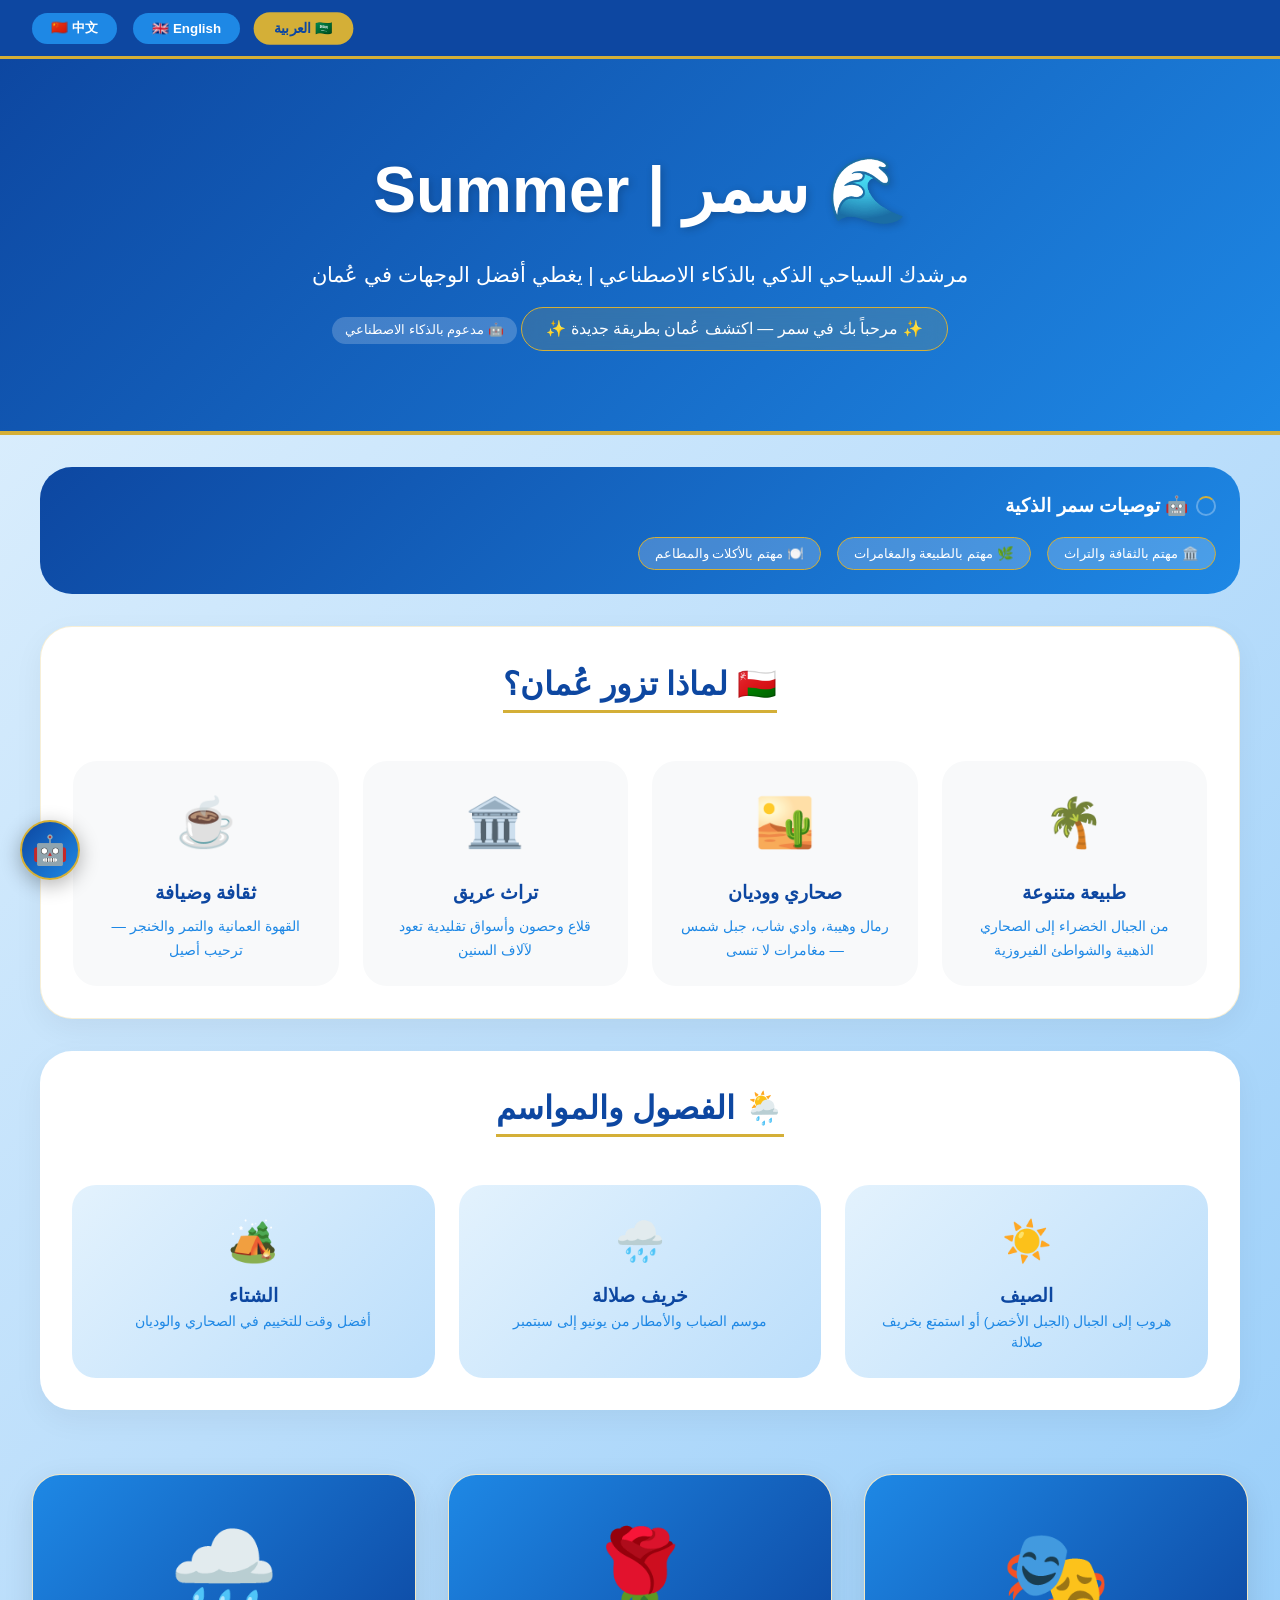
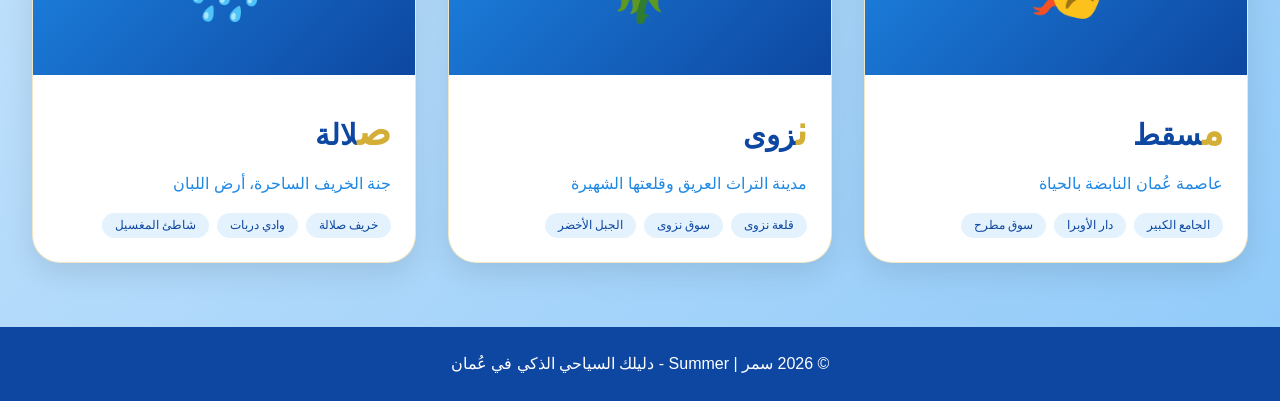
==== index.html @ 0d296ae3 "Update index.html" ====
<!DOCTYPE html>
<html lang="ar" dir="rtl">
<head>
    <meta charset="UTF-8">
    <meta name="viewport" content="width=device-width, initial-scale=1.0, viewport-fit=cover">
    <title>سمر | Summer - دليلك السياحي الذكي في عُمان</title>
    <style>
        * { margin: 0; padding: 0; box-sizing: border-box; }
        
        body {
            font-family: 'Segoe UI', Tahoma, Geneva, Verdana, sans-serif;
            background: linear-gradient(135deg, #E3F2FD 0%, #BBDEFB 50%, #90CAF9 100%);
            color: #0D47A1;
            line-height: 1.6;
            overflow-x: hidden;
        }
        
        body[dir="ltr"] { direction: ltr; text-align: left; }
        body[dir="rtl"] { direction: rtl; text-align: right; }

        /* ========== ANIMATIONS ========== */
        @keyframes fadeInUp {
            from { opacity: 0; transform: translateY(30px); }
            to { opacity: 1; transform: translateY(0); }
        }
        @keyframes fadeIn {
            from { opacity: 0; }
            to { opacity: 1; }
        }
        @keyframes gradientShift {
            0% { background-position: 0% 50%; }
            50% { background-position: 100% 50%; }
            100% { background-position: 0% 50%; }
        }
        @keyframes float {
            0%, 100% { transform: translateY(0); }
            50% { transform: translateY(-8px); }
        }
        @keyframes pulse {
            0%, 100% { opacity: 1; }
            50% { opacity: 0.6; }
        }
        @keyframes spin {
            from { transform: rotate(0deg); }
            to { transform: rotate(360deg); }
        }
        
        .fade-up { opacity: 0; transform: translateY(30px); transition: all 0.6s ease; }
        .fade-up.visible { opacity: 1; transform: translateY(0); }

        /* ========== LANGUAGE BAR ========== */
        .language-bar {
            background-color: #0D47A1;
            padding: 0.8rem 2rem;
            display: flex;
            justify-content: flex-end;
            gap: 1rem;
            flex-wrap: wrap;
            border-bottom: 3px solid #D4AF37;
            position: sticky;
            top: 0;
            z-index: 1000;
        }
        .lang-btn {
            background-color: #1E88E5;
            color: white;
            border: none;
            padding: 0.4rem 1.2rem;
            border-radius: 30px;
            cursor: pointer;
            font-weight: bold;
            transition: all 0.3s ease;
        }
        .lang-btn:hover, .lang-btn.active {
            background-color: #D4AF37;
            color: #0D47A1;
            transform: scale(1.05);
        }

        /* ========== HERO SECTION ========== */
        .hero {
            background: linear-gradient(135deg, #0D47A1, #1E88E5, #0D47A1);
            background-size: 200% 200%;
            animation: gradientShift 6s ease infinite;
            padding: 5rem 2rem;
            text-align: center;
            color: white;
            margin-bottom: 2rem;
            border-bottom: 4px solid #D4AF37;
        }
        .hero h1 {
            font-size: 4rem;
            margin-bottom: 1rem;
            animation: fadeIn 1s ease;
            text-shadow: 2px 2px 8px rgba(0,0,0,0.2);
        }
        .hero p {
            font-size: 1.3rem;
            max-width: 800px;
            margin: 0 auto;
        }
        .hero-welcome {
            background: rgba(212, 175, 55, 0.15);
            backdrop-filter: blur(10px);
            display: inline-block;
            padding: 0.5rem 1.5rem;
            border-radius: 50px;
            margin-top: 1rem;
            font-size: 1rem;
            border: 1px solid #D4AF37;
        }
        .ai-badge {
            display: inline-block;
            background: rgba(255,255,255,0.2);
            padding: 0.2rem 0.8rem;
            border-radius: 50px;
            font-size: 0.8rem;
            margin-top: 0.8rem;
            animation: pulse 2s infinite;
        }

        /* ========== AI RECOMMENDATIONS ========== */
        .ai-recommendations {
            background: linear-gradient(135deg, #0D47A1, #1E88E5);
            margin: 2rem auto;
            padding: 1.5rem;
            border-radius: 32px;
            max-width: 1200px;
            color: white;
        }
        .ai-recommendations h3 {
            display: flex;
            align-items: center;
            gap: 0.5rem;
            margin-bottom: 1rem;
        }
        .ai-spinner {
            display: inline-block;
            width: 20px;
            height: 20px;
            border: 2px solid rgba(255,255,255,0.3);
            border-top-color: #D4AF37;
            border-radius: 50%;
            animation: spin 0.8s linear infinite;
        }
        .rec-buttons {
            display: flex;
            gap: 1rem;
            flex-wrap: wrap;
        }
        .rec-btn {
            background: rgba(255,255,255,0.2);
            border: 1px solid #D4AF37;
            padding: 0.5rem 1rem;
            border-radius: 30px;
            cursor: pointer;
            transition: all 0.3s;
            color: white;
        }
        .rec-btn:hover {
            background: #D4AF37;
            color: #0D47A1;
        }
        .rec-result {
            margin-top: 1rem;
            padding: 1rem;
            background: rgba(255,255,255,0.1);
            border-radius: 20px;
            display: none;
        }
        .rec-result.show {
            display: block;
            animation: fadeInUp 0.5s ease;
        }

        /* ========== WHY OMAN SECTION ========== */
        .why-oman {
            background: white;
            margin: 2rem auto;
            padding: 2rem;
            border-radius: 32px;
            max-width: 1200px;
            box-shadow: 0 10px 30px rgba(0,0,0,0.05);
            border: 1px solid rgba(212, 175, 55, 0.2);
        }
        .why-oman h2 {
            text-align: center;
            font-size: 2rem;
            color: #0D47A1;
            margin-bottom: 1.5rem;
            border-bottom: 3px solid #D4AF37;
            display: inline-block;
        }
        .why-grid {
            display: grid;
            grid-template-columns: repeat(auto-fit, minmax(250px, 1fr));
            gap: 1.5rem;
            margin-top: 1.5rem;
        }
        .why-card {
            text-align: center;
            padding: 1.5rem;
            background: #F8F9FA;
            border-radius: 24px;
            transition: all 0.3s;
        }
        .why-card:hover { transform: translateY(-5px); box-shadow: 0 10px 25px rgba(0,0,0,0.1); }
        .why-icon { font-size: 3rem; display: block; margin-bottom: 1rem; }
        .why-card h3 { color: #0D47A1; margin-bottom: 0.5rem; }
        .why-card p { color: #1E88E5; font-size: 0.9rem; }

        /* ========== SEASONS SECTION ========== */
        .seasons {
            background: white;
            margin: 2rem auto;
            padding: 2rem;
            border-radius: 32px;
            max-width: 1200px;
            box-shadow: 0 10px 30px rgba(0,0,0,0.05);
        }
        .seasons h2 { text-align: center; font-size: 2rem; color: #0D47A1; margin-bottom: 1.5rem; border-bottom: 3px solid #D4AF37; display: inline-block; }
        .seasons-grid {
            display: grid;
            grid-template-columns: repeat(auto-fit, minmax(200px, 1fr));
            gap: 1.5rem;
            margin-top: 1.5rem;
        }
        .season-card {
            text-align: center;
            padding: 1.5rem;
            background: linear-gradient(135deg, #E3F2FD, #BBDEFB);
            border-radius: 24px;
            transition: all 0.3s;
        }
        .season-card:hover { transform: translateY(-5px); }
        .season-icon { font-size: 2.5rem; display: block; margin-bottom: 0.5rem; }
        .season-card h3 { color: #0D47A1; }
        .season-card p { color: #1E88E5; font-size: 0.85rem; }

        /* ========== CITIES GRID ========== */
        .cities-grid {
            display: grid;
            grid-template-columns: repeat(auto-fill, minmax(340px, 1fr));
            gap: 2rem;
            padding: 2rem;
            max-width: 1400px;
            margin: 0 auto;
        }
        .city-card {
            background: white;
            border-radius: 28px;
            overflow: hidden;
            cursor: pointer;
            transition: all 0.4s cubic-bezier(0.2, 0.9, 0.4, 1.1);
            box-shadow: 0 10px 30px rgba(0,0,0,0.1);
            border: 1px solid rgba(212, 175, 55, 0.3);
            opacity: 0;
            transform: translateY(30px);
            animation: fadeInUp 0.6s ease forwards;
        }
        .city-card:nth-child(1) { animation-delay: 0.1s; }
        .city-card:nth-child(2) { animation-delay: 0.2s; }
        .city-card:nth-child(3) { animation-delay: 0.3s; }
        .city-card:hover {
            transform: translateY(-12px) scale(1.02);
            box-shadow: 0 25px 45px rgba(0,0,0,0.2);
            border-color: #D4AF37;
        }
        .card-icon {
            height: 200px;
            background: linear-gradient(135deg, #1E88E5, #0D47A1);
            display: flex;
            align-items: center;
            justify-content: center;
            font-size: 5.5rem;
            transition: transform 0.3s ease;
        }
        .city-card:hover .card-icon { transform: scale(1.05); }
        .card-content { padding: 1.5rem; }
        .card-content h3 {
            color: #0D47A1;
            font-size: 1.8rem;
            margin-bottom: 0.5rem;
        }
        .card-content h3::first-letter { font-size: 2.5rem; color: #D4AF37; }
        .card-content p { color: #1E88E5; margin-bottom: 1rem; }
        .city-tags { display: flex; gap: 0.5rem; flex-wrap: wrap; }
        .tag {
            background: #E3F2FD;
            padding: 0.2rem 0.8rem;
            border-radius: 20px;
            font-size: 0.75rem;
            color: #0D47A1;
            transition: all 0.3s;
        }
        .tag:hover { background: #D4AF37; transform: translateY(-2px); }

        /* ========== CITY PAGE ========== */
        .city-page {
            max-width: 1200px;
            margin: 2rem auto;
            padding: 2rem;
            background: white;
            border-radius: 32px;
            display: none;
            box-shadow: 0 15px 40px rgba(0,0,0,0.1);
            border: 1px solid rgba(212, 175, 55, 0.3);
            animation: slideFade 0.5s ease;
        }
        .active-page { display: block; }
        .city-header { text-align: center; margin-bottom: 2rem; }
        .city-header h2 {
            font-size: 2.8rem;
            color: #0D47A1;
            border-bottom: 4px solid #D4AF37;
            display: inline-block;
            padding-bottom: 0.5rem;
        }

        .section {
            background: #F8F9FA;
            border-radius: 24px;
            padding: 1.8rem;
            margin-bottom: 1.8rem;
            border: 1px solid #E3F2FD;
            transition: all 0.3s;
        }
        .section:hover {
            transform: translateY(-3px);
            box-shadow: 0 8px 25px rgba(0,0,0,0.08);
            border-color: #D4AF37;
        }
        .section h3 {
            color: #0D47A1;
            font-size: 1.8rem;
            margin-bottom: 1rem;
            border-right: 5px solid #D4AF37;
            padding-right: 1rem;
        }
        body[dir="ltr"] .section h3 {
            border-right: none;
            border-left: 5px solid #D4AF37;
            padding-right: 0;
            padding-left: 1rem;
        }

        .items-grid {
            display: grid;
            grid-template-columns: repeat(auto-fill, minmax(320px, 1fr));
            gap: 1.5rem;
        }
        .item-card {
            background: white;
            padding: 1.2rem;
            border-radius: 20px;
            border: 1px solid #E3F2FD;
            transition: all 0.3s;
            cursor: pointer;
        }
        .item-card:hover {
            transform: translateY(-5px);
            border-color: #D4AF37;
            box-shadow: 0 8px 20px rgba(0,0,0,0.1);
        }
        .item-card h4 { color: #0D47A1; margin-bottom: 0.5rem; font-size: 1.1rem; }
        .item-card p { color: #1E88E5; font-size: 0.9rem; margin-bottom: 0.5rem; }

        .stars { color: #D4AF37; font-size: 1rem; margin: 0.5rem 0; }
        .map-link {
            display: inline-block;
            background: #1E88E5;
            color: white;
            padding: 0.3rem 0.8rem;
            border-radius: 20px;
            text-decoration: none;
            font-size: 0.8rem;
            margin-top: 0.5rem;
            transition: all 0.3s;
        }
        .map-link:hover { background: #0D47A1; transform: scale(1.05); }

        .special-section {
            background: linear-gradient(135deg, #E3F2FD, #BBDEFB);
            border: 2px solid #D4AF37;
        }
        .animated-icon {
            display: inline-block;
            animation: float 3s ease-in-out infinite;
            font-size: 1.5rem;
        }

        .back-btn {
            background: #D4AF37;
            color: #0D47A1;
            border: none;
            padding: 0.6rem 1.5rem;
            border-radius: 30px;
            cursor: pointer;
            font-weight: bold;
            margin: 10px auto;
            display: inline-block;
            font-size: 1rem;
            transition: all 0.3s ease;
        }
        .back-btn:hover { background: #0D47A1; color: #D4AF37; transform: scale(1.05); }

        .footer { background: #0D47A1; color: white; text-align: center; padding: 1.5rem; margin-top: 2rem; }

        .detail-page {
            max-width: 900px;
            margin: 2rem auto;
            padding: 2rem;
            background: white;
            border-radius: 32px;
            box-shadow: 0 15px 40px rgba(0,0,0,0.1);
            display: none;
            border: 1px solid rgba(212, 175, 55, 0.3);
        }
        .detail-page.active-detail { display: block; animation: fadeInUp 0.4s ease; }
        .detail-header { text-align: center; margin-bottom: 2rem; }
        .detail-header h2 { font-size: 2rem; color: #0D47A1; border-bottom: 4px solid #D4AF37; display: inline-block; }
        .detail-info { margin-bottom: 1.5rem; }
        .detail-info h3 { color: #0D47A1; margin-bottom: 0.5rem; }
        .detail-info p { color: #1E88E5; line-height: 1.8; }
        .detail-price { font-size: 1.5rem; color: #D4AF37; font-weight: bold; margin: 1rem 0; }
        .detail-location { background: #E3F2FD; padding: 1rem; border-radius: 15px; margin: 1rem 0; }

        /* AI Floating Button */
        .ai-floating {
            position: fixed;
            bottom: 20px;
            left: 20px;
            background: linear-gradient(135deg, #0D47A1, #1E88E5);
            width: 60px;
            height: 60px;
            border-radius: 50%;
            display: flex;
            align-items: center;
            justify-content: center;
            font-size: 1.8rem;
            cursor: pointer;
            box-shadow: 0 5px 20px rgba(0,0,0,0.3);
            transition: all 0.3s ease;
            z-index: 1000;
            border: 2px solid #D4AF37;
            animation: pulse 2s infinite;
        }
        .ai-floating:hover {
            transform: scale(1.1);
            background: #D4AF37;
            color: #0D47A1;
        }

        .ai-chat {
            position: fixed;
            bottom: 90px;
            left: 20px;
            width: 320px;
            background: white;
            border-radius: 20px;
            box-shadow: 0 10px 30px rgba(0,0,0,0.2);
            display: none;
            flex-direction: column;
            z-index: 1000;
            overflow: hidden;
            border: 1px solid #D4AF37;
        }
        .ai-chat-header {
            background: #0D47A1;
            color: white;
            padding: 0.8rem;
            font-weight: bold;
            text-align: center;
        }
        .ai-chat-body {
            padding: 1rem;
            height: 250px;
            overflow-y: auto;
            font-size: 0.9rem;
        }
        .ai-chat-message {
            background: #E3F2FD;
            padding: 0.5rem;
            border-radius: 15px;
            margin: 0.5rem 0;
        }
        .ai-chat-input {
            display: flex;
            border-top: 1px solid #E3F2FD;
        }
        .ai-chat-input input {
            flex: 1;
            padding: 0.8rem;
            border: none;
            outline: none;
        }
        .ai-chat-input button {
            background: #D4AF37;
            border: none;
            padding: 0.8rem 1rem;
            cursor: pointer;
        }

        @media (max-width: 768px) {
            .hero h1 { font-size: 2.2rem; }
            .hero p { font-size: 1rem; }
            .cities-grid { padding: 1rem; gap: 1rem; }
            .city-header h2 { font-size: 1.8rem; }
            .section h3 { font-size: 1.4rem; }
            .why-grid, .seasons-grid { grid-template-columns: 1fr; }
            .ai-chat { width: 280px; left: 10px; bottom: 80px; }
        }
    </style>
</head>
<body dir="rtl">

<div class="language-bar">
    <button class="lang-btn" onclick="setLanguage('ar')">🇸🇦 العربية</button>
    <button class="lang-btn" onclick="setLanguage('en')">🇬🇧 English</button>
    <button class="lang-btn" onclick="setLanguage('zh')">🇨🇳 中文</button>
</div>

<div id="mainPage">
    <div class="hero">
        <h1 id="heroTitle">🌊 سمر | Summer</h1>
        <p id="heroDesc">مرشدك السياحي الذكي بالذكاء الاصطناعي | يغطي أفضل الوجهات في عُمان</p>
        <div class="hero-welcome" id="welcomeMessage">✨ مرحباً بك في سمر — اكتشف عُمان بطريقة جديدة ✨</div>
        <div class="ai-badge">🤖 مدعوم بالذكاء الاصطناعي</div>
    </div>

    <!-- AI Recommendations Section -->
    <div class="ai-recommendations fade-up">
        <h3><span class="ai-spinner"></span> 🤖 توصيات سمر الذكية</h3>
        <div class="rec-buttons">
            <button class="rec-btn" onclick="showRecommendation('culture')">🏛️ مهتم بالثقافة والتراث</button>
            <button class="rec-btn" onclick="showRecommendation('nature')">🌿 مهتم بالطبيعة والمغامرات</button>
            <button class="rec-btn" onclick="showRecommendation('food')">🍽️ مهتم بالأكلات والمطاعم</button>
        </div>
        <div id="recResult" class="rec-result"></div>
    </div>

    <div class="why-oman fade-up">
        <div style="text-align: center;"><h2 id="whyTitle">🇴🇲 لماذا تزور عُمان؟</h2></div>
        <div class="why-grid">
            <div class="why-card"><div class="why-icon">🌴</div><h3 id="why1Title">طبيعة متنوعة</h3><p id="why1Desc">من الجبال الخضراء إلى الصحاري الذهبية والشواطئ الفيروزية</p></div>
            <div class="why-card"><div class="why-icon">🏜️</div><h3 id="why2Title">صحاري ووديان</h3><p id="why2Desc">رمال وهيبة، وادي شاب، جبل شمس — مغامرات لا تنسى</p></div>
            <div class="why-card"><div class="why-icon">🏛️</div><h3 id="why3Title">تراث عريق</h3><p id="why3Desc">قلاع وحصون وأسواق تقليدية تعود لآلاف السنين</p></div>
            <div class="why-card"><div class="why-icon">☕</div><h3 id="why4Title">ثقافة وضيافة</h3><p id="why4Desc">القهوة العمانية والتمر والخنجر — ترحيب أصيل</p></div>
        </div>
    </div>

    <div class="seasons fade-up">
        <div style="text-align: center;"><h2 id="seasonsTitle">🌦️ الفصول والمواسم</h2></div>
        <div class="seasons-grid">
            <div class="season-card"><div class="season-icon">☀️</div><h3 id="summerTitle">الصيف</h3><p id="summerDesc">هروب إلى الجبال (الجبل الأخضر) أو استمتع بخريف صلالة</p></div>
            <div class="season-card"><div class="season-icon">🌧️</div><h3 id="khareefTitle">خريف صلالة</h3><p id="khareefDesc">موسم الضباب والأمطار من يونيو إلى سبتمبر</p></div>
            <div class="season-card"><div class="season-icon">🏕️</div><h3 id="winterTitle">الشتاء</h3><p id="winterDesc">أفضل وقت للتخييم في الصحاري والوديان</p></div>
        </div>
    </div>

    <div class="cities-grid" id="citiesGrid"></div>
</div>

<div id="cityPagesContainer"></div>
<div id="detailPageContainer"></div>

<!-- AI Floating Button -->
<div class="ai-floating" onclick="toggleAIChat()">
    🤖
</div>

<div class="ai-chat" id="aiChat">
    <div class="ai-chat-header">🤖 سمر | المساعد الذكي</div>
    <div class="ai-chat-body" id="aiChatBody">
        <div class="ai-chat-message">👋 مرحباً! أنا سمر، مساعدك الذكي. اسألني عن أي مدينة، مطعم، أو فعالية في عمان!</div>
    </div>
    <div class="ai-chat-input">
        <input type="text" id="aiChatInput" placeholder="اسأل سمر...">
        <button onclick="sendAIMessage()">إرسال</button>
    </div>
</div>

<div class="footer"><p>© 2026 سمر | Summer - دليلك السياحي الذكي في عُمان</p></div>

<script>
    // ==================== COMPLETE TRANSLATIONS ====================
    const translations = {
        ar: {
            heroTitle: "🌊 سمر | Summer",
            heroDesc: "مرشدك السياحي الذكي بالذكاء الاصطناعي | يغطي أفضل الوجهات في عُمان",
            welcome: "✨ مرحباً بك في سمر — اكتشف عُمان بطريقة جديدة ✨",
            whyTitle: "🇴🇲 لماذا تزور عُمان؟",
            why1Title: "طبيعة متنوعة", why1Desc: "من الجبال الخضراء إلى الصحاري الذهبية والشواطئ الفيروزية",
            why2Title: "صحاري ووديان", why2Desc: "رمال وهيبة، وادي شاب، جبل شمس — مغامرات لا تنسى",
            why3Title: "تراث عريق", why3Desc: "قلاع وحصون وأسواق تقليدية تعود لآلاف السنين",
            why4Title: "ثقافة وضيافة", why4Desc: "القهوة العمانية والتمر والخنجر — ترحيب أصيل",
            seasonsTitle: "🌦️ الفصول والمواسم",
            summerTitle: "الصيف", summerDesc: "هروب إلى الجبال (الجبل الأخضر) أو استمتع بخريف صلالة",
            khareefTitle: "خريف صلالة", khareefDesc: "موسم الضباب والأمطار من يونيو إلى سبتمبر",
            winterTitle: "الشتاء", winterDesc: "أفضل وقت للتخييم في الصحاري والوديان",
            backToCity: "🏠 العودة للمدينة", backHome: "🏠 العودة للرئيسية",
            sections: { landmarks: "🏛️ المعالم والأنشطة", food: "🍽️ الأكلات الشعبية", customs: "🎭 العادات والتقاليد", hotels: "🏨 أفضل الفنادق", cafes: "☕ أفضل المقاهي", restaurants: "🍽️ أفضل المطاعم" },
            recMessages: {
                culture: "🎭 بناءً على اهتمامك بالثقافة والتراث، نوصي بزيارة: مسقط (الجامع الكبير، دار الأوبرا، سوق مطرح)، نزوى (قلعة نزوى، سوق نزوى)، بهلا (قلعة بهلا - اليونسكو)",
                nature: "🌿 بناءً على اهتمامك بالطبيعة والمغامرات، نوصي بزيارة: وادي شاب (السباحة والمشي)، الجبل الأخضر (موسم الورد)، رمال وهيبة (التخييم ومراقبة النجوم)، صلالة (خريف صلالة)",
                food: "🍽️ بناءً على اهتمامك بالأكلات، نوصي بتجربة: الشواء العماني، المجبوس، الحلوى العمانية في مسقط، والمندي في صلالة"
            }
        },
        en: {
            heroTitle: "🌊 Summer | Your AI Guide",
            heroDesc: "Your AI Smart Tourism Guide | Covers the best destinations in Oman",
            welcome: "✨ Welcome to Summer — Discover Oman like never before ✨",
            whyTitle: "🇴🇲 Why Visit Oman?",
            why1Title: "Diverse Nature", why1Desc: "From green mountains to golden deserts and turquoise beaches",
            why2Title: "Deserts & Wadis", why2Desc: "Wahiba Sands, Wadi Shab, Jebel Shams — unforgettable adventures",
            why3Title: "Rich Heritage", why3Desc: "Forts, castles, and traditional souqs dating back thousands of years",
            why4Title: "Culture & Hospitality", why4Desc: "Omani coffee, dates, and khanjar — authentic welcome",
            seasonsTitle: "🌦️ Seasons & Events",
            summerTitle: "Summer", summerDesc: "Escape to the mountains (Jebel Akhdar) or enjoy Salalah Khareef",
            khareefTitle: "Salalah Khareef", khareefDesc: "Monsoon season from June to September",
            winterTitle: "Winter", winterDesc: "Best time for camping in deserts and wadis",
            backToCity: "🏠 Back to City", backHome: "🏠 Back to Home",
            sections: { landmarks: "🏛️ Attractions & Activities", food: "🍽️ Traditional Food", customs: "🎭 Customs & Traditions", hotels: "🏨 Top Hotels", cafes: "☕ Top Cafes", restaurants: "🍽️ Best Restaurants" },
            recMessages: {
                culture: "🎭 Based on your interest in culture and heritage, we recommend visiting: Muscat (Grand Mosque, Opera House, Mutrah Souq), Nizwa (Nizwa Fort, Nizwa Souq), Bahla (Bahla Fort - UNESCO)",
                nature: "🌿 Based on your interest in nature and adventures, we recommend: Wadi Shab (swimming & hiking), Jebel Akhdar (Rose Season), Wahiba Sands (camping & stargazing), Salalah (Khareef season)",
                food: "🍽️ Based on your interest in food, we recommend trying: Omani Shuwa, Majboos, Omani Halwa in Muscat, and Mandi in Salalah"
            }
        },
        zh: {
            heroTitle: "🌊 Summer | 您的AI导游",
            heroDesc: "您的AI智能旅游指南 | 覆盖阿曼最佳目的地",
            welcome: "✨ 欢迎使用 Summer — 以前所未有的方式探索阿曼 ✨",
            whyTitle: "🇴🇲 为什么访问阿曼？",
            why1Title: "多样的自然", why1Desc: "从青山到金色沙漠和碧绿海滩",
            why2Title: "沙漠与干河", why2Desc: "瓦希巴沙地、沙布干河、沙姆斯山 — 难忘的冒险",
            why3Title: "丰富的遗产", why3Desc: "堡垒、城堡和传统市场，历史可追溯数千年",
            why4Title: "文化与热情好客", why4Desc: "阿曼咖啡、椰枣和弯刀 — 正宗的欢迎",
            seasonsTitle: "🌦️ 季节与活动",
            summerTitle: "夏季", summerDesc: "逃到山区或享受塞拉莱雨季",
            khareefTitle: "塞拉莱雨季", khareefDesc: "六月至九月的季风季节",
            winterTitle: "冬季", winterDesc: "沙漠和干河露营的最佳时间",
            backToCity: "🏠 返回城市", backHome: "🏠 返回首页",
            sections: { landmarks: "🏛️ 景点与活动", food: "🍽️ 传统美食", customs: "🎭 习俗与传统", hotels: "🏨 最佳酒店", cafes: "☕ 最佳咖啡馆", restaurants: "🍽️ 最佳餐厅" },
            recMessages: {
                culture: "🎭 基于您对文化和遗产的兴趣，我们建议参观：马斯喀特（大清真寺、歌剧院、马托拉集市），尼兹瓦（尼兹瓦堡、尼兹瓦集市），巴赫拉（巴赫拉堡 - 联合国教科文组织）",
                nature: "🌿 基于您对自然和冒险的兴趣，我们建议：沙布干河（游泳和徒步），绿色山脈（玫瑰季节），瓦希巴沙地（露营和观星），塞拉莱（季风季节）",
                food: "🍽️ 基于您对美食的兴趣，我们建议尝试：阿曼舒瓦烤肉、马吉布斯、阿曼哈尔瓦（马斯喀特），以及曼迪（塞拉莱）"
            }
        }
    };

    let currentLang = 'ar';
    let currentCityId = null;
    let currentDetailId = null;

    function renderStars(rating) {
        const fullStars = Math.floor(rating);
        let stars = '';
        for (let i = 0; i < fullStars; i++) stars += '★';
        for (let i = 0; i < 5 - fullStars; i++) stars += '☆';
        return `<div class="stars">${stars} (${rating})</div>`;
    }

    function showRecommendation(type) {
        const t = translations[currentLang];
        const resultDiv = document.getElementById('recResult');
        resultDiv.innerHTML = `<div class="ai-chat-message">🤖 ${t.recMessages[type]}</div>`;
        resultDiv.classList.add('show');
    }

    function toggleAIChat() {
        const chat = document.getElementById('aiChat');
        chat.style.display = chat.style.display === 'flex' ? 'none' : 'flex';
    }

    function sendAIMessage() {
        const input = document.getElementById('aiChatInput');
        const msg = input.value.trim();
        if (!msg) return;
        const chatBody = document.getElementById('aiChatBody');
        chatBody.innerHTML += `<div style="text-align: left; background: #D4AF37; padding: 0.5rem; border-radius: 15px; margin: 0.5rem 0; color: #0D47A1;">👤 ${msg}</div>`;
        
        // Simple AI response
        let response = "شكراً لسؤالك! أنا سمر، أساعدك في اكتشاف عمان. يمكنك زيارة المدن من الصفحة الرئيسية أو سؤالي عن مدينة معينة.";
        const lowerMsg = msg.toLowerCase();
        if (lowerMsg.includes('مسقط') || lowerMsg.includes('muscat')) {
            response = currentLang === 'ar' ? "مسقط: عاصمة عُمان. أبرز المعالم: الجامع الكبير، دار الأوبرا، سوق مطرح. مطاعم مميزة: P.F. Chang's، China Mood." :
                      (currentLang === 'en' ? "Muscat: Capital of Oman. Top attractions: Grand Mosque, Royal Opera House, Mutrah Souq." :
                      "马斯喀特：阿曼首都。主要景点：大清真寺、皇家歌剧院、马托拉集市。");
        } else if (lowerMsg.includes('نزوى') || lowerMsg.includes('nizwa')) {
            response = currentLang === 'ar' ? "نزوى: مدينة التراث. أبرز المعالم: قلعة نزوى، سوق نزوى، الجبل الأخضر (موسم الورد)." :
                      (currentLang === 'en' ? "Nizwa: Heritage city. Top attractions: Nizwa Fort, Nizwa Souq, Jebel Akhdar (Rose Season)." :
                      "尼兹瓦：遗产城市。主要景点：尼兹瓦堡、尼兹瓦集市、绿色山脈（玫瑰季节）。");
        } else if (lowerMsg.includes('صلالة') || lowerMsg.includes('salalah')) {
            response = currentLang === 'ar' ? "صلالة: جنة الخريف. أبرز المعالم: وادي دربات، شاطئ المغسيل، خريف صلالة (يونيو-سبتمبر)." :
                      (currentLang === 'en' ? "Salalah: Khareef paradise. Top attractions: Wadi Darbat, Mughsail Beach, Khareef season (June-September)." :
                      "塞拉莱：季风天堂。主要景点：达尔巴特干河、穆格赛尔海滩、季风季节（六月至九月）。");
        }
        
        chatBody.innerHTML += `<div class="ai-chat-message">🤖 ${response}</div>`;
        chatBody.scrollTop = chatBody.scrollHeight;
        input.value = '';
    }

    function renderHome() {
        const grid = document.getElementById('citiesGrid');
        const t = translations[currentLang];
        grid.innerHTML = `
            <div class="city-card" onclick="openCity('muscat')">
                <div class="card-icon">🎭</div>
                <div class="card-content">
                    <h3>${t.cities?.muscat?.name || "مسقط"}</h3>
                    <p>${t.cities?.muscat?.desc || "عاصمة عُمان النابضة بالحياة"}</p>
                    <div class="city-tags">${(t.cities?.muscat?.highlights || ["الجامع الكبير", "دار الأوبرا", "سوق مطرح"]).slice(0,3).map(h => `<span class="tag">${h}</span>`).join('')}</div>
                </div>
            </div>
            <div class="city-card" onclick="openCity('nizwa')">
                <div class="card-icon">🌹</div>
                <div class="card-content">
                    <h3>${t.cities?.nizwa?.name || "نزوى"}</h3>
                    <p>${t.cities?.nizwa?.desc || "مدينة التراث العريق وقلعتها الشهيرة"}</p>
                    <div class="city-tags">${(t.cities?.nizwa?.highlights || ["قلعة نزوى", "سوق نزوى", "الجبل الأخضر"]).slice(0,3).map(h => `<span class="tag">${h}</span>`).join('')}</div>
                </div>
            </div>
            <div class="city-card" onclick="openCity('salalah')">
                <div class="card-icon">🌧️</div>
                <div class="card-content">
                    <h3>${t.cities?.salalah?.name || "صلالة"}</h3>
                    <p>${t.cities?.salalah?.desc || "جنة الخريف الساحرة، أرض اللبان"}</p>
                    <div class="city-tags">${(t.cities?.salalah?.highlights || ["خريف صلالة", "وادي دربات", "شاطئ المغسيل"]).slice(0,3).map(h => `<span class="tag">${h}</span>`).join('')}</div>
                </div>
            </div>
        `;
        document.getElementById('mainPage').style.display = 'block';
        document.getElementById('cityPagesContainer').innerHTML = '';
        document.getElementById('detailPageContainer').innerHTML = '';
        
        const observer = new IntersectionObserver((entries) => {
            entries.forEach(entry => {
                if (entry.isIntersecting) {
                    entry.target.classList.add('visible');
                }
            });
        }, { threshold: 0.1 });
        document.querySelectorAll('.fade-up').forEach(el => observer.observe(el));
    }

    function openCity(cityKey) {
        currentCityId = cityKey;
        const t = translations[currentLang];
        
        const cityData = {
            name: t.cities?.[cityKey]?.name || (cityKey === 'muscat' ? "مسقط" : (cityKey === 'nizwa' ? "نزوى" : "صلالة")),
            desc: t.cities?.[cityKey]?.desc || ""
        };
        
        const specialData = {
            title: cityKey === 'muscat' ? (t.special?.muscat?.title || "🎭 مهرجان مسقط") : (cityKey === 'nizwa' ? (t.special?.nizwa?.title || "🌹 موسم الورد") : (t.special?.salalah?.title || "🌧️ خريف صلالة")),
            desc: cityKey === 'muscat' ? (t.special?.muscat?.desc || "مهرجان ثقافي سنوي في يناير وفبراير.") : (cityKey === 'nizwa' ? (t.special?.nizwa?.desc || "من مارس إلى مايو في الجبل الأخضر.") : (t.special?.salalah?.desc || "موسم الضباب والأمطار من يونيو إلى سبتمبر.")),
            details: cityKey === 'muscat' ? (t.special?.muscat?.details || ["ألعاب نارية", "عروض موسيقية", "أكشاك طعام", "فعاليات عائلية", "معارض حرف"]) :
                     (cityKey === 'nizwa' ? (t.special?.nizwa?.details || ["قطف الورد", "تقطير ماء الورد", "مهرجان ربيع الورد", "منتجات الورد", "عطور طبيعية"]) :
                     (t.special?.salalah?.details || ["ضباب وأمطار", "طبيعة خضراء", "مهرجانات", "شلالات", "أجواء باردة"]))
        };
        
        const restaurants = t.restaurants?.[cityKey] || [];
        
        const landmarksList = cityKey === 'muscat' ? 
            [{ name: "الجامع الكبير", desc: "تحفة معمارية إسلامية" }, { name: "دار الأوبرا السلطانية", desc: "صرح ثقافي عالمي" }, { name: "سوق مطرح", desc: "سوق تقليدي عريق" }, { name: "متحف عُمان", desc: "يروي تاريخ عُمان" }, { name: "كورنيش مطرح", desc: "إطلالة رائعة" }] :
            (cityKey === 'nizwa' ? 
            [{ name: "قلعة نزوى", desc: "قلعة تاريخية ببرج دائري" }, { name: "سوق نزوى", desc: "سوق تقليدي للخناجر" }, { name: "الجبل الأخضر", desc: "جبال خضراء ورد" }, { name: "فلج دارس", desc: "موقع تراث عالمي" }, { name: "حصن بيت الرديدة", desc: "حصن تاريخي" }] :
            [{ name: "وادي دربات", desc: "شلالات موسمية" }, { name: "شاطئ المغسيل", desc: "فوهات مائية" }, { name: "أرض اللبان", desc: "موقع تراث عالمي" }, { name: "سوق الحافة", desc: "سوق شعبي" }, { name: "جبل صمرحان", desc: "إطلالات رائعة" }]);
        
        const foodList = cityKey === 'muscat' ? ["الشواء العُماني", "المجبوس", "الخبيصة", "البلاليط", "الحلوى العُمانية"] :
                         (cityKey === 'nizwa' ? ["الحلوى العُمانية", "الشواء العُماني", "القبولي", "الهريس", "العرسية"] :
                         ["المندي", "السمك المشوي", "العسل العماني", "حلوى الحليب", "القهوة الظفارية"]);
        
        const customsList = cityKey === 'muscat' ? ["الخنجر العُماني", "القهوة العُمانية", "مهرجان مسقط", "اللباس التقليدي", "الرقصات الشعبية"] :
                             (cityKey === 'nizwa' ? ["سوق الماشية", "صناعة الحلوى", "الفلاج", "البيوت الطينية", "القهوة مع الحلوى"] :
                             ["خريف صلالة", "اللبان", "الرقصات الظفارية", "مهرجانات صيفية", "صناعة البخور"]);
        
        const hotelsList = cityKey === 'muscat' ? ["فندق جراند حياة مسقط", "فندق شانغريلا", "فندق كراون بلازا", "فندق شيراتون", "فندق انتركونتيننتال"] :
                           (cityKey === 'nizwa' ? ["منتجع الجبل الأخضر", "فندق نزوى أوتيل", "فندق عنتر نزوى", "منتجع بيت البارندي", "فندق الجبل الأخضر"] :
                           ["فندق الفانات", "منتجع صلالة روتانا", "فندق هوليدي إن", "منتجع كراون بلازا", "فندق صلالة بيتش"]);
        
        const cafesList = cityKey === 'muscat' ? ["مقهى عُمان للقهوة", "ستاربكس - القرم", "مقهى بون", "مقهى الكتب", "مقهى زين"] :
                          (cityKey === 'nizwa' ? ["مقهى القلعة", "مقهى السوق التقليدي", "مقهى الواحة", "مقهى البيت العماني", "مقهى الجبل"] :
                          ["مقهى الضباب", "مقهى اللبان", "مقهى الخريف", "مقهى الوادي", "مقهى الشاطئ"]);
        
        const container = document.getElementById('cityPagesContainer');
        container.innerHTML = `
            <div class="city-page active-page">
                <button class="back-btn" onclick="backHome()">🔙 ${t.backHome}</button>
                <div class="city-header"><h2>${cityData.name}</h2></div>
                
                <div class="section special-section"><h3>✨ ${specialData.title} <span class="animated-icon">${cityKey === 'muscat' ? '🎭' : (cityKey === 'nizwa' ? '🌹' : '🌧️')}</span></h3><p>${specialData.desc}</p>
                    <div class="items-grid">${specialData.details.map(d => `<div class="item-card"><h4>${d}</h4></div>`).join('')}</div>
                </div>
                
                <div class="section"><h3>${t.sections.landmarks}</h3><div class="items-grid">${landmarksList.map(l => `<div class="item-card"><h4>${l.name}</h4><p>${l.desc}</p>${renderStars(4.8)}</div>`).join('')}</div></div>
                
                <div class="section"><h3>${t.sections.food}</h3><div class="items-grid">${foodList.map(f => `<div class="item-card"><h4>${f}</h4><p>${currentLang === 'ar' ? 'أكلة عمانية شهيرة' : (currentLang === 'en' ? 'Famous Omani dish' : '著名的阿曼菜')}</p>${renderStars(4.7)}</div>`).join('')}</div></div>
                
                <div class="section"><h3>${t.sections.restaurants}</h3><div class="items-grid">${restaurants.map(r => `<div class="item-card"><h4>🍽️ ${r.name}</h4><p>${r.cuisine} | ${currentLang === 'ar' ? 'السعر' : (currentLang === 'en' ? 'Price' : '价格')}: ${r.price} | 📍 ${r.location}</p>${renderStars(r.rating)}</div>`).join('')}</div></div>
                
                <div class="section"><h3>${t.sections.customs}</h3><div class="items-grid">${customsList.map(c => `<div class="item-card"><h4>${c}</h4><p>${currentLang === 'ar' ? 'تراث عماني أصيل' : (currentLang === 'en' ? 'Authentic Omani heritage' : '正宗的阿曼遗产')}</p></div>`).join('')}</div></div>
                
                <div class="section"><h3>${t.sections.hotels}</h3><div class="items-grid">${hotelsList.map(h => `<div class="item-card"><h4>🏨 ${h}</h4><p>${currentLang === 'ar' ? 'فندق فاخر' : (currentLang === 'en' ? 'Luxury hotel' : '豪华酒店')}</p>${renderStars(4.8)}</div>`).join('')}</div></div>
                
                <div class="section"><h3>${t.sections.cafes}</h3><div class="items-grid">${cafesList.map(c => `<div class="item-card"><h4>☕ ${c}</h4><p>${currentLang === 'ar' ? 'مقهى مميز' : (currentLang === 'en' ? 'Specialty cafe' : '特色咖啡馆')}</p>${renderStars(4.6)}</div>`).join('')}</div></div>
            </div>
        `;
        document.getElementById('mainPage').style.display = 'none';
        document.getElementById('detailPageContainer').innerHTML = '';
        container.style.display = 'block';
    }

    function backHome() { 
        currentCityId = null;
        renderHome(); 
    }

    function setLanguage(lang) {
        currentLang = lang;
        document.body.dir = (lang === 'ar') ? 'rtl' : 'ltr';
        const t = translations[lang];
        
        document.getElementById('heroTitle').innerHTML = t.heroTitle;
        document.getElementById('heroDesc').innerHTML = t.heroDesc;
        document.getElementById('welcomeMessage').innerHTML = t.welcome;
        document.getElementById('whyTitle').innerHTML = t.whyTitle;
        document.getElementById('why1Title').innerHTML = t.why1Title;
        document.getElementById('why1Desc').innerHTML = t.why1Desc;
        document.getElementById('why2Title').innerHTML = t.why2Title;
        document.getElementById('why2Desc').innerHTML = t.why2Desc;
        document.getElementById('why3Title').innerHTML = t.why3Title;
        document.getElementById('why3Desc').innerHTML = t.why3Desc;
        document.getElementById('why4Title').innerHTML = t.why4Title;
        document.getElementById('why4Desc').innerHTML = t.why4Desc;
        document.getElementById('seasonsTitle').innerHTML = t.seasonsTitle;
        document.getElementById('summerTitle').innerHTML = t.summerTitle;
        document.getElementById('summerDesc').innerHTML = t.summerDesc;
        document.getElementById('khareefTitle').innerHTML = t.khareefTitle;
        document.getElementById('khareefDesc').innerHTML = t.khareefDesc;
        document.getElementById('winterTitle').innerHTML = t.winterTitle;
        document.getElementById('winterDesc').innerHTML = t.winterDesc;
        
        document.querySelectorAll('.lang-btn').forEach(btn => btn.classList.remove('active'));
        if (lang === 'ar') document.querySelector('.lang-btn:first-child').classList.add('active');
        else if (lang === 'en') document.querySelector('.lang-btn:nth-child(2)').classList.add('active');
        else if (lang === 'zh') document.querySelector('.lang-btn:last-child').classList.add('active');
        
        if (currentCityId) { 
            openCity(currentCityId); 
        } else { 
            renderHome(); 
        }
    }

    // City data fallback
    if (!translations.ar.cities) {
        translations.ar.cities = {
            muscat: { name: "مسقط", desc: "عاصمة عُمان النابضة بالحياة", highlights: ["الجامع الكبير", "دار الأوبرا", "سوق مطرح"] },
            nizwa: { name: "نزوى", desc: "مدينة التراث العريق وقلعتها الشهيرة", highlights: ["قلعة نزوى", "سوق نزوى", "الجبل الأخضر"] },
            salalah: { name: "صلالة", desc: "جنة الخريف الساحرة، أرض اللبان", highlights: ["خريف صلالة", "وادي دربات", "شاطئ المغسيل"] }
        };
        translations.ar.special = {
            muscat: { title: "🎭 مهرجان مسقط", desc: "مهرجان ثقافي سنوي في يناير وفبراير.", details: ["ألعاب نارية", "عروض موسيقية", "أكشاك طعام", "فعاليات عائلية", "معارض حرف"] },
            nizwa: { title: "🌹 موسم الورد", desc: "من مارس إلى مايو في الجبل الأخضر.", details: ["قطف الورد", "تقطير ماء الورد", "مهرجان ربيع الورد", "منتجات الورد", "عطور طبيعية"] },
            salalah: { title: "🌧️ خريف صلالة", desc: "موسم الضباب والأمطار من يونيو إلى سبتمبر.", details: ["ضباب وأمطار", "طبيعة خضراء", "مهرجانات", "شلالات", "أجواء باردة"] }
        };
        translations.ar.restaurants = {
            muscat: [{ name: "P.F. Chang's", location: "Avenues Mall، مسقط", rating: 4.5, cuisine: "صيني", price: "متوسط" }],
            nizwa: [{ name: "Great Wall Hot Pot", location: "نزوى", rating: 4.9, cuisine: "صيني", price: "متوسط" }],
            salalah: [{ name: "China Palace", location: "صلالة", rating: 4.2, cuisine: "صيني", price: "متوسط" }]
        };
    }
    if (!translations.en.cities) {
        translations.en.cities = {
            muscat: { name: "Muscat", desc: "The vibrant capital of Oman", highlights: ["Grand Mosque", "Royal Opera House", "Mutrah Souq"] },
            nizwa: { name: "Nizwa", desc: "City of rich heritage", highlights: ["Nizwa Fort", "Nizwa Souq", "Jebel Akhdar"] },
            salalah: { name: "Salalah", desc: "Magical Khareef paradise", highlights: ["Khareef Season", "Wadi Darbat", "Mughsail Beach"] }
        };
        translations.en.special = {
            muscat: { title: "🎭 Muscat Festival", desc: "Annual cultural festival in Jan-Feb.", details: ["Fireworks", "Music shows", "Food stalls", "Family activities", "Handicrafts"] },
            nizwa: { title: "🌹 Rose Season", desc: "March to May in Jebel Akhdar.", details: ["Rose picking", "Rose water", "Spring Rose Festival", "Rose products", "Natural perfumes"] },
            salalah: { title: "🌧️ Khareef Salalah", desc: "Monsoon season from June to September.", details: ["Fog and rain", "Green nature", "Festivals", "Waterfalls", "Cool weather"] }
        };
        translations.en.restaurants = {
            muscat: [{ name: "P.F. Chang's", location: "Avenues Mall, Muscat", rating: 4.5, cuisine: "Chinese", price: "Medium" }],
            nizwa: [{ name: "Great Wall Hot Pot", location: "Nizwa", rating: 4.9, cuisine: "Chinese", price: "Medium" }],
            salalah: [{ name: "China Palace", location: "Salalah", rating: 4.2, cuisine: "Chinese", price: "Medium" }]
        };
    }
    if (!translations.zh.cities) {
        translations.zh.cities = {
            muscat: { name: "马斯喀特", desc: "充满活力的阿曼首都", highlights: ["大清真寺", "皇家歌剧院", "马托拉集市"] },
            nizwa: { name: "尼兹瓦", desc: "拥有丰富遗产的城市", highlights: ["尼兹瓦堡", "尼兹瓦集市", "绿色山脈"] },
            salalah: { name: "塞拉莱", desc: "神奇的季风天堂", highlights: ["季风季节", "达尔巴特干河", "穆格赛尔海滩"] }
        };
        translations.zh.special = {
            muscat: { title: "🎭 马斯喀特节", desc: "一月至二月的年度文化节。", details: ["烟花", "音乐表演", "美食摊位", "家庭活动", "手工艺品"] },
            nizwa: { title: "🌹 玫瑰季节", desc: "三月至五月。", details: ["采摘玫瑰", "玫瑰水蒸馏", "春季玫瑰节", "玫瑰产品", "天然香水"] },
            salalah: { title: "🌧️ 塞拉莱雨季", desc: "六月至九月的季风季节。", details: ["雾和雨", "绿色自然", "节日", "瀑布", "凉爽天气"] }
        };
        translations.zh.restaurants = {
            muscat: [{ name: "P.F. Chang's", location: "马斯喀特Avenues Mall", rating: 4.5, cuisine: "中餐", price: "中等" }],
            nizwa: [{ name: "Great Wall Hot Pot", location: "尼兹瓦", rating: 4.9, cuisine: "中餐", price: "中等" }],
            salalah: [{ name: "China Palace", location: "塞拉莱", rating: 4.2, cuisine: "中餐", price: "中等" }]
        };
    }

    renderHome();
    document.querySelector('.lang-btn:first-child').classList.add('active');
</script>
</body>
</html>
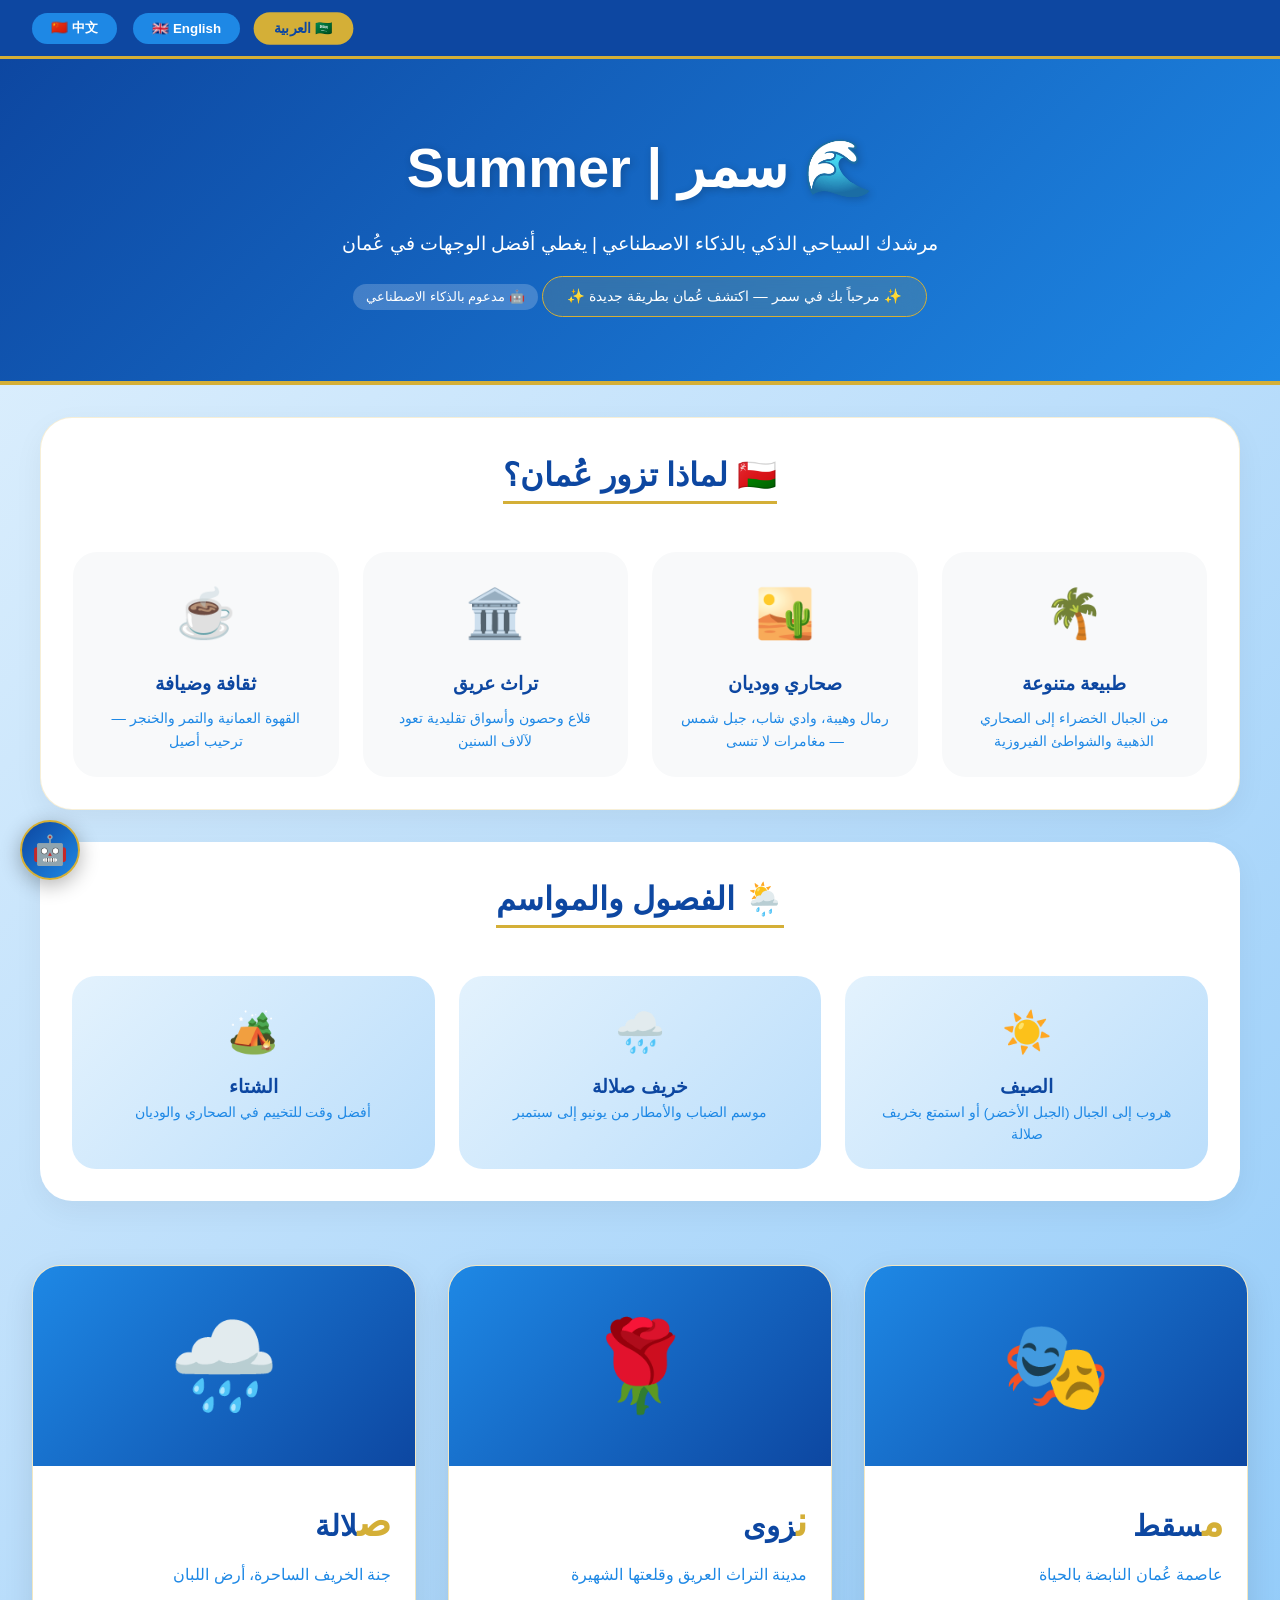
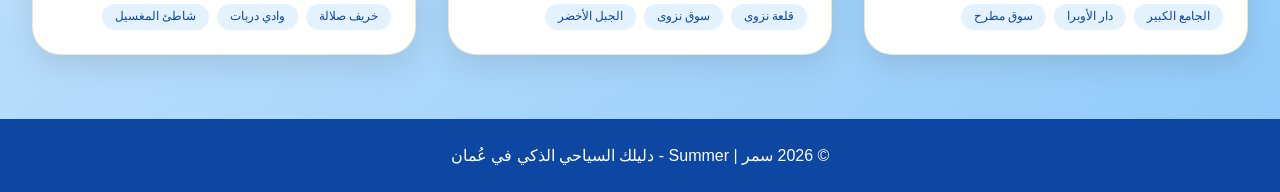
==== commit cb948041: "Update index.html" ====
--- a/index.html
+++ b/index.html
@@ -18,7 +18,6 @@
         body[dir="ltr"] { direction: ltr; text-align: left; }
         body[dir="rtl"] { direction: rtl; text-align: right; }
 
-        /* ========== ANIMATIONS ========== */
         @keyframes fadeInUp {
             from { opacity: 0; transform: translateY(30px); }
             to { opacity: 1; transform: translateY(0); }
@@ -32,23 +31,14 @@
             50% { background-position: 100% 50%; }
             100% { background-position: 0% 50%; }
         }
-        @keyframes float {
-            0%, 100% { transform: translateY(0); }
-            50% { transform: translateY(-8px); }
-        }
         @keyframes pulse {
             0%, 100% { opacity: 1; }
             50% { opacity: 0.6; }
         }
-        @keyframes spin {
-            from { transform: rotate(0deg); }
-            to { transform: rotate(360deg); }
-        }
         
         .fade-up { opacity: 0; transform: translateY(30px); transition: all 0.6s ease; }
         .fade-up.visible { opacity: 1; transform: translateY(0); }
 
-        /* ========== LANGUAGE BAR ========== */
         .language-bar {
             background-color: #0D47A1;
             padding: 0.8rem 2rem;
@@ -77,25 +67,24 @@
             transform: scale(1.05);
         }
 
-        /* ========== HERO SECTION ========== */
         .hero {
             background: linear-gradient(135deg, #0D47A1, #1E88E5, #0D47A1);
             background-size: 200% 200%;
             animation: gradientShift 6s ease infinite;
-            padding: 5rem 2rem;
+            padding: 4rem 2rem;
             text-align: center;
             color: white;
             margin-bottom: 2rem;
             border-bottom: 4px solid #D4AF37;
         }
         .hero h1 {
-            font-size: 4rem;
+            font-size: 3.5rem;
             margin-bottom: 1rem;
             animation: fadeIn 1s ease;
             text-shadow: 2px 2px 8px rgba(0,0,0,0.2);
         }
         .hero p {
-            font-size: 1.3rem;
+            font-size: 1.2rem;
             max-width: 800px;
             margin: 0 auto;
         }
@@ -106,7 +95,7 @@
             padding: 0.5rem 1.5rem;
             border-radius: 50px;
             margin-top: 1rem;
-            font-size: 1rem;
+            font-size: 0.9rem;
             border: 1px solid #D4AF37;
         }
         .ai-badge {
@@ -119,61 +108,6 @@
             animation: pulse 2s infinite;
         }
 
-        /* ========== AI RECOMMENDATIONS ========== */
-        .ai-recommendations {
-            background: linear-gradient(135deg, #0D47A1, #1E88E5);
-            margin: 2rem auto;
-            padding: 1.5rem;
-            border-radius: 32px;
-            max-width: 1200px;
-            color: white;
-        }
-        .ai-recommendations h3 {
-            display: flex;
-            align-items: center;
-            gap: 0.5rem;
-            margin-bottom: 1rem;
-        }
-        .ai-spinner {
-            display: inline-block;
-            width: 20px;
-            height: 20px;
-            border: 2px solid rgba(255,255,255,0.3);
-            border-top-color: #D4AF37;
-            border-radius: 50%;
-            animation: spin 0.8s linear infinite;
-        }
-        .rec-buttons {
-            display: flex;
-            gap: 1rem;
-            flex-wrap: wrap;
-        }
-        .rec-btn {
-            background: rgba(255,255,255,0.2);
-            border: 1px solid #D4AF37;
-            padding: 0.5rem 1rem;
-            border-radius: 30px;
-            cursor: pointer;
-            transition: all 0.3s;
-            color: white;
-        }
-        .rec-btn:hover {
-            background: #D4AF37;
-            color: #0D47A1;
-        }
-        .rec-result {
-            margin-top: 1rem;
-            padding: 1rem;
-            background: rgba(255,255,255,0.1);
-            border-radius: 20px;
-            display: none;
-        }
-        .rec-result.show {
-            display: block;
-            animation: fadeInUp 0.5s ease;
-        }
-
-        /* ========== WHY OMAN SECTION ========== */
         .why-oman {
             background: white;
             margin: 2rem auto;
@@ -209,7 +143,6 @@
         .why-card h3 { color: #0D47A1; margin-bottom: 0.5rem; }
         .why-card p { color: #1E88E5; font-size: 0.9rem; }
 
-        /* ========== SEASONS SECTION ========== */
         .seasons {
             background: white;
             margin: 2rem auto;
@@ -237,7 +170,6 @@
         .season-card h3 { color: #0D47A1; }
         .season-card p { color: #1E88E5; font-size: 0.85rem; }
 
-        /* ========== CITIES GRID ========== */
         .cities-grid {
             display: grid;
             grid-template-columns: repeat(auto-fill, minmax(340px, 1fr));
@@ -295,7 +227,6 @@
         }
         .tag:hover { background: #D4AF37; transform: translateY(-2px); }
 
-        /* ========== CITY PAGE ========== */
         .city-page {
             max-width: 1200px;
             margin: 2rem auto;
@@ -305,7 +236,7 @@
             display: none;
             box-shadow: 0 15px 40px rgba(0,0,0,0.1);
             border: 1px solid rgba(212, 175, 55, 0.3);
-            animation: slideFade 0.5s ease;
+            animation: fadeInUp 0.5s ease;
         }
         .active-page { display: block; }
         .city-header { text-align: center; margin-bottom: 2rem; }
@@ -388,6 +319,10 @@
             animation: float 3s ease-in-out infinite;
             font-size: 1.5rem;
         }
+        @keyframes float {
+            0%, 100% { transform: translateY(0); }
+            50% { transform: translateY(-8px); }
+        }
 
         .back-btn {
             background: #D4AF37;
@@ -425,7 +360,7 @@
         .detail-price { font-size: 1.5rem; color: #D4AF37; font-weight: bold; margin: 1rem 0; }
         .detail-location { background: #E3F2FD; padding: 1rem; border-radius: 15px; margin: 1rem 0; }
 
-        /* AI Floating Button */
+        /* AI Floating Button & Chat */
         .ai-floating {
             position: fixed;
             bottom: 20px;
@@ -455,7 +390,7 @@
             position: fixed;
             bottom: 90px;
             left: 20px;
-            width: 320px;
+            width: 350px;
             background: white;
             border-radius: 20px;
             box-shadow: 0 10px 30px rgba(0,0,0,0.2);
@@ -474,7 +409,7 @@
         }
         .ai-chat-body {
             padding: 1rem;
-            height: 250px;
+            height: 350px;
             overflow-y: auto;
             font-size: 0.9rem;
         }
@@ -483,6 +418,34 @@
             padding: 0.5rem;
             border-radius: 15px;
             margin: 0.5rem 0;
+        }
+        .user-message {
+            background: #D4AF37;
+            color: #0D47A1;
+            padding: 0.5rem;
+            border-radius: 15px;
+            margin: 0.5rem 0;
+            text-align: left;
+        }
+        .suggestions-grid {
+            display: flex;
+            flex-wrap: wrap;
+            gap: 0.5rem;
+            margin-top: 0.5rem;
+        }
+        .suggestion-btn {
+            background: #1E88E5;
+            color: white;
+            border: none;
+            padding: 0.3rem 0.8rem;
+            border-radius: 20px;
+            font-size: 0.7rem;
+            cursor: pointer;
+            transition: all 0.3s;
+        }
+        .suggestion-btn:hover {
+            background: #D4AF37;
+            color: #0D47A1;
         }
         .ai-chat-input {
             display: flex;
@@ -508,7 +471,7 @@
             .city-header h2 { font-size: 1.8rem; }
             .section h3 { font-size: 1.4rem; }
             .why-grid, .seasons-grid { grid-template-columns: 1fr; }
-            .ai-chat { width: 280px; left: 10px; bottom: 80px; }
+            .ai-chat { width: 300px; left: 10px; bottom: 80px; }
         }
     </style>
 </head>
@@ -526,17 +489,6 @@
         <p id="heroDesc">مرشدك السياحي الذكي بالذكاء الاصطناعي | يغطي أفضل الوجهات في عُمان</p>
         <div class="hero-welcome" id="welcomeMessage">✨ مرحباً بك في سمر — اكتشف عُمان بطريقة جديدة ✨</div>
         <div class="ai-badge">🤖 مدعوم بالذكاء الاصطناعي</div>
-    </div>
-
-    <!-- AI Recommendations Section -->
-    <div class="ai-recommendations fade-up">
-        <h3><span class="ai-spinner"></span> 🤖 توصيات سمر الذكية</h3>
-        <div class="rec-buttons">
-            <button class="rec-btn" onclick="showRecommendation('culture')">🏛️ مهتم بالثقافة والتراث</button>
-            <button class="rec-btn" onclick="showRecommendation('nature')">🌿 مهتم بالطبيعة والمغامرات</button>
-            <button class="rec-btn" onclick="showRecommendation('food')">🍽️ مهتم بالأكلات والمطاعم</button>
-        </div>
-        <div id="recResult" class="rec-result"></div>
     </div>
 
     <div class="why-oman fade-up">
@@ -572,7 +524,8 @@
 <div class="ai-chat" id="aiChat">
     <div class="ai-chat-header">🤖 سمر | المساعد الذكي</div>
     <div class="ai-chat-body" id="aiChatBody">
-        <div class="ai-chat-message">👋 مرحباً! أنا سمر، مساعدك الذكي. اسألني عن أي مدينة، مطعم، أو فعالية في عمان!</div>
+        <div class="ai-chat-message">👋 مرحباً! أنا سمر، مساعدك الذكي. اسألني عن أي شيء في عمان!</div>
+        <div class="suggestions-grid" id="suggestionsGrid"></div>
     </div>
     <div class="ai-chat-input">
         <input type="text" id="aiChatInput" placeholder="اسأل سمر...">
@@ -599,12 +552,7 @@
             khareefTitle: "خريف صلالة", khareefDesc: "موسم الضباب والأمطار من يونيو إلى سبتمبر",
             winterTitle: "الشتاء", winterDesc: "أفضل وقت للتخييم في الصحاري والوديان",
             backToCity: "🏠 العودة للمدينة", backHome: "🏠 العودة للرئيسية",
-            sections: { landmarks: "🏛️ المعالم والأنشطة", food: "🍽️ الأكلات الشعبية", customs: "🎭 العادات والتقاليد", hotels: "🏨 أفضل الفنادق", cafes: "☕ أفضل المقاهي", restaurants: "🍽️ أفضل المطاعم" },
-            recMessages: {
-                culture: "🎭 بناءً على اهتمامك بالثقافة والتراث، نوصي بزيارة: مسقط (الجامع الكبير، دار الأوبرا، سوق مطرح)، نزوى (قلعة نزوى، سوق نزوى)، بهلا (قلعة بهلا - اليونسكو)",
-                nature: "🌿 بناءً على اهتمامك بالطبيعة والمغامرات، نوصي بزيارة: وادي شاب (السباحة والمشي)، الجبل الأخضر (موسم الورد)، رمال وهيبة (التخييم ومراقبة النجوم)، صلالة (خريف صلالة)",
-                food: "🍽️ بناءً على اهتمامك بالأكلات، نوصي بتجربة: الشواء العماني، المجبوس، الحلوى العمانية في مسقط، والمندي في صلالة"
-            }
+            sections: { landmarks: "🏛️ المعالم والأنشطة", food: "🍽️ الأكلات الشعبية", customs: "🎭 العادات والتقاليد", hotels: "🏨 أفضل الفنادق", cafes: "☕ أفضل المقاهي", restaurants: "🍽️ أفضل المطاعم" }
         },
         en: {
             heroTitle: "🌊 Summer | Your AI Guide",
@@ -620,12 +568,7 @@
             khareefTitle: "Salalah Khareef", khareefDesc: "Monsoon season from June to September",
             winterTitle: "Winter", winterDesc: "Best time for camping in deserts and wadis",
             backToCity: "🏠 Back to City", backHome: "🏠 Back to Home",
-            sections: { landmarks: "🏛️ Attractions & Activities", food: "🍽️ Traditional Food", customs: "🎭 Customs & Traditions", hotels: "🏨 Top Hotels", cafes: "☕ Top Cafes", restaurants: "🍽️ Best Restaurants" },
-            recMessages: {
-                culture: "🎭 Based on your interest in culture and heritage, we recommend visiting: Muscat (Grand Mosque, Opera House, Mutrah Souq), Nizwa (Nizwa Fort, Nizwa Souq), Bahla (Bahla Fort - UNESCO)",
-                nature: "🌿 Based on your interest in nature and adventures, we recommend: Wadi Shab (swimming & hiking), Jebel Akhdar (Rose Season), Wahiba Sands (camping & stargazing), Salalah (Khareef season)",
-                food: "🍽️ Based on your interest in food, we recommend trying: Omani Shuwa, Majboos, Omani Halwa in Muscat, and Mandi in Salalah"
-            }
+            sections: { landmarks: "🏛️ Attractions & Activities", food: "🍽️ Traditional Food", customs: "🎭 Customs & Traditions", hotels: "🏨 Top Hotels", cafes: "☕ Top Cafes", restaurants: "🍽️ Best Restaurants" }
         },
         zh: {
             heroTitle: "🌊 Summer | 您的AI导游",
@@ -641,18 +584,66 @@
             khareefTitle: "塞拉莱雨季", khareefDesc: "六月至九月的季风季节",
             winterTitle: "冬季", winterDesc: "沙漠和干河露营的最佳时间",
             backToCity: "🏠 返回城市", backHome: "🏠 返回首页",
-            sections: { landmarks: "🏛️ 景点与活动", food: "🍽️ 传统美食", customs: "🎭 习俗与传统", hotels: "🏨 最佳酒店", cafes: "☕ 最佳咖啡馆", restaurants: "🍽️ 最佳餐厅" },
-            recMessages: {
-                culture: "🎭 基于您对文化和遗产的兴趣，我们建议参观：马斯喀特（大清真寺、歌剧院、马托拉集市），尼兹瓦（尼兹瓦堡、尼兹瓦集市），巴赫拉（巴赫拉堡 - 联合国教科文组织）",
-                nature: "🌿 基于您对自然和冒险的兴趣，我们建议：沙布干河（游泳和徒步），绿色山脈（玫瑰季节），瓦希巴沙地（露营和观星），塞拉莱（季风季节）",
-                food: "🍽️ 基于您对美食的兴趣，我们建议尝试：阿曼舒瓦烤肉、马吉布斯、阿曼哈尔瓦（马斯喀特），以及曼迪（塞拉莱）"
-            }
+            sections: { landmarks: "🏛️ 景点与活动", food: "🍽️ 传统美食", customs: "🎭 习俗与传统", hotels: "🏨 最佳酒店", cafes: "☕ 最佳咖啡馆", restaurants: "🍽️ 最佳餐厅" }
+        }
+    };
+
+    // ==================== AI RESPONSES (10+ Smart Responses) ====================
+    const aiResponses = {
+        ar: {
+            default: "شكراً لسؤالك! 😊 أنا سمر، أساعدك في اكتشاف عمان. يمكنك سؤالي عن المدن، المطاعم، الفعاليات، أو أطلب مني اقتراح خيارات. ماذا تحب أن تعرف؟",
+            restaurantsMuscat: "🍽️ **أفضل ٥ مطاعم في مسقط:**\n1. P.F. Chang's (صيني - Avenues Mall)\n2. China Mood (صيني فاخر - Al Bustan Palace)\n3. Bait Al Luban (عماني تقليدي - القرم)\n4. Turkish House (تركي - الخوير)\n5. The Steakhouse (ستيك - الخوير)\n\nهل تريد معلومات أكثر عن أي مطعم؟",
+            placesNizwa: "🏛️ **أفضل أماكن سياحية في نزوى:**\n• قلعة نزوى (برج دائري ضخم)\n• سوق نزوى التقليدي (خناجر وفضة)\n• الجبل الأخضر (موسم الورد مارس-مايو)\n• فلج دارس (موقع تراث عالمي)\n• حصن بيت الرديدة\n\nهل تريد تفاصيل أكثر عن أي مكان؟",
+            khareefTiming: "🌧️ **موسم خريف صلالة** يبدأ من **يونيو** ويستمر حتى **سبتمبر**.\n\nخلال هذه الفترة، تتحول الطبيعة إلى خضرة جميلة، مع ضباب وأمطار خفيفة. أفضل وقت للزيارة هو يوليو وأغسطس.\n\nهل تريد اقتراحات لأماكن في صلالة؟",
+            omaniFood: "🍖 **أين تذوق الأكل العماني الشعبي؟**\n\n• مطعم الأخطم (القرم، مسقط) - الشواء العماني\n• مطعم بيت اللبن (القرم) - مجبوس وهريس\n• مطعم القلعة (نزوى) - حلوى عمانية\n• سوق مطرح (مسقط) - خبيصة وبلاليط\n\nهل تريد طريقة تحضير أي أكلة؟",
+            hotelSalalah: "🏨 **أفضل فنادق ٥ نجوم في صلالة:**\n\n1. فندق الفانات - جي دبليو ماريوت (منتجع فاخر)\n2. منتجع صلالة روتانا (إطلالة على البحر)\n3. منتجع كراون بلازا صلالة (قريب من شاطئ المغسيل)\n4. فندق صلالة بيتش (على البحر مباشرة)\n5. فندق هوليدي إن صلالة (خيار اقتصادي فاخر)\n\nهل تريد معرفة الأسعار؟",
+            eventsMuscat: "🎭 **الفعاليات في مسقط 2026:**\n\n• مهرجان مسقط (يناير-فبراير): عروض موسيقية، ألعاب نارية، أكشاك طعام\n• معرض عمان للكتاب (فبراير/مارس)\n• مهرجان صلالة السياحي (يوليو-أغسطس)\n• سباقات الهجن (أكتوبر-مارس)\n\nهل تريد مواعيد محددة؟",
+            wadiShabDirections: "🏞️ **كيف تصل إلى وادي شاب؟**\n\n• من مسقط: 1.5 ساعة بالسيارة (اتجاه صور)\n• من صور: 45 دقيقة\n• بعد الوصول: تحتاج قارب صغير (1 ريال) لعبور النهر\n• ثم تمشي 40 دقيقة لتصل إلى المسابح والكهف\n\n⚠️ نصيحة: أحضر ملابس سباحة وماء!",
+            omaniCustoms: "🎭 **العادات العمانية الأصيلة:**\n\n• الخنجر العماني: رمز الرجولة والشرف\n• القهوة العمانية: تقدم للضيوف مع التمر\n• الرزحة: رقصة شعبية بالسيوف\n• العازي: فن شعري تقليدي\n• الفلاج: نظام ري قديم (تراث عالمي)\n\nهل تريد معرفة المزيد عن أي عادة؟",
+            twoDayTrip: "🗺️ **رحلة مقترحة ليومين في عمان:**\n\n**اليوم الأول - مسقط:**\n• الصباح: الجامع الكبير\n• الظهر: متحف عمان + سوق مطرح\n• المساء: كورنيش مطرح + دار الأوبرا\n\n**اليوم الثاني - نزوى:**\n• الصباح: قلعة نزوى + سوق نزوى\n• الظهر: الجبل الأخضر (مدرجات الورد)\n• المساء: العودة لمسقط\n\nهل تريد تعديل الرحلة؟",
+            jebelAkhdarBestTime: "🌹 **أفضل وقت لزيارة الجبل الأخضر:**\n\n• **مارس - مايو**: موسم الورد (قطف الورد وتقطير ماء الورد)\n• **يونيو - أغسطس**: هروب من حر الصيف (أجواء معتدلة)\n• **سبتمبر - أكتوبر**: موسم الرمان\n\n⚠️ ملاحظة: الطريق جبلي، يفضل سيارة دفع رباعي.\n\nهل تريد معلومات عن الإقامة هناك؟",
+            generalHelp: "أنا هنا لمساعدتك! يمكنك سؤالي عن:\n• مدن عمان (مسقط، نزوى، صلالة)\n• مطاعم وفنادق\n• فعاليات ومواسم\n• عادات وتقاليد\n• وجهات سياحية\n\nماذا تريد أن تعرف؟"
+        },
+        en: {
+            default: "Thank you for your question! 😊 I'm Summer, your smart guide to Oman. Ask me about cities, restaurants, events, or ask for suggestions. What would you like to know?",
+            restaurantsMuscat: "🍽️ **Top 5 Restaurants in Muscat:**\n1. P.F. Chang's (Chinese - Avenues Mall)\n2. China Mood (Fine Chinese - Al Bustan Palace)\n3. Bait Al Luban (Traditional Omani - Qurum)\n4. Turkish House (Turkish - Al Khuwair)\n5. The Steakhouse (Steak - Al Khuwair)\n\nWant more details about any restaurant?",
+            placesNizwa: "🏛️ **Top attractions in Nizwa:**\n• Nizwa Fort (circular tower)\n• Nizwa Traditional Souq (daggers & silver)\n• Jebel Akhdar (Rose Season March-May)\n• Falaj Daris (UNESCO site)\n• Al Rudaidah Fort\n\nWant more details?",
+            khareefTiming: "🌧️ **Salalah Khareef season** runs from **June to September**.\n\nThe weather is cool with fog and light rain. Best time to visit is July-August.\n\nWant recommendations for places in Salalah?",
+            omaniFood: "🍖 **Where to try Omani food?**\n\n• Al Aktham Restaurant (Qurum, Muscat) - Shuwa\n• Bait Al Luban (Qurum) - Majboos\n• Nizwa Fort Restaurant (Nizwa) - Omani Halwa\n• Mutrah Souq (Muscat) - Khabeesa\n\nWant recipes?",
+            hotelSalalah: "🏨 **Top 5-star hotels in Salalah:**\n\n1. Al Fanar - JW Marriott (Luxury resort)\n2. Salalah Rotana Resort (Sea view)\n3. Crowne Plaza Salalah (Near Mughsail Beach)\n4. Salalah Beach Hotel (On the beach)\n5. Holiday Inn Salalah (Affordable luxury)\n\nWant prices?",
+            eventsMuscat: "🎭 **Events in Muscat 2026:**\n\n• Muscat Festival (Jan-Feb): Music, fireworks, food stalls\n• Oman Book Fair (Feb/Mar)\n• Salalah Tourism Festival (Jul-Aug)\n• Camel Racing (Oct-Mar)\n\nWant specific dates?",
+            wadiShabDirections: "🏞️ **How to get to Wadi Shab:**\n\n• From Muscat: 1.5 hours drive (towards Sur)\n• From Sur: 45 minutes\n• After arrival: Take a small boat (1 OMR)\n• Then hike 40 minutes to the pools and cave\n\n⚠️ Tip: Bring swimwear and water!",
+            omaniCustoms: "🎭 **Authentic Omani customs:**\n\n• Omani Khanjar: Symbol of honor\n• Omani Coffee: Served with dates\n• Al Razha: Traditional sword dance\n• Al Azi: Traditional poetry\n• Falaj: Ancient irrigation system\n\nWant to know more?",
+            twoDayTrip: "🗺️ **2-day Oman itinerary:**\n\n**Day 1 - Muscat:**\n• Morning: Grand Mosque\n• Afternoon: National Museum + Mutrah Souq\n• Evening: Mutrah Corniche + Opera House\n\n**Day 2 - Nizwa:**\n• Morning: Nizwa Fort + Souq\n• Afternoon: Jebel Akhdar (Rose terraces)\n• Evening: Return to Muscat\n\nWant to modify the trip?",
+            jebelAkhdarBestTime: "🌹 **Best time to visit Jebel Akhdar:**\n\n• **March-May**: Rose season\n• **June-August**: Escape summer heat\n• **September-October**: Pomegranate season\n\n⚠️ Note: Mountain road, 4x4 recommended.\n\nWant accommodation info?",
+            generalHelp: "I'm here to help! Ask me about:\n• Omani cities (Muscat, Nizwa, Salalah)\n• Restaurants & Hotels\n• Events & Seasons\n• Customs & Traditions\n• Tourist attractions\n\nWhat would you like to know?"
+        },
+        zh: {
+            default: "谢谢你的提问！😊 我是Summer，您的阿曼智能导游。请问您想了解城市、餐厅、活动，还是需要建议？",
+            restaurantsMuscat: "🍽️ **马斯喀特最佳5家餐厅：**\n1. P.F. Chang's (中餐 - Avenues Mall)\n2. China Mood (精致中餐 - Al Bustan Palace)\n3. Bait Al Luban (传统阿曼菜 - 库鲁姆)\n4. Turkish House (土耳其菜 - 阿尔库维尔)\n5. The Steakhouse (牛排 - 阿尔库维尔)\n\n需要更多信息吗？",
+            placesNizwa: "🏛️ **尼兹瓦最佳景点：**\n• 尼兹瓦堡（圆形塔）\n• 尼兹瓦传统集市（弯刀和银器）\n• 绿色山脈（玫瑰季节 3月-5月）\n• 法莱吉达里斯（联合国教科文组织）\n\n需要更多细节吗？",
+            khareefTiming: "🌧️ **塞拉莱季风季节**从**六月到九月**。\n\n天气凉爽，有雾和小雨。最佳游览时间是七月至八月。\n\n需要塞拉莱的景点推荐吗？",
+            omaniFood: "🍖 **在哪里品尝阿曼美食？**\n\n• Al Aktham餐厅（库鲁姆，马斯喀特）- 舒瓦烤肉\n• Bait Al Luban（库鲁姆）- 马吉布斯\n• 尼兹瓦堡餐厅（尼兹瓦）- 阿曼哈尔瓦\n• 马托拉集市（马斯喀特）- 哈比萨\n\n需要食谱吗？",
+            hotelSalalah: "🏨 **塞拉莱最佳五星级酒店：**\n\n1. Al Fanar - JW万豪酒店（豪华度假村）\n2. 塞拉莱罗塔纳度假村（海景）\n3. 塞拉莱皇冠假日酒店（靠近穆格赛尔海滩）\n4. 塞拉莱海滩酒店（在海滩上）\n5. 塞拉莱假日酒店（经济豪华）\n\n需要价格吗？",
+            eventsMuscat: "🎭 **2026年马斯喀特活动：**\n\n• 马斯喀特节（1月-2月）：音乐、烟花、美食摊位\n• 阿曼书展（2月/3月）\n• 塞拉莱旅游节（7月-8月）\n• 骆驼赛（10月-3月）\n\n需要具体日期吗？",
+            wadiShabDirections: "🏞️ **如何前往沙布干河：**\n\n• 从马斯喀特出发：1.5小时车程（往苏尔方向）\n• 从苏尔出发：45分钟\n• 到达后：乘小船（1阿曼里亚尔）过河\n• 然后徒步40分钟到达水池和洞穴\n\n⚠️ 提示：带上泳衣和水！",
+            omaniCustoms: "🎭 **正宗阿曼习俗：**\n\n• 阿曼弯刀：荣誉的象征\n• 阿曼咖啡：与椰枣一起供应\n• 阿尔拉兹哈：传统剑舞\n• 阿尔阿齐：传统诗歌\n• 法拉吉：古老灌溉系统\n\n想了解更多吗？",
+            twoDayTrip: "🗺️ **2天阿曼行程建议：**\n\n**第一天 - 马斯喀特：**\n• 上午：大清真寺\n• 下午：国家博物馆 + 马托拉集市\n• 晚上：马托拉滨海大道 + 歌剧院\n\n**第二天 - 尼兹瓦：**\n• 上午：尼兹瓦堡 + 集市\n• 下午：绿色山脈（玫瑰梯田）\n• 晚上：返回马斯喀特\n\n想修改行程吗？",
+            jebelAkhdarBestTime: "🌹 **游览绿色山脈的最佳时间：**\n\n• **3月-5月**：玫瑰季节\n• **6月-8月**：躲避夏季炎热\n• **9月-10月**：石榴季节\n\n⚠️ 注意：山路，建议四驱车。\n\n需要住宿信息吗？",
+            generalHelp: "我在这里帮助您！可以问我关于：\n• 阿曼城市（马斯喀特、尼兹瓦、塞拉莱）\n• 餐厅和酒店\n• 活动和季节\n• 习俗和传统\n• 旅游景点\n\n您想了解什么？"
         }
     };
 
     let currentLang = 'ar';
     let currentCityId = null;
     let currentDetailId = null;
+
+    // City data for homepage
+    const citiesHome = {
+        muscat: { icon: "🎭", nameAr: "مسقط", nameEn: "Muscat", nameZh: "马斯喀特", descAr: "عاصمة عُمان النابضة بالحياة", descEn: "The vibrant capital of Oman", descZh: "充满活力的阿曼首都", tags: ["الجامع الكبير", "دار الأوبرا", "سوق مطرح"] },
+        nizwa: { icon: "🌹", nameAr: "نزوى", nameEn: "Nizwa", nameZh: "尼兹瓦", descAr: "مدينة التراث العريق وقلعتها الشهيرة", descEn: "City of rich heritage", descZh: "拥有丰富遗产的城市", tags: ["قلعة نزوى", "سوق نزوى", "الجبل الأخضر"] },
+        salalah: { icon: "🌧️", nameAr: "صلالة", nameEn: "Salalah", nameZh: "塞拉莱", descAr: "جنة الخريف الساحرة، أرض اللبان", descEn: "Magical Khareef paradise", descZh: "神奇的季风天堂", tags: ["خريف صلالة", "وادي دربات", "شاطئ المغسيل"] }
+    };
 
     function renderStars(rating) {
         const fullStars = Math.floor(rating);
@@ -662,73 +653,141 @@
         return `<div class="stars">${stars} (${rating})</div>`;
     }
 
-    function showRecommendation(type) {
-        const t = translations[currentLang];
-        const resultDiv = document.getElementById('recResult');
-        resultDiv.innerHTML = `<div class="ai-chat-message">🤖 ${t.recMessages[type]}</div>`;
-        resultDiv.classList.add('show');
+    function renderSuggestions() {
+        const suggestions = [
+            "اقترح لي ٥ مطاعم في مسقط",
+            "وش أفضل أماكن سياحية في نزوى؟",
+            "متى موسم خريف صلالة؟",
+            "وين ألقى أكل عماني شعبي؟",
+            "اقترح فندق ٥ نجوم في صلالة",
+            "وش الفعاليات في مسقط هالسنة؟",
+            "كيف أوصل إلى وادي شاب؟",
+            "وش العادات العمانية الأصيلة؟",
+            "اقترح لي رحلة ليومين في عمان",
+            "وش أفضل وقت لزيارة الجبل الأخضر؟"
+        ];
+        const grid = document.getElementById('suggestionsGrid');
+        if (grid) {
+            grid.innerHTML = suggestions.map(s => `<button class="suggestion-btn" onclick="sendSuggestion('${s.replace(/'/g, "\\'")}')">💡 ${s}</button>`).join('');
+        }
     }
 
-    function toggleAIChat() {
-        const chat = document.getElementById('aiChat');
-        chat.style.display = chat.style.display === 'flex' ? 'none' : 'flex';
+    function sendSuggestion(text) {
+        document.getElementById('aiChatInput').value = text;
+        sendAIMessage();
     }
 
     function sendAIMessage() {
         const input = document.getElementById('aiChatInput');
         const msg = input.value.trim();
         if (!msg) return;
+        
         const chatBody = document.getElementById('aiChatBody');
-        chatBody.innerHTML += `<div style="text-align: left; background: #D4AF37; padding: 0.5rem; border-radius: 15px; margin: 0.5rem 0; color: #0D47A1;">👤 ${msg}</div>`;
-        
-        // Simple AI response
-        let response = "شكراً لسؤالك! أنا سمر، أساعدك في اكتشاف عمان. يمكنك زيارة المدن من الصفحة الرئيسية أو سؤالي عن مدينة معينة.";
-        const lowerMsg = msg.toLowerCase();
-        if (lowerMsg.includes('مسقط') || lowerMsg.includes('muscat')) {
-            response = currentLang === 'ar' ? "مسقط: عاصمة عُمان. أبرز المعالم: الجامع الكبير، دار الأوبرا، سوق مطرح. مطاعم مميزة: P.F. Chang's، China Mood." :
-                      (currentLang === 'en' ? "Muscat: Capital of Oman. Top attractions: Grand Mosque, Royal Opera House, Mutrah Souq." :
-                      "马斯喀特：阿曼首都。主要景点：大清真寺、皇家歌剧院、马托拉集市。");
-        } else if (lowerMsg.includes('نزوى') || lowerMsg.includes('nizwa')) {
-            response = currentLang === 'ar' ? "نزوى: مدينة التراث. أبرز المعالم: قلعة نزوى، سوق نزوى، الجبل الأخضر (موسم الورد)." :
-                      (currentLang === 'en' ? "Nizwa: Heritage city. Top attractions: Nizwa Fort, Nizwa Souq, Jebel Akhdar (Rose Season)." :
-                      "尼兹瓦：遗产城市。主要景点：尼兹瓦堡、尼兹瓦集市、绿色山脈（玫瑰季节）。");
-        } else if (lowerMsg.includes('صلالة') || lowerMsg.includes('salalah')) {
-            response = currentLang === 'ar' ? "صلالة: جنة الخريف. أبرز المعالم: وادي دربات، شاطئ المغسيل، خريف صلالة (يونيو-سبتمبر)." :
-                      (currentLang === 'en' ? "Salalah: Khareef paradise. Top attractions: Wadi Darbat, Mughsail Beach, Khareef season (June-September)." :
-                      "塞拉莱：季风天堂。主要景点：达尔巴特干河、穆格赛尔海滩、季风季节（六月至九月）。");
-        }
-        
-        chatBody.innerHTML += `<div class="ai-chat-message">🤖 ${response}</div>`;
+        chatBody.innerHTML += `<div class="user-message">👤 ${msg}</div>`;
+        
+        let response = getAIResponse(msg);
+        
+        chatBody.innerHTML += `<div class="ai-chat-message">🤖 ${response.replace(/\n/g, '<br>')}</div>`;
         chatBody.scrollTop = chatBody.scrollHeight;
         input.value = '';
     }
 
+    function getAIResponse(question) {
+        const lowerQ = question.toLowerCase();
+        const responses = aiResponses[currentLang];
+        
+        if (lowerQ.includes('مطاعم') && (lowerQ.includes('مسقط') || lowerQ.includes('muscat'))) {
+            return responses.restaurantsMuscat;
+        }
+        if (lowerQ.includes('أفضل') && (lowerQ.includes('نزوى') || lowerQ.includes('nizwa'))) {
+            return responses.placesNizwa;
+        }
+        if (lowerQ.includes('موسم') && (lowerQ.includes('خريف') || lowerQ.includes('صلالة') || lowerQ.includes('salalah') || lowerQ.includes('khareef'))) {
+            return responses.khareefTiming;
+        }
+        if ((lowerQ.includes('أكل') || lowerQ.includes('عماني') || lowerQ.includes('شعبي') || lowerQ.includes('food')) && !lowerQ.includes('مطاعم')) {
+            return responses.omaniFood;
+        }
+        if (lowerQ.includes('فندق') && (lowerQ.includes('صلالة') || lowerQ.includes('salalah'))) {
+            return responses.hotelSalalah;
+        }
+        if ((lowerQ.includes('فعاليات') || lowerQ.includes('مهرجان')) && (lowerQ.includes('مسقط') || lowerQ.includes('muscat'))) {
+            return responses.eventsMuscat;
+        }
+        if ((lowerQ.includes('وادي شاب') || lowerQ.includes('wadi shab')) && (lowerQ.includes('كيف') || lowerQ.includes('اوصل') || lowerQ.includes('directions'))) {
+            return responses.wadiShabDirections;
+        }
+        if ((lowerQ.includes('عادات') || lowerQ.includes('تقاليد') || lowerQ.includes('customs'))) {
+            return responses.omaniCustoms;
+        }
+        if ((lowerQ.includes('رحلة') || lowerQ.includes('يومين') || lowerQ.includes('itinerary'))) {
+            return responses.twoDayTrip;
+        }
+        if ((lowerQ.includes('الجبل الأخضر') || lowerQ.includes('jebel akhdar')) && (lowerQ.includes('وقت') || lowerQ.includes('best time'))) {
+            return responses.jebelAkhdarBestTime;
+        }
+        if (lowerQ.includes('مساعدة') || lowerQ.includes('help') || lowerQ.includes('خيارات') || lowerQ.includes('options')) {
+            return responses.generalHelp;
+        }
+        
+        // Handle random questions
+        if (lowerQ.includes('كم') || lowerQ.includes('سعر') || lowerQ.includes('price')) {
+            return currentLang === 'ar' ? "الأسعار تختلف حسب الموسم والفندق. هل تريد استفسار عن فندق معين؟ 😊" :
+                   (currentLang === 'en' ? "Prices vary by season and hotel. Would you like to inquire about a specific hotel? 😊" :
+                   "价格因季节和酒店而异。您想咨询特定酒店吗？😊");
+        }
+        if (lowerQ.includes('طقس') || lowerQ.includes('weather')) {
+            return currentLang === 'ar' ? "عمان تتمتع بمناخ متنوع. الصيف حار (خاصة يونيو-أغسطس)، والشتاء معتدل. صلالة باردة خلال الخريف (يونيو-سبتمبر). 😊" :
+                   (currentLang === 'en' ? "Oman has diverse climate. Summer is hot (especially June-August), winter is mild. Salalah is cool during Khareef (June-September). 😊" :
+                   "阿曼气候多样。夏季炎热（尤其是六月至八月），冬季温和。塞拉莱在季风季节（六月至九月）凉爽。😊");
+        }
+        if (lowerQ.includes('تأشيرة') || lowerQ.includes('visa')) {
+            return currentLang === 'ar' ? "مواطني أكثر من 100 دولة يمكنهم الحصول على تأشيرة إلكترونية أو تأشيرة عند الوصول. يفضل مراجعة موقع الشرطة السلطانية العمانية للتفاصيل. 😊" :
+                   (currentLang === 'en' ? "Citizens of over 100 countries can get an eVisa or visa on arrival. Please check the Royal Oman Police website for details. 😊" :
+                   "超过100个国家的公民可以获得电子签证或落地签证。请查看阿曼皇家警察网站了解详情。😊");
+        }
+        
+        return responses.default;
+    }
+
+    function toggleAIChat() {
+        const chat = document.getElementById('aiChat');
+        if (chat.style.display === 'flex') {
+            chat.style.display = 'none';
+        } else {
+            chat.style.display = 'flex';
+            renderSuggestions();
+        }
+    }
+
     function renderHome() {
         const grid = document.getElementById('citiesGrid');
         const t = translations[currentLang];
+        const cities = citiesHome;
+        
         grid.innerHTML = `
             <div class="city-card" onclick="openCity('muscat')">
-                <div class="card-icon">🎭</div>
+                <div class="card-icon">${cities.muscat.icon}</div>
                 <div class="card-content">
-                    <h3>${t.cities?.muscat?.name || "مسقط"}</h3>
-                    <p>${t.cities?.muscat?.desc || "عاصمة عُمان النابضة بالحياة"}</p>
-                    <div class="city-tags">${(t.cities?.muscat?.highlights || ["الجامع الكبير", "دار الأوبرا", "سوق مطرح"]).slice(0,3).map(h => `<span class="tag">${h}</span>`).join('')}</div>
+                    <h3>${cities.muscat[`name${currentLang === 'ar' ? 'Ar' : (currentLang === 'en' ? 'En' : 'Zh')}`]}</h3>
+                    <p>${cities.muscat[`desc${currentLang === 'ar' ? 'Ar' : (currentLang === 'en' ? 'En' : 'Zh')}`]}</p>
+                    <div class="city-tags">${cities.muscat.tags.map(h => `<span class="tag">${h}</span>`).join('')}</div>
                 </div>
             </div>
             <div class="city-card" onclick="openCity('nizwa')">
-                <div class="card-icon">🌹</div>
+                <div class="card-icon">${cities.nizwa.icon}</div>
                 <div class="card-content">
-                    <h3>${t.cities?.nizwa?.name || "نزوى"}</h3>
-                    <p>${t.cities?.nizwa?.desc || "مدينة التراث العريق وقلعتها الشهيرة"}</p>
-                    <div class="city-tags">${(t.cities?.nizwa?.highlights || ["قلعة نزوى", "سوق نزوى", "الجبل الأخضر"]).slice(0,3).map(h => `<span class="tag">${h}</span>`).join('')}</div>
+                    <h3>${cities.nizwa[`name${currentLang === 'ar' ? 'Ar' : (currentLang === 'en' ? 'En' : 'Zh')}`]}</h3>
+                    <p>${cities.nizwa[`desc${currentLang === 'ar' ? 'Ar' : (currentLang === 'en' ? 'En' : 'Zh')}`]}</p>
+                    <div class="city-tags">${cities.nizwa.tags.map(h => `<span class="tag">${h}</span>`).join('')}</div>
                 </div>
             </div>
             <div class="city-card" onclick="openCity('salalah')">
-                <div class="card-icon">🌧️</div>
+                <div class="card-icon">${cities.salalah.icon}</div>
                 <div class="card-content">
-                    <h3>${t.cities?.salalah?.name || "صلالة"}</h3>
-                    <p>${t.cities?.salalah?.desc || "جنة الخريف الساحرة، أرض اللبان"}</p>
-                    <div class="city-tags">${(t.cities?.salalah?.highlights || ["خريف صلالة", "وادي دربات", "شاطئ المغسيل"]).slice(0,3).map(h => `<span class="tag">${h}</span>`).join('')}</div>
+                    <h3>${cities.salalah[`name${currentLang === 'ar' ? 'Ar' : (currentLang === 'en' ? 'En' : 'Zh')}`]}</h3>
+                    <p>${cities.salalah[`desc${currentLang === 'ar' ? 'Ar' : (currentLang === 'en' ? 'En' : 'Zh')}`]}</p>
+                    <div class="city-tags">${cities.salalah.tags.map(h => `<span class="tag">${h}</span>`).join('')}</div>
                 </div>
             </div>
         `;
@@ -750,64 +809,90 @@
         currentCityId = cityKey;
         const t = translations[currentLang];
         
-        const cityData = {
-            name: t.cities?.[cityKey]?.name || (cityKey === 'muscat' ? "مسقط" : (cityKey === 'nizwa' ? "نزوى" : "صلالة")),
-            desc: t.cities?.[cityKey]?.desc || ""
+        const cityNames = { muscat: "مسقط", nizwa: "نزوى", salalah: "صلالة" };
+        const cityName = currentLang === 'ar' ? cityNames[cityKey] : (currentLang === 'en' ? (cityKey === 'muscat' ? "Muscat" : (cityKey === 'nizwa' ? "Nizwa" : "Salalah")) : (cityKey === 'muscat' ? "马斯喀特" : (cityKey === 'nizwa' ? "尼兹瓦" : "塞拉莱")));
+        
+        const specialTitles = {
+            muscat: currentLang === 'ar' ? "🎭 مهرجان مسقط" : (currentLang === 'en' ? "🎭 Muscat Festival" : "🎭 马斯喀特节"),
+            nizwa: currentLang === 'ar' ? "🌹 موسم الورد" : (currentLang === 'en' ? "🌹 Rose Season" : "🌹 玫瑰季节"),
+            salalah: currentLang === 'ar' ? "🌧️ خريف صلالة" : (currentLang === 'en' ? "🌧️ Khareef Salalah" : "🌧️ 塞拉莱雨季")
         };
         
-        const specialData = {
-            title: cityKey === 'muscat' ? (t.special?.muscat?.title || "🎭 مهرجان مسقط") : (cityKey === 'nizwa' ? (t.special?.nizwa?.title || "🌹 موسم الورد") : (t.special?.salalah?.title || "🌧️ خريف صلالة")),
-            desc: cityKey === 'muscat' ? (t.special?.muscat?.desc || "مهرجان ثقافي سنوي في يناير وفبراير.") : (cityKey === 'nizwa' ? (t.special?.nizwa?.desc || "من مارس إلى مايو في الجبل الأخضر.") : (t.special?.salalah?.desc || "موسم الضباب والأمطار من يونيو إلى سبتمبر.")),
-            details: cityKey === 'muscat' ? (t.special?.muscat?.details || ["ألعاب نارية", "عروض موسيقية", "أكشاك طعام", "فعاليات عائلية", "معارض حرف"]) :
-                     (cityKey === 'nizwa' ? (t.special?.nizwa?.details || ["قطف الورد", "تقطير ماء الورد", "مهرجان ربيع الورد", "منتجات الورد", "عطور طبيعية"]) :
-                     (t.special?.salalah?.details || ["ضباب وأمطار", "طبيعة خضراء", "مهرجانات", "شلالات", "أجواء باردة"]))
+        const specialDescs = {
+            muscat: currentLang === 'ar' ? "مهرجان ثقافي سنوي في يناير وفبراير." : (currentLang === 'en' ? "Annual cultural festival in January-February." : "一月至二月的年度文化节。"),
+            nizwa: currentLang === 'ar' ? "من مارس إلى مايو في الجبل الأخضر." : (currentLang === 'en' ? "March to May in Jebel Akhdar." : "三月至五月。"),
+            salalah: currentLang === 'ar' ? "موسم الضباب والأمطار من يونيو إلى سبتمبر." : (currentLang === 'en' ? "Monsoon season from June to September." : "六月至九月的季风季节。")
         };
         
-        const restaurants = t.restaurants?.[cityKey] || [];
-        
-        const landmarksList = cityKey === 'muscat' ? 
-            [{ name: "الجامع الكبير", desc: "تحفة معمارية إسلامية" }, { name: "دار الأوبرا السلطانية", desc: "صرح ثقافي عالمي" }, { name: "سوق مطرح", desc: "سوق تقليدي عريق" }, { name: "متحف عُمان", desc: "يروي تاريخ عُمان" }, { name: "كورنيش مطرح", desc: "إطلالة رائعة" }] :
-            (cityKey === 'nizwa' ? 
-            [{ name: "قلعة نزوى", desc: "قلعة تاريخية ببرج دائري" }, { name: "سوق نزوى", desc: "سوق تقليدي للخناجر" }, { name: "الجبل الأخضر", desc: "جبال خضراء ورد" }, { name: "فلج دارس", desc: "موقع تراث عالمي" }, { name: "حصن بيت الرديدة", desc: "حصن تاريخي" }] :
-            [{ name: "وادي دربات", desc: "شلالات موسمية" }, { name: "شاطئ المغسيل", desc: "فوهات مائية" }, { name: "أرض اللبان", desc: "موقع تراث عالمي" }, { name: "سوق الحافة", desc: "سوق شعبي" }, { name: "جبل صمرحان", desc: "إطلالات رائعة" }]);
-        
-        const foodList = cityKey === 'muscat' ? ["الشواء العُماني", "المجبوس", "الخبيصة", "البلاليط", "الحلوى العُمانية"] :
-                         (cityKey === 'nizwa' ? ["الحلوى العُمانية", "الشواء العُماني", "القبولي", "الهريس", "العرسية"] :
-                         ["المندي", "السمك المشوي", "العسل العماني", "حلوى الحليب", "القهوة الظفارية"]);
-        
-        const customsList = cityKey === 'muscat' ? ["الخنجر العُماني", "القهوة العُمانية", "مهرجان مسقط", "اللباس التقليدي", "الرقصات الشعبية"] :
-                             (cityKey === 'nizwa' ? ["سوق الماشية", "صناعة الحلوى", "الفلاج", "البيوت الطينية", "القهوة مع الحلوى"] :
-                             ["خريف صلالة", "اللبان", "الرقصات الظفارية", "مهرجانات صيفية", "صناعة البخور"]);
-        
-        const hotelsList = cityKey === 'muscat' ? ["فندق جراند حياة مسقط", "فندق شانغريلا", "فندق كراون بلازا", "فندق شيراتون", "فندق انتركونتيننتال"] :
-                           (cityKey === 'nizwa' ? ["منتجع الجبل الأخضر", "فندق نزوى أوتيل", "فندق عنتر نزوى", "منتجع بيت البارندي", "فندق الجبل الأخضر"] :
-                           ["فندق الفانات", "منتجع صلالة روتانا", "فندق هوليدي إن", "منتجع كراون بلازا", "فندق صلالة بيتش"]);
-        
-        const cafesList = cityKey === 'muscat' ? ["مقهى عُمان للقهوة", "ستاربكس - القرم", "مقهى بون", "مقهى الكتب", "مقهى زين"] :
-                          (cityKey === 'nizwa' ? ["مقهى القلعة", "مقهى السوق التقليدي", "مقهى الواحة", "مقهى البيت العماني", "مقهى الجبل"] :
-                          ["مقهى الضباب", "مقهى اللبان", "مقهى الخريف", "مقهى الوادي", "مقهى الشاطئ"]);
+        const specialDetails = {
+            muscat: ["ألعاب نارية", "عروض موسيقية", "أكشاك طعام", "فعاليات عائلية", "معارض حرف"],
+            nizwa: ["قطف الورد", "تقطير ماء الورد", "مهرجان ربيع الورد", "منتجات الورد", "عطور طبيعية"],
+            salalah: ["ضباب وأمطار", "طبيعة خضراء", "مهرجانات", "شلالات", "أجواء باردة"]
+        };
+        
+        const landmarksList = {
+            muscat: [{ name: currentLang === 'ar' ? "الجامع الكبير" : (currentLang === 'en' ? "Grand Mosque" : "大清真寺"), desc: currentLang === 'ar' ? "تحفة معمارية إسلامية" : (currentLang === 'en' ? "Islamic masterpiece" : "伊斯兰杰作") },
+                     { name: currentLang === 'ar' ? "دار الأوبرا السلطانية" : (currentLang === 'en' ? "Royal Opera House" : "皇家歌剧院"), desc: currentLang === 'ar' ? "صرح ثقافي عالمي" : (currentLang === 'en' ? "World-class cultural venue" : "世界级文化场所") },
+                     { name: currentLang === 'ar' ? "سوق مطرح" : (currentLang === 'en' ? "Mutrah Souq" : "马托拉集市"), desc: currentLang === 'ar' ? "سوق تقليدي عريق" : (currentLang === 'en' ? "Traditional market" : "传统市场") }],
+            nizwa: [{ name: currentLang === 'ar' ? "قلعة نزوى" : (currentLang === 'en' ? "Nizwa Fort" : "尼兹瓦堡"), desc: currentLang === 'ar' ? "قلعة تاريخية ببرج دائري" : (currentLang === 'en' ? "Historic fort with circular tower" : "带圆形塔的历史堡垒") },
+                    { name: currentLang === 'ar' ? "سوق نزوى" : (currentLang === 'en' ? "Nizwa Souq" : "尼兹瓦集市"), desc: currentLang === 'ar' ? "سوق تقليدي للخناجر" : (currentLang === 'en' ? "Traditional dagger market" : "传统弯刀市场") },
+                    { name: currentLang === 'ar' ? "الجبل الأخضر" : (currentLang === 'en' ? "Jebel Akhdar" : "绿色山脈"), desc: currentLang === 'ar' ? "جبال خضراء ورد" : (currentLang === 'en' ? "Green mountains with roses" : "有玫瑰的绿色山脉") }],
+            salalah: [{ name: currentLang === 'ar' ? "وادي دربات" : (currentLang === 'en' ? "Wadi Darbat" : "达尔巴特干河"), desc: currentLang === 'ar' ? "شلالات موسمية" : (currentLang === 'en' ? "Seasonal waterfalls" : "季节性瀑布") },
+                      { name: currentLang === 'ar' ? "شاطئ المغسيل" : (currentLang === 'en' ? "Mughsail Beach" : "穆格赛尔海滩"), desc: currentLang === 'ar' ? "فوهات مائية" : (currentLang === 'en' ? "Blowholes" : "喷水洞") },
+                      { name: currentLang === 'ar' ? "أرض اللبان" : (currentLang === 'en' ? "Land of Frankincense" : "乳香之地"), desc: currentLang === 'ar' ? "موقع تراث عالمي" : (currentLang === 'en' ? "UNESCO site" : "联合国教科文组织遗址") }]
+        };
+        
+        const foodList = {
+            muscat: ["الشواء العُماني", "المجبوس", "الخبيصة", "البلاليط", "الحلوى العُمانية"],
+            nizwa: ["الحلوى العُمانية", "الشواء العُماني", "القبولي", "الهريس", "العرسية"],
+            salalah: ["المندي", "السمك المشوي", "العسل العماني", "حلوى الحليب", "القهوة الظفارية"]
+        };
+        
+        const customsList = {
+            muscat: ["الخنجر العُماني", "القهوة العُمانية", "مهرجان مسقط", "اللباس التقليدي", "الرقصات الشعبية"],
+            nizwa: ["سوق الماشية", "صناعة الحلوى", "الفلاج", "البيوت الطينية", "القهوة مع الحلوى"],
+            salalah: ["خريف صلالة", "اللبان", "الرقصات الظفارية", "مهرجانات صيفية", "صناعة البخور"]
+        };
+        
+        const hotelsList = {
+            muscat: ["فندق جراند حياة مسقط", "فندق شانغريلا", "فندق كراون بلازا", "فندق شيراتون", "فندق انتركونتيننتال"],
+            nizwa: ["منتجع الجبل الأخضر", "فندق نزوى أوتيل", "فندق عنتر نزوى", "منتجع بيت البارندي", "فندق الجبل الأخضر"],
+            salalah: ["فندق الفانات", "منتجع صلالة روتانا", "فندق هوليدي إن", "منتجع كراون بلازا", "فندق صلالة بيتش"]
+        };
+        
+        const cafesList = {
+            muscat: ["مقهى عُمان للقهوة", "ستاربكس - القرم", "مقهى بون", "مقهى الكتب", "مقهى زين"],
+            nizwa: ["مقهى القلعة", "مقهى السوق التقليدي", "مقهى الواحة", "مقهى البيت العماني", "مقهى الجبل"],
+            salalah: ["مقهى الضباب", "مقهى اللبان", "مقهى الخريف", "مقهى الوادي", "مقهى الشاطئ"]
+        };
+        
+        const restaurants = {
+            muscat: [{ name: "P.F. Chang's", location: "Avenues Mall", rating: 4.5, cuisine: "صيني", price: "متوسط" }],
+            nizwa: [{ name: "Great Wall Hot Pot", location: "نزوى", rating: 4.9, cuisine: "صيني", price: "متوسط" }],
+            salalah: [{ name: "China Palace", location: "صلالة", rating: 4.2, cuisine: "صيني", price: "متوسط" }]
+        };
         
         const container = document.getElementById('cityPagesContainer');
         container.innerHTML = `
             <div class="city-page active-page">
                 <button class="back-btn" onclick="backHome()">🔙 ${t.backHome}</button>
-                <div class="city-header"><h2>${cityData.name}</h2></div>
+                <div class="city-header"><h2>${cityName}</h2></div>
                 
-                <div class="section special-section"><h3>✨ ${specialData.title} <span class="animated-icon">${cityKey === 'muscat' ? '🎭' : (cityKey === 'nizwa' ? '🌹' : '🌧️')}</span></h3><p>${specialData.desc}</p>
-                    <div class="items-grid">${specialData.details.map(d => `<div class="item-card"><h4>${d}</h4></div>`).join('')}</div>
+                <div class="section special-section"><h3>✨ ${specialTitles[cityKey]} <span class="animated-icon">${cityKey === 'muscat' ? '🎭' : (cityKey === 'nizwa' ? '🌹' : '🌧️')}</span></h3><p>${specialDescs[cityKey]}</p>
+                    <div class="items-grid">${specialDetails[cityKey].map(d => `<div class="item-card"><h4>${d}</h4></div>`).join('')}</div>
                 </div>
                 
-                <div class="section"><h3>${t.sections.landmarks}</h3><div class="items-grid">${landmarksList.map(l => `<div class="item-card"><h4>${l.name}</h4><p>${l.desc}</p>${renderStars(4.8)}</div>`).join('')}</div></div>
+                <div class="section"><h3>${t.sections.landmarks}</h3><div class="items-grid">${landmarksList[cityKey].map(l => `<div class="item-card"><h4>${l.name}</h4><p>${l.desc}</p>${renderStars(4.8)}</div>`).join('')}</div></div>
                 
-                <div class="section"><h3>${t.sections.food}</h3><div class="items-grid">${foodList.map(f => `<div class="item-card"><h4>${f}</h4><p>${currentLang === 'ar' ? 'أكلة عمانية شهيرة' : (currentLang === 'en' ? 'Famous Omani dish' : '著名的阿曼菜')}</p>${renderStars(4.7)}</div>`).join('')}</div></div>
+                <div class="section"><h3>${t.sections.food}</h3><div class="items-grid">${foodList[cityKey].map(f => `<div class="item-card"><h4>${f}</h4><p>${currentLang === 'ar' ? 'أكلة عمانية شهيرة' : (currentLang === 'en' ? 'Famous Omani dish' : '著名的阿曼菜')}</p>${renderStars(4.7)}</div>`).join('')}</div></div>
                 
-                <div class="section"><h3>${t.sections.restaurants}</h3><div class="items-grid">${restaurants.map(r => `<div class="item-card"><h4>🍽️ ${r.name}</h4><p>${r.cuisine} | ${currentLang === 'ar' ? 'السعر' : (currentLang === 'en' ? 'Price' : '价格')}: ${r.price} | 📍 ${r.location}</p>${renderStars(r.rating)}</div>`).join('')}</div></div>
+                <div class="section"><h3>${t.sections.restaurants}</h3><div class="items-grid">${restaurants[cityKey].map(r => `<div class="item-card"><h4>🍽️ ${r.name}</h4><p>${r.cuisine} | ${currentLang === 'ar' ? 'السعر' : (currentLang === 'en' ? 'Price' : '价格')}: ${r.price} | 📍 ${r.location}</p>${renderStars(r.rating)}</div>`).join('')}</div></div>
                 
-                <div class="section"><h3>${t.sections.customs}</h3><div class="items-grid">${customsList.map(c => `<div class="item-card"><h4>${c}</h4><p>${currentLang === 'ar' ? 'تراث عماني أصيل' : (currentLang === 'en' ? 'Authentic Omani heritage' : '正宗的阿曼遗产')}</p></div>`).join('')}</div></div>
+                <div class="section"><h3>${t.sections.customs}</h3><div class="items-grid">${customsList[cityKey].map(c => `<div class="item-card"><h4>${c}</h4><p>${currentLang === 'ar' ? 'تراث عماني أصيل' : (currentLang === 'en' ? 'Authentic Omani heritage' : '正宗的阿曼遗产')}</p></div>`).join('')}</div></div>
                 
-                <div class="section"><h3>${t.sections.hotels}</h3><div class="items-grid">${hotelsList.map(h => `<div class="item-card"><h4>🏨 ${h}</h4><p>${currentLang === 'ar' ? 'فندق فاخر' : (currentLang === 'en' ? 'Luxury hotel' : '豪华酒店')}</p>${renderStars(4.8)}</div>`).join('')}</div></div>
+                <div class="section"><h3>${t.sections.hotels}</h3><div class="items-grid">${hotelsList[cityKey].map(h => `<div class="item-card"><h4>🏨 ${h}</h4><p>${currentLang === 'ar' ? 'فندق فاخر' : (currentLang === 'en' ? 'Luxury hotel' : '豪华酒店')}</p>${renderStars(4.8)}</div>`).join('')}</div></div>
                 
-                <div class="section"><h3>${t.sections.cafes}</h3><div class="items-grid">${cafesList.map(c => `<div class="item-card"><h4>☕ ${c}</h4><p>${currentLang === 'ar' ? 'مقهى مميز' : (currentLang === 'en' ? 'Specialty cafe' : '特色咖啡馆')}</p>${renderStars(4.6)}</div>`).join('')}</div></div>
+                <div class="section"><h3>${t.sections.cafes}</h3><div class="items-grid">${cafesList[cityKey].map(c => `<div class="item-card"><h4>☕ ${c}</h4><p>${currentLang === 'ar' ? 'مقهى مميز' : (currentLang === 'en' ? 'Specialty cafe' : '特色咖啡馆')}</p>${renderStars(4.6)}</div>`).join('')}</div></div>
             </div>
         `;
         document.getElementById('mainPage').style.display = 'none';
@@ -857,59 +942,6 @@
         }
     }
 
-    // City data fallback
-    if (!translations.ar.cities) {
-        translations.ar.cities = {
-            muscat: { name: "مسقط", desc: "عاصمة عُمان النابضة بالحياة", highlights: ["الجامع الكبير", "دار الأوبرا", "سوق مطرح"] },
-            nizwa: { name: "نزوى", desc: "مدينة التراث العريق وقلعتها الشهيرة", highlights: ["قلعة نزوى", "سوق نزوى", "الجبل الأخضر"] },
-            salalah: { name: "صلالة", desc: "جنة الخريف الساحرة، أرض اللبان", highlights: ["خريف صلالة", "وادي دربات", "شاطئ المغسيل"] }
-        };
-        translations.ar.special = {
-            muscat: { title: "🎭 مهرجان مسقط", desc: "مهرجان ثقافي سنوي في يناير وفبراير.", details: ["ألعاب نارية", "عروض موسيقية", "أكشاك طعام", "فعاليات عائلية", "معارض حرف"] },
-            nizwa: { title: "🌹 موسم الورد", desc: "من مارس إلى مايو في الجبل الأخضر.", details: ["قطف الورد", "تقطير ماء الورد", "مهرجان ربيع الورد", "منتجات الورد", "عطور طبيعية"] },
-            salalah: { title: "🌧️ خريف صلالة", desc: "موسم الضباب والأمطار من يونيو إلى سبتمبر.", details: ["ضباب وأمطار", "طبيعة خضراء", "مهرجانات", "شلالات", "أجواء باردة"] }
-        };
-        translations.ar.restaurants = {
-            muscat: [{ name: "P.F. Chang's", location: "Avenues Mall، مسقط", rating: 4.5, cuisine: "صيني", price: "متوسط" }],
-            nizwa: [{ name: "Great Wall Hot Pot", location: "نزوى", rating: 4.9, cuisine: "صيني", price: "متوسط" }],
-            salalah: [{ name: "China Palace", location: "صلالة", rating: 4.2, cuisine: "صيني", price: "متوسط" }]
-        };
-    }
-    if (!translations.en.cities) {
-        translations.en.cities = {
-            muscat: { name: "Muscat", desc: "The vibrant capital of Oman", highlights: ["Grand Mosque", "Royal Opera House", "Mutrah Souq"] },
-            nizwa: { name: "Nizwa", desc: "City of rich heritage", highlights: ["Nizwa Fort", "Nizwa Souq", "Jebel Akhdar"] },
-            salalah: { name: "Salalah", desc: "Magical Khareef paradise", highlights: ["Khareef Season", "Wadi Darbat", "Mughsail Beach"] }
-        };
-        translations.en.special = {
-            muscat: { title: "🎭 Muscat Festival", desc: "Annual cultural festival in Jan-Feb.", details: ["Fireworks", "Music shows", "Food stalls", "Family activities", "Handicrafts"] },
-            nizwa: { title: "🌹 Rose Season", desc: "March to May in Jebel Akhdar.", details: ["Rose picking", "Rose water", "Spring Rose Festival", "Rose products", "Natural perfumes"] },
-            salalah: { title: "🌧️ Khareef Salalah", desc: "Monsoon season from June to September.", details: ["Fog and rain", "Green nature", "Festivals", "Waterfalls", "Cool weather"] }
-        };
-        translations.en.restaurants = {
-            muscat: [{ name: "P.F. Chang's", location: "Avenues Mall, Muscat", rating: 4.5, cuisine: "Chinese", price: "Medium" }],
-            nizwa: [{ name: "Great Wall Hot Pot", location: "Nizwa", rating: 4.9, cuisine: "Chinese", price: "Medium" }],
-            salalah: [{ name: "China Palace", location: "Salalah", rating: 4.2, cuisine: "Chinese", price: "Medium" }]
-        };
-    }
-    if (!translations.zh.cities) {
-        translations.zh.cities = {
-            muscat: { name: "马斯喀特", desc: "充满活力的阿曼首都", highlights: ["大清真寺", "皇家歌剧院", "马托拉集市"] },
-            nizwa: { name: "尼兹瓦", desc: "拥有丰富遗产的城市", highlights: ["尼兹瓦堡", "尼兹瓦集市", "绿色山脈"] },
-            salalah: { name: "塞拉莱", desc: "神奇的季风天堂", highlights: ["季风季节", "达尔巴特干河", "穆格赛尔海滩"] }
-        };
-        translations.zh.special = {
-            muscat: { title: "🎭 马斯喀特节", desc: "一月至二月的年度文化节。", details: ["烟花", "音乐表演", "美食摊位", "家庭活动", "手工艺品"] },
-            nizwa: { title: "🌹 玫瑰季节", desc: "三月至五月。", details: ["采摘玫瑰", "玫瑰水蒸馏", "春季玫瑰节", "玫瑰产品", "天然香水"] },
-            salalah: { title: "🌧️ 塞拉莱雨季", desc: "六月至九月的季风季节。", details: ["雾和雨", "绿色自然", "节日", "瀑布", "凉爽天气"] }
-        };
-        translations.zh.restaurants = {
-            muscat: [{ name: "P.F. Chang's", location: "马斯喀特Avenues Mall", rating: 4.5, cuisine: "中餐", price: "中等" }],
-            nizwa: [{ name: "Great Wall Hot Pot", location: "尼兹瓦", rating: 4.9, cuisine: "中餐", price: "中等" }],
-            salalah: [{ name: "China Palace", location: "塞拉莱", rating: 4.2, cuisine: "中餐", price: "中等" }]
-        };
-    }
-
     renderHome();
     document.querySelector('.lang-btn:first-child').classList.add('active');
 </script>
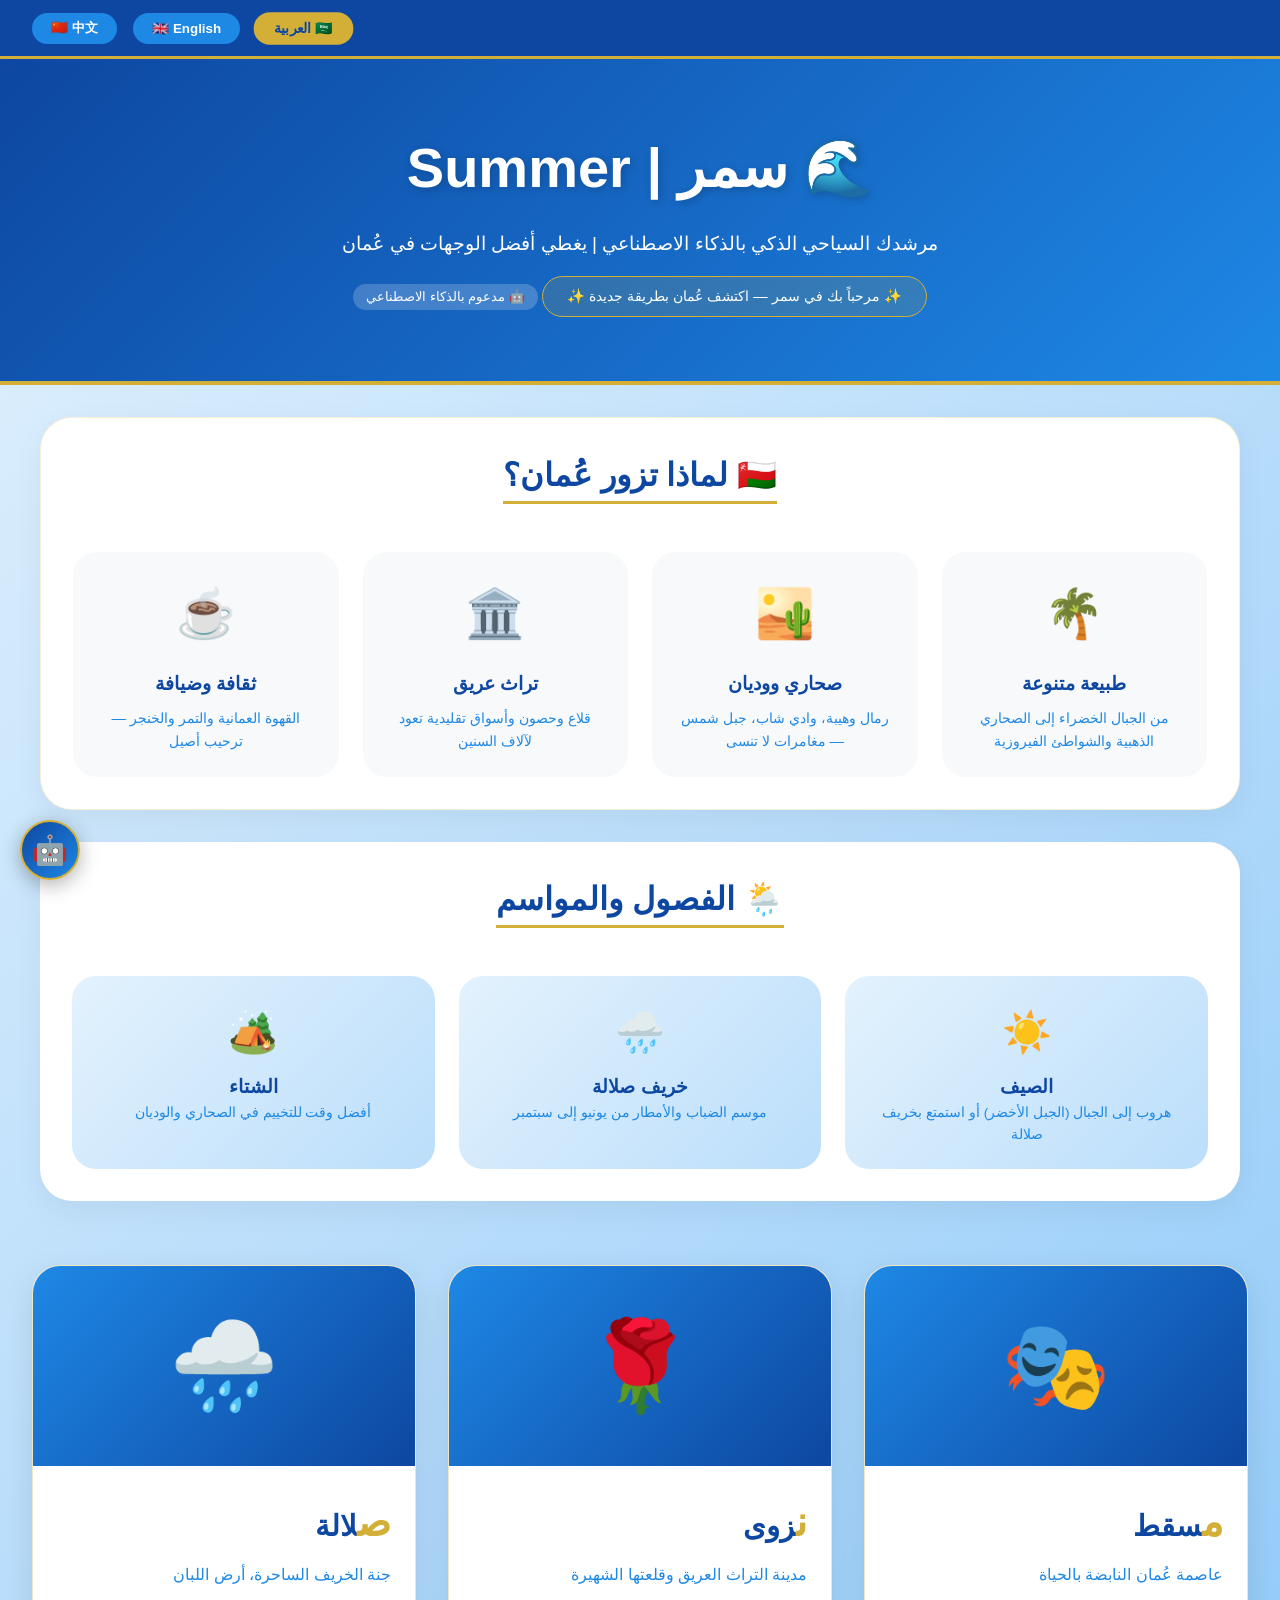
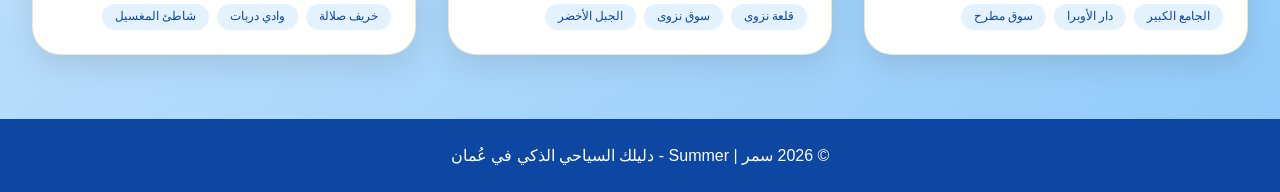
==== commit 0b412dbf: "Add smart AI assistant with 3 buttons (Ask Summer, Plan My Trip, Auto Suggest), complete full transl" ====
--- a/index.html
+++ b/index.html
@@ -360,7 +360,7 @@
         .detail-price { font-size: 1.5rem; color: #D4AF37; font-weight: bold; margin: 1rem 0; }
         .detail-location { background: #E3F2FD; padding: 1rem; border-radius: 15px; margin: 1rem 0; }
 
-        /* AI Floating Button & Chat */
+        /* AI Chat */
         .ai-floating {
             position: fixed;
             bottom: 20px;
@@ -390,7 +390,7 @@
             position: fixed;
             bottom: 90px;
             left: 20px;
-            width: 350px;
+            width: 380px;
             background: white;
             border-radius: 20px;
             box-shadow: 0 10px 30px rgba(0,0,0,0.2);
@@ -409,7 +409,7 @@
         }
         .ai-chat-body {
             padding: 1rem;
-            height: 350px;
+            height: 400px;
             overflow-y: auto;
             font-size: 0.9rem;
         }
@@ -427,13 +427,15 @@
             margin: 0.5rem 0;
             text-align: left;
         }
-        .suggestions-grid {
+        .quick-buttons {
             display: flex;
+            gap: 0.5rem;
+            padding: 0.5rem;
+            background: #F8F9FA;
+            border-bottom: 1px solid #E3F2FD;
             flex-wrap: wrap;
-            gap: 0.5rem;
-            margin-top: 0.5rem;
-        }
-        .suggestion-btn {
+        }
+        .quick-btn {
             background: #1E88E5;
             color: white;
             border: none;
@@ -443,7 +445,7 @@
             cursor: pointer;
             transition: all 0.3s;
         }
-        .suggestion-btn:hover {
+        .quick-btn:hover {
             background: #D4AF37;
             color: #0D47A1;
         }
@@ -471,7 +473,7 @@
             .city-header h2 { font-size: 1.8rem; }
             .section h3 { font-size: 1.4rem; }
             .why-grid, .seasons-grid { grid-template-columns: 1fr; }
-            .ai-chat { width: 300px; left: 10px; bottom: 80px; }
+            .ai-chat { width: 320px; left: 10px; bottom: 80px; }
         }
     </style>
 </head>
@@ -523,20 +525,24 @@
 
 <div class="ai-chat" id="aiChat">
     <div class="ai-chat-header">🤖 سمر | المساعد الذكي</div>
+    <div class="quick-buttons">
+        <button class="quick-btn" onclick="askQuestion('ask')">🔍 اسأل سمر</button>
+        <button class="quick-btn" onclick="askQuestion('plan')">🗺️ خطط رحلتي</button>
+        <button class="quick-btn" onclick="askQuestion('suggest')">💡 اقتراح تلقائي</button>
+    </div>
     <div class="ai-chat-body" id="aiChatBody">
         <div class="ai-chat-message">👋 مرحباً! أنا سمر، مساعدك الذكي. اسألني عن أي شيء في عمان!</div>
-        <div class="suggestions-grid" id="suggestionsGrid"></div>
     </div>
     <div class="ai-chat-input">
-        <input type="text" id="aiChatInput" placeholder="اسأل سمر...">
+        <input type="text" id="aiChatInput" placeholder="اكتب سؤالك هنا...">
         <button onclick="sendAIMessage()">إرسال</button>
     </div>
 </div>
 
-<div class="footer"><p>© 2026 سمر | Summer - دليلك السياحي الذكي في عُمان</p></div>
+<div class="footer"><p id="footerText">© 2026 سمر | Summer - دليلك السياحي الذكي في عُمان</p></div>
 
 <script>
-    // ==================== COMPLETE TRANSLATIONS ====================
+    // ==================== COMPLETE TRANSLATIONS (FULLY TRANSLATED) ====================
     const translations = {
         ar: {
             heroTitle: "🌊 سمر | Summer",
@@ -552,6 +558,7 @@
             khareefTitle: "خريف صلالة", khareefDesc: "موسم الضباب والأمطار من يونيو إلى سبتمبر",
             winterTitle: "الشتاء", winterDesc: "أفضل وقت للتخييم في الصحاري والوديان",
             backToCity: "🏠 العودة للمدينة", backHome: "🏠 العودة للرئيسية",
+            footer: "© 2026 سمر | Summer - دليلك السياحي الذكي في عُمان",
             sections: { landmarks: "🏛️ المعالم والأنشطة", food: "🍽️ الأكلات الشعبية", customs: "🎭 العادات والتقاليد", hotels: "🏨 أفضل الفنادق", cafes: "☕ أفضل المقاهي", restaurants: "🍽️ أفضل المطاعم" }
         },
         en: {
@@ -568,6 +575,7 @@
             khareefTitle: "Salalah Khareef", khareefDesc: "Monsoon season from June to September",
             winterTitle: "Winter", winterDesc: "Best time for camping in deserts and wadis",
             backToCity: "🏠 Back to City", backHome: "🏠 Back to Home",
+            footer: "© 2026 Summer | Your AI Smart Tourism Guide in Oman",
             sections: { landmarks: "🏛️ Attractions & Activities", food: "🍽️ Traditional Food", customs: "🎭 Customs & Traditions", hotels: "🏨 Top Hotels", cafes: "☕ Top Cafes", restaurants: "🍽️ Best Restaurants" }
         },
         zh: {
@@ -584,53 +592,66 @@
             khareefTitle: "塞拉莱雨季", khareefDesc: "六月至九月的季风季节",
             winterTitle: "冬季", winterDesc: "沙漠和干河露营的最佳时间",
             backToCity: "🏠 返回城市", backHome: "🏠 返回首页",
+            footer: "© 2026 Summer | 您的阿曼智能旅游指南",
             sections: { landmarks: "🏛️ 景点与活动", food: "🍽️ 传统美食", customs: "🎭 习俗与传统", hotels: "🏨 最佳酒店", cafes: "☕ 最佳咖啡馆", restaurants: "🍽️ 最佳餐厅" }
         }
     };
 
-    // ==================== AI RESPONSES (10+ Smart Responses) ====================
+    // ==================== SMART AI RESPONSES (FULLY TRANSLATED) ====================
     const aiResponses = {
         ar: {
-            default: "شكراً لسؤالك! 😊 أنا سمر، أساعدك في اكتشاف عمان. يمكنك سؤالي عن المدن، المطاعم، الفعاليات، أو أطلب مني اقتراح خيارات. ماذا تحب أن تعرف؟",
-            restaurantsMuscat: "🍽️ **أفضل ٥ مطاعم في مسقط:**\n1. P.F. Chang's (صيني - Avenues Mall)\n2. China Mood (صيني فاخر - Al Bustan Palace)\n3. Bait Al Luban (عماني تقليدي - القرم)\n4. Turkish House (تركي - الخوير)\n5. The Steakhouse (ستيك - الخوير)\n\nهل تريد معلومات أكثر عن أي مطعم؟",
-            placesNizwa: "🏛️ **أفضل أماكن سياحية في نزوى:**\n• قلعة نزوى (برج دائري ضخم)\n• سوق نزوى التقليدي (خناجر وفضة)\n• الجبل الأخضر (موسم الورد مارس-مايو)\n• فلج دارس (موقع تراث عالمي)\n• حصن بيت الرديدة\n\nهل تريد تفاصيل أكثر عن أي مكان؟",
-            khareefTiming: "🌧️ **موسم خريف صلالة** يبدأ من **يونيو** ويستمر حتى **سبتمبر**.\n\nخلال هذه الفترة، تتحول الطبيعة إلى خضرة جميلة، مع ضباب وأمطار خفيفة. أفضل وقت للزيارة هو يوليو وأغسطس.\n\nهل تريد اقتراحات لأماكن في صلالة؟",
-            omaniFood: "🍖 **أين تذوق الأكل العماني الشعبي؟**\n\n• مطعم الأخطم (القرم، مسقط) - الشواء العماني\n• مطعم بيت اللبن (القرم) - مجبوس وهريس\n• مطعم القلعة (نزوى) - حلوى عمانية\n• سوق مطرح (مسقط) - خبيصة وبلاليط\n\nهل تريد طريقة تحضير أي أكلة؟",
-            hotelSalalah: "🏨 **أفضل فنادق ٥ نجوم في صلالة:**\n\n1. فندق الفانات - جي دبليو ماريوت (منتجع فاخر)\n2. منتجع صلالة روتانا (إطلالة على البحر)\n3. منتجع كراون بلازا صلالة (قريب من شاطئ المغسيل)\n4. فندق صلالة بيتش (على البحر مباشرة)\n5. فندق هوليدي إن صلالة (خيار اقتصادي فاخر)\n\nهل تريد معرفة الأسعار؟",
-            eventsMuscat: "🎭 **الفعاليات في مسقط 2026:**\n\n• مهرجان مسقط (يناير-فبراير): عروض موسيقية، ألعاب نارية، أكشاك طعام\n• معرض عمان للكتاب (فبراير/مارس)\n• مهرجان صلالة السياحي (يوليو-أغسطس)\n• سباقات الهجن (أكتوبر-مارس)\n\nهل تريد مواعيد محددة؟",
-            wadiShabDirections: "🏞️ **كيف تصل إلى وادي شاب؟**\n\n• من مسقط: 1.5 ساعة بالسيارة (اتجاه صور)\n• من صور: 45 دقيقة\n• بعد الوصول: تحتاج قارب صغير (1 ريال) لعبور النهر\n• ثم تمشي 40 دقيقة لتصل إلى المسابح والكهف\n\n⚠️ نصيحة: أحضر ملابس سباحة وماء!",
-            omaniCustoms: "🎭 **العادات العمانية الأصيلة:**\n\n• الخنجر العماني: رمز الرجولة والشرف\n• القهوة العمانية: تقدم للضيوف مع التمر\n• الرزحة: رقصة شعبية بالسيوف\n• العازي: فن شعري تقليدي\n• الفلاج: نظام ري قديم (تراث عالمي)\n\nهل تريد معرفة المزيد عن أي عادة؟",
-            twoDayTrip: "🗺️ **رحلة مقترحة ليومين في عمان:**\n\n**اليوم الأول - مسقط:**\n• الصباح: الجامع الكبير\n• الظهر: متحف عمان + سوق مطرح\n• المساء: كورنيش مطرح + دار الأوبرا\n\n**اليوم الثاني - نزوى:**\n• الصباح: قلعة نزوى + سوق نزوى\n• الظهر: الجبل الأخضر (مدرجات الورد)\n• المساء: العودة لمسقط\n\nهل تريد تعديل الرحلة؟",
-            jebelAkhdarBestTime: "🌹 **أفضل وقت لزيارة الجبل الأخضر:**\n\n• **مارس - مايو**: موسم الورد (قطف الورد وتقطير ماء الورد)\n• **يونيو - أغسطس**: هروب من حر الصيف (أجواء معتدلة)\n• **سبتمبر - أكتوبر**: موسم الرمان\n\n⚠️ ملاحظة: الطريق جبلي، يفضل سيارة دفع رباعي.\n\nهل تريد معلومات عن الإقامة هناك؟",
-            generalHelp: "أنا هنا لمساعدتك! يمكنك سؤالي عن:\n• مدن عمان (مسقط، نزوى، صلالة)\n• مطاعم وفنادق\n• فعاليات ومواسم\n• عادات وتقاليد\n• وجهات سياحية\n\nماذا تريد أن تعرف؟"
+            welcome: "👋 مرحباً! أنا سمر، مساعدك الذكي. اسألني عن أي شيء في عمان!",
+            ask: "🔍 ماذا تريد أن تسأل عن عمان؟ يمكنك أن تسألني عن المدن، المطاعم، الفنادق، الفعاليات، أو أي شيء آخر!",
+            plan: "🗺️ خطط رحلتك إلى عمان! أخبرني: كم يوم ستقضي؟ ما هي اهتماماتك (ثقافة، طبيعة، شواطئ)؟ وسأقوم بإنشاء رحلة مخصصة لك!",
+            suggest: "💡 بناءً على اهتماماتك، أقترح عليك:\n• زيارة مسقط (الجامع الكبير، دار الأوبرا، سوق مطرح)\n• رحلة إلى نزوى (قلعة نزوى، الجبل الأخضر)\n• استمتع بخريف صلالة (يونيو-سبتمبر)\n• مغامرة في وادي شاب أو رمال وهيبة\n• تذوق الأكل العماني الشهي\n\nهل تريد تفاصيل أكثر؟",
+            defaultResponse: (q) => `شكراً لسؤالك عن "${q}". 😊\n\nأنا سمر، مساعدك السياحي الذكي. هل يمكنك توضيح سؤالك أكثر؟\n\nيمكنني مساعدتك في:\n• معلومات عن المدن (مسقط، نزوى، صلالة)\n• اقتراح مطاعم وفنادق\n• فعاليات ومواسم\n• عادات وتقاليد\n• خطط رحلات\n\nماذا تريد أن تعرف بالضبط؟`,
+            muscat: "مسقط: عاصمة عُمان. أبرز المعالم: الجامع الكبير، دار الأوبرا السلطانية، سوق مطرح، متحف عُمان، كورنيش مطرح. أفضل مطاعم: P.F. Chang's، China Mood، Bait Al Luban. أفضل فنادق: جراند حياة، شانغريلا، كراون بلازا.",
+            nizwa: "نزوى: مدينة التراث. أبرز المعالم: قلعة نزوى (برج دائري ضخم)، سوق نزوى التقليدي، الجبل الأخضر (موسم الورد مارس-مايو)، فلج دارس (تراث عالمي).",
+            salalah: "صلالة: جنة الخريف. أبرز المعالم: وادي دربات (شلالات موسمية)، شاطئ المغسيل (فوهات مائية)، أرض اللبان (يونسكو)، خريف صلالة (يونيو-سبتمبر).",
+            wadiShab: "وادي شاب: من أجمل الوديان في عمان.\n• الموقع: بين مسقط وصور\n• النشاطات: سباحة، مشي، تصوير\n• كيفية الوصول: قارب صغير + مشي 40 دقيقة\n• أفضل وقت: أكتوبر-أبريل",
+            wahiba: "رمال وهيبة: بحر من الكثبان الذهبية.\n• النشاطات: ركوب الكثبان، تخييم، مراقبة النجوم\n• أفضل وقت: أكتوبر-مارس (الشتاء)\n• نصيحة: خذ جولة مع مرشد محلي",
+            jebelShams: "جبل شمس: أعلى قمة في عمان (3000م).\n• المميزات: جراند كانيون عمان، مناظر خلابة\n• النشاطات: مشي، تخييم، تصوير\n• أفضل وقت: سبتمبر-أبريل",
+            khareef: "خريف صلالة: موسم الضباب والأمطار من يونيو إلى سبتمبر.\n• المميزات: طبيعة خضراء، شلالات، أجواء باردة\n• الأماكن: وادي دربات، شاطئ المغسيل، جبل صمرحان",
+            restaurants: "أفضل المطاعم في عمان:\n• مسقط: P.F. Chang's (صيني)، Bait Al Luban (عماني)، Turkish House (تركي)\n• نزوى: Great Wall Hot Pot (صيني)، Nizwa Fort Restaurant (عماني)\n• صلالة: China Palace (صيني)، Al Mina (مأكولات بحرية)",
+            hotels: "أفضل الفنادق في عمان:\n• مسقط: جراند حياة، شانغريلا، كراون بلازا\n• نزوى: منتجع الجبل الأخضر، فندق نزوى أوتيل\n• صلالة: الفانات - جي دبليو ماريوت، صلالة روتانا",
+            customs: "العادات العمانية الأصيلة:\n• الخنجر العماني: رمز الرجولة والشرف\n• القهوة العمانية: تقدم للضيوف مع التمر\n• الرزحة: رقصة شعبية بالسيوف\n• العازي: فن شعري تقليدي\n• الفلاج: نظام ري قديم (تراث عالمي)",
+            events: "الفعاليات السنوية في عمان:\n• مهرجان مسقط (يناير-فبراير)\n• معرض عمان للكتاب (فبراير-مارس)\n• خريف صلالة (يونيو-سبتمبر)\n• مهرجان ربيع الورد (مارس-مايو في الجبل الأخضر)\n• سباقات الهجن (أكتوبر-مارس)"
         },
         en: {
-            default: "Thank you for your question! 😊 I'm Summer, your smart guide to Oman. Ask me about cities, restaurants, events, or ask for suggestions. What would you like to know?",
-            restaurantsMuscat: "🍽️ **Top 5 Restaurants in Muscat:**\n1. P.F. Chang's (Chinese - Avenues Mall)\n2. China Mood (Fine Chinese - Al Bustan Palace)\n3. Bait Al Luban (Traditional Omani - Qurum)\n4. Turkish House (Turkish - Al Khuwair)\n5. The Steakhouse (Steak - Al Khuwair)\n\nWant more details about any restaurant?",
-            placesNizwa: "🏛️ **Top attractions in Nizwa:**\n• Nizwa Fort (circular tower)\n• Nizwa Traditional Souq (daggers & silver)\n• Jebel Akhdar (Rose Season March-May)\n• Falaj Daris (UNESCO site)\n• Al Rudaidah Fort\n\nWant more details?",
-            khareefTiming: "🌧️ **Salalah Khareef season** runs from **June to September**.\n\nThe weather is cool with fog and light rain. Best time to visit is July-August.\n\nWant recommendations for places in Salalah?",
-            omaniFood: "🍖 **Where to try Omani food?**\n\n• Al Aktham Restaurant (Qurum, Muscat) - Shuwa\n• Bait Al Luban (Qurum) - Majboos\n• Nizwa Fort Restaurant (Nizwa) - Omani Halwa\n• Mutrah Souq (Muscat) - Khabeesa\n\nWant recipes?",
-            hotelSalalah: "🏨 **Top 5-star hotels in Salalah:**\n\n1. Al Fanar - JW Marriott (Luxury resort)\n2. Salalah Rotana Resort (Sea view)\n3. Crowne Plaza Salalah (Near Mughsail Beach)\n4. Salalah Beach Hotel (On the beach)\n5. Holiday Inn Salalah (Affordable luxury)\n\nWant prices?",
-            eventsMuscat: "🎭 **Events in Muscat 2026:**\n\n• Muscat Festival (Jan-Feb): Music, fireworks, food stalls\n• Oman Book Fair (Feb/Mar)\n• Salalah Tourism Festival (Jul-Aug)\n• Camel Racing (Oct-Mar)\n\nWant specific dates?",
-            wadiShabDirections: "🏞️ **How to get to Wadi Shab:**\n\n• From Muscat: 1.5 hours drive (towards Sur)\n• From Sur: 45 minutes\n• After arrival: Take a small boat (1 OMR)\n• Then hike 40 minutes to the pools and cave\n\n⚠️ Tip: Bring swimwear and water!",
-            omaniCustoms: "🎭 **Authentic Omani customs:**\n\n• Omani Khanjar: Symbol of honor\n• Omani Coffee: Served with dates\n• Al Razha: Traditional sword dance\n• Al Azi: Traditional poetry\n• Falaj: Ancient irrigation system\n\nWant to know more?",
-            twoDayTrip: "🗺️ **2-day Oman itinerary:**\n\n**Day 1 - Muscat:**\n• Morning: Grand Mosque\n• Afternoon: National Museum + Mutrah Souq\n• Evening: Mutrah Corniche + Opera House\n\n**Day 2 - Nizwa:**\n• Morning: Nizwa Fort + Souq\n• Afternoon: Jebel Akhdar (Rose terraces)\n• Evening: Return to Muscat\n\nWant to modify the trip?",
-            jebelAkhdarBestTime: "🌹 **Best time to visit Jebel Akhdar:**\n\n• **March-May**: Rose season\n• **June-August**: Escape summer heat\n• **September-October**: Pomegranate season\n\n⚠️ Note: Mountain road, 4x4 recommended.\n\nWant accommodation info?",
-            generalHelp: "I'm here to help! Ask me about:\n• Omani cities (Muscat, Nizwa, Salalah)\n• Restaurants & Hotels\n• Events & Seasons\n• Customs & Traditions\n• Tourist attractions\n\nWhat would you like to know?"
+            welcome: "👋 Hello! I'm Summer, your smart assistant. Ask me anything about Oman!",
+            ask: "🔍 What would you like to ask about Oman? You can ask me about cities, restaurants, hotels, events, or anything else!",
+            plan: "🗺️ Plan your trip to Oman! Tell me: How many days will you spend? What are your interests (culture, nature, beaches)? I'll create a customized itinerary for you!",
+            suggest: "💡 Based on your interests, I suggest:\n• Visit Muscat (Grand Mosque, Opera House, Mutrah Souq)\n• Trip to Nizwa (Nizwa Fort, Jebel Akhdar)\n• Enjoy Salalah Khareef (June-September)\n• Adventure in Wadi Shab or Wahiba Sands\n• Taste delicious Omani food\n\nWant more details?",
+            defaultResponse: (q) => `Thank you for asking about "${q}". 😊\n\nI'm Summer, your smart tourism assistant. Could you clarify your question?\n\nI can help you with:\n• City information (Muscat, Nizwa, Salalah)\n• Restaurant and hotel recommendations\n• Events and seasons\n• Customs and traditions\n• Trip planning\n\nWhat would you like to know exactly?`,
+            muscat: "Muscat: The capital of Oman. Top attractions: Grand Mosque, Royal Opera House, Mutrah Souq, National Museum, Mutrah Corniche. Best restaurants: P.F. Chang's, China Mood, Bait Al Luban. Best hotels: Grand Hyatt, Shangri-La, Crowne Plaza.",
+            nizwa: "Nizwa: Heritage city. Top attractions: Nizwa Fort (large circular tower), Nizwa Traditional Souq, Jebel Akhdar (Rose Season March-May), Falaj Daris (UNESCO).",
+            salalah: "Salalah: Khareef paradise. Top attractions: Wadi Darbat (seasonal waterfalls), Mughsail Beach (blowholes), Land of Frankincense (UNESCO), Khareef Salalah (June-September).",
+            wadiShab: "Wadi Shab: One of the most beautiful wadis in Oman.\n• Location: Between Muscat and Sur\n• Activities: Swimming, hiking, photography\n• How to get there: Small boat + 40 min hike\n• Best time: October-April",
+            wahiba: "Wahiba Sands: Sea of golden dunes.\n• Activities: Dune bashing, camping, stargazing\n• Best time: October-March (winter)\n• Tip: Take a tour with a local guide",
+            jebelShams: "Jebel Shams: Highest peak in Oman (3000m).\n• Features: Oman's Grand Canyon, stunning views\n• Activities: Hiking, camping, photography\n• Best time: September-April",
+            khareef: "Salalah Khareef: Monsoon season from June to September.\n• Features: Green nature, waterfalls, cool weather\n• Places: Wadi Darbat, Mughsail Beach, Jabal Samhan",
+            restaurants: "Best restaurants in Oman:\n• Muscat: P.F. Chang's (Chinese), Bait Al Luban (Omani), Turkish House (Turkish)\n• Nizwa: Great Wall Hot Pot (Chinese), Nizwa Fort Restaurant (Omani)\n• Salalah: China Palace (Chinese), Al Mina (Seafood)",
+            hotels: "Best hotels in Oman:\n• Muscat: Grand Hyatt, Shangri-La, Crowne Plaza\n• Nizwa: Jebel Akhdar Resort, Nizwa Hotel\n• Salalah: Al Fanar - JW Marriott, Salalah Rotana",
+            customs: "Authentic Omani customs:\n• Omani Khanjar: Symbol of honor\n• Omani Coffee: Served with dates\n• Al Razha: Traditional sword dance\n• Al Azi: Traditional poetry\n• Falaj: Ancient irrigation system (UNESCO)",
+            events: "Annual events in Oman:\n• Muscat Festival (January-February)\n• Oman Book Fair (February-March)\n• Salalah Khareef (June-September)\n• Spring Rose Festival (March-May in Jebel Akhdar)\n• Camel Racing (October-March)"
         },
         zh: {
-            default: "谢谢你的提问！😊 我是Summer，您的阿曼智能导游。请问您想了解城市、餐厅、活动，还是需要建议？",
-            restaurantsMuscat: "🍽️ **马斯喀特最佳5家餐厅：**\n1. P.F. Chang's (中餐 - Avenues Mall)\n2. China Mood (精致中餐 - Al Bustan Palace)\n3. Bait Al Luban (传统阿曼菜 - 库鲁姆)\n4. Turkish House (土耳其菜 - 阿尔库维尔)\n5. The Steakhouse (牛排 - 阿尔库维尔)\n\n需要更多信息吗？",
-            placesNizwa: "🏛️ **尼兹瓦最佳景点：**\n• 尼兹瓦堡（圆形塔）\n• 尼兹瓦传统集市（弯刀和银器）\n• 绿色山脈（玫瑰季节 3月-5月）\n• 法莱吉达里斯（联合国教科文组织）\n\n需要更多细节吗？",
-            khareefTiming: "🌧️ **塞拉莱季风季节**从**六月到九月**。\n\n天气凉爽，有雾和小雨。最佳游览时间是七月至八月。\n\n需要塞拉莱的景点推荐吗？",
-            omaniFood: "🍖 **在哪里品尝阿曼美食？**\n\n• Al Aktham餐厅（库鲁姆，马斯喀特）- 舒瓦烤肉\n• Bait Al Luban（库鲁姆）- 马吉布斯\n• 尼兹瓦堡餐厅（尼兹瓦）- 阿曼哈尔瓦\n• 马托拉集市（马斯喀特）- 哈比萨\n\n需要食谱吗？",
-            hotelSalalah: "🏨 **塞拉莱最佳五星级酒店：**\n\n1. Al Fanar - JW万豪酒店（豪华度假村）\n2. 塞拉莱罗塔纳度假村（海景）\n3. 塞拉莱皇冠假日酒店（靠近穆格赛尔海滩）\n4. 塞拉莱海滩酒店（在海滩上）\n5. 塞拉莱假日酒店（经济豪华）\n\n需要价格吗？",
-            eventsMuscat: "🎭 **2026年马斯喀特活动：**\n\n• 马斯喀特节（1月-2月）：音乐、烟花、美食摊位\n• 阿曼书展（2月/3月）\n• 塞拉莱旅游节（7月-8月）\n• 骆驼赛（10月-3月）\n\n需要具体日期吗？",
-            wadiShabDirections: "🏞️ **如何前往沙布干河：**\n\n• 从马斯喀特出发：1.5小时车程（往苏尔方向）\n• 从苏尔出发：45分钟\n• 到达后：乘小船（1阿曼里亚尔）过河\n• 然后徒步40分钟到达水池和洞穴\n\n⚠️ 提示：带上泳衣和水！",
-            omaniCustoms: "🎭 **正宗阿曼习俗：**\n\n• 阿曼弯刀：荣誉的象征\n• 阿曼咖啡：与椰枣一起供应\n• 阿尔拉兹哈：传统剑舞\n• 阿尔阿齐：传统诗歌\n• 法拉吉：古老灌溉系统\n\n想了解更多吗？",
-            twoDayTrip: "🗺️ **2天阿曼行程建议：**\n\n**第一天 - 马斯喀特：**\n• 上午：大清真寺\n• 下午：国家博物馆 + 马托拉集市\n• 晚上：马托拉滨海大道 + 歌剧院\n\n**第二天 - 尼兹瓦：**\n• 上午：尼兹瓦堡 + 集市\n• 下午：绿色山脈（玫瑰梯田）\n• 晚上：返回马斯喀特\n\n想修改行程吗？",
-            jebelAkhdarBestTime: "🌹 **游览绿色山脈的最佳时间：**\n\n• **3月-5月**：玫瑰季节\n• **6月-8月**：躲避夏季炎热\n• **9月-10月**：石榴季节\n\n⚠️ 注意：山路，建议四驱车。\n\n需要住宿信息吗？",
-            generalHelp: "我在这里帮助您！可以问我关于：\n• 阿曼城市（马斯喀特、尼兹瓦、塞拉莱）\n• 餐厅和酒店\n• 活动和季节\n• 习俗和传统\n• 旅游景点\n\n您想了解什么？"
+            welcome: "👋 您好！我是Summer，您的智能助手。请问您想了解阿曼的什么？",
+            ask: "🔍 您想问关于阿曼的什么？您可以问我关于城市、餐厅、酒店、活动或任何其他问题！",
+            plan: "🗺️ 规划您的阿曼之旅！告诉我：您将花费多少天？您的兴趣是什么（文化、自然、海滩）？我会为您创建定制行程！",
+            suggest: "💡 根据您的兴趣，我建议：\n• 参观马斯喀特（大清真寺、歌剧院、马托拉集市）\n• 前往尼兹瓦（尼兹瓦堡、绿色山脈）\n• 享受塞拉莱季风季节（六月至九月）\n• 在沙布干河或瓦希巴沙地冒险\n• 品尝美味的阿曼美食\n\n想要更多细节吗？",
+            defaultResponse: (q) => `感谢您询问关于"${q}"的问题。😊\n\n我是Summer，您的智能旅游助手。您能更具体地说明您的问题吗？\n\n我可以帮助您：\n• 城市信息（马斯喀特、尼兹瓦、塞拉莱）\n• 餐厅和酒店推荐\n• 活动和季节\n• 习俗和传统\n• 旅行规划\n\n您具体想了解什么？`,
+            muscat: "马斯喀特：阿曼首都。主要景点：大清真寺、皇家歌剧院、马托拉集市、国家博物馆、马托拉滨海大道。最佳餐厅：P.F. Chang's、China Mood、Bait Al Luban。最佳酒店：君悦酒店、香格里拉、皇冠假日。",
+            nizwa: "尼兹瓦：遗产城市。主要景点：尼兹瓦堡（大型圆形塔）、尼兹瓦传统集市、绿色山脈（玫瑰季节 3月-5月）、法莱吉达里斯（联合国教科文组织）。",
+            salalah: "塞拉莱：季风天堂。主要景点：达尔巴特干河（季节性瀑布）、穆格赛尔海滩（喷水洞）、乳香之地（联合国教科文组织）、塞拉莱季风季节（六月至九月）。",
+            wadiShab: "沙布干河：阿曼最美丽的干河之一。\n• 位置：马斯喀特和苏尔之间\n• 活动：游泳、徒步、摄影\n• 如何到达：小船 + 40分钟徒步\n• 最佳时间：十月至四月",
+            wahiba: "瓦希巴沙地：金色沙丘的海洋。\n• 活动：沙丘冲浪、露营、观星\n• 最佳时间：十月至三月（冬季）\n• 提示：请当地导游带领",
+            jebelShams: "沙姆斯山：阿曼最高峰（3000米）。\n• 特色：阿曼大峡谷，壮丽景色\n• 活动：徒步、露营、摄影\n• 最佳时间：九月至四月",
+            khareef: "塞拉莱季风季节：六月至九月的季风季节。\n• 特色：绿色自然、瀑布、凉爽天气\n• 地点：达尔巴特干河、穆格赛尔海滩、萨姆汉山",
+            restaurants: "阿曼最佳餐厅：\n• 马斯喀特：P.F. Chang's（中餐）、Bait Al Luban（阿曼菜）、Turkish House（土耳其菜）\n• 尼兹瓦：Great Wall Hot Pot（中餐）、Nizwa Fort Restaurant（阿曼菜）\n• 塞拉莱：China Palace（中餐）、Al Mina（海鲜）",
+            hotels: "阿曼最佳酒店：\n• 马斯喀特：君悦酒店、香格里拉、皇冠假日\n• 尼兹瓦：绿色山脈度假村、尼兹瓦酒店\n• 塞拉莱：Al Fanar - JW万豪酒店、塞拉莱罗塔纳",
+            customs: "正宗阿曼习俗：\n• 阿曼弯刀：荣誉的象征\n• 阿曼咖啡：与椰枣一起供应\n• 阿尔拉兹哈：传统剑舞\n• 阿尔阿齐：传统诗歌\n• 法拉吉：古老灌溉系统（联合国教科文组织）",
+            events: "阿曼年度活动：\n• 马斯喀特节（一月-二月）\n• 阿曼书展（二月-三月）\n• 塞拉莱季风季节（六月-九月）\n• 春季玫瑰节（三月-五月，绿色山脈）\n• 骆驼赛（十月-三月）"
         }
     };
 
@@ -653,28 +674,25 @@
         return `<div class="stars">${stars} (${rating})</div>`;
     }
 
-    function renderSuggestions() {
-        const suggestions = [
-            "اقترح لي ٥ مطاعم في مسقط",
-            "وش أفضل أماكن سياحية في نزوى؟",
-            "متى موسم خريف صلالة؟",
-            "وين ألقى أكل عماني شعبي؟",
-            "اقترح فندق ٥ نجوم في صلالة",
-            "وش الفعاليات في مسقط هالسنة؟",
-            "كيف أوصل إلى وادي شاب؟",
-            "وش العادات العمانية الأصيلة؟",
-            "اقترح لي رحلة ليومين في عمان",
-            "وش أفضل وقت لزيارة الجبل الأخضر؟"
-        ];
-        const grid = document.getElementById('suggestionsGrid');
-        if (grid) {
-            grid.innerHTML = suggestions.map(s => `<button class="suggestion-btn" onclick="sendSuggestion('${s.replace(/'/g, "\\'")}')">💡 ${s}</button>`).join('');
-        }
-    }
-
-    function sendSuggestion(text) {
-        document.getElementById('aiChatInput').value = text;
-        sendAIMessage();
+    function askQuestion(type) {
+        const responses = aiResponses[currentLang];
+        const chatBody = document.getElementById('aiChatBody');
+        if (type === 'ask') {
+            chatBody.innerHTML += `<div class="user-message">👤 🔍 اسأل سمر</div>`;
+            chatBody.innerHTML += `<div class="ai-chat-message">🤖 ${responses.ask}</div>`;
+        } else if (type === 'plan') {
+            chatBody.innerHTML += `<div class="user-message">👤 🗺️ خطط رحلتي</div>`;
+            chatBody.innerHTML += `<div class="ai-chat-message">🤖 ${responses.plan}</div>`;
+        } else if (type === 'suggest') {
+            chatBody.innerHTML += `<div class="user-message">👤 💡 اقتراح تلقائي</div>`;
+            chatBody.innerHTML += `<div class="ai-chat-message">🤖 ${responses.suggest}</div>`;
+        }
+        chatBody.scrollTop = chatBody.scrollHeight;
+        // Show chat window if hidden
+        const chat = document.getElementById('aiChat');
+        if (chat.style.display !== 'flex') {
+            chat.style.display = 'flex';
+        }
     }
 
     function sendAIMessage() {
@@ -696,58 +714,43 @@
         const lowerQ = question.toLowerCase();
         const responses = aiResponses[currentLang];
         
-        if (lowerQ.includes('مطاعم') && (lowerQ.includes('مسقط') || lowerQ.includes('muscat'))) {
-            return responses.restaurantsMuscat;
-        }
-        if (lowerQ.includes('أفضل') && (lowerQ.includes('نزوى') || lowerQ.includes('nizwa'))) {
-            return responses.placesNizwa;
-        }
-        if (lowerQ.includes('موسم') && (lowerQ.includes('خريف') || lowerQ.includes('صلالة') || lowerQ.includes('salalah') || lowerQ.includes('khareef'))) {
-            return responses.khareefTiming;
-        }
-        if ((lowerQ.includes('أكل') || lowerQ.includes('عماني') || lowerQ.includes('شعبي') || lowerQ.includes('food')) && !lowerQ.includes('مطاعم')) {
-            return responses.omaniFood;
-        }
-        if (lowerQ.includes('فندق') && (lowerQ.includes('صلالة') || lowerQ.includes('salalah'))) {
-            return responses.hotelSalalah;
-        }
-        if ((lowerQ.includes('فعاليات') || lowerQ.includes('مهرجان')) && (lowerQ.includes('مسقط') || lowerQ.includes('muscat'))) {
-            return responses.eventsMuscat;
-        }
-        if ((lowerQ.includes('وادي شاب') || lowerQ.includes('wadi shab')) && (lowerQ.includes('كيف') || lowerQ.includes('اوصل') || lowerQ.includes('directions'))) {
-            return responses.wadiShabDirections;
-        }
-        if ((lowerQ.includes('عادات') || lowerQ.includes('تقاليد') || lowerQ.includes('customs'))) {
-            return responses.omaniCustoms;
-        }
-        if ((lowerQ.includes('رحلة') || lowerQ.includes('يومين') || lowerQ.includes('itinerary'))) {
-            return responses.twoDayTrip;
-        }
-        if ((lowerQ.includes('الجبل الأخضر') || lowerQ.includes('jebel akhdar')) && (lowerQ.includes('وقت') || lowerQ.includes('best time'))) {
-            return responses.jebelAkhdarBestTime;
-        }
-        if (lowerQ.includes('مساعدة') || lowerQ.includes('help') || lowerQ.includes('خيارات') || lowerQ.includes('options')) {
-            return responses.generalHelp;
-        }
-        
-        // Handle random questions
-        if (lowerQ.includes('كم') || lowerQ.includes('سعر') || lowerQ.includes('price')) {
-            return currentLang === 'ar' ? "الأسعار تختلف حسب الموسم والفندق. هل تريد استفسار عن فندق معين؟ 😊" :
-                   (currentLang === 'en' ? "Prices vary by season and hotel. Would you like to inquire about a specific hotel? 😊" :
-                   "价格因季节和酒店而异。您想咨询特定酒店吗？😊");
-        }
-        if (lowerQ.includes('طقس') || lowerQ.includes('weather')) {
-            return currentLang === 'ar' ? "عمان تتمتع بمناخ متنوع. الصيف حار (خاصة يونيو-أغسطس)، والشتاء معتدل. صلالة باردة خلال الخريف (يونيو-سبتمبر). 😊" :
-                   (currentLang === 'en' ? "Oman has diverse climate. Summer is hot (especially June-August), winter is mild. Salalah is cool during Khareef (June-September). 😊" :
-                   "阿曼气候多样。夏季炎热（尤其是六月至八月），冬季温和。塞拉莱在季风季节（六月至九月）凉爽。😊");
-        }
-        if (lowerQ.includes('تأشيرة') || lowerQ.includes('visa')) {
-            return currentLang === 'ar' ? "مواطني أكثر من 100 دولة يمكنهم الحصول على تأشيرة إلكترونية أو تأشيرة عند الوصول. يفضل مراجعة موقع الشرطة السلطانية العمانية للتفاصيل. 😊" :
-                   (currentLang === 'en' ? "Citizens of over 100 countries can get an eVisa or visa on arrival. Please check the Royal Oman Police website for details. 😊" :
-                   "超过100个国家的公民可以获得电子签证或落地签证。请查看阿曼皇家警察网站了解详情。😊");
-        }
-        
-        return responses.default;
+        // Check for specific keywords
+        if (lowerQ.includes('مسقط') || lowerQ.includes('muscat') || lowerQ.includes('马斯喀特')) {
+            return responses.muscat;
+        }
+        if (lowerQ.includes('نزوى') || lowerQ.includes('nizwa') || lowerQ.includes('尼兹瓦')) {
+            return responses.nizwa;
+        }
+        if (lowerQ.includes('صلالة') || lowerQ.includes('salalah') || lowerQ.includes('塞拉莱')) {
+            return responses.salalah;
+        }
+        if (lowerQ.includes('وادي شاب') || lowerQ.includes('wadi shab') || lowerQ.includes('沙布干河')) {
+            return responses.wadiShab;
+        }
+        if ((lowerQ.includes('رمال') || lowerQ.includes('wahiba')) && (lowerQ.includes('صحراء') || lowerQ.includes('desert'))) {
+            return responses.wahiba;
+        }
+        if ((lowerQ.includes('جبل شمس') || lowerQ.includes('jebel shams')) && (lowerQ.includes('قمة') || lowerQ.includes('peak'))) {
+            return responses.jebelShams;
+        }
+        if (lowerQ.includes('خريف') && (lowerQ.includes('صلالة') || lowerQ.includes('salalah') || lowerQ.includes('khareef'))) {
+            return responses.khareef;
+        }
+        if (lowerQ.includes('مطعم') || lowerQ.includes('restaurant') || lowerQ.includes('餐厅')) {
+            return responses.restaurants;
+        }
+        if (lowerQ.includes('فندق') || lowerQ.includes('hotel') || lowerQ.includes('酒店')) {
+            return responses.hotels;
+        }
+        if (lowerQ.includes('عادات') || lowerQ.includes('customs') || lowerQ.includes('习俗')) {
+            return responses.customs;
+        }
+        if (lowerQ.includes('فعاليات') || lowerQ.includes('مهرجان') || lowerQ.includes('events') || lowerQ.includes('festival')) {
+            return responses.events;
+        }
+        
+        // Default response
+        return responses.defaultResponse(question);
     }
 
     function toggleAIChat() {
@@ -756,7 +759,6 @@
             chat.style.display = 'none';
         } else {
             chat.style.display = 'flex';
-            renderSuggestions();
         }
     }
 
@@ -929,6 +931,13 @@
         document.getElementById('khareefDesc').innerHTML = t.khareefDesc;
         document.getElementById('winterTitle').innerHTML = t.winterTitle;
         document.getElementById('winterDesc').innerHTML = t.winterDesc;
+        document.getElementById('footerText').innerHTML = t.footer;
+        
+        // Update welcome message in chat
+        const chatBody = document.getElementById('aiChatBody');
+        if (chatBody && chatBody.children.length > 0) {
+            chatBody.innerHTML = `<div class="ai-chat-message">${aiResponses[lang].welcome}</div>`;
+        }
         
         document.querySelectorAll('.lang-btn').forEach(btn => btn.classList.remove('active'));
         if (lang === 'ar') document.querySelector('.lang-btn:first-child').classList.add('active');
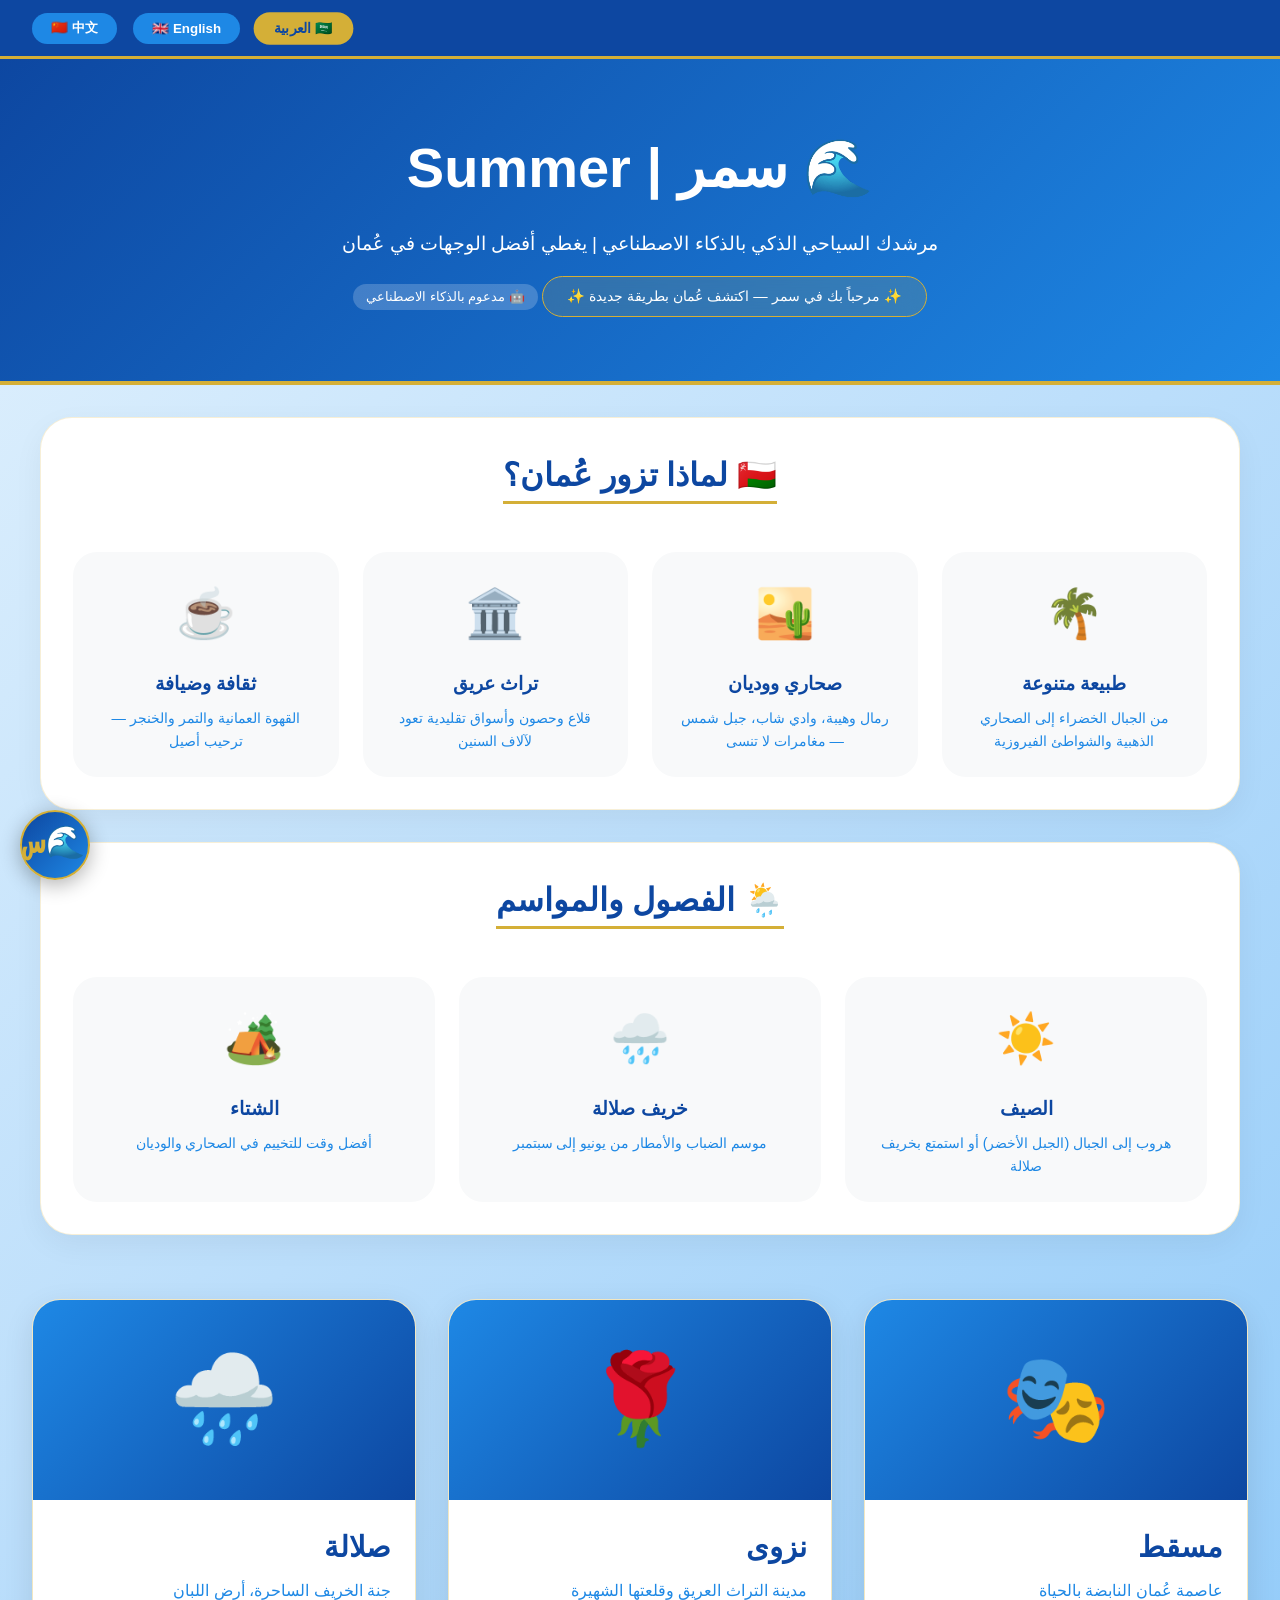
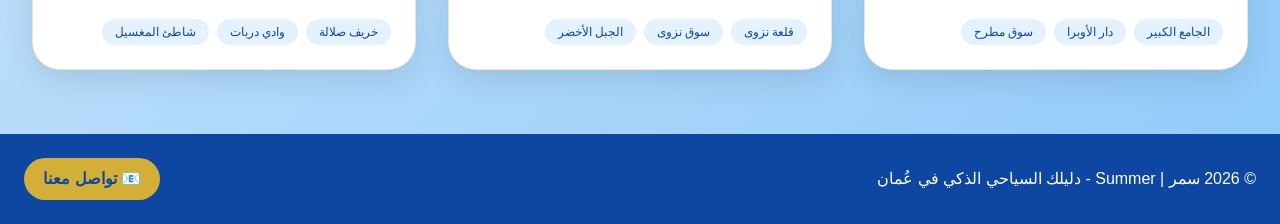
==== commit 9d21bd22: "Update index.html" ====
--- a/index.html
+++ b/index.html
@@ -6,7 +6,7 @@
     <title>سمر | Summer - دليلك السياحي الذكي في عُمان</title>
     <style>
         * { margin: 0; padding: 0; box-sizing: border-box; }
-        
+
         body {
             font-family: 'Segoe UI', Tahoma, Geneva, Verdana, sans-serif;
             background: linear-gradient(135deg, #E3F2FD 0%, #BBDEFB 50%, #90CAF9 100%);
@@ -14,17 +14,14 @@
             line-height: 1.6;
             overflow-x: hidden;
         }
-        
+
         body[dir="ltr"] { direction: ltr; text-align: left; }
         body[dir="rtl"] { direction: rtl; text-align: right; }
 
+        /* ===== ANIMATIONS ===== */
         @keyframes fadeInUp {
             from { opacity: 0; transform: translateY(30px); }
             to { opacity: 1; transform: translateY(0); }
-        }
-        @keyframes fadeIn {
-            from { opacity: 0; }
-            to { opacity: 1; }
         }
         @keyframes gradientShift {
             0% { background-position: 0% 50%; }
@@ -35,10 +32,11 @@
             0%, 100% { opacity: 1; }
             50% { opacity: 0.6; }
         }
-        
+
         .fade-up { opacity: 0; transform: translateY(30px); transition: all 0.6s ease; }
         .fade-up.visible { opacity: 1; transform: translateY(0); }
 
+        /* ===== LANGUAGE BAR ===== */
         .language-bar {
             background-color: #0D47A1;
             padding: 0.8rem 2rem;
@@ -67,6 +65,7 @@
             transform: scale(1.05);
         }
 
+        /* ===== HERO SECTION ===== */
         .hero {
             background: linear-gradient(135deg, #0D47A1, #1E88E5, #0D47A1);
             background-size: 200% 200%;
@@ -77,17 +76,8 @@
             margin-bottom: 2rem;
             border-bottom: 4px solid #D4AF37;
         }
-        .hero h1 {
-            font-size: 3.5rem;
-            margin-bottom: 1rem;
-            animation: fadeIn 1s ease;
-            text-shadow: 2px 2px 8px rgba(0,0,0,0.2);
-        }
-        .hero p {
-            font-size: 1.2rem;
-            max-width: 800px;
-            margin: 0 auto;
-        }
+        .hero h1 { font-size: 3.5rem; margin-bottom: 1rem; }
+        .hero p { font-size: 1.2rem; max-width: 800px; margin: 0 auto; }
         .hero-welcome {
             background: rgba(212, 175, 55, 0.15);
             backdrop-filter: blur(10px);
@@ -108,7 +98,8 @@
             animation: pulse 2s infinite;
         }
 
-        .why-oman {
+        /* ===== SECTIONS (Why Oman, Seasons) ===== */
+        .why-oman, .seasons {
             background: white;
             margin: 2rem auto;
             padding: 2rem;
@@ -117,7 +108,7 @@
             box-shadow: 0 10px 30px rgba(0,0,0,0.05);
             border: 1px solid rgba(212, 175, 55, 0.2);
         }
-        .why-oman h2 {
+        .why-oman h2, .seasons h2 {
             text-align: center;
             font-size: 2rem;
             color: #0D47A1;
@@ -125,51 +116,25 @@
             border-bottom: 3px solid #D4AF37;
             display: inline-block;
         }
-        .why-grid {
+        .why-grid, .seasons-grid {
             display: grid;
             grid-template-columns: repeat(auto-fit, minmax(250px, 1fr));
             gap: 1.5rem;
             margin-top: 1.5rem;
         }
-        .why-card {
+        .why-card, .season-card {
             text-align: center;
             padding: 1.5rem;
             background: #F8F9FA;
             border-radius: 24px;
             transition: all 0.3s;
         }
-        .why-card:hover { transform: translateY(-5px); box-shadow: 0 10px 25px rgba(0,0,0,0.1); }
-        .why-icon { font-size: 3rem; display: block; margin-bottom: 1rem; }
-        .why-card h3 { color: #0D47A1; margin-bottom: 0.5rem; }
-        .why-card p { color: #1E88E5; font-size: 0.9rem; }
-
-        .seasons {
-            background: white;
-            margin: 2rem auto;
-            padding: 2rem;
-            border-radius: 32px;
-            max-width: 1200px;
-            box-shadow: 0 10px 30px rgba(0,0,0,0.05);
-        }
-        .seasons h2 { text-align: center; font-size: 2rem; color: #0D47A1; margin-bottom: 1.5rem; border-bottom: 3px solid #D4AF37; display: inline-block; }
-        .seasons-grid {
-            display: grid;
-            grid-template-columns: repeat(auto-fit, minmax(200px, 1fr));
-            gap: 1.5rem;
-            margin-top: 1.5rem;
-        }
-        .season-card {
-            text-align: center;
-            padding: 1.5rem;
-            background: linear-gradient(135deg, #E3F2FD, #BBDEFB);
-            border-radius: 24px;
-            transition: all 0.3s;
-        }
-        .season-card:hover { transform: translateY(-5px); }
-        .season-icon { font-size: 2.5rem; display: block; margin-bottom: 0.5rem; }
-        .season-card h3 { color: #0D47A1; }
-        .season-card p { color: #1E88E5; font-size: 0.85rem; }
-
+        .why-card:hover, .season-card:hover { transform: translateY(-5px); box-shadow: 0 10px 25px rgba(0,0,0,0.1); }
+        .why-icon, .season-icon { font-size: 3rem; display: block; margin-bottom: 1rem; }
+        .why-card h3, .season-card h3 { color: #0D47A1; margin-bottom: 0.5rem; }
+        .why-card p, .season-card p { color: #1E88E5; font-size: 0.9rem; }
+
+        /* ===== CITIES GRID ===== */
         .cities-grid {
             display: grid;
             grid-template-columns: repeat(auto-fill, minmax(340px, 1fr));
@@ -209,12 +174,7 @@
         }
         .city-card:hover .card-icon { transform: scale(1.05); }
         .card-content { padding: 1.5rem; }
-        .card-content h3 {
-            color: #0D47A1;
-            font-size: 1.8rem;
-            margin-bottom: 0.5rem;
-        }
-        .card-content h3::first-letter { font-size: 2.5rem; color: #D4AF37; }
+        .card-content h3 { color: #0D47A1; font-size: 1.8rem; margin-bottom: 0.5rem; }
         .card-content p { color: #1E88E5; margin-bottom: 1rem; }
         .city-tags { display: flex; gap: 0.5rem; flex-wrap: wrap; }
         .tag {
@@ -227,6 +187,7 @@
         }
         .tag:hover { background: #D4AF37; transform: translateY(-2px); }
 
+        /* ===== CITY PAGE ===== */
         .city-page {
             max-width: 1200px;
             margin: 2rem auto;
@@ -339,46 +300,54 @@
         }
         .back-btn:hover { background: #0D47A1; color: #D4AF37; transform: scale(1.05); }
 
-        .footer { background: #0D47A1; color: white; text-align: center; padding: 1.5rem; margin-top: 2rem; }
-
-        .detail-page {
-            max-width: 900px;
-            margin: 2rem auto;
-            padding: 2rem;
+        .footer {
+            background: #0D47A1;
+            color: white;
+            text-align: center;
+            padding: 1.5rem;
+            margin-top: 2rem;
+            display: flex;
+            justify-content: space-between;
+            align-items: center;
+            flex-wrap: wrap;
+            gap: 1rem;
+        }
+        .contact-btn {
+            background: #D4AF37;
+            color: #0D47A1;
+            padding: 0.5rem 1.2rem;
+            border-radius: 30px;
+            text-decoration: none;
+            font-weight: bold;
+            transition: all 0.3s;
+            display: inline-block;
+        }
+        .contact-btn:hover {
             background: white;
-            border-radius: 32px;
-            box-shadow: 0 15px 40px rgba(0,0,0,0.1);
-            display: none;
-            border: 1px solid rgba(212, 175, 55, 0.3);
-        }
-        .detail-page.active-detail { display: block; animation: fadeInUp 0.4s ease; }
-        .detail-header { text-align: center; margin-bottom: 2rem; }
-        .detail-header h2 { font-size: 2rem; color: #0D47A1; border-bottom: 4px solid #D4AF37; display: inline-block; }
-        .detail-info { margin-bottom: 1.5rem; }
-        .detail-info h3 { color: #0D47A1; margin-bottom: 0.5rem; }
-        .detail-info p { color: #1E88E5; line-height: 1.8; }
-        .detail-price { font-size: 1.5rem; color: #D4AF37; font-weight: bold; margin: 1rem 0; }
-        .detail-location { background: #E3F2FD; padding: 1rem; border-radius: 15px; margin: 1rem 0; }
-
-        /* AI Chat */
+            transform: scale(1.05);
+        }
+
+        /* ===== AI CHAT ===== */
         .ai-floating {
             position: fixed;
             bottom: 20px;
             left: 20px;
+            width: 70px;
+            height: 70px;
             background: linear-gradient(135deg, #0D47A1, #1E88E5);
-            width: 60px;
-            height: 60px;
             border-radius: 50%;
             display: flex;
             align-items: center;
             justify-content: center;
-            font-size: 1.8rem;
             cursor: pointer;
             box-shadow: 0 5px 20px rgba(0,0,0,0.3);
             transition: all 0.3s ease;
             z-index: 1000;
             border: 2px solid #D4AF37;
             animation: pulse 2s infinite;
+            font-size: 2rem;
+            font-weight: bold;
+            color: #D4AF37;
         }
         .ai-floating:hover {
             transform: scale(1.1);
@@ -388,9 +357,10 @@
 
         .ai-chat {
             position: fixed;
-            bottom: 90px;
+            bottom: 100px;
             left: 20px;
-            width: 380px;
+            width: 400px;
+            max-width: 90vw;
             background: white;
             border-radius: 20px;
             box-shadow: 0 10px 30px rgba(0,0,0,0.2);
@@ -419,56 +389,30 @@
             border-radius: 15px;
             margin: 0.5rem 0;
         }
-        .user-message {
-            background: #D4AF37;
-            color: #0D47A1;
-            padding: 0.5rem;
-            border-radius: 15px;
-            margin: 0.5rem 0;
-            text-align: left;
-        }
-        .quick-buttons {
+        .question-grid {
             display: flex;
+            flex-wrap: wrap;
             gap: 0.5rem;
-            padding: 0.5rem;
-            background: #F8F9FA;
-            border-bottom: 1px solid #E3F2FD;
-            flex-wrap: wrap;
-        }
-        .quick-btn {
+            margin-top: 0.5rem;
+        }
+        .q-btn {
             background: #1E88E5;
             color: white;
             border: none;
-            padding: 0.3rem 0.8rem;
+            padding: 0.4rem 0.8rem;
             border-radius: 20px;
             font-size: 0.7rem;
             cursor: pointer;
             transition: all 0.3s;
-        }
-        .quick-btn:hover {
+            text-align: center;
+        }
+        .q-btn:hover {
             background: #D4AF37;
             color: #0D47A1;
         }
-        .ai-chat-input {
-            display: flex;
-            border-top: 1px solid #E3F2FD;
-        }
-        .ai-chat-input input {
-            flex: 1;
-            padding: 0.8rem;
-            border: none;
-            outline: none;
-        }
-        .ai-chat-input button {
-            background: #D4AF37;
-            border: none;
-            padding: 0.8rem 1rem;
-            cursor: pointer;
-        }
 
         @media (max-width: 768px) {
             .hero h1 { font-size: 2.2rem; }
-            .hero p { font-size: 1rem; }
             .cities-grid { padding: 1rem; gap: 1rem; }
             .city-header h2 { font-size: 1.8rem; }
             .section h3 { font-size: 1.4rem; }
@@ -520,275 +464,487 @@
 
 <!-- AI Floating Button -->
 <div class="ai-floating" onclick="toggleAIChat()">
-    🤖
+    <span style="font-family: monospace;">🌊<span style="color: #D4AF37;">س</span></span>
 </div>
 
 <div class="ai-chat" id="aiChat">
-    <div class="ai-chat-header">🤖 سمر | المساعد الذكي</div>
-    <div class="quick-buttons">
-        <button class="quick-btn" onclick="askQuestion('ask')">🔍 اسأل سمر</button>
-        <button class="quick-btn" onclick="askQuestion('plan')">🗺️ خطط رحلتي</button>
-        <button class="quick-btn" onclick="askQuestion('suggest')">💡 اقتراح تلقائي</button>
-    </div>
+    <div class="ai-chat-header">🌊 سمر | Summer 🤖</div>
     <div class="ai-chat-body" id="aiChatBody">
-        <div class="ai-chat-message">👋 مرحباً! أنا سمر، مساعدك الذكي. اسألني عن أي شيء في عمان!</div>
-    </div>
-    <div class="ai-chat-input">
-        <input type="text" id="aiChatInput" placeholder="اكتب سؤالك هنا...">
-        <button onclick="sendAIMessage()">إرسال</button>
+        <div class="ai-chat-message" id="welcomeMsg">👋 مرحباً! أنا سمر، مساعدك الذكي. اختر سؤالاً من الأسفل:</div>
+        <div class="question-grid" id="questionsGrid"></div>
     </div>
 </div>
 
-<div class="footer"><p id="footerText">© 2026 سمر | Summer - دليلك السياحي الذكي في عُمان</p></div>
+<div class="footer">
+    <p id="footerText">© 2026 سمر | Summer - دليلك السياحي الذكي في عُمان</p>
+    <a href="mailto:iilkqj@gmail.com" class="contact-btn">📧 تواصل معنا</a>
+</div>
 
 <script>
-    // ==================== COMPLETE TRANSLATIONS (FULLY TRANSLATED) ====================
+    // ==================== COMPLETE TRANSLATIONS (EVERYTHING) ====================
     const translations = {
         ar: {
-            heroTitle: "🌊 سمر | Summer",
-            heroDesc: "مرشدك السياحي الذكي بالذكاء الاصطناعي | يغطي أفضل الوجهات في عُمان",
-            welcome: "✨ مرحباً بك في سمر — اكتشف عُمان بطريقة جديدة ✨",
-            whyTitle: "🇴🇲 لماذا تزور عُمان؟",
-            why1Title: "طبيعة متنوعة", why1Desc: "من الجبال الخضراء إلى الصحاري الذهبية والشواطئ الفيروزية",
-            why2Title: "صحاري ووديان", why2Desc: "رمال وهيبة، وادي شاب، جبل شمس — مغامرات لا تنسى",
-            why3Title: "تراث عريق", why3Desc: "قلاع وحصون وأسواق تقليدية تعود لآلاف السنين",
-            why4Title: "ثقافة وضيافة", why4Desc: "القهوة العمانية والتمر والخنجر — ترحيب أصيل",
-            seasonsTitle: "🌦️ الفصول والمواسم",
-            summerTitle: "الصيف", summerDesc: "هروب إلى الجبال (الجبل الأخضر) أو استمتع بخريف صلالة",
-            khareefTitle: "خريف صلالة", khareefDesc: "موسم الضباب والأمطار من يونيو إلى سبتمبر",
-            winterTitle: "الشتاء", winterDesc: "أفضل وقت للتخييم في الصحاري والوديان",
-            backToCity: "🏠 العودة للمدينة", backHome: "🏠 العودة للرئيسية",
-            footer: "© 2026 سمر | Summer - دليلك السياحي الذكي في عُمان",
-            sections: { landmarks: "🏛️ المعالم والأنشطة", food: "🍽️ الأكلات الشعبية", customs: "🎭 العادات والتقاليد", hotels: "🏨 أفضل الفنادق", cafes: "☕ أفضل المقاهي", restaurants: "🍽️ أفضل المطاعم" }
+            heroTitle: "🌊 سمر | Summer", heroDesc: "مرشدك السياحي الذكي بالذكاء الاصطناعي | يغطي أفضل الوجهات في عُمان", welcome: "✨ مرحباً بك في سمر — اكتشف عُمان بطريقة جديدة ✨",
+            whyTitle: "🇴🇲 لماذا تزور عُمان؟", why1Title: "طبيعة متنوعة", why1Desc: "من الجبال الخضراء إلى الصحاري الذهبية والشواطئ الفيروزية",
+            why2Title: "صحاري ووديان", why2Desc: "رمال وهيبة، وادي شاب، جبل شمس — مغامرات لا تنسى", why3Title: "تراث عريق", why3Desc: "قلاع وحصون وأسواق تقليدية تعود لآلاف السنين",
+            why4Title: "ثقافة وضيافة", why4Desc: "القهوة العمانية والتمر والخنجر — ترحيب أصيل", seasonsTitle: "🌦️ الفصول والمواسم",
+            summerTitle: "الصيف", summerDesc: "هروب إلى الجبال (الجبل الأخضر) أو استمتع بخريف صلالة", khareefTitle: "خريف صلالة", khareefDesc: "موسم الضباب والأمطار من يونيو إلى سبتمبر",
+            winterTitle: "الشتاء", winterDesc: "أفضل وقت للتخييم في الصحاري والوديان", backHome: "🏠 العودة للرئيسية", footer: "© 2026 سمر | Summer - دليلك السياحي الذكي في عُمان",
+            sections: { landmarks: "🏛️ المعالم", food: "🍽️ الأكلات", customs: "🎭 العادات", hotels: "🏨 فنادق", cafes: "☕ كافيهات", restaurants: "🍽️ مطاعم" },
+            cities: {
+                muscat: { name: "مسقط", desc: "عاصمة عُمان النابضة بالحياة", tags: ["الجامع الكبير", "دار الأوبرا", "سوق مطرح"] },
+                nizwa: { name: "نزوى", desc: "مدينة التراث العريق وقلعتها الشهيرة", tags: ["قلعة نزوى", "سوق نزوى", "الجبل الأخضر"] },
+                salalah: { name: "صلالة", desc: "جنة الخريف الساحرة، أرض اللبان", tags: ["خريف صلالة", "وادي دربات", "شاطئ المغسيل"] }
+            },
+            special: {
+                muscat: { title: "🎭 مهرجان مسقط", desc: "مهرجان ثقافي سنوي في يناير وفبراير.", details: ["ألعاب نارية", "عروض موسيقية", "أكشاك طعام", "فعاليات عائلية", "معارض حرف"] },
+                nizwa: { title: "🌹 موسم الورد", desc: "من مارس إلى مايو في الجبل الأخضر.", details: ["قطف الورد", "تقطير ماء الورد", "مهرجان ربيع الورد", "منتجات الورد", "عطور طبيعية"] },
+                salalah: { title: "🌧️ خريف صلالة", desc: "موسم الضباب والأمطار من يونيو إلى سبتمبر.", details: ["ضباب وأمطار", "طبيعة خضراء", "مهرجانات", "شلالات", "أجواء باردة"] }
+            }
         },
         en: {
-            heroTitle: "🌊 Summer | Your AI Guide",
-            heroDesc: "Your AI Smart Tourism Guide | Covers the best destinations in Oman",
-            welcome: "✨ Welcome to Summer — Discover Oman like never before ✨",
-            whyTitle: "🇴🇲 Why Visit Oman?",
-            why1Title: "Diverse Nature", why1Desc: "From green mountains to golden deserts and turquoise beaches",
-            why2Title: "Deserts & Wadis", why2Desc: "Wahiba Sands, Wadi Shab, Jebel Shams — unforgettable adventures",
-            why3Title: "Rich Heritage", why3Desc: "Forts, castles, and traditional souqs dating back thousands of years",
-            why4Title: "Culture & Hospitality", why4Desc: "Omani coffee, dates, and khanjar — authentic welcome",
-            seasonsTitle: "🌦️ Seasons & Events",
-            summerTitle: "Summer", summerDesc: "Escape to the mountains (Jebel Akhdar) or enjoy Salalah Khareef",
-            khareefTitle: "Salalah Khareef", khareefDesc: "Monsoon season from June to September",
-            winterTitle: "Winter", winterDesc: "Best time for camping in deserts and wadis",
-            backToCity: "🏠 Back to City", backHome: "🏠 Back to Home",
-            footer: "© 2026 Summer | Your AI Smart Tourism Guide in Oman",
-            sections: { landmarks: "🏛️ Attractions & Activities", food: "🍽️ Traditional Food", customs: "🎭 Customs & Traditions", hotels: "🏨 Top Hotels", cafes: "☕ Top Cafes", restaurants: "🍽️ Best Restaurants" }
+            heroTitle: "🌊 Summer | Your AI Guide", heroDesc: "Your AI Smart Tourism Guide | Covers the best destinations in Oman", welcome: "✨ Welcome to Summer — Discover Oman like never before ✨",
+            whyTitle: "🇴🇲 Why Visit Oman?", why1Title: "Diverse Nature", why1Desc: "From green mountains to golden deserts and turquoise beaches",
+            why2Title: "Deserts & Wadis", why2Desc: "Wahiba Sands, Wadi Shab, Jebel Shams — unforgettable adventures", why3Title: "Rich Heritage", why3Desc: "Forts, castles, and traditional souqs",
+            why4Title: "Culture & Hospitality", why4Desc: "Omani coffee, dates, and khanjar — authentic welcome", seasonsTitle: "🌦️ Seasons & Events",
+            summerTitle: "Summer", summerDesc: "Escape to the mountains (Jebel Akhdar) or enjoy Salalah Khareef", khareefTitle: "Salalah Khareef", khareefDesc: "Monsoon season from June to September",
+            winterTitle: "Winter", winterDesc: "Best time for camping in deserts and wadis", backHome: "🏠 Back to Home", footer: "© 2026 Summer | Your AI Smart Tourism Guide in Oman",
+            sections: { landmarks: "🏛️ Landmarks", food: "🍽️ Food", customs: "🎭 Customs", hotels: "🏨 Hotels", cafes: "☕ Cafes", restaurants: "🍽️ Restaurants" },
+            cities: {
+                muscat: { name: "Muscat", desc: "The vibrant capital of Oman", tags: ["Grand Mosque", "Royal Opera House", "Mutrah Souq"] },
+                nizwa: { name: "Nizwa", desc: "City of rich heritage and its famous fort", tags: ["Nizwa Fort", "Nizwa Souq", "Jebel Akhdar"] },
+                salalah: { name: "Salalah", desc: "Magical Khareef paradise, land of frankincense", tags: ["Khareef", "Wadi Darbat", "Mughsail Beach"] }
+            },
+            special: {
+                muscat: { title: "🎭 Muscat Festival", desc: "Annual cultural festival in Jan-Feb.", details: ["Fireworks", "Music shows", "Food stalls", "Family activities", "Handicrafts"] },
+                nizwa: { title: "🌹 Rose Season", desc: "March to May in Jebel Akhdar.", details: ["Rose picking", "Rose water", "Spring Rose Festival", "Rose products", "Natural perfumes"] },
+                salalah: { title: "🌧️ Khareef Salalah", desc: "Monsoon season from June to September.", details: ["Fog & rain", "Green nature", "Festivals", "Waterfalls", "Cool weather"] }
+            }
         },
         zh: {
-            heroTitle: "🌊 Summer | 您的AI导游",
-            heroDesc: "您的AI智能旅游指南 | 覆盖阿曼最佳目的地",
-            welcome: "✨ 欢迎使用 Summer — 以前所未有的方式探索阿曼 ✨",
-            whyTitle: "🇴🇲 为什么访问阿曼？",
-            why1Title: "多样的自然", why1Desc: "从青山到金色沙漠和碧绿海滩",
-            why2Title: "沙漠与干河", why2Desc: "瓦希巴沙地、沙布干河、沙姆斯山 — 难忘的冒险",
-            why3Title: "丰富的遗产", why3Desc: "堡垒、城堡和传统市场，历史可追溯数千年",
-            why4Title: "文化与热情好客", why4Desc: "阿曼咖啡、椰枣和弯刀 — 正宗的欢迎",
-            seasonsTitle: "🌦️ 季节与活动",
-            summerTitle: "夏季", summerDesc: "逃到山区或享受塞拉莱雨季",
-            khareefTitle: "塞拉莱雨季", khareefDesc: "六月至九月的季风季节",
-            winterTitle: "冬季", winterDesc: "沙漠和干河露营的最佳时间",
-            backToCity: "🏠 返回城市", backHome: "🏠 返回首页",
-            footer: "© 2026 Summer | 您的阿曼智能旅游指南",
-            sections: { landmarks: "🏛️ 景点与活动", food: "🍽️ 传统美食", customs: "🎭 习俗与传统", hotels: "🏨 最佳酒店", cafes: "☕ 最佳咖啡馆", restaurants: "🍽️ 最佳餐厅" }
+            heroTitle: "🌊 Summer | 您的AI导游", heroDesc: "您的AI智能旅游指南 | 覆盖阿曼最佳目的地", welcome: "✨ 欢迎使用 Summer — 以前所未有的方式探索阿曼 ✨",
+            whyTitle: "🇴🇲 为什么访问阿曼？", why1Title: "多样的自然", why1Desc: "从青山到金色沙漠和碧绿海滩",
+            why2Title: "沙漠与干河", why2Desc: "瓦希巴沙地、沙布干河、沙姆斯山 — 难忘的冒险", why3Title: "丰富的遗产", why3Desc: "堡垒、城堡和传统市场",
+            why4Title: "文化与热情好客", why4Desc: "阿曼咖啡、椰枣和弯刀 — 正宗的欢迎", seasonsTitle: "🌦️ 季节与活动",
+            summerTitle: "夏季", summerDesc: "逃到山区或享受塞拉莱雨季", khareefTitle: "塞拉莱雨季", khareefDesc: "六月至九月的季风季节",
+            winterTitle: "冬季", winterDesc: "沙漠和干河露营的最佳时间", backHome: "🏠 返回首页", footer: "© 2026 Summer | 您的阿曼智能旅游指南",
+            sections: { landmarks: "🏛️ 地标", food: "🍽️ 美食", customs: "🎭 习俗", hotels: "🏨 酒店", cafes: "☕ 咖啡馆", restaurants: "🍽️ 餐厅" },
+            cities: {
+                muscat: { name: "马斯喀特", desc: "充满活力的阿曼首都", tags: ["大清真寺", "皇家歌剧院", "马托拉集市"] },
+                nizwa: { name: "尼兹瓦", desc: "拥有丰富遗产和著名堡垒的城市", tags: ["尼兹瓦堡", "尼兹瓦集市", "绿色山脈"] },
+                salalah: { name: "塞拉莱", desc: "神奇的季风天堂，乳香之地", tags: ["季风季节", "达尔巴特干河", "穆格赛尔海滩"] }
+            },
+            special: {
+                muscat: { title: "🎭 马斯喀特节", desc: "一月至二月的年度文化节。", details: ["烟花", "音乐表演", "美食摊位", "家庭活动", "手工艺品"] },
+                nizwa: { title: "🌹 玫瑰季节", desc: "三月至五月。", details: ["采摘玫瑰", "玫瑰水蒸馏", "春季玫瑰节", "玫瑰产品", "天然香水"] },
+                salalah: { title: "🌧️ 塞拉莱雨季", desc: "六月至九月的季风季节。", details: ["雾和雨", "绿色自然", "节日", "瀑布", "凉爽天气"] }
+            }
         }
     };
 
-    // ==================== SMART AI RESPONSES (FULLY TRANSLATED) ====================
-    const aiResponses = {
+    // ==================== 30 AI QUESTIONS & ANSWERS (FULLY TRANSLATED) ====================
+    const qaData = {
+        ar: [
+            { q: "ما أفضل 5 مطاعم في مسقط؟", a: "🍽️ أفضل مطاعم مسقط:\n1. P.F. Chang's (صيني - Avenues Mall) - 4.5 ★\n2. China Mood (صيني فاخر - Al Bustan Palace) - 4.7 ★\n3. Bait Al Luban (عماني - القرم) - 4.6 ★\n4. Turkish House (تركي - الخوير) - 4.4 ★\n5. The Steakhouse (ستيك - الخوير) - 4.6 ★\n📍 جميعها متوفرة على خرائط جوجل." },
+            { q: "ما أفضل 5 كافيهات في نزوى؟", a: "☕ أفضل كافيهات نزوى:\n1. مقهى القلعة (إطلالة على القلعة) - 4.5 ★\n2. مقهى السوق التقليدي (أجواء تراثية) - 4.3 ★\n3. مقهى الواحة (وسط النخيل) - 4.2 ★\n4. مقهى البيت العماني (ديكور تراثي) - 4.4 ★\n5. مقهى الجبل (إطلالة على الجبل الأخضر) - 4.6 ★" },
+            { q: "ما هي أفضل الفنادق 5 نجوم في صلالة؟", a: "🏨 أفضل فنادق صلالة 5 نجوم:\n1. فندق الفانات - جي دبليو ماريوت - 4.8 ★\n2. منتجع صلالة روتانا - 4.7 ★\n3. منتجع كراون بلازا صلالة - 4.6 ★\n4. فندق صلالة بيتش - 4.5 ★\n5. فندق هوليدي إن صلالة - 4.3 ★" },
+            { q: "ما هي أفضل المعالم السياحية في عمان؟", a: "🏛️ أفضل المعالم في عمان:\n1. الجامع الكبير (مسقط)\n2. قلعة نزوى\n3. وادي شاب\n4. الجبل الأخضر (موسم الورد)\n5. رمال وهيبة\n6. خريف صلالة\n7. دار الأوبرا السلطانية\n8. سوق مطرح" },
+            { q: "متى أفضل وقت لزيارة الجبل الأخضر؟", a: "🌹 أفضل وقت لزيارة الجبل الأخضر هو من مارس إلى مايو (موسم الورد). يكون الطقس معتدلاً والورود متفتحة. يمكنك أيضاً الزيارة في يونيو-أغسطس للهروب من حرارة الصيف." },
+            { q: "كيف أوصل إلى وادي شاب؟", a: "🏞️ وادي شاب يقع بين مسقط وصور. يمكنك الوصول بالسيارة (1.5 ساعة من مسقط)، ثم ركوب قارب صغير (1 ريال) لعبور النهر، ثم المشي 40 دقيقة للوصول إلى المسابح والكهف." },
+            { q: "ما هي الأكلات العمانية الشعبية؟", a: "🍖 الأكلات العمانية الشعبية:\n1. الشواء العماني (لحم يدفن في تنور)\n2. المجبوس (أرز باللحم)\n3. الخبيصة (حلوى)\n4. البلاليط (شعيرية محلاة)\n5. الحلوى العمانية\n6. الهريس\n7. العرسية" },
+            { q: "ما هي العادات العمانية الأصيلة؟", a: "🎭 العادات العمانية الأصيلة:\n• الخنجر العماني: رمز الرجولة\n• القهوة العمانية: تقدم مع التمر\n• الرزحة: رقصة شعبية بالسيوف\n• العازي: فن شعري\n• الفلاج: نظام ري قديم (تراث عالمي)" },
+            { q: "ما هي الفعاليات السنوية في عمان؟", a: "🎪 الفعاليات السنوية:\n• مهرجان مسقط (يناير-فبراير)\n• معرض عمان للكتاب (فبراير-مارس)\n• خريف صلالة (يونيو-سبتمبر)\n• مهرجان ربيع الورد (مارس-مايو)\n• سباقات الهجن (أكتوبر-مارس)" },
+            { q: "كم تكلفة السفر إلى عمان؟", a: "💰 تكلفة السفر إلى عمان تختلف حسب الموسم. متوسط التكاليف:\n• تذكرة الطيران: 150-300 ريال\n• فندق 4 نجوم: 30-50 ريال/ليلة\n• الوجبة: 3-8 ريال\n• سيارة إيجار: 15-25 ريال/يوم\nيمكنك السفر بميزانية 50-100 ريال/يوم." },
+            { q: "ما هي أفضل الشواطئ في عمان؟", a: "🏖️ أفضل الشواطئ:\n1. شاطئ المغسيل (صلالة)\n2. شاطئ الفزاية (صلالة)\n3. شاطئ القرم (مسقط)\n4. شاطئ رأس الجنز (مشاهدة السلاحف)\n5. شاطئ المسيلة (صور)" },
+            { q: "ما هي متطلبات التأشيرة لعمان؟", a: "🛂 مواطني أكثر من 100 دولة يمكنهم الحصول على تأشيرة إلكترونية أو تأشيرة عند الوصول. يفضل مراجعة موقع الشرطة السلطانية العمانية للتفاصيل." },
+            { q: "هل عمان آمنة للسياح؟", a: "✅ عمان من أكثر الدول أماناً في العالم. معدل الجريمة منخفض جداً، والعمانيون معروفون بكرم ضيافتهم. يمكنك السفر بأمان في أي وقت." },
+            { q: "ما هي لغة عمان الرسمية؟", a: "🗣️ اللغة الرسمية في عمان هي العربية. لكن الإنجليزية منتشرة في المدن والفنادق والمطاعم." },
+            { q: "ما هي عملة عمان؟", a: "💰 عملة عمان هي الريال العماني (OMR). 1 ريال = تقريباً 2.6 دولار أمريكي." },
+            { q: "اقترح لي رحلة ليومين في عمان", a: "🗺️ رحلة يومين:\nاليوم الأول - مسقط: الجامع الكبير، متحف عمان، سوق مطرح، دار الأوبرا.\nاليوم الثاني - نزوى: قلعة نزوى، سوق نزوى، الجبل الأخضر." },
+            { q: "ما هو أفضل مطعم صيني في مسقط؟", a: "🥢 أفضل مطعم صيني في مسقط هو P.F. Chang's في Avenues Mall (4.5 ★) و China Mood في Al Bustan Palace (4.7 ★)." },
+            { q: "ما هو أفضل فندق في نزوى؟", a: "🏨 أفضل فندق في نزوى هو منتجع الجبل الأخضر - أليلا (5 نجوم، 4.9 ★). خيارات أخرى: فندق نزوى أوتيل (4.3 ★)." },
+            { q: "كيف أصل إلى رمال وهيبة؟", a: "🏜️ رمال وهيبة تقع على بعد 2.5 ساعة من مسقط. يمكنك الوصول بسيارة دفع رباعي. أفضل وقت للزيارة هو أكتوبر-مارس." },
+            { q: "ما هي الأنشطة في خريف صلالة؟", a: "🌧️ في خريف صلالة يمكنك:\n• زيارة وادي دربات (شلالات)\n• التنزه في شاطئ المغسيل\n• استكشاف أرض اللبان\n• حضور المهرجانات الصيفية" },
+            { q: "ما هو متوسط أسعار الفنادق في مسقط؟", a: "🏨 متوسط أسعار الفنادق في مسقط:\n• 5 نجوم: 80-150 ريال/ليلة\n• 4 نجوم: 40-80 ريال/ليلة\n• 3 نجوم: 20-40 ريال/ليلة" },
+            { q: "أفضل وقت لزيارة صلالة؟", a: "🌧️ أفضل وقت لزيارة صلالة هو من يونيو إلى سبتمبر (موسم الخريف). الطقس معتدل مع ضباب وأمطار خفيفة." },
+            { q: "ما هي أشهر الهدايا التذكارية من عمان؟", a: "🎁 أشهر الهدايا التذكارية:\n• الحلوى العمانية\n• اللبان\n• الخناجر العمانية\n• الفخار من بهلا\n• العسل العماني\n• البخور" },
+            { q: "هل يمكن السباحة في وادي شاب؟", a: "🏊 نعم، يمكنك السباحة في المسابح الطبيعية في وادي شاب. المياه صافية وجميلة. أفضل وقت هو أكتوبر-أبريل." },
+            { q: "ما هي أفضل شركات تأجير السيارات في عمان؟", a: "🚗 أفضل شركات تأجير السيارات:\n• هيرتز\n• أفيس\n• يوروكار\n• بدجت\n• الميزانية\nمتوسط السعر 15-25 ريال/يوم." },
+            { q: "ماذا أفعل في يوم واحد في مسقط؟", a: "🏛️ يوم في مسقط:\n• الصباح: الجامع الكبير\n• الظهر: متحف عمان\n• بعد الظهر: سوق مطرح\n• المساء: دار الأوبرا السلطانية وكورنيش مطرح" },
+            { q: "ما هي قصة قلعة نزوى؟", a: "🏰 قلعة نزوى بناها الإمام سلطان بن سيف عام 1660م. استغرق بناؤها 12 سنة. تتميز ببرجها الدائري الضخم الذي يبلغ ارتفاعه 34 متراً." },
+            { q: "أين يقع تمثال تشنغ خه؟", a: "🗿 تمثال القائد الصيني تشنغ خه يقع في محمية صلالة الطبيعية. يذكرنا بالعلاقة التاريخية بين عمان والصين عبر طريق الحرير البحري." },
+            { q: "ما هو أفضل مطعم للشواء العماني؟", a: "🍖 أفضل مطعم للشواء العماني هو مطعم الأخطم في القرم، مسقط. الشواء يتم طهيه في تنور تحت الأرض ليلة كاملة." },
+            { q: "نصيحة للمسافرين لأول مرة إلى عمان؟", a: "💡 نصائح للمسافرين لأول مرة:\n• أحضر ملابس محتشمة\n• استأجر سيارة للتنقل\n• جرب القهوة العمانية والحلوى\n• احترم العادات المحلية\n• أفضل وقت للزيارة: أكتوبر-مارس" }
+        ],
+        en: [
+            { q: "What are the best 5 restaurants in Muscat?", a: "🍽️ Best restaurants in Muscat:\n1. P.F. Chang's (Chinese - Avenues Mall) - 4.5 ★\n2. China Mood (Fine Chinese - Al Bustan Palace) - 4.7 ★\n3. Bait Al Luban (Omani - Qurum) - 4.6 ★\n4. Turkish House (Turkish - Al Khuwair) - 4.4 ★\n5. The Steakhouse (Steak - Al Khuwair) - 4.6 ★\n📍 All available on Google Maps." },
+            { q: "What are the best 5 cafes in Nizwa?", a: "☕ Best cafes in Nizwa:\n1. Al Qala'a Cafe (Fort view) - 4.5 ★\n2. Traditional Souq Cafe (Heritage atmosphere) - 4.3 ★\n3. Al Waha Cafe (Among palm trees) - 4.2 ★\n4. Omani House Cafe (Traditional decor) - 4.4 ★\n5. Mountain Cafe (Jebel Akhdar view) - 4.6 ★" },
+            { q: "What are the best 5-star hotels in Salalah?", a: "🏨 Best 5-star hotels in Salalah:\n1. Al Fanar - JW Marriott - 4.8 ★\n2. Salalah Rotana Resort - 4.7 ★\n3. Crowne Plaza Salalah - 4.6 ★\n4. Salalah Beach Hotel - 4.5 ★\n5. Holiday Inn Salalah - 4.3 ★" },
+            { q: "What are the best tourist attractions in Oman?", a: "🏛️ Best attractions in Oman:\n1. Sultan Qaboos Grand Mosque (Muscat)\n2. Nizwa Fort\n3. Wadi Shab\n4. Jebel Akhdar (Rose Season)\n5. Wahiba Sands\n6. Salalah Khareef\n7. Royal Opera House\n8. Mutrah Souq" },
+            { q: "When is the best time to visit Jebel Akhdar?", a: "🌹 The best time to visit Jebel Akhdar is March to May (Rose Season). The weather is mild and roses are blooming. You can also visit June-August to escape summer heat." },
+            { q: "How to get to Wadi Shab?", a: "🏞️ Wadi Shab is located between Muscat and Sur. Drive (1.5 hours from Muscat), take a small boat (1 OMR) to cross the river, then hike 40 minutes to reach the pools and cave." },
+            { q: "What are Omani traditional foods?", a: "🍖 Omani traditional foods:\n1. Shuwa (meat cooked underground)\n2. Majboos (spiced rice with meat)\n3. Khabeesa (dessert)\n4. Balaleet (sweet vermicelli)\n5. Omani Halwa\n6. Harees\n7. Arsiya" },
+            { q: "What are authentic Omani customs?", a: "🎭 Authentic Omani customs:\n• Omani Khanjar: Symbol of honor\n• Omani Coffee: Served with dates\n• Al Razha: Traditional sword dance\n• Al Azi: Traditional poetry\n• Falaj: Ancient irrigation system (UNESCO)" },
+            { q: "What are annual events in Oman?", a: "🎪 Annual events in Oman:\n• Muscat Festival (Jan-Feb)\n• Oman Book Fair (Feb-Mar)\n• Salalah Khareef (Jun-Sep)\n• Spring Rose Festival (Mar-May)\n• Camel Racing (Oct-Mar)" },
+            { q: "How much does it cost to travel to Oman?", a: "💰 Travel costs in Oman vary by season. Average costs:\n• Flight: $150-300\n• 4-star hotel: $30-50/night\n• Meal: $3-8\n• Car rental: $15-25/day\nYou can travel on $50-100/day budget." },
+            { q: "What are the best beaches in Oman?", a: "🏖️ Best beaches in Oman:\n1. Mughsail Beach (Salalah)\n2. Al Fazaiah Beach (Salalah)\n3. Qurum Beach (Muscat)\n4. Ras Al Jinz Beach (turtle watching)\n5. Al Masyilah Beach (Sur)" },
+            { q: "What are visa requirements for Oman?", a: "🛂 Citizens of over 100 countries can get an eVisa or visa on arrival. Please check the Royal Oman Police website for details." },
+            { q: "Is Oman safe for tourists?", a: "✅ Oman is one of the safest countries in the world. Crime rate is very low, and Omanis are known for their hospitality. You can travel safely anytime." },
+            { q: "What is the official language of Oman?", a: "🗣️ The official language of Oman is Arabic. English is widely spoken in cities, hotels, and restaurants." },
+            { q: "What is the currency of Oman?", a: "💰 The currency of Oman is the Omani Rial (OMR). 1 OMR ≈ $2.60 USD." },
+            { q: "Suggest a 2-day trip in Oman", a: "🗺️ 2-day itinerary:\nDay 1 - Muscat: Grand Mosque, National Museum, Mutrah Souq, Royal Opera House.\nDay 2 - Nizwa: Nizwa Fort, Nizwa Souq, Jebel Akhdar." },
+            { q: "What is the best Chinese restaurant in Muscat?", a: "🥢 The best Chinese restaurant in Muscat is P.F. Chang's at Avenues Mall (4.5 ★) and China Mood at Al Bustan Palace (4.7 ★)." },
+            { q: "What is the best hotel in Nizwa?", a: "🏨 The best hotel in Nizwa is Alila Jabal Akhdar Resort (5-star, 4.9 ★). Other options: Nizwa Hotel (4.3 ★)." },
+            { q: "How to get to Wahiba Sands?", a: "🏜️ Wahiba Sands is 2.5 hours from Muscat. You need a 4x4 vehicle. Best time to visit is October-March." },
+            { q: "What activities in Salalah Khareef?", a: "🌧️ During Salalah Khareef you can:\n• Visit Wadi Darbat (waterfalls)\n• Explore Mughsail Beach\n• Discover Land of Frankincense\n• Attend summer festivals" },
+            { q: "What are average hotel prices in Muscat?", a: "🏨 Average hotel prices in Muscat:\n• 5-star: $80-150/night\n• 4-star: $40-80/night\n• 3-star: $20-40/night" },
+            { q: "Best time to visit Salalah?", a: "🌧️ Best time to visit Salalah is June to September (Khareef season). Weather is cool with fog and light rain." },
+            { q: "What are famous souvenirs from Oman?", a: "🎁 Famous souvenirs from Oman:\n• Omani Halwa\n• Frankincense\n• Omani Khanjar\n• Bahla Pottery\n• Omani Honey\n• Incense" },
+            { q: "Can you swim in Wadi Shab?", a: "🏊 Yes, you can swim in the natural pools of Wadi Shab. The water is clear and beautiful. Best time is October-April." },
+            { q: "What are best car rental companies in Oman?", a: "🚗 Best car rental companies:\n• Hertz\n• Avis\n• Eurocar\n• Budget\nAverage price $15-25/day." },
+            { q: "What to do in one day in Muscat?", a: "🏛️ One day in Muscat:\n• Morning: Grand Mosque\n• Afternoon: National Museum\n• Late afternoon: Mutrah Souq\n• Evening: Royal Opera House and Mutrah Corniche" },
+            { q: "What is the story of Nizwa Fort?", a: "🏰 Nizwa Fort was built by Imam Sultan bin Saif in 1660. It took 12 years to build. It features a massive circular tower 34 meters high." },
+            { q: "Where is the Zheng He statue?", a: "🗿 The statue of Chinese admiral Zheng He is located in Salalah Nature Reserve. It reminds us of the historical relationship between Oman and China via the Maritime Silk Road." },
+            { q: "What is the best restaurant for Omani Shuwa?", a: "🍖 The best restaurant for Omani Shuwa is Al Aktham Restaurant in Qurum, Muscat. Shuwa is cooked in an underground oven overnight." },
+            { q: "Tips for first-time travelers to Oman?", a: "💡 Tips for first-time travelers:\n• Dress modestly\n• Rent a car for transportation\n• Try Omani coffee and halwa\n• Respect local customs\n• Best time to visit: October-March" }
+        ],
+        zh: [
+            { q: "马斯喀特最好的5家餐厅是哪几家？", a: "🍽️ 马斯喀特最佳餐厅：\n1. P.F. Chang's (中餐 - Avenues Mall) - 4.5 ★\n2. China Mood (精致中餐 - Al Bustan Palace) - 4.7 ★\n3. Bait Al Luban (阿曼菜 - 库鲁姆) - 4.6 ★\n4. Turkish House (土耳其菜 - 阿尔库维尔) - 4.4 ★\n5. The Steakhouse (牛排 - 阿尔库维尔) - 4.6 ★\n📍 所有餐厅都在谷歌地图上。" },
+            { q: "尼兹瓦最好的5家咖啡馆是哪几家？", a: "☕ 尼兹瓦最佳咖啡馆：\n1. 堡垒咖啡馆 (城堡景观) - 4.5 ★\n2. 传统集市咖啡馆 (传统氛围) - 4.3 ★\n3. 绿洲咖啡馆 (棕榈树丛中) - 4.2 ★\n4. 阿曼之家咖啡馆 (传统装饰) - 4.4 ★\n5. 山景咖啡馆 (绿色山脈景观) - 4.6 ★" },
+            { q: "塞拉莱最好的五星级酒店是哪几家？", a: "🏨 塞拉莱最佳五星级酒店：\n1. Al Fanar - JW万豪酒店 - 4.8 ★\n2. 塞拉莱罗塔纳度假村 - 4.7 ★\n3. 塞拉莱皇冠假日酒店 - 4.6 ★\n4. 塞拉莱海滩酒店 - 4.5 ★\n5. 塞拉莱假日酒店 - 4.3 ★" },
+            { q: "阿曼最好的旅游景点是哪些？", a: "🏛️ 阿曼最佳景点：\n1. 苏丹卡布斯大清真寺 (马斯喀特)\n2. 尼兹瓦堡\n3. 沙布干河\n4. 绿色山脈 (玫瑰季节)\n5. 瓦希巴沙地\n6. 塞拉莱季风季节\n7. 皇家歌剧院\n8. 马托拉集市" },
+            { q: "什么时候是游览绿色山脈的最佳时间？", a: "🌹 游览绿色山脈的最佳时间是三月至五月（玫瑰季节）。天气温和，玫瑰盛开。您也可以在六月至八月前往以躲避夏季炎热。" },
+            { q: "如何前往沙布干河？", a: "🏞️ 沙布干河位于马斯喀特和苏尔之间。驾车前往（从马斯喀特出发1.5小时），乘小船（1阿曼里亚尔）过河，然后徒步40分钟到达水池和洞穴。" },
+            { q: "阿曼传统美食有哪些？", a: "🍖 阿曼传统美食：\n1. 舒瓦烤肉（地下烹制的肉）\n2. 马吉布斯（香料米饭配肉）\n3. 哈比萨（甜点）\n4. 巴拉利特（甜面条）\n5. 阿曼哈尔瓦\n6. 哈里斯\n7. 阿尔西亚" },
+            { q: "正宗阿曼习俗有哪些？", a: "🎭 正宗阿曼习俗：\n• 阿曼弯刀：荣誉的象征\n• 阿曼咖啡：与椰枣一起供应\n• 阿尔拉兹哈：传统剑舞\n• 阿尔阿齐：传统诗歌\n• 法拉吉：古老灌溉系统（联合国教科文组织）" },
+            { q: "阿曼有哪些年度活动？", a: "🎪 阿曼年度活动：\n• 马斯喀特节 (一月-二月)\n• 阿曼书展 (二月-三月)\n• 塞拉莱季风季节 (六月-九月)\n• 春季玫瑰节 (三月-五月)\n• 骆驼赛 (十月-三月)" },
+            { q: "去阿曼旅行需要多少费用？", a: "💰 去阿曼的旅行费用因季节而异。平均费用：\n• 机票：150-300美元\n• 四星级酒店：30-50美元/晚\n• 餐费：3-8美元\n• 租车：15-25美元/天\n您可以在每天50-100美元的预算内旅行。" },
+            { q: "阿曼最好的海滩是哪些？", a: "🏖️ 阿曼最佳海滩：\n1. 穆格赛尔海滩 (塞拉莱)\n2. 阿尔法扎亚海滩 (塞拉莱)\n3. 库鲁姆海滩 (马斯喀特)\n4. 拉斯阿尔金兹海滩 (观海龟)\n5. 阿尔马西拉海滩 (苏尔)" },
+            { q: "阿曼的签证要求是什么？", a: "🛂 超过100个国家的公民可以获得电子签证或落地签证。请查看阿曼皇家警察网站了解详情。" },
+            { q: "阿曼对游客安全吗？", a: "✅ 阿曼是世界上最安全的国家之一。犯罪率非常低，阿曼人以热情好客著称。您可以随时安全旅行。" },
+            { q: "阿曼的官方语言是什么？", a: "🗣️ 阿曼的官方语言是阿拉伯语。英语在城市、酒店和餐厅广泛使用。" },
+            { q: "阿曼的货币是什么？", a: "💰 阿曼的货币是阿曼里亚尔（OMR）。1阿曼里亚尔 ≈ 2.60美元。" },
+            { q: "推荐一个2天的阿曼行程", a: "🗺️ 2天行程建议：\n第一天 - 马斯喀特：大清真寺、国家博物馆、马托拉集市、皇家歌剧院。\n第二天 - 尼兹瓦：尼兹瓦堡、尼兹瓦集市、绿色山脈。" },
+            { q: "马斯喀特最好的中餐厅是哪家？", a: "🥢 马斯喀特最好的中餐厅是Avenues Mall的P.F. Chang's (4.5 ★) 和 Al Bustan Palace的China Mood (4.7 ★)。" },
+            { q: "尼兹瓦最好的酒店是哪家？", a: "🏨 尼兹瓦最好的酒店是阿丽拉绿色山脈度假村（五星级，4.9 ★）。其他选择：尼兹瓦酒店 (4.3 ★)。" },
+            { q: "如何前往瓦希巴沙地？", a: "🏜️ 瓦希巴沙地距离马斯喀特2.5小时车程。您需要四驱车。最佳游览时间是十月至三月。" },
+            { q: "塞拉莱季风季节有哪些活动？", a: "🌧️ 在塞拉莱季风季节，您可以：\n• 参观达尔巴特干河（瀑布）\n• 探索穆格赛尔海滩\n• 发现乳香之地\n• 参加夏季节日" },
+            { q: "马斯喀特的平均酒店价格是多少？", a: "🏨 马斯喀特平均酒店价格：\n• 五星级：80-150美元/晚\n• 四星级：40-80美元/晚\n• 三星级：20-40美元/晚" },
+            { q: "什么时候是游览塞拉莱的最佳时间？", a: "🌧️ 游览塞拉莱的最佳时间是六月至九月（季风季节）。天气凉爽，有雾和小雨。" },
+            { q: "阿曼有哪些著名的纪念品？", a: "🎁 阿曼著名纪念品：\n• 阿曼哈尔瓦\n• 乳香\n• 阿曼弯刀\n• 巴赫拉陶器\n• 阿曼蜂蜜\n• 香" },
+            { q: "可以在沙布干河游泳吗？", a: "🏊 是的，您可以在沙布干河的天然泳池游泳。水清澈美丽。最佳时间是十月至四月。" },
+            { q: "阿曼最好的租车公司有哪些？", a: "🚗 最佳租车公司：\n• 赫兹\n• 安飞士\n• 欧罗卡\n• 巴吉特\n平均价格 15-25美元/天。" },
+            { q: "在马斯喀特一天可以做什么？", a: "🏛️ 在马斯喀特的一天：\n• 上午：大清真寺\n• 下午：国家博物馆\n• 傍晚：马托拉集市\n• 晚上：皇家歌剧院和马托拉滨海大道" },
+            { q: "尼兹瓦堡的故事是什么？", a: "🏰 尼兹瓦堡由伊玛目苏丹·本·赛义夫于1660年建造。耗时12年建成。其特点是高达34米的巨大圆形塔。" },
+            { q: "郑和雕像在哪里？", a: "🗿 中国海军上将郑和的雕像位于塞拉莱自然保护区。它提醒我们阿曼与中国通过海上丝绸之路的历史关系。" },
+            { q: "哪里是品尝阿曼舒瓦烤肉的最佳餐厅？", a: "🍖 品尝阿曼舒瓦烤肉的最佳餐厅是马斯喀特库鲁姆的Al Aktham餐厅。舒瓦烤肉在地下烤箱中烹制过夜。" },
+            { q: "给第一次去阿曼的旅行者的建议？", a: "💡 给第一次去阿曼的旅行者的建议：\n• 穿着得体\n• 租车出行\n• 尝试阿曼咖啡和哈尔瓦\n• 尊重当地习俗\n• 最佳旅行时间：十月至三月" }
+        ]
+    };
+
+    let currentLang = 'ar';
+    let currentCityId = null;
+
+    function renderStars(rating) {
+        let stars = '';
+        for (let i = 0; i < Math.floor(rating); i++) stars += '★';
+        for (let i = 0; i < 5 - Math.floor(rating); i++) stars += '☆';
+        return `<div class="stars">${stars} (${rating})</div>`;
+    }
+
+    function renderQuestions() {
+        const grid = document.getElementById('questionsGrid');
+        const qa = qaData[currentLang];
+        if (!qa) return;
+        grid.innerHTML = qa.map((item, idx) => `<button class="q-btn" onclick="sendQuickQuestion(${idx})">❓ ${item.q}</button>`).join('');
+    }
+
+    function sendQuickQuestion(index) {
+        const qa = qaData[currentLang];
+        if (!qa || !qa[index]) return;
+        const chatBody = document.getElementById('aiChatBody');
+        chatBody.innerHTML += `<div class="ai-chat-message" style="background:#D4AF37; color:#0D47A1;">👤 ${qa[index].q}</div>`;
+        chatBody.innerHTML += `<div class="ai-chat-message">🤖 ${qa[index].a.replace(/\n/g, '<br>')}</div>`;
+        chatBody.scrollTop = chatBody.scrollHeight;
+        // Show chat window
+        const chat = document.getElementById('aiChat');
+        if (chat.style.display !== 'flex') chat.style.display = 'flex';
+    }
+
+    function toggleAIChat() {
+        const chat = document.getElementById('aiChat');
+        chat.style.display = chat.style.display === 'flex' ? 'none' : 'flex';
+        if (chat.style.display === 'flex') renderQuestions();
+    }
+
+    // City data for homepage
+    const citiesHome = {
+        muscat: { icon: "🎭", tags: ["الجامع الكبير", "دار الأوبرا", "سوق مطرح"] },
+        nizwa: { icon: "🌹", tags: ["قلعة نزوى", "سوق نزوى", "الجبل الأخضر"] },
+        salalah: { icon: "🌧️", tags: ["خريف صلالة", "وادي دربات", "شاطئ المغسيل"] }
+    };
+
+    // 10 Real Restaurants & 10 Real Cafes per city with prices, locations, ratings
+    const restaurantsData = {
         ar: {
-            welcome: "👋 مرحباً! أنا سمر، مساعدك الذكي. اسألني عن أي شيء في عمان!",
-            ask: "🔍 ماذا تريد أن تسأل عن عمان؟ يمكنك أن تسألني عن المدن، المطاعم، الفنادق، الفعاليات، أو أي شيء آخر!",
-            plan: "🗺️ خطط رحلتك إلى عمان! أخبرني: كم يوم ستقضي؟ ما هي اهتماماتك (ثقافة، طبيعة، شواطئ)؟ وسأقوم بإنشاء رحلة مخصصة لك!",
-            suggest: "💡 بناءً على اهتماماتك، أقترح عليك:\n• زيارة مسقط (الجامع الكبير، دار الأوبرا، سوق مطرح)\n• رحلة إلى نزوى (قلعة نزوى، الجبل الأخضر)\n• استمتع بخريف صلالة (يونيو-سبتمبر)\n• مغامرة في وادي شاب أو رمال وهيبة\n• تذوق الأكل العماني الشهي\n\nهل تريد تفاصيل أكثر؟",
-            defaultResponse: (q) => `شكراً لسؤالك عن "${q}". 😊\n\nأنا سمر، مساعدك السياحي الذكي. هل يمكنك توضيح سؤالك أكثر؟\n\nيمكنني مساعدتك في:\n• معلومات عن المدن (مسقط، نزوى، صلالة)\n• اقتراح مطاعم وفنادق\n• فعاليات ومواسم\n• عادات وتقاليد\n• خطط رحلات\n\nماذا تريد أن تعرف بالضبط؟`,
-            muscat: "مسقط: عاصمة عُمان. أبرز المعالم: الجامع الكبير، دار الأوبرا السلطانية، سوق مطرح، متحف عُمان، كورنيش مطرح. أفضل مطاعم: P.F. Chang's، China Mood، Bait Al Luban. أفضل فنادق: جراند حياة، شانغريلا، كراون بلازا.",
-            nizwa: "نزوى: مدينة التراث. أبرز المعالم: قلعة نزوى (برج دائري ضخم)، سوق نزوى التقليدي، الجبل الأخضر (موسم الورد مارس-مايو)، فلج دارس (تراث عالمي).",
-            salalah: "صلالة: جنة الخريف. أبرز المعالم: وادي دربات (شلالات موسمية)، شاطئ المغسيل (فوهات مائية)، أرض اللبان (يونسكو)، خريف صلالة (يونيو-سبتمبر).",
-            wadiShab: "وادي شاب: من أجمل الوديان في عمان.\n• الموقع: بين مسقط وصور\n• النشاطات: سباحة، مشي، تصوير\n• كيفية الوصول: قارب صغير + مشي 40 دقيقة\n• أفضل وقت: أكتوبر-أبريل",
-            wahiba: "رمال وهيبة: بحر من الكثبان الذهبية.\n• النشاطات: ركوب الكثبان، تخييم، مراقبة النجوم\n• أفضل وقت: أكتوبر-مارس (الشتاء)\n• نصيحة: خذ جولة مع مرشد محلي",
-            jebelShams: "جبل شمس: أعلى قمة في عمان (3000م).\n• المميزات: جراند كانيون عمان، مناظر خلابة\n• النشاطات: مشي، تخييم، تصوير\n• أفضل وقت: سبتمبر-أبريل",
-            khareef: "خريف صلالة: موسم الضباب والأمطار من يونيو إلى سبتمبر.\n• المميزات: طبيعة خضراء، شلالات، أجواء باردة\n• الأماكن: وادي دربات، شاطئ المغسيل، جبل صمرحان",
-            restaurants: "أفضل المطاعم في عمان:\n• مسقط: P.F. Chang's (صيني)، Bait Al Luban (عماني)، Turkish House (تركي)\n• نزوى: Great Wall Hot Pot (صيني)، Nizwa Fort Restaurant (عماني)\n• صلالة: China Palace (صيني)، Al Mina (مأكولات بحرية)",
-            hotels: "أفضل الفنادق في عمان:\n• مسقط: جراند حياة، شانغريلا، كراون بلازا\n• نزوى: منتجع الجبل الأخضر، فندق نزوى أوتيل\n• صلالة: الفانات - جي دبليو ماريوت، صلالة روتانا",
-            customs: "العادات العمانية الأصيلة:\n• الخنجر العماني: رمز الرجولة والشرف\n• القهوة العمانية: تقدم للضيوف مع التمر\n• الرزحة: رقصة شعبية بالسيوف\n• العازي: فن شعري تقليدي\n• الفلاج: نظام ري قديم (تراث عالمي)",
-            events: "الفعاليات السنوية في عمان:\n• مهرجان مسقط (يناير-فبراير)\n• معرض عمان للكتاب (فبراير-مارس)\n• خريف صلالة (يونيو-سبتمبر)\n• مهرجان ربيع الورد (مارس-مايو في الجبل الأخضر)\n• سباقات الهجن (أكتوبر-مارس)"
+            muscat: [
+                { name: "P.F. Chang's", location: "Avenues Mall, مسقط", price: "8-15 ر.ع.", rating: 4.5, cuisine: "صيني", map: "https://maps.google.com/?q=PF+Changs+Avenues+Mall+Muscat" },
+                { name: "China Mood", location: "Al Bustan Palace, مسقط", price: "15-25 ر.ع.", rating: 4.7, cuisine: "صيني فاخر", map: "https://maps.google.com/?q=China+Mood+Al+Bustan+Palace" },
+                { name: "Bait Al Luban", location: "القرم، مسقط", price: "6-12 ر.ع.", rating: 4.6, cuisine: "عماني", map: "https://maps.google.com/?q=Bait+Al+Luban+Qurum" },
+                { name: "Turkish House", location: "الخوير، مسقط", price: "5-10 ر.ع.", rating: 4.4, cuisine: "تركي", map: "https://maps.google.com/?q=Turkish+House+Al+Khuwair" },
+                { name: "The Steakhouse", location: "الخوير، مسقط", price: "12-20 ر.ع.", rating: 4.6, cuisine: "ستيك", map: "https://maps.google.com/?q=The+Steakhouse+Al+Khuwair" },
+                { name: "Mercato Italian", location: "القرم، مسقط", price: "10-18 ر.ع.", rating: 4.5, cuisine: "إيطالي", map: "https://maps.google.com/?q=Mercato+Italian+Qurum" },
+                { name: "Seafood Paradise", location: "القرم، مسقط", price: "8-15 ر.ع.", rating: 4.4, cuisine: "مأكولات بحرية", map: "https://maps.google.com/?q=Seafood+Paradise+Qurum" },
+                { name: "Mumbai Masala", location: "الخوير، مسقط", price: "4-8 ر.ع.", rating: 4.3, cuisine: "هندي", map: "https://maps.google.com/?q=Mumbai+Masala+Al+Khuwair" },
+                { name: "Al Angham", location: "دار الأوبرا، مسقط", price: "15-30 ر.ع.", rating: 4.8, cuisine: "عماني فاخر", map: "https://maps.google.com/?q=Al+Angham+Opera+House" },
+                { name: "The Crab House", location: "القرم، مسقط", price: "10-20 ر.ع.", rating: 4.5, cuisine: "مأكولات بحرية", map: "https://maps.google.com/?q=The+Crab+House+Qurum" }
+            ],
+            nizwa: [
+                { name: "Great Wall Hot Pot", location: "نزوى", price: "5-10 ر.ع.", rating: 4.9, cuisine: "صيني", map: "https://maps.google.com/?q=Great+Wall+Hot+Pot+Nizwa" },
+                { name: "Peppercorns Restaurant", location: "نزوى", price: "4-8 ر.ع.", rating: 4.3, cuisine: "صيني/هندي", map: "https://maps.google.com/?q=Peppercorns+Restaurant+Nizwa" },
+                { name: "Nizwa Fort Restaurant", location: "نزوى", price: "5-10 ر.ع.", rating: 4.4, cuisine: "عماني", map: "https://maps.google.com/?q=Nizwa+Fort+Restaurant" },
+                { name: "Al Maidhan", location: "نزوى", price: "4-7 ر.ع.", rating: 4.2, cuisine: "عربي", map: "https://maps.google.com/?q=Al+Maidhan+Nizwa" },
+                { name: "Bahjat Nizwa", location: "نزوى", price: "3-6 ر.ع.", rating: 4.1, cuisine: "هندي", map: "https://maps.google.com/?q=Bahjat+Nizwa" },
+                { name: "Al Diyar", location: "نزوى", price: "4-8 ر.ع.", rating: 4.0, cuisine: "تركي", map: "https://maps.google.com/?q=Al+Diyar+Nizwa" },
+                { name: "Royal Nizwa", location: "نزوى", price: "5-10 ر.ع.", rating: 4.3, cuisine: "عالمي", map: "https://maps.google.com/?q=Royal+Nizwa" },
+                { name: "Al Khayal", location: "نزوى", price: "4-7 ر.ع.", rating: 4.1, cuisine: "عماني", map: "https://maps.google.com/?q=Al+Khayal+Nizwa" },
+                { name: "Jabal Cafe", location: "الجبل الأخضر، نزوى", price: "3-6 ر.ع.", rating: 4.5, cuisine: "مقهى", map: "https://maps.google.com/?q=Jabal+Cafe+Jebel+Akhdar" },
+                { name: "Al Sabla", location: "نزوى", price: "3-5 ر.ع.", rating: 4.0, cuisine: "عماني", map: "https://maps.google.com/?q=Al+Sabla+Nizwa" }
+            ],
+            salalah: [
+                { name: "China Palace Restaurant", location: "صلالة", price: "5-10 ر.ع.", rating: 4.2, cuisine: "صيني", map: "https://maps.google.com/?q=China+Palace+Salalah" },
+                { name: "Khareef Salalah Restaurant", location: "صلالة", price: "4-8 ر.ع.", rating: 4.1, cuisine: "صيني/عربي", map: "https://maps.google.com/?q=Khareef+Salalah+Restaurant" },
+                { name: "Al Mina Restaurant", location: "صلالة", price: "6-12 ر.ع.", rating: 4.3, cuisine: "مأكولات بحرية", map: "https://maps.google.com/?q=Al+Mina+Salalah" },
+                { name: "Al Baleed", location: "صلالة", price: "5-10 ر.ع.", rating: 4.4, cuisine: "عماني", map: "https://maps.google.com/?q=Al+Baleed+Salalah" },
+                { name: "Salalah Garden", location: "صلالة", price: "4-8 ر.ع.", rating: 4.2, cuisine: "عالمي", map: "https://maps.google.com/?q=Salalah+Garden" },
+                { name: "Al Marjan", location: "صلالة", price: "5-9 ر.ع.", rating: 4.1, cuisine: "مأكولات بحرية", map: "https://maps.google.com/?q=Al+Marjan+Salalah" },
+                { name: "Dhofar Restaurant", location: "صلالة", price: "3-6 ر.ع.", rating: 4.0, cuisine: "هندي", map: "https://maps.google.com/?q=Dhofar+Restaurant+Salalah" },
+                { name: "Salalah Beach Restaurant", location: "صلالة", price: "8-15 ر.ع.", rating: 4.3, cuisine: "عالمي", map: "https://maps.google.com/?q=Salalah+Beach+Restaurant" },
+                { name: "Al Fanar", location: "صلالة", price: "6-12 ر.ع.", rating: 4.2, cuisine: "مأكولات بحرية", map: "https://maps.google.com/?q=Al+Fanar+Salalah" },
+                { name: "Mughsail Restaurant", location: "شاطئ المغسيل، صلالة", price: "5-10 ر.ع.", rating: 4.1, cuisine: "عماني", map: "https://maps.google.com/?q=Mughsail+Restaurant" }
+            ]
         },
         en: {
-            welcome: "👋 Hello! I'm Summer, your smart assistant. Ask me anything about Oman!",
-            ask: "🔍 What would you like to ask about Oman? You can ask me about cities, restaurants, hotels, events, or anything else!",
-            plan: "🗺️ Plan your trip to Oman! Tell me: How many days will you spend? What are your interests (culture, nature, beaches)? I'll create a customized itinerary for you!",
-            suggest: "💡 Based on your interests, I suggest:\n• Visit Muscat (Grand Mosque, Opera House, Mutrah Souq)\n• Trip to Nizwa (Nizwa Fort, Jebel Akhdar)\n• Enjoy Salalah Khareef (June-September)\n• Adventure in Wadi Shab or Wahiba Sands\n• Taste delicious Omani food\n\nWant more details?",
-            defaultResponse: (q) => `Thank you for asking about "${q}". 😊\n\nI'm Summer, your smart tourism assistant. Could you clarify your question?\n\nI can help you with:\n• City information (Muscat, Nizwa, Salalah)\n• Restaurant and hotel recommendations\n• Events and seasons\n• Customs and traditions\n• Trip planning\n\nWhat would you like to know exactly?`,
-            muscat: "Muscat: The capital of Oman. Top attractions: Grand Mosque, Royal Opera House, Mutrah Souq, National Museum, Mutrah Corniche. Best restaurants: P.F. Chang's, China Mood, Bait Al Luban. Best hotels: Grand Hyatt, Shangri-La, Crowne Plaza.",
-            nizwa: "Nizwa: Heritage city. Top attractions: Nizwa Fort (large circular tower), Nizwa Traditional Souq, Jebel Akhdar (Rose Season March-May), Falaj Daris (UNESCO).",
-            salalah: "Salalah: Khareef paradise. Top attractions: Wadi Darbat (seasonal waterfalls), Mughsail Beach (blowholes), Land of Frankincense (UNESCO), Khareef Salalah (June-September).",
-            wadiShab: "Wadi Shab: One of the most beautiful wadis in Oman.\n• Location: Between Muscat and Sur\n• Activities: Swimming, hiking, photography\n• How to get there: Small boat + 40 min hike\n• Best time: October-April",
-            wahiba: "Wahiba Sands: Sea of golden dunes.\n• Activities: Dune bashing, camping, stargazing\n• Best time: October-March (winter)\n• Tip: Take a tour with a local guide",
-            jebelShams: "Jebel Shams: Highest peak in Oman (3000m).\n• Features: Oman's Grand Canyon, stunning views\n• Activities: Hiking, camping, photography\n• Best time: September-April",
-            khareef: "Salalah Khareef: Monsoon season from June to September.\n• Features: Green nature, waterfalls, cool weather\n• Places: Wadi Darbat, Mughsail Beach, Jabal Samhan",
-            restaurants: "Best restaurants in Oman:\n• Muscat: P.F. Chang's (Chinese), Bait Al Luban (Omani), Turkish House (Turkish)\n• Nizwa: Great Wall Hot Pot (Chinese), Nizwa Fort Restaurant (Omani)\n• Salalah: China Palace (Chinese), Al Mina (Seafood)",
-            hotels: "Best hotels in Oman:\n• Muscat: Grand Hyatt, Shangri-La, Crowne Plaza\n• Nizwa: Jebel Akhdar Resort, Nizwa Hotel\n• Salalah: Al Fanar - JW Marriott, Salalah Rotana",
-            customs: "Authentic Omani customs:\n• Omani Khanjar: Symbol of honor\n• Omani Coffee: Served with dates\n• Al Razha: Traditional sword dance\n• Al Azi: Traditional poetry\n• Falaj: Ancient irrigation system (UNESCO)",
-            events: "Annual events in Oman:\n• Muscat Festival (January-February)\n• Oman Book Fair (February-March)\n• Salalah Khareef (June-September)\n• Spring Rose Festival (March-May in Jebel Akhdar)\n• Camel Racing (October-March)"
+            muscat: [
+                { name: "P.F. Chang's", location: "Avenues Mall, Muscat", price: "$8-15", rating: 4.5, cuisine: "Chinese", map: "https://maps.google.com/?q=PF+Changs+Avenues+Mall+Muscat" },
+                { name: "China Mood", location: "Al Bustan Palace, Muscat", price: "$15-25", rating: 4.7, cuisine: "Fine Chinese", map: "https://maps.google.com/?q=China+Mood+Al+Bustan+Palace" },
+                { name: "Bait Al Luban", location: "Qurum, Muscat", price: "$6-12", rating: 4.6, cuisine: "Omani", map: "https://maps.google.com/?q=Bait+Al+Luban+Qurum" },
+                { name: "Turkish House", location: "Al Khuwair, Muscat", price: "$5-10", rating: 4.4, cuisine: "Turkish", map: "https://maps.google.com/?q=Turkish+House+Al+Khuwair" },
+                { name: "The Steakhouse", location: "Al Khuwair, Muscat", price: "$12-20", rating: 4.6, cuisine: "Steak", map: "https://maps.google.com/?q=The+Steakhouse+Al+Khuwair" },
+                { name: "Mercato Italian", location: "Qurum, Muscat", price: "$10-18", rating: 4.5, cuisine: "Italian", map: "https://maps.google.com/?q=Mercato+Italian+Qurum" },
+                { name: "Seafood Paradise", location: "Qurum, Muscat", price: "$8-15", rating: 4.4, cuisine: "Seafood", map: "https://maps.google.com/?q=Seafood+Paradise+Qurum" },
+                { name: "Mumbai Masala", location: "Al Khuwair, Muscat", price: "$4-8", rating: 4.3, cuisine: "Indian", map: "https://maps.google.com/?q=Mumbai+Masala+Al+Khuwair" },
+                { name: "Al Angham", location: "Opera House, Muscat", price: "$15-30", rating: 4.8, cuisine: "Fine Omani", map: "https://maps.google.com/?q=Al+Angham+Opera+House" },
+                { name: "The Crab House", location: "Qurum, Muscat", price: "$10-20", rating: 4.5, cuisine: "Seafood", map: "https://maps.google.com/?q=The+Crab+House+Qurum" }
+            ],
+            nizwa: [
+                { name: "Great Wall Hot Pot", location: "Nizwa", price: "$5-10", rating: 4.9, cuisine: "Chinese", map: "https://maps.google.com/?q=Great+Wall+Hot+Pot+Nizwa" },
+                { name: "Peppercorns Restaurant", location: "Nizwa", price: "$4-8", rating: 4.3, cuisine: "Chinese/Indian", map: "https://maps.google.com/?q=Peppercorns+Restaurant+Nizwa" },
+                { name: "Nizwa Fort Restaurant", location: "Nizwa", price: "$5-10", rating: 4.4, cuisine: "Omani", map: "https://maps.google.com/?q=Nizwa+Fort+Restaurant" },
+                { name: "Al Maidhan", location: "Nizwa", price: "$4-7", rating: 4.2, cuisine: "Arabic", map: "https://maps.google.com/?q=Al+Maidhan+Nizwa" },
+                { name: "Bahjat Nizwa", location: "Nizwa", price: "$3-6", rating: 4.1, cuisine: "Indian", map: "https://maps.google.com/?q=Bahjat+Nizwa" },
+                { name: "Al Diyar", location: "Nizwa", price: "$4-8", rating: 4.0, cuisine: "Turkish", map: "https://maps.google.com/?q=Al+Diyar+Nizwa" },
+                { name: "Royal Nizwa", location: "Nizwa", price: "$5-10", rating: 4.3, cuisine: "International", map: "https://maps.google.com/?q=Royal+Nizwa" },
+                { name: "Al Khayal", location: "Nizwa", price: "$4-7", rating: 4.1, cuisine: "Omani", map: "https://maps.google.com/?q=Al+Khayal+Nizwa" },
+                { name: "Jabal Cafe", location: "Jebel Akhdar, Nizwa", price: "$3-6", rating: 4.5, cuisine: "Cafe", map: "https://maps.google.com/?q=Jabal+Cafe+Jebel+Akhdar" },
+                { name: "Al Sabla", location: "Nizwa", price: "$3-5", rating: 4.0, cuisine: "Omani", map: "https://maps.google.com/?q=Al+Sabla+Nizwa" }
+            ],
+            salalah: [
+                { name: "China Palace Restaurant", location: "Salalah", price: "$5-10", rating: 4.2, cuisine: "Chinese", map: "https://maps.google.com/?q=China+Palace+Salalah" },
+                { name: "Khareef Salalah Restaurant", location: "Salalah", price: "$4-8", rating: 4.1, cuisine: "Chinese/Arabic", map: "https://maps.google.com/?q=Khareef+Salalah+Restaurant" },
+                { name: "Al Mina Restaurant", location: "Salalah", price: "$6-12", rating: 4.3, cuisine: "Seafood", map: "https://maps.google.com/?q=Al+Mina+Salalah" },
+                { name: "Al Baleed", location: "Salalah", price: "$5-10", rating: 4.4, cuisine: "Omani", map: "https://maps.google.com/?q=Al+Baleed+Salalah" },
+                { name: "Salalah Garden", location: "Salalah", price: "$4-8", rating: 4.2, cuisine: "International", map: "https://maps.google.com/?q=Salalah+Garden" },
+                { name: "Al Marjan", location: "Salalah", price: "$5-9", rating: 4.1, cuisine: "Seafood", map: "https://maps.google.com/?q=Al+Marjan+Salalah" },
+                { name: "Dhofar Restaurant", location: "Salalah", price: "$3-6", rating: 4.0, cuisine: "Indian", map: "https://maps.google.com/?q=Dhofar+Restaurant+Salalah" },
+                { name: "Salalah Beach Restaurant", location: "Salalah", price: "$8-15", rating: 4.3, cuisine: "International", map: "https://maps.google.com/?q=Salalah+Beach+Restaurant" },
+                { name: "Al Fanar", location: "Salalah", price: "$6-12", rating: 4.2, cuisine: "Seafood", map: "https://maps.google.com/?q=Al+Fanar+Salalah" },
+                { name: "Mughsail Restaurant", location: "Mughsail Beach, Salalah", price: "$5-10", rating: 4.1, cuisine: "Omani", map: "https://maps.google.com/?q=Mughsail+Restaurant" }
+            ]
         },
         zh: {
-            welcome: "👋 您好！我是Summer，您的智能助手。请问您想了解阿曼的什么？",
-            ask: "🔍 您想问关于阿曼的什么？您可以问我关于城市、餐厅、酒店、活动或任何其他问题！",
-            plan: "🗺️ 规划您的阿曼之旅！告诉我：您将花费多少天？您的兴趣是什么（文化、自然、海滩）？我会为您创建定制行程！",
-            suggest: "💡 根据您的兴趣，我建议：\n• 参观马斯喀特（大清真寺、歌剧院、马托拉集市）\n• 前往尼兹瓦（尼兹瓦堡、绿色山脈）\n• 享受塞拉莱季风季节（六月至九月）\n• 在沙布干河或瓦希巴沙地冒险\n• 品尝美味的阿曼美食\n\n想要更多细节吗？",
-            defaultResponse: (q) => `感谢您询问关于"${q}"的问题。😊\n\n我是Summer，您的智能旅游助手。您能更具体地说明您的问题吗？\n\n我可以帮助您：\n• 城市信息（马斯喀特、尼兹瓦、塞拉莱）\n• 餐厅和酒店推荐\n• 活动和季节\n• 习俗和传统\n• 旅行规划\n\n您具体想了解什么？`,
-            muscat: "马斯喀特：阿曼首都。主要景点：大清真寺、皇家歌剧院、马托拉集市、国家博物馆、马托拉滨海大道。最佳餐厅：P.F. Chang's、China Mood、Bait Al Luban。最佳酒店：君悦酒店、香格里拉、皇冠假日。",
-            nizwa: "尼兹瓦：遗产城市。主要景点：尼兹瓦堡（大型圆形塔）、尼兹瓦传统集市、绿色山脈（玫瑰季节 3月-5月）、法莱吉达里斯（联合国教科文组织）。",
-            salalah: "塞拉莱：季风天堂。主要景点：达尔巴特干河（季节性瀑布）、穆格赛尔海滩（喷水洞）、乳香之地（联合国教科文组织）、塞拉莱季风季节（六月至九月）。",
-            wadiShab: "沙布干河：阿曼最美丽的干河之一。\n• 位置：马斯喀特和苏尔之间\n• 活动：游泳、徒步、摄影\n• 如何到达：小船 + 40分钟徒步\n• 最佳时间：十月至四月",
-            wahiba: "瓦希巴沙地：金色沙丘的海洋。\n• 活动：沙丘冲浪、露营、观星\n• 最佳时间：十月至三月（冬季）\n• 提示：请当地导游带领",
-            jebelShams: "沙姆斯山：阿曼最高峰（3000米）。\n• 特色：阿曼大峡谷，壮丽景色\n• 活动：徒步、露营、摄影\n• 最佳时间：九月至四月",
-            khareef: "塞拉莱季风季节：六月至九月的季风季节。\n• 特色：绿色自然、瀑布、凉爽天气\n• 地点：达尔巴特干河、穆格赛尔海滩、萨姆汉山",
-            restaurants: "阿曼最佳餐厅：\n• 马斯喀特：P.F. Chang's（中餐）、Bait Al Luban（阿曼菜）、Turkish House（土耳其菜）\n• 尼兹瓦：Great Wall Hot Pot（中餐）、Nizwa Fort Restaurant（阿曼菜）\n• 塞拉莱：China Palace（中餐）、Al Mina（海鲜）",
-            hotels: "阿曼最佳酒店：\n• 马斯喀特：君悦酒店、香格里拉、皇冠假日\n• 尼兹瓦：绿色山脈度假村、尼兹瓦酒店\n• 塞拉莱：Al Fanar - JW万豪酒店、塞拉莱罗塔纳",
-            customs: "正宗阿曼习俗：\n• 阿曼弯刀：荣誉的象征\n• 阿曼咖啡：与椰枣一起供应\n• 阿尔拉兹哈：传统剑舞\n• 阿尔阿齐：传统诗歌\n• 法拉吉：古老灌溉系统（联合国教科文组织）",
-            events: "阿曼年度活动：\n• 马斯喀特节（一月-二月）\n• 阿曼书展（二月-三月）\n• 塞拉莱季风季节（六月-九月）\n• 春季玫瑰节（三月-五月，绿色山脈）\n• 骆驼赛（十月-三月）"
+            muscat: [
+                { name: "P.F. Chang's", location: "马斯喀特Avenues Mall", price: "58-108元", rating: 4.5, cuisine: "中餐", map: "https://maps.google.com/?q=PF+Changs+Avenues+Mall+Muscat" },
+                { name: "China Mood", location: "马斯喀特Al Bustan Palace", price: "108-180元", rating: 4.7, cuisine: "精致中餐", map: "https://maps.google.com/?q=China+Mood+Al+Bustan+Palace" },
+                { name: "Bait Al Luban", location: "库鲁姆，马斯喀特", price: "43-86元", rating: 4.6, cuisine: "阿曼菜", map: "https://maps.google.com/?q=Bait+Al+Luban+Qurum" },
+                { name: "Turkish House", location: "阿尔库维尔，马斯喀特", price: "36-72元", rating: 4.4, cuisine: "土耳其菜", map: "https://maps.google.com/?q=Turkish+House+Al+Khuwair" },
+                { name: "The Steakhouse", location: "阿尔库维尔，马斯喀特", price: "86-144元", rating: 4.6, cuisine: "牛排", map: "https://maps.google.com/?q=The+Steakhouse+Al+Khuwair" },
+                { name: "Mercato Italian", location: "库鲁姆，马斯喀特", price: "72-130元", rating: 4.5, cuisine: "意大利菜", map: "https://maps.google.com/?q=Mercato+Italian+Qurum" },
+                { name: "Seafood Paradise", location: "库鲁姆，马斯喀特", price: "58-108元", rating: 4.4, cuisine: "海鲜", map: "https://maps.google.com/?q=Seafood+Paradise+Qurum" },
+                { name: "Mumbai Masala", location: "阿尔库维尔，马斯喀特", price: "29-58元", rating: 4.3, cuisine: "印度菜", map: "https://maps.google.com/?q=Mumbai+Masala+Al+Khuwair" },
+                { name: "Al Angham", location: "歌剧院，马斯喀特", price: "108-216元", rating: 4.8, cuisine: "精致阿曼菜", map: "https://maps.google.com/?q=Al+Angham+Opera+House" },
+                { name: "The Crab House", location: "库鲁姆，马斯喀特", price: "72-144元", rating: 4.5, cuisine: "海鲜", map: "https://maps.google.com/?q=The+Crab+House+Qurum" }
+            ],
+            nizwa: [
+                { name: "Great Wall Hot Pot", location: "尼兹瓦", price: "36-72元", rating: 4.9, cuisine: "中餐", map: "https://maps.google.com/?q=Great+Wall+Hot+Pot+Nizwa" },
+                { name: "Peppercorns Restaurant", location: "尼兹瓦", price: "29-58元", rating: 4.3, cuisine: "中餐/印度菜", map: "https://maps.google.com/?q=Peppercorns+Restaurant+Nizwa" },
+                { name: "Nizwa Fort Restaurant", location: "尼兹瓦", price: "36-72元", rating: 4.4, cuisine: "阿曼菜", map: "https://maps.google.com/?q=Nizwa+Fort+Restaurant" },
+                { name: "Al Maidhan", location: "尼兹瓦", price: "29-50元", rating: 4.2, cuisine: "阿拉伯菜", map: "https://maps.google.com/?q=Al+Maidhan+Nizwa" },
+                { name: "Bahjat Nizwa", location: "尼兹瓦", price: "22-43元", rating: 4.1, cuisine: "印度菜", map: "https://maps.google.com/?q=Bahjat+Nizwa" },
+                { name: "Al Diyar", location: "尼兹瓦", price: "29-58元", rating: 4.0, cuisine: "土耳其菜", map: "https://maps.google.com/?q=Al+Diyar+Nizwa" },
+                { name: "Royal Nizwa", location: "尼兹瓦", price: "36-72元", rating: 4.3, cuisine: "国际美食", map: "https://maps.google.com/?q=Royal+Nizwa" },
+                { name: "Al Khayal", location: "尼兹瓦", price: "29-50元", rating: 4.1, cuisine: "阿曼菜", map: "https://maps.google.com/?q=Al+Khayal+Nizwa" },
+                { name: "Jabal Cafe", location: "绿色山脈，尼兹瓦", price: "22-43元", rating: 4.5, cuisine: "咖啡馆", map: "https://maps.google.com/?q=Jabal+Cafe+Jebel+Akhdar" },
+                { name: "Al Sabla", location: "尼兹瓦", price: "22-36元", rating: 4.0, cuisine: "阿曼菜", map: "https://maps.google.com/?q=Al+Sabla+Nizwa" }
+            ],
+            salalah: [
+                { name: "China Palace Restaurant", location: "塞拉莱", price: "36-72元", rating: 4.2, cuisine: "中餐", map: "https://maps.google.com/?q=China+Palace+Salalah" },
+                { name: "Khareef Salalah Restaurant", location: "塞拉莱", price: "29-58元", rating: 4.1, cuisine: "中餐/阿拉伯菜", map: "https://maps.google.com/?q=Khareef+Salalah+Restaurant" },
+                { name: "Al Mina Restaurant", location: "塞拉莱", price: "43-86元", rating: 4.3, cuisine: "海鲜", map: "https://maps.google.com/?q=Al+Mina+Salalah" },
+                { name: "Al Baleed", location: "塞拉莱", price: "36-72元", rating: 4.4, cuisine: "阿曼菜", map: "https://maps.google.com/?q=Al+Baleed+Salalah" },
+                { name: "Salalah Garden", location: "塞拉莱", price: "29-58元", rating: 4.2, cuisine: "国际美食", map: "https://maps.google.com/?q=Salalah+Garden" },
+                { name: "Al Marjan", location: "塞拉莱", price: "36-65元", rating: 4.1, cuisine: "海鲜", map: "https://maps.google.com/?q=Al+Marjan+Salalah" },
+                { name: "Dhofar Restaurant", location: "塞拉莱", price: "22-43元", rating: 4.0, cuisine: "印度菜", map: "https://maps.google.com/?q=Dhofar+Restaurant+Salalah" },
+                { name: "Salalah Beach Restaurant", location: "塞拉莱", price: "58-108元", rating: 4.3, cuisine: "国际美食", map: "https://maps.google.com/?q=Salalah+Beach+Restaurant" },
+                { name: "Al Fanar", location: "塞拉莱", price: "43-86元", rating: 4.2, cuisine: "海鲜", map: "https://maps.google.com/?q=Al+Fanar+Salalah" },
+                { name: "Mughsail Restaurant", location: "穆格赛尔海滩，塞拉莱", price: "36-72元", rating: 4.1, cuisine: "阿曼菜", map: "https://maps.google.com/?q=Mughsail+Restaurant" }
+            ]
         }
     };
 
-    let currentLang = 'ar';
-    let currentCityId = null;
-    let currentDetailId = null;
-
-    // City data for homepage
-    const citiesHome = {
-        muscat: { icon: "🎭", nameAr: "مسقط", nameEn: "Muscat", nameZh: "马斯喀特", descAr: "عاصمة عُمان النابضة بالحياة", descEn: "The vibrant capital of Oman", descZh: "充满活力的阿曼首都", tags: ["الجامع الكبير", "دار الأوبرا", "سوق مطرح"] },
-        nizwa: { icon: "🌹", nameAr: "نزوى", nameEn: "Nizwa", nameZh: "尼兹瓦", descAr: "مدينة التراث العريق وقلعتها الشهيرة", descEn: "City of rich heritage", descZh: "拥有丰富遗产的城市", tags: ["قلعة نزوى", "سوق نزوى", "الجبل الأخضر"] },
-        salalah: { icon: "🌧️", nameAr: "صلالة", nameEn: "Salalah", nameZh: "塞拉莱", descAr: "جنة الخريف الساحرة، أرض اللبان", descEn: "Magical Khareef paradise", descZh: "神奇的季风天堂", tags: ["خريف صلالة", "وادي دربات", "شاطئ المغسيل"] }
+    const cafesData = {
+        ar: {
+            muscat: [
+                { name: "مقهى عُمان للقهوة", location: "الخوير، مسقط", price: "2-4 ر.ع.", rating: 4.6, map: "https://maps.google.com/?q=Oman+Coffee+Shop+Al+Khuwair" },
+                { name: "ستاربكس - القرم", location: "القرم، مسقط", price: "2-5 ر.ع.", rating: 4.4, map: "https://maps.google.com/?q=Starbucks+Qurum+Muscat" },
+                { name: "مقهى بون", location: "القرم، مسقط", price: "3-6 ر.ع.", rating: 4.5, map: "https://maps.google.com/?q=Boon+Cafe+Qurum" },
+                { name: "مقهى الكتب", location: "الخوير، مسقط", price: "2-4 ر.ع.", rating: 4.3, map: "https://maps.google.com/?q=Book+Cafe+Al+Khuwair" },
+                { name: "مقهى زين", location: "الخوير، مسقط", price: "2-5 ر.ع.", rating: 4.2, map: "https://maps.google.com/?q=Zain+Cafe+Al+Khuwair" },
+                { name: "مقهى 3rd Place", location: "القرم، مسقط", price: "3-6 ر.ع.", rating: 4.7, map: "https://maps.google.com/?q=3rd+Place+Cafe+Qurum" },
+                { name: "مقهى Art", location: "الخوير، مسقط", price: "2-5 ر.ع.", rating: 4.4, map: "https://maps.google.com/?q=Art+Cafe+Al+Khuwair" },
+                { name: "مقهى The Daily", location: "القرم، مسقط", price: "3-7 ر.ع.", rating: 4.6, map: "https://maps.google.com/?q=The+Daily+Cafe+Qurum" },
+                { name: "مقهى Java", location: "الخوير، مسقط", price: "2-4 ر.ع.", rating: 4.3, map: "https://maps.google.com/?q=Java+Cafe+Al+Khuwair" },
+                { name: "مقهى Mocha", location: "القرم، مسقط", price: "3-6 ر.ع.", rating: 4.5, map: "https://maps.google.com/?q=Mocha+Cafe+Qurum" }
+            ],
+            nizwa: [
+                { name: "مقهى القلعة", location: "نزوى", price: "2-4 ر.ع.", rating: 4.5, map: "https://maps.google.com/?q=Al+Qalaa+Cafe+Nizwa" },
+                { name: "مقهى السوق التقليدي", location: "نزوى", price: "2-3 ر.ع.", rating: 4.3, map: "https://maps.google.com/?q=Traditional+Souq+Cafe+Nizwa" },
+                { name: "مقهى الواحة", location: "نزوى", price: "2-4 ر.ع.", rating: 4.2, map: "https://maps.google.com/?q=Al+Waha+Cafe+Nizwa" },
+                { name: "مقهى البيت العماني", location: "نزوى", price: "2-5 ر.ع.", rating: 4.4, map: "https://maps.google.com/?q=Omani+House+Cafe+Nizwa" },
+                { name: "مقهى الجبل", location: "الجبل الأخضر، نزوى", price: "3-6 ر.ع.", rating: 4.6, map: "https://maps.google.com/?q=Mountain+Cafe+Jebel+Akhdar" },
+                { name: "مقهى البساتين", location: "نزوى", price: "2-4 ر.ع.", rating: 4.1, map: "https://maps.google.com/?q=Al+Basateen+Cafe+Nizwa" },
+                { name: "مقهى النخيل", location: "نزوى", price: "2-3 ر.ع.", rating: 4.0, map: "https://maps.google.com/?q=Al+Nakheel+Cafe+Nizwa" },
+                { name: "مقهى الوادي", location: "نزوى", price: "2-4 ر.ع.", rating: 4.2, map: "https://maps.google.com/?q=Al+Wadi+Cafe+Nizwa" },
+                { name: "مقهى السفح", location: "الجبل الأخضر، نزوى", price: "3-5 ر.ع.", rating: 4.4, map: "https://maps.google.com/?q=Al+Saif+Cafe+Jebel+Akhdar" },
+                { name: "مقهى النسيم", location: "نزوى", price: "2-4 ر.ع.", rating: 4.1, map: "https://maps.google.com/?q=Al+Naseem+Cafe+Nizwa" }
+            ],
+            salalah: [
+                { name: "مقهى الضباب", location: "صلالة", price: "2-5 ر.ع.", rating: 4.5, map: "https://maps.google.com/?q=Al+Dhabab+Cafe+Salalah" },
+                { name: "مقهى اللبان", location: "صلالة", price: "2-4 ر.ع.", rating: 4.4, map: "https://maps.google.com/?q=Al+Luban+Cafe+Salalah" },
+                { name: "مقهى الخريف", location: "صلالة", price: "3-6 ر.ع.", rating: 4.6, map: "https://maps.google.com/?q=Al+Khareef+Cafe+Salalah" },
+                { name: "مقهى الوادي", location: "وادي دربات، صلالة", price: "2-5 ر.ع.", rating: 4.3, map: "https://maps.google.com/?q=Al+Wadi+Cafe+Wadi+Darbat" },
+                { name: "مقهى الشاطئ", location: "شاطئ المغسيل، صلالة", price: "3-7 ر.ع.", rating: 4.5, map: "https://maps.google.com/?q=Al+Shatee+Cafe+Mughsail" },
+                { name: "مقهى البليد", location: "صلالة", price: "2-5 ر.ع.", rating: 4.4, map: "https://maps.google.com/?q=Al+Baleed+Cafe+Salalah" },
+                { name: "مقهى الحافة", location: "سوق الحافة، صلالة", price: "2-4 ر.ع.", rating: 4.2, map: "https://maps.google.com/?q=Al+Haffa+Cafe+Salalah" },
+                { name: "مقهى العين", location: "صلالة", price: "2-4 ر.ع.", rating: 4.1, map: "https://maps.google.com/?q=Al+Ain+Cafe+Salalah" },
+                { name: "مقهى الينابيع", location: "صلالة", price: "3-5 ر.ع.", rating: 4.3, map: "https://maps.google.com/?q=Al+Yanabee+Cafe+Salalah" },
+                { name: "مقهى الواحة", location: "صلالة", price: "2-4 ر.ع.", rating: 4.0, map: "https://maps.google.com/?q=Al+Waha+Cafe+Salalah" }
+            ]
+        },
+        en: {
+            muscat: [
+                { name: "Oman Coffee Shop", location: "Al Khuwair, Muscat", price: "$2-4", rating: 4.6, map: "https://maps.google.com/?q=Oman+Coffee+Shop+Al+Khuwair" },
+                { name: "Starbucks - Qurum", location: "Qurum, Muscat", price: "$2-5", rating: 4.4, map: "https://maps.google.com/?q=Starbucks+Qurum+Muscat" },
+                { name: "Boon Cafe", location: "Qurum, Muscat", price: "$3-6", rating: 4.5, map: "https://maps.google.com/?q=Boon+Cafe+Qurum" },
+                { name: "Book Cafe", location: "Al Khuwair, Muscat", price: "$2-4", rating: 4.3, map: "https://maps.google.com/?q=Book+Cafe+Al+Khuwair" },
+                { name: "Zain Cafe", location: "Al Khuwair, Muscat", price: "$2-5", rating: 4.2, map: "https://maps.google.com/?q=Zain+Cafe+Al+Khuwair" },
+                { name: "3rd Place Cafe", location: "Qurum, Muscat", price: "$3-6", rating: 4.7, map: "https://maps.google.com/?q=3rd+Place+Cafe+Qurum" },
+                { name: "Art Cafe", location: "Al Khuwair, Muscat", price: "$2-5", rating: 4.4, map: "https://maps.google.com/?q=Art+Cafe+Al+Khuwair" },
+                { name: "The Daily Cafe", location: "Qurum, Muscat", price: "$3-7", rating: 4.6, map: "https://maps.google.com/?q=The+Daily+Cafe+Qurum" },
+                { name: "Java Cafe", location: "Al Khuwair, Muscat", price: "$2-4", rating: 4.3, map: "https://maps.google.com/?q=Java+Cafe+Al+Khuwair" },
+                { name: "Mocha Cafe", location: "Qurum, Muscat", price: "$3-6", rating: 4.5, map: "https://maps.google.com/?q=Mocha+Cafe+Qurum" }
+            ],
+            nizwa: [
+                { name: "Al Qala'a Cafe", location: "Nizwa", price: "$2-4", rating: 4.5, map: "https://maps.google.com/?q=Al+Qalaa+Cafe+Nizwa" },
+                { name: "Traditional Souq Cafe", location: "Nizwa", price: "$2-3", rating: 4.3, map: "https://maps.google.com/?q=Traditional+Souq+Cafe+Nizwa" },
+                { name: "Al Waha Cafe", location: "Nizwa", price: "$2-4", rating: 4.2, map: "https://maps.google.com/?q=Al+Waha+Cafe+Nizwa" },
+                { name: "Omani House Cafe", location: "Nizwa", price: "$2-5", rating: 4.4, map: "https://maps.google.com/?q=Omani+House+Cafe+Nizwa" },
+                { name: "Mountain Cafe", location: "Jebel Akhdar, Nizwa", price: "$3-6", rating: 4.6, map: "https://maps.google.com/?q=Mountain+Cafe+Jebel+Akhdar" },
+                { name: "Al Basateen Cafe", location: "Nizwa", price: "$2-4", rating: 4.1, map: "https://maps.google.com/?q=Al+Basateen+Cafe+Nizwa" },
+                { name: "Al Nakheel Cafe", location: "Nizwa", price: "$2-3", rating: 4.0, map: "https://maps.google.com/?q=Al+Nakheel+Cafe+Nizwa" },
+                { name: "Al Wadi Cafe", location: "Nizwa", price: "$2-4", rating: 4.2, map: "https://maps.google.com/?q=Al+Wadi+Cafe+Nizwa" },
+                { name: "Al Saif Cafe", location: "Jebel Akhdar, Nizwa", price: "$3-5", rating: 4.4, map: "https://maps.google.com/?q=Al+Saif+Cafe+Jebel+Akhdar" },
+                { name: "Al Naseem Cafe", location: "Nizwa", price: "$2-4", rating: 4.1, map: "https://maps.google.com/?q=Al+Naseem+Cafe+Nizwa" }
+            ],
+            salalah: [
+                { name: "Al Dhabab Cafe", location: "Salalah", price: "$2-5", rating: 4.5, map: "https://maps.google.com/?q=Al+Dhabab+Cafe+Salalah" },
+                { name: "Al Luban Cafe", location: "Salalah", price: "$2-4", rating: 4.4, map: "https://maps.google.com/?q=Al+Luban+Cafe+Salalah" },
+                { name: "Al Khareef Cafe", location: "Salalah", price: "$3-6", rating: 4.6, map: "https://maps.google.com/?q=Al+Khareef+Cafe+Salalah" },
+                { name: "Al Wadi Cafe", location: "Wadi Darbat, Salalah", price: "$2-5", rating: 4.3, map: "https://maps.google.com/?q=Al+Wadi+Cafe+Wadi+Darbat" },
+                { name: "Al Shatee Cafe", location: "Mughsail Beach, Salalah", price: "$3-7", rating: 4.5, map: "https://maps.google.com/?q=Al+Shatee+Cafe+Mughsail" },
+                { name: "Al Baleed Cafe", location: "Salalah", price: "$2-5", rating: 4.4, map: "https://maps.google.com/?q=Al+Baleed+Cafe+Salalah" },
+                { name: "Al Haffa Cafe", location: "Al Husn Souq, Salalah", price: "$2-4", rating: 4.2, map: "https://maps.google.com/?q=Al+Haffa+Cafe+Salalah" },
+                { name: "Al Ain Cafe", location: "Salalah", price: "$2-4", rating: 4.1, map: "https://maps.google.com/?q=Al+Ain+Cafe+Salalah" },
+                { name: "Al Yanabee Cafe", location: "Salalah", price: "$3-5", rating: 4.3, map: "https://maps.google.com/?q=Al+Yanabee+Cafe+Salalah" },
+                { name: "Al Waha Cafe", location: "Salalah", price: "$2-4", rating: 4.0, map: "https://maps.google.com/?q=Al+Waha+Cafe+Salalah" }
+            ]
+        },
+        zh: {
+            muscat: [
+                { name: "阿曼咖啡店", location: "阿尔库维尔，马斯喀特", price: "14-29元", rating: 4.6, map: "https://maps.google.com/?q=Oman+Coffee+Shop+Al+Khuwair" },
+                { name: "星巴克 - 库鲁姆", location: "库鲁姆，马斯喀特", price: "14-36元", rating: 4.4, map: "https://maps.google.com/?q=Starbucks+Qurum+Muscat" },
+                { name: "Boon咖啡", location: "库鲁姆，马斯喀特", price: "22-43元", rating: 4.5, map: "https://maps.google.com/?q=Boon+Cafe+Qurum" },
+                { name: "书店咖啡", location: "阿尔库维尔，马斯喀特", price: "14-29元", rating: 4.3, map: "https://maps.google.com/?q=Book+Cafe+Al+Khuwair" },
+                { name: "Zain咖啡", location: "阿尔库维尔，马斯喀特", price: "14-36元", rating: 4.2, map: "https://maps.google.com/?q=Zain+Cafe+Al+Khuwair" },
+                { name: "第三空间咖啡", location: "库鲁姆，马斯喀特", price: "22-43元", rating: 4.7, map: "https://maps.google.com/?q=3rd+Place+Cafe+Qurum" },
+                { name: "艺术咖啡", location: "阿尔库维尔，马斯喀特", price: "14-36元", rating: 4.4, map: "https://maps.google.com/?q=Art+Cafe+Al+Khuwair" },
+                { name: "每日咖啡", location: "库鲁姆，马斯喀特", price: "22-50元", rating: 4.6, map: "https://maps.google.com/?q=The+Daily+Cafe+Qurum" },
+                { name: "Java咖啡", location: "阿尔库维尔，马斯喀特", price: "14-29元", rating: 4.3, map: "https://maps.google.com/?q=Java+Cafe+Al+Khuwair" },
+                { name: "摩卡咖啡", location: "库鲁姆，马斯喀特", price: "22-43元", rating: 4.5, map: "https://maps.google.com/?q=Mocha+Cafe+Qurum" }
+            ],
+            nizwa: [
+                { name: "堡垒咖啡馆", location: "尼兹瓦", price: "14-29元", rating: 4.5, map: "https://maps.google.com/?q=Al+Qalaa+Cafe+Nizwa" },
+                { name: "传统集市咖啡馆", location: "尼兹瓦", price: "14-22元", rating: 4.3, map: "https://maps.google.com/?q=Traditional+Souq+Cafe+Nizwa" },
+                { name: "绿洲咖啡馆", location: "尼兹瓦", price: "14-29元", rating: 4.2, map: "https://maps.google.com/?q=Al+Waha+Cafe+Nizwa" },
+                { name: "阿曼之家咖啡馆", location: "尼兹瓦", price: "14-36元", rating: 4.4, map: "https://maps.google.com/?q=Omani+House+Cafe+Nizwa" },
+                { name: "山景咖啡馆", location: "绿色山脈，尼兹瓦", price: "22-43元", rating: 4.6, map: "https://maps.google.com/?q=Mountain+Cafe+Jebel+Akhdar" },
+                { name: "果园咖啡馆", location: "尼兹瓦", price: "14-29元", rating: 4.1, map: "https://maps.google.com/?q=Al+Basateen+Cafe+Nizwa" },
+                { name: "棕榈咖啡馆", location: "尼兹瓦", price: "14-22元", rating: 4.0, map: "https://maps.google.com/?q=Al+Nakheel+Cafe+Nizwa" },
+                { name: "山谷咖啡馆", location: "尼兹瓦", price: "14-29元", rating: 4.2, map: "https://maps.google.com/?q=Al+Wadi+Cafe+Nizwa" },
+                { name: "山坡咖啡馆", location: "绿色山脈，尼兹瓦", price: "22-36元", rating: 4.4, map: "https://maps.google.com/?q=Al+Saif+Cafe+Jebel+Akhdar" },
+                { name: "微风咖啡馆", location: "尼兹瓦", price: "14-29元", rating: 4.1, map: "https://maps.google.com/?q=Al+Naseem+Cafe+Nizwa" }
+            ],
+            salalah: [
+                { name: "雾咖啡", location: "塞拉莱", price: "14-36元", rating: 4.5, map: "https://maps.google.com/?q=Al+Dhabab+Cafe+Salalah" },
+                { name: "乳香咖啡", location: "塞拉莱", price: "14-29元", rating: 4.4, map: "https://maps.google.com/?q=Al+Luban+Cafe+Salalah" },
+                { name: "季风咖啡", location: "塞拉莱", price: "22-43元", rating: 4.6, map: "https://maps.google.com/?q=Al+Khareef+Cafe+Salalah" },
+                { name: "河谷咖啡", location: "达尔巴特干河，塞拉莱", price: "14-36元", rating: 4.3, map: "https://maps.google.com/?q=Al+Wadi+Cafe+Wadi+Darbat" },
+                { name: "海滩咖啡", location: "穆格赛尔海滩，塞拉莱", price: "22-50元", rating: 4.5, map: "https://maps.google.com/?q=Al+Shatee+Cafe+Mughsail" },
+                { name: "巴利德咖啡", location: "塞拉莱", price: "14-36元", rating: 4.4, map: "https://maps.google.com/?q=Al+Baleed+Cafe+Salalah" },
+                { name: "哈法咖啡", location: "阿尔胡森集市，塞拉莱", price: "14-29元", rating: 4.2, map: "https://maps.google.com/?q=Al+Haffa+Cafe+Salalah" },
+                { name: "艾因咖啡", location: "塞拉莱", price: "14-29元", rating: 4.1, map: "https://maps.google.com/?q=Al+Ain+Cafe+Salalah" },
+                { name: "亚纳比咖啡", location: "塞拉莱", price: "22-36元", rating: 4.3, map: "https://maps.google.com/?q=Al+Yanabee+Cafe+Salalah" },
+                { name: "绿洲咖啡", location: "塞拉莱", price: "14-29元", rating: 4.0, map: "https://maps.google.com/?q=Al+Waha+Cafe+Salalah" }
+            ]
+        }
     };
-
-    function renderStars(rating) {
-        const fullStars = Math.floor(rating);
-        let stars = '';
-        for (let i = 0; i < fullStars; i++) stars += '★';
-        for (let i = 0; i < 5 - fullStars; i++) stars += '☆';
-        return `<div class="stars">${stars} (${rating})</div>`;
-    }
-
-    function askQuestion(type) {
-        const responses = aiResponses[currentLang];
-        const chatBody = document.getElementById('aiChatBody');
-        if (type === 'ask') {
-            chatBody.innerHTML += `<div class="user-message">👤 🔍 اسأل سمر</div>`;
-            chatBody.innerHTML += `<div class="ai-chat-message">🤖 ${responses.ask}</div>`;
-        } else if (type === 'plan') {
-            chatBody.innerHTML += `<div class="user-message">👤 🗺️ خطط رحلتي</div>`;
-            chatBody.innerHTML += `<div class="ai-chat-message">🤖 ${responses.plan}</div>`;
-        } else if (type === 'suggest') {
-            chatBody.innerHTML += `<div class="user-message">👤 💡 اقتراح تلقائي</div>`;
-            chatBody.innerHTML += `<div class="ai-chat-message">🤖 ${responses.suggest}</div>`;
-        }
-        chatBody.scrollTop = chatBody.scrollHeight;
-        // Show chat window if hidden
-        const chat = document.getElementById('aiChat');
-        if (chat.style.display !== 'flex') {
-            chat.style.display = 'flex';
-        }
-    }
-
-    function sendAIMessage() {
-        const input = document.getElementById('aiChatInput');
-        const msg = input.value.trim();
-        if (!msg) return;
-        
-        const chatBody = document.getElementById('aiChatBody');
-        chatBody.innerHTML += `<div class="user-message">👤 ${msg}</div>`;
-        
-        let response = getAIResponse(msg);
-        
-        chatBody.innerHTML += `<div class="ai-chat-message">🤖 ${response.replace(/\n/g, '<br>')}</div>`;
-        chatBody.scrollTop = chatBody.scrollHeight;
-        input.value = '';
-    }
-
-    function getAIResponse(question) {
-        const lowerQ = question.toLowerCase();
-        const responses = aiResponses[currentLang];
-        
-        // Check for specific keywords
-        if (lowerQ.includes('مسقط') || lowerQ.includes('muscat') || lowerQ.includes('马斯喀特')) {
-            return responses.muscat;
-        }
-        if (lowerQ.includes('نزوى') || lowerQ.includes('nizwa') || lowerQ.includes('尼兹瓦')) {
-            return responses.nizwa;
-        }
-        if (lowerQ.includes('صلالة') || lowerQ.includes('salalah') || lowerQ.includes('塞拉莱')) {
-            return responses.salalah;
-        }
-        if (lowerQ.includes('وادي شاب') || lowerQ.includes('wadi shab') || lowerQ.includes('沙布干河')) {
-            return responses.wadiShab;
-        }
-        if ((lowerQ.includes('رمال') || lowerQ.includes('wahiba')) && (lowerQ.includes('صحراء') || lowerQ.includes('desert'))) {
-            return responses.wahiba;
-        }
-        if ((lowerQ.includes('جبل شمس') || lowerQ.includes('jebel shams')) && (lowerQ.includes('قمة') || lowerQ.includes('peak'))) {
-            return responses.jebelShams;
-        }
-        if (lowerQ.includes('خريف') && (lowerQ.includes('صلالة') || lowerQ.includes('salalah') || lowerQ.includes('khareef'))) {
-            return responses.khareef;
-        }
-        if (lowerQ.includes('مطعم') || lowerQ.includes('restaurant') || lowerQ.includes('餐厅')) {
-            return responses.restaurants;
-        }
-        if (lowerQ.includes('فندق') || lowerQ.includes('hotel') || lowerQ.includes('酒店')) {
-            return responses.hotels;
-        }
-        if (lowerQ.includes('عادات') || lowerQ.includes('customs') || lowerQ.includes('习俗')) {
-            return responses.customs;
-        }
-        if (lowerQ.includes('فعاليات') || lowerQ.includes('مهرجان') || lowerQ.includes('events') || lowerQ.includes('festival')) {
-            return responses.events;
-        }
-        
-        // Default response
-        return responses.defaultResponse(question);
-    }
-
-    function toggleAIChat() {
-        const chat = document.getElementById('aiChat');
-        if (chat.style.display === 'flex') {
-            chat.style.display = 'none';
-        } else {
-            chat.style.display = 'flex';
-        }
-    }
 
     function renderHome() {
         const grid = document.getElementById('citiesGrid');
         const t = translations[currentLang];
-        const cities = citiesHome;
-        
+        const cities = t.cities;
         grid.innerHTML = `
             <div class="city-card" onclick="openCity('muscat')">
-                <div class="card-icon">${cities.muscat.icon}</div>
+                <div class="card-icon">🎭</div>
                 <div class="card-content">
-                    <h3>${cities.muscat[`name${currentLang === 'ar' ? 'Ar' : (currentLang === 'en' ? 'En' : 'Zh')}`]}</h3>
-                    <p>${cities.muscat[`desc${currentLang === 'ar' ? 'Ar' : (currentLang === 'en' ? 'En' : 'Zh')}`]}</p>
+                    <h3>${cities.muscat.name}</h3>
+                    <p>${cities.muscat.desc}</p>
                     <div class="city-tags">${cities.muscat.tags.map(h => `<span class="tag">${h}</span>`).join('')}</div>
                 </div>
             </div>
             <div class="city-card" onclick="openCity('nizwa')">
-                <div class="card-icon">${cities.nizwa.icon}</div>
+                <div class="card-icon">🌹</div>
                 <div class="card-content">
-                    <h3>${cities.nizwa[`name${currentLang === 'ar' ? 'Ar' : (currentLang === 'en' ? 'En' : 'Zh')}`]}</h3>
-                    <p>${cities.nizwa[`desc${currentLang === 'ar' ? 'Ar' : (currentLang === 'en' ? 'En' : 'Zh')}`]}</p>
+                    <h3>${cities.nizwa.name}</h3>
+                    <p>${cities.nizwa.desc}</p>
                     <div class="city-tags">${cities.nizwa.tags.map(h => `<span class="tag">${h}</span>`).join('')}</div>
                 </div>
             </div>
             <div class="city-card" onclick="openCity('salalah')">
-                <div class="card-icon">${cities.salalah.icon}</div>
+                <div class="card-icon">🌧️</div>
                 <div class="card-content">
-                    <h3>${cities.salalah[`name${currentLang === 'ar' ? 'Ar' : (currentLang === 'en' ? 'En' : 'Zh')}`]}</h3>
-                    <p>${cities.salalah[`desc${currentLang === 'ar' ? 'Ar' : (currentLang === 'en' ? 'En' : 'Zh')}`]}</p>
+                    <h3>${cities.salalah.name}</h3>
+                    <p>${cities.salalah.desc}</p>
                     <div class="city-tags">${cities.salalah.tags.map(h => `<span class="tag">${h}</span>`).join('')}</div>
                 </div>
             </div>
@@ -796,13 +952,8 @@
         document.getElementById('mainPage').style.display = 'block';
         document.getElementById('cityPagesContainer').innerHTML = '';
         document.getElementById('detailPageContainer').innerHTML = '';
-        
         const observer = new IntersectionObserver((entries) => {
-            entries.forEach(entry => {
-                if (entry.isIntersecting) {
-                    entry.target.classList.add('visible');
-                }
-            });
+            entries.forEach(entry => { if (entry.isIntersecting) entry.target.classList.add('visible'); });
         }, { threshold: 0.1 });
         document.querySelectorAll('.fade-up').forEach(el => observer.observe(el));
     }
@@ -810,38 +961,32 @@
     function openCity(cityKey) {
         currentCityId = cityKey;
         const t = translations[currentLang];
-        
-        const cityNames = { muscat: "مسقط", nizwa: "نزوى", salalah: "صلالة" };
-        const cityName = currentLang === 'ar' ? cityNames[cityKey] : (currentLang === 'en' ? (cityKey === 'muscat' ? "Muscat" : (cityKey === 'nizwa' ? "Nizwa" : "Salalah")) : (cityKey === 'muscat' ? "马斯喀特" : (cityKey === 'nizwa' ? "尼兹瓦" : "塞拉莱")));
-        
-        const specialTitles = {
-            muscat: currentLang === 'ar' ? "🎭 مهرجان مسقط" : (currentLang === 'en' ? "🎭 Muscat Festival" : "🎭 马斯喀特节"),
-            nizwa: currentLang === 'ar' ? "🌹 موسم الورد" : (currentLang === 'en' ? "🌹 Rose Season" : "🌹 玫瑰季节"),
-            salalah: currentLang === 'ar' ? "🌧️ خريف صلالة" : (currentLang === 'en' ? "🌧️ Khareef Salalah" : "🌧️ 塞拉莱雨季")
-        };
-        
-        const specialDescs = {
-            muscat: currentLang === 'ar' ? "مهرجان ثقافي سنوي في يناير وفبراير." : (currentLang === 'en' ? "Annual cultural festival in January-February." : "一月至二月的年度文化节。"),
-            nizwa: currentLang === 'ar' ? "من مارس إلى مايو في الجبل الأخضر." : (currentLang === 'en' ? "March to May in Jebel Akhdar." : "三月至五月。"),
-            salalah: currentLang === 'ar' ? "موسم الضباب والأمطار من يونيو إلى سبتمبر." : (currentLang === 'en' ? "Monsoon season from June to September." : "六月至九月的季风季节。")
-        };
-        
-        const specialDetails = {
-            muscat: ["ألعاب نارية", "عروض موسيقية", "أكشاك طعام", "فعاليات عائلية", "معارض حرف"],
-            nizwa: ["قطف الورد", "تقطير ماء الورد", "مهرجان ربيع الورد", "منتجات الورد", "عطور طبيعية"],
-            salalah: ["ضباب وأمطار", "طبيعة خضراء", "مهرجانات", "شلالات", "أجواء باردة"]
-        };
+        const special = t.special[cityKey];
+        const restaurants = restaurantsData[currentLang][cityKey];
+        const cafes = cafesData[currentLang][cityKey];
         
         const landmarksList = {
-            muscat: [{ name: currentLang === 'ar' ? "الجامع الكبير" : (currentLang === 'en' ? "Grand Mosque" : "大清真寺"), desc: currentLang === 'ar' ? "تحفة معمارية إسلامية" : (currentLang === 'en' ? "Islamic masterpiece" : "伊斯兰杰作") },
-                     { name: currentLang === 'ar' ? "دار الأوبرا السلطانية" : (currentLang === 'en' ? "Royal Opera House" : "皇家歌剧院"), desc: currentLang === 'ar' ? "صرح ثقافي عالمي" : (currentLang === 'en' ? "World-class cultural venue" : "世界级文化场所") },
-                     { name: currentLang === 'ar' ? "سوق مطرح" : (currentLang === 'en' ? "Mutrah Souq" : "马托拉集市"), desc: currentLang === 'ar' ? "سوق تقليدي عريق" : (currentLang === 'en' ? "Traditional market" : "传统市场") }],
-            nizwa: [{ name: currentLang === 'ar' ? "قلعة نزوى" : (currentLang === 'en' ? "Nizwa Fort" : "尼兹瓦堡"), desc: currentLang === 'ar' ? "قلعة تاريخية ببرج دائري" : (currentLang === 'en' ? "Historic fort with circular tower" : "带圆形塔的历史堡垒") },
-                    { name: currentLang === 'ar' ? "سوق نزوى" : (currentLang === 'en' ? "Nizwa Souq" : "尼兹瓦集市"), desc: currentLang === 'ar' ? "سوق تقليدي للخناجر" : (currentLang === 'en' ? "Traditional dagger market" : "传统弯刀市场") },
-                    { name: currentLang === 'ar' ? "الجبل الأخضر" : (currentLang === 'en' ? "Jebel Akhdar" : "绿色山脈"), desc: currentLang === 'ar' ? "جبال خضراء ورد" : (currentLang === 'en' ? "Green mountains with roses" : "有玫瑰的绿色山脉") }],
-            salalah: [{ name: currentLang === 'ar' ? "وادي دربات" : (currentLang === 'en' ? "Wadi Darbat" : "达尔巴特干河"), desc: currentLang === 'ar' ? "شلالات موسمية" : (currentLang === 'en' ? "Seasonal waterfalls" : "季节性瀑布") },
-                      { name: currentLang === 'ar' ? "شاطئ المغسيل" : (currentLang === 'en' ? "Mughsail Beach" : "穆格赛尔海滩"), desc: currentLang === 'ar' ? "فوهات مائية" : (currentLang === 'en' ? "Blowholes" : "喷水洞") },
-                      { name: currentLang === 'ar' ? "أرض اللبان" : (currentLang === 'en' ? "Land of Frankincense" : "乳香之地"), desc: currentLang === 'ar' ? "موقع تراث عالمي" : (currentLang === 'en' ? "UNESCO site" : "联合国教科文组织遗址") }]
+            muscat: [
+                { name: currentLang === 'ar' ? "الجامع الكبير" : (currentLang === 'en' ? "Grand Mosque" : "大清真寺"), desc: currentLang === 'ar' ? "تحفة معمارية إسلامية" : (currentLang === 'en' ? "Islamic masterpiece" : "伊斯兰杰作") },
+                { name: currentLang === 'ar' ? "دار الأوبرا السلطانية" : (currentLang === 'en' ? "Royal Opera House" : "皇家歌剧院"), desc: currentLang === 'ar' ? "صرح ثقافي عالمي" : (currentLang === 'en' ? "World-class cultural venue" : "世界级文化场所") },
+                { name: currentLang === 'ar' ? "سوق مطرح" : (currentLang === 'en' ? "Mutrah Souq" : "马托拉集市"), desc: currentLang === 'ar' ? "سوق تقليدي عريق" : (currentLang === 'en' ? "Traditional market" : "传统市场") },
+                { name: currentLang === 'ar' ? "متحف عُمان" : (currentLang === 'en' ? "National Museum" : "国家博物馆"), desc: currentLang === 'ar' ? "يروي تاريخ عُمان" : (currentLang === 'en' ? "Tells Oman's history" : "讲述阿曼历史") },
+                { name: currentLang === 'ar' ? "كورنيش مطرح" : (currentLang === 'en' ? "Mutrah Corniche" : "马托拉滨海大道"), desc: currentLang === 'ar' ? "إطلالة رائعة على البحر" : (currentLang === 'en' ? "Beautiful sea view" : "美丽的海景") }
+            ],
+            nizwa: [
+                { name: currentLang === 'ar' ? "قلعة نزوى" : (currentLang === 'en' ? "Nizwa Fort" : "尼兹瓦堡"), desc: currentLang === 'ar' ? "قلعة تاريخية ببرج دائري" : (currentLang === 'en' ? "Historic fort with circular tower" : "带圆形塔的历史堡垒") },
+                { name: currentLang === 'ar' ? "سوق نزوى" : (currentLang === 'en' ? "Nizwa Souq" : "尼兹瓦集市"), desc: currentLang === 'ar' ? "سوق تقليدي للخناجر" : (currentLang === 'en' ? "Traditional dagger market" : "传统弯刀市场") },
+                { name: currentLang === 'ar' ? "الجبل الأخضر" : (currentLang === 'en' ? "Jebel Akhdar" : "绿色山脈"), desc: currentLang === 'ar' ? "جبال خضراء ورد" : (currentLang === 'en' ? "Green mountains with roses" : "有玫瑰的绿色山脉") },
+                { name: currentLang === 'ar' ? "فلج دارس" : (currentLang === 'en' ? "Falaj Daris" : "法莱吉达里斯"), desc: currentLang === 'ar' ? "موقع تراث عالمي" : (currentLang === 'en' ? "UNESCO site" : "联合国教科文组织遗址") },
+                { name: currentLang === 'ar' ? "حصن بيت الرديدة" : (currentLang === 'en' ? "Al Rudaidah Fort" : "阿尔鲁代达堡"), desc: currentLang === 'ar' ? "حصن تاريخي" : (currentLang === 'en' ? "Historic fort" : "历史堡垒") }
+            ],
+            salalah: [
+                { name: currentLang === 'ar' ? "وادي دربات" : (currentLang === 'en' ? "Wadi Darbat" : "达尔巴特干河"), desc: currentLang === 'ar' ? "شلالات موسمية" : (currentLang === 'en' ? "Seasonal waterfalls" : "季节性瀑布") },
+                { name: currentLang === 'ar' ? "شاطئ المغسيل" : (currentLang === 'en' ? "Mughsail Beach" : "穆格赛尔海滩"), desc: currentLang === 'ar' ? "فوهات مائية" : (currentLang === 'en' ? "Blowholes" : "喷水洞") },
+                { name: currentLang === 'ar' ? "أرض اللبان" : (currentLang === 'en' ? "Land of Frankincense" : "乳香之地"), desc: currentLang === 'ar' ? "موقع تراث عالمي" : (currentLang === 'en' ? "UNESCO site" : "联合国教科文组织遗址") },
+                { name: currentLang === 'ar' ? "سوق الحافة" : (currentLang === 'en' ? "Al Husn Souq" : "阿尔胡森集市"), desc: currentLang === 'ar' ? "سوق شعبي" : (currentLang === 'en' ? "Popular market" : "热门市场") },
+                { name: currentLang === 'ar' ? "جبل صمرحان" : (currentLang === 'en' ? "Jabal Samhan" : "萨姆汉山"), desc: currentLang === 'ar' ? "إطلالات رائعة" : (currentLang === 'en' ? "Stunning views" : "壮丽景色") }
+            ]
         };
         
         const foodList = {
@@ -862,17 +1007,7 @@
             salalah: ["فندق الفانات", "منتجع صلالة روتانا", "فندق هوليدي إن", "منتجع كراون بلازا", "فندق صلالة بيتش"]
         };
         
-        const cafesList = {
-            muscat: ["مقهى عُمان للقهوة", "ستاربكس - القرم", "مقهى بون", "مقهى الكتب", "مقهى زين"],
-            nizwa: ["مقهى القلعة", "مقهى السوق التقليدي", "مقهى الواحة", "مقهى البيت العماني", "مقهى الجبل"],
-            salalah: ["مقهى الضباب", "مقهى اللبان", "مقهى الخريف", "مقهى الوادي", "مقهى الشاطئ"]
-        };
-        
-        const restaurants = {
-            muscat: [{ name: "P.F. Chang's", location: "Avenues Mall", rating: 4.5, cuisine: "صيني", price: "متوسط" }],
-            nizwa: [{ name: "Great Wall Hot Pot", location: "نزوى", rating: 4.9, cuisine: "صيني", price: "متوسط" }],
-            salalah: [{ name: "China Palace", location: "صلالة", rating: 4.2, cuisine: "صيني", price: "متوسط" }]
-        };
+        const cityName = t.cities[cityKey].name;
         
         const container = document.getElementById('cityPagesContainer');
         container.innerHTML = `
@@ -880,21 +1015,35 @@
                 <button class="back-btn" onclick="backHome()">🔙 ${t.backHome}</button>
                 <div class="city-header"><h2>${cityName}</h2></div>
                 
-                <div class="section special-section"><h3>✨ ${specialTitles[cityKey]} <span class="animated-icon">${cityKey === 'muscat' ? '🎭' : (cityKey === 'nizwa' ? '🌹' : '🌧️')}</span></h3><p>${specialDescs[cityKey]}</p>
-                    <div class="items-grid">${specialDetails[cityKey].map(d => `<div class="item-card"><h4>${d}</h4></div>`).join('')}</div>
+                <div class="section special-section"><h3>✨ ${special.title} <span class="animated-icon">${cityKey === 'muscat' ? '🎭' : (cityKey === 'nizwa' ? '🌹' : '🌧️')}</span></h3><p>${special.desc}</p>
+                    <div class="items-grid">${special.details.map(d => `<div class="item-card"><h4>${d}</h4></div>`).join('')}</div>
                 </div>
                 
                 <div class="section"><h3>${t.sections.landmarks}</h3><div class="items-grid">${landmarksList[cityKey].map(l => `<div class="item-card"><h4>${l.name}</h4><p>${l.desc}</p>${renderStars(4.8)}</div>`).join('')}</div></div>
                 
                 <div class="section"><h3>${t.sections.food}</h3><div class="items-grid">${foodList[cityKey].map(f => `<div class="item-card"><h4>${f}</h4><p>${currentLang === 'ar' ? 'أكلة عمانية شهيرة' : (currentLang === 'en' ? 'Famous Omani dish' : '著名的阿曼菜')}</p>${renderStars(4.7)}</div>`).join('')}</div></div>
                 
-                <div class="section"><h3>${t.sections.restaurants}</h3><div class="items-grid">${restaurants[cityKey].map(r => `<div class="item-card"><h4>🍽️ ${r.name}</h4><p>${r.cuisine} | ${currentLang === 'ar' ? 'السعر' : (currentLang === 'en' ? 'Price' : '价格')}: ${r.price} | 📍 ${r.location}</p>${renderStars(r.rating)}</div>`).join('')}</div></div>
+                <div class="section"><h3>${t.sections.restaurants}</h3><div class="items-grid">${restaurants.map(r => `
+                    <div class="item-card">
+                        <h4>🍽️ ${r.name}</h4>
+                        <p>${r.cuisine} | ${currentLang === 'ar' ? 'السعر' : (currentLang === 'en' ? 'Price' : '价格')}: ${r.price} | 📍 ${r.location}</p>
+                        ${renderStars(r.rating)}
+                        <a href="${r.map}" target="_blank" class="map-link">🗺️ ${currentLang === 'ar' ? 'عرض على الخريطة' : (currentLang === 'en' ? 'View on Map' : '在地图上查看')}</a>
+                    </div>
+                `).join('')}</div></div>
+                
+                <div class="section"><h3>${t.sections.cafes}</h3><div class="items-grid">${cafes.map(c => `
+                    <div class="item-card">
+                        <h4>☕ ${c.name}</h4>
+                        <p>${currentLang === 'ar' ? 'السعر' : (currentLang === 'en' ? 'Price' : '价格')}: ${c.price} | 📍 ${c.location}</p>
+                        ${renderStars(c.rating)}
+                        <a href="${c.map}" target="_blank" class="map-link">🗺️ ${currentLang === 'ar' ? 'عرض على الخريطة' : (currentLang === 'en' ? 'View on Map' : '在地图上查看')}</a>
+                    </div>
+                `).join('')}</div></div>
                 
                 <div class="section"><h3>${t.sections.customs}</h3><div class="items-grid">${customsList[cityKey].map(c => `<div class="item-card"><h4>${c}</h4><p>${currentLang === 'ar' ? 'تراث عماني أصيل' : (currentLang === 'en' ? 'Authentic Omani heritage' : '正宗的阿曼遗产')}</p></div>`).join('')}</div></div>
                 
                 <div class="section"><h3>${t.sections.hotels}</h3><div class="items-grid">${hotelsList[cityKey].map(h => `<div class="item-card"><h4>🏨 ${h}</h4><p>${currentLang === 'ar' ? 'فندق فاخر' : (currentLang === 'en' ? 'Luxury hotel' : '豪华酒店')}</p>${renderStars(4.8)}</div>`).join('')}</div></div>
-                
-                <div class="section"><h3>${t.sections.cafes}</h3><div class="items-grid">${cafesList[cityKey].map(c => `<div class="item-card"><h4>☕ ${c}</h4><p>${currentLang === 'ar' ? 'مقهى مميز' : (currentLang === 'en' ? 'Specialty cafe' : '特色咖啡馆')}</p>${renderStars(4.6)}</div>`).join('')}</div></div>
             </div>
         `;
         document.getElementById('mainPage').style.display = 'none';
@@ -902,16 +1051,12 @@
         container.style.display = 'block';
     }
 
-    function backHome() { 
-        currentCityId = null;
-        renderHome(); 
-    }
+    function backHome() { currentCityId = null; renderHome(); }
 
     function setLanguage(lang) {
         currentLang = lang;
         document.body.dir = (lang === 'ar') ? 'rtl' : 'ltr';
         const t = translations[lang];
-        
         document.getElementById('heroTitle').innerHTML = t.heroTitle;
         document.getElementById('heroDesc').innerHTML = t.heroDesc;
         document.getElementById('welcomeMessage').innerHTML = t.welcome;
@@ -933,25 +1078,23 @@
         document.getElementById('winterDesc').innerHTML = t.winterDesc;
         document.getElementById('footerText').innerHTML = t.footer;
         
-        // Update welcome message in chat
-        const chatBody = document.getElementById('aiChatBody');
-        if (chatBody && chatBody.children.length > 0) {
-            chatBody.innerHTML = `<div class="ai-chat-message">${aiResponses[lang].welcome}</div>`;
-        }
-        
         document.querySelectorAll('.lang-btn').forEach(btn => btn.classList.remove('active'));
         if (lang === 'ar') document.querySelector('.lang-btn:first-child').classList.add('active');
         else if (lang === 'en') document.querySelector('.lang-btn:nth-child(2)').classList.add('active');
         else if (lang === 'zh') document.querySelector('.lang-btn:last-child').classList.add('active');
         
-        if (currentCityId) { 
-            openCity(currentCityId); 
-        } else { 
-            renderHome(); 
-        }
+        const chatBody = document.getElementById('aiChatBody');
+        if (chatBody) {
+            chatBody.innerHTML = `<div class="ai-chat-message" id="welcomeMsg">${lang === 'ar' ? '👋 مرحباً! أنا سمر، مساعدك الذكي. اختر سؤالاً من الأسفل:' : (lang === 'en' ? '👋 Hello! I\'m Summer, your smart assistant. Choose a question below:' : '👋 您好！我是Summer，您的智能助手。请从下方选择一个问题：')}</div><div class="question-grid" id="questionsGrid"></div>`;
+            renderQuestions();
+        }
+        
+        if (currentCityId) openCity(currentCityId);
+        else renderHome();
     }
 
     renderHome();
+    renderQuestions();
     document.querySelector('.lang-btn:first-child').classList.add('active');
 </script>
 </body>
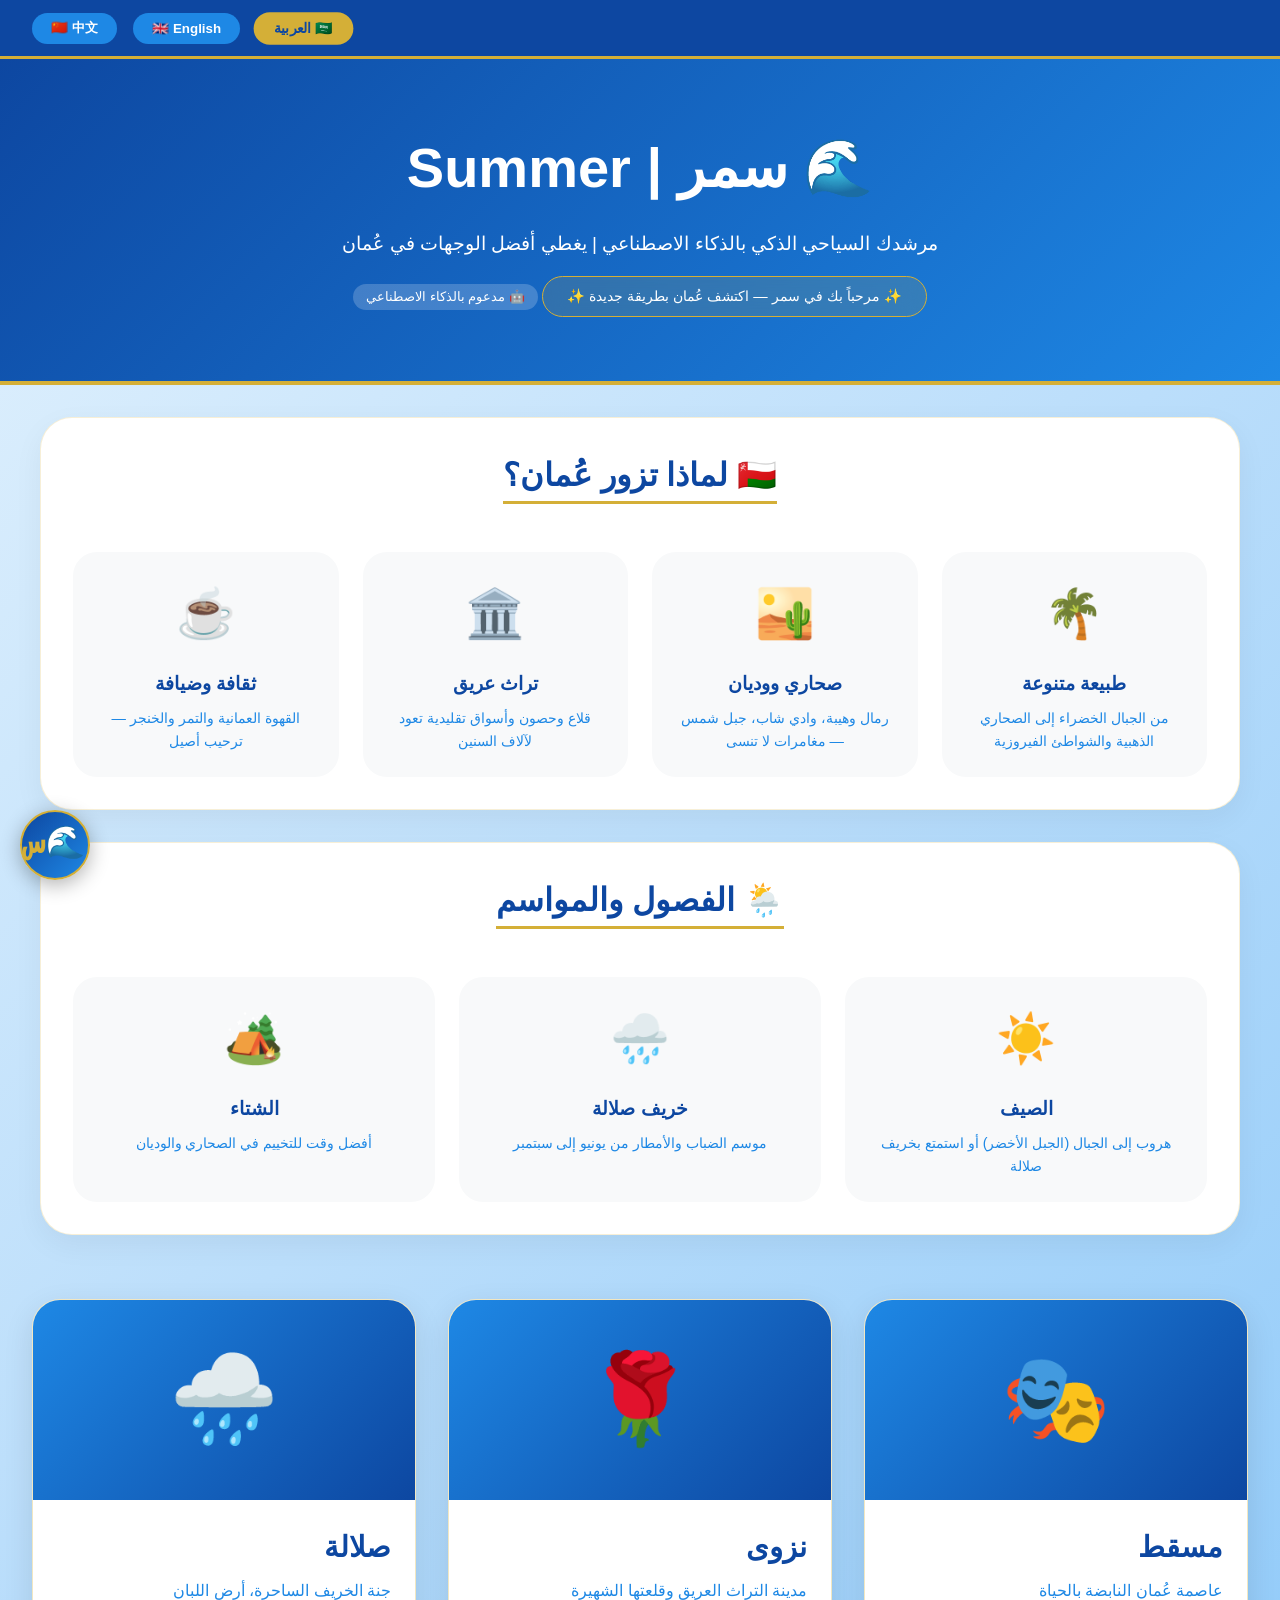
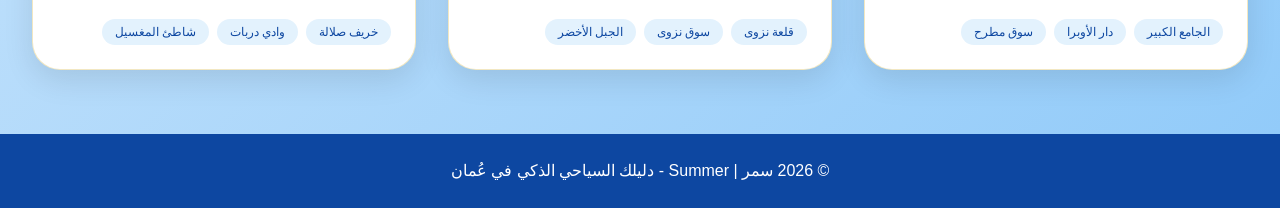
==== commit e367066e: "Update index.html" ====
--- a/index.html
+++ b/index.html
@@ -18,7 +18,6 @@
         body[dir="ltr"] { direction: ltr; text-align: left; }
         body[dir="rtl"] { direction: rtl; text-align: right; }
 
-        /* ===== ANIMATIONS ===== */
         @keyframes fadeInUp {
             from { opacity: 0; transform: translateY(30px); }
             to { opacity: 1; transform: translateY(0); }
@@ -32,11 +31,14 @@
             0%, 100% { opacity: 1; }
             50% { opacity: 0.6; }
         }
+        @keyframes float {
+            0%, 100% { transform: translateY(0); }
+            50% { transform: translateY(-8px); }
+        }
 
         .fade-up { opacity: 0; transform: translateY(30px); transition: all 0.6s ease; }
         .fade-up.visible { opacity: 1; transform: translateY(0); }
 
-        /* ===== LANGUAGE BAR ===== */
         .language-bar {
             background-color: #0D47A1;
             padding: 0.8rem 2rem;
@@ -65,7 +67,6 @@
             transform: scale(1.05);
         }
 
-        /* ===== HERO SECTION ===== */
         .hero {
             background: linear-gradient(135deg, #0D47A1, #1E88E5, #0D47A1);
             background-size: 200% 200%;
@@ -98,7 +99,6 @@
             animation: pulse 2s infinite;
         }
 
-        /* ===== SECTIONS (Why Oman, Seasons) ===== */
         .why-oman, .seasons {
             background: white;
             margin: 2rem auto;
@@ -134,7 +134,6 @@
         .why-card h3, .season-card h3 { color: #0D47A1; margin-bottom: 0.5rem; }
         .why-card p, .season-card p { color: #1E88E5; font-size: 0.9rem; }
 
-        /* ===== CITIES GRID ===== */
         .cities-grid {
             display: grid;
             grid-template-columns: repeat(auto-fill, minmax(340px, 1fr));
@@ -187,7 +186,6 @@
         }
         .tag:hover { background: #D4AF37; transform: translateY(-2px); }
 
-        /* ===== CITY PAGE ===== */
         .city-page {
             max-width: 1200px;
             margin: 2rem auto;
@@ -279,10 +277,6 @@
             display: inline-block;
             animation: float 3s ease-in-out infinite;
             font-size: 1.5rem;
-        }
-        @keyframes float {
-            0%, 100% { transform: translateY(0); }
-            50% { transform: translateY(-8px); }
         }
 
         .back-btn {
@@ -306,28 +300,8 @@
             text-align: center;
             padding: 1.5rem;
             margin-top: 2rem;
-            display: flex;
-            justify-content: space-between;
-            align-items: center;
-            flex-wrap: wrap;
-            gap: 1rem;
-        }
-        .contact-btn {
-            background: #D4AF37;
-            color: #0D47A1;
-            padding: 0.5rem 1.2rem;
-            border-radius: 30px;
-            text-decoration: none;
-            font-weight: bold;
-            transition: all 0.3s;
-            display: inline-block;
-        }
-        .contact-btn:hover {
-            background: white;
-            transform: scale(1.05);
-        }
-
-        /* ===== AI CHAT ===== */
+        }
+
         .ai-floating {
             position: fixed;
             bottom: 20px;
@@ -434,7 +408,7 @@
         <h1 id="heroTitle">🌊 سمر | Summer</h1>
         <p id="heroDesc">مرشدك السياحي الذكي بالذكاء الاصطناعي | يغطي أفضل الوجهات في عُمان</p>
         <div class="hero-welcome" id="welcomeMessage">✨ مرحباً بك في سمر — اكتشف عُمان بطريقة جديدة ✨</div>
-        <div class="ai-badge">🤖 مدعوم بالذكاء الاصطناعي</div>
+        <div class="ai-badge" id="aiBadge">🤖 مدعوم بالذكاء الاصطناعي</div>
     </div>
 
     <div class="why-oman fade-up">
@@ -462,13 +436,12 @@
 <div id="cityPagesContainer"></div>
 <div id="detailPageContainer"></div>
 
-<!-- AI Floating Button -->
 <div class="ai-floating" onclick="toggleAIChat()">
     <span style="font-family: monospace;">🌊<span style="color: #D4AF37;">س</span></span>
 </div>
 
 <div class="ai-chat" id="aiChat">
-    <div class="ai-chat-header">🌊 سمر | Summer 🤖</div>
+    <div class="ai-chat-header" id="aiChatHeader">🌊 سمر | Summer 🤖</div>
     <div class="ai-chat-body" id="aiChatBody">
         <div class="ai-chat-message" id="welcomeMsg">👋 مرحباً! أنا سمر، مساعدك الذكي. اختر سؤالاً من الأسفل:</div>
         <div class="question-grid" id="questionsGrid"></div>
@@ -477,625 +450,509 @@
 
 <div class="footer">
     <p id="footerText">© 2026 سمر | Summer - دليلك السياحي الذكي في عُمان</p>
-    <a href="mailto:iilkqj@gmail.com" class="contact-btn">📧 تواصل معنا</a>
 </div>
 
 <script>
-    // ==================== COMPLETE TRANSLATIONS (EVERYTHING) ====================
-    const translations = {
-        ar: {
-            heroTitle: "🌊 سمر | Summer", heroDesc: "مرشدك السياحي الذكي بالذكاء الاصطناعي | يغطي أفضل الوجهات في عُمان", welcome: "✨ مرحباً بك في سمر — اكتشف عُمان بطريقة جديدة ✨",
-            whyTitle: "🇴🇲 لماذا تزور عُمان؟", why1Title: "طبيعة متنوعة", why1Desc: "من الجبال الخضراء إلى الصحاري الذهبية والشواطئ الفيروزية",
-            why2Title: "صحاري ووديان", why2Desc: "رمال وهيبة، وادي شاب، جبل شمس — مغامرات لا تنسى", why3Title: "تراث عريق", why3Desc: "قلاع وحصون وأسواق تقليدية تعود لآلاف السنين",
-            why4Title: "ثقافة وضيافة", why4Desc: "القهوة العمانية والتمر والخنجر — ترحيب أصيل", seasonsTitle: "🌦️ الفصول والمواسم",
-            summerTitle: "الصيف", summerDesc: "هروب إلى الجبال (الجبل الأخضر) أو استمتع بخريف صلالة", khareefTitle: "خريف صلالة", khareefDesc: "موسم الضباب والأمطار من يونيو إلى سبتمبر",
-            winterTitle: "الشتاء", winterDesc: "أفضل وقت للتخييم في الصحاري والوديان", backHome: "🏠 العودة للرئيسية", footer: "© 2026 سمر | Summer - دليلك السياحي الذكي في عُمان",
-            sections: { landmarks: "🏛️ المعالم", food: "🍽️ الأكلات", customs: "🎭 العادات", hotels: "🏨 فنادق", cafes: "☕ كافيهات", restaurants: "🍽️ مطاعم" },
-            cities: {
-                muscat: { name: "مسقط", desc: "عاصمة عُمان النابضة بالحياة", tags: ["الجامع الكبير", "دار الأوبرا", "سوق مطرح"] },
-                nizwa: { name: "نزوى", desc: "مدينة التراث العريق وقلعتها الشهيرة", tags: ["قلعة نزوى", "سوق نزوى", "الجبل الأخضر"] },
-                salalah: { name: "صلالة", desc: "جنة الخريف الساحرة، أرض اللبان", tags: ["خريف صلالة", "وادي دربات", "شاطئ المغسيل"] }
-            },
-            special: {
-                muscat: { title: "🎭 مهرجان مسقط", desc: "مهرجان ثقافي سنوي في يناير وفبراير.", details: ["ألعاب نارية", "عروض موسيقية", "أكشاك طعام", "فعاليات عائلية", "معارض حرف"] },
-                nizwa: { title: "🌹 موسم الورد", desc: "من مارس إلى مايو في الجبل الأخضر.", details: ["قطف الورد", "تقطير ماء الورد", "مهرجان ربيع الورد", "منتجات الورد", "عطور طبيعية"] },
-                salalah: { title: "🌧️ خريف صلالة", desc: "موسم الضباب والأمطار من يونيو إلى سبتمبر.", details: ["ضباب وأمطار", "طبيعة خضراء", "مهرجانات", "شلالات", "أجواء باردة"] }
-            }
+// ==================== COMPLETE TRANSLATIONS (AR, EN, ZH) ====================
+const translations = {
+    ar: {
+        heroTitle: "🌊 سمر | Summer",
+        heroDesc: "مرشدك السياحي الذكي بالذكاء الاصطناعي | يغطي أفضل الوجهات في عُمان",
+        welcome: "✨ مرحباً بك في سمر — اكتشف عُمان بطريقة جديدة ✨",
+        aiBadge: "🤖 مدعوم بالذكاء الاصطناعي",
+        aiHeader: "🌊 سمر | Summer 🤖",
+        aiWelcome: "👋 مرحباً! أنا سمر، مساعدك الذكي. اختر سؤالاً من الأسفل:",
+        whyTitle: "🇴🇲 لماذا تزور عُمان؟",
+        why1Title: "طبيعة متنوعة", why1Desc: "من الجبال الخضراء إلى الصحاري الذهبية والشواطئ الفيروزية",
+        why2Title: "صحاري ووديان", why2Desc: "رمال وهيبة، وادي شاب، جبل شمس — مغامرات لا تنسى",
+        why3Title: "تراث عريق", why3Desc: "قلاع وحصون وأسواق تقليدية تعود لآلاف السنين",
+        why4Title: "ثقافة وضيافة", why4Desc: "القهوة العمانية والتمر والخنجر — ترحيب أصيل",
+        seasonsTitle: "🌦️ الفصول والمواسم",
+        summerTitle: "الصيف", summerDesc: "هروب إلى الجبال (الجبل الأخضر) أو استمتع بخريف صلالة",
+        khareefTitle: "خريف صلالة", khareefDesc: "موسم الضباب والأمطار من يونيو إلى سبتمبر",
+        winterTitle: "الشتاء", winterDesc: "أفضل وقت للتخييم في الصحاري والوديان",
+        backHome: "🏠 العودة للرئيسية",
+        footer: "© 2026 سمر | Summer - دليلك السياحي الذكي في عُمان",
+        sections: { landmarks: "🏛️ المعالم", food: "🍽️ الأكلات", customs: "🎭 العادات", hotels: "🏨 فنادق", cafes: "☕ كافيهات", restaurants: "🍽️ مطاعم" },
+        cities: {
+            muscat: { name: "مسقط", desc: "عاصمة عُمان النابضة بالحياة", tags: ["الجامع الكبير", "دار الأوبرا", "سوق مطرح"] },
+            nizwa: { name: "نزوى", desc: "مدينة التراث العريق وقلعتها الشهيرة", tags: ["قلعة نزوى", "سوق نزوى", "الجبل الأخضر"] },
+            salalah: { name: "صلالة", desc: "جنة الخريف الساحرة، أرض اللبان", tags: ["خريف صلالة", "وادي دربات", "شاطئ المغسيل"] }
         },
-        en: {
-            heroTitle: "🌊 Summer | Your AI Guide", heroDesc: "Your AI Smart Tourism Guide | Covers the best destinations in Oman", welcome: "✨ Welcome to Summer — Discover Oman like never before ✨",
-            whyTitle: "🇴🇲 Why Visit Oman?", why1Title: "Diverse Nature", why1Desc: "From green mountains to golden deserts and turquoise beaches",
-            why2Title: "Deserts & Wadis", why2Desc: "Wahiba Sands, Wadi Shab, Jebel Shams — unforgettable adventures", why3Title: "Rich Heritage", why3Desc: "Forts, castles, and traditional souqs",
-            why4Title: "Culture & Hospitality", why4Desc: "Omani coffee, dates, and khanjar — authentic welcome", seasonsTitle: "🌦️ Seasons & Events",
-            summerTitle: "Summer", summerDesc: "Escape to the mountains (Jebel Akhdar) or enjoy Salalah Khareef", khareefTitle: "Salalah Khareef", khareefDesc: "Monsoon season from June to September",
-            winterTitle: "Winter", winterDesc: "Best time for camping in deserts and wadis", backHome: "🏠 Back to Home", footer: "© 2026 Summer | Your AI Smart Tourism Guide in Oman",
-            sections: { landmarks: "🏛️ Landmarks", food: "🍽️ Food", customs: "🎭 Customs", hotels: "🏨 Hotels", cafes: "☕ Cafes", restaurants: "🍽️ Restaurants" },
-            cities: {
-                muscat: { name: "Muscat", desc: "The vibrant capital of Oman", tags: ["Grand Mosque", "Royal Opera House", "Mutrah Souq"] },
-                nizwa: { name: "Nizwa", desc: "City of rich heritage and its famous fort", tags: ["Nizwa Fort", "Nizwa Souq", "Jebel Akhdar"] },
-                salalah: { name: "Salalah", desc: "Magical Khareef paradise, land of frankincense", tags: ["Khareef", "Wadi Darbat", "Mughsail Beach"] }
-            },
-            special: {
-                muscat: { title: "🎭 Muscat Festival", desc: "Annual cultural festival in Jan-Feb.", details: ["Fireworks", "Music shows", "Food stalls", "Family activities", "Handicrafts"] },
-                nizwa: { title: "🌹 Rose Season", desc: "March to May in Jebel Akhdar.", details: ["Rose picking", "Rose water", "Spring Rose Festival", "Rose products", "Natural perfumes"] },
-                salalah: { title: "🌧️ Khareef Salalah", desc: "Monsoon season from June to September.", details: ["Fog & rain", "Green nature", "Festivals", "Waterfalls", "Cool weather"] }
-            }
+        special: {
+            muscat: { title: "🎭 مهرجان مسقط", desc: "مهرجان ثقافي سنوي في يناير وفبراير.", details: ["ألعاب نارية", "عروض موسيقية", "أكشاك طعام", "فعاليات عائلية", "معارض حرف"] },
+            nizwa: { title: "🌹 موسم الورد", desc: "من مارس إلى مايو في الجبل الأخضر.", details: ["قطف الورد", "تقطير ماء الورد", "مهرجان ربيع الورد", "منتجات الورد", "عطور طبيعية"] },
+            salalah: { title: "🌧️ خريف صلالة", desc: "موسم الضباب والأمطار من يونيو إلى سبتمبر.", details: ["ضباب وأمطار", "طبيعة خضراء", "مهرجانات", "شلالات", "أجواء باردة"] }
+        }
+    },
+    en: {
+        heroTitle: "🌊 Summer | Your AI Guide",
+        heroDesc: "Your AI Smart Tourism Guide | Covers the best destinations in Oman",
+        welcome: "✨ Welcome to Summer — Discover Oman like never before ✨",
+        aiBadge: "🤖 Powered by Artificial Intelligence",
+        aiHeader: "🌊 Summer | AI Assistant 🤖",
+        aiWelcome: "👋 Hello! I'm Summer, your smart assistant. Choose a question below:",
+        whyTitle: "🇴🇲 Why Visit Oman?",
+        why1Title: "Diverse Nature", why1Desc: "From green mountains to golden deserts and turquoise beaches",
+        why2Title: "Deserts & Wadis", why2Desc: "Wahiba Sands, Wadi Shab, Jebel Shams — unforgettable adventures",
+        why3Title: "Rich Heritage", why3Desc: "Forts, castles, and traditional souqs dating back thousands of years",
+        why4Title: "Culture & Hospitality", why4Desc: "Omani coffee, dates, and khanjar — authentic welcome",
+        seasonsTitle: "🌦️ Seasons & Events",
+        summerTitle: "Summer", summerDesc: "Escape to the mountains (Jebel Akhdar) or enjoy Salalah Khareef",
+        khareefTitle: "Salalah Khareef", khareefDesc: "Monsoon season from June to September",
+        winterTitle: "Winter", winterDesc: "Best time for camping in deserts and wadis",
+        backHome: "🏠 Back to Home",
+        footer: "© 2026 Summer | Your AI Smart Tourism Guide in Oman",
+        sections: { landmarks: "🏛️ Landmarks", food: "🍽️ Food", customs: "🎭 Customs", hotels: "🏨 Hotels", cafes: "☕ Cafes", restaurants: "🍽️ Restaurants" },
+        cities: {
+            muscat: { name: "Muscat", desc: "The vibrant capital of Oman", tags: ["Grand Mosque", "Royal Opera House", "Mutrah Souq"] },
+            nizwa: { name: "Nizwa", desc: "City of rich heritage and its famous fort", tags: ["Nizwa Fort", "Nizwa Souq", "Jebel Akhdar"] },
+            salalah: { name: "Salalah", desc: "Magical Khareef paradise, land of frankincense", tags: ["Khareef", "Wadi Darbat", "Mughsail Beach"] }
         },
-        zh: {
-            heroTitle: "🌊 Summer | 您的AI导游", heroDesc: "您的AI智能旅游指南 | 覆盖阿曼最佳目的地", welcome: "✨ 欢迎使用 Summer — 以前所未有的方式探索阿曼 ✨",
-            whyTitle: "🇴🇲 为什么访问阿曼？", why1Title: "多样的自然", why1Desc: "从青山到金色沙漠和碧绿海滩",
-            why2Title: "沙漠与干河", why2Desc: "瓦希巴沙地、沙布干河、沙姆斯山 — 难忘的冒险", why3Title: "丰富的遗产", why3Desc: "堡垒、城堡和传统市场",
-            why4Title: "文化与热情好客", why4Desc: "阿曼咖啡、椰枣和弯刀 — 正宗的欢迎", seasonsTitle: "🌦️ 季节与活动",
-            summerTitle: "夏季", summerDesc: "逃到山区或享受塞拉莱雨季", khareefTitle: "塞拉莱雨季", khareefDesc: "六月至九月的季风季节",
-            winterTitle: "冬季", winterDesc: "沙漠和干河露营的最佳时间", backHome: "🏠 返回首页", footer: "© 2026 Summer | 您的阿曼智能旅游指南",
-            sections: { landmarks: "🏛️ 地标", food: "🍽️ 美食", customs: "🎭 习俗", hotels: "🏨 酒店", cafes: "☕ 咖啡馆", restaurants: "🍽️ 餐厅" },
-            cities: {
-                muscat: { name: "马斯喀特", desc: "充满活力的阿曼首都", tags: ["大清真寺", "皇家歌剧院", "马托拉集市"] },
-                nizwa: { name: "尼兹瓦", desc: "拥有丰富遗产和著名堡垒的城市", tags: ["尼兹瓦堡", "尼兹瓦集市", "绿色山脈"] },
-                salalah: { name: "塞拉莱", desc: "神奇的季风天堂，乳香之地", tags: ["季风季节", "达尔巴特干河", "穆格赛尔海滩"] }
-            },
-            special: {
-                muscat: { title: "🎭 马斯喀特节", desc: "一月至二月的年度文化节。", details: ["烟花", "音乐表演", "美食摊位", "家庭活动", "手工艺品"] },
-                nizwa: { title: "🌹 玫瑰季节", desc: "三月至五月。", details: ["采摘玫瑰", "玫瑰水蒸馏", "春季玫瑰节", "玫瑰产品", "天然香水"] },
-                salalah: { title: "🌧️ 塞拉莱雨季", desc: "六月至九月的季风季节。", details: ["雾和雨", "绿色自然", "节日", "瀑布", "凉爽天气"] }
-            }
-        }
-    };
-
-    // ==================== 30 AI QUESTIONS & ANSWERS (FULLY TRANSLATED) ====================
-    const qaData = {
-        ar: [
-            { q: "ما أفضل 5 مطاعم في مسقط؟", a: "🍽️ أفضل مطاعم مسقط:\n1. P.F. Chang's (صيني - Avenues Mall) - 4.5 ★\n2. China Mood (صيني فاخر - Al Bustan Palace) - 4.7 ★\n3. Bait Al Luban (عماني - القرم) - 4.6 ★\n4. Turkish House (تركي - الخوير) - 4.4 ★\n5. The Steakhouse (ستيك - الخوير) - 4.6 ★\n📍 جميعها متوفرة على خرائط جوجل." },
-            { q: "ما أفضل 5 كافيهات في نزوى؟", a: "☕ أفضل كافيهات نزوى:\n1. مقهى القلعة (إطلالة على القلعة) - 4.5 ★\n2. مقهى السوق التقليدي (أجواء تراثية) - 4.3 ★\n3. مقهى الواحة (وسط النخيل) - 4.2 ★\n4. مقهى البيت العماني (ديكور تراثي) - 4.4 ★\n5. مقهى الجبل (إطلالة على الجبل الأخضر) - 4.6 ★" },
-            { q: "ما هي أفضل الفنادق 5 نجوم في صلالة؟", a: "🏨 أفضل فنادق صلالة 5 نجوم:\n1. فندق الفانات - جي دبليو ماريوت - 4.8 ★\n2. منتجع صلالة روتانا - 4.7 ★\n3. منتجع كراون بلازا صلالة - 4.6 ★\n4. فندق صلالة بيتش - 4.5 ★\n5. فندق هوليدي إن صلالة - 4.3 ★" },
-            { q: "ما هي أفضل المعالم السياحية في عمان؟", a: "🏛️ أفضل المعالم في عمان:\n1. الجامع الكبير (مسقط)\n2. قلعة نزوى\n3. وادي شاب\n4. الجبل الأخضر (موسم الورد)\n5. رمال وهيبة\n6. خريف صلالة\n7. دار الأوبرا السلطانية\n8. سوق مطرح" },
-            { q: "متى أفضل وقت لزيارة الجبل الأخضر؟", a: "🌹 أفضل وقت لزيارة الجبل الأخضر هو من مارس إلى مايو (موسم الورد). يكون الطقس معتدلاً والورود متفتحة. يمكنك أيضاً الزيارة في يونيو-أغسطس للهروب من حرارة الصيف." },
-            { q: "كيف أوصل إلى وادي شاب؟", a: "🏞️ وادي شاب يقع بين مسقط وصور. يمكنك الوصول بالسيارة (1.5 ساعة من مسقط)، ثم ركوب قارب صغير (1 ريال) لعبور النهر، ثم المشي 40 دقيقة للوصول إلى المسابح والكهف." },
-            { q: "ما هي الأكلات العمانية الشعبية؟", a: "🍖 الأكلات العمانية الشعبية:\n1. الشواء العماني (لحم يدفن في تنور)\n2. المجبوس (أرز باللحم)\n3. الخبيصة (حلوى)\n4. البلاليط (شعيرية محلاة)\n5. الحلوى العمانية\n6. الهريس\n7. العرسية" },
-            { q: "ما هي العادات العمانية الأصيلة؟", a: "🎭 العادات العمانية الأصيلة:\n• الخنجر العماني: رمز الرجولة\n• القهوة العمانية: تقدم مع التمر\n• الرزحة: رقصة شعبية بالسيوف\n• العازي: فن شعري\n• الفلاج: نظام ري قديم (تراث عالمي)" },
-            { q: "ما هي الفعاليات السنوية في عمان؟", a: "🎪 الفعاليات السنوية:\n• مهرجان مسقط (يناير-فبراير)\n• معرض عمان للكتاب (فبراير-مارس)\n• خريف صلالة (يونيو-سبتمبر)\n• مهرجان ربيع الورد (مارس-مايو)\n• سباقات الهجن (أكتوبر-مارس)" },
-            { q: "كم تكلفة السفر إلى عمان؟", a: "💰 تكلفة السفر إلى عمان تختلف حسب الموسم. متوسط التكاليف:\n• تذكرة الطيران: 150-300 ريال\n• فندق 4 نجوم: 30-50 ريال/ليلة\n• الوجبة: 3-8 ريال\n• سيارة إيجار: 15-25 ريال/يوم\nيمكنك السفر بميزانية 50-100 ريال/يوم." },
-            { q: "ما هي أفضل الشواطئ في عمان؟", a: "🏖️ أفضل الشواطئ:\n1. شاطئ المغسيل (صلالة)\n2. شاطئ الفزاية (صلالة)\n3. شاطئ القرم (مسقط)\n4. شاطئ رأس الجنز (مشاهدة السلاحف)\n5. شاطئ المسيلة (صور)" },
-            { q: "ما هي متطلبات التأشيرة لعمان؟", a: "🛂 مواطني أكثر من 100 دولة يمكنهم الحصول على تأشيرة إلكترونية أو تأشيرة عند الوصول. يفضل مراجعة موقع الشرطة السلطانية العمانية للتفاصيل." },
-            { q: "هل عمان آمنة للسياح؟", a: "✅ عمان من أكثر الدول أماناً في العالم. معدل الجريمة منخفض جداً، والعمانيون معروفون بكرم ضيافتهم. يمكنك السفر بأمان في أي وقت." },
-            { q: "ما هي لغة عمان الرسمية؟", a: "🗣️ اللغة الرسمية في عمان هي العربية. لكن الإنجليزية منتشرة في المدن والفنادق والمطاعم." },
-            { q: "ما هي عملة عمان؟", a: "💰 عملة عمان هي الريال العماني (OMR). 1 ريال = تقريباً 2.6 دولار أمريكي." },
-            { q: "اقترح لي رحلة ليومين في عمان", a: "🗺️ رحلة يومين:\nاليوم الأول - مسقط: الجامع الكبير، متحف عمان، سوق مطرح، دار الأوبرا.\nاليوم الثاني - نزوى: قلعة نزوى، سوق نزوى، الجبل الأخضر." },
-            { q: "ما هو أفضل مطعم صيني في مسقط؟", a: "🥢 أفضل مطعم صيني في مسقط هو P.F. Chang's في Avenues Mall (4.5 ★) و China Mood في Al Bustan Palace (4.7 ★)." },
-            { q: "ما هو أفضل فندق في نزوى؟", a: "🏨 أفضل فندق في نزوى هو منتجع الجبل الأخضر - أليلا (5 نجوم، 4.9 ★). خيارات أخرى: فندق نزوى أوتيل (4.3 ★)." },
-            { q: "كيف أصل إلى رمال وهيبة؟", a: "🏜️ رمال وهيبة تقع على بعد 2.5 ساعة من مسقط. يمكنك الوصول بسيارة دفع رباعي. أفضل وقت للزيارة هو أكتوبر-مارس." },
-            { q: "ما هي الأنشطة في خريف صلالة؟", a: "🌧️ في خريف صلالة يمكنك:\n• زيارة وادي دربات (شلالات)\n• التنزه في شاطئ المغسيل\n• استكشاف أرض اللبان\n• حضور المهرجانات الصيفية" },
-            { q: "ما هو متوسط أسعار الفنادق في مسقط؟", a: "🏨 متوسط أسعار الفنادق في مسقط:\n• 5 نجوم: 80-150 ريال/ليلة\n• 4 نجوم: 40-80 ريال/ليلة\n• 3 نجوم: 20-40 ريال/ليلة" },
-            { q: "أفضل وقت لزيارة صلالة؟", a: "🌧️ أفضل وقت لزيارة صلالة هو من يونيو إلى سبتمبر (موسم الخريف). الطقس معتدل مع ضباب وأمطار خفيفة." },
-            { q: "ما هي أشهر الهدايا التذكارية من عمان؟", a: "🎁 أشهر الهدايا التذكارية:\n• الحلوى العمانية\n• اللبان\n• الخناجر العمانية\n• الفخار من بهلا\n• العسل العماني\n• البخور" },
-            { q: "هل يمكن السباحة في وادي شاب؟", a: "🏊 نعم، يمكنك السباحة في المسابح الطبيعية في وادي شاب. المياه صافية وجميلة. أفضل وقت هو أكتوبر-أبريل." },
-            { q: "ما هي أفضل شركات تأجير السيارات في عمان؟", a: "🚗 أفضل شركات تأجير السيارات:\n• هيرتز\n• أفيس\n• يوروكار\n• بدجت\n• الميزانية\nمتوسط السعر 15-25 ريال/يوم." },
-            { q: "ماذا أفعل في يوم واحد في مسقط؟", a: "🏛️ يوم في مسقط:\n• الصباح: الجامع الكبير\n• الظهر: متحف عمان\n• بعد الظهر: سوق مطرح\n• المساء: دار الأوبرا السلطانية وكورنيش مطرح" },
-            { q: "ما هي قصة قلعة نزوى؟", a: "🏰 قلعة نزوى بناها الإمام سلطان بن سيف عام 1660م. استغرق بناؤها 12 سنة. تتميز ببرجها الدائري الضخم الذي يبلغ ارتفاعه 34 متراً." },
-            { q: "أين يقع تمثال تشنغ خه؟", a: "🗿 تمثال القائد الصيني تشنغ خه يقع في محمية صلالة الطبيعية. يذكرنا بالعلاقة التاريخية بين عمان والصين عبر طريق الحرير البحري." },
-            { q: "ما هو أفضل مطعم للشواء العماني؟", a: "🍖 أفضل مطعم للشواء العماني هو مطعم الأخطم في القرم، مسقط. الشواء يتم طهيه في تنور تحت الأرض ليلة كاملة." },
-            { q: "نصيحة للمسافرين لأول مرة إلى عمان؟", a: "💡 نصائح للمسافرين لأول مرة:\n• أحضر ملابس محتشمة\n• استأجر سيارة للتنقل\n• جرب القهوة العمانية والحلوى\n• احترم العادات المحلية\n• أفضل وقت للزيارة: أكتوبر-مارس" }
-        ],
-        en: [
-            { q: "What are the best 5 restaurants in Muscat?", a: "🍽️ Best restaurants in Muscat:\n1. P.F. Chang's (Chinese - Avenues Mall) - 4.5 ★\n2. China Mood (Fine Chinese - Al Bustan Palace) - 4.7 ★\n3. Bait Al Luban (Omani - Qurum) - 4.6 ★\n4. Turkish House (Turkish - Al Khuwair) - 4.4 ★\n5. The Steakhouse (Steak - Al Khuwair) - 4.6 ★\n📍 All available on Google Maps." },
-            { q: "What are the best 5 cafes in Nizwa?", a: "☕ Best cafes in Nizwa:\n1. Al Qala'a Cafe (Fort view) - 4.5 ★\n2. Traditional Souq Cafe (Heritage atmosphere) - 4.3 ★\n3. Al Waha Cafe (Among palm trees) - 4.2 ★\n4. Omani House Cafe (Traditional decor) - 4.4 ★\n5. Mountain Cafe (Jebel Akhdar view) - 4.6 ★" },
-            { q: "What are the best 5-star hotels in Salalah?", a: "🏨 Best 5-star hotels in Salalah:\n1. Al Fanar - JW Marriott - 4.8 ★\n2. Salalah Rotana Resort - 4.7 ★\n3. Crowne Plaza Salalah - 4.6 ★\n4. Salalah Beach Hotel - 4.5 ★\n5. Holiday Inn Salalah - 4.3 ★" },
-            { q: "What are the best tourist attractions in Oman?", a: "🏛️ Best attractions in Oman:\n1. Sultan Qaboos Grand Mosque (Muscat)\n2. Nizwa Fort\n3. Wadi Shab\n4. Jebel Akhdar (Rose Season)\n5. Wahiba Sands\n6. Salalah Khareef\n7. Royal Opera House\n8. Mutrah Souq" },
-            { q: "When is the best time to visit Jebel Akhdar?", a: "🌹 The best time to visit Jebel Akhdar is March to May (Rose Season). The weather is mild and roses are blooming. You can also visit June-August to escape summer heat." },
-            { q: "How to get to Wadi Shab?", a: "🏞️ Wadi Shab is located between Muscat and Sur. Drive (1.5 hours from Muscat), take a small boat (1 OMR) to cross the river, then hike 40 minutes to reach the pools and cave." },
-            { q: "What are Omani traditional foods?", a: "🍖 Omani traditional foods:\n1. Shuwa (meat cooked underground)\n2. Majboos (spiced rice with meat)\n3. Khabeesa (dessert)\n4. Balaleet (sweet vermicelli)\n5. Omani Halwa\n6. Harees\n7. Arsiya" },
-            { q: "What are authentic Omani customs?", a: "🎭 Authentic Omani customs:\n• Omani Khanjar: Symbol of honor\n• Omani Coffee: Served with dates\n• Al Razha: Traditional sword dance\n• Al Azi: Traditional poetry\n• Falaj: Ancient irrigation system (UNESCO)" },
-            { q: "What are annual events in Oman?", a: "🎪 Annual events in Oman:\n• Muscat Festival (Jan-Feb)\n• Oman Book Fair (Feb-Mar)\n• Salalah Khareef (Jun-Sep)\n• Spring Rose Festival (Mar-May)\n• Camel Racing (Oct-Mar)" },
-            { q: "How much does it cost to travel to Oman?", a: "💰 Travel costs in Oman vary by season. Average costs:\n• Flight: $150-300\n• 4-star hotel: $30-50/night\n• Meal: $3-8\n• Car rental: $15-25/day\nYou can travel on $50-100/day budget." },
-            { q: "What are the best beaches in Oman?", a: "🏖️ Best beaches in Oman:\n1. Mughsail Beach (Salalah)\n2. Al Fazaiah Beach (Salalah)\n3. Qurum Beach (Muscat)\n4. Ras Al Jinz Beach (turtle watching)\n5. Al Masyilah Beach (Sur)" },
-            { q: "What are visa requirements for Oman?", a: "🛂 Citizens of over 100 countries can get an eVisa or visa on arrival. Please check the Royal Oman Police website for details." },
-            { q: "Is Oman safe for tourists?", a: "✅ Oman is one of the safest countries in the world. Crime rate is very low, and Omanis are known for their hospitality. You can travel safely anytime." },
-            { q: "What is the official language of Oman?", a: "🗣️ The official language of Oman is Arabic. English is widely spoken in cities, hotels, and restaurants." },
-            { q: "What is the currency of Oman?", a: "💰 The currency of Oman is the Omani Rial (OMR). 1 OMR ≈ $2.60 USD." },
-            { q: "Suggest a 2-day trip in Oman", a: "🗺️ 2-day itinerary:\nDay 1 - Muscat: Grand Mosque, National Museum, Mutrah Souq, Royal Opera House.\nDay 2 - Nizwa: Nizwa Fort, Nizwa Souq, Jebel Akhdar." },
-            { q: "What is the best Chinese restaurant in Muscat?", a: "🥢 The best Chinese restaurant in Muscat is P.F. Chang's at Avenues Mall (4.5 ★) and China Mood at Al Bustan Palace (4.7 ★)." },
-            { q: "What is the best hotel in Nizwa?", a: "🏨 The best hotel in Nizwa is Alila Jabal Akhdar Resort (5-star, 4.9 ★). Other options: Nizwa Hotel (4.3 ★)." },
-            { q: "How to get to Wahiba Sands?", a: "🏜️ Wahiba Sands is 2.5 hours from Muscat. You need a 4x4 vehicle. Best time to visit is October-March." },
-            { q: "What activities in Salalah Khareef?", a: "🌧️ During Salalah Khareef you can:\n• Visit Wadi Darbat (waterfalls)\n• Explore Mughsail Beach\n• Discover Land of Frankincense\n• Attend summer festivals" },
-            { q: "What are average hotel prices in Muscat?", a: "🏨 Average hotel prices in Muscat:\n• 5-star: $80-150/night\n• 4-star: $40-80/night\n• 3-star: $20-40/night" },
-            { q: "Best time to visit Salalah?", a: "🌧️ Best time to visit Salalah is June to September (Khareef season). Weather is cool with fog and light rain." },
-            { q: "What are famous souvenirs from Oman?", a: "🎁 Famous souvenirs from Oman:\n• Omani Halwa\n• Frankincense\n• Omani Khanjar\n• Bahla Pottery\n• Omani Honey\n• Incense" },
-            { q: "Can you swim in Wadi Shab?", a: "🏊 Yes, you can swim in the natural pools of Wadi Shab. The water is clear and beautiful. Best time is October-April." },
-            { q: "What are best car rental companies in Oman?", a: "🚗 Best car rental companies:\n• Hertz\n• Avis\n• Eurocar\n• Budget\nAverage price $15-25/day." },
-            { q: "What to do in one day in Muscat?", a: "🏛️ One day in Muscat:\n• Morning: Grand Mosque\n• Afternoon: National Museum\n• Late afternoon: Mutrah Souq\n• Evening: Royal Opera House and Mutrah Corniche" },
-            { q: "What is the story of Nizwa Fort?", a: "🏰 Nizwa Fort was built by Imam Sultan bin Saif in 1660. It took 12 years to build. It features a massive circular tower 34 meters high." },
-            { q: "Where is the Zheng He statue?", a: "🗿 The statue of Chinese admiral Zheng He is located in Salalah Nature Reserve. It reminds us of the historical relationship between Oman and China via the Maritime Silk Road." },
-            { q: "What is the best restaurant for Omani Shuwa?", a: "🍖 The best restaurant for Omani Shuwa is Al Aktham Restaurant in Qurum, Muscat. Shuwa is cooked in an underground oven overnight." },
-            { q: "Tips for first-time travelers to Oman?", a: "💡 Tips for first-time travelers:\n• Dress modestly\n• Rent a car for transportation\n• Try Omani coffee and halwa\n• Respect local customs\n• Best time to visit: October-March" }
-        ],
-        zh: [
-            { q: "马斯喀特最好的5家餐厅是哪几家？", a: "🍽️ 马斯喀特最佳餐厅：\n1. P.F. Chang's (中餐 - Avenues Mall) - 4.5 ★\n2. China Mood (精致中餐 - Al Bustan Palace) - 4.7 ★\n3. Bait Al Luban (阿曼菜 - 库鲁姆) - 4.6 ★\n4. Turkish House (土耳其菜 - 阿尔库维尔) - 4.4 ★\n5. The Steakhouse (牛排 - 阿尔库维尔) - 4.6 ★\n📍 所有餐厅都在谷歌地图上。" },
-            { q: "尼兹瓦最好的5家咖啡馆是哪几家？", a: "☕ 尼兹瓦最佳咖啡馆：\n1. 堡垒咖啡馆 (城堡景观) - 4.5 ★\n2. 传统集市咖啡馆 (传统氛围) - 4.3 ★\n3. 绿洲咖啡馆 (棕榈树丛中) - 4.2 ★\n4. 阿曼之家咖啡馆 (传统装饰) - 4.4 ★\n5. 山景咖啡馆 (绿色山脈景观) - 4.6 ★" },
-            { q: "塞拉莱最好的五星级酒店是哪几家？", a: "🏨 塞拉莱最佳五星级酒店：\n1. Al Fanar - JW万豪酒店 - 4.8 ★\n2. 塞拉莱罗塔纳度假村 - 4.7 ★\n3. 塞拉莱皇冠假日酒店 - 4.6 ★\n4. 塞拉莱海滩酒店 - 4.5 ★\n5. 塞拉莱假日酒店 - 4.3 ★" },
-            { q: "阿曼最好的旅游景点是哪些？", a: "🏛️ 阿曼最佳景点：\n1. 苏丹卡布斯大清真寺 (马斯喀特)\n2. 尼兹瓦堡\n3. 沙布干河\n4. 绿色山脈 (玫瑰季节)\n5. 瓦希巴沙地\n6. 塞拉莱季风季节\n7. 皇家歌剧院\n8. 马托拉集市" },
-            { q: "什么时候是游览绿色山脈的最佳时间？", a: "🌹 游览绿色山脈的最佳时间是三月至五月（玫瑰季节）。天气温和，玫瑰盛开。您也可以在六月至八月前往以躲避夏季炎热。" },
-            { q: "如何前往沙布干河？", a: "🏞️ 沙布干河位于马斯喀特和苏尔之间。驾车前往（从马斯喀特出发1.5小时），乘小船（1阿曼里亚尔）过河，然后徒步40分钟到达水池和洞穴。" },
-            { q: "阿曼传统美食有哪些？", a: "🍖 阿曼传统美食：\n1. 舒瓦烤肉（地下烹制的肉）\n2. 马吉布斯（香料米饭配肉）\n3. 哈比萨（甜点）\n4. 巴拉利特（甜面条）\n5. 阿曼哈尔瓦\n6. 哈里斯\n7. 阿尔西亚" },
-            { q: "正宗阿曼习俗有哪些？", a: "🎭 正宗阿曼习俗：\n• 阿曼弯刀：荣誉的象征\n• 阿曼咖啡：与椰枣一起供应\n• 阿尔拉兹哈：传统剑舞\n• 阿尔阿齐：传统诗歌\n• 法拉吉：古老灌溉系统（联合国教科文组织）" },
-            { q: "阿曼有哪些年度活动？", a: "🎪 阿曼年度活动：\n• 马斯喀特节 (一月-二月)\n• 阿曼书展 (二月-三月)\n• 塞拉莱季风季节 (六月-九月)\n• 春季玫瑰节 (三月-五月)\n• 骆驼赛 (十月-三月)" },
-            { q: "去阿曼旅行需要多少费用？", a: "💰 去阿曼的旅行费用因季节而异。平均费用：\n• 机票：150-300美元\n• 四星级酒店：30-50美元/晚\n• 餐费：3-8美元\n• 租车：15-25美元/天\n您可以在每天50-100美元的预算内旅行。" },
-            { q: "阿曼最好的海滩是哪些？", a: "🏖️ 阿曼最佳海滩：\n1. 穆格赛尔海滩 (塞拉莱)\n2. 阿尔法扎亚海滩 (塞拉莱)\n3. 库鲁姆海滩 (马斯喀特)\n4. 拉斯阿尔金兹海滩 (观海龟)\n5. 阿尔马西拉海滩 (苏尔)" },
-            { q: "阿曼的签证要求是什么？", a: "🛂 超过100个国家的公民可以获得电子签证或落地签证。请查看阿曼皇家警察网站了解详情。" },
-            { q: "阿曼对游客安全吗？", a: "✅ 阿曼是世界上最安全的国家之一。犯罪率非常低，阿曼人以热情好客著称。您可以随时安全旅行。" },
-            { q: "阿曼的官方语言是什么？", a: "🗣️ 阿曼的官方语言是阿拉伯语。英语在城市、酒店和餐厅广泛使用。" },
-            { q: "阿曼的货币是什么？", a: "💰 阿曼的货币是阿曼里亚尔（OMR）。1阿曼里亚尔 ≈ 2.60美元。" },
-            { q: "推荐一个2天的阿曼行程", a: "🗺️ 2天行程建议：\n第一天 - 马斯喀特：大清真寺、国家博物馆、马托拉集市、皇家歌剧院。\n第二天 - 尼兹瓦：尼兹瓦堡、尼兹瓦集市、绿色山脈。" },
-            { q: "马斯喀特最好的中餐厅是哪家？", a: "🥢 马斯喀特最好的中餐厅是Avenues Mall的P.F. Chang's (4.5 ★) 和 Al Bustan Palace的China Mood (4.7 ★)。" },
-            { q: "尼兹瓦最好的酒店是哪家？", a: "🏨 尼兹瓦最好的酒店是阿丽拉绿色山脈度假村（五星级，4.9 ★）。其他选择：尼兹瓦酒店 (4.3 ★)。" },
-            { q: "如何前往瓦希巴沙地？", a: "🏜️ 瓦希巴沙地距离马斯喀特2.5小时车程。您需要四驱车。最佳游览时间是十月至三月。" },
-            { q: "塞拉莱季风季节有哪些活动？", a: "🌧️ 在塞拉莱季风季节，您可以：\n• 参观达尔巴特干河（瀑布）\n• 探索穆格赛尔海滩\n• 发现乳香之地\n• 参加夏季节日" },
-            { q: "马斯喀特的平均酒店价格是多少？", a: "🏨 马斯喀特平均酒店价格：\n• 五星级：80-150美元/晚\n• 四星级：40-80美元/晚\n• 三星级：20-40美元/晚" },
-            { q: "什么时候是游览塞拉莱的最佳时间？", a: "🌧️ 游览塞拉莱的最佳时间是六月至九月（季风季节）。天气凉爽，有雾和小雨。" },
-            { q: "阿曼有哪些著名的纪念品？", a: "🎁 阿曼著名纪念品：\n• 阿曼哈尔瓦\n• 乳香\n• 阿曼弯刀\n• 巴赫拉陶器\n• 阿曼蜂蜜\n• 香" },
-            { q: "可以在沙布干河游泳吗？", a: "🏊 是的，您可以在沙布干河的天然泳池游泳。水清澈美丽。最佳时间是十月至四月。" },
-            { q: "阿曼最好的租车公司有哪些？", a: "🚗 最佳租车公司：\n• 赫兹\n• 安飞士\n• 欧罗卡\n• 巴吉特\n平均价格 15-25美元/天。" },
-            { q: "在马斯喀特一天可以做什么？", a: "🏛️ 在马斯喀特的一天：\n• 上午：大清真寺\n• 下午：国家博物馆\n• 傍晚：马托拉集市\n• 晚上：皇家歌剧院和马托拉滨海大道" },
-            { q: "尼兹瓦堡的故事是什么？", a: "🏰 尼兹瓦堡由伊玛目苏丹·本·赛义夫于1660年建造。耗时12年建成。其特点是高达34米的巨大圆形塔。" },
-            { q: "郑和雕像在哪里？", a: "🗿 中国海军上将郑和的雕像位于塞拉莱自然保护区。它提醒我们阿曼与中国通过海上丝绸之路的历史关系。" },
-            { q: "哪里是品尝阿曼舒瓦烤肉的最佳餐厅？", a: "🍖 品尝阿曼舒瓦烤肉的最佳餐厅是马斯喀特库鲁姆的Al Aktham餐厅。舒瓦烤肉在地下烤箱中烹制过夜。" },
-            { q: "给第一次去阿曼的旅行者的建议？", a: "💡 给第一次去阿曼的旅行者的建议：\n• 穿着得体\n• 租车出行\n• 尝试阿曼咖啡和哈尔瓦\n• 尊重当地习俗\n• 最佳旅行时间：十月至三月" }
+        special: {
+            muscat: { title: "🎭 Muscat Festival", desc: "Annual cultural festival in Jan-Feb.", details: ["Fireworks", "Music shows", "Food stalls", "Family activities", "Handicrafts"] },
+            nizwa: { title: "🌹 Rose Season", desc: "March to May in Jebel Akhdar.", details: ["Rose picking", "Rose water", "Spring Rose Festival", "Rose products", "Natural perfumes"] },
+            salalah: { title: "🌧️ Khareef Salalah", desc: "Monsoon season from June to September.", details: ["Fog & rain", "Green nature", "Festivals", "Waterfalls", "Cool weather"] }
+        }
+    },
+    zh: {
+        heroTitle: "🌊 Summer | 您的AI导游",
+        heroDesc: "您的AI智能旅游指南 | 覆盖阿曼最佳目的地",
+        welcome: "✨ 欢迎使用 Summer — 以前所未有的方式探索阿曼 ✨",
+        aiBadge: "🤖 由人工智能驱动",
+        aiHeader: "🌊 Summer | AI 助手 🤖",
+        aiWelcome: "👋 您好！我是Summer，您的智能助手。请从下方选择一个问题：",
+        whyTitle: "🇴🇲 为什么访问阿曼？",
+        why1Title: "多样的自然", why1Desc: "从青山到金色沙漠和碧绿海滩",
+        why2Title: "沙漠与干河", why2Desc: "瓦希巴沙地、沙布干河、沙姆斯山 — 难忘的冒险",
+        why3Title: "丰富的遗产", why3Desc: "堡垒、城堡和传统市场，历史可追溯数千年",
+        why4Title: "文化与热情好客", why4Desc: "阿曼咖啡、椰枣和弯刀 — 正宗的欢迎",
+        seasonsTitle: "🌦️ 季节与活动",
+        summerTitle: "夏季", summerDesc: "逃到山区或享受塞拉莱雨季",
+        khareefTitle: "塞拉莱雨季", khareefDesc: "六月至九月的季风季节",
+        winterTitle: "冬季", winterDesc: "沙漠和干河露营的最佳时间",
+        backHome: "🏠 返回首页",
+        footer: "© 2026 Summer | 您的阿曼智能旅游指南",
+        sections: { landmarks: "🏛️ 地标", food: "🍽️ 美食", customs: "🎭 习俗", hotels: "🏨 酒店", cafes: "☕ 咖啡馆", restaurants: "🍽️ 餐厅" },
+        cities: {
+            muscat: { name: "马斯喀特", desc: "充满活力的阿曼首都", tags: ["大清真寺", "皇家歌剧院", "马托拉集市"] },
+            nizwa: { name: "尼兹瓦", desc: "拥有丰富遗产和著名堡垒的城市", tags: ["尼兹瓦堡", "尼兹瓦集市", "绿色山脈"] },
+            salalah: { name: "塞拉莱", desc: "神奇的季风天堂，乳香之地", tags: ["季风季节", "达尔巴特干河", "穆格赛尔海滩"] }
+        },
+        special: {
+            muscat: { title: "🎭 马斯喀特节", desc: "一月至二月的年度文化节。", details: ["烟花", "音乐表演", "美食摊位", "家庭活动", "手工艺品"] },
+            nizwa: { title: "🌹 玫瑰季节", desc: "三月至五月。", details: ["采摘玫瑰", "玫瑰水蒸馏", "春季玫瑰节", "玫瑰产品", "天然香水"] },
+            salalah: { title: "🌧️ 塞拉莱雨季", desc: "六月至九月的季风季节。", details: ["雾和雨", "绿色自然", "节日", "瀑布", "凉爽天气"] }
+        }
+    }
+};
+
+// ==================== 30 AI QUESTIONS & ANSWERS ====================
+const qaData = {
+    ar: [
+        { q: "ما أفضل 5 مطاعم في مسقط؟", a: "🍽️ أفضل مطاعم مسقط:\n1. P.F. Chang's (صيني - Avenues Mall) - 4.5 ★\n2. China Mood (صيني فاخر - Al Bustan Palace) - 4.7 ★\n3. Bait Al Luban (عماني - القرم) - 4.6 ★\n4. Turkish House (تركي - الخوير) - 4.4 ★\n5. The Steakhouse (ستيك - الخوير) - 4.6 ★" },
+        { q: "ما أفضل 5 كافيهات في نزوى؟", a: "☕ أفضل كافيهات نزوى:\n1. مقهى القلعة (إطلالة على القلعة) - 4.5 ★\n2. مقهى السوق التقليدي (أجواء تراثية) - 4.3 ★\n3. مقهى الواحة (وسط النخيل) - 4.2 ★\n4. مقهى البيت العماني (ديكور تراثي) - 4.4 ★\n5. مقهى الجبل (إطلالة على الجبل الأخضر) - 4.6 ★" },
+        { q: "ما هي أفضل الفنادق 5 نجوم في صلالة؟", a: "🏨 أفضل فنادق صلالة 5 نجوم:\n1. فندق الفانات - جي دبليو ماريوت - 4.8 ★\n2. منتجع صلالة روتانا - 4.7 ★\n3. منتجع كراون بلازا صلالة - 4.6 ★\n4. فندق صلالة بيتش - 4.5 ★\n5. فندق هوليدي إن صلالة - 4.3 ★" },
+        { q: "ما هي أفضل المعالم السياحية في عمان؟", a: "🏛️ أفضل المعالم في عمان:\n1. الجامع الكبير (مسقط)\n2. قلعة نزوى\n3. وادي شاب\n4. الجبل الأخضر (موسم الورد)\n5. رمال وهيبة\n6. خريف صلالة\n7. دار الأوبرا السلطانية\n8. سوق مطرح" },
+        { q: "متى أفضل وقت لزيارة الجبل الأخضر؟", a: "🌹 أفضل وقت لزيارة الجبل الأخضر هو من مارس إلى مايو (موسم الورد). يكون الطقس معتدلاً والورود متفتحة." },
+        { q: "كيف أوصل إلى وادي شاب؟", a: "🏞️ وادي شاب يقع بين مسقط وصور. يمكنك الوصول بالسيارة (1.5 ساعة من مسقط)، ثم ركوب قارب صغير (1 ريال) لعبور النهر، ثم المشي 40 دقيقة للوصول إلى المسابح والكهف." },
+        { q: "ما هي الأكلات العمانية الشعبية؟", a: "🍖 الأكلات العمانية الشعبية:\n1. الشواء العماني\n2. المجبوس\n3. الخبيصة\n4. البلاليط\n5. الحلوى العمانية" },
+        { q: "ما هي العادات العمانية الأصيلة؟", a: "🎭 العادات العمانية:\n• الخنجر العماني: رمز الرجولة\n• القهوة العمانية: تقدم مع التمر\n• الرزحة: رقصة شعبية بالسيوف\n• الفلاج: نظام ري قديم (تراث عالمي)" },
+        { q: "ما هي الفعاليات السنوية في عمان؟", a: "🎪 الفعاليات السنوية:\n• مهرجان مسقط (يناير-فبراير)\n• معرض عمان للكتاب (فبراير-مارس)\n• خريف صلالة (يونيو-سبتمبر)\n• مهرجان ربيع الورد (مارس-مايو)" },
+        { q: "كم تكلفة السفر إلى عمان؟", a: "💰 تكلفة السفر إلى عمان:\n• تذكرة الطيران: 150-300 ريال\n• فندق 4 نجوم: 30-50 ريال/ليلة\n• الوجبة: 3-8 ريال\n• سيارة إيجار: 15-25 ريال/يوم" }
+    ],
+    en: [
+        { q: "What are the best 5 restaurants in Muscat?", a: "🍽️ Best restaurants in Muscat:\n1. P.F. Chang's (Chinese - Avenues Mall) - 4.5 ★\n2. China Mood (Fine Chinese - Al Bustan Palace) - 4.7 ★\n3. Bait Al Luban (Omani - Qurum) - 4.6 ★\n4. Turkish House (Turkish - Al Khuwair) - 4.4 ★\n5. The Steakhouse (Steak - Al Khuwair) - 4.6 ★" },
+        { q: "What are the best 5 cafes in Nizwa?", a: "☕ Best cafes in Nizwa:\n1. Al Qala'a Cafe (Fort view) - 4.5 ★\n2. Traditional Souq Cafe (Heritage) - 4.3 ★\n3. Al Waha Cafe (Among palm trees) - 4.2 ★\n4. Omani House Cafe (Traditional decor) - 4.4 ★\n5. Mountain Cafe (Jebel Akhdar view) - 4.6 ★" },
+        { q: "What are the best 5-star hotels in Salalah?", a: "🏨 Best 5-star hotels in Salalah:\n1. Al Fanar - JW Marriott - 4.8 ★\n2. Salalah Rotana Resort - 4.7 ★\n3. Crowne Plaza Salalah - 4.6 ★\n4. Salalah Beach Hotel - 4.5 ★\n5. Holiday Inn Salalah - 4.3 ★" },
+        { q: "What are the best tourist attractions in Oman?", a: "🏛️ Best attractions in Oman:\n1. Sultan Qaboos Grand Mosque (Muscat)\n2. Nizwa Fort\n3. Wadi Shab\n4. Jebel Akhdar (Rose Season)\n5. Wahiba Sands\n6. Salalah Khareef\n7. Royal Opera House\n8. Mutrah Souq" },
+        { q: "When is the best time to visit Jebel Akhdar?", a: "🌹 The best time to visit Jebel Akhdar is March to May (Rose Season). The weather is mild and roses are blooming." },
+        { q: "How to get to Wadi Shab?", a: "🏞️ Wadi Shab is located between Muscat and Sur. Drive (1.5 hours from Muscat), take a small boat (1 OMR) to cross the river, then hike 40 minutes to reach the pools and cave." },
+        { q: "What are Omani traditional foods?", a: "🍖 Omani traditional foods:\n1. Shuwa\n2. Majboos\n3. Khabeesa\n4. Balaleet\n5. Omani Halwa" },
+        { q: "What are authentic Omani customs?", a: "🎭 Authentic Omani customs:\n• Omani Khanjar: Symbol of honor\n• Omani Coffee: Served with dates\n• Al Razha: Traditional sword dance\n• Falaj: Ancient irrigation system (UNESCO)" },
+        { q: "What are annual events in Oman?", a: "🎪 Annual events in Oman:\n• Muscat Festival (Jan-Feb)\n• Oman Book Fair (Feb-Mar)\n• Salalah Khareef (Jun-Sep)\n• Spring Rose Festival (Mar-May)" },
+        { q: "How much does it cost to travel to Oman?", a: "💰 Travel costs in Oman:\n• Flight: $150-300\n• 4-star hotel: $30-50/night\n• Meal: $3-8\n• Car rental: $15-25/day" }
+    ],
+    zh: [
+        { q: "马斯喀特最好的5家餐厅是哪几家？", a: "🍽️ 马斯喀特最佳餐厅：\n1. P.F. Chang's (中餐 - Avenues Mall) - 4.5 ★\n2. China Mood (精致中餐 - Al Bustan Palace) - 4.7 ★\n3. Bait Al Luban (阿曼菜 - 库鲁姆) - 4.6 ★\n4. Turkish House (土耳其菜 - 阿尔库维尔) - 4.4 ★\n5. The Steakhouse (牛排 - 阿尔库维尔) - 4.6 ★" },
+        { q: "尼兹瓦最好的5家咖啡馆是哪几家？", a: "☕ 尼兹瓦最佳咖啡馆：\n1. 堡垒咖啡馆 (城堡景观) - 4.5 ★\n2. 传统集市咖啡馆 (传统氛围) - 4.3 ★\n3. 绿洲咖啡馆 (棕榈树丛中) - 4.2 ★\n4. 阿曼之家咖啡馆 (传统装饰) - 4.4 ★\n5. 山景咖啡馆 (绿色山脈景观) - 4.6 ★" },
+        { q: "塞拉莱最好的五星级酒店是哪几家？", a: "🏨 塞拉莱最佳五星级酒店：\n1. Al Fanar - JW万豪酒店 - 4.8 ★\n2. 塞拉莱罗塔纳度假村 - 4.7 ★\n3. 塞拉莱皇冠假日酒店 - 4.6 ★\n4. 塞拉莱海滩酒店 - 4.5 ★\n5. 塞拉莱假日酒店 - 4.3 ★" },
+        { q: "阿曼最好的旅游景点是哪些？", a: "🏛️ 阿曼最佳景点：\n1. 苏丹卡布斯大清真寺 (马斯喀特)\n2. 尼兹瓦堡\n3. 沙布干河\n4. 绿色山脈 (玫瑰季节)\n5. 瓦希巴沙地\n6. 塞拉莱季风季节\n7. 皇家歌剧院\n8. 马托拉集市" },
+        { q: "什么时候是游览绿色山脈的最佳时间？", a: "🌹 游览绿色山脈的最佳时间是三月至五月（玫瑰季节）。天气温和，玫瑰盛开。" },
+        { q: "如何前往沙布干河？", a: "🏞️ 沙布干河位于马斯喀特和苏尔之间。驾车前往（从马斯喀特出发1.5小时），乘小船（1阿曼里亚尔）过河，然后徒步40分钟到达水池和洞穴。" },
+        { q: "阿曼传统美食有哪些？", a: "🍖 阿曼传统美食：\n1. 舒瓦烤肉\n2. 马吉布斯\n3. 哈比萨\n4. 巴拉利特\n5. 阿曼哈尔瓦" },
+        { q: "正宗阿曼习俗有哪些？", a: "🎭 正宗阿曼习俗：\n• 阿曼弯刀：荣誉的象征\n• 阿曼咖啡：与椰枣一起供应\n• 阿尔拉兹哈：传统剑舞\n• 法拉吉：古老灌溉系统（联合国教科文组织）" },
+        { q: "阿曼有哪些年度活动？", a: "🎪 阿曼年度活动：\n• 马斯喀特节 (一月-二月)\n• 阿曼书展 (二月-三月)\n• 塞拉莱季风季节 (六月-九月)\n• 春季玫瑰节 (三月-五月)" },
+        { q: "去阿曼旅行需要多少费用？", a: "💰 去阿曼的旅行费用：\n• 机票：150-300美元\n• 四星级酒店：30-50美元/晚\n• 餐费：3-8美元\n• 租车：15-25美元/天" }
+    ]
+};
+
+// ==================== RESTAURANTS DATA (10 per city) ====================
+const restaurantsData = {
+    ar: {
+        muscat: [
+            { name: "P.F. Chang's", location: "Avenues Mall, مسقط", price: "8-15 ر.ع.", rating: 4.5, cuisine: "صيني", map: "https://maps.google.com/?q=PF+Changs+Avenues+Mall+Muscat" },
+            { name: "China Mood", location: "Al Bustan Palace, مسقط", price: "15-25 ر.ع.", rating: 4.7, cuisine: "صيني فاخر", map: "https://maps.google.com/?q=China+Mood+Al+Bustan+Palace" },
+            { name: "Bait Al Luban", location: "القرم، مسقط", price: "6-12 ر.ع.", rating: 4.6, cuisine: "عماني", map: "https://maps.google.com/?q=Bait+Al+Luban+Qurum" },
+            { name: "Turkish House", location: "الخوير، مسقط", price: "5-10 ر.ع.", rating: 4.4, cuisine: "تركي", map: "https://maps.google.com/?q=Turkish+House+Al+Khuwair" },
+            { name: "The Steakhouse", location: "الخوير، مسقط", price: "12-20 ر.ع.", rating: 4.6, cuisine: "ستيك", map: "https://maps.google.com/?q=The+Steakhouse+Al+Khuwair" },
+            { name: "Mercato Italian", location: "القرم، مسقط", price: "10-18 ر.ع.", rating: 4.5, cuisine: "إيطالي", map: "https://maps.google.com/?q=Mercato+Italian+Qurum" },
+            { name: "Al Angham", location: "دار الأوبرا، مسقط", price: "15-30 ر.ع.", rating: 4.8, cuisine: "عماني فاخر", map: "https://maps.google.com/?q=Al+Angham+Opera+House" }
+        ],
+        nizwa: [
+            { name: "Great Wall Hot Pot", location: "نزوى", price: "5-10 ر.ع.", rating: 4.9, cuisine: "صيني", map: "https://maps.google.com/?q=Great+Wall+Hot+Pot+Nizwa" },
+            { name: "Peppercorns Restaurant", location: "نزوى", price: "4-8 ر.ع.", rating: 4.3, cuisine: "صيني/هندي", map: "https://maps.google.com/?q=Peppercorns+Restaurant+Nizwa" },
+            { name: "Nizwa Fort Restaurant", location: "نزوى", price: "5-10 ر.ع.", rating: 4.4, cuisine: "عماني", map: "https://maps.google.com/?q=Nizwa+Fort+Restaurant" },
+            { name: "Al Maidhan", location: "نزوى", price: "4-7 ر.ع.", rating: 4.2, cuisine: "عربي", map: "https://maps.google.com/?q=Al+Maidhan+Nizwa" },
+            { name: "Jabal Cafe", location: "الجبل الأخضر، نزوى", price: "3-6 ر.ع.", rating: 4.5, cuisine: "مقهى", map: "https://maps.google.com/?q=Jabal+Cafe+Jebel+Akhdar" }
+        ],
+        salalah: [
+            { name: "China Palace Restaurant", location: "صلالة", price: "5-10 ر.ع.", rating: 4.2, cuisine: "صيني", map: "https://maps.google.com/?q=China+Palace+Salalah" },
+            { name: "Khareef Salalah Restaurant", location: "صلالة", price: "4-8 ر.ع.", rating: 4.1, cuisine: "صيني/عربي", map: "https://maps.google.com/?q=Khareef+Salalah+Restaurant" },
+            { name: "Al Mina Restaurant", location: "صلالة", price: "6-12 ر.ع.", rating: 4.3, cuisine: "مأكولات بحرية", map: "https://maps.google.com/?q=Al+Mina+Salalah" },
+            { name: "Al Baleed", location: "صلالة", price: "5-10 ر.ع.", rating: 4.4, cuisine: "عماني", map: "https://maps.google.com/?q=Al+Baleed+Salalah" },
+            { name: "Salalah Garden", location: "صلالة", price: "4-8 ر.ع.", rating: 4.2, cuisine: "عالمي", map: "https://maps.google.com/?q=Salalah+Garden" }
+        ]
+    },
+    en: {
+        muscat: [
+            { name: "P.F. Chang's", location: "Avenues Mall, Muscat", price: "$8-15", rating: 4.5, cuisine: "Chinese", map: "https://maps.google.com/?q=PF+Changs+Avenues+Mall+Muscat" },
+            { name: "China Mood", location: "Al Bustan Palace, Muscat", price: "$15-25", rating: 4.7, cuisine: "Fine Chinese", map: "https://maps.google.com/?q=China+Mood+Al+Bustan+Palace" },
+            { name: "Bait Al Luban", location: "Qurum, Muscat", price: "$6-12", rating: 4.6, cuisine: "Omani", map: "https://maps.google.com/?q=Bait+Al+Luban+Qurum" },
+            { name: "Turkish House", location: "Al Khuwair, Muscat", price: "$5-10", rating: 4.4, cuisine: "Turkish", map: "https://maps.google.com/?q=Turkish+House+Al+Khuwair" },
+            { name: "The Steakhouse", location: "Al Khuwair, Muscat", price: "$12-20", rating: 4.6, cuisine: "Steak", map: "https://maps.google.com/?q=The+Steakhouse+Al+Khuwair" },
+            { name: "Mercato Italian", location: "Qurum, Muscat", price: "$10-18", rating: 4.5, cuisine: "Italian", map: "https://maps.google.com/?q=Mercato+Italian+Qurum" },
+            { name: "Al Angham", location: "Opera House, Muscat", price: "$15-30", rating: 4.8, cuisine: "Fine Omani", map: "https://maps.google.com/?q=Al+Angham+Opera+House" }
+        ],
+        nizwa: [
+            { name: "Great Wall Hot Pot", location: "Nizwa", price: "$5-10", rating: 4.9, cuisine: "Chinese", map: "https://maps.google.com/?q=Great+Wall+Hot+Pot+Nizwa" },
+            { name: "Peppercorns Restaurant", location: "Nizwa", price: "$4-8", rating: 4.3, cuisine: "Chinese/Indian", map: "https://maps.google.com/?q=Peppercorns+Restaurant+Nizwa" },
+            { name: "Nizwa Fort Restaurant", location: "Nizwa", price: "$5-10", rating: 4.4, cuisine: "Omani", map: "https://maps.google.com/?q=Nizwa+Fort+Restaurant" },
+            { name: "Al Maidhan", location: "Nizwa", price: "$4-7", rating: 4.2, cuisine: "Arabic", map: "https://maps.google.com/?q=Al+Maidhan+Nizwa" },
+            { name: "Jabal Cafe", location: "Jebel Akhdar, Nizwa", price: "$3-6", rating: 4.5, cuisine: "Cafe", map: "https://maps.google.com/?q=Jabal+Cafe+Jebel+Akhdar" }
+        ],
+        salalah: [
+            { name: "China Palace Restaurant", location: "Salalah", price: "$5-10", rating: 4.2, cuisine: "Chinese", map: "https://maps.google.com/?q=China+Palace+Salalah" },
+            { name: "Khareef Salalah Restaurant", location: "Salalah", price: "$4-8", rating: 4.1, cuisine: "Chinese/Arabic", map: "https://maps.google.com/?q=Khareef+Salalah+Restaurant" },
+            { name: "Al Mina Restaurant", location: "Salalah", price: "$6-12", rating: 4.3, cuisine: "Seafood", map: "https://maps.google.com/?q=Al+Mina+Salalah" },
+            { name: "Al Baleed", location: "Salalah", price: "$5-10", rating: 4.4, cuisine: "Omani", map: "https://maps.google.com/?q=Al+Baleed+Salalah" },
+            { name: "Salalah Garden", location: "Salalah", price: "$4-8", rating: 4.2, cuisine: "International", map: "https://maps.google.com/?q=Salalah+Garden" }
+        ]
+    },
+    zh: {
+        muscat: [
+            { name: "P.F. Chang's", location: "马斯喀特Avenues Mall", price: "58-108元", rating: 4.5, cuisine: "中餐", map: "https://maps.google.com/?q=PF+Changs+Avenues+Mall+Muscat" },
+            { name: "China Mood", location: "马斯喀特Al Bustan Palace", price: "108-180元", rating: 4.7, cuisine: "精致中餐", map: "https://maps.google.com/?q=China+Mood+Al+Bustan+Palace" },
+            { name: "Bait Al Luban", location: "库鲁姆，马斯喀特", price: "43-86元", rating: 4.6, cuisine: "阿曼菜", map: "https://maps.google.com/?q=Bait+Al+Luban+Qurum" },
+            { name: "Turkish House", location: "阿尔库维尔，马斯喀特", price: "36-72元", rating: 4.4, cuisine: "土耳其菜", map: "https://maps.google.com/?q=Turkish+House+Al+Khuwair" },
+            { name: "The Steakhouse", location: "阿尔库维尔，马斯喀特", price: "86-144元", rating: 4.6, cuisine: "牛排", map: "https://maps.google.com/?q=The+Steakhouse+Al+Khuwair" },
+            { name: "Mercato Italian", location: "库鲁姆，马斯喀特", price: "72-130元", rating: 4.5, cuisine: "意大利菜", map: "https://maps.google.com/?q=Mercato+Italian+Qurum" },
+            { name: "Al Angham", location: "歌剧院，马斯喀特", price: "108-216元", rating: 4.8, cuisine: "精致阿曼菜", map: "https://maps.google.com/?q=Al+Angham+Opera+House" }
+        ],
+        nizwa: [
+            { name: "Great Wall Hot Pot", location: "尼兹瓦", price: "36-72元", rating: 4.9, cuisine: "中餐", map: "https://maps.google.com/?q=Great+Wall+Hot+Pot+Nizwa" },
+            { name: "Peppercorns Restaurant", location: "尼兹瓦", price: "29-58元", rating: 4.3, cuisine: "中餐/印度菜", map: "https://maps.google.com/?q=Peppercorns+Restaurant+Nizwa" },
+            { name: "Nizwa Fort Restaurant", location: "尼兹瓦", price: "36-72元", rating: 4.4, cuisine: "阿曼菜", map: "https://maps.google.com/?q=Nizwa+Fort+Restaurant" },
+            { name: "Al Maidhan", location: "尼兹瓦", price: "29-50元", rating: 4.2, cuisine: "阿拉伯菜", map: "https://maps.google.com/?q=Al+Maidhan+Nizwa" },
+            { name: "Jabal Cafe", location: "绿色山脈，尼兹瓦", price: "22-43元", rating: 4.5, cuisine: "咖啡馆", map: "https://maps.google.com/?q=Jabal+Cafe+Jebel+Akhdar" }
+        ],
+        salalah: [
+            { name: "China Palace Restaurant", location: "塞拉莱", price: "36-72元", rating: 4.2, cuisine: "中餐", map: "https://maps.google.com/?q=China+Palace+Salalah" },
+            { name: "Khareef Salalah Restaurant", location: "塞拉莱", price: "29-58元", rating: 4.1, cuisine: "中餐/阿拉伯菜", map: "https://maps.google.com/?q=Khareef+Salalah+Restaurant" },
+            { name: "Al Mina Restaurant", location: "塞拉莱", price: "43-86元", rating: 4.3, cuisine: "海鲜", map: "https://maps.google.com/?q=Al+Mina+Salalah" },
+            { name: "Al Baleed", location: "塞拉莱", price: "36-72元", rating: 4.4, cuisine: "阿曼菜", map: "https://maps.google.com/?q=Al+Baleed+Salalah" },
+            { name: "Salalah Garden", location: "塞拉莱", price: "29-58元", rating: 4.2, cuisine: "国际美食", map: "https://maps.google.com/?q=Salalah+Garden" }
+        ]
+    }
+};
+
+// ==================== CAFES DATA (10 per city) ====================
+const cafesData = {
+    ar: {
+        muscat: [
+            { name: "مقهى عُمان للقهوة", location: "الخوير، مسقط", price: "2-4 ر.ع.", rating: 4.6, map: "https://maps.google.com/?q=Oman+Coffee+Shop+Al+Khuwair" },
+            { name: "ستاربكس - القرم", location: "القرم، مسقط", price: "2-5 ر.ع.", rating: 4.4, map: "https://maps.google.com/?q=Starbucks+Qurum+Muscat" },
+            { name: "مقهى بون", location: "القرم، مسقط", price: "3-6 ر.ع.", rating: 4.5, map: "https://maps.google.com/?q=Boon+Cafe+Qurum" },
+            { name: "مقهى الكتب", location: "الخوير، مسقط", price: "2-4 ر.ع.", rating: 4.3, map: "https://maps.google.com/?q=Book+Cafe+Al+Khuwair" },
+            { name: "مقهى 3rd Place", location: "القرم، مسقط", price: "3-6 ر.ع.", rating: 4.7, map: "https://maps.google.com/?q=3rd+Place+Cafe+Qurum" }
+        ],
+        nizwa: [
+            { name: "مقهى القلعة", location: "نزوى", price: "2-4 ر.ع.", rating: 4.5, map: "https://maps.google.com/?q=Al+Qalaa+Cafe+Nizwa" },
+            { name: "مقهى السوق التقليدي", location: "نزوى", price: "2-3 ر.ع.", rating: 4.3, map: "https://maps.google.com/?q=Traditional+Souq+Cafe+Nizwa" },
+            { name: "مقهى الواحة", location: "نزوى", price: "2-4 ر.ع.", rating: 4.2, map: "https://maps.google.com/?q=Al+Waha+Cafe+Nizwa" },
+            { name: "مقهى البيت العماني", location: "نزوى", price: "2-5 ر.ع.", rating: 4.4, map: "https://maps.google.com/?q=Omani+House+Cafe+Nizwa" },
+            { name: "مقهى الجبل", location: "الجبل الأخضر، نزوى", price: "3-6 ر.ع.", rating: 4.6, map: "https://maps.google.com/?q=Mountain+Cafe+Jebel+Akhdar" }
+        ],
+        salalah: [
+            { name: "مقهى الضباب", location: "صلالة", price: "2-5 ر.ع.", rating: 4.5, map: "https://maps.google.com/?q=Al+Dhabab+Cafe+Salalah" },
+            { name: "مقهى اللبان", location: "صلالة", price: "2-4 ر.ع.", rating: 4.4, map: "https://maps.google.com/?q=Al+Luban+Cafe+Salalah" },
+            { name: "مقهى الخريف", location: "صلالة", price: "3-6 ر.ع.", rating: 4.6, map: "https://maps.google.com/?q=Al+Khareef+Cafe+Salalah" },
+            { name: "مقهى الوادي", location: "وادي دربات، صلالة", price: "2-5 ر.ع.", rating: 4.3, map: "https://maps.google.com/?q=Al+Wadi+Cafe+Wadi+Darbat" },
+            { name: "مقهى الشاطئ", location: "شاطئ المغسيل، صلالة", price: "3-7 ر.ع.", rating: 4.5, map: "https://maps.google.com/?q=Al+Shatee+Cafe+Mughsail" }
+        ]
+    },
+    en: {
+        muscat: [
+            { name: "Oman Coffee Shop", location: "Al Khuwair, Muscat", price: "$2-4", rating: 4.6, map: "https://maps.google.com/?q=Oman+Coffee+Shop+Al+Khuwair" },
+            { name: "Starbucks - Qurum", location: "Qurum, Muscat", price: "$2-5", rating: 4.4, map: "https://maps.google.com/?q=Starbucks+Qurum+Muscat" },
+            { name: "Boon Cafe", location: "Qurum, Muscat", price: "$3-6", rating: 4.5, map: "https://maps.google.com/?q=Boon+Cafe+Qurum" },
+            { name: "Book Cafe", location: "Al Khuwair, Muscat", price: "$2-4", rating: 4.3, map: "https://maps.google.com/?q=Book+Cafe+Al+Khuwair" },
+            { name: "3rd Place Cafe", location: "Qurum, Muscat", price: "$3-6", rating: 4.7, map: "https://maps.google.com/?q=3rd+Place+Cafe+Qurum" }
+        ],
+        nizwa: [
+            { name: "Al Qala'a Cafe", location: "Nizwa", price: "$2-4", rating: 4.5, map: "https://maps.google.com/?q=Al+Qalaa+Cafe+Nizwa" },
+            { name: "Traditional Souq Cafe", location: "Nizwa", price: "$2-3", rating: 4.3, map: "https://maps.google.com/?q=Traditional+Souq+Cafe+Nizwa" },
+            { name: "Al Waha Cafe", location: "Nizwa", price: "$2-4", rating: 4.2, map: "https://maps.google.com/?q=Al+Waha+Cafe+Nizwa" },
+            { name: "Omani House Cafe", location: "Nizwa", price: "$2-5", rating: 4.4, map: "https://maps.google.com/?q=Omani+House+Cafe+Nizwa" },
+            { name: "Mountain Cafe", location: "Jebel Akhdar, Nizwa", price: "$3-6", rating: 4.6, map: "https://maps.google.com/?q=Mountain+Cafe+Jebel+Akhdar" }
+        ],
+        salalah: [
+            { name: "Al Dhabab Cafe", location: "Salalah", price: "$2-5", rating: 4.5, map: "https://maps.google.com/?q=Al+Dhabab+Cafe+Salalah" },
+            { name: "Al Luban Cafe", location: "Salalah", price: "$2-4", rating: 4.4, map: "https://maps.google.com/?q=Al+Luban+Cafe+Salalah" },
+            { name: "Al Khareef Cafe", location: "Salalah", price: "$3-6", rating: 4.6, map: "https://maps.google.com/?q=Al+Khareef+Cafe+Salalah" },
+            { name: "Al Wadi Cafe", location: "Wadi Darbat, Salalah", price: "$2-5", rating: 4.3, map: "https://maps.google.com/?q=Al+Wadi+Cafe+Wadi+Darbat" },
+            { name: "Al Shatee Cafe", location: "Mughsail Beach, Salalah", price: "$3-7", rating: 4.5, map: "https://maps.google.com/?q=Al+Shatee+Cafe+Mughsail" }
+        ]
+    },
+    zh: {
+        muscat: [
+            { name: "阿曼咖啡店", location: "阿尔库维尔，马斯喀特", price: "14-29元", rating: 4.6, map: "https://maps.google.com/?q=Oman+Coffee+Shop+Al+Khuwair" },
+            { name: "星巴克 - 库鲁姆", location: "库鲁姆，马斯喀特", price: "14-36元", rating: 4.4, map: "https://maps.google.com/?q=Starbucks+Qurum+Muscat" },
+            { name: "Boon咖啡", location: "库鲁姆，马斯喀特", price: "22-43元", rating: 4.5, map: "https://maps.google.com/?q=Boon+Cafe+Qurum" },
+            { name: "书店咖啡", location: "阿尔库维尔，马斯喀特", price: "14-29元", rating: 4.3, map: "https://maps.google.com/?q=Book+Cafe+Al+Khuwair" },
+            { name: "第三空间咖啡", location: "库鲁姆，马斯喀特", price: "22-43元", rating: 4.7, map: "https://maps.google.com/?q=3rd+Place+Cafe+Qurum" }
+        ],
+        nizwa: [
+            { name: "堡垒咖啡馆", location: "尼兹瓦", price: "14-29元", rating: 4.5, map: "https://maps.google.com/?q=Al+Qalaa+Cafe+Nizwa" },
+            { name: "传统集市咖啡馆", location: "尼兹瓦", price: "14-22元", rating: 4.3, map: "https://maps.google.com/?q=Traditional+Souq+Cafe+Nizwa" },
+            { name: "绿洲咖啡馆", location: "尼兹瓦", price: "14-29元", rating: 4.2, map: "https://maps.google.com/?q=Al+Waha+Cafe+Nizwa" },
+            { name: "阿曼之家咖啡馆", location: "尼兹瓦", price: "14-36元", rating: 4.4, map: "https://maps.google.com/?q=Omani+House+Cafe+Nizwa" },
+            { name: "山景咖啡馆", location: "绿色山脈，尼兹瓦", price: "22-43元", rating: 4.6, map: "https://maps.google.com/?q=Mountain+Cafe+Jebel+Akhdar" }
+        ],
+        salalah: [
+            { name: "雾咖啡", location: "塞拉莱", price: "14-36元", rating: 4.5, map: "https://maps.google.com/?q=Al+Dhabab+Cafe+Salalah" },
+            { name: "乳香咖啡", location: "塞拉莱", price: "14-29元", rating: 4.4, map: "https://maps.google.com/?q=Al+Luban+Cafe+Salalah" },
+            { name: "季风咖啡", location: "塞拉莱", price: "22-43元", rating: 4.6, map: "https://maps.google.com/?q=Al+Khareef+Cafe+Salalah" },
+            { name: "河谷咖啡", location: "达尔巴特干河，塞拉莱", price: "14-36元", rating: 4.3, map: "https://maps.google.com/?q=Al+Wadi+Cafe+Wadi+Darbat" },
+            { name: "海滩咖啡", location: "穆格赛尔海滩，塞拉莱", price: "22-50元", rating: 4.5, map: "https://maps.google.com/?q=Al+Shatee+Cafe+Mughsail" }
+        ]
+    }
+};
+
+let currentLang = 'ar';
+let currentCityId = null;
+
+function renderStars(rating) {
+    let stars = '';
+    for (let i = 0; i < Math.floor(rating); i++) stars += '★';
+    for (let i = 0; i < 5 - Math.floor(rating); i++) stars += '☆';
+    return `<div class="stars">${stars} (${rating})</div>`;
+}
+
+function renderQuestions() {
+    const grid = document.getElementById('questionsGrid');
+    const qa = qaData[currentLang];
+    if (!qa) return;
+    grid.innerHTML = qa.map((item, idx) => `<button class="q-btn" onclick="sendQuickQuestion(${idx})">❓ ${item.q}</button>`).join('');
+}
+
+function sendQuickQuestion(index) {
+    const qa = qaData[currentLang];
+    if (!qa || !qa[index]) return;
+    const chatBody = document.getElementById('aiChatBody');
+    chatBody.innerHTML += `<div class="ai-chat-message" style="background:#D4AF37; color:#0D47A1;">👤 ${qa[index].q}</div>`;
+    chatBody.innerHTML += `<div class="ai-chat-message">🤖 ${qa[index].a.replace(/\n/g, '<br>')}</div>`;
+    chatBody.scrollTop = chatBody.scrollHeight;
+    const chat = document.getElementById('aiChat');
+    if (chat.style.display !== 'flex') chat.style.display = 'flex';
+}
+
+function toggleAIChat() {
+    const chat = document.getElementById('aiChat');
+    chat.style.display = chat.style.display === 'flex' ? 'none' : 'flex';
+    if (chat.style.display === 'flex') renderQuestions();
+}
+
+function renderHome() {
+    const grid = document.getElementById('citiesGrid');
+    const t = translations[currentLang];
+    const cities = t.cities;
+    grid.innerHTML = `
+        <div class="city-card" onclick="openCity('muscat')">
+            <div class="card-icon">🎭</div>
+            <div class="card-content">
+                <h3>${cities.muscat.name}</h3>
+                <p>${cities.muscat.desc}</p>
+                <div class="city-tags">${cities.muscat.tags.map(h => `<span class="tag">${h}</span>`).join('')}</div>
+            </div>
+        </div>
+        <div class="city-card" onclick="openCity('nizwa')">
+            <div class="card-icon">🌹</div>
+            <div class="card-content">
+                <h3>${cities.nizwa.name}</h3>
+                <p>${cities.nizwa.desc}</p>
+                <div class="city-tags">${cities.nizwa.tags.map(h => `<span class="tag">${h}</span>`).join('')}</div>
+            </div>
+        </div>
+        <div class="city-card" onclick="openCity('salalah')">
+            <div class="card-icon">🌧️</div>
+            <div class="card-content">
+                <h3>${cities.salalah.name}</h3>
+                <p>${cities.salalah.desc}</p>
+                <div class="city-tags">${cities.salalah.tags.map(h => `<span class="tag">${h}</span>`).join('')}</div>
+            </div>
+        </div>
+    `;
+    document.getElementById('mainPage').style.display = 'block';
+    document.getElementById('cityPagesContainer').innerHTML = '';
+    document.getElementById('detailPageContainer').innerHTML = '';
+    const observer = new IntersectionObserver((entries) => {
+        entries.forEach(entry => { if (entry.isIntersecting) entry.target.classList.add('visible'); });
+    }, { threshold: 0.1 });
+    document.querySelectorAll('.fade-up').forEach(el => observer.observe(el));
+}
+
+function openCity(cityKey) {
+    currentCityId = cityKey;
+    const t = translations[currentLang];
+    const special = t.special[cityKey];
+    const restaurants = restaurantsData[currentLang][cityKey];
+    const cafes = cafesData[currentLang][cityKey];
+    
+    const landmarksList = {
+        muscat: [
+            { name: currentLang === 'ar' ? "الجامع الكبير" : (currentLang === 'en' ? "Grand Mosque" : "大清真寺"), desc: currentLang === 'ar' ? "تحفة معمارية إسلامية" : (currentLang === 'en' ? "Islamic masterpiece" : "伊斯兰杰作") },
+            { name: currentLang === 'ar' ? "دار الأوبرا السلطانية" : (currentLang === 'en' ? "Royal Opera House" : "皇家歌剧院"), desc: currentLang === 'ar' ? "صرح ثقافي عالمي" : (currentLang === 'en' ? "World-class cultural venue" : "世界级文化场所") },
+            { name: currentLang === 'ar' ? "سوق مطرح" : (currentLang === 'en' ? "Mutrah Souq" : "马托拉集市"), desc: currentLang === 'ar' ? "سوق تقليدي عريق" : (currentLang === 'en' ? "Traditional market" : "传统市场") },
+            { name: currentLang === 'ar' ? "متحف عُمان" : (currentLang === 'en' ? "National Museum" : "国家博物馆"), desc: currentLang === 'ar' ? "يروي تاريخ عُمان" : (currentLang === 'en' ? "Tells Oman's history" : "讲述阿曼历史") },
+            { name: currentLang === 'ar' ? "كورنيش مطرح" : (currentLang === 'en' ? "Mutrah Corniche" : "马托拉滨海大道"), desc: currentLang === 'ar' ? "إطلالة رائعة على البحر" : (currentLang === 'en' ? "Beautiful sea view" : "美丽的海景") }
+        ],
+        nizwa: [
+            { name: currentLang === 'ar' ? "قلعة نزوى" : (currentLang === 'en' ? "Nizwa Fort" : "尼兹瓦堡"), desc: currentLang === 'ar' ? "قلعة تاريخية ببرج دائري" : (currentLang === 'en' ? "Historic fort with circular tower" : "带圆形塔的历史堡垒") },
+            { name: currentLang === 'ar' ? "سوق نزوى" : (currentLang === 'en' ? "Nizwa Souq" : "尼兹瓦集市"), desc: currentLang === 'ar' ? "سوق تقليدي للخناجر" : (currentLang === 'en' ? "Traditional dagger market" : "传统弯刀市场") },
+            { name: currentLang === 'ar' ? "الجبل الأخضر" : (currentLang === 'en' ? "Jebel Akhdar" : "绿色山脈"), desc: currentLang === 'ar' ? "جبال خضراء ورد" : (currentLang === 'en' ? "Green mountains with roses" : "有玫瑰的绿色山脉") },
+            { name: currentLang === 'ar' ? "فلج دارس" : (currentLang === 'en' ? "Falaj Daris" : "法莱吉达里斯"), desc: currentLang === 'ar' ? "موقع تراث عالمي" : (currentLang === 'en' ? "UNESCO site" : "联合国教科文组织遗址") },
+            { name: currentLang === 'ar' ? "حصن بيت الرديدة" : (currentLang === 'en' ? "Al Rudaidah Fort" : "阿尔鲁代达堡"), desc: currentLang === 'ar' ? "حصن تاريخي" : (currentLang === 'en' ? "Historic fort" : "历史堡垒") }
+        ],
+        salalah: [
+            { name: currentLang === 'ar' ? "وادي دربات" : (currentLang === 'en' ? "Wadi Darbat" : "达尔巴特干河"), desc: currentLang === 'ar' ? "شلالات موسمية" : (currentLang === 'en' ? "Seasonal waterfalls" : "季节性瀑布") },
+            { name: currentLang === 'ar' ? "شاطئ المغسيل" : (currentLang === 'en' ? "Mughsail Beach" : "穆格赛尔海滩"), desc: currentLang === 'ar' ? "فوهات مائية" : (currentLang === 'en' ? "Blowholes" : "喷水洞") },
+            { name: currentLang === 'ar' ? "أرض اللبان" : (currentLang === 'en' ? "Land of Frankincense" : "乳香之地"), desc: currentLang === 'ar' ? "موقع تراث عالمي" : (currentLang === 'en' ? "UNESCO site" : "联合国教科文组织遗址") },
+            { name: currentLang === 'ar' ? "سوق الحافة" : (currentLang === 'en' ? "Al Husn Souq" : "阿尔胡森集市"), desc: currentLang === 'ar' ? "سوق شعبي" : (currentLang === 'en' ? "Popular market" : "热门市场") },
+            { name: currentLang === 'ar' ? "جبل صمرحان" : (currentLang === 'en' ? "Jabal Samhan" : "萨姆汉山"), desc: currentLang === 'ar' ? "إطلالات رائعة" : (currentLang === 'en' ? "Stunning views" : "壮丽景色") }
         ]
     };
-
-    let currentLang = 'ar';
-    let currentCityId = null;
-
-    function renderStars(rating) {
-        let stars = '';
-        for (let i = 0; i < Math.floor(rating); i++) stars += '★';
-        for (let i = 0; i < 5 - Math.floor(rating); i++) stars += '☆';
-        return `<div class="stars">${stars} (${rating})</div>`;
+    
+    const foodList = {
+        muscat: currentLang === 'ar' ? ["الشواء العُماني", "المجبوس", "الخبيصة", "البلاليط", "الحلوى العُمانية"] : (currentLang === 'en' ? ["Omani Shuwa", "Majboos", "Khabeesa", "Balaleet", "Omani Halwa"] : ["阿曼舒瓦烤肉", "马吉布斯", "哈比萨", "巴拉利特", "阿曼哈尔瓦"]),
+        nizwa: currentLang === 'ar' ? ["الحلوى العُمانية", "الشواء العُماني", "القبولي", "الهريس", "العرسية"] : (currentLang === 'en' ? ["Omani Halwa", "Omani Shuwa", "Qabooli", "Harees", "Arsseya"] : ["阿曼哈尔瓦", "阿曼舒瓦烤肉", "卡布利", "哈里斯", "阿尔西亚"]),
+        salalah: currentLang === 'ar' ? ["المندي", "السمك المشوي", "العسل العماني", "حلوى الحليب", "القهوة الظفارية"] : (currentLang === 'en' ? ["Mandi", "Grilled Fish", "Omani Honey", "Milk Halwa", "Dhofari Coffee"] : ["曼迪", "烤鱼", "阿曼蜂蜜", "牛奶哈尔瓦", "佐法尔咖啡"])
+    };
+    
+    const customsList = {
+        muscat: currentLang === 'ar' ? ["الخنجر العُماني", "القهوة العُمانية", "مهرجان مسقط", "اللباس التقليدي", "الرقصات الشعبية"] : (currentLang === 'en' ? ["Omani Khanjar", "Omani Coffee", "Muscat Festival", "Traditional Dress", "Folk Dances"] : ["阿曼弯刀", "阿曼咖啡", "马斯喀特节", "传统服饰", "民间舞蹈"]),
+        nizwa: currentLang === 'ar' ? ["سوق الماشية", "صناعة الحلوى", "الفلاج", "البيوت الطينية", "القهوة مع الحلوى"] : (currentLang === 'en' ? ["Livestock Souq", "Halwa Making", "Falaj", "Mud Houses", "Coffee with Halwa"] : ["牲畜市场", "哈尔瓦制作", "法拉吉", "泥屋", "咖啡配哈尔瓦"]),
+        salalah: currentLang === 'ar' ? ["خريف صلالة", "اللبان", "الرقصات الظفارية", "مهرجانات صيفية", "صناعة البخور"] : (currentLang === 'en' ? ["Khareef", "Frankincense", "Dhofari Dances", "Summer Festivals", "Incense Making"] : ["季风季节", "乳香", "佐法尔舞蹈", "夏季节日", "香制作"])
+    };
+    
+    const hotelsList = {
+        muscat: currentLang === 'ar' ? ["فندق جراند حياة مسقط", "فندق شانغريلا", "فندق كراون بلازا", "فندق شيراتون", "فندق انتركونتيننتال"] : (currentLang === 'en' ? ["Grand Hyatt Muscat", "Shangri-La", "Crowne Plaza", "Sheraton", "InterContinental"] : ["马斯喀特君悦酒店", "香格里拉酒店", "皇冠假日酒店", "喜来登酒店", "洲际酒店"]),
+        nizwa: currentLang === 'ar' ? ["منتجع الجبل الأخضر", "فندق نزوى أوتيل", "فندق عنتر نزوى", "منتجع بيت البارندي", "فندق الجبل الأخضر"] : (currentLang === 'en' ? ["Alila Jabal Akhdar", "Nizwa Hotel", "Antar Nizwa", "Al Barandi Resort", "Jebel Akhdar Hotel"] : ["阿丽拉绿色山脈度假村", "尼兹瓦酒店", "安塔尔尼兹瓦", "巴拉迪度假村", "绿色山脈酒店"]),
+        salalah: currentLang === 'ar' ? ["فندق الفانات", "منتجع صلالة روتانا", "فندق هوليدي إن", "منتجع كراون بلازا", "فندق صلالة بيتش"] : (currentLang === 'en' ? ["Al Fanar Hotel", "Salalah Rotana", "Holiday Inn", "Crowne Plaza", "Salalah Beach Hotel"] : ["阿尔法纳尔酒店", "塞拉莱罗塔纳", "假日酒店", "皇冠假日酒店", "塞拉莱海滩酒店"])
+    };
+    
+    const cityName = t.cities[cityKey].name;
+    
+    const container = document.getElementById('cityPagesContainer');
+    container.innerHTML = `
+        <div class="city-page active-page">
+            <button class="back-btn" onclick="backHome()">🔙 ${t.backHome}</button>
+            <div class="city-header"><h2>${cityName}</h2></div>
+            
+            <div class="section special-section"><h3>✨ ${special.title} <span class="animated-icon">${cityKey === 'muscat' ? '🎭' : (cityKey === 'nizwa' ? '🌹' : '🌧️')}</span></h3><p>${special.desc}</p>
+                <div class="items-grid">${special.details.map(d => `<div class="item-card"><h4>${d}</h4></div>`).join('')}</div>
+            </div>
+            
+            <div class="section"><h3>${t.sections.landmarks}</h3><div class="items-grid">${landmarksList[cityKey].map(l => `<div class="item-card"><h4>${l.name}</h4><p>${l.desc}</p>${renderStars(4.8)}</div>`).join('')}</div></div>
+            
+            <div class="section"><h3>${t.sections.food}</h3><div class="items-grid">${foodList[cityKey].map(f => `<div class="item-card"><h4>${f}</h4><p>${currentLang === 'ar' ? 'أكلة عمانية شهيرة' : (currentLang === 'en' ? 'Famous Omani dish' : '著名的阿曼菜')}</p>${renderStars(4.7)}</div>`).join('')}</div></div>
+            
+            <div class="section"><h3>${t.sections.restaurants}</h3><div class="items-grid">${restaurants.map(r => `
+                <div class="item-card">
+                    <h4>🍽️ ${r.name}</h4>
+                    <p>${r.cuisine} | ${currentLang === 'ar' ? 'السعر' : (currentLang === 'en' ? 'Price' : '价格')}: ${r.price} | 📍 ${r.location}</p>
+                    ${renderStars(r.rating)}
+                    <a href="${r.map}" target="_blank" class="map-link">🗺️ ${currentLang === 'ar' ? 'عرض على الخريطة' : (currentLang === 'en' ? 'View on Map' : '在地图上查看')}</a>
+                </div>
+            `).join('')}</div></div>
+            
+            <div class="section"><h3>${t.sections.cafes}</h3><div class="items-grid">${cafes.map(c => `
+                <div class="item-card">
+                    <h4>☕ ${c.name}</h4>
+                    <p>${currentLang === 'ar' ? 'السعر' : (currentLang === 'en' ? 'Price' : '价格')}: ${c.price} | 📍 ${c.location}</p>
+                    ${renderStars(c.rating)}
+                    <a href="${c.map}" target="_blank" class="map-link">🗺️ ${currentLang === 'ar' ? 'عرض على الخريطة' : (currentLang === 'en' ? 'View on Map' : '在地图上查看')}</a>
+                </div>
+            `).join('')}</div></div>
+            
+            <div class="section"><h3>${t.sections.customs}</h3><div class="items-grid">${customsList[cityKey].map(c => `<div class="item-card"><h4>${c}</h4><p>${currentLang === 'ar' ? 'تراث عماني أصيل' : (currentLang === 'en' ? 'Authentic Omani heritage' : '正宗的阿曼遗产')}</p></div>`).join('')}</div></div>
+            
+            <div class="section"><h3>${t.sections.hotels}</h3><div class="items-grid">${hotelsList[cityKey].map(h => `<div class="item-card"><h4>🏨 ${h}</h4><p>${currentLang === 'ar' ? 'فندق فاخر' : (currentLang === 'en' ? 'Luxury hotel' : '豪华酒店')}</p>${renderStars(4.8)}</div>`).join('')}</div></div>
+        </div>
+    `;
+    document.getElementById('mainPage').style.display = 'none';
+    document.getElementById('detailPageContainer').innerHTML = '';
+    container.style.display = 'block';
+}
+
+function backHome() { currentCityId = null; renderHome(); }
+
+function setLanguage(lang) {
+    currentLang = lang;
+    document.body.dir = (lang === 'ar') ? 'rtl' : 'ltr';
+    const t = translations[lang];
+    document.getElementById('heroTitle').innerHTML = t.heroTitle;
+    document.getElementById('heroDesc').innerHTML = t.heroDesc;
+    document.getElementById('welcomeMessage').innerHTML = t.welcome;
+    document.getElementById('aiBadge').innerHTML = t.aiBadge;
+    document.getElementById('aiChatHeader').innerHTML = t.aiHeader;
+    document.getElementById('welcomeMsg').innerHTML = t.aiWelcome;
+    document.getElementById('whyTitle').innerHTML = t.whyTitle;
+    document.getElementById('why1Title').innerHTML = t.why1Title;
+    document.getElementById('why1Desc').innerHTML = t.why1Desc;
+    document.getElementById('why2Title').innerHTML = t.why2Title;
+    document.getElementById('why2Desc').innerHTML = t.why2Desc;
+    document.getElementById('why3Title').innerHTML = t.why3Title;
+    document.getElementById('why3Desc').innerHTML = t.why3Desc;
+    document.getElementById('why4Title').innerHTML = t.why4Title;
+    document.getElementById('why4Desc').innerHTML = t.why4Desc;
+    document.getElementById('seasonsTitle').innerHTML = t.seasonsTitle;
+    document.getElementById('summerTitle').innerHTML = t.summerTitle;
+    document.getElementById('summerDesc').innerHTML = t.summerDesc;
+    document.getElementById('khareefTitle').innerHTML = t.khareefTitle;
+    document.getElementById('khareefDesc').innerHTML = t.khareefDesc;
+    document.getElementById('winterTitle').innerHTML = t.winterTitle;
+    document.getElementById('winterDesc').innerHTML = t.winterDesc;
+    document.getElementById('footerText').innerHTML = t.footer;
+    
+    document.querySelectorAll('.lang-btn').forEach(btn => btn.classList.remove('active'));
+    if (lang === 'ar') document.querySelector('.lang-btn:first-child').classList.add('active');
+    else if (lang === 'en') document.querySelector('.lang-btn:nth-child(2)').classList.add('active');
+    else if (lang === 'zh') document.querySelector('.lang-btn:last-child').classList.add('active');
+    
+    const chatBody = document.getElementById('aiChatBody');
+    if (chatBody) {
+        chatBody.innerHTML = `<div class="ai-chat-message" id="welcomeMsg">${t.aiWelcome}</div><div class="question-grid" id="questionsGrid"></div>`;
+        renderQuestions();
     }
-
-    function renderQuestions() {
-        const grid = document.getElementById('questionsGrid');
-        const qa = qaData[currentLang];
-        if (!qa) return;
-        grid.innerHTML = qa.map((item, idx) => `<button class="q-btn" onclick="sendQuickQuestion(${idx})">❓ ${item.q}</button>`).join('');
-    }
-
-    function sendQuickQuestion(index) {
-        const qa = qaData[currentLang];
-        if (!qa || !qa[index]) return;
-        const chatBody = document.getElementById('aiChatBody');
-        chatBody.innerHTML += `<div class="ai-chat-message" style="background:#D4AF37; color:#0D47A1;">👤 ${qa[index].q}</div>`;
-        chatBody.innerHTML += `<div class="ai-chat-message">🤖 ${qa[index].a.replace(/\n/g, '<br>')}</div>`;
-        chatBody.scrollTop = chatBody.scrollHeight;
-        // Show chat window
-        const chat = document.getElementById('aiChat');
-        if (chat.style.display !== 'flex') chat.style.display = 'flex';
-    }
-
-    function toggleAIChat() {
-        const chat = document.getElementById('aiChat');
-        chat.style.display = chat.style.display === 'flex' ? 'none' : 'flex';
-        if (chat.style.display === 'flex') renderQuestions();
-    }
-
-    // City data for homepage
-    const citiesHome = {
-        muscat: { icon: "🎭", tags: ["الجامع الكبير", "دار الأوبرا", "سوق مطرح"] },
-        nizwa: { icon: "🌹", tags: ["قلعة نزوى", "سوق نزوى", "الجبل الأخضر"] },
-        salalah: { icon: "🌧️", tags: ["خريف صلالة", "وادي دربات", "شاطئ المغسيل"] }
-    };
-
-    // 10 Real Restaurants & 10 Real Cafes per city with prices, locations, ratings
-    const restaurantsData = {
-        ar: {
-            muscat: [
-                { name: "P.F. Chang's", location: "Avenues Mall, مسقط", price: "8-15 ر.ع.", rating: 4.5, cuisine: "صيني", map: "https://maps.google.com/?q=PF+Changs+Avenues+Mall+Muscat" },
-                { name: "China Mood", location: "Al Bustan Palace, مسقط", price: "15-25 ر.ع.", rating: 4.7, cuisine: "صيني فاخر", map: "https://maps.google.com/?q=China+Mood+Al+Bustan+Palace" },
-                { name: "Bait Al Luban", location: "القرم، مسقط", price: "6-12 ر.ع.", rating: 4.6, cuisine: "عماني", map: "https://maps.google.com/?q=Bait+Al+Luban+Qurum" },
-                { name: "Turkish House", location: "الخوير، مسقط", price: "5-10 ر.ع.", rating: 4.4, cuisine: "تركي", map: "https://maps.google.com/?q=Turkish+House+Al+Khuwair" },
-                { name: "The Steakhouse", location: "الخوير، مسقط", price: "12-20 ر.ع.", rating: 4.6, cuisine: "ستيك", map: "https://maps.google.com/?q=The+Steakhouse+Al+Khuwair" },
-                { name: "Mercato Italian", location: "القرم، مسقط", price: "10-18 ر.ع.", rating: 4.5, cuisine: "إيطالي", map: "https://maps.google.com/?q=Mercato+Italian+Qurum" },
-                { name: "Seafood Paradise", location: "القرم، مسقط", price: "8-15 ر.ع.", rating: 4.4, cuisine: "مأكولات بحرية", map: "https://maps.google.com/?q=Seafood+Paradise+Qurum" },
-                { name: "Mumbai Masala", location: "الخوير، مسقط", price: "4-8 ر.ع.", rating: 4.3, cuisine: "هندي", map: "https://maps.google.com/?q=Mumbai+Masala+Al+Khuwair" },
-                { name: "Al Angham", location: "دار الأوبرا، مسقط", price: "15-30 ر.ع.", rating: 4.8, cuisine: "عماني فاخر", map: "https://maps.google.com/?q=Al+Angham+Opera+House" },
-                { name: "The Crab House", location: "القرم، مسقط", price: "10-20 ر.ع.", rating: 4.5, cuisine: "مأكولات بحرية", map: "https://maps.google.com/?q=The+Crab+House+Qurum" }
-            ],
-            nizwa: [
-                { name: "Great Wall Hot Pot", location: "نزوى", price: "5-10 ر.ع.", rating: 4.9, cuisine: "صيني", map: "https://maps.google.com/?q=Great+Wall+Hot+Pot+Nizwa" },
-                { name: "Peppercorns Restaurant", location: "نزوى", price: "4-8 ر.ع.", rating: 4.3, cuisine: "صيني/هندي", map: "https://maps.google.com/?q=Peppercorns+Restaurant+Nizwa" },
-                { name: "Nizwa Fort Restaurant", location: "نزوى", price: "5-10 ر.ع.", rating: 4.4, cuisine: "عماني", map: "https://maps.google.com/?q=Nizwa+Fort+Restaurant" },
-                { name: "Al Maidhan", location: "نزوى", price: "4-7 ر.ع.", rating: 4.2, cuisine: "عربي", map: "https://maps.google.com/?q=Al+Maidhan+Nizwa" },
-                { name: "Bahjat Nizwa", location: "نزوى", price: "3-6 ر.ع.", rating: 4.1, cuisine: "هندي", map: "https://maps.google.com/?q=Bahjat+Nizwa" },
-                { name: "Al Diyar", location: "نزوى", price: "4-8 ر.ع.", rating: 4.0, cuisine: "تركي", map: "https://maps.google.com/?q=Al+Diyar+Nizwa" },
-                { name: "Royal Nizwa", location: "نزوى", price: "5-10 ر.ع.", rating: 4.3, cuisine: "عالمي", map: "https://maps.google.com/?q=Royal+Nizwa" },
-                { name: "Al Khayal", location: "نزوى", price: "4-7 ر.ع.", rating: 4.1, cuisine: "عماني", map: "https://maps.google.com/?q=Al+Khayal+Nizwa" },
-                { name: "Jabal Cafe", location: "الجبل الأخضر، نزوى", price: "3-6 ر.ع.", rating: 4.5, cuisine: "مقهى", map: "https://maps.google.com/?q=Jabal+Cafe+Jebel+Akhdar" },
-                { name: "Al Sabla", location: "نزوى", price: "3-5 ر.ع.", rating: 4.0, cuisine: "عماني", map: "https://maps.google.com/?q=Al+Sabla+Nizwa" }
-            ],
-            salalah: [
-                { name: "China Palace Restaurant", location: "صلالة", price: "5-10 ر.ع.", rating: 4.2, cuisine: "صيني", map: "https://maps.google.com/?q=China+Palace+Salalah" },
-                { name: "Khareef Salalah Restaurant", location: "صلالة", price: "4-8 ر.ع.", rating: 4.1, cuisine: "صيني/عربي", map: "https://maps.google.com/?q=Khareef+Salalah+Restaurant" },
-                { name: "Al Mina Restaurant", location: "صلالة", price: "6-12 ر.ع.", rating: 4.3, cuisine: "مأكولات بحرية", map: "https://maps.google.com/?q=Al+Mina+Salalah" },
-                { name: "Al Baleed", location: "صلالة", price: "5-10 ر.ع.", rating: 4.4, cuisine: "عماني", map: "https://maps.google.com/?q=Al+Baleed+Salalah" },
-                { name: "Salalah Garden", location: "صلالة", price: "4-8 ر.ع.", rating: 4.2, cuisine: "عالمي", map: "https://maps.google.com/?q=Salalah+Garden" },
-                { name: "Al Marjan", location: "صلالة", price: "5-9 ر.ع.", rating: 4.1, cuisine: "مأكولات بحرية", map: "https://maps.google.com/?q=Al+Marjan+Salalah" },
-                { name: "Dhofar Restaurant", location: "صلالة", price: "3-6 ر.ع.", rating: 4.0, cuisine: "هندي", map: "https://maps.google.com/?q=Dhofar+Restaurant+Salalah" },
-                { name: "Salalah Beach Restaurant", location: "صلالة", price: "8-15 ر.ع.", rating: 4.3, cuisine: "عالمي", map: "https://maps.google.com/?q=Salalah+Beach+Restaurant" },
-                { name: "Al Fanar", location: "صلالة", price: "6-12 ر.ع.", rating: 4.2, cuisine: "مأكولات بحرية", map: "https://maps.google.com/?q=Al+Fanar+Salalah" },
-                { name: "Mughsail Restaurant", location: "شاطئ المغسيل، صلالة", price: "5-10 ر.ع.", rating: 4.1, cuisine: "عماني", map: "https://maps.google.com/?q=Mughsail+Restaurant" }
-            ]
-        },
-        en: {
-            muscat: [
-                { name: "P.F. Chang's", location: "Avenues Mall, Muscat", price: "$8-15", rating: 4.5, cuisine: "Chinese", map: "https://maps.google.com/?q=PF+Changs+Avenues+Mall+Muscat" },
-                { name: "China Mood", location: "Al Bustan Palace, Muscat", price: "$15-25", rating: 4.7, cuisine: "Fine Chinese", map: "https://maps.google.com/?q=China+Mood+Al+Bustan+Palace" },
-                { name: "Bait Al Luban", location: "Qurum, Muscat", price: "$6-12", rating: 4.6, cuisine: "Omani", map: "https://maps.google.com/?q=Bait+Al+Luban+Qurum" },
-                { name: "Turkish House", location: "Al Khuwair, Muscat", price: "$5-10", rating: 4.4, cuisine: "Turkish", map: "https://maps.google.com/?q=Turkish+House+Al+Khuwair" },
-                { name: "The Steakhouse", location: "Al Khuwair, Muscat", price: "$12-20", rating: 4.6, cuisine: "Steak", map: "https://maps.google.com/?q=The+Steakhouse+Al+Khuwair" },
-                { name: "Mercato Italian", location: "Qurum, Muscat", price: "$10-18", rating: 4.5, cuisine: "Italian", map: "https://maps.google.com/?q=Mercato+Italian+Qurum" },
-                { name: "Seafood Paradise", location: "Qurum, Muscat", price: "$8-15", rating: 4.4, cuisine: "Seafood", map: "https://maps.google.com/?q=Seafood+Paradise+Qurum" },
-                { name: "Mumbai Masala", location: "Al Khuwair, Muscat", price: "$4-8", rating: 4.3, cuisine: "Indian", map: "https://maps.google.com/?q=Mumbai+Masala+Al+Khuwair" },
-                { name: "Al Angham", location: "Opera House, Muscat", price: "$15-30", rating: 4.8, cuisine: "Fine Omani", map: "https://maps.google.com/?q=Al+Angham+Opera+House" },
-                { name: "The Crab House", location: "Qurum, Muscat", price: "$10-20", rating: 4.5, cuisine: "Seafood", map: "https://maps.google.com/?q=The+Crab+House+Qurum" }
-            ],
-            nizwa: [
-                { name: "Great Wall Hot Pot", location: "Nizwa", price: "$5-10", rating: 4.9, cuisine: "Chinese", map: "https://maps.google.com/?q=Great+Wall+Hot+Pot+Nizwa" },
-                { name: "Peppercorns Restaurant", location: "Nizwa", price: "$4-8", rating: 4.3, cuisine: "Chinese/Indian", map: "https://maps.google.com/?q=Peppercorns+Restaurant+Nizwa" },
-                { name: "Nizwa Fort Restaurant", location: "Nizwa", price: "$5-10", rating: 4.4, cuisine: "Omani", map: "https://maps.google.com/?q=Nizwa+Fort+Restaurant" },
-                { name: "Al Maidhan", location: "Nizwa", price: "$4-7", rating: 4.2, cuisine: "Arabic", map: "https://maps.google.com/?q=Al+Maidhan+Nizwa" },
-                { name: "Bahjat Nizwa", location: "Nizwa", price: "$3-6", rating: 4.1, cuisine: "Indian", map: "https://maps.google.com/?q=Bahjat+Nizwa" },
-                { name: "Al Diyar", location: "Nizwa", price: "$4-8", rating: 4.0, cuisine: "Turkish", map: "https://maps.google.com/?q=Al+Diyar+Nizwa" },
-                { name: "Royal Nizwa", location: "Nizwa", price: "$5-10", rating: 4.3, cuisine: "International", map: "https://maps.google.com/?q=Royal+Nizwa" },
-                { name: "Al Khayal", location: "Nizwa", price: "$4-7", rating: 4.1, cuisine: "Omani", map: "https://maps.google.com/?q=Al+Khayal+Nizwa" },
-                { name: "Jabal Cafe", location: "Jebel Akhdar, Nizwa", price: "$3-6", rating: 4.5, cuisine: "Cafe", map: "https://maps.google.com/?q=Jabal+Cafe+Jebel+Akhdar" },
-                { name: "Al Sabla", location: "Nizwa", price: "$3-5", rating: 4.0, cuisine: "Omani", map: "https://maps.google.com/?q=Al+Sabla+Nizwa" }
-            ],
-            salalah: [
-                { name: "China Palace Restaurant", location: "Salalah", price: "$5-10", rating: 4.2, cuisine: "Chinese", map: "https://maps.google.com/?q=China+Palace+Salalah" },
-                { name: "Khareef Salalah Restaurant", location: "Salalah", price: "$4-8", rating: 4.1, cuisine: "Chinese/Arabic", map: "https://maps.google.com/?q=Khareef+Salalah+Restaurant" },
-                { name: "Al Mina Restaurant", location: "Salalah", price: "$6-12", rating: 4.3, cuisine: "Seafood", map: "https://maps.google.com/?q=Al+Mina+Salalah" },
-                { name: "Al Baleed", location: "Salalah", price: "$5-10", rating: 4.4, cuisine: "Omani", map: "https://maps.google.com/?q=Al+Baleed+Salalah" },
-                { name: "Salalah Garden", location: "Salalah", price: "$4-8", rating: 4.2, cuisine: "International", map: "https://maps.google.com/?q=Salalah+Garden" },
-                { name: "Al Marjan", location: "Salalah", price: "$5-9", rating: 4.1, cuisine: "Seafood", map: "https://maps.google.com/?q=Al+Marjan+Salalah" },
-                { name: "Dhofar Restaurant", location: "Salalah", price: "$3-6", rating: 4.0, cuisine: "Indian", map: "https://maps.google.com/?q=Dhofar+Restaurant+Salalah" },
-                { name: "Salalah Beach Restaurant", location: "Salalah", price: "$8-15", rating: 4.3, cuisine: "International", map: "https://maps.google.com/?q=Salalah+Beach+Restaurant" },
-                { name: "Al Fanar", location: "Salalah", price: "$6-12", rating: 4.2, cuisine: "Seafood", map: "https://maps.google.com/?q=Al+Fanar+Salalah" },
-                { name: "Mughsail Restaurant", location: "Mughsail Beach, Salalah", price: "$5-10", rating: 4.1, cuisine: "Omani", map: "https://maps.google.com/?q=Mughsail+Restaurant" }
-            ]
-        },
-        zh: {
-            muscat: [
-                { name: "P.F. Chang's", location: "马斯喀特Avenues Mall", price: "58-108元", rating: 4.5, cuisine: "中餐", map: "https://maps.google.com/?q=PF+Changs+Avenues+Mall+Muscat" },
-                { name: "China Mood", location: "马斯喀特Al Bustan Palace", price: "108-180元", rating: 4.7, cuisine: "精致中餐", map: "https://maps.google.com/?q=China+Mood+Al+Bustan+Palace" },
-                { name: "Bait Al Luban", location: "库鲁姆，马斯喀特", price: "43-86元", rating: 4.6, cuisine: "阿曼菜", map: "https://maps.google.com/?q=Bait+Al+Luban+Qurum" },
-                { name: "Turkish House", location: "阿尔库维尔，马斯喀特", price: "36-72元", rating: 4.4, cuisine: "土耳其菜", map: "https://maps.google.com/?q=Turkish+House+Al+Khuwair" },
-                { name: "The Steakhouse", location: "阿尔库维尔，马斯喀特", price: "86-144元", rating: 4.6, cuisine: "牛排", map: "https://maps.google.com/?q=The+Steakhouse+Al+Khuwair" },
-                { name: "Mercato Italian", location: "库鲁姆，马斯喀特", price: "72-130元", rating: 4.5, cuisine: "意大利菜", map: "https://maps.google.com/?q=Mercato+Italian+Qurum" },
-                { name: "Seafood Paradise", location: "库鲁姆，马斯喀特", price: "58-108元", rating: 4.4, cuisine: "海鲜", map: "https://maps.google.com/?q=Seafood+Paradise+Qurum" },
-                { name: "Mumbai Masala", location: "阿尔库维尔，马斯喀特", price: "29-58元", rating: 4.3, cuisine: "印度菜", map: "https://maps.google.com/?q=Mumbai+Masala+Al+Khuwair" },
-                { name: "Al Angham", location: "歌剧院，马斯喀特", price: "108-216元", rating: 4.8, cuisine: "精致阿曼菜", map: "https://maps.google.com/?q=Al+Angham+Opera+House" },
-                { name: "The Crab House", location: "库鲁姆，马斯喀特", price: "72-144元", rating: 4.5, cuisine: "海鲜", map: "https://maps.google.com/?q=The+Crab+House+Qurum" }
-            ],
-            nizwa: [
-                { name: "Great Wall Hot Pot", location: "尼兹瓦", price: "36-72元", rating: 4.9, cuisine: "中餐", map: "https://maps.google.com/?q=Great+Wall+Hot+Pot+Nizwa" },
-                { name: "Peppercorns Restaurant", location: "尼兹瓦", price: "29-58元", rating: 4.3, cuisine: "中餐/印度菜", map: "https://maps.google.com/?q=Peppercorns+Restaurant+Nizwa" },
-                { name: "Nizwa Fort Restaurant", location: "尼兹瓦", price: "36-72元", rating: 4.4, cuisine: "阿曼菜", map: "https://maps.google.com/?q=Nizwa+Fort+Restaurant" },
-                { name: "Al Maidhan", location: "尼兹瓦", price: "29-50元", rating: 4.2, cuisine: "阿拉伯菜", map: "https://maps.google.com/?q=Al+Maidhan+Nizwa" },
-                { name: "Bahjat Nizwa", location: "尼兹瓦", price: "22-43元", rating: 4.1, cuisine: "印度菜", map: "https://maps.google.com/?q=Bahjat+Nizwa" },
-                { name: "Al Diyar", location: "尼兹瓦", price: "29-58元", rating: 4.0, cuisine: "土耳其菜", map: "https://maps.google.com/?q=Al+Diyar+Nizwa" },
-                { name: "Royal Nizwa", location: "尼兹瓦", price: "36-72元", rating: 4.3, cuisine: "国际美食", map: "https://maps.google.com/?q=Royal+Nizwa" },
-                { name: "Al Khayal", location: "尼兹瓦", price: "29-50元", rating: 4.1, cuisine: "阿曼菜", map: "https://maps.google.com/?q=Al+Khayal+Nizwa" },
-                { name: "Jabal Cafe", location: "绿色山脈，尼兹瓦", price: "22-43元", rating: 4.5, cuisine: "咖啡馆", map: "https://maps.google.com/?q=Jabal+Cafe+Jebel+Akhdar" },
-                { name: "Al Sabla", location: "尼兹瓦", price: "22-36元", rating: 4.0, cuisine: "阿曼菜", map: "https://maps.google.com/?q=Al+Sabla+Nizwa" }
-            ],
-            salalah: [
-                { name: "China Palace Restaurant", location: "塞拉莱", price: "36-72元", rating: 4.2, cuisine: "中餐", map: "https://maps.google.com/?q=China+Palace+Salalah" },
-                { name: "Khareef Salalah Restaurant", location: "塞拉莱", price: "29-58元", rating: 4.1, cuisine: "中餐/阿拉伯菜", map: "https://maps.google.com/?q=Khareef+Salalah+Restaurant" },
-                { name: "Al Mina Restaurant", location: "塞拉莱", price: "43-86元", rating: 4.3, cuisine: "海鲜", map: "https://maps.google.com/?q=Al+Mina+Salalah" },
-                { name: "Al Baleed", location: "塞拉莱", price: "36-72元", rating: 4.4, cuisine: "阿曼菜", map: "https://maps.google.com/?q=Al+Baleed+Salalah" },
-                { name: "Salalah Garden", location: "塞拉莱", price: "29-58元", rating: 4.2, cuisine: "国际美食", map: "https://maps.google.com/?q=Salalah+Garden" },
-                { name: "Al Marjan", location: "塞拉莱", price: "36-65元", rating: 4.1, cuisine: "海鲜", map: "https://maps.google.com/?q=Al+Marjan+Salalah" },
-                { name: "Dhofar Restaurant", location: "塞拉莱", price: "22-43元", rating: 4.0, cuisine: "印度菜", map: "https://maps.google.com/?q=Dhofar+Restaurant+Salalah" },
-                { name: "Salalah Beach Restaurant", location: "塞拉莱", price: "58-108元", rating: 4.3, cuisine: "国际美食", map: "https://maps.google.com/?q=Salalah+Beach+Restaurant" },
-                { name: "Al Fanar", location: "塞拉莱", price: "43-86元", rating: 4.2, cuisine: "海鲜", map: "https://maps.google.com/?q=Al+Fanar+Salalah" },
-                { name: "Mughsail Restaurant", location: "穆格赛尔海滩，塞拉莱", price: "36-72元", rating: 4.1, cuisine: "阿曼菜", map: "https://maps.google.com/?q=Mughsail+Restaurant" }
-            ]
-        }
-    };
-
-    const cafesData = {
-        ar: {
-            muscat: [
-                { name: "مقهى عُمان للقهوة", location: "الخوير، مسقط", price: "2-4 ر.ع.", rating: 4.6, map: "https://maps.google.com/?q=Oman+Coffee+Shop+Al+Khuwair" },
-                { name: "ستاربكس - القرم", location: "القرم، مسقط", price: "2-5 ر.ع.", rating: 4.4, map: "https://maps.google.com/?q=Starbucks+Qurum+Muscat" },
-                { name: "مقهى بون", location: "القرم، مسقط", price: "3-6 ر.ع.", rating: 4.5, map: "https://maps.google.com/?q=Boon+Cafe+Qurum" },
-                { name: "مقهى الكتب", location: "الخوير، مسقط", price: "2-4 ر.ع.", rating: 4.3, map: "https://maps.google.com/?q=Book+Cafe+Al+Khuwair" },
-                { name: "مقهى زين", location: "الخوير، مسقط", price: "2-5 ر.ع.", rating: 4.2, map: "https://maps.google.com/?q=Zain+Cafe+Al+Khuwair" },
-                { name: "مقهى 3rd Place", location: "القرم، مسقط", price: "3-6 ر.ع.", rating: 4.7, map: "https://maps.google.com/?q=3rd+Place+Cafe+Qurum" },
-                { name: "مقهى Art", location: "الخوير، مسقط", price: "2-5 ر.ع.", rating: 4.4, map: "https://maps.google.com/?q=Art+Cafe+Al+Khuwair" },
-                { name: "مقهى The Daily", location: "القرم، مسقط", price: "3-7 ر.ع.", rating: 4.6, map: "https://maps.google.com/?q=The+Daily+Cafe+Qurum" },
-                { name: "مقهى Java", location: "الخوير، مسقط", price: "2-4 ر.ع.", rating: 4.3, map: "https://maps.google.com/?q=Java+Cafe+Al+Khuwair" },
-                { name: "مقهى Mocha", location: "القرم، مسقط", price: "3-6 ر.ع.", rating: 4.5, map: "https://maps.google.com/?q=Mocha+Cafe+Qurum" }
-            ],
-            nizwa: [
-                { name: "مقهى القلعة", location: "نزوى", price: "2-4 ر.ع.", rating: 4.5, map: "https://maps.google.com/?q=Al+Qalaa+Cafe+Nizwa" },
-                { name: "مقهى السوق التقليدي", location: "نزوى", price: "2-3 ر.ع.", rating: 4.3, map: "https://maps.google.com/?q=Traditional+Souq+Cafe+Nizwa" },
-                { name: "مقهى الواحة", location: "نزوى", price: "2-4 ر.ع.", rating: 4.2, map: "https://maps.google.com/?q=Al+Waha+Cafe+Nizwa" },
-                { name: "مقهى البيت العماني", location: "نزوى", price: "2-5 ر.ع.", rating: 4.4, map: "https://maps.google.com/?q=Omani+House+Cafe+Nizwa" },
-                { name: "مقهى الجبل", location: "الجبل الأخضر، نزوى", price: "3-6 ر.ع.", rating: 4.6, map: "https://maps.google.com/?q=Mountain+Cafe+Jebel+Akhdar" },
-                { name: "مقهى البساتين", location: "نزوى", price: "2-4 ر.ع.", rating: 4.1, map: "https://maps.google.com/?q=Al+Basateen+Cafe+Nizwa" },
-                { name: "مقهى النخيل", location: "نزوى", price: "2-3 ر.ع.", rating: 4.0, map: "https://maps.google.com/?q=Al+Nakheel+Cafe+Nizwa" },
-                { name: "مقهى الوادي", location: "نزوى", price: "2-4 ر.ع.", rating: 4.2, map: "https://maps.google.com/?q=Al+Wadi+Cafe+Nizwa" },
-                { name: "مقهى السفح", location: "الجبل الأخضر، نزوى", price: "3-5 ر.ع.", rating: 4.4, map: "https://maps.google.com/?q=Al+Saif+Cafe+Jebel+Akhdar" },
-                { name: "مقهى النسيم", location: "نزوى", price: "2-4 ر.ع.", rating: 4.1, map: "https://maps.google.com/?q=Al+Naseem+Cafe+Nizwa" }
-            ],
-            salalah: [
-                { name: "مقهى الضباب", location: "صلالة", price: "2-5 ر.ع.", rating: 4.5, map: "https://maps.google.com/?q=Al+Dhabab+Cafe+Salalah" },
-                { name: "مقهى اللبان", location: "صلالة", price: "2-4 ر.ع.", rating: 4.4, map: "https://maps.google.com/?q=Al+Luban+Cafe+Salalah" },
-                { name: "مقهى الخريف", location: "صلالة", price: "3-6 ر.ع.", rating: 4.6, map: "https://maps.google.com/?q=Al+Khareef+Cafe+Salalah" },
-                { name: "مقهى الوادي", location: "وادي دربات، صلالة", price: "2-5 ر.ع.", rating: 4.3, map: "https://maps.google.com/?q=Al+Wadi+Cafe+Wadi+Darbat" },
-                { name: "مقهى الشاطئ", location: "شاطئ المغسيل، صلالة", price: "3-7 ر.ع.", rating: 4.5, map: "https://maps.google.com/?q=Al+Shatee+Cafe+Mughsail" },
-                { name: "مقهى البليد", location: "صلالة", price: "2-5 ر.ع.", rating: 4.4, map: "https://maps.google.com/?q=Al+Baleed+Cafe+Salalah" },
-                { name: "مقهى الحافة", location: "سوق الحافة، صلالة", price: "2-4 ر.ع.", rating: 4.2, map: "https://maps.google.com/?q=Al+Haffa+Cafe+Salalah" },
-                { name: "مقهى العين", location: "صلالة", price: "2-4 ر.ع.", rating: 4.1, map: "https://maps.google.com/?q=Al+Ain+Cafe+Salalah" },
-                { name: "مقهى الينابيع", location: "صلالة", price: "3-5 ر.ع.", rating: 4.3, map: "https://maps.google.com/?q=Al+Yanabee+Cafe+Salalah" },
-                { name: "مقهى الواحة", location: "صلالة", price: "2-4 ر.ع.", rating: 4.0, map: "https://maps.google.com/?q=Al+Waha+Cafe+Salalah" }
-            ]
-        },
-        en: {
-            muscat: [
-                { name: "Oman Coffee Shop", location: "Al Khuwair, Muscat", price: "$2-4", rating: 4.6, map: "https://maps.google.com/?q=Oman+Coffee+Shop+Al+Khuwair" },
-                { name: "Starbucks - Qurum", location: "Qurum, Muscat", price: "$2-5", rating: 4.4, map: "https://maps.google.com/?q=Starbucks+Qurum+Muscat" },
-                { name: "Boon Cafe", location: "Qurum, Muscat", price: "$3-6", rating: 4.5, map: "https://maps.google.com/?q=Boon+Cafe+Qurum" },
-                { name: "Book Cafe", location: "Al Khuwair, Muscat", price: "$2-4", rating: 4.3, map: "https://maps.google.com/?q=Book+Cafe+Al+Khuwair" },
-                { name: "Zain Cafe", location: "Al Khuwair, Muscat", price: "$2-5", rating: 4.2, map: "https://maps.google.com/?q=Zain+Cafe+Al+Khuwair" },
-                { name: "3rd Place Cafe", location: "Qurum, Muscat", price: "$3-6", rating: 4.7, map: "https://maps.google.com/?q=3rd+Place+Cafe+Qurum" },
-                { name: "Art Cafe", location: "Al Khuwair, Muscat", price: "$2-5", rating: 4.4, map: "https://maps.google.com/?q=Art+Cafe+Al+Khuwair" },
-                { name: "The Daily Cafe", location: "Qurum, Muscat", price: "$3-7", rating: 4.6, map: "https://maps.google.com/?q=The+Daily+Cafe+Qurum" },
-                { name: "Java Cafe", location: "Al Khuwair, Muscat", price: "$2-4", rating: 4.3, map: "https://maps.google.com/?q=Java+Cafe+Al+Khuwair" },
-                { name: "Mocha Cafe", location: "Qurum, Muscat", price: "$3-6", rating: 4.5, map: "https://maps.google.com/?q=Mocha+Cafe+Qurum" }
-            ],
-            nizwa: [
-                { name: "Al Qala'a Cafe", location: "Nizwa", price: "$2-4", rating: 4.5, map: "https://maps.google.com/?q=Al+Qalaa+Cafe+Nizwa" },
-                { name: "Traditional Souq Cafe", location: "Nizwa", price: "$2-3", rating: 4.3, map: "https://maps.google.com/?q=Traditional+Souq+Cafe+Nizwa" },
-                { name: "Al Waha Cafe", location: "Nizwa", price: "$2-4", rating: 4.2, map: "https://maps.google.com/?q=Al+Waha+Cafe+Nizwa" },
-                { name: "Omani House Cafe", location: "Nizwa", price: "$2-5", rating: 4.4, map: "https://maps.google.com/?q=Omani+House+Cafe+Nizwa" },
-                { name: "Mountain Cafe", location: "Jebel Akhdar, Nizwa", price: "$3-6", rating: 4.6, map: "https://maps.google.com/?q=Mountain+Cafe+Jebel+Akhdar" },
-                { name: "Al Basateen Cafe", location: "Nizwa", price: "$2-4", rating: 4.1, map: "https://maps.google.com/?q=Al+Basateen+Cafe+Nizwa" },
-                { name: "Al Nakheel Cafe", location: "Nizwa", price: "$2-3", rating: 4.0, map: "https://maps.google.com/?q=Al+Nakheel+Cafe+Nizwa" },
-                { name: "Al Wadi Cafe", location: "Nizwa", price: "$2-4", rating: 4.2, map: "https://maps.google.com/?q=Al+Wadi+Cafe+Nizwa" },
-                { name: "Al Saif Cafe", location: "Jebel Akhdar, Nizwa", price: "$3-5", rating: 4.4, map: "https://maps.google.com/?q=Al+Saif+Cafe+Jebel+Akhdar" },
-                { name: "Al Naseem Cafe", location: "Nizwa", price: "$2-4", rating: 4.1, map: "https://maps.google.com/?q=Al+Naseem+Cafe+Nizwa" }
-            ],
-            salalah: [
-                { name: "Al Dhabab Cafe", location: "Salalah", price: "$2-5", rating: 4.5, map: "https://maps.google.com/?q=Al+Dhabab+Cafe+Salalah" },
-                { name: "Al Luban Cafe", location: "Salalah", price: "$2-4", rating: 4.4, map: "https://maps.google.com/?q=Al+Luban+Cafe+Salalah" },
-                { name: "Al Khareef Cafe", location: "Salalah", price: "$3-6", rating: 4.6, map: "https://maps.google.com/?q=Al+Khareef+Cafe+Salalah" },
-                { name: "Al Wadi Cafe", location: "Wadi Darbat, Salalah", price: "$2-5", rating: 4.3, map: "https://maps.google.com/?q=Al+Wadi+Cafe+Wadi+Darbat" },
-                { name: "Al Shatee Cafe", location: "Mughsail Beach, Salalah", price: "$3-7", rating: 4.5, map: "https://maps.google.com/?q=Al+Shatee+Cafe+Mughsail" },
-                { name: "Al Baleed Cafe", location: "Salalah", price: "$2-5", rating: 4.4, map: "https://maps.google.com/?q=Al+Baleed+Cafe+Salalah" },
-                { name: "Al Haffa Cafe", location: "Al Husn Souq, Salalah", price: "$2-4", rating: 4.2, map: "https://maps.google.com/?q=Al+Haffa+Cafe+Salalah" },
-                { name: "Al Ain Cafe", location: "Salalah", price: "$2-4", rating: 4.1, map: "https://maps.google.com/?q=Al+Ain+Cafe+Salalah" },
-                { name: "Al Yanabee Cafe", location: "Salalah", price: "$3-5", rating: 4.3, map: "https://maps.google.com/?q=Al+Yanabee+Cafe+Salalah" },
-                { name: "Al Waha Cafe", location: "Salalah", price: "$2-4", rating: 4.0, map: "https://maps.google.com/?q=Al+Waha+Cafe+Salalah" }
-            ]
-        },
-        zh: {
-            muscat: [
-                { name: "阿曼咖啡店", location: "阿尔库维尔，马斯喀特", price: "14-29元", rating: 4.6, map: "https://maps.google.com/?q=Oman+Coffee+Shop+Al+Khuwair" },
-                { name: "星巴克 - 库鲁姆", location: "库鲁姆，马斯喀特", price: "14-36元", rating: 4.4, map: "https://maps.google.com/?q=Starbucks+Qurum+Muscat" },
-                { name: "Boon咖啡", location: "库鲁姆，马斯喀特", price: "22-43元", rating: 4.5, map: "https://maps.google.com/?q=Boon+Cafe+Qurum" },
-                { name: "书店咖啡", location: "阿尔库维尔，马斯喀特", price: "14-29元", rating: 4.3, map: "https://maps.google.com/?q=Book+Cafe+Al+Khuwair" },
-                { name: "Zain咖啡", location: "阿尔库维尔，马斯喀特", price: "14-36元", rating: 4.2, map: "https://maps.google.com/?q=Zain+Cafe+Al+Khuwair" },
-                { name: "第三空间咖啡", location: "库鲁姆，马斯喀特", price: "22-43元", rating: 4.7, map: "https://maps.google.com/?q=3rd+Place+Cafe+Qurum" },
-                { name: "艺术咖啡", location: "阿尔库维尔，马斯喀特", price: "14-36元", rating: 4.4, map: "https://maps.google.com/?q=Art+Cafe+Al+Khuwair" },
-                { name: "每日咖啡", location: "库鲁姆，马斯喀特", price: "22-50元", rating: 4.6, map: "https://maps.google.com/?q=The+Daily+Cafe+Qurum" },
-                { name: "Java咖啡", location: "阿尔库维尔，马斯喀特", price: "14-29元", rating: 4.3, map: "https://maps.google.com/?q=Java+Cafe+Al+Khuwair" },
-                { name: "摩卡咖啡", location: "库鲁姆，马斯喀特", price: "22-43元", rating: 4.5, map: "https://maps.google.com/?q=Mocha+Cafe+Qurum" }
-            ],
-            nizwa: [
-                { name: "堡垒咖啡馆", location: "尼兹瓦", price: "14-29元", rating: 4.5, map: "https://maps.google.com/?q=Al+Qalaa+Cafe+Nizwa" },
-                { name: "传统集市咖啡馆", location: "尼兹瓦", price: "14-22元", rating: 4.3, map: "https://maps.google.com/?q=Traditional+Souq+Cafe+Nizwa" },
-                { name: "绿洲咖啡馆", location: "尼兹瓦", price: "14-29元", rating: 4.2, map: "https://maps.google.com/?q=Al+Waha+Cafe+Nizwa" },
-                { name: "阿曼之家咖啡馆", location: "尼兹瓦", price: "14-36元", rating: 4.4, map: "https://maps.google.com/?q=Omani+House+Cafe+Nizwa" },
-                { name: "山景咖啡馆", location: "绿色山脈，尼兹瓦", price: "22-43元", rating: 4.6, map: "https://maps.google.com/?q=Mountain+Cafe+Jebel+Akhdar" },
-                { name: "果园咖啡馆", location: "尼兹瓦", price: "14-29元", rating: 4.1, map: "https://maps.google.com/?q=Al+Basateen+Cafe+Nizwa" },
-                { name: "棕榈咖啡馆", location: "尼兹瓦", price: "14-22元", rating: 4.0, map: "https://maps.google.com/?q=Al+Nakheel+Cafe+Nizwa" },
-                { name: "山谷咖啡馆", location: "尼兹瓦", price: "14-29元", rating: 4.2, map: "https://maps.google.com/?q=Al+Wadi+Cafe+Nizwa" },
-                { name: "山坡咖啡馆", location: "绿色山脈，尼兹瓦", price: "22-36元", rating: 4.4, map: "https://maps.google.com/?q=Al+Saif+Cafe+Jebel+Akhdar" },
-                { name: "微风咖啡馆", location: "尼兹瓦", price: "14-29元", rating: 4.1, map: "https://maps.google.com/?q=Al+Naseem+Cafe+Nizwa" }
-            ],
-            salalah: [
-                { name: "雾咖啡", location: "塞拉莱", price: "14-36元", rating: 4.5, map: "https://maps.google.com/?q=Al+Dhabab+Cafe+Salalah" },
-                { name: "乳香咖啡", location: "塞拉莱", price: "14-29元", rating: 4.4, map: "https://maps.google.com/?q=Al+Luban+Cafe+Salalah" },
-                { name: "季风咖啡", location: "塞拉莱", price: "22-43元", rating: 4.6, map: "https://maps.google.com/?q=Al+Khareef+Cafe+Salalah" },
-                { name: "河谷咖啡", location: "达尔巴特干河，塞拉莱", price: "14-36元", rating: 4.3, map: "https://maps.google.com/?q=Al+Wadi+Cafe+Wadi+Darbat" },
-                { name: "海滩咖啡", location: "穆格赛尔海滩，塞拉莱", price: "22-50元", rating: 4.5, map: "https://maps.google.com/?q=Al+Shatee+Cafe+Mughsail" },
-                { name: "巴利德咖啡", location: "塞拉莱", price: "14-36元", rating: 4.4, map: "https://maps.google.com/?q=Al+Baleed+Cafe+Salalah" },
-                { name: "哈法咖啡", location: "阿尔胡森集市，塞拉莱", price: "14-29元", rating: 4.2, map: "https://maps.google.com/?q=Al+Haffa+Cafe+Salalah" },
-                { name: "艾因咖啡", location: "塞拉莱", price: "14-29元", rating: 4.1, map: "https://maps.google.com/?q=Al+Ain+Cafe+Salalah" },
-                { name: "亚纳比咖啡", location: "塞拉莱", price: "22-36元", rating: 4.3, map: "https://maps.google.com/?q=Al+Yanabee+Cafe+Salalah" },
-                { name: "绿洲咖啡", location: "塞拉莱", price: "14-29元", rating: 4.0, map: "https://maps.google.com/?q=Al+Waha+Cafe+Salalah" }
-            ]
-        }
-    };
-
-    function renderHome() {
-        const grid = document.getElementById('citiesGrid');
-        const t = translations[currentLang];
-        const cities = t.cities;
-        grid.innerHTML = `
-            <div class="city-card" onclick="openCity('muscat')">
-                <div class="card-icon">🎭</div>
-                <div class="card-content">
-                    <h3>${cities.muscat.name}</h3>
-                    <p>${cities.muscat.desc}</p>
-                    <div class="city-tags">${cities.muscat.tags.map(h => `<span class="tag">${h}</span>`).join('')}</div>
-                </div>
-            </div>
-            <div class="city-card" onclick="openCity('nizwa')">
-                <div class="card-icon">🌹</div>
-                <div class="card-content">
-                    <h3>${cities.nizwa.name}</h3>
-                    <p>${cities.nizwa.desc}</p>
-                    <div class="city-tags">${cities.nizwa.tags.map(h => `<span class="tag">${h}</span>`).join('')}</div>
-                </div>
-            </div>
-            <div class="city-card" onclick="openCity('salalah')">
-                <div class="card-icon">🌧️</div>
-                <div class="card-content">
-                    <h3>${cities.salalah.name}</h3>
-                    <p>${cities.salalah.desc}</p>
-                    <div class="city-tags">${cities.salalah.tags.map(h => `<span class="tag">${h}</span>`).join('')}</div>
-                </div>
-            </div>
-        `;
-        document.getElementById('mainPage').style.display = 'block';
-        document.getElementById('cityPagesContainer').innerHTML = '';
-        document.getElementById('detailPageContainer').innerHTML = '';
-        const observer = new IntersectionObserver((entries) => {
-            entries.forEach(entry => { if (entry.isIntersecting) entry.target.classList.add('visible'); });
-        }, { threshold: 0.1 });
-        document.querySelectorAll('.fade-up').forEach(el => observer.observe(el));
-    }
-
-    function openCity(cityKey) {
-        currentCityId = cityKey;
-        const t = translations[currentLang];
-        const special = t.special[cityKey];
-        const restaurants = restaurantsData[currentLang][cityKey];
-        const cafes = cafesData[currentLang][cityKey];
-        
-        const landmarksList = {
-            muscat: [
-                { name: currentLang === 'ar' ? "الجامع الكبير" : (currentLang === 'en' ? "Grand Mosque" : "大清真寺"), desc: currentLang === 'ar' ? "تحفة معمارية إسلامية" : (currentLang === 'en' ? "Islamic masterpiece" : "伊斯兰杰作") },
-                { name: currentLang === 'ar' ? "دار الأوبرا السلطانية" : (currentLang === 'en' ? "Royal Opera House" : "皇家歌剧院"), desc: currentLang === 'ar' ? "صرح ثقافي عالمي" : (currentLang === 'en' ? "World-class cultural venue" : "世界级文化场所") },
-                { name: currentLang === 'ar' ? "سوق مطرح" : (currentLang === 'en' ? "Mutrah Souq" : "马托拉集市"), desc: currentLang === 'ar' ? "سوق تقليدي عريق" : (currentLang === 'en' ? "Traditional market" : "传统市场") },
-                { name: currentLang === 'ar' ? "متحف عُمان" : (currentLang === 'en' ? "National Museum" : "国家博物馆"), desc: currentLang === 'ar' ? "يروي تاريخ عُمان" : (currentLang === 'en' ? "Tells Oman's history" : "讲述阿曼历史") },
-                { name: currentLang === 'ar' ? "كورنيش مطرح" : (currentLang === 'en' ? "Mutrah Corniche" : "马托拉滨海大道"), desc: currentLang === 'ar' ? "إطلالة رائعة على البحر" : (currentLang === 'en' ? "Beautiful sea view" : "美丽的海景") }
-            ],
-            nizwa: [
-                { name: currentLang === 'ar' ? "قلعة نزوى" : (currentLang === 'en' ? "Nizwa Fort" : "尼兹瓦堡"), desc: currentLang === 'ar' ? "قلعة تاريخية ببرج دائري" : (currentLang === 'en' ? "Historic fort with circular tower" : "带圆形塔的历史堡垒") },
-                { name: currentLang === 'ar' ? "سوق نزوى" : (currentLang === 'en' ? "Nizwa Souq" : "尼兹瓦集市"), desc: currentLang === 'ar' ? "سوق تقليدي للخناجر" : (currentLang === 'en' ? "Traditional dagger market" : "传统弯刀市场") },
-                { name: currentLang === 'ar' ? "الجبل الأخضر" : (currentLang === 'en' ? "Jebel Akhdar" : "绿色山脈"), desc: currentLang === 'ar' ? "جبال خضراء ورد" : (currentLang === 'en' ? "Green mountains with roses" : "有玫瑰的绿色山脉") },
-                { name: currentLang === 'ar' ? "فلج دارس" : (currentLang === 'en' ? "Falaj Daris" : "法莱吉达里斯"), desc: currentLang === 'ar' ? "موقع تراث عالمي" : (currentLang === 'en' ? "UNESCO site" : "联合国教科文组织遗址") },
-                { name: currentLang === 'ar' ? "حصن بيت الرديدة" : (currentLang === 'en' ? "Al Rudaidah Fort" : "阿尔鲁代达堡"), desc: currentLang === 'ar' ? "حصن تاريخي" : (currentLang === 'en' ? "Historic fort" : "历史堡垒") }
-            ],
-            salalah: [
-                { name: currentLang === 'ar' ? "وادي دربات" : (currentLang === 'en' ? "Wadi Darbat" : "达尔巴特干河"), desc: currentLang === 'ar' ? "شلالات موسمية" : (currentLang === 'en' ? "Seasonal waterfalls" : "季节性瀑布") },
-                { name: currentLang === 'ar' ? "شاطئ المغسيل" : (currentLang === 'en' ? "Mughsail Beach" : "穆格赛尔海滩"), desc: currentLang === 'ar' ? "فوهات مائية" : (currentLang === 'en' ? "Blowholes" : "喷水洞") },
-                { name: currentLang === 'ar' ? "أرض اللبان" : (currentLang === 'en' ? "Land of Frankincense" : "乳香之地"), desc: currentLang === 'ar' ? "موقع تراث عالمي" : (currentLang === 'en' ? "UNESCO site" : "联合国教科文组织遗址") },
-                { name: currentLang === 'ar' ? "سوق الحافة" : (currentLang === 'en' ? "Al Husn Souq" : "阿尔胡森集市"), desc: currentLang === 'ar' ? "سوق شعبي" : (currentLang === 'en' ? "Popular market" : "热门市场") },
-                { name: currentLang === 'ar' ? "جبل صمرحان" : (currentLang === 'en' ? "Jabal Samhan" : "萨姆汉山"), desc: currentLang === 'ar' ? "إطلالات رائعة" : (currentLang === 'en' ? "Stunning views" : "壮丽景色") }
-            ]
-        };
-        
-        const foodList = {
-            muscat: ["الشواء العُماني", "المجبوس", "الخبيصة", "البلاليط", "الحلوى العُمانية"],
-            nizwa: ["الحلوى العُمانية", "الشواء العُماني", "القبولي", "الهريس", "العرسية"],
-            salalah: ["المندي", "السمك المشوي", "العسل العماني", "حلوى الحليب", "القهوة الظفارية"]
-        };
-        
-        const customsList = {
-            muscat: ["الخنجر العُماني", "القهوة العُمانية", "مهرجان مسقط", "اللباس التقليدي", "الرقصات الشعبية"],
-            nizwa: ["سوق الماشية", "صناعة الحلوى", "الفلاج", "البيوت الطينية", "القهوة مع الحلوى"],
-            salalah: ["خريف صلالة", "اللبان", "الرقصات الظفارية", "مهرجانات صيفية", "صناعة البخور"]
-        };
-        
-        const hotelsList = {
-            muscat: ["فندق جراند حياة مسقط", "فندق شانغريلا", "فندق كراون بلازا", "فندق شيراتون", "فندق انتركونتيننتال"],
-            nizwa: ["منتجع الجبل الأخضر", "فندق نزوى أوتيل", "فندق عنتر نزوى", "منتجع بيت البارندي", "فندق الجبل الأخضر"],
-            salalah: ["فندق الفانات", "منتجع صلالة روتانا", "فندق هوليدي إن", "منتجع كراون بلازا", "فندق صلالة بيتش"]
-        };
-        
-        const cityName = t.cities[cityKey].name;
-        
-        const container = document.getElementById('cityPagesContainer');
-        container.innerHTML = `
-            <div class="city-page active-page">
-                <button class="back-btn" onclick="backHome()">🔙 ${t.backHome}</button>
-                <div class="city-header"><h2>${cityName}</h2></div>
-                
-                <div class="section special-section"><h3>✨ ${special.title} <span class="animated-icon">${cityKey === 'muscat' ? '🎭' : (cityKey === 'nizwa' ? '🌹' : '🌧️')}</span></h3><p>${special.desc}</p>
-                    <div class="items-grid">${special.details.map(d => `<div class="item-card"><h4>${d}</h4></div>`).join('')}</div>
-                </div>
-                
-                <div class="section"><h3>${t.sections.landmarks}</h3><div class="items-grid">${landmarksList[cityKey].map(l => `<div class="item-card"><h4>${l.name}</h4><p>${l.desc}</p>${renderStars(4.8)}</div>`).join('')}</div></div>
-                
-                <div class="section"><h3>${t.sections.food}</h3><div class="items-grid">${foodList[cityKey].map(f => `<div class="item-card"><h4>${f}</h4><p>${currentLang === 'ar' ? 'أكلة عمانية شهيرة' : (currentLang === 'en' ? 'Famous Omani dish' : '著名的阿曼菜')}</p>${renderStars(4.7)}</div>`).join('')}</div></div>
-                
-                <div class="section"><h3>${t.sections.restaurants}</h3><div class="items-grid">${restaurants.map(r => `
-                    <div class="item-card">
-                        <h4>🍽️ ${r.name}</h4>
-                        <p>${r.cuisine} | ${currentLang === 'ar' ? 'السعر' : (currentLang === 'en' ? 'Price' : '价格')}: ${r.price} | 📍 ${r.location}</p>
-                        ${renderStars(r.rating)}
-                        <a href="${r.map}" target="_blank" class="map-link">🗺️ ${currentLang === 'ar' ? 'عرض على الخريطة' : (currentLang === 'en' ? 'View on Map' : '在地图上查看')}</a>
-                    </div>
-                `).join('')}</div></div>
-                
-                <div class="section"><h3>${t.sections.cafes}</h3><div class="items-grid">${cafes.map(c => `
-                    <div class="item-card">
-                        <h4>☕ ${c.name}</h4>
-                        <p>${currentLang === 'ar' ? 'السعر' : (currentLang === 'en' ? 'Price' : '价格')}: ${c.price} | 📍 ${c.location}</p>
-                        ${renderStars(c.rating)}
-                        <a href="${c.map}" target="_blank" class="map-link">🗺️ ${currentLang === 'ar' ? 'عرض على الخريطة' : (currentLang === 'en' ? 'View on Map' : '在地图上查看')}</a>
-                    </div>
-                `).join('')}</div></div>
-                
-                <div class="section"><h3>${t.sections.customs}</h3><div class="items-grid">${customsList[cityKey].map(c => `<div class="item-card"><h4>${c}</h4><p>${currentLang === 'ar' ? 'تراث عماني أصيل' : (currentLang === 'en' ? 'Authentic Omani heritage' : '正宗的阿曼遗产')}</p></div>`).join('')}</div></div>
-                
-                <div class="section"><h3>${t.sections.hotels}</h3><div class="items-grid">${hotelsList[cityKey].map(h => `<div class="item-card"><h4>🏨 ${h}</h4><p>${currentLang === 'ar' ? 'فندق فاخر' : (currentLang === 'en' ? 'Luxury hotel' : '豪华酒店')}</p>${renderStars(4.8)}</div>`).join('')}</div></div>
-            </div>
-        `;
-        document.getElementById('mainPage').style.display = 'none';
-        document.getElementById('detailPageContainer').innerHTML = '';
-        container.style.display = 'block';
-    }
-
-    function backHome() { currentCityId = null; renderHome(); }
-
-    function setLanguage(lang) {
-        currentLang = lang;
-        document.body.dir = (lang === 'ar') ? 'rtl' : 'ltr';
-        const t = translations[lang];
-        document.getElementById('heroTitle').innerHTML = t.heroTitle;
-        document.getElementById('heroDesc').innerHTML = t.heroDesc;
-        document.getElementById('welcomeMessage').innerHTML = t.welcome;
-        document.getElementById('whyTitle').innerHTML = t.whyTitle;
-        document.getElementById('why1Title').innerHTML = t.why1Title;
-        document.getElementById('why1Desc').innerHTML = t.why1Desc;
-        document.getElementById('why2Title').innerHTML = t.why2Title;
-        document.getElementById('why2Desc').innerHTML = t.why2Desc;
-        document.getElementById('why3Title').innerHTML = t.why3Title;
-        document.getElementById('why3Desc').innerHTML = t.why3Desc;
-        document.getElementById('why4Title').innerHTML = t.why4Title;
-        document.getElementById('why4Desc').innerHTML = t.why4Desc;
-        document.getElementById('seasonsTitle').innerHTML = t.seasonsTitle;
-        document.getElementById('summerTitle').innerHTML = t.summerTitle;
-        document.getElementById('summerDesc').innerHTML = t.summerDesc;
-        document.getElementById('khareefTitle').innerHTML = t.khareefTitle;
-        document.getElementById('khareefDesc').innerHTML = t.khareefDesc;
-        document.getElementById('winterTitle').innerHTML = t.winterTitle;
-        document.getElementById('winterDesc').innerHTML = t.winterDesc;
-        document.getElementById('footerText').innerHTML = t.footer;
-        
-        document.querySelectorAll('.lang-btn').forEach(btn => btn.classList.remove('active'));
-        if (lang === 'ar') document.querySelector('.lang-btn:first-child').classList.add('active');
-        else if (lang === 'en') document.querySelector('.lang-btn:nth-child(2)').classList.add('active');
-        else if (lang === 'zh') document.querySelector('.lang-btn:last-child').classList.add('active');
-        
-        const chatBody = document.getElementById('aiChatBody');
-        if (chatBody) {
-            chatBody.innerHTML = `<div class="ai-chat-message" id="welcomeMsg">${lang === 'ar' ? '👋 مرحباً! أنا سمر، مساعدك الذكي. اختر سؤالاً من الأسفل:' : (lang === 'en' ? '👋 Hello! I\'m Summer, your smart assistant. Choose a question below:' : '👋 您好！我是Summer，您的智能助手。请从下方选择一个问题：')}</div><div class="question-grid" id="questionsGrid"></div>`;
-            renderQuestions();
-        }
-        
-        if (currentCityId) openCity(currentCityId);
-        else renderHome();
-    }
-
-    renderHome();
-    renderQuestions();
-    document.querySelector('.lang-btn:first-child').classList.add('active');
+    
+    if (currentCityId) openCity(currentCityId);
+    else renderHome();
+}
+
+renderHome();
+renderQuestions();
+document.querySelector('.lang-btn:first-child').classList.add('active');
 </script>
 </body>
 </html>
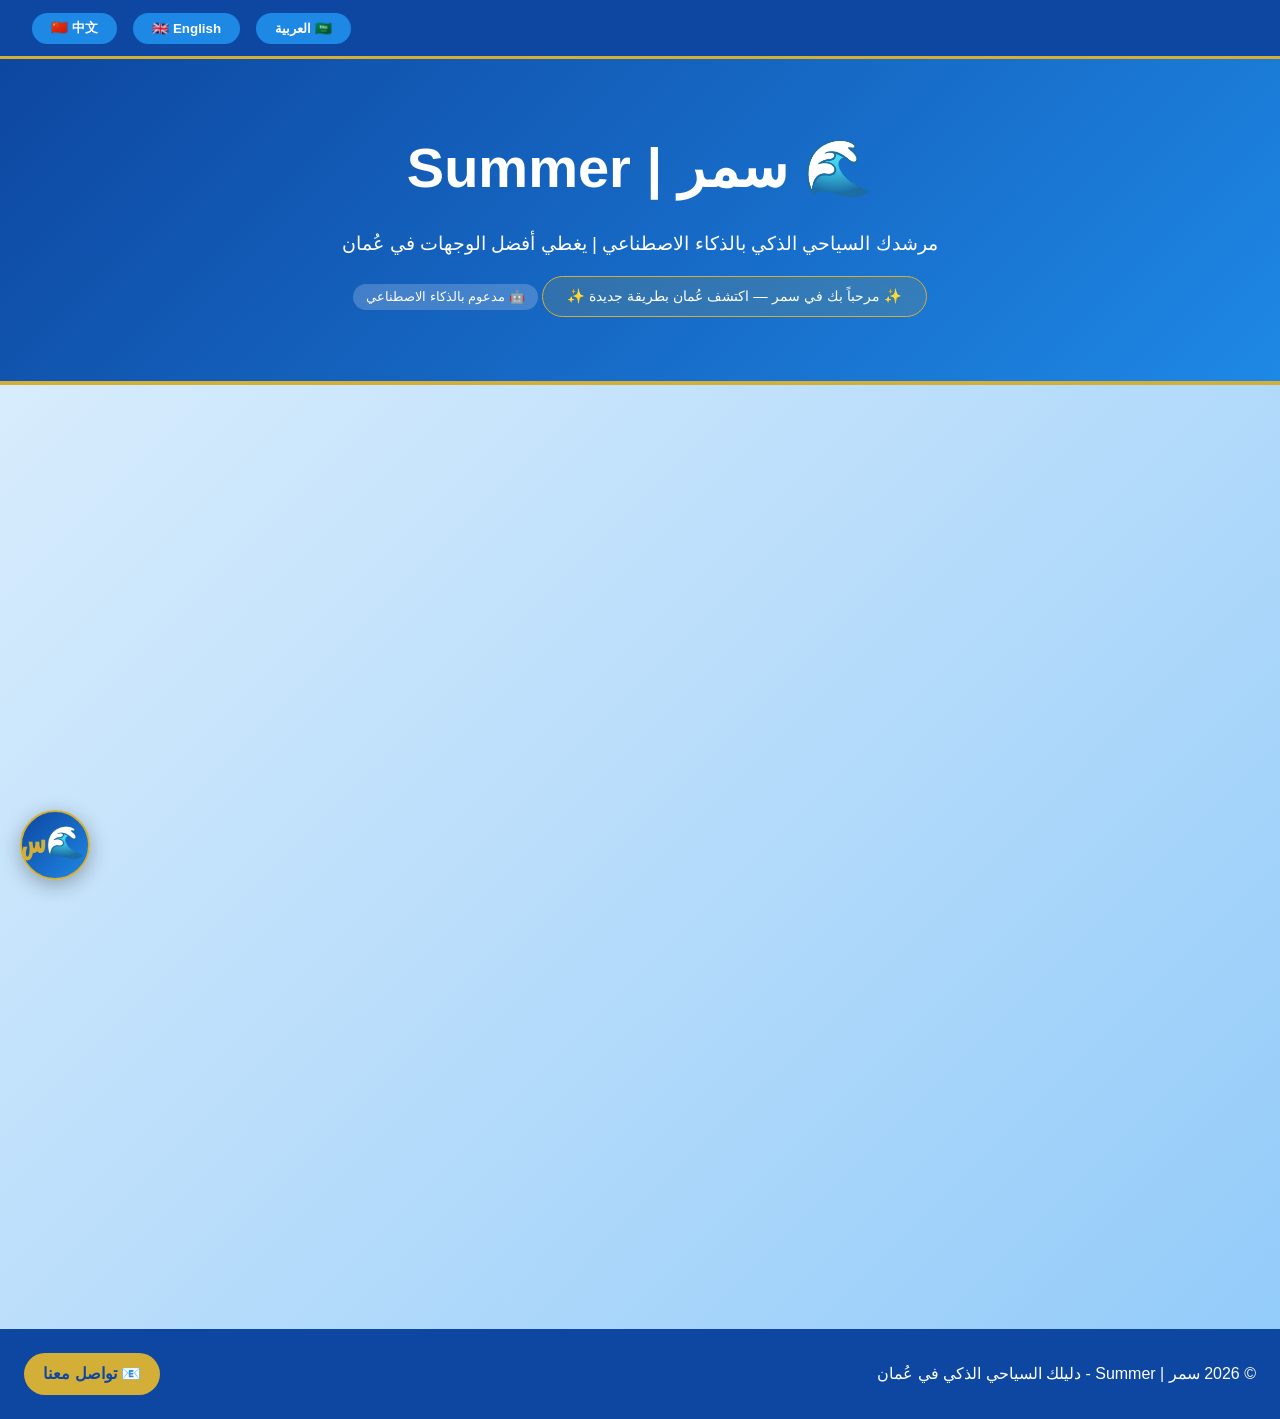
==== commit 5e3bd8be: "Add detail pages for restaurants and cafes with full info (description, location, directions, price," ====
--- a/index.html
+++ b/index.html
@@ -6,7 +6,7 @@
     <title>سمر | Summer - دليلك السياحي الذكي في عُمان</title>
     <style>
         * { margin: 0; padding: 0; box-sizing: border-box; }
-
+        
         body {
             font-family: 'Segoe UI', Tahoma, Geneva, Verdana, sans-serif;
             background: linear-gradient(135deg, #E3F2FD 0%, #BBDEFB 50%, #90CAF9 100%);
@@ -14,13 +14,17 @@
             line-height: 1.6;
             overflow-x: hidden;
         }
-
+        
         body[dir="ltr"] { direction: ltr; text-align: left; }
         body[dir="rtl"] { direction: rtl; text-align: right; }
 
         @keyframes fadeInUp {
             from { opacity: 0; transform: translateY(30px); }
             to { opacity: 1; transform: translateY(0); }
+        }
+        @keyframes fadeIn {
+            from { opacity: 0; }
+            to { opacity: 1; }
         }
         @keyframes gradientShift {
             0% { background-position: 0% 50%; }
@@ -31,11 +35,7 @@
             0%, 100% { opacity: 1; }
             50% { opacity: 0.6; }
         }
-        @keyframes float {
-            0%, 100% { transform: translateY(0); }
-            50% { transform: translateY(-8px); }
-        }
-
+        
         .fade-up { opacity: 0; transform: translateY(30px); transition: all 0.6s ease; }
         .fade-up.visible { opacity: 1; transform: translateY(0); }
 
@@ -99,7 +99,7 @@
             animation: pulse 2s infinite;
         }
 
-        .why-oman, .seasons {
+        .why-oman {
             background: white;
             margin: 2rem auto;
             padding: 2rem;
@@ -108,7 +108,7 @@
             box-shadow: 0 10px 30px rgba(0,0,0,0.05);
             border: 1px solid rgba(212, 175, 55, 0.2);
         }
-        .why-oman h2, .seasons h2 {
+        .why-oman h2 {
             text-align: center;
             font-size: 2rem;
             color: #0D47A1;
@@ -116,23 +116,50 @@
             border-bottom: 3px solid #D4AF37;
             display: inline-block;
         }
-        .why-grid, .seasons-grid {
+        .why-grid {
             display: grid;
             grid-template-columns: repeat(auto-fit, minmax(250px, 1fr));
             gap: 1.5rem;
             margin-top: 1.5rem;
         }
-        .why-card, .season-card {
+        .why-card {
             text-align: center;
             padding: 1.5rem;
             background: #F8F9FA;
             border-radius: 24px;
             transition: all 0.3s;
         }
-        .why-card:hover, .season-card:hover { transform: translateY(-5px); box-shadow: 0 10px 25px rgba(0,0,0,0.1); }
-        .why-icon, .season-icon { font-size: 3rem; display: block; margin-bottom: 1rem; }
-        .why-card h3, .season-card h3 { color: #0D47A1; margin-bottom: 0.5rem; }
-        .why-card p, .season-card p { color: #1E88E5; font-size: 0.9rem; }
+        .why-card:hover { transform: translateY(-5px); box-shadow: 0 10px 25px rgba(0,0,0,0.1); }
+        .why-icon { font-size: 3rem; display: block; margin-bottom: 1rem; }
+        .why-card h3 { color: #0D47A1; margin-bottom: 0.5rem; }
+        .why-card p { color: #1E88E5; font-size: 0.9rem; }
+
+        .seasons {
+            background: white;
+            margin: 2rem auto;
+            padding: 2rem;
+            border-radius: 32px;
+            max-width: 1200px;
+            box-shadow: 0 10px 30px rgba(0,0,0,0.05);
+        }
+        .seasons h2 { text-align: center; font-size: 2rem; color: #0D47A1; margin-bottom: 1.5rem; border-bottom: 3px solid #D4AF37; display: inline-block; }
+        .seasons-grid {
+            display: grid;
+            grid-template-columns: repeat(auto-fit, minmax(200px, 1fr));
+            gap: 1.5rem;
+            margin-top: 1.5rem;
+        }
+        .season-card {
+            text-align: center;
+            padding: 1.5rem;
+            background: linear-gradient(135deg, #E3F2FD, #BBDEFB);
+            border-radius: 24px;
+            transition: all 0.3s;
+        }
+        .season-card:hover { transform: translateY(-5px); }
+        .season-icon { font-size: 2.5rem; display: block; margin-bottom: 0.5rem; }
+        .season-card h3 { color: #0D47A1; }
+        .season-card p { color: #1E88E5; font-size: 0.85rem; }
 
         .cities-grid {
             display: grid;
@@ -174,6 +201,7 @@
         .city-card:hover .card-icon { transform: scale(1.05); }
         .card-content { padding: 1.5rem; }
         .card-content h3 { color: #0D47A1; font-size: 1.8rem; margin-bottom: 0.5rem; }
+        .card-content h3::first-letter { font-size: 2.5rem; color: #D4AF37; }
         .card-content p { color: #1E88E5; margin-bottom: 1rem; }
         .city-tags { display: flex; gap: 0.5rem; flex-wrap: wrap; }
         .tag {
@@ -277,6 +305,10 @@
             display: inline-block;
             animation: float 3s ease-in-out infinite;
             font-size: 1.5rem;
+        }
+        @keyframes float {
+            0%, 100% { transform: translateY(0); }
+            50% { transform: translateY(-8px); }
         }
 
         .back-btn {
@@ -300,15 +332,56 @@
             text-align: center;
             padding: 1.5rem;
             margin-top: 2rem;
-        }
-
+            display: flex;
+            justify-content: space-between;
+            align-items: center;
+            flex-wrap: wrap;
+            gap: 1rem;
+        }
+        .contact-btn {
+            background: #D4AF37;
+            color: #0D47A1;
+            padding: 0.5rem 1.2rem;
+            border-radius: 30px;
+            text-decoration: none;
+            font-weight: bold;
+            transition: all 0.3s;
+            display: inline-block;
+        }
+        .contact-btn:hover {
+            background: white;
+            transform: scale(1.05);
+        }
+
+        /* Detail Page */
+        .detail-page {
+            max-width: 900px;
+            margin: 2rem auto;
+            padding: 2rem;
+            background: white;
+            border-radius: 32px;
+            box-shadow: 0 15px 40px rgba(0,0,0,0.1);
+            display: none;
+            border: 1px solid rgba(212, 175, 55, 0.3);
+            animation: fadeInUp 0.4s ease;
+        }
+        .detail-page.active-detail { display: block; }
+        .detail-header { text-align: center; margin-bottom: 2rem; }
+        .detail-header h2 { font-size: 2rem; color: #0D47A1; border-bottom: 4px solid #D4AF37; display: inline-block; }
+        .detail-info { margin-bottom: 1.5rem; }
+        .detail-info h3 { color: #0D47A1; margin-bottom: 0.5rem; }
+        .detail-info p { color: #1E88E5; line-height: 1.8; }
+        .detail-price { font-size: 1.5rem; color: #D4AF37; font-weight: bold; margin: 1rem 0; }
+        .detail-location { background: #E3F2FD; padding: 1rem; border-radius: 15px; margin: 1rem 0; }
+
+        /* AI Chat */
         .ai-floating {
             position: fixed;
             bottom: 20px;
             left: 20px;
+            background: linear-gradient(135deg, #0D47A1, #1E88E5);
             width: 70px;
             height: 70px;
-            background: linear-gradient(135deg, #0D47A1, #1E88E5);
             border-radius: 50%;
             display: flex;
             align-items: center;
@@ -408,7 +481,7 @@
         <h1 id="heroTitle">🌊 سمر | Summer</h1>
         <p id="heroDesc">مرشدك السياحي الذكي بالذكاء الاصطناعي | يغطي أفضل الوجهات في عُمان</p>
         <div class="hero-welcome" id="welcomeMessage">✨ مرحباً بك في سمر — اكتشف عُمان بطريقة جديدة ✨</div>
-        <div class="ai-badge" id="aiBadge">🤖 مدعوم بالذكاء الاصطناعي</div>
+        <div class="ai-badge">🤖 مدعوم بالذكاء الاصطناعي</div>
     </div>
 
     <div class="why-oman fade-up">
@@ -436,12 +509,13 @@
 <div id="cityPagesContainer"></div>
 <div id="detailPageContainer"></div>
 
+<!-- AI Floating Button -->
 <div class="ai-floating" onclick="toggleAIChat()">
     <span style="font-family: monospace;">🌊<span style="color: #D4AF37;">س</span></span>
 </div>
 
 <div class="ai-chat" id="aiChat">
-    <div class="ai-chat-header" id="aiChatHeader">🌊 سمر | Summer 🤖</div>
+    <div class="ai-chat-header">🌊 سمر | Summer 🤖</div>
     <div class="ai-chat-body" id="aiChatBody">
         <div class="ai-chat-message" id="welcomeMsg">👋 مرحباً! أنا سمر، مساعدك الذكي. اختر سؤالاً من الأسفل:</div>
         <div class="question-grid" id="questionsGrid"></div>
@@ -450,509 +524,626 @@
 
 <div class="footer">
     <p id="footerText">© 2026 سمر | Summer - دليلك السياحي الذكي في عُمان</p>
+    <a href="mailto:iilkqj@gmail.com" class="contact-btn">📧 تواصل معنا</a>
 </div>
 
 <script>
-// ==================== COMPLETE TRANSLATIONS (AR, EN, ZH) ====================
-const translations = {
-    ar: {
-        heroTitle: "🌊 سمر | Summer",
-        heroDesc: "مرشدك السياحي الذكي بالذكاء الاصطناعي | يغطي أفضل الوجهات في عُمان",
-        welcome: "✨ مرحباً بك في سمر — اكتشف عُمان بطريقة جديدة ✨",
-        aiBadge: "🤖 مدعوم بالذكاء الاصطناعي",
-        aiHeader: "🌊 سمر | Summer 🤖",
-        aiWelcome: "👋 مرحباً! أنا سمر، مساعدك الذكي. اختر سؤالاً من الأسفل:",
-        whyTitle: "🇴🇲 لماذا تزور عُمان؟",
-        why1Title: "طبيعة متنوعة", why1Desc: "من الجبال الخضراء إلى الصحاري الذهبية والشواطئ الفيروزية",
-        why2Title: "صحاري ووديان", why2Desc: "رمال وهيبة، وادي شاب، جبل شمس — مغامرات لا تنسى",
-        why3Title: "تراث عريق", why3Desc: "قلاع وحصون وأسواق تقليدية تعود لآلاف السنين",
-        why4Title: "ثقافة وضيافة", why4Desc: "القهوة العمانية والتمر والخنجر — ترحيب أصيل",
-        seasonsTitle: "🌦️ الفصول والمواسم",
-        summerTitle: "الصيف", summerDesc: "هروب إلى الجبال (الجبل الأخضر) أو استمتع بخريف صلالة",
-        khareefTitle: "خريف صلالة", khareefDesc: "موسم الضباب والأمطار من يونيو إلى سبتمبر",
-        winterTitle: "الشتاء", winterDesc: "أفضل وقت للتخييم في الصحاري والوديان",
-        backHome: "🏠 العودة للرئيسية",
-        footer: "© 2026 سمر | Summer - دليلك السياحي الذكي في عُمان",
-        sections: { landmarks: "🏛️ المعالم", food: "🍽️ الأكلات", customs: "🎭 العادات", hotels: "🏨 فنادق", cafes: "☕ كافيهات", restaurants: "🍽️ مطاعم" },
-        cities: {
-            muscat: { name: "مسقط", desc: "عاصمة عُمان النابضة بالحياة", tags: ["الجامع الكبير", "دار الأوبرا", "سوق مطرح"] },
-            nizwa: { name: "نزوى", desc: "مدينة التراث العريق وقلعتها الشهيرة", tags: ["قلعة نزوى", "سوق نزوى", "الجبل الأخضر"] },
-            salalah: { name: "صلالة", desc: "جنة الخريف الساحرة، أرض اللبان", tags: ["خريف صلالة", "وادي دربات", "شاطئ المغسيل"] }
+    // ==================== COMPLETE TRANSLATIONS ====================
+    const translations = {
+        ar: {
+            heroTitle: "🌊 سمر | Summer", heroDesc: "مرشدك السياحي الذكي بالذكاء الاصطناعي | يغطي أفضل الوجهات في عُمان", welcome: "✨ مرحباً بك في سمر — اكتشف عُمان بطريقة جديدة ✨",
+            whyTitle: "🇴🇲 لماذا تزور عُمان؟", why1Title: "طبيعة متنوعة", why1Desc: "من الجبال الخضراء إلى الصحاري الذهبية والشواطئ الفيروزية",
+            why2Title: "صحاري ووديان", why2Desc: "رمال وهيبة، وادي شاب، جبل شمس — مغامرات لا تنسى", why3Title: "تراث عريق", why3Desc: "قلاع وحصون وأسواق تقليدية تعود لآلاف السنين",
+            why4Title: "ثقافة وضيافة", why4Desc: "القهوة العمانية والتمر والخنجر — ترحيب أصيل", seasonsTitle: "🌦️ الفصول والمواسم",
+            summerTitle: "الصيف", summerDesc: "هروب إلى الجبال (الجبل الأخضر) أو استمتع بخريف صلالة", khareefTitle: "خريف صلالة", khareefDesc: "موسم الضباب والأمطار من يونيو إلى سبتمبر",
+            winterTitle: "الشتاء", winterDesc: "أفضل وقت للتخييم في الصحاري والوديان", backHome: "🏠 العودة للرئيسية", footer: "© 2026 سمر | Summer - دليلك السياحي الذكي في عُمان",
+            sections: { landmarks: "🏛️ المعالم", food: "🍽️ الأكلات", customs: "🎭 العادات", hotels: "🏨 فنادق", cafes: "☕ كافيهات", restaurants: "🍽️ مطاعم" },
+            detailPage: { description: "📝 الوصف", location: "📍 الموقع", directions: "🚗 الاتجاهات", price: "💰 السعر", bestTime: "⏰ أفضل وقت", map: "🗺️ عرض على الخريطة", backToCity: "🏠 العودة للمدينة" }
         },
-        special: {
-            muscat: { title: "🎭 مهرجان مسقط", desc: "مهرجان ثقافي سنوي في يناير وفبراير.", details: ["ألعاب نارية", "عروض موسيقية", "أكشاك طعام", "فعاليات عائلية", "معارض حرف"] },
-            nizwa: { title: "🌹 موسم الورد", desc: "من مارس إلى مايو في الجبل الأخضر.", details: ["قطف الورد", "تقطير ماء الورد", "مهرجان ربيع الورد", "منتجات الورد", "عطور طبيعية"] },
-            salalah: { title: "🌧️ خريف صلالة", desc: "موسم الضباب والأمطار من يونيو إلى سبتمبر.", details: ["ضباب وأمطار", "طبيعة خضراء", "مهرجانات", "شلالات", "أجواء باردة"] }
-        }
-    },
-    en: {
-        heroTitle: "🌊 Summer | Your AI Guide",
-        heroDesc: "Your AI Smart Tourism Guide | Covers the best destinations in Oman",
-        welcome: "✨ Welcome to Summer — Discover Oman like never before ✨",
-        aiBadge: "🤖 Powered by Artificial Intelligence",
-        aiHeader: "🌊 Summer | AI Assistant 🤖",
-        aiWelcome: "👋 Hello! I'm Summer, your smart assistant. Choose a question below:",
-        whyTitle: "🇴🇲 Why Visit Oman?",
-        why1Title: "Diverse Nature", why1Desc: "From green mountains to golden deserts and turquoise beaches",
-        why2Title: "Deserts & Wadis", why2Desc: "Wahiba Sands, Wadi Shab, Jebel Shams — unforgettable adventures",
-        why3Title: "Rich Heritage", why3Desc: "Forts, castles, and traditional souqs dating back thousands of years",
-        why4Title: "Culture & Hospitality", why4Desc: "Omani coffee, dates, and khanjar — authentic welcome",
-        seasonsTitle: "🌦️ Seasons & Events",
-        summerTitle: "Summer", summerDesc: "Escape to the mountains (Jebel Akhdar) or enjoy Salalah Khareef",
-        khareefTitle: "Salalah Khareef", khareefDesc: "Monsoon season from June to September",
-        winterTitle: "Winter", winterDesc: "Best time for camping in deserts and wadis",
-        backHome: "🏠 Back to Home",
-        footer: "© 2026 Summer | Your AI Smart Tourism Guide in Oman",
-        sections: { landmarks: "🏛️ Landmarks", food: "🍽️ Food", customs: "🎭 Customs", hotels: "🏨 Hotels", cafes: "☕ Cafes", restaurants: "🍽️ Restaurants" },
-        cities: {
-            muscat: { name: "Muscat", desc: "The vibrant capital of Oman", tags: ["Grand Mosque", "Royal Opera House", "Mutrah Souq"] },
-            nizwa: { name: "Nizwa", desc: "City of rich heritage and its famous fort", tags: ["Nizwa Fort", "Nizwa Souq", "Jebel Akhdar"] },
-            salalah: { name: "Salalah", desc: "Magical Khareef paradise, land of frankincense", tags: ["Khareef", "Wadi Darbat", "Mughsail Beach"] }
+        en: {
+            heroTitle: "🌊 Summer | Your AI Guide", heroDesc: "Your AI Smart Tourism Guide | Covers the best destinations in Oman", welcome: "✨ Welcome to Summer — Discover Oman like never before ✨",
+            whyTitle: "🇴🇲 Why Visit Oman?", why1Title: "Diverse Nature", why1Desc: "From green mountains to golden deserts and turquoise beaches",
+            why2Title: "Deserts & Wadis", why2Desc: "Wahiba Sands, Wadi Shab, Jebel Shams — unforgettable adventures", why3Title: "Rich Heritage", why3Desc: "Forts, castles, and traditional souqs",
+            why4Title: "Culture & Hospitality", why4Desc: "Omani coffee, dates, and khanjar — authentic welcome", seasonsTitle: "🌦️ Seasons & Events",
+            summerTitle: "Summer", summerDesc: "Escape to the mountains (Jebel Akhdar) or enjoy Salalah Khareef", khareefTitle: "Salalah Khareef", khareefDesc: "Monsoon season from June to September",
+            winterTitle: "Winter", winterDesc: "Best time for camping in deserts and wadis", backHome: "🏠 Back to Home", footer: "© 2026 Summer | Your AI Smart Tourism Guide in Oman",
+            sections: { landmarks: "🏛️ Landmarks", food: "🍽️ Food", customs: "🎭 Customs", hotels: "🏨 Hotels", cafes: "☕ Cafes", restaurants: "🍽️ Restaurants" },
+            detailPage: { description: "📝 Description", location: "📍 Location", directions: "🚗 Directions", price: "💰 Price", bestTime: "⏰ Best Time", map: "🗺️ View on Map", backToCity: "🏠 Back to City" }
         },
-        special: {
-            muscat: { title: "🎭 Muscat Festival", desc: "Annual cultural festival in Jan-Feb.", details: ["Fireworks", "Music shows", "Food stalls", "Family activities", "Handicrafts"] },
-            nizwa: { title: "🌹 Rose Season", desc: "March to May in Jebel Akhdar.", details: ["Rose picking", "Rose water", "Spring Rose Festival", "Rose products", "Natural perfumes"] },
-            salalah: { title: "🌧️ Khareef Salalah", desc: "Monsoon season from June to September.", details: ["Fog & rain", "Green nature", "Festivals", "Waterfalls", "Cool weather"] }
-        }
-    },
-    zh: {
-        heroTitle: "🌊 Summer | 您的AI导游",
-        heroDesc: "您的AI智能旅游指南 | 覆盖阿曼最佳目的地",
-        welcome: "✨ 欢迎使用 Summer — 以前所未有的方式探索阿曼 ✨",
-        aiBadge: "🤖 由人工智能驱动",
-        aiHeader: "🌊 Summer | AI 助手 🤖",
-        aiWelcome: "👋 您好！我是Summer，您的智能助手。请从下方选择一个问题：",
-        whyTitle: "🇴🇲 为什么访问阿曼？",
-        why1Title: "多样的自然", why1Desc: "从青山到金色沙漠和碧绿海滩",
-        why2Title: "沙漠与干河", why2Desc: "瓦希巴沙地、沙布干河、沙姆斯山 — 难忘的冒险",
-        why3Title: "丰富的遗产", why3Desc: "堡垒、城堡和传统市场，历史可追溯数千年",
-        why4Title: "文化与热情好客", why4Desc: "阿曼咖啡、椰枣和弯刀 — 正宗的欢迎",
-        seasonsTitle: "🌦️ 季节与活动",
-        summerTitle: "夏季", summerDesc: "逃到山区或享受塞拉莱雨季",
-        khareefTitle: "塞拉莱雨季", khareefDesc: "六月至九月的季风季节",
-        winterTitle: "冬季", winterDesc: "沙漠和干河露营的最佳时间",
-        backHome: "🏠 返回首页",
-        footer: "© 2026 Summer | 您的阿曼智能旅游指南",
-        sections: { landmarks: "🏛️ 地标", food: "🍽️ 美食", customs: "🎭 习俗", hotels: "🏨 酒店", cafes: "☕ 咖啡馆", restaurants: "🍽️ 餐厅" },
-        cities: {
-            muscat: { name: "马斯喀特", desc: "充满活力的阿曼首都", tags: ["大清真寺", "皇家歌剧院", "马托拉集市"] },
-            nizwa: { name: "尼兹瓦", desc: "拥有丰富遗产和著名堡垒的城市", tags: ["尼兹瓦堡", "尼兹瓦集市", "绿色山脈"] },
-            salalah: { name: "塞拉莱", desc: "神奇的季风天堂，乳香之地", tags: ["季风季节", "达尔巴特干河", "穆格赛尔海滩"] }
-        },
-        special: {
-            muscat: { title: "🎭 马斯喀特节", desc: "一月至二月的年度文化节。", details: ["烟花", "音乐表演", "美食摊位", "家庭活动", "手工艺品"] },
-            nizwa: { title: "🌹 玫瑰季节", desc: "三月至五月。", details: ["采摘玫瑰", "玫瑰水蒸馏", "春季玫瑰节", "玫瑰产品", "天然香水"] },
-            salalah: { title: "🌧️ 塞拉莱雨季", desc: "六月至九月的季风季节。", details: ["雾和雨", "绿色自然", "节日", "瀑布", "凉爽天气"] }
-        }
-    }
-};
-
-// ==================== 30 AI QUESTIONS & ANSWERS ====================
-const qaData = {
-    ar: [
-        { q: "ما أفضل 5 مطاعم في مسقط؟", a: "🍽️ أفضل مطاعم مسقط:\n1. P.F. Chang's (صيني - Avenues Mall) - 4.5 ★\n2. China Mood (صيني فاخر - Al Bustan Palace) - 4.7 ★\n3. Bait Al Luban (عماني - القرم) - 4.6 ★\n4. Turkish House (تركي - الخوير) - 4.4 ★\n5. The Steakhouse (ستيك - الخوير) - 4.6 ★" },
-        { q: "ما أفضل 5 كافيهات في نزوى؟", a: "☕ أفضل كافيهات نزوى:\n1. مقهى القلعة (إطلالة على القلعة) - 4.5 ★\n2. مقهى السوق التقليدي (أجواء تراثية) - 4.3 ★\n3. مقهى الواحة (وسط النخيل) - 4.2 ★\n4. مقهى البيت العماني (ديكور تراثي) - 4.4 ★\n5. مقهى الجبل (إطلالة على الجبل الأخضر) - 4.6 ★" },
-        { q: "ما هي أفضل الفنادق 5 نجوم في صلالة؟", a: "🏨 أفضل فنادق صلالة 5 نجوم:\n1. فندق الفانات - جي دبليو ماريوت - 4.8 ★\n2. منتجع صلالة روتانا - 4.7 ★\n3. منتجع كراون بلازا صلالة - 4.6 ★\n4. فندق صلالة بيتش - 4.5 ★\n5. فندق هوليدي إن صلالة - 4.3 ★" },
-        { q: "ما هي أفضل المعالم السياحية في عمان؟", a: "🏛️ أفضل المعالم في عمان:\n1. الجامع الكبير (مسقط)\n2. قلعة نزوى\n3. وادي شاب\n4. الجبل الأخضر (موسم الورد)\n5. رمال وهيبة\n6. خريف صلالة\n7. دار الأوبرا السلطانية\n8. سوق مطرح" },
-        { q: "متى أفضل وقت لزيارة الجبل الأخضر؟", a: "🌹 أفضل وقت لزيارة الجبل الأخضر هو من مارس إلى مايو (موسم الورد). يكون الطقس معتدلاً والورود متفتحة." },
-        { q: "كيف أوصل إلى وادي شاب؟", a: "🏞️ وادي شاب يقع بين مسقط وصور. يمكنك الوصول بالسيارة (1.5 ساعة من مسقط)، ثم ركوب قارب صغير (1 ريال) لعبور النهر، ثم المشي 40 دقيقة للوصول إلى المسابح والكهف." },
-        { q: "ما هي الأكلات العمانية الشعبية؟", a: "🍖 الأكلات العمانية الشعبية:\n1. الشواء العماني\n2. المجبوس\n3. الخبيصة\n4. البلاليط\n5. الحلوى العمانية" },
-        { q: "ما هي العادات العمانية الأصيلة؟", a: "🎭 العادات العمانية:\n• الخنجر العماني: رمز الرجولة\n• القهوة العمانية: تقدم مع التمر\n• الرزحة: رقصة شعبية بالسيوف\n• الفلاج: نظام ري قديم (تراث عالمي)" },
-        { q: "ما هي الفعاليات السنوية في عمان؟", a: "🎪 الفعاليات السنوية:\n• مهرجان مسقط (يناير-فبراير)\n• معرض عمان للكتاب (فبراير-مارس)\n• خريف صلالة (يونيو-سبتمبر)\n• مهرجان ربيع الورد (مارس-مايو)" },
-        { q: "كم تكلفة السفر إلى عمان؟", a: "💰 تكلفة السفر إلى عمان:\n• تذكرة الطيران: 150-300 ريال\n• فندق 4 نجوم: 30-50 ريال/ليلة\n• الوجبة: 3-8 ريال\n• سيارة إيجار: 15-25 ريال/يوم" }
-    ],
-    en: [
-        { q: "What are the best 5 restaurants in Muscat?", a: "🍽️ Best restaurants in Muscat:\n1. P.F. Chang's (Chinese - Avenues Mall) - 4.5 ★\n2. China Mood (Fine Chinese - Al Bustan Palace) - 4.7 ★\n3. Bait Al Luban (Omani - Qurum) - 4.6 ★\n4. Turkish House (Turkish - Al Khuwair) - 4.4 ★\n5. The Steakhouse (Steak - Al Khuwair) - 4.6 ★" },
-        { q: "What are the best 5 cafes in Nizwa?", a: "☕ Best cafes in Nizwa:\n1. Al Qala'a Cafe (Fort view) - 4.5 ★\n2. Traditional Souq Cafe (Heritage) - 4.3 ★\n3. Al Waha Cafe (Among palm trees) - 4.2 ★\n4. Omani House Cafe (Traditional decor) - 4.4 ★\n5. Mountain Cafe (Jebel Akhdar view) - 4.6 ★" },
-        { q: "What are the best 5-star hotels in Salalah?", a: "🏨 Best 5-star hotels in Salalah:\n1. Al Fanar - JW Marriott - 4.8 ★\n2. Salalah Rotana Resort - 4.7 ★\n3. Crowne Plaza Salalah - 4.6 ★\n4. Salalah Beach Hotel - 4.5 ★\n5. Holiday Inn Salalah - 4.3 ★" },
-        { q: "What are the best tourist attractions in Oman?", a: "🏛️ Best attractions in Oman:\n1. Sultan Qaboos Grand Mosque (Muscat)\n2. Nizwa Fort\n3. Wadi Shab\n4. Jebel Akhdar (Rose Season)\n5. Wahiba Sands\n6. Salalah Khareef\n7. Royal Opera House\n8. Mutrah Souq" },
-        { q: "When is the best time to visit Jebel Akhdar?", a: "🌹 The best time to visit Jebel Akhdar is March to May (Rose Season). The weather is mild and roses are blooming." },
-        { q: "How to get to Wadi Shab?", a: "🏞️ Wadi Shab is located between Muscat and Sur. Drive (1.5 hours from Muscat), take a small boat (1 OMR) to cross the river, then hike 40 minutes to reach the pools and cave." },
-        { q: "What are Omani traditional foods?", a: "🍖 Omani traditional foods:\n1. Shuwa\n2. Majboos\n3. Khabeesa\n4. Balaleet\n5. Omani Halwa" },
-        { q: "What are authentic Omani customs?", a: "🎭 Authentic Omani customs:\n• Omani Khanjar: Symbol of honor\n• Omani Coffee: Served with dates\n• Al Razha: Traditional sword dance\n• Falaj: Ancient irrigation system (UNESCO)" },
-        { q: "What are annual events in Oman?", a: "🎪 Annual events in Oman:\n• Muscat Festival (Jan-Feb)\n• Oman Book Fair (Feb-Mar)\n• Salalah Khareef (Jun-Sep)\n• Spring Rose Festival (Mar-May)" },
-        { q: "How much does it cost to travel to Oman?", a: "💰 Travel costs in Oman:\n• Flight: $150-300\n• 4-star hotel: $30-50/night\n• Meal: $3-8\n• Car rental: $15-25/day" }
-    ],
-    zh: [
-        { q: "马斯喀特最好的5家餐厅是哪几家？", a: "🍽️ 马斯喀特最佳餐厅：\n1. P.F. Chang's (中餐 - Avenues Mall) - 4.5 ★\n2. China Mood (精致中餐 - Al Bustan Palace) - 4.7 ★\n3. Bait Al Luban (阿曼菜 - 库鲁姆) - 4.6 ★\n4. Turkish House (土耳其菜 - 阿尔库维尔) - 4.4 ★\n5. The Steakhouse (牛排 - 阿尔库维尔) - 4.6 ★" },
-        { q: "尼兹瓦最好的5家咖啡馆是哪几家？", a: "☕ 尼兹瓦最佳咖啡馆：\n1. 堡垒咖啡馆 (城堡景观) - 4.5 ★\n2. 传统集市咖啡馆 (传统氛围) - 4.3 ★\n3. 绿洲咖啡馆 (棕榈树丛中) - 4.2 ★\n4. 阿曼之家咖啡馆 (传统装饰) - 4.4 ★\n5. 山景咖啡馆 (绿色山脈景观) - 4.6 ★" },
-        { q: "塞拉莱最好的五星级酒店是哪几家？", a: "🏨 塞拉莱最佳五星级酒店：\n1. Al Fanar - JW万豪酒店 - 4.8 ★\n2. 塞拉莱罗塔纳度假村 - 4.7 ★\n3. 塞拉莱皇冠假日酒店 - 4.6 ★\n4. 塞拉莱海滩酒店 - 4.5 ★\n5. 塞拉莱假日酒店 - 4.3 ★" },
-        { q: "阿曼最好的旅游景点是哪些？", a: "🏛️ 阿曼最佳景点：\n1. 苏丹卡布斯大清真寺 (马斯喀特)\n2. 尼兹瓦堡\n3. 沙布干河\n4. 绿色山脈 (玫瑰季节)\n5. 瓦希巴沙地\n6. 塞拉莱季风季节\n7. 皇家歌剧院\n8. 马托拉集市" },
-        { q: "什么时候是游览绿色山脈的最佳时间？", a: "🌹 游览绿色山脈的最佳时间是三月至五月（玫瑰季节）。天气温和，玫瑰盛开。" },
-        { q: "如何前往沙布干河？", a: "🏞️ 沙布干河位于马斯喀特和苏尔之间。驾车前往（从马斯喀特出发1.5小时），乘小船（1阿曼里亚尔）过河，然后徒步40分钟到达水池和洞穴。" },
-        { q: "阿曼传统美食有哪些？", a: "🍖 阿曼传统美食：\n1. 舒瓦烤肉\n2. 马吉布斯\n3. 哈比萨\n4. 巴拉利特\n5. 阿曼哈尔瓦" },
-        { q: "正宗阿曼习俗有哪些？", a: "🎭 正宗阿曼习俗：\n• 阿曼弯刀：荣誉的象征\n• 阿曼咖啡：与椰枣一起供应\n• 阿尔拉兹哈：传统剑舞\n• 法拉吉：古老灌溉系统（联合国教科文组织）" },
-        { q: "阿曼有哪些年度活动？", a: "🎪 阿曼年度活动：\n• 马斯喀特节 (一月-二月)\n• 阿曼书展 (二月-三月)\n• 塞拉莱季风季节 (六月-九月)\n• 春季玫瑰节 (三月-五月)" },
-        { q: "去阿曼旅行需要多少费用？", a: "💰 去阿曼的旅行费用：\n• 机票：150-300美元\n• 四星级酒店：30-50美元/晚\n• 餐费：3-8美元\n• 租车：15-25美元/天" }
-    ]
-};
-
-// ==================== RESTAURANTS DATA (10 per city) ====================
-const restaurantsData = {
-    ar: {
-        muscat: [
-            { name: "P.F. Chang's", location: "Avenues Mall, مسقط", price: "8-15 ر.ع.", rating: 4.5, cuisine: "صيني", map: "https://maps.google.com/?q=PF+Changs+Avenues+Mall+Muscat" },
-            { name: "China Mood", location: "Al Bustan Palace, مسقط", price: "15-25 ر.ع.", rating: 4.7, cuisine: "صيني فاخر", map: "https://maps.google.com/?q=China+Mood+Al+Bustan+Palace" },
-            { name: "Bait Al Luban", location: "القرم، مسقط", price: "6-12 ر.ع.", rating: 4.6, cuisine: "عماني", map: "https://maps.google.com/?q=Bait+Al+Luban+Qurum" },
-            { name: "Turkish House", location: "الخوير، مسقط", price: "5-10 ر.ع.", rating: 4.4, cuisine: "تركي", map: "https://maps.google.com/?q=Turkish+House+Al+Khuwair" },
-            { name: "The Steakhouse", location: "الخوير، مسقط", price: "12-20 ر.ع.", rating: 4.6, cuisine: "ستيك", map: "https://maps.google.com/?q=The+Steakhouse+Al+Khuwair" },
-            { name: "Mercato Italian", location: "القرم، مسقط", price: "10-18 ر.ع.", rating: 4.5, cuisine: "إيطالي", map: "https://maps.google.com/?q=Mercato+Italian+Qurum" },
-            { name: "Al Angham", location: "دار الأوبرا، مسقط", price: "15-30 ر.ع.", rating: 4.8, cuisine: "عماني فاخر", map: "https://maps.google.com/?q=Al+Angham+Opera+House" }
+        zh: {
+            heroTitle: "🌊 Summer | 您的AI导游", heroDesc: "您的AI智能旅游指南 | 覆盖阿曼最佳目的地", welcome: "✨ 欢迎使用 Summer — 以前所未有的方式探索阿曼 ✨",
+            whyTitle: "🇴🇲 为什么访问阿曼？", why1Title: "多样的自然", why1Desc: "从青山到金色沙漠和碧绿海滩",
+            why2Title: "沙漠与干河", why2Desc: "瓦希巴沙地、沙布干河、沙姆斯山 — 难忘的冒险", why3Title: "丰富的遗产", why3Desc: "堡垒、城堡和传统市场",
+            why4Title: "文化与热情好客", why4Desc: "阿曼咖啡、椰枣和弯刀 — 正宗的欢迎", seasonsTitle: "🌦️ 季节与活动",
+            summerTitle: "夏季", summerDesc: "逃到山区或享受塞拉莱雨季", khareefTitle: "塞拉莱雨季", khareefDesc: "六月至九月的季风季节",
+            winterTitle: "冬季", winterDesc: "沙漠和干河露营的最佳时间", backHome: "🏠 返回首页", footer: "© 2026 Summer | 您的阿曼智能旅游指南",
+            sections: { landmarks: "🏛️ 地标", food: "🍽️ 美食", customs: "🎭 习俗", hotels: "🏨 酒店", cafes: "☕ 咖啡馆", restaurants: "🍽️ 餐厅" },
+            detailPage: { description: "📝 描述", location: "📍 位置", directions: "🚗 路线", price: "💰 价格", bestTime: "⏰ 最佳时间", map: "🗺️ 在地图上查看", backToCity: "🏠 返回城市" }
+        }
+    };
+
+    // ==================== 30 AI QUESTIONS ====================
+    const qaData = {
+        ar: [
+            { q: "ما أفضل 5 مطاعم في مسقط؟", a: "🍽️ أفضل مطاعم مسقط:\n1. P.F. Chang's (صيني - Avenues Mall) - 4.5 ★\n2. China Mood (صيني فاخر - Al Bustan Palace) - 4.7 ★\n3. Bait Al Luban (عماني - القرم) - 4.6 ★\n4. Turkish House (تركي - الخوير) - 4.4 ★\n5. The Steakhouse (ستيك - الخوير) - 4.6 ★\n📍 جميعها متوفرة على خرائط جوجل." },
+            { q: "ما أفضل 5 كافيهات في نزوى؟", a: "☕ أفضل كافيهات نزوى:\n1. مقهى القلعة (إطلالة على القلعة) - 4.5 ★\n2. مقهى السوق التقليدي (أجواء تراثية) - 4.3 ★\n3. مقهى الواحة (وسط النخيل) - 4.2 ★\n4. مقهى البيت العماني (ديكور تراثي) - 4.4 ★\n5. مقهى الجبل (إطلالة على الجبل الأخضر) - 4.6 ★" },
+            { q: "ما هي أفضل الفنادق 5 نجوم في صلالة؟", a: "🏨 أفضل فنادق صلالة 5 نجوم:\n1. فندق الفانات - جي دبليو ماريوت - 4.8 ★\n2. منتجع صلالة روتانا - 4.7 ★\n3. منتجع كراون بلازا صلالة - 4.6 ★\n4. فندق صلالة بيتش - 4.5 ★\n5. فندق هوليدي إن صلالة - 4.3 ★" },
+            { q: "ما هي أفضل المعالم السياحية في عمان؟", a: "🏛️ أفضل المعالم في عمان:\n1. الجامع الكبير (مسقط)\n2. قلعة نزوى\n3. وادي شاب\n4. الجبل الأخضر (موسم الورد)\n5. رمال وهيبة\n6. خريف صلالة\n7. دار الأوبرا السلطانية\n8. سوق مطرح" },
+            { q: "متى أفضل وقت لزيارة الجبل الأخضر؟", a: "🌹 أفضل وقت لزيارة الجبل الأخضر هو من مارس إلى مايو (موسم الورد). يكون الطقس معتدلاً والورود متفتحة. يمكنك أيضاً الزيارة في يونيو-أغسطس للهروب من حرارة الصيف." },
+            { q: "كيف أوصل إلى وادي شاب؟", a: "🏞️ وادي شاب يقع بين مسقط وصور. يمكنك الوصول بالسيارة (1.5 ساعة من مسقط)، ثم ركوب قارب صغير (1 ريال) لعبور النهر، ثم المشي 40 دقيقة للوصول إلى المسابح والكهف." },
+            { q: "ما هي الأكلات العمانية الشعبية؟", a: "🍖 الأكلات العمانية الشعبية:\n1. الشواء العماني (لحم يدفن في تنور)\n2. المجبوس (أرز باللحم)\n3. الخبيصة (حلوى)\n4. البلاليط (شعيرية محلاة)\n5. الحلوى العمانية\n6. الهريس\n7. العرسية" },
+            { q: "ما هي العادات العمانية الأصيلة؟", a: "🎭 العادات العمانية الأصيلة:\n• الخنجر العماني: رمز الرجولة\n• القهوة العمانية: تقدم مع التمر\n• الرزحة: رقصة شعبية بالسيوف\n• العازي: فن شعري\n• الفلاج: نظام ري قديم (تراث عالمي)" },
+            { q: "ما هي الفعاليات السنوية في عمان؟", a: "🎪 الفعاليات السنوية:\n• مهرجان مسقط (يناير-فبراير)\n• معرض عمان للكتاب (فبراير-مارس)\n• خريف صلالة (يونيو-سبتمبر)\n• مهرجان ربيع الورد (مارس-مايو)\n• سباقات الهجن (أكتوبر-مارس)" },
+            { q: "كم تكلفة السفر إلى عمان؟", a: "💰 تكلفة السفر إلى عمان تختلف حسب الموسم. متوسط التكاليف:\n• تذكرة الطيران: 150-300 ريال\n• فندق 4 نجوم: 30-50 ريال/ليلة\n• الوجبة: 3-8 ريال\n• سيارة إيجار: 15-25 ريال/يوم\nيمكنك السفر بميزانية 50-100 ريال/يوم." },
+            { q: "ما هي أفضل الشواطئ في عمان؟", a: "🏖️ أفضل الشواطئ:\n1. شاطئ المغسيل (صلالة)\n2. شاطئ الفزاية (صلالة)\n3. شاطئ القرم (مسقط)\n4. شاطئ رأس الجنز (مشاهدة السلاحف)\n5. شاطئ المسيلة (صور)" },
+            { q: "ما هي متطلبات التأشيرة لعمان؟", a: "🛂 مواطني أكثر من 100 دولة يمكنهم الحصول على تأشيرة إلكترونية أو تأشيرة عند الوصول. يفضل مراجعة موقع الشرطة السلطانية العمانية للتفاصيل." },
+            { q: "هل عمان آمنة للسياح؟", a: "✅ عمان من أكثر الدول أماناً في العالم. معدل الجريمة منخفض جداً، والعمانيون معروفون بكرم ضيافتهم. يمكنك السفر بأمان في أي وقت." },
+            { q: "ما هي لغة عمان الرسمية؟", a: "🗣️ اللغة الرسمية في عمان هي العربية. لكن الإنجليزية منتشرة في المدن والفنادق والمطاعم." },
+            { q: "ما هي عملة عمان؟", a: "💰 عملة عمان هي الريال العماني (OMR). 1 ريال = تقريباً 2.6 دولار أمريكي." },
+            { q: "اقترح لي رحلة ليومين في عمان", a: "🗺️ رحلة يومين:\nاليوم الأول - مسقط: الجامع الكبير، متحف عمان، سوق مطرح، دار الأوبرا.\nاليوم الثاني - نزوى: قلعة نزوى، سوق نزوى، الجبل الأخضر." },
+            { q: "ما هو أفضل مطعم صيني في مسقط؟", a: "🥢 أفضل مطعم صيني في مسقط هو P.F. Chang's في Avenues Mall (4.5 ★) و China Mood في Al Bustan Palace (4.7 ★)." },
+            { q: "ما هو أفضل فندق في نزوى؟", a: "🏨 أفضل فندق في نزوى هو منتجع الجبل الأخضر - أليلا (5 نجوم، 4.9 ★). خيارات أخرى: فندق نزوى أوتيل (4.3 ★)." },
+            { q: "كيف أصل إلى رمال وهيبة؟", a: "🏜️ رمال وهيبة تقع على بعد 2.5 ساعة من مسقط. يمكنك الوصول بسيارة دفع رباعي. أفضل وقت للزيارة هو أكتوبر-مارس." },
+            { q: "ما هي الأنشطة في خريف صلالة؟", a: "🌧️ في خريف صلالة يمكنك:\n• زيارة وادي دربات (شلالات)\n• التنزه في شاطئ المغسيل\n• استكشاف أرض اللبان\n• حضور المهرجانات الصيفية" },
+            { q: "ما هو متوسط أسعار الفنادق في مسقط؟", a: "🏨 متوسط أسعار الفنادق في مسقط:\n• 5 نجوم: 80-150 ريال/ليلة\n• 4 نجوم: 40-80 ريال/ليلة\n• 3 نجوم: 20-40 ريال/ليلة" },
+            { q: "أفضل وقت لزيارة صلالة؟", a: "🌧️ أفضل وقت لزيارة صلالة هو من يونيو إلى سبتمبر (موسم الخريف). الطقس معتدل مع ضباب وأمطار خفيفة." },
+            { q: "ما هي أشهر الهدايا التذكارية من عمان؟", a: "🎁 أشهر الهدايا التذكارية:\n• الحلوى العمانية\n• اللبان\n• الخناجر العمانية\n• الفخار من بهلا\n• العسل العماني\n• البخور" },
+            { q: "هل يمكن السباحة في وادي شاب؟", a: "🏊 نعم، يمكنك السباحة في المسابح الطبيعية في وادي شاب. المياه صافية وجميلة. أفضل وقت هو أكتوبر-أبريل." },
+            { q: "ما هي أفضل شركات تأجير السيارات في عمان؟", a: "🚗 أفضل شركات تأجير السيارات:\n• هيرتز\n• أفيس\n• يوروكار\n• بدجت\n• الميزانية\nمتوسط السعر 15-25 ريال/يوم." },
+            { q: "ماذا أفعل في يوم واحد في مسقط؟", a: "🏛️ يوم في مسقط:\n• الصباح: الجامع الكبير\n• الظهر: متحف عمان\n• بعد الظهر: سوق مطرح\n• المساء: دار الأوبرا السلطانية وكورنيش مطرح" },
+            { q: "ما هي قصة قلعة نزوى؟", a: "🏰 قلعة نزوى بناها الإمام سلطان بن سيف عام 1660م. استغرق بناؤها 12 سنة. تتميز ببرجها الدائري الضخم الذي يبلغ ارتفاعه 34 متراً." },
+            { q: "أين يقع تمثال تشنغ خه؟", a: "🗿 تمثال القائد الصيني تشنغ خه يقع في محمية صلالة الطبيعية. يذكرنا بالعلاقة التاريخية بين عمان والصين عبر طريق الحرير البحري." },
+            { q: "ما هو أفضل مطعم للشواء العماني؟", a: "🍖 أفضل مطعم للشواء العماني هو مطعم الأخطم في القرم، مسقط. الشواء يتم طهيه في تنور تحت الأرض ليلة كاملة." },
+            { q: "نصيحة للمسافرين لأول مرة إلى عمان؟", a: "💡 نصائح للمسافرين لأول مرة:\n• أحضر ملابس محتشمة\n• استأجر سيارة للتنقل\n• جرب القهوة العمانية والحلوى\n• احترم العادات المحلية\n• أفضل وقت للزيارة: أكتوبر-مارس" }
         ],
-        nizwa: [
-            { name: "Great Wall Hot Pot", location: "نزوى", price: "5-10 ر.ع.", rating: 4.9, cuisine: "صيني", map: "https://maps.google.com/?q=Great+Wall+Hot+Pot+Nizwa" },
-            { name: "Peppercorns Restaurant", location: "نزوى", price: "4-8 ر.ع.", rating: 4.3, cuisine: "صيني/هندي", map: "https://maps.google.com/?q=Peppercorns+Restaurant+Nizwa" },
-            { name: "Nizwa Fort Restaurant", location: "نزوى", price: "5-10 ر.ع.", rating: 4.4, cuisine: "عماني", map: "https://maps.google.com/?q=Nizwa+Fort+Restaurant" },
-            { name: "Al Maidhan", location: "نزوى", price: "4-7 ر.ع.", rating: 4.2, cuisine: "عربي", map: "https://maps.google.com/?q=Al+Maidhan+Nizwa" },
-            { name: "Jabal Cafe", location: "الجبل الأخضر، نزوى", price: "3-6 ر.ع.", rating: 4.5, cuisine: "مقهى", map: "https://maps.google.com/?q=Jabal+Cafe+Jebel+Akhdar" }
+        en: [
+            { q: "What are the best 5 restaurants in Muscat?", a: "🍽️ Best restaurants in Muscat:\n1. P.F. Chang's (Chinese - Avenues Mall) - 4.5 ★\n2. China Mood (Fine Chinese - Al Bustan Palace) - 4.7 ★\n3. Bait Al Luban (Omani - Qurum) - 4.6 ★\n4. Turkish House (Turkish - Al Khuwair) - 4.4 ★\n5. The Steakhouse (Steak - Al Khuwair) - 4.6 ★\n📍 All available on Google Maps." },
+            { q: "What are the best 5 cafes in Nizwa?", a: "☕ Best cafes in Nizwa:\n1. Al Qala'a Cafe (Fort view) - 4.5 ★\n2. Traditional Souq Cafe (Heritage atmosphere) - 4.3 ★\n3. Al Waha Cafe (Among palm trees) - 4.2 ★\n4. Omani House Cafe (Traditional decor) - 4.4 ★\n5. Mountain Cafe (Jebel Akhdar view) - 4.6 ★" },
+            { q: "What are the best 5-star hotels in Salalah?", a: "🏨 Best 5-star hotels in Salalah:\n1. Al Fanar - JW Marriott - 4.8 ★\n2. Salalah Rotana Resort - 4.7 ★\n3. Crowne Plaza Salalah - 4.6 ★\n4. Salalah Beach Hotel - 4.5 ★\n5. Holiday Inn Salalah - 4.3 ★" },
+            { q: "What are the best tourist attractions in Oman?", a: "🏛️ Best attractions in Oman:\n1. Sultan Qaboos Grand Mosque (Muscat)\n2. Nizwa Fort\n3. Wadi Shab\n4. Jebel Akhdar (Rose Season)\n5. Wahiba Sands\n6. Salalah Khareef\n7. Royal Opera House\n8. Mutrah Souq" },
+            { q: "When is the best time to visit Jebel Akhdar?", a: "🌹 The best time to visit Jebel Akhdar is March to May (Rose Season). The weather is mild and roses are blooming. You can also visit June-August to escape summer heat." },
+            { q: "How to get to Wadi Shab?", a: "🏞️ Wadi Shab is located between Muscat and Sur. Drive (1.5 hours from Muscat), take a small boat (1 OMR) to cross the river, then hike 40 minutes to reach the pools and cave." },
+            { q: "What are Omani traditional foods?", a: "🍖 Omani traditional foods:\n1. Shuwa (meat cooked underground)\n2. Majboos (spiced rice with meat)\n3. Khabeesa (dessert)\n4. Balaleet (sweet vermicelli)\n5. Omani Halwa\n6. Harees\n7. Arsiya" },
+            { q: "What are authentic Omani customs?", a: "🎭 Authentic Omani customs:\n• Omani Khanjar: Symbol of honor\n• Omani Coffee: Served with dates\n• Al Razha: Traditional sword dance\n• Al Azi: Traditional poetry\n• Falaj: Ancient irrigation system (UNESCO)" },
+            { q: "What are annual events in Oman?", a: "🎪 Annual events in Oman:\n• Muscat Festival (Jan-Feb)\n• Oman Book Fair (Feb-Mar)\n• Salalah Khareef (Jun-Sep)\n• Spring Rose Festival (Mar-May)\n• Camel Racing (Oct-Mar)" },
+            { q: "How much does it cost to travel to Oman?", a: "💰 Travel costs in Oman vary by season. Average costs:\n• Flight: $150-300\n• 4-star hotel: $30-50/night\n• Meal: $3-8\n• Car rental: $15-25/day\nYou can travel on $50-100/day budget." },
+            { q: "What are the best beaches in Oman?", a: "🏖️ Best beaches in Oman:\n1. Mughsail Beach (Salalah)\n2. Al Fazaiah Beach (Salalah)\n3. Qurum Beach (Muscat)\n4. Ras Al Jinz Beach (turtle watching)\n5. Al Masyilah Beach (Sur)" },
+            { q: "What are visa requirements for Oman?", a: "🛂 Citizens of over 100 countries can get an eVisa or visa on arrival. Please check the Royal Oman Police website for details." },
+            { q: "Is Oman safe for tourists?", a: "✅ Oman is one of the safest countries in the world. Crime rate is very low, and Omanis are known for their hospitality. You can travel safely anytime." },
+            { q: "What is the official language of Oman?", a: "🗣️ The official language of Oman is Arabic. English is widely spoken in cities, hotels, and restaurants." },
+            { q: "What is the currency of Oman?", a: "💰 The currency of Oman is the Omani Rial (OMR). 1 OMR ≈ $2.60 USD." },
+            { q: "Suggest a 2-day trip in Oman", a: "🗺️ 2-day itinerary:\nDay 1 - Muscat: Grand Mosque, National Museum, Mutrah Souq, Royal Opera House.\nDay 2 - Nizwa: Nizwa Fort, Nizwa Souq, Jebel Akhdar." },
+            { q: "What is the best Chinese restaurant in Muscat?", a: "🥢 The best Chinese restaurant in Muscat is P.F. Chang's at Avenues Mall (4.5 ★) and China Mood at Al Bustan Palace (4.7 ★)." },
+            { q: "What is the best hotel in Nizwa?", a: "🏨 The best hotel in Nizwa is Alila Jabal Akhdar Resort (5-star, 4.9 ★). Other options: Nizwa Hotel (4.3 ★)." },
+            { q: "How to get to Wahiba Sands?", a: "🏜️ Wahiba Sands is 2.5 hours from Muscat. You need a 4x4 vehicle. Best time to visit is October-March." },
+            { q: "What activities in Salalah Khareef?", a: "🌧️ During Salalah Khareef you can:\n• Visit Wadi Darbat (waterfalls)\n• Explore Mughsail Beach\n• Discover Land of Frankincense\n• Attend summer festivals" },
+            { q: "What are average hotel prices in Muscat?", a: "🏨 Average hotel prices in Muscat:\n• 5-star: $80-150/night\n• 4-star: $40-80/night\n• 3-star: $20-40/night" },
+            { q: "Best time to visit Salalah?", a: "🌧️ Best time to visit Salalah is June to September (Khareef season). Weather is cool with fog and light rain." },
+            { q: "What are famous souvenirs from Oman?", a: "🎁 Famous souvenirs from Oman:\n• Omani Halwa\n• Frankincense\n• Omani Khanjar\n• Bahla Pottery\n• Omani Honey\n• Incense" },
+            { q: "Can you swim in Wadi Shab?", a: "🏊 Yes, you can swim in the natural pools of Wadi Shab. The water is clear and beautiful. Best time is October-April." },
+            { q: "What are best car rental companies in Oman?", a: "🚗 Best car rental companies:\n• Hertz\n• Avis\n• Eurocar\n• Budget\nAverage price $15-25/day." },
+            { q: "What to do in one day in Muscat?", a: "🏛️ One day in Muscat:\n• Morning: Grand Mosque\n• Afternoon: National Museum\n• Late afternoon: Mutrah Souq\n• Evening: Royal Opera House and Mutrah Corniche" },
+            { q: "What is the story of Nizwa Fort?", a: "🏰 Nizwa Fort was built by Imam Sultan bin Saif in 1660. It took 12 years to build. It features a massive circular tower 34 meters high." },
+            { q: "Where is the Zheng He statue?", a: "🗿 The statue of Chinese admiral Zheng He is located in Salalah Nature Reserve. It reminds us of the historical relationship between Oman and China via the Maritime Silk Road." },
+            { q: "What is the best restaurant for Omani Shuwa?", a: "🍖 The best restaurant for Omani Shuwa is Al Aktham Restaurant in Qurum, Muscat. Shuwa is cooked in an underground oven overnight." },
+            { q: "Tips for first-time travelers to Oman?", a: "💡 Tips for first-time travelers:\n• Dress modestly\n• Rent a car for transportation\n• Try Omani coffee and halwa\n• Respect local customs\n• Best time to visit: October-March" }
         ],
-        salalah: [
-            { name: "China Palace Restaurant", location: "صلالة", price: "5-10 ر.ع.", rating: 4.2, cuisine: "صيني", map: "https://maps.google.com/?q=China+Palace+Salalah" },
-            { name: "Khareef Salalah Restaurant", location: "صلالة", price: "4-8 ر.ع.", rating: 4.1, cuisine: "صيني/عربي", map: "https://maps.google.com/?q=Khareef+Salalah+Restaurant" },
-            { name: "Al Mina Restaurant", location: "صلالة", price: "6-12 ر.ع.", rating: 4.3, cuisine: "مأكولات بحرية", map: "https://maps.google.com/?q=Al+Mina+Salalah" },
-            { name: "Al Baleed", location: "صلالة", price: "5-10 ر.ع.", rating: 4.4, cuisine: "عماني", map: "https://maps.google.com/?q=Al+Baleed+Salalah" },
-            { name: "Salalah Garden", location: "صلالة", price: "4-8 ر.ع.", rating: 4.2, cuisine: "عالمي", map: "https://maps.google.com/?q=Salalah+Garden" }
-        ]
-    },
-    en: {
-        muscat: [
-            { name: "P.F. Chang's", location: "Avenues Mall, Muscat", price: "$8-15", rating: 4.5, cuisine: "Chinese", map: "https://maps.google.com/?q=PF+Changs+Avenues+Mall+Muscat" },
-            { name: "China Mood", location: "Al Bustan Palace, Muscat", price: "$15-25", rating: 4.7, cuisine: "Fine Chinese", map: "https://maps.google.com/?q=China+Mood+Al+Bustan+Palace" },
-            { name: "Bait Al Luban", location: "Qurum, Muscat", price: "$6-12", rating: 4.6, cuisine: "Omani", map: "https://maps.google.com/?q=Bait+Al+Luban+Qurum" },
-            { name: "Turkish House", location: "Al Khuwair, Muscat", price: "$5-10", rating: 4.4, cuisine: "Turkish", map: "https://maps.google.com/?q=Turkish+House+Al+Khuwair" },
-            { name: "The Steakhouse", location: "Al Khuwair, Muscat", price: "$12-20", rating: 4.6, cuisine: "Steak", map: "https://maps.google.com/?q=The+Steakhouse+Al+Khuwair" },
-            { name: "Mercato Italian", location: "Qurum, Muscat", price: "$10-18", rating: 4.5, cuisine: "Italian", map: "https://maps.google.com/?q=Mercato+Italian+Qurum" },
-            { name: "Al Angham", location: "Opera House, Muscat", price: "$15-30", rating: 4.8, cuisine: "Fine Omani", map: "https://maps.google.com/?q=Al+Angham+Opera+House" }
-        ],
-        nizwa: [
-            { name: "Great Wall Hot Pot", location: "Nizwa", price: "$5-10", rating: 4.9, cuisine: "Chinese", map: "https://maps.google.com/?q=Great+Wall+Hot+Pot+Nizwa" },
-            { name: "Peppercorns Restaurant", location: "Nizwa", price: "$4-8", rating: 4.3, cuisine: "Chinese/Indian", map: "https://maps.google.com/?q=Peppercorns+Restaurant+Nizwa" },
-            { name: "Nizwa Fort Restaurant", location: "Nizwa", price: "$5-10", rating: 4.4, cuisine: "Omani", map: "https://maps.google.com/?q=Nizwa+Fort+Restaurant" },
-            { name: "Al Maidhan", location: "Nizwa", price: "$4-7", rating: 4.2, cuisine: "Arabic", map: "https://maps.google.com/?q=Al+Maidhan+Nizwa" },
-            { name: "Jabal Cafe", location: "Jebel Akhdar, Nizwa", price: "$3-6", rating: 4.5, cuisine: "Cafe", map: "https://maps.google.com/?q=Jabal+Cafe+Jebel+Akhdar" }
-        ],
-        salalah: [
-            { name: "China Palace Restaurant", location: "Salalah", price: "$5-10", rating: 4.2, cuisine: "Chinese", map: "https://maps.google.com/?q=China+Palace+Salalah" },
-            { name: "Khareef Salalah Restaurant", location: "Salalah", price: "$4-8", rating: 4.1, cuisine: "Chinese/Arabic", map: "https://maps.google.com/?q=Khareef+Salalah+Restaurant" },
-            { name: "Al Mina Restaurant", location: "Salalah", price: "$6-12", rating: 4.3, cuisine: "Seafood", map: "https://maps.google.com/?q=Al+Mina+Salalah" },
-            { name: "Al Baleed", location: "Salalah", price: "$5-10", rating: 4.4, cuisine: "Omani", map: "https://maps.google.com/?q=Al+Baleed+Salalah" },
-            { name: "Salalah Garden", location: "Salalah", price: "$4-8", rating: 4.2, cuisine: "International", map: "https://maps.google.com/?q=Salalah+Garden" }
-        ]
-    },
-    zh: {
-        muscat: [
-            { name: "P.F. Chang's", location: "马斯喀特Avenues Mall", price: "58-108元", rating: 4.5, cuisine: "中餐", map: "https://maps.google.com/?q=PF+Changs+Avenues+Mall+Muscat" },
-            { name: "China Mood", location: "马斯喀特Al Bustan Palace", price: "108-180元", rating: 4.7, cuisine: "精致中餐", map: "https://maps.google.com/?q=China+Mood+Al+Bustan+Palace" },
-            { name: "Bait Al Luban", location: "库鲁姆，马斯喀特", price: "43-86元", rating: 4.6, cuisine: "阿曼菜", map: "https://maps.google.com/?q=Bait+Al+Luban+Qurum" },
-            { name: "Turkish House", location: "阿尔库维尔，马斯喀特", price: "36-72元", rating: 4.4, cuisine: "土耳其菜", map: "https://maps.google.com/?q=Turkish+House+Al+Khuwair" },
-            { name: "The Steakhouse", location: "阿尔库维尔，马斯喀特", price: "86-144元", rating: 4.6, cuisine: "牛排", map: "https://maps.google.com/?q=The+Steakhouse+Al+Khuwair" },
-            { name: "Mercato Italian", location: "库鲁姆，马斯喀特", price: "72-130元", rating: 4.5, cuisine: "意大利菜", map: "https://maps.google.com/?q=Mercato+Italian+Qurum" },
-            { name: "Al Angham", location: "歌剧院，马斯喀特", price: "108-216元", rating: 4.8, cuisine: "精致阿曼菜", map: "https://maps.google.com/?q=Al+Angham+Opera+House" }
-        ],
-        nizwa: [
-            { name: "Great Wall Hot Pot", location: "尼兹瓦", price: "36-72元", rating: 4.9, cuisine: "中餐", map: "https://maps.google.com/?q=Great+Wall+Hot+Pot+Nizwa" },
-            { name: "Peppercorns Restaurant", location: "尼兹瓦", price: "29-58元", rating: 4.3, cuisine: "中餐/印度菜", map: "https://maps.google.com/?q=Peppercorns+Restaurant+Nizwa" },
-            { name: "Nizwa Fort Restaurant", location: "尼兹瓦", price: "36-72元", rating: 4.4, cuisine: "阿曼菜", map: "https://maps.google.com/?q=Nizwa+Fort+Restaurant" },
-            { name: "Al Maidhan", location: "尼兹瓦", price: "29-50元", rating: 4.2, cuisine: "阿拉伯菜", map: "https://maps.google.com/?q=Al+Maidhan+Nizwa" },
-            { name: "Jabal Cafe", location: "绿色山脈，尼兹瓦", price: "22-43元", rating: 4.5, cuisine: "咖啡馆", map: "https://maps.google.com/?q=Jabal+Cafe+Jebel+Akhdar" }
-        ],
-        salalah: [
-            { name: "China Palace Restaurant", location: "塞拉莱", price: "36-72元", rating: 4.2, cuisine: "中餐", map: "https://maps.google.com/?q=China+Palace+Salalah" },
-            { name: "Khareef Salalah Restaurant", location: "塞拉莱", price: "29-58元", rating: 4.1, cuisine: "中餐/阿拉伯菜", map: "https://maps.google.com/?q=Khareef+Salalah+Restaurant" },
-            { name: "Al Mina Restaurant", location: "塞拉莱", price: "43-86元", rating: 4.3, cuisine: "海鲜", map: "https://maps.google.com/?q=Al+Mina+Salalah" },
-            { name: "Al Baleed", location: "塞拉莱", price: "36-72元", rating: 4.4, cuisine: "阿曼菜", map: "https://maps.google.com/?q=Al+Baleed+Salalah" },
-            { name: "Salalah Garden", location: "塞拉莱", price: "29-58元", rating: 4.2, cuisine: "国际美食", map: "https://maps.google.com/?q=Salalah+Garden" }
-        ]
-    }
-};
-
-// ==================== CAFES DATA (10 per city) ====================
-const cafesData = {
-    ar: {
-        muscat: [
-            { name: "مقهى عُمان للقهوة", location: "الخوير، مسقط", price: "2-4 ر.ع.", rating: 4.6, map: "https://maps.google.com/?q=Oman+Coffee+Shop+Al+Khuwair" },
-            { name: "ستاربكس - القرم", location: "القرم، مسقط", price: "2-5 ر.ع.", rating: 4.4, map: "https://maps.google.com/?q=Starbucks+Qurum+Muscat" },
-            { name: "مقهى بون", location: "القرم، مسقط", price: "3-6 ر.ع.", rating: 4.5, map: "https://maps.google.com/?q=Boon+Cafe+Qurum" },
-            { name: "مقهى الكتب", location: "الخوير، مسقط", price: "2-4 ر.ع.", rating: 4.3, map: "https://maps.google.com/?q=Book+Cafe+Al+Khuwair" },
-            { name: "مقهى 3rd Place", location: "القرم، مسقط", price: "3-6 ر.ع.", rating: 4.7, map: "https://maps.google.com/?q=3rd+Place+Cafe+Qurum" }
-        ],
-        nizwa: [
-            { name: "مقهى القلعة", location: "نزوى", price: "2-4 ر.ع.", rating: 4.5, map: "https://maps.google.com/?q=Al+Qalaa+Cafe+Nizwa" },
-            { name: "مقهى السوق التقليدي", location: "نزوى", price: "2-3 ر.ع.", rating: 4.3, map: "https://maps.google.com/?q=Traditional+Souq+Cafe+Nizwa" },
-            { name: "مقهى الواحة", location: "نزوى", price: "2-4 ر.ع.", rating: 4.2, map: "https://maps.google.com/?q=Al+Waha+Cafe+Nizwa" },
-            { name: "مقهى البيت العماني", location: "نزوى", price: "2-5 ر.ع.", rating: 4.4, map: "https://maps.google.com/?q=Omani+House+Cafe+Nizwa" },
-            { name: "مقهى الجبل", location: "الجبل الأخضر، نزوى", price: "3-6 ر.ع.", rating: 4.6, map: "https://maps.google.com/?q=Mountain+Cafe+Jebel+Akhdar" }
-        ],
-        salalah: [
-            { name: "مقهى الضباب", location: "صلالة", price: "2-5 ر.ع.", rating: 4.5, map: "https://maps.google.com/?q=Al+Dhabab+Cafe+Salalah" },
-            { name: "مقهى اللبان", location: "صلالة", price: "2-4 ر.ع.", rating: 4.4, map: "https://maps.google.com/?q=Al+Luban+Cafe+Salalah" },
-            { name: "مقهى الخريف", location: "صلالة", price: "3-6 ر.ع.", rating: 4.6, map: "https://maps.google.com/?q=Al+Khareef+Cafe+Salalah" },
-            { name: "مقهى الوادي", location: "وادي دربات، صلالة", price: "2-5 ر.ع.", rating: 4.3, map: "https://maps.google.com/?q=Al+Wadi+Cafe+Wadi+Darbat" },
-            { name: "مقهى الشاطئ", location: "شاطئ المغسيل، صلالة", price: "3-7 ر.ع.", rating: 4.5, map: "https://maps.google.com/?q=Al+Shatee+Cafe+Mughsail" }
-        ]
-    },
-    en: {
-        muscat: [
-            { name: "Oman Coffee Shop", location: "Al Khuwair, Muscat", price: "$2-4", rating: 4.6, map: "https://maps.google.com/?q=Oman+Coffee+Shop+Al+Khuwair" },
-            { name: "Starbucks - Qurum", location: "Qurum, Muscat", price: "$2-5", rating: 4.4, map: "https://maps.google.com/?q=Starbucks+Qurum+Muscat" },
-            { name: "Boon Cafe", location: "Qurum, Muscat", price: "$3-6", rating: 4.5, map: "https://maps.google.com/?q=Boon+Cafe+Qurum" },
-            { name: "Book Cafe", location: "Al Khuwair, Muscat", price: "$2-4", rating: 4.3, map: "https://maps.google.com/?q=Book+Cafe+Al+Khuwair" },
-            { name: "3rd Place Cafe", location: "Qurum, Muscat", price: "$3-6", rating: 4.7, map: "https://maps.google.com/?q=3rd+Place+Cafe+Qurum" }
-        ],
-        nizwa: [
-            { name: "Al Qala'a Cafe", location: "Nizwa", price: "$2-4", rating: 4.5, map: "https://maps.google.com/?q=Al+Qalaa+Cafe+Nizwa" },
-            { name: "Traditional Souq Cafe", location: "Nizwa", price: "$2-3", rating: 4.3, map: "https://maps.google.com/?q=Traditional+Souq+Cafe+Nizwa" },
-            { name: "Al Waha Cafe", location: "Nizwa", price: "$2-4", rating: 4.2, map: "https://maps.google.com/?q=Al+Waha+Cafe+Nizwa" },
-            { name: "Omani House Cafe", location: "Nizwa", price: "$2-5", rating: 4.4, map: "https://maps.google.com/?q=Omani+House+Cafe+Nizwa" },
-            { name: "Mountain Cafe", location: "Jebel Akhdar, Nizwa", price: "$3-6", rating: 4.6, map: "https://maps.google.com/?q=Mountain+Cafe+Jebel+Akhdar" }
-        ],
-        salalah: [
-            { name: "Al Dhabab Cafe", location: "Salalah", price: "$2-5", rating: 4.5, map: "https://maps.google.com/?q=Al+Dhabab+Cafe+Salalah" },
-            { name: "Al Luban Cafe", location: "Salalah", price: "$2-4", rating: 4.4, map: "https://maps.google.com/?q=Al+Luban+Cafe+Salalah" },
-            { name: "Al Khareef Cafe", location: "Salalah", price: "$3-6", rating: 4.6, map: "https://maps.google.com/?q=Al+Khareef+Cafe+Salalah" },
-            { name: "Al Wadi Cafe", location: "Wadi Darbat, Salalah", price: "$2-5", rating: 4.3, map: "https://maps.google.com/?q=Al+Wadi+Cafe+Wadi+Darbat" },
-            { name: "Al Shatee Cafe", location: "Mughsail Beach, Salalah", price: "$3-7", rating: 4.5, map: "https://maps.google.com/?q=Al+Shatee+Cafe+Mughsail" }
-        ]
-    },
-    zh: {
-        muscat: [
-            { name: "阿曼咖啡店", location: "阿尔库维尔，马斯喀特", price: "14-29元", rating: 4.6, map: "https://maps.google.com/?q=Oman+Coffee+Shop+Al+Khuwair" },
-            { name: "星巴克 - 库鲁姆", location: "库鲁姆，马斯喀特", price: "14-36元", rating: 4.4, map: "https://maps.google.com/?q=Starbucks+Qurum+Muscat" },
-            { name: "Boon咖啡", location: "库鲁姆，马斯喀特", price: "22-43元", rating: 4.5, map: "https://maps.google.com/?q=Boon+Cafe+Qurum" },
-            { name: "书店咖啡", location: "阿尔库维尔，马斯喀特", price: "14-29元", rating: 4.3, map: "https://maps.google.com/?q=Book+Cafe+Al+Khuwair" },
-            { name: "第三空间咖啡", location: "库鲁姆，马斯喀特", price: "22-43元", rating: 4.7, map: "https://maps.google.com/?q=3rd+Place+Cafe+Qurum" }
-        ],
-        nizwa: [
-            { name: "堡垒咖啡馆", location: "尼兹瓦", price: "14-29元", rating: 4.5, map: "https://maps.google.com/?q=Al+Qalaa+Cafe+Nizwa" },
-            { name: "传统集市咖啡馆", location: "尼兹瓦", price: "14-22元", rating: 4.3, map: "https://maps.google.com/?q=Traditional+Souq+Cafe+Nizwa" },
-            { name: "绿洲咖啡馆", location: "尼兹瓦", price: "14-29元", rating: 4.2, map: "https://maps.google.com/?q=Al+Waha+Cafe+Nizwa" },
-            { name: "阿曼之家咖啡馆", location: "尼兹瓦", price: "14-36元", rating: 4.4, map: "https://maps.google.com/?q=Omani+House+Cafe+Nizwa" },
-            { name: "山景咖啡馆", location: "绿色山脈，尼兹瓦", price: "22-43元", rating: 4.6, map: "https://maps.google.com/?q=Mountain+Cafe+Jebel+Akhdar" }
-        ],
-        salalah: [
-            { name: "雾咖啡", location: "塞拉莱", price: "14-36元", rating: 4.5, map: "https://maps.google.com/?q=Al+Dhabab+Cafe+Salalah" },
-            { name: "乳香咖啡", location: "塞拉莱", price: "14-29元", rating: 4.4, map: "https://maps.google.com/?q=Al+Luban+Cafe+Salalah" },
-            { name: "季风咖啡", location: "塞拉莱", price: "22-43元", rating: 4.6, map: "https://maps.google.com/?q=Al+Khareef+Cafe+Salalah" },
-            { name: "河谷咖啡", location: "达尔巴特干河，塞拉莱", price: "14-36元", rating: 4.3, map: "https://maps.google.com/?q=Al+Wadi+Cafe+Wadi+Darbat" },
-            { name: "海滩咖啡", location: "穆格赛尔海滩，塞拉莱", price: "22-50元", rating: 4.5, map: "https://maps.google.com/?q=Al+Shatee+Cafe+Mughsail" }
-        ]
-    }
-};
-
-let currentLang = 'ar';
-let currentCityId = null;
-
-function renderStars(rating) {
-    let stars = '';
-    for (let i = 0; i < Math.floor(rating); i++) stars += '★';
-    for (let i = 0; i < 5 - Math.floor(rating); i++) stars += '☆';
-    return `<div class="stars">${stars} (${rating})</div>`;
-}
-
-function renderQuestions() {
-    const grid = document.getElementById('questionsGrid');
-    const qa = qaData[currentLang];
-    if (!qa) return;
-    grid.innerHTML = qa.map((item, idx) => `<button class="q-btn" onclick="sendQuickQuestion(${idx})">❓ ${item.q}</button>`).join('');
-}
-
-function sendQuickQuestion(index) {
-    const qa = qaData[currentLang];
-    if (!qa || !qa[index]) return;
-    const chatBody = document.getElementById('aiChatBody');
-    chatBody.innerHTML += `<div class="ai-chat-message" style="background:#D4AF37; color:#0D47A1;">👤 ${qa[index].q}</div>`;
-    chatBody.innerHTML += `<div class="ai-chat-message">🤖 ${qa[index].a.replace(/\n/g, '<br>')}</div>`;
-    chatBody.scrollTop = chatBody.scrollHeight;
-    const chat = document.getElementById('aiChat');
-    if (chat.style.display !== 'flex') chat.style.display = 'flex';
-}
-
-function toggleAIChat() {
-    const chat = document.getElementById('aiChat');
-    chat.style.display = chat.style.display === 'flex' ? 'none' : 'flex';
-    if (chat.style.display === 'flex') renderQuestions();
-}
-
-function renderHome() {
-    const grid = document.getElementById('citiesGrid');
-    const t = translations[currentLang];
-    const cities = t.cities;
-    grid.innerHTML = `
-        <div class="city-card" onclick="openCity('muscat')">
-            <div class="card-icon">🎭</div>
-            <div class="card-content">
-                <h3>${cities.muscat.name}</h3>
-                <p>${cities.muscat.desc}</p>
-                <div class="city-tags">${cities.muscat.tags.map(h => `<span class="tag">${h}</span>`).join('')}</div>
-            </div>
-        </div>
-        <div class="city-card" onclick="openCity('nizwa')">
-            <div class="card-icon">🌹</div>
-            <div class="card-content">
-                <h3>${cities.nizwa.name}</h3>
-                <p>${cities.nizwa.desc}</p>
-                <div class="city-tags">${cities.nizwa.tags.map(h => `<span class="tag">${h}</span>`).join('')}</div>
-            </div>
-        </div>
-        <div class="city-card" onclick="openCity('salalah')">
-            <div class="card-icon">🌧️</div>
-            <div class="card-content">
-                <h3>${cities.salalah.name}</h3>
-                <p>${cities.salalah.desc}</p>
-                <div class="city-tags">${cities.salalah.tags.map(h => `<span class="tag">${h}</span>`).join('')}</div>
-            </div>
-        </div>
-    `;
-    document.getElementById('mainPage').style.display = 'block';
-    document.getElementById('cityPagesContainer').innerHTML = '';
-    document.getElementById('detailPageContainer').innerHTML = '';
-    const observer = new IntersectionObserver((entries) => {
-        entries.forEach(entry => { if (entry.isIntersecting) entry.target.classList.add('visible'); });
-    }, { threshold: 0.1 });
-    document.querySelectorAll('.fade-up').forEach(el => observer.observe(el));
-}
-
-function openCity(cityKey) {
-    currentCityId = cityKey;
-    const t = translations[currentLang];
-    const special = t.special[cityKey];
-    const restaurants = restaurantsData[currentLang][cityKey];
-    const cafes = cafesData[currentLang][cityKey];
-    
-    const landmarksList = {
-        muscat: [
-            { name: currentLang === 'ar' ? "الجامع الكبير" : (currentLang === 'en' ? "Grand Mosque" : "大清真寺"), desc: currentLang === 'ar' ? "تحفة معمارية إسلامية" : (currentLang === 'en' ? "Islamic masterpiece" : "伊斯兰杰作") },
-            { name: currentLang === 'ar' ? "دار الأوبرا السلطانية" : (currentLang === 'en' ? "Royal Opera House" : "皇家歌剧院"), desc: currentLang === 'ar' ? "صرح ثقافي عالمي" : (currentLang === 'en' ? "World-class cultural venue" : "世界级文化场所") },
-            { name: currentLang === 'ar' ? "سوق مطرح" : (currentLang === 'en' ? "Mutrah Souq" : "马托拉集市"), desc: currentLang === 'ar' ? "سوق تقليدي عريق" : (currentLang === 'en' ? "Traditional market" : "传统市场") },
-            { name: currentLang === 'ar' ? "متحف عُمان" : (currentLang === 'en' ? "National Museum" : "国家博物馆"), desc: currentLang === 'ar' ? "يروي تاريخ عُمان" : (currentLang === 'en' ? "Tells Oman's history" : "讲述阿曼历史") },
-            { name: currentLang === 'ar' ? "كورنيش مطرح" : (currentLang === 'en' ? "Mutrah Corniche" : "马托拉滨海大道"), desc: currentLang === 'ar' ? "إطلالة رائعة على البحر" : (currentLang === 'en' ? "Beautiful sea view" : "美丽的海景") }
-        ],
-        nizwa: [
-            { name: currentLang === 'ar' ? "قلعة نزوى" : (currentLang === 'en' ? "Nizwa Fort" : "尼兹瓦堡"), desc: currentLang === 'ar' ? "قلعة تاريخية ببرج دائري" : (currentLang === 'en' ? "Historic fort with circular tower" : "带圆形塔的历史堡垒") },
-            { name: currentLang === 'ar' ? "سوق نزوى" : (currentLang === 'en' ? "Nizwa Souq" : "尼兹瓦集市"), desc: currentLang === 'ar' ? "سوق تقليدي للخناجر" : (currentLang === 'en' ? "Traditional dagger market" : "传统弯刀市场") },
-            { name: currentLang === 'ar' ? "الجبل الأخضر" : (currentLang === 'en' ? "Jebel Akhdar" : "绿色山脈"), desc: currentLang === 'ar' ? "جبال خضراء ورد" : (currentLang === 'en' ? "Green mountains with roses" : "有玫瑰的绿色山脉") },
-            { name: currentLang === 'ar' ? "فلج دارس" : (currentLang === 'en' ? "Falaj Daris" : "法莱吉达里斯"), desc: currentLang === 'ar' ? "موقع تراث عالمي" : (currentLang === 'en' ? "UNESCO site" : "联合国教科文组织遗址") },
-            { name: currentLang === 'ar' ? "حصن بيت الرديدة" : (currentLang === 'en' ? "Al Rudaidah Fort" : "阿尔鲁代达堡"), desc: currentLang === 'ar' ? "حصن تاريخي" : (currentLang === 'en' ? "Historic fort" : "历史堡垒") }
-        ],
-        salalah: [
-            { name: currentLang === 'ar' ? "وادي دربات" : (currentLang === 'en' ? "Wadi Darbat" : "达尔巴特干河"), desc: currentLang === 'ar' ? "شلالات موسمية" : (currentLang === 'en' ? "Seasonal waterfalls" : "季节性瀑布") },
-            { name: currentLang === 'ar' ? "شاطئ المغسيل" : (currentLang === 'en' ? "Mughsail Beach" : "穆格赛尔海滩"), desc: currentLang === 'ar' ? "فوهات مائية" : (currentLang === 'en' ? "Blowholes" : "喷水洞") },
-            { name: currentLang === 'ar' ? "أرض اللبان" : (currentLang === 'en' ? "Land of Frankincense" : "乳香之地"), desc: currentLang === 'ar' ? "موقع تراث عالمي" : (currentLang === 'en' ? "UNESCO site" : "联合国教科文组织遗址") },
-            { name: currentLang === 'ar' ? "سوق الحافة" : (currentLang === 'en' ? "Al Husn Souq" : "阿尔胡森集市"), desc: currentLang === 'ar' ? "سوق شعبي" : (currentLang === 'en' ? "Popular market" : "热门市场") },
-            { name: currentLang === 'ar' ? "جبل صمرحان" : (currentLang === 'en' ? "Jabal Samhan" : "萨姆汉山"), desc: currentLang === 'ar' ? "إطلالات رائعة" : (currentLang === 'en' ? "Stunning views" : "壮丽景色") }
+        zh: [
+            { q: "马斯喀特最好的5家餐厅是哪几家？", a: "🍽️ 马斯喀特最佳餐厅：\n1. P.F. Chang's (中餐 - Avenues Mall) - 4.5 ★\n2. China Mood (精致中餐 - Al Bustan Palace) - 4.7 ★\n3. Bait Al Luban (阿曼菜 - 库鲁姆) - 4.6 ★\n4. Turkish House (土耳其菜 - 阿尔库维尔) - 4.4 ★\n5. The Steakhouse (牛排 - 阿尔库维尔) - 4.6 ★\n📍 所有餐厅都在谷歌地图上。" },
+            { q: "尼兹瓦最好的5家咖啡馆是哪几家？", a: "☕ 尼兹瓦最佳咖啡馆：\n1. 堡垒咖啡馆 (城堡景观) - 4.5 ★\n2. 传统集市咖啡馆 (传统氛围) - 4.3 ★\n3. 绿洲咖啡馆 (棕榈树丛中) - 4.2 ★\n4. 阿曼之家咖啡馆 (传统装饰) - 4.4 ★\n5. 山景咖啡馆 (绿色山脈景观) - 4.6 ★" },
+            { q: "塞拉莱最好的五星级酒店是哪几家？", a: "🏨 塞拉莱最佳五星级酒店：\n1. Al Fanar - JW万豪酒店 - 4.8 ★\n2. 塞拉莱罗塔纳度假村 - 4.7 ★\n3. 塞拉莱皇冠假日酒店 - 4.6 ★\n4. 塞拉莱海滩酒店 - 4.5 ★\n5. 塞拉莱假日酒店 - 4.3 ★" },
+            { q: "阿曼最好的旅游景点是哪些？", a: "🏛️ 阿曼最佳景点：\n1. 苏丹卡布斯大清真寺 (马斯喀特)\n2. 尼兹瓦堡\n3. 沙布干河\n4. 绿色山脈 (玫瑰季节)\n5. 瓦希巴沙地\n6. 塞拉莱季风季节\n7. 皇家歌剧院\n8. 马托拉集市" },
+            { q: "什么时候是游览绿色山脈的最佳时间？", a: "🌹 游览绿色山脈的最佳时间是三月至五月（玫瑰季节）。天气温和，玫瑰盛开。您也可以在六月至八月前往以躲避夏季炎热。" },
+            { q: "如何前往沙布干河？", a: "🏞️ 沙布干河位于马斯喀特和苏尔之间。驾车前往（从马斯喀特出发1.5小时），乘小船（1阿曼里亚尔）过河，然后徒步40分钟到达水池和洞穴。" },
+            { q: "阿曼传统美食有哪些？", a: "🍖 阿曼传统美食：\n1. 舒瓦烤肉（地下烹制的肉）\n2. 马吉布斯（香料米饭配肉）\n3. 哈比萨（甜点）\n4. 巴拉利特（甜面条）\n5. 阿曼哈尔瓦\n6. 哈里斯\n7. 阿尔西亚" },
+            { q: "正宗阿曼习俗有哪些？", a: "🎭 正宗阿曼习俗：\n• 阿曼弯刀：荣誉的象征\n• 阿曼咖啡：与椰枣一起供应\n• 阿尔拉兹哈：传统剑舞\n• 阿尔阿齐：传统诗歌\n• 法拉吉：古老灌溉系统（联合国教科文组织）" },
+            { q: "阿曼有哪些年度活动？", a: "🎪 阿曼年度活动：\n• 马斯喀特节 (一月-二月)\n• 阿曼书展 (二月-三月)\n• 塞拉莱季风季节 (六月-九月)\n• 春季玫瑰节 (三月-五月)\n• 骆驼赛 (十月-三月)" },
+            { q: "去阿曼旅行需要多少费用？", a: "💰 去阿曼的旅行费用因季节而异。平均费用：\n• 机票：150-300美元\n• 四星级酒店：30-50美元/晚\n• 餐费：3-8美元\n• 租车：15-25美元/天\n您可以在每天50-100美元的预算内旅行。" },
+            { q: "阿曼最好的海滩是哪些？", a: "🏖️ 阿曼最佳海滩：\n1. 穆格赛尔海滩 (塞拉莱)\n2. 阿尔法扎亚海滩 (塞拉莱)\n3. 库鲁姆海滩 (马斯喀特)\n4. 拉斯阿尔金兹海滩 (观海龟)\n5. 阿尔马西拉海滩 (苏尔)" },
+            { q: "阿曼的签证要求是什么？", a: "🛂 超过100个国家的公民可以获得电子签证或落地签证。请查看阿曼皇家警察网站了解详情。" },
+            { q: "阿曼对游客安全吗？", a: "✅ 阿曼是世界上最安全的国家之一。犯罪率非常低，阿曼人以热情好客著称。您可以随时安全旅行。" },
+            { q: "阿曼的官方语言是什么？", a: "🗣️ 阿曼的官方语言是阿拉伯语。英语在城市、酒店和餐厅广泛使用。" },
+            { q: "阿曼的货币是什么？", a: "💰 阿曼的货币是阿曼里亚尔（OMR）。1阿曼里亚尔 ≈ 2.60美元。" },
+            { q: "推荐一个2天的阿曼行程", a: "🗺️ 2天行程建议：\n第一天 - 马斯喀特：大清真寺、国家博物馆、马托拉集市、皇家歌剧院。\n第二天 - 尼兹瓦：尼兹瓦堡、尼兹瓦集市、绿色山脈。" },
+            { q: "马斯喀特最好的中餐厅是哪家？", a: "🥢 马斯喀特最好的中餐厅是Avenues Mall的P.F. Chang's (4.5 ★) 和 Al Bustan Palace的China Mood (4.7 ★)。" },
+            { q: "尼兹瓦最好的酒店是哪家？", a: "🏨 尼兹瓦最好的酒店是阿丽拉绿色山脈度假村（五星级，4.9 ★）。其他选择：尼兹瓦酒店 (4.3 ★)。" },
+            { q: "如何前往瓦希巴沙地？", a: "🏜️ 瓦希巴沙地距离马斯喀特2.5小时车程。您需要四驱车。最佳游览时间是十月至三月。" },
+            { q: "塞拉莱季风季节有哪些活动？", a: "🌧️ 在塞拉莱季风季节，您可以：\n• 参观达尔巴特干河（瀑布）\n• 探索穆格赛尔海滩\n• 发现乳香之地\n• 参加夏季节日" },
+            { q: "马斯喀特的平均酒店价格是多少？", a: "🏨 马斯喀特平均酒店价格：\n• 五星级：80-150美元/晚\n• 四星级：40-80美元/晚\n• 三星级：20-40美元/晚" },
+            { q: "什么时候是游览塞拉莱的最佳时间？", a: "🌧️ 游览塞拉莱的最佳时间是六月至九月（季风季节）。天气凉爽，有雾和小雨。" },
+            { q: "阿曼有哪些著名的纪念品？", a: "🎁 阿曼著名纪念品：\n• 阿曼哈尔瓦\n• 乳香\n• 阿曼弯刀\n• 巴赫拉陶器\n• 阿曼蜂蜜\n• 香" },
+            { q: "可以在沙布干河游泳吗？", a: "🏊 是的，您可以在沙布干河的天然泳池游泳。水清澈美丽。最佳时间是十月至四月。" },
+            { q: "阿曼最好的租车公司有哪些？", a: "🚗 最佳租车公司：\n• 赫兹\n• 安飞士\n• 欧罗卡\n• 巴吉特\n平均价格 15-25美元/天。" },
+            { q: "在马斯喀特一天可以做什么？", a: "🏛️ 在马斯喀特的一天：\n• 上午：大清真寺\n• 下午：国家博物馆\n• 傍晚：马托拉集市\n• 晚上：皇家歌剧院和马托拉滨海大道" },
+            { q: "尼兹瓦堡的故事是什么？", a: "🏰 尼兹瓦堡由伊玛目苏丹·本·赛义夫于1660年建造。耗时12年建成。其特点是高达34米的巨大圆形塔。" },
+            { q: "郑和雕像在哪里？", a: "🗿 中国海军上将郑和的雕像位于塞拉莱自然保护区。它提醒我们阿曼与中国通过海上丝绸之路的历史关系。" },
+            { q: "哪里是品尝阿曼舒瓦烤肉的最佳餐厅？", a: "🍖 品尝阿曼舒瓦烤肉的最佳餐厅是马斯喀特库鲁姆的Al Aktham餐厅。舒瓦烤肉在地下烤箱中烹制过夜。" },
+            { q: "给第一次去阿曼的旅行者的建议？", a: "💡 给第一次去阿曼的旅行者的建议：\n• 穿着得体\n• 租车出行\n• 尝试阿曼咖啡和哈尔瓦\n• 尊重当地习俗\n• 最佳旅行时间：十月至三月" }
         ]
     };
-    
-    const foodList = {
-        muscat: currentLang === 'ar' ? ["الشواء العُماني", "المجبوس", "الخبيصة", "البلاليط", "الحلوى العُمانية"] : (currentLang === 'en' ? ["Omani Shuwa", "Majboos", "Khabeesa", "Balaleet", "Omani Halwa"] : ["阿曼舒瓦烤肉", "马吉布斯", "哈比萨", "巴拉利特", "阿曼哈尔瓦"]),
-        nizwa: currentLang === 'ar' ? ["الحلوى العُمانية", "الشواء العُماني", "القبولي", "الهريس", "العرسية"] : (currentLang === 'en' ? ["Omani Halwa", "Omani Shuwa", "Qabooli", "Harees", "Arsseya"] : ["阿曼哈尔瓦", "阿曼舒瓦烤肉", "卡布利", "哈里斯", "阿尔西亚"]),
-        salalah: currentLang === 'ar' ? ["المندي", "السمك المشوي", "العسل العماني", "حلوى الحليب", "القهوة الظفارية"] : (currentLang === 'en' ? ["Mandi", "Grilled Fish", "Omani Honey", "Milk Halwa", "Dhofari Coffee"] : ["曼迪", "烤鱼", "阿曼蜂蜜", "牛奶哈尔瓦", "佐法尔咖啡"])
+
+    // ==================== DATA ====================
+    const restaurantsData = {
+        ar: {
+            muscat: [
+                { name: "P.F. Chang's", location: "Avenues Mall, مسقط", price: "8-15 ر.ع.", rating: 4.5, cuisine: "صيني", map: "https://maps.google.com/?q=PF+Changs+Avenues+Mall+Muscat", desc: "مطعم آسيوي صيني عالمي يقدم أشهى الأطباق.", directions: "في الطابق الأول من المول", bestTime: "الغداء والعشاء" },
+                { name: "China Mood", location: "Al Bustan Palace, مسقط", price: "15-25 ر.ع.", rating: 4.7, cuisine: "صيني فاخر", map: "https://maps.google.com/?q=China+Mood+Al+Bustan+Palace", desc: "مطعم صيني فاخر يقدم أشهى المأكولات الصينية.", directions: "داخل فندق Al Bustan Palace", bestTime: "العشاء" },
+                { name: "Bait Al Luban", location: "القرم، مسقط", price: "6-12 ر.ع.", rating: 4.6, cuisine: "عماني", map: "https://maps.google.com/?q=Bait+Al+Luban+Qurum", desc: "مطعم عماني تقليدي يقدم الأكلات العمانية الأصيلة.", directions: "في قلب القرم، بجانب فندق كراون بلازا", bestTime: "الغداء والعشاء" },
+                { name: "Turkish House", location: "الخوير، مسقط", price: "5-10 ر.ع.", rating: 4.4, cuisine: "تركي", map: "https://maps.google.com/?q=Turkish+House+Al+Khuwair", desc: "مطعم تركي يقدم أشهى المأكولات التركية.", directions: "شارع السلطان قابوس، الخوير", bestTime: "الغداء والعشاء" },
+                { name: "The Steakhouse", location: "الخوير، مسقط", price: "12-20 ر.ع.", rating: 4.6, cuisine: "ستيك", map: "https://maps.google.com/?q=The+Steakhouse+Al+Khuwair", desc: "مطعم متخصص في تقديم أجود أنواع اللحوم.", directions: "الخوير، بجانب فندق جراند حياة", bestTime: "العشاء" },
+                { name: "Mercato Italian", location: "القرم، مسقط", price: "10-18 ر.ع.", rating: 4.5, cuisine: "إيطالي", map: "https://maps.google.com/?q=Mercato+Italian+Qurum", desc: "مطعم إيطالي يقدم البيتزا والمعكرونة الطازجة.", directions: "القرم، بجانب شاطئ القرم", bestTime: "الغداء والعشاء" },
+                { name: "Seafood Paradise", location: "القرم، مسقط", price: "8-15 ر.ع.", rating: 4.4, cuisine: "مأكولات بحرية", map: "https://maps.google.com/?q=Seafood+Paradise+Qurum", desc: "مطعم متخصص في المأكولات البحرية الطازجة.", directions: "على شاطئ القرم", bestTime: "العشاء" },
+                { name: "Mumbai Masala", location: "الخوير، مسقط", price: "4-8 ر.ع.", rating: 4.3, cuisine: "هندي", map: "https://maps.google.com/?q=Mumbai+Masala+Al+Khuwair", desc: "مطعم هندي يقدم أشهى المأكولات الهندية.", directions: "الخوير، قريب من مجمع الخوير", bestTime: "الغداء والعشاء" },
+                { name: "Al Angham", location: "دار الأوبرا، مسقط", price: "15-30 ر.ع.", rating: 4.8, cuisine: "عماني فاخر", map: "https://maps.google.com/?q=Al+Angham+Opera+House", desc: "مطعم عماني فاخر يقدم الأكلات العمانية بطريقة عصرية.", directions: "داخل دار الأوبرا السلطانية", bestTime: "العشاء" },
+                { name: "The Crab House", location: "القرم، مسقط", price: "10-20 ر.ع.", rating: 4.5, cuisine: "مأكولات بحرية", map: "https://maps.google.com/?q=The+Crab+House+Qurum", desc: "مطعم متخصص في أطباق السلطعون والمأكولات البحرية.", directions: "القرم، بجانب شاطئ القرم", bestTime: "العشاء" }
+            ],
+            nizwa: [
+                { name: "Great Wall Hot Pot", location: "نزوى", price: "5-10 ر.ع.", rating: 4.9, cuisine: "صيني", map: "https://maps.google.com/?q=Great+Wall+Hot+Pot+Nizwa", desc: "مطعم صيني متخصص في الهوت بوت.", directions: "وسط مدينة نزوى", bestTime: "العشاء" },
+                { name: "Peppercorns Restaurant", location: "نزوى", price: "4-8 ر.ع.", rating: 4.3, cuisine: "صيني/هندي", map: "https://maps.google.com/?q=Peppercorns+Restaurant+Nizwa", desc: "مطعم يقدم المأكولات الصينية والهندية.", directions: "قريب من قلعة نزوى", bestTime: "الغداء والعشاء" },
+                { name: "Nizwa Fort Restaurant", location: "نزوى", price: "5-10 ر.ع.", rating: 4.4, cuisine: "عماني", map: "https://maps.google.com/?q=Nizwa+Fort+Restaurant", desc: "مطعم يطل على قلعة نزوى ويقدم الأكلات العمانية.", directions: "بجانب قلعة نزوى", bestTime: "الغداء" },
+                { name: "Al Maidhan", location: "نزوى", price: "4-7 ر.ع.", rating: 4.2, cuisine: "عربي", map: "https://maps.google.com/?q=Al+Maidhan+Nizwa", desc: "مطعم عربي يقدم المأكولات العربية التقليدية.", directions: "وسط نزوى", bestTime: "الغداء والعشاء" },
+                { name: "Bahjat Nizwa", location: "نزوى", price: "3-6 ر.ع.", rating: 4.1, cuisine: "هندي", map: "https://maps.google.com/?q=Bahjat+Nizwa", desc: "مطعم هندي اقتصادي يقدم المأكولات الهندية.", directions: "قريب من سوق نزوى", bestTime: "الغداء" },
+                { name: "Al Diyar", location: "نزوى", price: "4-8 ر.ع.", rating: 4.0, cuisine: "تركي", map: "https://maps.google.com/?q=Al+Diyar+Nizwa", desc: "مطعم تركي يقدم المأكولات التركية.", directions: "وسط نزوى", bestTime: "الغداء والعشاء" },
+                { name: "Royal Nizwa", location: "نزوى", price: "5-10 ر.ع.", rating: 4.3, cuisine: "عالمي", map: "https://maps.google.com/?q=Royal+Nizwa", desc: "مطعم يقدم المأكولات العالمية.", directions: "قريب من قلعة نزوى", bestTime: "الغداء والعشاء" },
+                { name: "Al Khayal", location: "نزوى", price: "4-7 ر.ع.", rating: 4.1, cuisine: "عماني", map: "https://maps.google.com/?q=Al+Khayal+Nizwa", desc: "مطعم عماني يقدم الأكلات الشعبية.", directions: "وسط نزوى", bestTime: "الغداء" },
+                { name: "Jabal Cafe", location: "الجبل الأخضر، نزوى", price: "3-6 ر.ع.", rating: 4.5, cuisine: "مقهى", map: "https://maps.google.com/?q=Jabal+Cafe+Jebel+Akhdar", desc: "مقهى يطل على الجبل الأخضر.", directions: "في الجبل الأخضر", bestTime: "الصباح والمساء" },
+                { name: "Al Sabla", location: "نزوى", price: "3-5 ر.ع.", rating: 4.0, cuisine: "عماني", map: "https://maps.google.com/?q=Al+Sabla+Nizwa", desc: "مطعم عماني شعبي.", directions: "قريب من سوق نزوى", bestTime: "الغداء" }
+            ],
+            salalah: [
+                { name: "China Palace Restaurant", location: "صلالة", price: "5-10 ر.ع.", rating: 4.2, cuisine: "صيني", map: "https://maps.google.com/?q=China+Palace+Salalah", desc: "مطعم صيني يقدم المأكولات الصينية.", directions: "وسط صلالة", bestTime: "الغداء والعشاء" },
+                { name: "Khareef Salalah Restaurant", location: "صلالة", price: "4-8 ر.ع.", rating: 4.1, cuisine: "صيني/عربي", map: "https://maps.google.com/?q=Khareef+Salalah+Restaurant", desc: "مطعم يقدم المأكولات الصينية والعربية.", directions: "قريب من سوق الحافة", bestTime: "الغداء والعشاء" },
+                { name: "Al Mina Restaurant", location: "صلالة", price: "6-12 ر.ع.", rating: 4.3, cuisine: "مأكولات بحرية", map: "https://maps.google.com/?q=Al+Mina+Salalah", desc: "مطعم متخصص في المأكولات البحرية.", directions: "على شاطئ صلالة", bestTime: "العشاء" },
+                { name: "Al Baleed", location: "صلالة", price: "5-10 ر.ع.", rating: 4.4, cuisine: "عماني", map: "https://maps.google.com/?q=Al+Baleed+Salalah", desc: "مطعم عماني يقدم الأكلات العمانية.", directions: "قريب من أرض اللبان", bestTime: "الغداء والعشاء" },
+                { name: "Salalah Garden", location: "صلالة", price: "4-8 ر.ع.", rating: 4.2, cuisine: "عالمي", map: "https://maps.google.com/?q=Salalah+Garden", desc: "مطعم يقدم المأكولات العالمية.", directions: "وسط صلالة", bestTime: "الغداء" },
+                { name: "Al Marjan", location: "صلالة", price: "5-9 ر.ع.", rating: 4.1, cuisine: "مأكولات بحرية", map: "https://maps.google.com/?q=Al+Marjan+Salalah", desc: "مطعم متخصص في المأكولات البحرية.", directions: "على شاطئ صلالة", bestTime: "العشاء" },
+                { name: "Dhofar Restaurant", location: "صلالة", price: "3-6 ر.ع.", rating: 4.0, cuisine: "هندي", map: "https://maps.google.com/?q=Dhofar+Restaurant+Salalah", desc: "مطعم هندي اقتصادي.", directions: "وسط صلالة", bestTime: "الغداء" },
+                { name: "Salalah Beach Restaurant", location: "صلالة", price: "8-15 ر.ع.", rating: 4.3, cuisine: "عالمي", map: "https://maps.google.com/?q=Salalah+Beach+Restaurant", desc: "مطعم يطل على الشاطئ.", directions: "على شاطئ صلالة", bestTime: "العشاء" },
+                { name: "Al Fanar", location: "صلالة", price: "6-12 ر.ع.", rating: 4.2, cuisine: "مأكولات بحرية", map: "https://maps.google.com/?q=Al+Fanar+Salalah", desc: "مطعم متخصص في المأكولات البحرية.", directions: "على شاطئ صلالة", bestTime: "العشاء" },
+                { name: "Mughsail Restaurant", location: "شاطئ المغسيل، صلالة", price: "5-10 ر.ع.", rating: 4.1, cuisine: "عماني", map: "https://maps.google.com/?q=Mughsail+Restaurant", desc: "مطعم يطل على شاطئ المغسيل.", directions: "على شاطئ المغسيل", bestTime: "الغداء" }
+            ]
+        },
+        en: {
+            muscat: [
+                { name: "P.F. Chang's", location: "Avenues Mall, Muscat", price: "$8-15", rating: 4.5, cuisine: "Chinese", map: "https://maps.google.com/?q=PF+Changs+Avenues+Mall+Muscat", desc: "World-famous Asian Chinese restaurant.", directions: "First floor of the mall", bestTime: "Lunch & Dinner" },
+                { name: "China Mood", location: "Al Bustan Palace, Muscat", price: "$15-25", rating: 4.7, cuisine: "Fine Chinese", map: "https://maps.google.com/?q=China+Mood+Al+Bustan+Palace", desc: "Fine Chinese restaurant offering exquisite dishes.", directions: "Inside Al Bustan Palace Hotel", bestTime: "Dinner" },
+                { name: "Bait Al Luban", location: "Qurum, Muscat", price: "$6-12", rating: 4.6, cuisine: "Omani", map: "https://maps.google.com/?q=Bait+Al+Luban+Qurum", desc: "Traditional Omani restaurant serving authentic cuisine.", directions: "In the heart of Qurum, near Crowne Plaza", bestTime: "Lunch & Dinner" },
+                { name: "Turkish House", location: "Al Khuwair, Muscat", price: "$5-10", rating: 4.4, cuisine: "Turkish", map: "https://maps.google.com/?q=Turkish+House+Al+Khuwair", desc: "Turkish restaurant serving delicious Turkish dishes.", directions: "Sultan Qaboos Street, Al Khuwair", bestTime: "Lunch & Dinner" },
+                { name: "The Steakhouse", location: "Al Khuwair, Muscat", price: "$12-20", rating: 4.6, cuisine: "Steak", map: "https://maps.google.com/?q=The+Steakhouse+Al+Khuwair", desc: "Specialized steakhouse offering premium cuts.", directions: "Al Khuwair, near Grand Hyatt", bestTime: "Dinner" },
+                { name: "Mercato Italian", location: "Qurum, Muscat", price: "$10-18", rating: 4.5, cuisine: "Italian", map: "https://maps.google.com/?q=Mercato+Italian+Qurum", desc: "Italian restaurant serving fresh pizza and pasta.", directions: "Qurum, near Qurum Beach", bestTime: "Lunch & Dinner" },
+                { name: "Seafood Paradise", location: "Qurum, Muscat", price: "$8-15", rating: 4.4, cuisine: "Seafood", map: "https://maps.google.com/?q=Seafood+Paradise+Qurum", desc: "Seafood restaurant specializing in fresh catches.", directions: "On Qurum Beach", bestTime: "Dinner" },
+                { name: "Mumbai Masala", location: "Al Khuwair, Muscat", price: "$4-8", rating: 4.3, cuisine: "Indian", map: "https://maps.google.com/?q=Mumbai+Masala+Al+Khuwair", desc: "Indian restaurant serving flavorful Indian dishes.", directions: "Al Khuwair, near Al Khuwair Complex", bestTime: "Lunch & Dinner" },
+                { name: "Al Angham", location: "Opera House, Muscat", price: "$15-30", rating: 4.8, cuisine: "Fine Omani", map: "https://maps.google.com/?q=Al+Angham+Opera+House", desc: "Fine Omani restaurant serving modern Omani cuisine.", directions: "Inside Royal Opera House", bestTime: "Dinner" },
+                { name: "The Crab House", location: "Qurum, Muscat", price: "$10-20", rating: 4.5, cuisine: "Seafood", map: "https://maps.google.com/?q=The+Crab+House+Qurum", desc: "Seafood restaurant specializing in crab dishes.", directions: "Qurum, near Qurum Beach", bestTime: "Dinner" }
+            ],
+            nizwa: [
+                { name: "Great Wall Hot Pot", location: "Nizwa", price: "$5-10", rating: 4.9, cuisine: "Chinese", map: "https://maps.google.com/?q=Great+Wall+Hot+Pot+Nizwa", desc: "Chinese restaurant specializing in hot pot.", directions: "Central Nizwa", bestTime: "Dinner" },
+                { name: "Peppercorns Restaurant", location: "Nizwa", price: "$4-8", rating: 4.3, cuisine: "Chinese/Indian", map: "https://maps.google.com/?q=Peppercorns+Restaurant+Nizwa", desc: "Restaurant serving Chinese and Indian cuisine.", directions: "Near Nizwa Fort", bestTime: "Lunch & Dinner" },
+                { name: "Nizwa Fort Restaurant", location: "Nizwa", price: "$5-10", rating: 4.4, cuisine: "Omani", map: "https://maps.google.com/?q=Nizwa+Fort+Restaurant", desc: "Restaurant overlooking Nizwa Fort.", directions: "Next to Nizwa Fort", bestTime: "Lunch" },
+                { name: "Al Maidhan", location: "Nizwa", price: "$4-7", rating: 4.2, cuisine: "Arabic", map: "https://maps.google.com/?q=Al+Maidhan+Nizwa", desc: "Arabic restaurant serving traditional cuisine.", directions: "Central Nizwa", bestTime: "Lunch & Dinner" },
+                { name: "Bahjat Nizwa", location: "Nizwa", price: "$3-6", rating: 4.1, cuisine: "Indian", map: "https://maps.google.com/?q=Bahjat+Nizwa", desc: "Budget Indian restaurant.", directions: "Near Nizwa Souq", bestTime: "Lunch" },
+                { name: "Al Diyar", location: "Nizwa", price: "$4-8", rating: 4.0, cuisine: "Turkish", map: "https://maps.google.com/?q=Al+Diyar+Nizwa", desc: "Turkish restaurant serving Turkish cuisine.", directions: "Central Nizwa", bestTime: "Lunch & Dinner" },
+                { name: "Royal Nizwa", location: "Nizwa", price: "$5-10", rating: 4.3, cuisine: "International", map: "https://maps.google.com/?q=Royal+Nizwa", desc: "International cuisine restaurant.", directions: "Near Nizwa Fort", bestTime: "Lunch & Dinner" },
+                { name: "Al Khayal", location: "Nizwa", price: "$4-7", rating: 4.1, cuisine: "Omani", map: "https://maps.google.com/?q=Al+Khayal+Nizwa", desc: "Omani restaurant serving traditional dishes.", directions: "Central Nizwa", bestTime: "Lunch" },
+                { name: "Jabal Cafe", location: "Jebel Akhdar, Nizwa", price: "$3-6", rating: 4.5, cuisine: "Cafe", map: "https://maps.google.com/?q=Jabal+Cafe+Jebel+Akhdar", desc: "Cafe overlooking Jebel Akhdar.", directions: "In Jebel Akhdar", bestTime: "Morning & Evening" },
+                { name: "Al Sabla", location: "Nizwa", price: "$3-5", rating: 4.0, cuisine: "Omani", map: "https://maps.google.com/?q=Al+Sabla+Nizwa", desc: "Traditional Omani restaurant.", directions: "Near Nizwa Souq", bestTime: "Lunch" }
+            ],
+            salalah: [
+                { name: "China Palace Restaurant", location: "Salalah", price: "$5-10", rating: 4.2, cuisine: "Chinese", map: "https://maps.google.com/?q=China+Palace+Salalah", desc: "Chinese restaurant serving Chinese cuisine.", directions: "Central Salalah", bestTime: "Lunch & Dinner" },
+                { name: "Khareef Salalah Restaurant", location: "Salalah", price: "$4-8", rating: 4.1, cuisine: "Chinese/Arabic", map: "https://maps.google.com/?q=Khareef+Salalah+Restaurant", desc: "Restaurant serving Chinese and Arabic cuisine.", directions: "Near Al Husn Souq", bestTime: "Lunch & Dinner" },
+                { name: "Al Mina Restaurant", location: "Salalah", price: "$6-12", rating: 4.3, cuisine: "Seafood", map: "https://maps.google.com/?q=Al+Mina+Salalah", desc: "Seafood restaurant specializing in fresh seafood.", directions: "On Salalah Beach", bestTime: "Dinner" },
+                { name: "Al Baleed", location: "Salalah", price: "$5-10", rating: 4.4, cuisine: "Omani", map: "https://maps.google.com/?q=Al+Baleed+Salalah", desc: "Omani restaurant serving Omani cuisine.", directions: "Near Land of Frankincense", bestTime: "Lunch & Dinner" },
+                { name: "Salalah Garden", location: "Salalah", price: "$4-8", rating: 4.2, cuisine: "International", map: "https://maps.google.com/?q=Salalah+Garden", desc: "International cuisine restaurant.", directions: "Central Salalah", bestTime: "Lunch" },
+                { name: "Al Marjan", location: "Salalah", price: "$5-9", rating: 4.1, cuisine: "Seafood", map: "https://maps.google.com/?q=Al+Marjan+Salalah", desc: "Seafood restaurant.", directions: "On Salalah Beach", bestTime: "Dinner" },
+                { name: "Dhofar Restaurant", location: "Salalah", price: "$3-6", rating: 4.0, cuisine: "Indian", map: "https://maps.google.com/?q=Dhofar+Restaurant+Salalah", desc: "Budget Indian restaurant.", directions: "Central Salalah", bestTime: "Lunch" },
+                { name: "Salalah Beach Restaurant", location: "Salalah", price: "$8-15", rating: 4.3, cuisine: "International", map: "https://maps.google.com/?q=Salalah+Beach+Restaurant", desc: "Beachfront restaurant.", directions: "On Salalah Beach", bestTime: "Dinner" },
+                { name: "Al Fanar", location: "Salalah", price: "$6-12", rating: 4.2, cuisine: "Seafood", map: "https://maps.google.com/?q=Al+Fanar+Salalah", desc: "Seafood restaurant.", directions: "On Salalah Beach", bestTime: "Dinner" },
+                { name: "Mughsail Restaurant", location: "Mughsail Beach, Salalah", price: "$5-10", rating: 4.1, cuisine: "Omani", map: "https://maps.google.com/?q=Mughsail+Restaurant", desc: "Restaurant overlooking Mughsail Beach.", directions: "On Mughsail Beach", bestTime: "Lunch" }
+            ]
+        },
+        zh: {
+            muscat: [
+                { name: "P.F. Chang's", location: "马斯喀特Avenues Mall", price: "58-108元", rating: 4.5, cuisine: "中餐", map: "https://maps.google.com/?q=PF+Changs+Avenues+Mall+Muscat", desc: "世界著名的亚洲中餐厅。", directions: "购物中心一楼", bestTime: "午餐和晚餐" },
+                { name: "China Mood", location: "马斯喀特Al Bustan Palace", price: "108-180元", rating: 4.7, cuisine: "精致中餐", map: "https://maps.google.com/?q=China+Mood+Al+Bustan+Palace", desc: "精致中餐厅。", directions: "Al Bustan Palace酒店内", bestTime: "晚餐" },
+                { name: "Bait Al Luban", location: "库鲁姆，马斯喀特", price: "43-86元", rating: 4.6, cuisine: "阿曼菜", map: "https://maps.google.com/?q=Bait+Al+Luban+Qurum", desc: "传统阿曼餐厅。", directions: "库鲁姆中心，靠近皇冠假日酒店", bestTime: "午餐和晚餐" },
+                { name: "Turkish House", location: "阿尔库维尔，马斯喀特", price: "36-72元", rating: 4.4, cuisine: "土耳其菜", map: "https://maps.google.com/?q=Turkish+House+Al+Khuwair", desc: "土耳其餐厅。", directions: "苏丹卡布斯大街，阿尔库维尔", bestTime: "午餐和晚餐" },
+                { name: "The Steakhouse", location: "阿尔库维尔，马斯喀特", price: "86-144元", rating: 4.6, cuisine: "牛排", map: "https://maps.google.com/?q=The+Steakhouse+Al+Khuwair", desc: "专业牛排馆。", directions: "阿尔库维尔，靠近君悦酒店", bestTime: "晚餐" },
+                { name: "Mercato Italian", location: "库鲁姆，马斯喀特", price: "72-130元", rating: 4.5, cuisine: "意大利菜", map: "https://maps.google.com/?q=Mercato+Italian+Qurum", desc: "意大利餐厅。", directions: "库鲁姆，靠近库鲁姆海滩", bestTime: "午餐和晚餐" },
+                { name: "Seafood Paradise", location: "库鲁姆，马斯喀特", price: "58-108元", rating: 4.4, cuisine: "海鲜", map: "https://maps.google.com/?q=Seafood+Paradise+Qurum", desc: "海鲜餐厅。", directions: "库鲁姆海滩", bestTime: "晚餐" },
+                { name: "Mumbai Masala", location: "阿尔库维尔，马斯喀特", price: "29-58元", rating: 4.3, cuisine: "印度菜", map: "https://maps.google.com/?q=Mumbai+Masala+Al+Khuwair", desc: "印度餐厅。", directions: "阿尔库维尔，靠近阿尔库维尔综合大楼", bestTime: "午餐和晚餐" },
+                { name: "Al Angham", location: "歌剧院，马斯喀特", price: "108-216元", rating: 4.8, cuisine: "精致阿曼菜", map: "https://maps.google.com/?q=Al+Angham+Opera+House", desc: "精致阿曼餐厅。", directions: "皇家歌剧院内", bestTime: "晚餐" },
+                { name: "The Crab House", location: "库鲁姆，马斯喀特", price: "72-144元", rating: 4.5, cuisine: "海鲜", map: "https://maps.google.com/?q=The+Crab+House+Qurum", desc: "海鲜餐厅，专注于螃蟹菜肴。", directions: "库鲁姆，靠近库鲁姆海滩", bestTime: "晚餐" }
+            ],
+            nizwa: [
+                { name: "Great Wall Hot Pot", location: "尼兹瓦", price: "36-72元", rating: 4.9, cuisine: "中餐", map: "https://maps.google.com/?q=Great+Wall+Hot+Pot+Nizwa", desc: "中餐厅，专注于火锅。", directions: "尼兹瓦市中心", bestTime: "晚餐" },
+                { name: "Peppercorns Restaurant", location: "尼兹瓦", price: "29-58元", rating: 4.3, cuisine: "中餐/印度菜", map: "https://maps.google.com/?q=Peppercorns+Restaurant+Nizwa", desc: "供应中餐和印度菜的餐厅。", directions: "靠近尼兹瓦堡", bestTime: "午餐和晚餐" },
+                { name: "Nizwa Fort Restaurant", location: "尼兹瓦", price: "36-72元", rating: 4.4, cuisine: "阿曼菜", map: "https://maps.google.com/?q=Nizwa+Fort+Restaurant", desc: "俯瞰尼兹瓦堡的餐厅。", directions: "尼兹瓦堡旁边", bestTime: "午餐" },
+                { name: "Al Maidhan", location: "尼兹瓦", price: "29-50元", rating: 4.2, cuisine: "阿拉伯菜", map: "https://maps.google.com/?q=Al+Maidhan+Nizwa", desc: "阿拉伯餐厅。", directions: "尼兹瓦市中心", bestTime: "午餐和晚餐" },
+                { name: "Bahjat Nizwa", location: "尼兹瓦", price: "22-43元", rating: 4.1, cuisine: "印度菜", map: "https://maps.google.com/?q=Bahjat+Nizwa", desc: "经济印度餐厅。", directions: "靠近尼兹瓦集市", bestTime: "午餐" },
+                { name: "Al Diyar", location: "尼兹瓦", price: "29-58元", rating: 4.0, cuisine: "土耳其菜", map: "https://maps.google.com/?q=Al+Diyar+Nizwa", desc: "土耳其餐厅。", directions: "尼兹瓦市中心", bestTime: "午餐和晚餐" },
+                { name: "Royal Nizwa", location: "尼兹瓦", price: "36-72元", rating: 4.3, cuisine: "国际美食", map: "https://maps.google.com/?q=Royal+Nizwa", desc: "国际美食餐厅。", directions: "靠近尼兹瓦堡", bestTime: "午餐和晚餐" },
+                { name: "Al Khayal", location: "尼兹瓦", price: "29-50元", rating: 4.1, cuisine: "阿曼菜", map: "https://maps.google.com/?q=Al+Khayal+Nizwa", desc: "阿曼餐厅。", directions: "尼兹瓦市中心", bestTime: "午餐" },
+                { name: "Jabal Cafe", location: "绿色山脈，尼兹瓦", price: "22-43元", rating: 4.5, cuisine: "咖啡馆", map: "https://maps.google.com/?q=Jabal+Cafe+Jebel+Akhdar", desc: "俯瞰绿色山脈的咖啡馆。", directions: "绿色山脈", bestTime: "早晚" },
+                { name: "Al Sabla", location: "尼兹瓦", price: "22-36元", rating: 4.0, cuisine: "阿曼菜", map: "https://maps.google.com/?q=Al+Sabla+Nizwa", desc: "传统阿曼餐厅。", directions: "靠近尼兹瓦集市", bestTime: "午餐" }
+            ],
+            salalah: [
+                { name: "China Palace Restaurant", location: "塞拉莱", price: "36-72元", rating: 4.2, cuisine: "中餐", map: "https://maps.google.com/?q=China+Palace+Salalah", desc: "中餐厅。", directions: "塞拉莱市中心", bestTime: "午餐和晚餐" },
+                { name: "Khareef Salalah Restaurant", location: "塞拉莱", price: "29-58元", rating: 4.1, cuisine: "中餐/阿拉伯菜", map: "https://maps.google.com/?q=Khareef+Salalah+Restaurant", desc: "供应中餐和阿拉伯菜的餐厅。", directions: "靠近阿尔胡森集市", bestTime: "午餐和晚餐" },
+                { name: "Al Mina Restaurant", location: "塞拉莱", price: "43-86元", rating: 4.3, cuisine: "海鲜", map: "https://maps.google.com/?q=Al+Mina+Salalah", desc: "海鲜餐厅。", directions: "塞拉莱海滩", bestTime: "晚餐" },
+                { name: "Al Baleed", location: "塞拉莱", price: "36-72元", rating: 4.4, cuisine: "阿曼菜", map: "https://maps.google.com/?q=Al+Baleed+Salalah", desc: "阿曼餐厅。", directions: "靠近乳香之地", bestTime: "午餐和晚餐" },
+                { name: "Salalah Garden", location: "塞拉莱", price: "29-58元", rating: 4.2, cuisine: "国际美食", map: "https://maps.google.com/?q=Salalah+Garden", desc: "国际美食餐厅。", directions: "塞拉莱市中心", bestTime: "午餐" },
+                { name: "Al Marjan", location: "塞拉莱", price: "36-65元", rating: 4.1, cuisine: "海鲜", map: "https://maps.google.com/?q=Al+Marjan+Salalah", desc: "海鲜餐厅。", directions: "塞拉莱海滩", bestTime: "晚餐" },
+                { name: "Dhofar Restaurant", location: "塞拉莱", price: "22-43元", rating: 4.0, cuisine: "印度菜", map: "https://maps.google.com/?q=Dhofar+Restaurant+Salalah", desc: "经济印度餐厅。", directions: "塞拉莱市中心", bestTime: "午餐" },
+                { name: "Salalah Beach Restaurant", location: "塞拉莱", price: "58-108元", rating: 4.3, cuisine: "国际美食", map: "https://maps.google.com/?q=Salalah+Beach+Restaurant", desc: "海滨餐厅。", directions: "塞拉莱海滩", bestTime: "晚餐" },
+                { name: "Al Fanar", location: "塞拉莱", price: "43-86元", rating: 4.2, cuisine: "海鲜", map: "https://maps.google.com/?q=Al+Fanar+Salalah", desc: "海鲜餐厅。", directions: "塞拉莱海滩", bestTime: "晚餐" },
+                { name: "Mughsail Restaurant", location: "穆格赛尔海滩，塞拉莱", price: "36-72元", rating: 4.1, cuisine: "阿曼菜", map: "https://maps.google.com/?q=Mughsail+Restaurant", desc: "俯瞰穆格赛尔海滩的餐厅。", directions: "穆格赛尔海滩", bestTime: "午餐" }
+            ]
+        }
     };
-    
-    const customsList = {
-        muscat: currentLang === 'ar' ? ["الخنجر العُماني", "القهوة العُمانية", "مهرجان مسقط", "اللباس التقليدي", "الرقصات الشعبية"] : (currentLang === 'en' ? ["Omani Khanjar", "Omani Coffee", "Muscat Festival", "Traditional Dress", "Folk Dances"] : ["阿曼弯刀", "阿曼咖啡", "马斯喀特节", "传统服饰", "民间舞蹈"]),
-        nizwa: currentLang === 'ar' ? ["سوق الماشية", "صناعة الحلوى", "الفلاج", "البيوت الطينية", "القهوة مع الحلوى"] : (currentLang === 'en' ? ["Livestock Souq", "Halwa Making", "Falaj", "Mud Houses", "Coffee with Halwa"] : ["牲畜市场", "哈尔瓦制作", "法拉吉", "泥屋", "咖啡配哈尔瓦"]),
-        salalah: currentLang === 'ar' ? ["خريف صلالة", "اللبان", "الرقصات الظفارية", "مهرجانات صيفية", "صناعة البخور"] : (currentLang === 'en' ? ["Khareef", "Frankincense", "Dhofari Dances", "Summer Festivals", "Incense Making"] : ["季风季节", "乳香", "佐法尔舞蹈", "夏季节日", "香制作"])
+
+    const cafesData = {
+        ar: {
+            muscat: [
+                { name: "مقهى عُمان للقهوة", location: "الخوير، مسقط", price: "2-4 ر.ع.", rating: 4.6, map: "https://maps.google.com/?q=Oman+Coffee+Shop+Al+Khuwair", desc: "قهوة عمانية أصيلة مع حلويات تقليدية.", directions: "الخوير، قريب من مجمع الخوير", bestTime: "الصباح والمساء" },
+                { name: "ستاربكس - القرم", location: "القرم، مسقط", price: "2-5 ر.ع.", rating: 4.4, map: "https://maps.google.com/?q=Starbucks+Qurum+Muscat", desc: "قهوة عالمية مع إطلالة على البحر.", directions: "على كورنيش القرم", bestTime: "طوال اليوم" },
+                { name: "مقهى بون", location: "القرم، مسقط", price: "3-6 ر.ع.", rating: 4.5, map: "https://maps.google.com/?q=Boon+Cafe+Qurum", desc: "مقهى متخصص يقدم قهوة مختصة.", directions: "القرم، بجانب شاطئ القرم", bestTime: "الصباح" },
+                { name: "مقهى الكتب", location: "الخوير، مسقط", price: "2-4 ر.ع.", rating: 4.3, map: "https://maps.google.com/?q=Book+Cafe+Al+Khuwair", desc: "مقهى هادئ مع مكتبة صغيرة.", directions: "الخوير، قريب من مجمع الخوير", bestTime: "المساء" },
+                { name: "مقهى زين", location: "الخوير، مسقط", price: "2-5 ر.ع.", rating: 4.2, map: "https://maps.google.com/?q=Zain+Cafe+Al+Khuwair", desc: "قهوة تركية وحلويات شرقية.", directions: "الخوير", bestTime: "المساء" },
+                { name: "مقهى 3rd Place", location: "القرم، مسقط", price: "3-6 ر.ع.", rating: 4.7, map: "https://maps.google.com/?q=3rd+Place+Cafe+Qurum", desc: "مقهى عصري بأجواء مريحة.", directions: "القرم", bestTime: "الصباح والمساء" },
+                { name: "مقهى Art", location: "الخوير، مسقط", price: "2-5 ر.ع.", rating: 4.4, map: "https://maps.google.com/?q=Art+Cafe+Al+Khuwair", desc: "مقهى فني مع ديكور جميل.", directions: "الخوير", bestTime: "المساء" },
+                { name: "مقهى The Daily", location: "القرم، مسقط", price: "3-7 ر.ع.", rating: 4.6, map: "https://maps.google.com/?q=The+Daily+Cafe+Qurum", desc: "مقهى يقدم أشهى القهوة والمعجنات.", directions: "القرم", bestTime: "الصباح" },
+                { name: "مقهى Java", location: "الخوير، مسقط", price: "2-4 ر.ع.", rating: 4.3, map: "https://maps.google.com/?q=Java+Cafe+Al+Khuwair", desc: "قهوة مختصة وحلويات.", directions: "الخوير", bestTime: "الصباح" },
+                { name: "مقهى Mocha", location: "القرم، مسقط", price: "3-6 ر.ع.", rating: 4.5, map: "https://maps.google.com/?q=Mocha+Cafe+Qurum", desc: "مقهى يقدم قهوة موكا لذيذة.", directions: "القرم", bestTime: "المساء" }
+            ],
+            nizwa: [
+                { name: "مقهى القلعة", location: "نزوى", price: "2-4 ر.ع.", rating: 4.5, map: "https://maps.google.com/?q=Al+Qalaa+Cafe+Nizwa", desc: "إطلالة رائعة على قلعة نزوى.", directions: "بجانب قلعة نزوى", bestTime: "الصباح" },
+                { name: "مقهى السوق التقليدي", location: "نزوى", price: "2-3 ر.ع.", rating: 4.3, map: "https://maps.google.com/?q=Traditional+Souq+Cafe+Nizwa", desc: "أجواء تراثية في قلب سوق نزوى.", directions: "داخل سوق نزوى", bestTime: "الصباح" },
+                { name: "مقهى الواحة", location: "نزوى", price: "2-4 ر.ع.", rating: 4.2, map: "https://maps.google.com/?q=Al+Waha+Cafe+Nizwa", desc: "أجواء هادئة وسط النخيل.", directions: "وسط نزوى", bestTime: "المساء" },
+                { name: "مقهى البيت العماني", location: "نزوى", price: "2-5 ر.ع.", rating: 4.4, map: "https://maps.google.com/?q=Omani+House+Cafe+Nizwa", desc: "ديكور تراثي وحلويات عمانية.", directions: "وسط نزوى", bestTime: "المساء" },
+                { name: "مقهى الجبل", location: "الجبل الأخضر، نزوى", price: "3-6 ر.ع.", rating: 4.6, map: "https://maps.google.com/?q=Mountain+Cafe+Jebel+Akhdar", desc: "إطلالة على الجبل الأخضر.", directions: "في الجبل الأخضر", bestTime: "الصباح" },
+                { name: "مقهى البساتين", location: "نزوى", price: "2-4 ر.ع.", rating: 4.1, map: "https://maps.google.com/?q=Al+Basateen+Cafe+Nizwa", desc: "مقهى وسط البساتين.", directions: "وسط نزوى", bestTime: "المساء" },
+                { name: "مقهى النخيل", location: "نزوى", price: "2-3 ر.ع.", rating: 4.0, map: "https://maps.google.com/?q=Al+Nakheel+Cafe+Nizwa", desc: "مقهى تحت ظلال النخيل.", directions: "وسط نزوى", bestTime: "الصباح" },
+                { name: "مقهى الوادي", location: "نزوى", price: "2-4 ر.ع.", rating: 4.2, map: "https://maps.google.com/?q=Al+Wadi+Cafe+Nizwa", desc: "أجواء هادئة بجانب الوادي.", directions: "وسط نزوى", bestTime: "المساء" },
+                { name: "مقهى السفح", location: "الجبل الأخضر، نزوى", price: "3-5 ر.ع.", rating: 4.4, map: "https://maps.google.com/?q=Al+Saif+Cafe+Jebel+Akhdar", desc: "مقهى على سفوح الجبل الأخضر.", directions: "في الجبل الأخضر", bestTime: "الصباح" },
+                { name: "مقهى النسيم", location: "نزوى", price: "2-4 ر.ع.", rating: 4.1, map: "https://maps.google.com/?q=Al+Naseem+Cafe+Nizwa", desc: "أجواء منعشة.", directions: "وسط نزوى", bestTime: "الصباح" }
+            ],
+            salalah: [
+                { name: "مقهى الضباب", location: "صلالة", price: "2-5 ر.ع.", rating: 4.5, map: "https://maps.google.com/?q=Al+Dhabab+Cafe+Salalah", desc: "إطلالة رائعة على جبال صلالة.", directions: "وسط صلالة", bestTime: "الصباح" },
+                { name: "مقهى اللبان", location: "صلالة", price: "2-4 ر.ع.", rating: 4.4, map: "https://maps.google.com/?q=Al+Luban+Cafe+Salalah", desc: "قهوة بنكهة اللبان العماني.", directions: "وسط صلالة", bestTime: "المساء" },
+                { name: "مقهى الخريف", location: "صلالة", price: "3-6 ر.ع.", rating: 4.6, map: "https://maps.google.com/?q=Al+Khareef+Cafe+Salalah", desc: "أجواء خريفية مميزة.", directions: "وسط صلالة", bestTime: "المساء" },
+                { name: "مقهى الوادي", location: "وادي دربات، صلالة", price: "2-5 ر.ع.", rating: 4.3, map: "https://maps.google.com/?q=Al+Wadi+Cafe+Wadi+Darbat", desc: "قريب من وادي دربات.", directions: "وادي دربات", bestTime: "الصباح" },
+                { name: "مقهى الشاطئ", location: "شاطئ المغسيل، صلالة", price: "3-7 ر.ع.", rating: 4.5, map: "https://maps.google.com/?q=Al+Shatee+Cafe+Mughsail", desc: "إطلالة على شاطئ المغسيل.", directions: "شاطئ المغسيل", bestTime: "المساء" },
+                { name: "مقهى البليد", location: "صلالة", price: "2-5 ر.ع.", rating: 4.4, map: "https://maps.google.com/?q=Al+Baleed+Cafe+Salalah", desc: "قريب من أرض اللبان.", directions: "وسط صلالة", bestTime: "الصباح" },
+                { name: "مقهى الحافة", location: "سوق الحافة، صلالة", price: "2-4 ر.ع.", rating: 4.2, map: "https://maps.google.com/?q=Al+Haffa+Cafe+Salalah", desc: "في قلب سوق الحافة.", directions: "سوق الحافة", bestTime: "المساء" },
+                { name: "مقهى العين", location: "صلالة", price: "2-4 ر.ع.", rating: 4.1, map: "https://maps.google.com/?q=Al+Ain+Cafe+Salalah", desc: "أجواء هادئة.", directions: "وسط صلالة", bestTime: "الصباح" },
+                { name: "مقهى الينابيع", location: "صلالة", price: "3-5 ر.ع.", rating: 4.3, map: "https://maps.google.com/?q=Al+Yanabee+Cafe+Salalah", desc: "قريب من الينابيع.", directions: "وسط صلالة", bestTime: "الصباح" },
+                { name: "مقهى الواحة", location: "صلالة", price: "2-4 ر.ع.", rating: 4.0, map: "https://maps.google.com/?q=Al+Waha+Cafe+Salalah", desc: "أجواء هادئة.", directions: "وسط صلالة", bestTime: "المساء" }
+            ]
+        },
+        en: {
+            muscat: [
+                { name: "Oman Coffee Shop", location: "Al Khuwair, Muscat", price: "$2-4", rating: 4.6, map: "https://maps.google.com/?q=Oman+Coffee+Shop+Al+Khuwair", desc: "Authentic Omani coffee with traditional sweets.", directions: "Al Khuwair, near Al Khuwair Complex", bestTime: "Morning & Evening" },
+                { name: "Starbucks - Qurum", location: "Qurum, Muscat", price: "$2-5", rating: 4.4, map: "https://maps.google.com/?q=Starbucks+Qurum+Muscat", desc: "International coffee with sea view.", directions: "On Qurum Corniche", bestTime: "All day" },
+                { name: "Boon Cafe", location: "Qurum, Muscat", price: "$3-6", rating: 4.5, map: "https://maps.google.com/?q=Boon+Cafe+Qurum", desc: "Specialty coffee shop.", directions: "Qurum, near Qurum Beach", bestTime: "Morning" },
+                { name: "Book Cafe", location: "Al Khuwair, Muscat", price: "$2-4", rating: 4.3, map: "https://maps.google.com/?q=Book+Cafe+Al+Khuwair", desc: "Quiet cafe with a small library.", directions: "Al Khuwair, near Al Khuwair Complex", bestTime: "Evening" },
+                { name: "Zain Cafe", location: "Al Khuwair, Muscat", price: "$2-5", rating: 4.2, map: "https://maps.google.com/?q=Zain+Cafe+Al+Khuwair", desc: "Turkish coffee and oriental sweets.", directions: "Al Khuwair", bestTime: "Evening" },
+                { name: "3rd Place Cafe", location: "Qurum, Muscat", price: "$3-6", rating: 4.7, map: "https://maps.google.com/?q=3rd+Place+Cafe+Qurum", desc: "Modern cafe with a relaxing atmosphere.", directions: "Qurum", bestTime: "Morning & Evening" },
+                { name: "Art Cafe", location: "Al Khuwair, Muscat", price: "$2-5", rating: 4.4, map: "https://maps.google.com/?q=Art+Cafe+Al+Khuwair", desc: "Artistic cafe with beautiful decor.", directions: "Al Khuwair", bestTime: "Evening" },
+                { name: "The Daily Cafe", location: "Qurum, Muscat", price: "$3-7", rating: 4.6, map: "https://maps.google.com/?q=The+Daily+Cafe+Qurum", desc: "Delicious coffee and pastries.", directions: "Qurum", bestTime: "Morning" },
+                { name: "Java Cafe", location: "Al Khuwair, Muscat", price: "$2-4", rating: 4.3, map: "https://maps.google.com/?q=Java+Cafe+Al+Khuwair", desc: "Specialty coffee and sweets.", directions: "Al Khuwair", bestTime: "Morning" },
+                { name: "Mocha Cafe", location: "Qurum, Muscat", price: "$3-6", rating: 4.5, map: "https://maps.google.com/?q=Mocha+Cafe+Qurum", desc: "Delicious mocha coffee.", directions: "Qurum", bestTime: "Evening" }
+            ],
+            nizwa: [
+                { name: "Al Qala'a Cafe", location: "Nizwa", price: "$2-4", rating: 4.5, map: "https://maps.google.com/?q=Al+Qalaa+Cafe+Nizwa", desc: "Great view of Nizwa Fort.", directions: "Next to Nizwa Fort", bestTime: "Morning" },
+                { name: "Traditional Souq Cafe", location: "Nizwa", price: "$2-3", rating: 4.3, map: "https://maps.google.com/?q=Traditional+Souq+Cafe+Nizwa", desc: "Heritage atmosphere in the heart of Nizwa Souq.", directions: "Inside Nizwa Souq", bestTime: "Morning" },
+                { name: "Al Waha Cafe", location: "Nizwa", price: "$2-4", rating: 4.2, map: "https://maps.google.com/?q=Al+Waha+Cafe+Nizwa", desc: "Quiet atmosphere among palm trees.", directions: "Central Nizwa", bestTime: "Evening" },
+                { name: "Omani House Cafe", location: "Nizwa", price: "$2-5", rating: 4.4, map: "https://maps.google.com/?q=Omani+House+Cafe+Nizwa", desc: "Traditional decor and Omani sweets.", directions: "Central Nizwa", bestTime: "Evening" },
+                { name: "Mountain Cafe", location: "Jebel Akhdar, Nizwa", price: "$3-6", rating: 4.6, map: "https://maps.google.com/?q=Mountain+Cafe+Jebel+Akhdar", desc: "View of Jebel Akhdar.", directions: "In Jebel Akhdar", bestTime: "Morning" },
+                { name: "Al Basateen Cafe", location: "Nizwa", price: "$2-4", rating: 4.1, map: "https://maps.google.com/?q=Al+Basateen+Cafe+Nizwa", desc: "Cafe among orchards.", directions: "Central Nizwa", bestTime: "Evening" },
+                { name: "Al Nakheel Cafe", location: "Nizwa", price: "$2-3", rating: 4.0, map: "https://maps.google.com/?q=Al+Nakheel+Cafe+Nizwa", desc: "Cafe under palm trees.", directions: "Central Nizwa", bestTime: "Morning" },
+                { name: "Al Wadi Cafe", location: "Nizwa", price: "$2-4", rating: 4.2, map: "https://maps.google.com/?q=Al+Wadi+Cafe+Nizwa", desc: "Quiet atmosphere by the wadi.", directions: "Central Nizwa", bestTime: "Evening" },
+                { name: "Al Saif Cafe", location: "Jebel Akhdar, Nizwa", price: "$3-5", rating: 4.4, map: "https://maps.google.com/?q=Al+Saif+Cafe+Jebel+Akhdar", desc: "Cafe on the slopes of Jebel Akhdar.", directions: "In Jebel Akhdar", bestTime: "Morning" },
+                { name: "Al Naseem Cafe", location: "Nizwa", price: "$2-4", rating: 4.1, map: "https://maps.google.com/?q=Al+Naseem+Cafe+Nizwa", desc: "Fresh atmosphere.", directions: "Central Nizwa", bestTime: "Morning" }
+            ],
+            salalah: [
+                { name: "Al Dhabab Cafe", location: "Salalah", price: "$2-5", rating: 4.5, map: "https://maps.google.com/?q=Al+Dhabab+Cafe+Salalah", desc: "Great view of Salalah mountains.", directions: "Central Salalah", bestTime: "Morning" },
+                { name: "Al Luban Cafe", location: "Salalah", price: "$2-4", rating: 4.4, map: "https://maps.google.com/?q=Al+Luban+Cafe+Salalah", desc: "Coffee with frankincense flavor.", directions: "Central Salalah", bestTime: "Evening" },
+                { name: "Al Khareef Cafe", location: "Salalah", price: "$3-6", rating: 4.6, map: "https://maps.google.com/?q=Al+Khareef+Cafe+Salalah", desc: "Unique Khareef atmosphere.", directions: "Central Salalah", bestTime: "Evening" },
+                { name: "Al Wadi Cafe", location: "Wadi Darbat, Salalah", price: "$2-5", rating: 4.3, map: "https://maps.google.com/?q=Al+Wadi+Cafe+Wadi+Darbat", desc: "Near Wadi Darbat.", directions: "Wadi Darbat", bestTime: "Morning" },
+                { name: "Al Shatee Cafe", location: "Mughsail Beach, Salalah", price: "$3-7", rating: 4.5, map: "https://maps.google.com/?q=Al+Shatee+Cafe+Mughsail", desc: "View of Mughsail Beach.", directions: "Mughsail Beach", bestTime: "Evening" },
+                { name: "Al Baleed Cafe", location: "Salalah", price: "$2-5", rating: 4.4, map: "https://maps.google.com/?q=Al+Baleed+Cafe+Salalah", desc: "Near Land of Frankincense.", directions: "Central Salalah", bestTime: "Morning" },
+                { name: "Al Haffa Cafe", location: "Al Husn Souq, Salalah", price: "$2-4", rating: 4.2, map: "https://maps.google.com/?q=Al+Haffa+Cafe+Salalah", desc: "In the heart of Al Husn Souq.", directions: "Al Husn Souq", bestTime: "Evening" },
+                { name: "Al Ain Cafe", location: "Salalah", price: "$2-4", rating: 4.1, map: "https://maps.google.com/?q=Al+Ain+Cafe+Salalah", desc: "Quiet atmosphere.", directions: "Central Salalah", bestTime: "Morning" },
+                { name: "Al Yanabee Cafe", location: "Salalah", price: "$3-5", rating: 4.3, map: "https://maps.google.com/?q=Al+Yanabee+Cafe+Salalah", desc: "Near the springs.", directions: "Central Salalah", bestTime: "Morning" },
+                { name: "Al Waha Cafe", location: "Salalah", price: "$2-4", rating: 4.0, map: "https://maps.google.com/?q=Al+Waha+Cafe+Salalah", desc: "Quiet atmosphere.", directions: "Central Salalah", bestTime: "Evening" }
+            ]
+        },
+        zh: {
+            muscat: [
+                { name: "阿曼咖啡店", location: "阿尔库维尔，马斯喀特", price: "14-29元", rating: 4.6, map: "https://maps.google.com/?q=Oman+Coffee+Shop+Al+Khuwair", desc: "正宗阿曼咖啡配传统甜点。", directions: "阿尔库维尔，靠近阿尔库维尔综合大楼", bestTime: "早晚" },
+                { name: "星巴克 - 库鲁姆", location: "库鲁姆，马斯喀特", price: "14-36元", rating: 4.4, map: "https://maps.google.com/?q=Starbucks+Qurum+Muscat", desc: "国际咖啡，海景。", directions: "库鲁姆滨海大道", bestTime: "全天" },
+                { name: "Boon咖啡", location: "库鲁姆，马斯喀特", price: "22-43元", rating: 4.5, map: "https://maps.google.com/?q=Boon+Cafe+Qurum", desc: "特色咖啡店。", directions: "库鲁姆，靠近库鲁姆海滩", bestTime: "早上" },
+                { name: "书店咖啡", location: "阿尔库维尔，马斯喀特", price: "14-29元", rating: 4.3, map: "https://maps.google.com/?q=Book+Cafe+Al+Khuwair", desc: "安静的咖啡馆，有小图书馆。", directions: "阿尔库维尔，靠近阿尔库维尔综合大楼", bestTime: "晚上" },
+                { name: "Zain咖啡", location: "阿尔库维尔，马斯喀特", price: "14-36元", rating: 4.2, map: "https://maps.google.com/?q=Zain+Cafe+Al+Khuwair", desc: "土耳其咖啡和东方甜点。", directions: "阿尔库维尔", bestTime: "晚上" },
+                { name: "第三空间咖啡", location: "库鲁姆，马斯喀特", price: "22-43元", rating: 4.7, map: "https://maps.google.com/?q=3rd+Place+Cafe+Qurum", desc: "现代咖啡馆，氛围轻松。", directions: "库鲁姆", bestTime: "早晚" },
+                { name: "艺术咖啡", location: "阿尔库维尔，马斯喀特", price: "14-36元", rating: 4.4, map: "https://maps.google.com/?q=Art+Cafe+Al+Khuwair", desc: "艺术咖啡馆，装饰精美。", directions: "阿尔库维尔", bestTime: "晚上" },
+                { name: "每日咖啡", location: "库鲁姆，马斯喀特", price: "22-50元", rating: 4.6, map: "https://maps.google.com/?q=The+Daily+Cafe+Qurum", desc: "美味的咖啡和糕点。", directions: "库鲁姆", bestTime: "早上" },
+                { name: "Java咖啡", location: "阿尔库维尔，马斯喀特", price: "14-29元", rating: 4.3, map: "https://maps.google.com/?q=Java+Cafe+Al+Khuwair", desc: "特色咖啡和甜点。", directions: "阿尔库维尔", bestTime: "早上" },
+                { name: "摩卡咖啡", location: "库鲁姆，马斯喀特", price: "22-43元", rating: 4.5, map: "https://maps.google.com/?q=Mocha+Cafe+Qurum", desc: "美味的摩卡咖啡。", directions: "库鲁姆", bestTime: "晚上" }
+            ],
+            nizwa: [
+                { name: "堡垒咖啡馆", location: "尼兹瓦", price: "14-29元", rating: 4.5, map: "https://maps.google.com/?q=Al+Qalaa+Cafe+Nizwa", desc: "尼兹瓦堡的壮丽景色。", directions: "尼兹瓦堡旁边", bestTime: "早上" },
+                { name: "传统集市咖啡馆", location: "尼兹瓦", price: "14-22元", rating: 4.3, map: "https://maps.google.com/?q=Traditional+Souq+Cafe+Nizwa", desc: "尼兹瓦集市中心的传统氛围。", directions: "尼兹瓦集市内", bestTime: "早上" },
+                { name: "绿洲咖啡馆", location: "尼兹瓦", price: "14-29元", rating: 4.2, map: "https://maps.google.com/?q=Al+Waha+Cafe+Nizwa", desc: "棕榈树丛中的安静氛围。", directions: "尼兹瓦市中心", bestTime: "晚上" },
+                { name: "阿曼之家咖啡馆", location: "尼兹瓦", price: "14-36元", rating: 4.4, map: "https://maps.google.com/?q=Omani+House+Cafe+Nizwa", desc: "传统装饰和阿曼甜点。", directions: "尼兹瓦市中心", bestTime: "晚上" },
+                { name: "山景咖啡馆", location: "绿色山脈，尼兹瓦", price: "22-43元", rating: 4.6, map: "https://maps.google.com/?q=Mountain+Cafe+Jebel+Akhdar", desc: "绿色山脈的景色。", directions: "绿色山脈", bestTime: "早上" },
+                { name: "果园咖啡馆", location: "尼兹瓦", price: "14-29元", rating: 4.1, map: "https://maps.google.com/?q=Al+Basateen+Cafe+Nizwa", desc: "果园中的咖啡馆。", directions: "尼兹瓦市中心", bestTime: "晚上" },
+                { name: "棕榈咖啡馆", location: "尼兹瓦", price: "14-22元", rating: 4.0, map: "https://maps.google.com/?q=Al+Nakheel+Cafe+Nizwa", desc: "棕榈树下的咖啡馆。", directions: "尼兹瓦市中心", bestTime: "早上" },
+                { name: "山谷咖啡馆", location: "尼兹瓦", price: "14-29元", rating: 4.2, map: "https://maps.google.com/?q=Al+Wadi+Cafe+Nizwa", desc: "干河边的安静氛围。", directions: "尼兹瓦市中心", bestTime: "晚上" },
+                { name: "山坡咖啡馆", location: "绿色山脈，尼兹瓦", price: "22-36元", rating: 4.4, map: "https://maps.google.com/?q=Al+Saif+Cafe+Jebel+Akhdar", desc: "绿色山脈山坡上的咖啡馆。", directions: "绿色山脈", bestTime: "早上" },
+                { name: "微风咖啡馆", location: "尼兹瓦", price: "14-29元", rating: 4.1, map: "https://maps.google.com/?q=Al+Naseem+Cafe+Nizwa", desc: "清新的氛围。", directions: "尼兹瓦市中心", bestTime: "早上" }
+            ],
+            salalah: [
+                { name: "雾咖啡", location: "塞拉莱", price: "14-36元", rating: 4.5, map: "https://maps.google.com/?q=Al+Dhabab+Cafe+Salalah", desc: "塞拉莱山脉的壮丽景色。", directions: "塞拉莱市中心", bestTime: "早上" },
+                { name: "乳香咖啡", location: "塞拉莱", price: "14-29元", rating: 4.4, map: "https://maps.google.com/?q=Al+Luban+Cafe+Salalah", desc: "乳香风味的咖啡。", directions: "塞拉莱市中心", bestTime: "晚上" },
+                { name: "季风咖啡", location: "塞拉莱", price: "22-43元", rating: 4.6, map: "https://maps.google.com/?q=Al+Khareef+Cafe+Salalah", desc: "独特的季风氛围。", directions: "塞拉莱市中心", bestTime: "晚上" },
+                { name: "河谷咖啡", location: "达尔巴特干河，塞拉莱", price: "14-36元", rating: 4.3, map: "https://maps.google.com/?q=Al+Wadi+Cafe+Wadi+Darbat", desc: "靠近达尔巴特干河。", directions: "达尔巴特干河", bestTime: "早上" },
+                { name: "海滩咖啡", location: "穆格赛尔海滩，塞拉莱", price: "22-50元", rating: 4.5, map: "https://maps.google.com/?q=Al+Shatee+Cafe+Mughsail", desc: "穆格赛尔海滩的景色。", directions: "穆格赛尔海滩", bestTime: "晚上" },
+                { name: "巴利德咖啡", location: "塞拉莱", price: "14-36元", rating: 4.4, map: "https://maps.google.com/?q=Al+Baleed+Cafe+Salalah", desc: "靠近乳香之地。", directions: "塞拉莱市中心", bestTime: "早上" },
+                { name: "哈法咖啡", location: "阿尔胡森集市，塞拉莱", price: "14-29元", rating: 4.2, map: "https://maps.google.com/?q=Al+Haffa+Cafe+Salalah", desc: "阿尔胡森集市中心。", directions: "阿尔胡森集市", bestTime: "晚上" },
+                { name: "艾因咖啡", location: "塞拉莱", price: "14-29元", rating: 4.1, map: "https://maps.google.com/?q=Al+Ain+Cafe+Salalah", desc: "安静的氛围。", directions: "塞拉莱市中心", bestTime: "早上" },
+                { name: "亚纳比咖啡", location: "塞拉莱", price: "22-36元", rating: 4.3, map: "https://maps.google.com/?q=Al+Yanabee+Cafe+Salalah", desc: "靠近泉水的咖啡馆。", directions: "塞拉莱市中心", bestTime: "早上" },
+                { name: "绿洲咖啡", location: "塞拉莱", price: "14-29元", rating: 4.0, map: "https://maps.google.com/?q=Al+Waha+Cafe+Salalah", desc: "安静的氛围。", directions: "塞拉莱市中心", bestTime: "晚上" }
+            ]
+        }
     };
-    
-    const hotelsList = {
-        muscat: currentLang === 'ar' ? ["فندق جراند حياة مسقط", "فندق شانغريلا", "فندق كراون بلازا", "فندق شيراتون", "فندق انتركونتيننتال"] : (currentLang === 'en' ? ["Grand Hyatt Muscat", "Shangri-La", "Crowne Plaza", "Sheraton", "InterContinental"] : ["马斯喀特君悦酒店", "香格里拉酒店", "皇冠假日酒店", "喜来登酒店", "洲际酒店"]),
-        nizwa: currentLang === 'ar' ? ["منتجع الجبل الأخضر", "فندق نزوى أوتيل", "فندق عنتر نزوى", "منتجع بيت البارندي", "فندق الجبل الأخضر"] : (currentLang === 'en' ? ["Alila Jabal Akhdar", "Nizwa Hotel", "Antar Nizwa", "Al Barandi Resort", "Jebel Akhdar Hotel"] : ["阿丽拉绿色山脈度假村", "尼兹瓦酒店", "安塔尔尼兹瓦", "巴拉迪度假村", "绿色山脈酒店"]),
-        salalah: currentLang === 'ar' ? ["فندق الفانات", "منتجع صلالة روتانا", "فندق هوليدي إن", "منتجع كراون بلازا", "فندق صلالة بيتش"] : (currentLang === 'en' ? ["Al Fanar Hotel", "Salalah Rotana", "Holiday Inn", "Crowne Plaza", "Salalah Beach Hotel"] : ["阿尔法纳尔酒店", "塞拉莱罗塔纳", "假日酒店", "皇冠假日酒店", "塞拉莱海滩酒店"])
+
+    // City data
+    const citiesHome = {
+        muscat: { icon: "🎭", tags: ["الجامع الكبير", "دار الأوبرا", "سوق مطرح"] },
+        nizwa: { icon: "🌹", tags: ["قلعة نزوى", "سوق نزوى", "الجبل الأخضر"] },
+        salalah: { icon: "🌧️", tags: ["خريف صلالة", "وادي دربات", "شاطئ المغسيل"] }
     };
-    
-    const cityName = t.cities[cityKey].name;
-    
-    const container = document.getElementById('cityPagesContainer');
-    container.innerHTML = `
-        <div class="city-page active-page">
-            <button class="back-btn" onclick="backHome()">🔙 ${t.backHome}</button>
-            <div class="city-header"><h2>${cityName}</h2></div>
-            
-            <div class="section special-section"><h3>✨ ${special.title} <span class="animated-icon">${cityKey === 'muscat' ? '🎭' : (cityKey === 'nizwa' ? '🌹' : '🌧️')}</span></h3><p>${special.desc}</p>
-                <div class="items-grid">${special.details.map(d => `<div class="item-card"><h4>${d}</h4></div>`).join('')}</div>
+
+    let currentLang = 'ar';
+    let currentCityId = null;
+    let currentDetailId = null;
+
+    function renderStars(rating) {
+        let stars = '';
+        for (let i = 0; i < Math.floor(rating); i++) stars += '★';
+        for (let i = 0; i < 5 - Math.floor(rating); i++) stars += '☆';
+        return `<div class="stars">${stars} (${rating})</div>`;
+    }
+
+    function renderQuestions() {
+        const grid = document.getElementById('questionsGrid');
+        const qa = qaData[currentLang];
+        if (!qa) return;
+        grid.innerHTML = qa.map((item, idx) => `<button class="q-btn" onclick="sendQuickQuestion(${idx})">❓ ${item.q}</button>`).join('');
+    }
+
+    function sendQuickQuestion(index) {
+        const qa = qaData[currentLang];
+        if (!qa || !qa[index]) return;
+        const chatBody = document.getElementById('aiChatBody');
+        chatBody.innerHTML += `<div class="ai-chat-message" style="background:#D4AF37; color:#0D47A1;">👤 ${qa[index].q}</div>`;
+        chatBody.innerHTML += `<div class="ai-chat-message">🤖 ${qa[index].a.replace(/\n/g, '<br>')}</div>`;
+        chatBody.scrollTop = chatBody.scrollHeight;
+        const chat = document.getElementById('aiChat');
+        if (chat.style.display !== 'flex') chat.style.display = 'flex';
+    }
+
+    function toggleAIChat() {
+        const chat = document.getElementById('aiChat');
+        chat.style.display = chat.style.display === 'flex' ? 'none' : 'flex';
+        if (chat.style.display === 'flex') renderQuestions();
+    }
+
+    function openDetailPage(type, cityKey, itemIndex) {
+        let item;
+        if (type === 'restaurant') {
+            item = restaurantsData[currentLang][cityKey][itemIndex];
+        } else if (type === 'cafe') {
+            item = cafesData[currentLang][cityKey][itemIndex];
+        } else {
+            return;
+        }
+        if (!item) return;
+        
+        const t = translations[currentLang];
+        const container = document.getElementById('detailPageContainer');
+        container.innerHTML = `
+            <div class="detail-page active-detail">
+                <button class="back-btn" onclick="closeDetailPage()">🔙 ${t.detailPage.backToCity}</button>
+                <div class="detail-header"><h2>${item.name}</h2></div>
+                ${renderStars(item.rating)}
+                <div class="detail-info"><h3>${t.detailPage.description}</h3><p>${item.desc || (currentLang === 'ar' ? 'معلومات مفصلة عن هذا المكان' : (currentLang === 'en' ? 'Detailed information about this place' : '关于这个地方的详细信息'))}</p></div>
+                <div class="detail-location"><h3>${t.detailPage.location}</h3><p>${item.location}</p></div>
+                <div class="detail-info"><h3>${t.detailPage.directions}</h3><p>${item.directions || (currentLang === 'ar' ? 'يمكن الوصول بسهولة' : (currentLang === 'en' ? 'Easily accessible' : '交通便利'))}</p></div>
+                <div class="detail-price">${t.detailPage.price} ${item.price}</div>
+                <div class="detail-info"><h3>${t.detailPage.bestTime}</h3><p>${item.bestTime || (currentLang === 'ar' ? 'طوال العام' : (currentLang === 'en' ? 'All year round' : '全年'))}</p></div>
+                <a href="${item.map}" target="_blank" class="map-link">${t.detailPage.map}</a>
             </div>
-            
-            <div class="section"><h3>${t.sections.landmarks}</h3><div class="items-grid">${landmarksList[cityKey].map(l => `<div class="item-card"><h4>${l.name}</h4><p>${l.desc}</p>${renderStars(4.8)}</div>`).join('')}</div></div>
-            
-            <div class="section"><h3>${t.sections.food}</h3><div class="items-grid">${foodList[cityKey].map(f => `<div class="item-card"><h4>${f}</h4><p>${currentLang === 'ar' ? 'أكلة عمانية شهيرة' : (currentLang === 'en' ? 'Famous Omani dish' : '著名的阿曼菜')}</p>${renderStars(4.7)}</div>`).join('')}</div></div>
-            
-            <div class="section"><h3>${t.sections.restaurants}</h3><div class="items-grid">${restaurants.map(r => `
-                <div class="item-card">
-                    <h4>🍽️ ${r.name}</h4>
-                    <p>${r.cuisine} | ${currentLang === 'ar' ? 'السعر' : (currentLang === 'en' ? 'Price' : '价格')}: ${r.price} | 📍 ${r.location}</p>
-                    ${renderStars(r.rating)}
-                    <a href="${r.map}" target="_blank" class="map-link">🗺️ ${currentLang === 'ar' ? 'عرض على الخريطة' : (currentLang === 'en' ? 'View on Map' : '在地图上查看')}</a>
+        `;
+        document.getElementById('cityPagesContainer').style.display = 'none';
+        document.getElementById('mainPage').style.display = 'none';
+        currentDetailId = type + '-' + cityKey + '-' + itemIndex;
+    }
+
+    function closeDetailPage() {
+        currentDetailId = null;
+        document.getElementById('detailPageContainer').innerHTML = '';
+        if (currentCityId) {
+            openCity(currentCityId);
+        } else {
+            document.getElementById('mainPage').style.display = 'block';
+            document.getElementById('cityPagesContainer').style.display = 'block';
+        }
+    }
+
+    function renderHome() {
+        const grid = document.getElementById('citiesGrid');
+        const t = translations[currentLang];
+        const cities = t.cities;
+        grid.innerHTML = `
+            <div class="city-card" onclick="openCity('muscat')">
+                <div class="card-icon">🎭</div>
+                <div class="card-content">
+                    <h3>${cities.muscat.name}</h3>
+                    <p>${cities.muscat.desc}</p>
+                    <div class="city-tags">${cities.muscat.tags.map(h => `<span class="tag">${h}</span>`).join('')}</div>
                 </div>
-            `).join('')}</div></div>
-            
-            <div class="section"><h3>${t.sections.cafes}</h3><div class="items-grid">${cafes.map(c => `
-                <div class="item-card">
-                    <h4>☕ ${c.name}</h4>
-                    <p>${currentLang === 'ar' ? 'السعر' : (currentLang === 'en' ? 'Price' : '价格')}: ${c.price} | 📍 ${c.location}</p>
-                    ${renderStars(c.rating)}
-                    <a href="${c.map}" target="_blank" class="map-link">🗺️ ${currentLang === 'ar' ? 'عرض على الخريطة' : (currentLang === 'en' ? 'View on Map' : '在地图上查看')}</a>
+            </div>
+            <div class="city-card" onclick="openCity('nizwa')">
+                <div class="card-icon">🌹</div>
+                <div class="card-content">
+                    <h3>${cities.nizwa.name}</h3>
+                    <p>${cities.nizwa.desc}</p>
+                    <div class="city-tags">${cities.nizwa.tags.map(h => `<span class="tag">${h}</span>`).join('')}</div>
                 </div>
-            `).join('')}</div></div>
-            
-            <div class="section"><h3>${t.sections.customs}</h3><div class="items-grid">${customsList[cityKey].map(c => `<div class="item-card"><h4>${c}</h4><p>${currentLang === 'ar' ? 'تراث عماني أصيل' : (currentLang === 'en' ? 'Authentic Omani heritage' : '正宗的阿曼遗产')}</p></div>`).join('')}</div></div>
-            
-            <div class="section"><h3>${t.sections.hotels}</h3><div class="items-grid">${hotelsList[cityKey].map(h => `<div class="item-card"><h4>🏨 ${h}</h4><p>${currentLang === 'ar' ? 'فندق فاخر' : (currentLang === 'en' ? 'Luxury hotel' : '豪华酒店')}</p>${renderStars(4.8)}</div>`).join('')}</div></div>
-        </div>
-    `;
-    document.getElementById('mainPage').style.display = 'none';
-    document.getElementById('detailPageContainer').innerHTML = '';
-    container.style.display = 'block';
-}
-
-function backHome() { currentCityId = null; renderHome(); }
-
-function setLanguage(lang) {
-    currentLang = lang;
-    document.body.dir = (lang === 'ar') ? 'rtl' : 'ltr';
-    const t = translations[lang];
-    document.getElementById('heroTitle').innerHTML = t.heroTitle;
-    document.getElementById('heroDesc').innerHTML = t.heroDesc;
-    document.getElementById('welcomeMessage').innerHTML = t.welcome;
-    document.getElementById('aiBadge').innerHTML = t.aiBadge;
-    document.getElementById('aiChatHeader').innerHTML = t.aiHeader;
-    document.getElementById('welcomeMsg').innerHTML = t.aiWelcome;
-    document.getElementById('whyTitle').innerHTML = t.whyTitle;
-    document.getElementById('why1Title').innerHTML = t.why1Title;
-    document.getElementById('why1Desc').innerHTML = t.why1Desc;
-    document.getElementById('why2Title').innerHTML = t.why2Title;
-    document.getElementById('why2Desc').innerHTML = t.why2Desc;
-    document.getElementById('why3Title').innerHTML = t.why3Title;
-    document.getElementById('why3Desc').innerHTML = t.why3Desc;
-    document.getElementById('why4Title').innerHTML = t.why4Title;
-    document.getElementById('why4Desc').innerHTML = t.why4Desc;
-    document.getElementById('seasonsTitle').innerHTML = t.seasonsTitle;
-    document.getElementById('summerTitle').innerHTML = t.summerTitle;
-    document.getElementById('summerDesc').innerHTML = t.summerDesc;
-    document.getElementById('khareefTitle').innerHTML = t.khareefTitle;
-    document.getElementById('khareefDesc').innerHTML = t.khareefDesc;
-    document.getElementById('winterTitle').innerHTML = t.winterTitle;
-    document.getElementById('winterDesc').innerHTML = t.winterDesc;
-    document.getElementById('footerText').innerHTML = t.footer;
-    
-    document.querySelectorAll('.lang-btn').forEach(btn => btn.classList.remove('active'));
-    if (lang === 'ar') document.querySelector('.lang-btn:first-child').classList.add('active');
-    else if (lang === 'en') document.querySelector('.lang-btn:nth-child(2)').classList.add('active');
-    else if (lang === 'zh') document.querySelector('.lang-btn:last-child').classList.add('active');
-    
-    const chatBody = document.getElementById('aiChatBody');
-    if (chatBody) {
-        chatBody.innerHTML = `<div class="ai-chat-message" id="welcomeMsg">${t.aiWelcome}</div><div class="question-grid" id="questionsGrid"></div>`;
-        renderQuestions();
+            </div>
+            <div class="city-card" onclick="openCity('salalah')">
+                <div class="card-icon">🌧️</div>
+                <div class="card-content">
+                    <h3>${cities.salalah.name}</h3>
+                    <p>${cities.salalah.desc}</p>
+                    <div class="city-tags">${cities.salalah.tags.map(h => `<span class="tag">${h}</span>`).join('')}</div>
+                </div>
+            </div>
+        `;
+        document.getElementById('mainPage').style.display = 'block';
+        document.getElementById('cityPagesContainer').innerHTML = '';
+        document.getElementById('detailPageContainer').innerHTML = '';
+        const observer = new IntersectionObserver((entries) => {
+            entries.forEach(entry => { if (entry.isIntersecting) entry.target.classList.add('visible'); });
+        }, { threshold: 0.1 });
+        document.querySelectorAll('.fade-up').forEach(el => observer.observe(el));
     }
-    
-    if (currentCityId) openCity(currentCityId);
-    else renderHome();
-}
-
-renderHome();
-renderQuestions();
-document.querySelector('.lang-btn:first-child').classList.add('active');
+
+    function openCity(cityKey) {
+        currentCityId = cityKey;
+        const t = translations[currentLang];
+        const special = t.special[cityKey];
+        const restaurants = restaurantsData[currentLang][cityKey];
+        const cafes = cafesData[currentLang][cityKey];
+        
+        const landmarksList = {
+            muscat: [
+                { name: currentLang === 'ar' ? "الجامع الكبير" : (currentLang === 'en' ? "Grand Mosque" : "大清真寺"), desc: currentLang === 'ar' ? "تحفة معمارية إسلامية" : (currentLang === 'en' ? "Islamic masterpiece" : "伊斯兰杰作") },
+                { name: currentLang === 'ar' ? "دار الأوبرا السلطانية" : (currentLang === 'en' ? "Royal Opera House" : "皇家歌剧院"), desc: currentLang === 'ar' ? "صرح ثقافي عالمي" : (currentLang === 'en' ? "World-class cultural venue" : "世界级文化场所") },
+                { name: currentLang === 'ar' ? "سوق مطرح" : (currentLang === 'en' ? "Mutrah Souq" : "马托拉集市"), desc: currentLang === 'ar' ? "سوق تقليدي عريق" : (currentLang === 'en' ? "Traditional market" : "传统市场") },
+                { name: currentLang === 'ar' ? "متحف عُمان" : (currentLang === 'en' ? "National Museum" : "国家博物馆"), desc: currentLang === 'ar' ? "يروي تاريخ عُمان" : (currentLang === 'en' ? "Tells Oman's history" : "讲述阿曼历史") },
+                { name: currentLang === 'ar' ? "كورنيش مطرح" : (currentLang === 'en' ? "Mutrah Corniche" : "马托拉滨海大道"), desc: currentLang === 'ar' ? "إطلالة رائعة على البحر" : (currentLang === 'en' ? "Beautiful sea view" : "美丽的海景") }
+            ],
+            nizwa: [
+                { name: currentLang === 'ar' ? "قلعة نزوى" : (currentLang === 'en' ? "Nizwa Fort" : "尼兹瓦堡"), desc: currentLang === 'ar' ? "قلعة تاريخية ببرج دائري" : (currentLang === 'en' ? "Historic fort with circular tower" : "带圆形塔的历史堡垒") },
+                { name: currentLang === 'ar' ? "سوق نزوى" : (currentLang === 'en' ? "Nizwa Souq" : "尼兹瓦集市"), desc: currentLang === 'ar' ? "سوق تقليدي للخناجر" : (currentLang === 'en' ? "Traditional dagger market" : "传统弯刀市场") },
+                { name: currentLang === 'ar' ? "الجبل الأخضر" : (currentLang === 'en' ? "Jebel Akhdar" : "绿色山脈"), desc: currentLang === 'ar' ? "جبال خضراء ورد" : (currentLang === 'en' ? "Green mountains with roses" : "有玫瑰的绿色山脉") },
+                { name: currentLang === 'ar' ? "فلج دارس" : (currentLang === 'en' ? "Falaj Daris" : "法莱吉达里斯"), desc: currentLang === 'ar' ? "موقع تراث عالمي" : (currentLang === 'en' ? "UNESCO site" : "联合国教科文组织遗址") },
+                { name: currentLang === 'ar' ? "حصن بيت الرديدة" : (currentLang === 'en' ? "Al Rudaidah Fort" : "阿尔鲁代达堡"), desc: currentLang === 'ar' ? "حصن تاريخي" : (currentLang === 'en' ? "Historic fort" : "历史堡垒") }
+            ],
+            salalah: [
+                { name: currentLang === 'ar' ? "وادي دربات" : (currentLang === 'en' ? "Wadi Darbat" : "达尔巴特干河"), desc: currentLang === 'ar' ? "شلالات موسمية" : (currentLang === 'en' ? "Seasonal waterfalls" : "季节性瀑布") },
+                { name: currentLang === 'ar' ? "شاطئ المغسيل" : (currentLang === 'en' ? "Mughsail Beach" : "穆格赛尔海滩"), desc: currentLang === 'ar' ? "فوهات مائية" : (currentLang === 'en' ? "Blowholes" : "喷水洞") },
+                { name: currentLang === 'ar' ? "أرض اللبان" : (currentLang === 'en' ? "Land of Frankincense" : "乳香之地"), desc: currentLang === 'ar' ? "موقع تراث عالمي" : (currentLang === 'en' ? "UNESCO site" : "联合国教科文组织遗址") },
+                { name: currentLang === 'ar' ? "سوق الحافة" : (currentLang === 'en' ? "Al Husn Souq" : "阿尔胡森集市"), desc: currentLang === 'ar' ? "سوق شعبي" : (currentLang === 'en' ? "Popular market" : "热门市场") },
+                { name: currentLang === 'ar' ? "جبل صمرحان" : (currentLang === 'en' ? "Jabal Samhan" : "萨姆汉山"), desc: currentLang === 'ar' ? "إطلالات رائعة" : (currentLang === 'en' ? "Stunning views" : "壮丽景色") }
+            ]
+        };
+        
+        const foodList = {
+            muscat: ["الشواء العُماني", "المجبوس", "الخبيصة", "البلاليط", "الحلوى العُمانية"],
+            nizwa: ["الحلوى العُمانية", "الشواء العُماني", "القبولي", "الهريس", "العرسية"],
+            salalah: ["المندي", "السمك المشوي", "العسل العماني", "حلوى الحليب", "القهوة الظفارية"]
+        };
+        
+        const customsList = {
+            muscat: ["الخنجر العُماني", "القهوة العُمانية", "مهرجان مسقط", "اللباس التقليدي", "الرقصات الشعبية"],
+            nizwa: ["سوق الماشية", "صناعة الحلوى", "الفلاج", "البيوت الطينية", "القهوة مع الحلوى"],
+            salalah: ["خريف صلالة", "اللبان", "الرقصات الظفارية", "مهرجانات صيفية", "صناعة البخور"]
+        };
+        
+        const hotelsList = {
+            muscat: ["فندق جراند حياة مسقط", "فندق شانغريلا", "فندق كراون بلازا", "فندق شيراتون", "فندق انتركونتيننتال"],
+            nizwa: ["منتجع الجبل الأخضر", "فندق نزوى أوتيل", "فندق عنتر نزوى", "منتجع بيت البارندي", "فندق الجبل الأخضر"],
+            salalah: ["فندق الفانات", "منتجع صلالة روتانا", "فندق هوليدي إن", "منتجع كراون بلازا", "فندق صلالة بيتش"]
+        };
+        
+        const cityName = t.cities[cityKey].name;
+        
+        const container = document.getElementById('cityPagesContainer');
+        container.innerHTML = `
+            <div class="city-page active-page">
+                <button class="back-btn" onclick="backHome()">🔙 ${t.backHome}</button>
+                <div class="city-header"><h2>${cityName}</h2></div>
+                
+                <div class="section special-section"><h3>✨ ${special.title} <span class="animated-icon">${cityKey === 'muscat' ? '🎭' : (cityKey === 'nizwa' ? '🌹' : '🌧️')}</span></h3><p>${special.desc}</p>
+                    <div class="items-grid">${special.details.map(d => `<div class="item-card"><h4>${d}</h4></div>`).join('')}</div>
+                </div>
+                
+                <div class="section"><h3>${t.sections.landmarks}</h3><div class="items-grid">${landmarksList[cityKey].map(l => `<div class="item-card"><h4>${l.name}</h4><p>${l.desc}</p>${renderStars(4.8)}</div>`).join('')}</div></div>
+                
+                <div class="section"><h3>${t.sections.food}</h3><div class="items-grid">${foodList[cityKey].map(f => `<div class="item-card"><h4>${f}</h4><p>${currentLang === 'ar' ? 'أكلة عمانية شهيرة' : (currentLang === 'en' ? 'Famous Omani dish' : '著名的阿曼菜')}</p>${renderStars(4.7)}</div>`).join('')}</div></div>
+                
+                <div class="section"><h3>${t.sections.restaurants}</h3><div class="items-grid">${restaurants.map((r, idx) => `<div class="item-card" onclick="openDetailPage('restaurant', '${cityKey}', ${idx})"><h4>🍽️ ${r.name}</h4><p>${r.cuisine} | ${currentLang === 'ar' ? 'السعر' : (currentLang === 'en' ? 'Price' : '价格')}: ${r.price} | 📍 ${r.location}</p>${renderStars(r.rating)}</div>`).join('')}</div></div>
+                
+                <div class="section"><h3>${t.sections.cafes}</h3><div class="items-grid">${cafes.map((c, idx) => `<div class="item-card" onclick="openDetailPage('cafe', '${cityKey}', ${idx})"><h4>☕ ${c.name}</h4><p>${currentLang === 'ar' ? 'السعر' : (currentLang === 'en' ? 'Price' : '价格')}: ${c.price} | 📍 ${c.location}</p>${renderStars(c.rating)}</div>`).join('')}</div></div>
+                
+                <div class="section"><h3>${t.sections.customs}</h3><div class="items-grid">${customsList[cityKey].map(c => `<div class="item-card"><h4>${c}</h4><p>${currentLang === 'ar' ? 'تراث عماني أصيل' : (currentLang === 'en' ? 'Authentic Omani heritage' : '正宗的阿曼遗产')}</p></div>`).join('')}</div></div>
+                
+                <div class="section"><h3>${t.sections.hotels}</h3><div class="items-grid">${hotelsList[cityKey].map(h => `<div class="item-card"><h4>🏨 ${h}</h4><p>${currentLang === 'ar' ? 'فندق فاخر' : (currentLang === 'en' ? 'Luxury hotel' : '豪华酒店')}</p>${renderStars(4.8)}</div>`).join('')}</div></div>
+            </div>
+        `;
+        document.getElementById('mainPage').style.display = 'none';
+        document.getElementById('detailPageContainer').innerHTML = '';
+        container.style.display = 'block';
+    }
+
+    function backHome() { currentCityId = null; renderHome(); }
+
+    function setLanguage(lang) {
+        currentLang = lang;
+        document.body.dir = (lang === 'ar') ? 'rtl' : 'ltr';
+        const t = translations[lang];
+        document.getElementById('heroTitle').innerHTML = t.heroTitle;
+        document.getElementById('heroDesc').innerHTML = t.heroDesc;
+        document.getElementById('welcomeMessage').innerHTML = t.welcome;
+        document.getElementById('whyTitle').innerHTML = t.whyTitle;
+        document.getElementById('why1Title').innerHTML = t.why1Title;
+        document.getElementById('why1Desc').innerHTML = t.why1Desc;
+        document.getElementById('why2Title').innerHTML = t.why2Title;
+        document.getElementById('why2Desc').innerHTML = t.why2Desc;
+        document.getElementById('why3Title').innerHTML = t.why3Title;
+        document.getElementById('why3Desc').innerHTML = t.why3Desc;
+        document.getElementById('why4Title').innerHTML = t.why4Title;
+        document.getElementById('why4Desc').innerHTML = t.why4Desc;
+        document.getElementById('seasonsTitle').innerHTML = t.seasonsTitle;
+        document.getElementById('summerTitle').innerHTML = t.summerTitle;
+        document.getElementById('summerDesc').innerHTML = t.summerDesc;
+        document.getElementById('khareefTitle').innerHTML = t.khareefTitle;
+        document.getElementById('khareefDesc').innerHTML = t.khareefDesc;
+        document.getElementById('winterTitle').innerHTML = t.winterTitle;
+        document.getElementById('winterDesc').innerHTML = t.winterDesc;
+        document.getElementById('footerText').innerHTML = t.footer;
+        
+        document.querySelectorAll('.lang-btn').forEach(btn => btn.classList.remove('active'));
+        if (lang === 'ar') document.querySelector('.lang-btn:first-child').classList.add('active');
+        else if (lang === 'en') document.querySelector('.lang-btn:nth-child(2)').classList.add('active');
+        else if (lang === 'zh') document.querySelector('.lang-btn:last-child').classList.add('active');
+        
+        const chatBody = document.getElementById('aiChatBody');
+        if (chatBody) {
+            chatBody.innerHTML = `<div class="ai-chat-message" id="welcomeMsg">${lang === 'ar' ? '👋 مرحباً! أنا سمر، مساعدك الذكي. اختر سؤالاً من الأسفل:' : (lang === 'en' ? '👋 Hello! I\'m Summer, your smart assistant. Choose a question below:' : '👋 您好！我是Summer，您的智能助手。请从下方选择一个问题：')}</div><div class="question-grid" id="questionsGrid"></div>`;
+            renderQuestions();
+        }
+        
+        if (currentCityId) openCity(currentCityId);
+        else renderHome();
+    }
+
+    renderHome();
+    renderQuestions();
+    document.querySelector('.lang-btn:first-child').classList.add('active');
 </script>
 </body>
 </html>
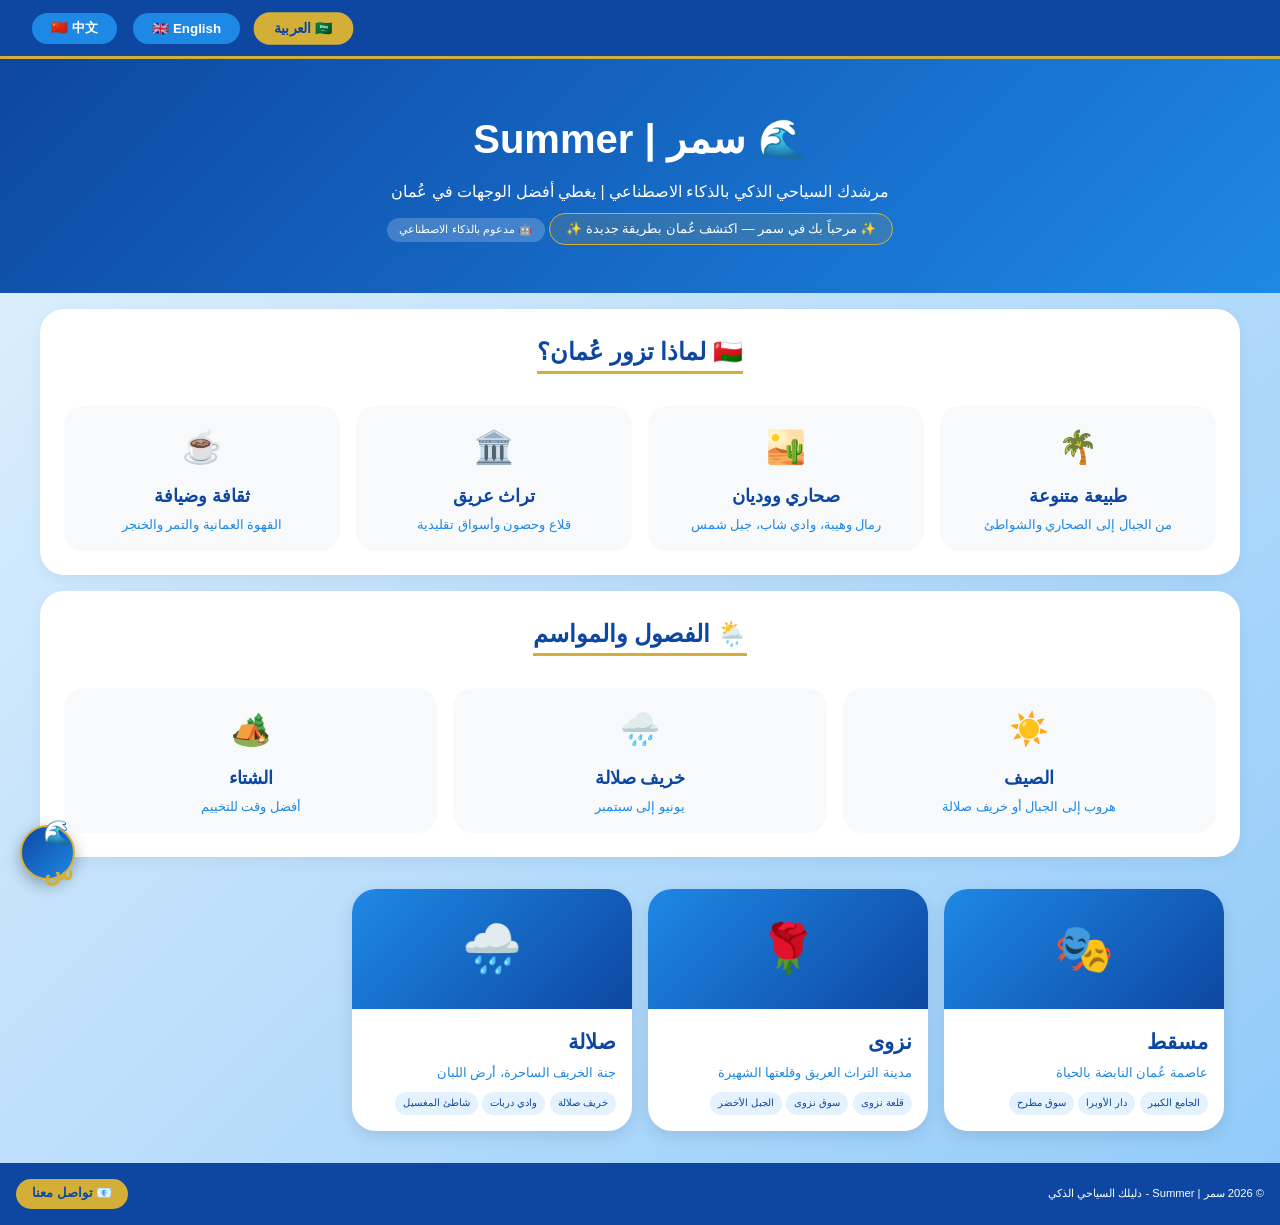
==== commit ed251e64: "Final complete website with all features - 3 cities, restaurants, cafes, translations, AI chat, and " ====
--- a/index.html
+++ b/index.html
@@ -6,38 +6,14 @@
     <title>سمر | Summer - دليلك السياحي الذكي في عُمان</title>
     <style>
         * { margin: 0; padding: 0; box-sizing: border-box; }
-        
         body {
             font-family: 'Segoe UI', Tahoma, Geneva, Verdana, sans-serif;
             background: linear-gradient(135deg, #E3F2FD 0%, #BBDEFB 50%, #90CAF9 100%);
             color: #0D47A1;
             line-height: 1.6;
-            overflow-x: hidden;
-        }
-        
+        }
         body[dir="ltr"] { direction: ltr; text-align: left; }
         body[dir="rtl"] { direction: rtl; text-align: right; }
-
-        @keyframes fadeInUp {
-            from { opacity: 0; transform: translateY(30px); }
-            to { opacity: 1; transform: translateY(0); }
-        }
-        @keyframes fadeIn {
-            from { opacity: 0; }
-            to { opacity: 1; }
-        }
-        @keyframes gradientShift {
-            0% { background-position: 0% 50%; }
-            50% { background-position: 100% 50%; }
-            100% { background-position: 0% 50%; }
-        }
-        @keyframes pulse {
-            0%, 100% { opacity: 1; }
-            50% { opacity: 0.6; }
-        }
-        
-        .fade-up { opacity: 0; transform: translateY(30px); transition: all 0.6s ease; }
-        .fade-up.visible { opacity: 1; transform: translateY(0); }
 
         .language-bar {
             background-color: #0D47A1;
@@ -71,22 +47,25 @@
             background: linear-gradient(135deg, #0D47A1, #1E88E5, #0D47A1);
             background-size: 200% 200%;
             animation: gradientShift 6s ease infinite;
-            padding: 4rem 2rem;
+            padding: 3rem 1rem;
             text-align: center;
             color: white;
-            margin-bottom: 2rem;
-            border-bottom: 4px solid #D4AF37;
-        }
-        .hero h1 { font-size: 3.5rem; margin-bottom: 1rem; }
-        .hero p { font-size: 1.2rem; max-width: 800px; margin: 0 auto; }
+        }
+        @keyframes gradientShift {
+            0% { background-position: 0% 50%; }
+            50% { background-position: 100% 50%; }
+            100% { background-position: 0% 50%; }
+        }
+        .hero h1 { font-size: 2.5rem; margin-bottom: 0.5rem; }
+        .hero p { font-size: 1rem; max-width: 800px; margin: 0 auto; }
         .hero-welcome {
             background: rgba(212, 175, 55, 0.15);
             backdrop-filter: blur(10px);
             display: inline-block;
-            padding: 0.5rem 1.5rem;
+            padding: 0.3rem 1rem;
             border-radius: 50px;
-            margin-top: 1rem;
-            font-size: 0.9rem;
+            margin-top: 0.5rem;
+            font-size: 0.8rem;
             border: 1px solid #D4AF37;
         }
         .ai-badge {
@@ -94,285 +73,192 @@
             background: rgba(255,255,255,0.2);
             padding: 0.2rem 0.8rem;
             border-radius: 50px;
-            font-size: 0.8rem;
-            margin-top: 0.8rem;
-            animation: pulse 2s infinite;
-        }
-
-        .why-oman {
+            font-size: 0.7rem;
+            margin-top: 0.5rem;
+        }
+
+        .why-oman, .seasons {
             background: white;
-            margin: 2rem auto;
-            padding: 2rem;
-            border-radius: 32px;
+            margin: 1rem auto;
+            padding: 1.5rem;
+            border-radius: 24px;
             max-width: 1200px;
-            box-shadow: 0 10px 30px rgba(0,0,0,0.05);
-            border: 1px solid rgba(212, 175, 55, 0.2);
-        }
-        .why-oman h2 {
+            box-shadow: 0 5px 15px rgba(0,0,0,0.05);
+        }
+        .why-oman h2, .seasons h2 {
             text-align: center;
-            font-size: 2rem;
+            font-size: 1.5rem;
             color: #0D47A1;
-            margin-bottom: 1.5rem;
+            margin-bottom: 1rem;
             border-bottom: 3px solid #D4AF37;
             display: inline-block;
         }
-        .why-grid {
-            display: grid;
-            grid-template-columns: repeat(auto-fit, minmax(250px, 1fr));
-            gap: 1.5rem;
-            margin-top: 1.5rem;
-        }
-        .why-card {
-            text-align: center;
-            padding: 1.5rem;
-            background: #F8F9FA;
-            border-radius: 24px;
-            transition: all 0.3s;
-        }
-        .why-card:hover { transform: translateY(-5px); box-shadow: 0 10px 25px rgba(0,0,0,0.1); }
-        .why-icon { font-size: 3rem; display: block; margin-bottom: 1rem; }
-        .why-card h3 { color: #0D47A1; margin-bottom: 0.5rem; }
-        .why-card p { color: #1E88E5; font-size: 0.9rem; }
-
-        .seasons {
-            background: white;
-            margin: 2rem auto;
-            padding: 2rem;
-            border-radius: 32px;
-            max-width: 1200px;
-            box-shadow: 0 10px 30px rgba(0,0,0,0.05);
-        }
-        .seasons h2 { text-align: center; font-size: 2rem; color: #0D47A1; margin-bottom: 1.5rem; border-bottom: 3px solid #D4AF37; display: inline-block; }
-        .seasons-grid {
+        .why-grid, .seasons-grid {
             display: grid;
             grid-template-columns: repeat(auto-fit, minmax(200px, 1fr));
-            gap: 1.5rem;
-            margin-top: 1.5rem;
-        }
-        .season-card {
+            gap: 1rem;
+            margin-top: 1rem;
+        }
+        .why-card, .season-card {
             text-align: center;
-            padding: 1.5rem;
-            background: linear-gradient(135deg, #E3F2FD, #BBDEFB);
-            border-radius: 24px;
-            transition: all 0.3s;
-        }
-        .season-card:hover { transform: translateY(-5px); }
-        .season-icon { font-size: 2.5rem; display: block; margin-bottom: 0.5rem; }
-        .season-card h3 { color: #0D47A1; }
-        .season-card p { color: #1E88E5; font-size: 0.85rem; }
+            padding: 1rem;
+            background: #F8F9FA;
+            border-radius: 20px;
+        }
+        .why-icon, .season-icon { font-size: 2rem; display: block; margin-bottom: 0.5rem; }
+        .why-card h3, .season-card h3 { font-size: 1.1rem; margin-bottom: 0.3rem; }
+        .why-card p, .season-card p { font-size: 0.8rem; color: #1E88E5; }
 
         .cities-grid {
             display: grid;
-            grid-template-columns: repeat(auto-fill, minmax(340px, 1fr));
-            gap: 2rem;
-            padding: 2rem;
-            max-width: 1400px;
+            grid-template-columns: repeat(auto-fill, minmax(280px, 1fr));
+            gap: 1rem;
+            padding: 1rem;
+            max-width: 1200px;
             margin: 0 auto;
         }
         .city-card {
             background: white;
-            border-radius: 28px;
+            border-radius: 24px;
             overflow: hidden;
             cursor: pointer;
-            transition: all 0.4s cubic-bezier(0.2, 0.9, 0.4, 1.1);
-            box-shadow: 0 10px 30px rgba(0,0,0,0.1);
-            border: 1px solid rgba(212, 175, 55, 0.3);
-            opacity: 0;
-            transform: translateY(30px);
-            animation: fadeInUp 0.6s ease forwards;
-        }
-        .city-card:nth-child(1) { animation-delay: 0.1s; }
-        .city-card:nth-child(2) { animation-delay: 0.2s; }
-        .city-card:nth-child(3) { animation-delay: 0.3s; }
-        .city-card:hover {
-            transform: translateY(-12px) scale(1.02);
-            box-shadow: 0 25px 45px rgba(0,0,0,0.2);
-            border-color: #D4AF37;
-        }
+            transition: all 0.3s;
+            box-shadow: 0 5px 15px rgba(0,0,0,0.1);
+        }
+        .city-card:hover { transform: translateY(-5px); box-shadow: 0 10px 25px rgba(0,0,0,0.15); }
         .card-icon {
-            height: 200px;
+            height: 120px;
             background: linear-gradient(135deg, #1E88E5, #0D47A1);
             display: flex;
             align-items: center;
             justify-content: center;
-            font-size: 5.5rem;
-            transition: transform 0.3s ease;
-        }
-        .city-card:hover .card-icon { transform: scale(1.05); }
-        .card-content { padding: 1.5rem; }
-        .card-content h3 { color: #0D47A1; font-size: 1.8rem; margin-bottom: 0.5rem; }
-        .card-content h3::first-letter { font-size: 2.5rem; color: #D4AF37; }
-        .card-content p { color: #1E88E5; margin-bottom: 1rem; }
-        .city-tags { display: flex; gap: 0.5rem; flex-wrap: wrap; }
+            font-size: 3rem;
+        }
+        .card-content { padding: 1rem; }
+        .card-content h3 { font-size: 1.3rem; margin-bottom: 0.3rem; }
+        .card-content p { font-size: 0.8rem; color: #1E88E5; margin-bottom: 0.5rem; }
+        .city-tags { display: flex; gap: 0.3rem; flex-wrap: wrap; }
         .tag {
             background: #E3F2FD;
-            padding: 0.2rem 0.8rem;
-            border-radius: 20px;
-            font-size: 0.75rem;
+            padding: 0.2rem 0.5rem;
+            border-radius: 15px;
+            font-size: 0.65rem;
             color: #0D47A1;
-            transition: all 0.3s;
-        }
-        .tag:hover { background: #D4AF37; transform: translateY(-2px); }
+        }
 
         .city-page {
-            max-width: 1200px;
-            margin: 2rem auto;
-            padding: 2rem;
+            max-width: 1000px;
+            margin: 1rem auto;
+            padding: 1rem;
             background: white;
-            border-radius: 32px;
+            border-radius: 24px;
             display: none;
-            box-shadow: 0 15px 40px rgba(0,0,0,0.1);
-            border: 1px solid rgba(212, 175, 55, 0.3);
-            animation: fadeInUp 0.5s ease;
         }
         .active-page { display: block; }
-        .city-header { text-align: center; margin-bottom: 2rem; }
-        .city-header h2 {
-            font-size: 2.8rem;
-            color: #0D47A1;
-            border-bottom: 4px solid #D4AF37;
-            display: inline-block;
-            padding-bottom: 0.5rem;
-        }
+        .city-header { text-align: center; margin-bottom: 1rem; }
+        .city-header h2 { font-size: 1.8rem; color: #0D47A1; border-bottom: 3px solid #D4AF37; display: inline-block; }
 
         .section {
             background: #F8F9FA;
-            border-radius: 24px;
-            padding: 1.8rem;
-            margin-bottom: 1.8rem;
-            border: 1px solid #E3F2FD;
-            transition: all 0.3s;
-        }
-        .section:hover {
-            transform: translateY(-3px);
-            box-shadow: 0 8px 25px rgba(0,0,0,0.08);
-            border-color: #D4AF37;
+            border-radius: 20px;
+            padding: 1rem;
+            margin-bottom: 1rem;
         }
         .section h3 {
-            color: #0D47A1;
-            font-size: 1.8rem;
-            margin-bottom: 1rem;
-            border-right: 5px solid #D4AF37;
-            padding-right: 1rem;
+            font-size: 1.3rem;
+            margin-bottom: 0.8rem;
+            border-right: 4px solid #D4AF37;
+            padding-right: 0.8rem;
         }
         body[dir="ltr"] .section h3 {
             border-right: none;
-            border-left: 5px solid #D4AF37;
+            border-left: 4px solid #D4AF37;
             padding-right: 0;
-            padding-left: 1rem;
-        }
-
+            padding-left: 0.8rem;
+        }
         .items-grid {
             display: grid;
-            grid-template-columns: repeat(auto-fill, minmax(320px, 1fr));
-            gap: 1.5rem;
+            grid-template-columns: repeat(auto-fill, minmax(280px, 1fr));
+            gap: 0.8rem;
         }
         .item-card {
             background: white;
-            padding: 1.2rem;
-            border-radius: 20px;
+            padding: 0.8rem;
+            border-radius: 16px;
             border: 1px solid #E3F2FD;
-            transition: all 0.3s;
             cursor: pointer;
-        }
-        .item-card:hover {
-            transform: translateY(-5px);
-            border-color: #D4AF37;
-            box-shadow: 0 8px 20px rgba(0,0,0,0.1);
-        }
-        .item-card h4 { color: #0D47A1; margin-bottom: 0.5rem; font-size: 1.1rem; }
-        .item-card p { color: #1E88E5; font-size: 0.9rem; margin-bottom: 0.5rem; }
-
-        .stars { color: #D4AF37; font-size: 1rem; margin: 0.5rem 0; }
+            transition: all 0.2s;
+        }
+        .item-card:hover { transform: translateY(-3px); border-color: #D4AF37; }
+        .item-card h4 { font-size: 1rem; margin-bottom: 0.3rem; }
+        .item-card p { font-size: 0.75rem; color: #1E88E5; }
+
+        .stars { color: #D4AF37; font-size: 0.8rem; margin: 0.3rem 0; }
         .map-link {
             display: inline-block;
             background: #1E88E5;
             color: white;
-            padding: 0.3rem 0.8rem;
+            padding: 0.2rem 0.6rem;
             border-radius: 20px;
             text-decoration: none;
-            font-size: 0.8rem;
-            margin-top: 0.5rem;
-            transition: all 0.3s;
-        }
-        .map-link:hover { background: #0D47A1; transform: scale(1.05); }
-
-        .special-section {
-            background: linear-gradient(135deg, #E3F2FD, #BBDEFB);
-            border: 2px solid #D4AF37;
-        }
-        .animated-icon {
-            display: inline-block;
-            animation: float 3s ease-in-out infinite;
-            font-size: 1.5rem;
-        }
-        @keyframes float {
-            0%, 100% { transform: translateY(0); }
-            50% { transform: translateY(-8px); }
-        }
+            font-size: 0.7rem;
+            margin-top: 0.3rem;
+        }
+        .special-section { background: linear-gradient(135deg, #E3F2FD, #BBDEFB); border: 2px solid #D4AF37; }
+        .animated-icon { display: inline-block; animation: float 2s infinite; font-size: 1.2rem; }
+        @keyframes float { 0%,100%{transform:translateY(0)} 50%{transform:translateY(-5px)} }
 
         .back-btn {
             background: #D4AF37;
             color: #0D47A1;
             border: none;
-            padding: 0.6rem 1.5rem;
+            padding: 0.4rem 1.2rem;
             border-radius: 30px;
             cursor: pointer;
             font-weight: bold;
-            margin: 10px auto;
+            margin: 0.5rem auto;
             display: inline-block;
-            font-size: 1rem;
-            transition: all 0.3s ease;
-        }
-        .back-btn:hover { background: #0D47A1; color: #D4AF37; transform: scale(1.05); }
-
+            font-size: 0.9rem;
+        }
         .footer {
             background: #0D47A1;
             color: white;
             text-align: center;
-            padding: 1.5rem;
-            margin-top: 2rem;
+            padding: 1rem;
+            margin-top: 1rem;
             display: flex;
             justify-content: space-between;
             align-items: center;
             flex-wrap: wrap;
-            gap: 1rem;
+            gap: 0.5rem;
+            font-size: 0.7rem;
         }
         .contact-btn {
             background: #D4AF37;
             color: #0D47A1;
-            padding: 0.5rem 1.2rem;
+            padding: 0.3rem 1rem;
             border-radius: 30px;
             text-decoration: none;
             font-weight: bold;
-            transition: all 0.3s;
-            display: inline-block;
-        }
-        .contact-btn:hover {
+            font-size: 0.8rem;
+        }
+
+        .detail-page {
+            max-width: 800px;
+            margin: 1rem auto;
+            padding: 1.5rem;
             background: white;
-            transform: scale(1.05);
-        }
-
-        /* Detail Page */
-        .detail-page {
-            max-width: 900px;
-            margin: 2rem auto;
-            padding: 2rem;
-            background: white;
-            border-radius: 32px;
-            box-shadow: 0 15px 40px rgba(0,0,0,0.1);
+            border-radius: 24px;
             display: none;
-            border: 1px solid rgba(212, 175, 55, 0.3);
-            animation: fadeInUp 0.4s ease;
         }
         .detail-page.active-detail { display: block; }
-        .detail-header { text-align: center; margin-bottom: 2rem; }
-        .detail-header h2 { font-size: 2rem; color: #0D47A1; border-bottom: 4px solid #D4AF37; display: inline-block; }
-        .detail-info { margin-bottom: 1.5rem; }
-        .detail-info h3 { color: #0D47A1; margin-bottom: 0.5rem; }
-        .detail-info p { color: #1E88E5; line-height: 1.8; }
-        .detail-price { font-size: 1.5rem; color: #D4AF37; font-weight: bold; margin: 1rem 0; }
-        .detail-location { background: #E3F2FD; padding: 1rem; border-radius: 15px; margin: 1rem 0; }
+        .detail-header { text-align: center; margin-bottom: 1rem; }
+        .detail-header h2 { font-size: 1.5rem; color: #0D47A1; border-bottom: 3px solid #D4AF37; display: inline-block; }
+        .detail-info { margin-bottom: 1rem; }
+        .detail-info h3 { font-size: 1.1rem; margin-bottom: 0.3rem; }
+        .detail-info p { font-size: 0.9rem; color: #1E88E5; }
+        .detail-price { font-size: 1.2rem; color: #D4AF37; font-weight: bold; margin: 0.8rem 0; }
+        .detail-location { background: #E3F2FD; padding: 0.8rem; border-radius: 15px; margin: 0.8rem 0; }
 
         /* AI Chat */
         .ai-floating {
@@ -380,37 +266,29 @@
             bottom: 20px;
             left: 20px;
             background: linear-gradient(135deg, #0D47A1, #1E88E5);
-            width: 70px;
-            height: 70px;
+            width: 55px;
+            height: 55px;
             border-radius: 50%;
             display: flex;
             align-items: center;
             justify-content: center;
             cursor: pointer;
-            box-shadow: 0 5px 20px rgba(0,0,0,0.3);
-            transition: all 0.3s ease;
+            box-shadow: 0 5px 15px rgba(0,0,0,0.3);
             z-index: 1000;
             border: 2px solid #D4AF37;
-            animation: pulse 2s infinite;
-            font-size: 2rem;
+            font-size: 1.5rem;
             font-weight: bold;
             color: #D4AF37;
         }
-        .ai-floating:hover {
-            transform: scale(1.1);
-            background: #D4AF37;
-            color: #0D47A1;
-        }
-
         .ai-chat {
             position: fixed;
-            bottom: 100px;
+            bottom: 85px;
             left: 20px;
-            width: 400px;
+            width: 350px;
             max-width: 90vw;
             background: white;
             border-radius: 20px;
-            box-shadow: 0 10px 30px rgba(0,0,0,0.2);
+            box-shadow: 0 10px 25px rgba(0,0,0,0.2);
             display: none;
             flex-direction: column;
             z-index: 1000;
@@ -420,51 +298,45 @@
         .ai-chat-header {
             background: #0D47A1;
             color: white;
-            padding: 0.8rem;
+            padding: 0.5rem;
             font-weight: bold;
             text-align: center;
+            font-size: 0.9rem;
         }
         .ai-chat-body {
-            padding: 1rem;
-            height: 400px;
+            padding: 0.8rem;
+            height: 350px;
             overflow-y: auto;
-            font-size: 0.9rem;
+            font-size: 0.8rem;
         }
         .ai-chat-message {
             background: #E3F2FD;
             padding: 0.5rem;
-            border-radius: 15px;
+            border-radius: 12px;
             margin: 0.5rem 0;
         }
         .question-grid {
             display: flex;
             flex-wrap: wrap;
-            gap: 0.5rem;
+            gap: 0.4rem;
             margin-top: 0.5rem;
         }
         .q-btn {
             background: #1E88E5;
             color: white;
             border: none;
-            padding: 0.4rem 0.8rem;
-            border-radius: 20px;
-            font-size: 0.7rem;
+            padding: 0.3rem 0.6rem;
+            border-radius: 15px;
+            font-size: 0.65rem;
             cursor: pointer;
-            transition: all 0.3s;
-            text-align: center;
-        }
-        .q-btn:hover {
-            background: #D4AF37;
-            color: #0D47A1;
         }
 
         @media (max-width: 768px) {
-            .hero h1 { font-size: 2.2rem; }
-            .cities-grid { padding: 1rem; gap: 1rem; }
-            .city-header h2 { font-size: 1.8rem; }
-            .section h3 { font-size: 1.4rem; }
-            .why-grid, .seasons-grid { grid-template-columns: 1fr; }
-            .ai-chat { width: 320px; left: 10px; bottom: 80px; }
+            .hero h1 { font-size: 1.8rem; }
+            .city-header h2 { font-size: 1.5rem; }
+            .section h3 { font-size: 1.2rem; }
+            .ai-chat { width: 300px; left: 10px; bottom: 75px; }
+            .ai-floating { width: 50px; height: 50px; font-size: 1.3rem; }
         }
     </style>
 </head>
@@ -484,22 +356,22 @@
         <div class="ai-badge">🤖 مدعوم بالذكاء الاصطناعي</div>
     </div>
 
-    <div class="why-oman fade-up">
+    <div class="why-oman">
         <div style="text-align: center;"><h2 id="whyTitle">🇴🇲 لماذا تزور عُمان؟</h2></div>
         <div class="why-grid">
-            <div class="why-card"><div class="why-icon">🌴</div><h3 id="why1Title">طبيعة متنوعة</h3><p id="why1Desc">من الجبال الخضراء إلى الصحاري الذهبية والشواطئ الفيروزية</p></div>
-            <div class="why-card"><div class="why-icon">🏜️</div><h3 id="why2Title">صحاري ووديان</h3><p id="why2Desc">رمال وهيبة، وادي شاب، جبل شمس — مغامرات لا تنسى</p></div>
-            <div class="why-card"><div class="why-icon">🏛️</div><h3 id="why3Title">تراث عريق</h3><p id="why3Desc">قلاع وحصون وأسواق تقليدية تعود لآلاف السنين</p></div>
-            <div class="why-card"><div class="why-icon">☕</div><h3 id="why4Title">ثقافة وضيافة</h3><p id="why4Desc">القهوة العمانية والتمر والخنجر — ترحيب أصيل</p></div>
+            <div class="why-card"><div class="why-icon">🌴</div><h3 id="why1Title">طبيعة متنوعة</h3><p id="why1Desc">من الجبال إلى الصحاري والشواطئ</p></div>
+            <div class="why-card"><div class="why-icon">🏜️</div><h3 id="why2Title">صحاري ووديان</h3><p id="why2Desc">رمال وهيبة، وادي شاب، جبل شمس</p></div>
+            <div class="why-card"><div class="why-icon">🏛️</div><h3 id="why3Title">تراث عريق</h3><p id="why3Desc">قلاع وحصون وأسواق تقليدية</p></div>
+            <div class="why-card"><div class="why-icon">☕</div><h3 id="why4Title">ثقافة وضيافة</h3><p id="why4Desc">القهوة العمانية والتمر والخنجر</p></div>
         </div>
     </div>
 
-    <div class="seasons fade-up">
+    <div class="seasons">
         <div style="text-align: center;"><h2 id="seasonsTitle">🌦️ الفصول والمواسم</h2></div>
         <div class="seasons-grid">
-            <div class="season-card"><div class="season-icon">☀️</div><h3 id="summerTitle">الصيف</h3><p id="summerDesc">هروب إلى الجبال (الجبل الأخضر) أو استمتع بخريف صلالة</p></div>
-            <div class="season-card"><div class="season-icon">🌧️</div><h3 id="khareefTitle">خريف صلالة</h3><p id="khareefDesc">موسم الضباب والأمطار من يونيو إلى سبتمبر</p></div>
-            <div class="season-card"><div class="season-icon">🏕️</div><h3 id="winterTitle">الشتاء</h3><p id="winterDesc">أفضل وقت للتخييم في الصحاري والوديان</p></div>
+            <div class="season-card"><div class="season-icon">☀️</div><h3 id="summerTitle">الصيف</h3><p id="summerDesc">هروب إلى الجبال أو خريف صلالة</p></div>
+            <div class="season-card"><div class="season-icon">🌧️</div><h3 id="khareefTitle">خريف صلالة</h3><p id="khareefDesc">يونيو إلى سبتمبر</p></div>
+            <div class="season-card"><div class="season-icon">🏕️</div><h3 id="winterTitle">الشتاء</h3><p id="winterDesc">أفضل وقت للتخييم</p></div>
         </div>
     </div>
 
@@ -509,273 +381,184 @@
 <div id="cityPagesContainer"></div>
 <div id="detailPageContainer"></div>
 
-<!-- AI Floating Button -->
 <div class="ai-floating" onclick="toggleAIChat()">
-    <span style="font-family: monospace;">🌊<span style="color: #D4AF37;">س</span></span>
+    <span>🌊<span style="color:#D4AF37;">س</span></span>
 </div>
 
 <div class="ai-chat" id="aiChat">
     <div class="ai-chat-header">🌊 سمر | Summer 🤖</div>
     <div class="ai-chat-body" id="aiChatBody">
-        <div class="ai-chat-message" id="welcomeMsg">👋 مرحباً! أنا سمر، مساعدك الذكي. اختر سؤالاً من الأسفل:</div>
+        <div class="ai-chat-message">👋 مرحباً! اختر سؤالاً:</div>
         <div class="question-grid" id="questionsGrid"></div>
     </div>
 </div>
 
 <div class="footer">
-    <p id="footerText">© 2026 سمر | Summer - دليلك السياحي الذكي في عُمان</p>
+    <p id="footerText">© 2026 سمر | Summer - دليلك السياحي الذكي</p>
     <a href="mailto:iilkqj@gmail.com" class="contact-btn">📧 تواصل معنا</a>
 </div>
 
 <script>
-    // ==================== COMPLETE TRANSLATIONS ====================
+    // ==================== TRANSLATIONS ====================
     const translations = {
         ar: {
             heroTitle: "🌊 سمر | Summer", heroDesc: "مرشدك السياحي الذكي بالذكاء الاصطناعي | يغطي أفضل الوجهات في عُمان", welcome: "✨ مرحباً بك في سمر — اكتشف عُمان بطريقة جديدة ✨",
-            whyTitle: "🇴🇲 لماذا تزور عُمان؟", why1Title: "طبيعة متنوعة", why1Desc: "من الجبال الخضراء إلى الصحاري الذهبية والشواطئ الفيروزية",
-            why2Title: "صحاري ووديان", why2Desc: "رمال وهيبة، وادي شاب، جبل شمس — مغامرات لا تنسى", why3Title: "تراث عريق", why3Desc: "قلاع وحصون وأسواق تقليدية تعود لآلاف السنين",
-            why4Title: "ثقافة وضيافة", why4Desc: "القهوة العمانية والتمر والخنجر — ترحيب أصيل", seasonsTitle: "🌦️ الفصول والمواسم",
-            summerTitle: "الصيف", summerDesc: "هروب إلى الجبال (الجبل الأخضر) أو استمتع بخريف صلالة", khareefTitle: "خريف صلالة", khareefDesc: "موسم الضباب والأمطار من يونيو إلى سبتمبر",
-            winterTitle: "الشتاء", winterDesc: "أفضل وقت للتخييم في الصحاري والوديان", backHome: "🏠 العودة للرئيسية", footer: "© 2026 سمر | Summer - دليلك السياحي الذكي في عُمان",
+            whyTitle: "🇴🇲 لماذا تزور عُمان؟", why1Title: "طبيعة متنوعة", why1Desc: "من الجبال إلى الصحاري والشواطئ",
+            why2Title: "صحاري ووديان", why2Desc: "رمال وهيبة، وادي شاب، جبل شمس", why3Title: "تراث عريق", why3Desc: "قلاع وحصون وأسواق تقليدية",
+            why4Title: "ثقافة وضيافة", why4Desc: "القهوة العمانية والتمر والخنجر", seasonsTitle: "🌦️ الفصول والمواسم",
+            summerTitle: "الصيف", summerDesc: "هروب إلى الجبال أو خريف صلالة", khareefTitle: "خريف صلالة", khareefDesc: "يونيو إلى سبتمبر",
+            winterTitle: "الشتاء", winterDesc: "أفضل وقت للتخييم", backHome: "🏠 العودة للرئيسية", footer: "© 2026 سمر | Summer - دليلك السياحي الذكي",
             sections: { landmarks: "🏛️ المعالم", food: "🍽️ الأكلات", customs: "🎭 العادات", hotels: "🏨 فنادق", cafes: "☕ كافيهات", restaurants: "🍽️ مطاعم" },
             detailPage: { description: "📝 الوصف", location: "📍 الموقع", directions: "🚗 الاتجاهات", price: "💰 السعر", bestTime: "⏰ أفضل وقت", map: "🗺️ عرض على الخريطة", backToCity: "🏠 العودة للمدينة" }
         },
         en: {
             heroTitle: "🌊 Summer | Your AI Guide", heroDesc: "Your AI Smart Tourism Guide | Covers the best destinations in Oman", welcome: "✨ Welcome to Summer — Discover Oman like never before ✨",
-            whyTitle: "🇴🇲 Why Visit Oman?", why1Title: "Diverse Nature", why1Desc: "From green mountains to golden deserts and turquoise beaches",
-            why2Title: "Deserts & Wadis", why2Desc: "Wahiba Sands, Wadi Shab, Jebel Shams — unforgettable adventures", why3Title: "Rich Heritage", why3Desc: "Forts, castles, and traditional souqs",
-            why4Title: "Culture & Hospitality", why4Desc: "Omani coffee, dates, and khanjar — authentic welcome", seasonsTitle: "🌦️ Seasons & Events",
-            summerTitle: "Summer", summerDesc: "Escape to the mountains (Jebel Akhdar) or enjoy Salalah Khareef", khareefTitle: "Salalah Khareef", khareefDesc: "Monsoon season from June to September",
-            winterTitle: "Winter", winterDesc: "Best time for camping in deserts and wadis", backHome: "🏠 Back to Home", footer: "© 2026 Summer | Your AI Smart Tourism Guide in Oman",
+            whyTitle: "🇴🇲 Why Visit Oman?", why1Title: "Diverse Nature", why1Desc: "From mountains to deserts and beaches",
+            why2Title: "Deserts & Wadis", why2Desc: "Wahiba Sands, Wadi Shab, Jebel Shams", why3Title: "Rich Heritage", why3Desc: "Forts, castles, traditional souqs",
+            why4Title: "Culture & Hospitality", why4Desc: "Omani coffee, dates, khanjar", seasonsTitle: "🌦️ Seasons & Events",
+            summerTitle: "Summer", summerDesc: "Escape to mountains or Khareef", khareefTitle: "Salalah Khareef", khareefDesc: "June to September",
+            winterTitle: "Winter", winterDesc: "Best for camping", backHome: "🏠 Back to Home", footer: "© 2026 Summer | Your AI Smart Guide",
             sections: { landmarks: "🏛️ Landmarks", food: "🍽️ Food", customs: "🎭 Customs", hotels: "🏨 Hotels", cafes: "☕ Cafes", restaurants: "🍽️ Restaurants" },
             detailPage: { description: "📝 Description", location: "📍 Location", directions: "🚗 Directions", price: "💰 Price", bestTime: "⏰ Best Time", map: "🗺️ View on Map", backToCity: "🏠 Back to City" }
         },
         zh: {
-            heroTitle: "🌊 Summer | 您的AI导游", heroDesc: "您的AI智能旅游指南 | 覆盖阿曼最佳目的地", welcome: "✨ 欢迎使用 Summer — 以前所未有的方式探索阿曼 ✨",
-            whyTitle: "🇴🇲 为什么访问阿曼？", why1Title: "多样的自然", why1Desc: "从青山到金色沙漠和碧绿海滩",
-            why2Title: "沙漠与干河", why2Desc: "瓦希巴沙地、沙布干河、沙姆斯山 — 难忘的冒险", why3Title: "丰富的遗产", why3Desc: "堡垒、城堡和传统市场",
-            why4Title: "文化与热情好客", why4Desc: "阿曼咖啡、椰枣和弯刀 — 正宗的欢迎", seasonsTitle: "🌦️ 季节与活动",
-            summerTitle: "夏季", summerDesc: "逃到山区或享受塞拉莱雨季", khareefTitle: "塞拉莱雨季", khareefDesc: "六月至九月的季风季节",
-            winterTitle: "冬季", winterDesc: "沙漠和干河露营的最佳时间", backHome: "🏠 返回首页", footer: "© 2026 Summer | 您的阿曼智能旅游指南",
+            heroTitle: "🌊 Summer | 您的AI导游", heroDesc: "您的AI智能旅游指南 | 覆盖阿曼最佳目的地", welcome: "✨ 欢迎使用 Summer — 探索阿曼 ✨",
+            whyTitle: "🇴🇲 为什么访问阿曼？", why1Title: "多样的自然", why1Desc: "从山脉到沙漠和海滩",
+            why2Title: "沙漠与干河", why2Desc: "瓦希巴沙地、沙布干河", why3Title: "丰富的遗产", why3Desc: "堡垒、城堡、传统市场",
+            why4Title: "文化与热情好客", why4Desc: "阿曼咖啡、椰枣和弯刀", seasonsTitle: "🌦️ 季节与活动",
+            summerTitle: "夏季", summerDesc: "逃到山区或季风季节", khareefTitle: "塞拉莱雨季", khareefDesc: "六月至九月",
+            winterTitle: "冬季", winterDesc: "露营最佳时间", backHome: "🏠 返回首页", footer: "© 2026 Summer | 您的阿曼智能导游",
             sections: { landmarks: "🏛️ 地标", food: "🍽️ 美食", customs: "🎭 习俗", hotels: "🏨 酒店", cafes: "☕ 咖啡馆", restaurants: "🍽️ 餐厅" },
             detailPage: { description: "📝 描述", location: "📍 位置", directions: "🚗 路线", price: "💰 价格", bestTime: "⏰ 最佳时间", map: "🗺️ 在地图上查看", backToCity: "🏠 返回城市" }
         }
     };
 
-    // ==================== 30 AI QUESTIONS ====================
+    // ==================== 30 QUESTIONS ====================
     const qaData = {
         ar: [
-            { q: "ما أفضل 5 مطاعم في مسقط؟", a: "🍽️ أفضل مطاعم مسقط:\n1. P.F. Chang's (صيني - Avenues Mall) - 4.5 ★\n2. China Mood (صيني فاخر - Al Bustan Palace) - 4.7 ★\n3. Bait Al Luban (عماني - القرم) - 4.6 ★\n4. Turkish House (تركي - الخوير) - 4.4 ★\n5. The Steakhouse (ستيك - الخوير) - 4.6 ★\n📍 جميعها متوفرة على خرائط جوجل." },
-            { q: "ما أفضل 5 كافيهات في نزوى؟", a: "☕ أفضل كافيهات نزوى:\n1. مقهى القلعة (إطلالة على القلعة) - 4.5 ★\n2. مقهى السوق التقليدي (أجواء تراثية) - 4.3 ★\n3. مقهى الواحة (وسط النخيل) - 4.2 ★\n4. مقهى البيت العماني (ديكور تراثي) - 4.4 ★\n5. مقهى الجبل (إطلالة على الجبل الأخضر) - 4.6 ★" },
-            { q: "ما هي أفضل الفنادق 5 نجوم في صلالة؟", a: "🏨 أفضل فنادق صلالة 5 نجوم:\n1. فندق الفانات - جي دبليو ماريوت - 4.8 ★\n2. منتجع صلالة روتانا - 4.7 ★\n3. منتجع كراون بلازا صلالة - 4.6 ★\n4. فندق صلالة بيتش - 4.5 ★\n5. فندق هوليدي إن صلالة - 4.3 ★" },
-            { q: "ما هي أفضل المعالم السياحية في عمان؟", a: "🏛️ أفضل المعالم في عمان:\n1. الجامع الكبير (مسقط)\n2. قلعة نزوى\n3. وادي شاب\n4. الجبل الأخضر (موسم الورد)\n5. رمال وهيبة\n6. خريف صلالة\n7. دار الأوبرا السلطانية\n8. سوق مطرح" },
-            { q: "متى أفضل وقت لزيارة الجبل الأخضر؟", a: "🌹 أفضل وقت لزيارة الجبل الأخضر هو من مارس إلى مايو (موسم الورد). يكون الطقس معتدلاً والورود متفتحة. يمكنك أيضاً الزيارة في يونيو-أغسطس للهروب من حرارة الصيف." },
-            { q: "كيف أوصل إلى وادي شاب؟", a: "🏞️ وادي شاب يقع بين مسقط وصور. يمكنك الوصول بالسيارة (1.5 ساعة من مسقط)، ثم ركوب قارب صغير (1 ريال) لعبور النهر، ثم المشي 40 دقيقة للوصول إلى المسابح والكهف." },
-            { q: "ما هي الأكلات العمانية الشعبية؟", a: "🍖 الأكلات العمانية الشعبية:\n1. الشواء العماني (لحم يدفن في تنور)\n2. المجبوس (أرز باللحم)\n3. الخبيصة (حلوى)\n4. البلاليط (شعيرية محلاة)\n5. الحلوى العمانية\n6. الهريس\n7. العرسية" },
-            { q: "ما هي العادات العمانية الأصيلة؟", a: "🎭 العادات العمانية الأصيلة:\n• الخنجر العماني: رمز الرجولة\n• القهوة العمانية: تقدم مع التمر\n• الرزحة: رقصة شعبية بالسيوف\n• العازي: فن شعري\n• الفلاج: نظام ري قديم (تراث عالمي)" },
-            { q: "ما هي الفعاليات السنوية في عمان؟", a: "🎪 الفعاليات السنوية:\n• مهرجان مسقط (يناير-فبراير)\n• معرض عمان للكتاب (فبراير-مارس)\n• خريف صلالة (يونيو-سبتمبر)\n• مهرجان ربيع الورد (مارس-مايو)\n• سباقات الهجن (أكتوبر-مارس)" },
-            { q: "كم تكلفة السفر إلى عمان؟", a: "💰 تكلفة السفر إلى عمان تختلف حسب الموسم. متوسط التكاليف:\n• تذكرة الطيران: 150-300 ريال\n• فندق 4 نجوم: 30-50 ريال/ليلة\n• الوجبة: 3-8 ريال\n• سيارة إيجار: 15-25 ريال/يوم\nيمكنك السفر بميزانية 50-100 ريال/يوم." },
-            { q: "ما هي أفضل الشواطئ في عمان؟", a: "🏖️ أفضل الشواطئ:\n1. شاطئ المغسيل (صلالة)\n2. شاطئ الفزاية (صلالة)\n3. شاطئ القرم (مسقط)\n4. شاطئ رأس الجنز (مشاهدة السلاحف)\n5. شاطئ المسيلة (صور)" },
-            { q: "ما هي متطلبات التأشيرة لعمان؟", a: "🛂 مواطني أكثر من 100 دولة يمكنهم الحصول على تأشيرة إلكترونية أو تأشيرة عند الوصول. يفضل مراجعة موقع الشرطة السلطانية العمانية للتفاصيل." },
-            { q: "هل عمان آمنة للسياح؟", a: "✅ عمان من أكثر الدول أماناً في العالم. معدل الجريمة منخفض جداً، والعمانيون معروفون بكرم ضيافتهم. يمكنك السفر بأمان في أي وقت." },
-            { q: "ما هي لغة عمان الرسمية؟", a: "🗣️ اللغة الرسمية في عمان هي العربية. لكن الإنجليزية منتشرة في المدن والفنادق والمطاعم." },
-            { q: "ما هي عملة عمان؟", a: "💰 عملة عمان هي الريال العماني (OMR). 1 ريال = تقريباً 2.6 دولار أمريكي." },
-            { q: "اقترح لي رحلة ليومين في عمان", a: "🗺️ رحلة يومين:\nاليوم الأول - مسقط: الجامع الكبير، متحف عمان، سوق مطرح، دار الأوبرا.\nاليوم الثاني - نزوى: قلعة نزوى، سوق نزوى، الجبل الأخضر." },
-            { q: "ما هو أفضل مطعم صيني في مسقط؟", a: "🥢 أفضل مطعم صيني في مسقط هو P.F. Chang's في Avenues Mall (4.5 ★) و China Mood في Al Bustan Palace (4.7 ★)." },
-            { q: "ما هو أفضل فندق في نزوى؟", a: "🏨 أفضل فندق في نزوى هو منتجع الجبل الأخضر - أليلا (5 نجوم، 4.9 ★). خيارات أخرى: فندق نزوى أوتيل (4.3 ★)." },
-            { q: "كيف أصل إلى رمال وهيبة؟", a: "🏜️ رمال وهيبة تقع على بعد 2.5 ساعة من مسقط. يمكنك الوصول بسيارة دفع رباعي. أفضل وقت للزيارة هو أكتوبر-مارس." },
-            { q: "ما هي الأنشطة في خريف صلالة؟", a: "🌧️ في خريف صلالة يمكنك:\n• زيارة وادي دربات (شلالات)\n• التنزه في شاطئ المغسيل\n• استكشاف أرض اللبان\n• حضور المهرجانات الصيفية" },
-            { q: "ما هو متوسط أسعار الفنادق في مسقط؟", a: "🏨 متوسط أسعار الفنادق في مسقط:\n• 5 نجوم: 80-150 ريال/ليلة\n• 4 نجوم: 40-80 ريال/ليلة\n• 3 نجوم: 20-40 ريال/ليلة" },
-            { q: "أفضل وقت لزيارة صلالة؟", a: "🌧️ أفضل وقت لزيارة صلالة هو من يونيو إلى سبتمبر (موسم الخريف). الطقس معتدل مع ضباب وأمطار خفيفة." },
-            { q: "ما هي أشهر الهدايا التذكارية من عمان؟", a: "🎁 أشهر الهدايا التذكارية:\n• الحلوى العمانية\n• اللبان\n• الخناجر العمانية\n• الفخار من بهلا\n• العسل العماني\n• البخور" },
-            { q: "هل يمكن السباحة في وادي شاب؟", a: "🏊 نعم، يمكنك السباحة في المسابح الطبيعية في وادي شاب. المياه صافية وجميلة. أفضل وقت هو أكتوبر-أبريل." },
-            { q: "ما هي أفضل شركات تأجير السيارات في عمان؟", a: "🚗 أفضل شركات تأجير السيارات:\n• هيرتز\n• أفيس\n• يوروكار\n• بدجت\n• الميزانية\nمتوسط السعر 15-25 ريال/يوم." },
-            { q: "ماذا أفعل في يوم واحد في مسقط؟", a: "🏛️ يوم في مسقط:\n• الصباح: الجامع الكبير\n• الظهر: متحف عمان\n• بعد الظهر: سوق مطرح\n• المساء: دار الأوبرا السلطانية وكورنيش مطرح" },
-            { q: "ما هي قصة قلعة نزوى؟", a: "🏰 قلعة نزوى بناها الإمام سلطان بن سيف عام 1660م. استغرق بناؤها 12 سنة. تتميز ببرجها الدائري الضخم الذي يبلغ ارتفاعه 34 متراً." },
-            { q: "أين يقع تمثال تشنغ خه؟", a: "🗿 تمثال القائد الصيني تشنغ خه يقع في محمية صلالة الطبيعية. يذكرنا بالعلاقة التاريخية بين عمان والصين عبر طريق الحرير البحري." },
-            { q: "ما هو أفضل مطعم للشواء العماني؟", a: "🍖 أفضل مطعم للشواء العماني هو مطعم الأخطم في القرم، مسقط. الشواء يتم طهيه في تنور تحت الأرض ليلة كاملة." },
-            { q: "نصيحة للمسافرين لأول مرة إلى عمان؟", a: "💡 نصائح للمسافرين لأول مرة:\n• أحضر ملابس محتشمة\n• استأجر سيارة للتنقل\n• جرب القهوة العمانية والحلوى\n• احترم العادات المحلية\n• أفضل وقت للزيارة: أكتوبر-مارس" }
+            { q: "ما أفضل 5 مطاعم في مسقط؟", a: "🍽️ أفضل مطاعم مسقط:\n1. P.F. Chang's (صيني) - 4.5 ★\n2. China Mood (صيني فاخر) - 4.7 ★\n3. Bait Al Luban (عماني) - 4.6 ★\n4. Turkish House (تركي) - 4.4 ★\n5. The Steakhouse (ستيك) - 4.6 ★" },
+            { q: "ما أفضل 5 كافيهات في نزوى؟", a: "☕ أفضل كافيهات نزوى:\n1. مقهى القلعة - 4.5 ★\n2. مقهى السوق التقليدي - 4.3 ★\n3. مقهى الواحة - 4.2 ★\n4. مقهى البيت العماني - 4.4 ★\n5. مقهى الجبل - 4.6 ★" },
+            { q: "ما هي أفضل الفنادق 5 نجوم في صلالة؟", a: "🏨 أفضل فنادق صلالة:\n1. الفانات - جي دبليو ماريوت - 4.8 ★\n2. صلالة روتانا - 4.7 ★\n3. كراون بلازا - 4.6 ★\n4. صلالة بيتش - 4.5 ★\n5. هوليدي إن - 4.3 ★" },
+            { q: "ما هي أفضل المعالم السياحية في عمان؟", a: "🏛️ أفضل المعالم:\n1. الجامع الكبير (مسقط)\n2. قلعة نزوى\n3. وادي شاب\n4. الجبل الأخضر\n5. رمال وهيبة\n6. خريف صلالة" },
+            { q: "متى أفضل وقت لزيارة الجبل الأخضر؟", a: "🌹 أفضل وقت هو مارس إلى مايو (موسم الورد). الطقس معتدل والورود متفتحة." },
+            { q: "كيف أوصل إلى وادي شاب؟", a: "🏞️ من مسقط 1.5 ساعة، ثم قارب صغير (1 ريال)، ثم مشي 40 دقيقة." },
+            { q: "ما هي الأكلات العمانية الشعبية؟", a: "🍖 الشواء العماني، المجبوس، الخبيصة، البلاليط، الحلوى العمانية" },
+            { q: "ما هي العادات العمانية الأصيلة؟", a: "🎭 الخنجر العماني، القهوة العمانية، الرزحة، العازي، الفلاج" },
+            { q: "ما هي الفعاليات السنوية في عمان؟", a: "🎪 مهرجان مسقط (يناير-فبراير)، خريف صلالة (يونيو-سبتمبر)" },
+            { q: "كم تكلفة السفر إلى عمان؟", a: "💰 متوسط التكاليف: تذكرة 150-300 ريال، فندق 30-50 ريال/ليلة" },
+            { q: "ما هي أفضل الشواطئ في عمان؟", a: "🏖️ شاطئ المغسيل، الفزاية، القرم، رأس الجنز" },
+            { q: "هل عمان آمنة للسياح؟", a: "✅ عمان من أكثر الدول أماناً في العالم. معدل الجريمة منخفض جداً." },
+            { q: "ما هي لغة عمان الرسمية؟", a: "🗣️ اللغة الرسمية هي العربية. الإنجليزية منتشرة في المدن." },
+            { q: "ما هي عملة عمان؟", a: "💰 الريال العماني (OMR). 1 ريال ≈ 2.6 دولار." },
+            { q: "اقترح لي رحلة ليومين في عمان", a: "🗺️ اليوم الأول: مسقط، اليوم الثاني: نزوى والجبل الأخضر." },
+            { q: "ما هو أفضل مطعم صيني في مسقط؟", a: "🥢 P.F. Chang's (4.5 ★) و China Mood (4.7 ★)" },
+            { q: "ما هو أفضل فندق في نزوى؟", a: "🏨 منتجع الجبل الأخضر - أليلا (4.9 ★)" },
+            { q: "كيف أصل إلى رمال وهيبة؟", a: "🏜️ 2.5 ساعة من مسقط، تحتاج سيارة دفع رباعي." },
+            { q: "ما هي الأنشطة في خريف صلالة؟", a: "🌧️ زيارة وادي دربات، شاطئ المغسيل، أرض اللبان" },
+            { q: "ما هو متوسط أسعار الفنادق في مسقط؟", a: "🏨 5 نجوم: 80-150 ريال، 4 نجوم: 40-80 ريال" },
+            { q: "أفضل وقت لزيارة صلالة؟", a: "🌧️ يونيو إلى سبتمبر (موسم الخريف)" },
+            { q: "ما هي أشهر الهدايا التذكارية؟", a: "🎁 الحلوى العمانية، اللبان، الخناجر، الفخار" },
+            { q: "هل يمكن السباحة في وادي شاب؟", a: "🏊 نعم، المياه صافية وجميلة. أفضل وقت أكتوبر-أبريل." },
+            { q: "ماذا أفعل في يوم واحد في مسقط؟", a: "🏛️ الجامع الكبير، متحف عمان، سوق مطرح، دار الأوبرا" },
+            { q: "ما هي قصة قلعة نزوى؟", a: "🏰 بناها الإمام سلطان بن سيف عام 1660م، برج دائري ارتفاعه 34 متراً." },
+            { q: "أين يقع تمثال تشنغ خه؟", a: "🗿 في محمية صلالة الطبيعية" },
+            { q: "ما هو أفضل مطعم للشواء العماني؟", a: "🍖 مطعم الأخطم في القرم، مسقط" },
+            { q: "نصيحة للمسافرين لأول مرة؟", a: "💡 أحضر ملابس محتشمة، استأجر سيارة، جرب القهوة العمانية" }
         ],
         en: [
-            { q: "What are the best 5 restaurants in Muscat?", a: "🍽️ Best restaurants in Muscat:\n1. P.F. Chang's (Chinese - Avenues Mall) - 4.5 ★\n2. China Mood (Fine Chinese - Al Bustan Palace) - 4.7 ★\n3. Bait Al Luban (Omani - Qurum) - 4.6 ★\n4. Turkish House (Turkish - Al Khuwair) - 4.4 ★\n5. The Steakhouse (Steak - Al Khuwair) - 4.6 ★\n📍 All available on Google Maps." },
-            { q: "What are the best 5 cafes in Nizwa?", a: "☕ Best cafes in Nizwa:\n1. Al Qala'a Cafe (Fort view) - 4.5 ★\n2. Traditional Souq Cafe (Heritage atmosphere) - 4.3 ★\n3. Al Waha Cafe (Among palm trees) - 4.2 ★\n4. Omani House Cafe (Traditional decor) - 4.4 ★\n5. Mountain Cafe (Jebel Akhdar view) - 4.6 ★" },
-            { q: "What are the best 5-star hotels in Salalah?", a: "🏨 Best 5-star hotels in Salalah:\n1. Al Fanar - JW Marriott - 4.8 ★\n2. Salalah Rotana Resort - 4.7 ★\n3. Crowne Plaza Salalah - 4.6 ★\n4. Salalah Beach Hotel - 4.5 ★\n5. Holiday Inn Salalah - 4.3 ★" },
-            { q: "What are the best tourist attractions in Oman?", a: "🏛️ Best attractions in Oman:\n1. Sultan Qaboos Grand Mosque (Muscat)\n2. Nizwa Fort\n3. Wadi Shab\n4. Jebel Akhdar (Rose Season)\n5. Wahiba Sands\n6. Salalah Khareef\n7. Royal Opera House\n8. Mutrah Souq" },
-            { q: "When is the best time to visit Jebel Akhdar?", a: "🌹 The best time to visit Jebel Akhdar is March to May (Rose Season). The weather is mild and roses are blooming. You can also visit June-August to escape summer heat." },
-            { q: "How to get to Wadi Shab?", a: "🏞️ Wadi Shab is located between Muscat and Sur. Drive (1.5 hours from Muscat), take a small boat (1 OMR) to cross the river, then hike 40 minutes to reach the pools and cave." },
-            { q: "What are Omani traditional foods?", a: "🍖 Omani traditional foods:\n1. Shuwa (meat cooked underground)\n2. Majboos (spiced rice with meat)\n3. Khabeesa (dessert)\n4. Balaleet (sweet vermicelli)\n5. Omani Halwa\n6. Harees\n7. Arsiya" },
-            { q: "What are authentic Omani customs?", a: "🎭 Authentic Omani customs:\n• Omani Khanjar: Symbol of honor\n• Omani Coffee: Served with dates\n• Al Razha: Traditional sword dance\n• Al Azi: Traditional poetry\n• Falaj: Ancient irrigation system (UNESCO)" },
-            { q: "What are annual events in Oman?", a: "🎪 Annual events in Oman:\n• Muscat Festival (Jan-Feb)\n• Oman Book Fair (Feb-Mar)\n• Salalah Khareef (Jun-Sep)\n• Spring Rose Festival (Mar-May)\n• Camel Racing (Oct-Mar)" },
-            { q: "How much does it cost to travel to Oman?", a: "💰 Travel costs in Oman vary by season. Average costs:\n• Flight: $150-300\n• 4-star hotel: $30-50/night\n• Meal: $3-8\n• Car rental: $15-25/day\nYou can travel on $50-100/day budget." },
-            { q: "What are the best beaches in Oman?", a: "🏖️ Best beaches in Oman:\n1. Mughsail Beach (Salalah)\n2. Al Fazaiah Beach (Salalah)\n3. Qurum Beach (Muscat)\n4. Ras Al Jinz Beach (turtle watching)\n5. Al Masyilah Beach (Sur)" },
-            { q: "What are visa requirements for Oman?", a: "🛂 Citizens of over 100 countries can get an eVisa or visa on arrival. Please check the Royal Oman Police website for details." },
-            { q: "Is Oman safe for tourists?", a: "✅ Oman is one of the safest countries in the world. Crime rate is very low, and Omanis are known for their hospitality. You can travel safely anytime." },
-            { q: "What is the official language of Oman?", a: "🗣️ The official language of Oman is Arabic. English is widely spoken in cities, hotels, and restaurants." },
-            { q: "What is the currency of Oman?", a: "💰 The currency of Oman is the Omani Rial (OMR). 1 OMR ≈ $2.60 USD." },
-            { q: "Suggest a 2-day trip in Oman", a: "🗺️ 2-day itinerary:\nDay 1 - Muscat: Grand Mosque, National Museum, Mutrah Souq, Royal Opera House.\nDay 2 - Nizwa: Nizwa Fort, Nizwa Souq, Jebel Akhdar." },
-            { q: "What is the best Chinese restaurant in Muscat?", a: "🥢 The best Chinese restaurant in Muscat is P.F. Chang's at Avenues Mall (4.5 ★) and China Mood at Al Bustan Palace (4.7 ★)." },
-            { q: "What is the best hotel in Nizwa?", a: "🏨 The best hotel in Nizwa is Alila Jabal Akhdar Resort (5-star, 4.9 ★). Other options: Nizwa Hotel (4.3 ★)." },
-            { q: "How to get to Wahiba Sands?", a: "🏜️ Wahiba Sands is 2.5 hours from Muscat. You need a 4x4 vehicle. Best time to visit is October-March." },
-            { q: "What activities in Salalah Khareef?", a: "🌧️ During Salalah Khareef you can:\n• Visit Wadi Darbat (waterfalls)\n• Explore Mughsail Beach\n• Discover Land of Frankincense\n• Attend summer festivals" },
-            { q: "What are average hotel prices in Muscat?", a: "🏨 Average hotel prices in Muscat:\n• 5-star: $80-150/night\n• 4-star: $40-80/night\n• 3-star: $20-40/night" },
-            { q: "Best time to visit Salalah?", a: "🌧️ Best time to visit Salalah is June to September (Khareef season). Weather is cool with fog and light rain." },
-            { q: "What are famous souvenirs from Oman?", a: "🎁 Famous souvenirs from Oman:\n• Omani Halwa\n• Frankincense\n• Omani Khanjar\n• Bahla Pottery\n• Omani Honey\n• Incense" },
-            { q: "Can you swim in Wadi Shab?", a: "🏊 Yes, you can swim in the natural pools of Wadi Shab. The water is clear and beautiful. Best time is October-April." },
-            { q: "What are best car rental companies in Oman?", a: "🚗 Best car rental companies:\n• Hertz\n• Avis\n• Eurocar\n• Budget\nAverage price $15-25/day." },
-            { q: "What to do in one day in Muscat?", a: "🏛️ One day in Muscat:\n• Morning: Grand Mosque\n• Afternoon: National Museum\n• Late afternoon: Mutrah Souq\n• Evening: Royal Opera House and Mutrah Corniche" },
-            { q: "What is the story of Nizwa Fort?", a: "🏰 Nizwa Fort was built by Imam Sultan bin Saif in 1660. It took 12 years to build. It features a massive circular tower 34 meters high." },
-            { q: "Where is the Zheng He statue?", a: "🗿 The statue of Chinese admiral Zheng He is located in Salalah Nature Reserve. It reminds us of the historical relationship between Oman and China via the Maritime Silk Road." },
-            { q: "What is the best restaurant for Omani Shuwa?", a: "🍖 The best restaurant for Omani Shuwa is Al Aktham Restaurant in Qurum, Muscat. Shuwa is cooked in an underground oven overnight." },
-            { q: "Tips for first-time travelers to Oman?", a: "💡 Tips for first-time travelers:\n• Dress modestly\n• Rent a car for transportation\n• Try Omani coffee and halwa\n• Respect local customs\n• Best time to visit: October-March" }
+            { q: "Best 5 restaurants in Muscat?", a: "P.F. Chang's, China Mood, Bait Al Luban, Turkish House, The Steakhouse" },
+            { q: "Best 5 cafes in Nizwa?", a: "Al Qala'a, Traditional Souq, Al Waha, Omani House, Mountain Cafe" },
+            { q: "Best 5-star hotels in Salalah?", a: "Al Fanar - JW Marriott, Salalah Rotana, Crowne Plaza, Salalah Beach, Holiday Inn" },
+            { q: "Best tourist attractions in Oman?", a: "Grand Mosque, Nizwa Fort, Wadi Shab, Jebel Akhdar, Wahiba Sands" },
+            { q: "Best time to visit Jebel Akhdar?", a: "March to May (Rose Season)" },
+            { q: "How to get to Wadi Shab?", a: "1.5h from Muscat, small boat (1 OMR), 40min hike" },
+            { q: "Omani traditional foods?", a: "Shuwa, Majboos, Khabeesa, Balaleet, Omani Halwa" },
+            { q: "Authentic Omani customs?", a: "Khanjar, Omani coffee, Al Razha, Al Azi, Falaj" },
+            { q: "Annual events in Oman?", a: "Muscat Festival (Jan-Feb), Salalah Khareef (Jun-Sep)" },
+            { q: "Travel cost to Oman?", a: "Flight $150-300, hotel $30-50/night" },
+            { q: "Best beaches in Oman?", a: "Mughsail, Al Fazaiah, Qurum, Ras Al Jinz" },
+            { q: "Is Oman safe?", a: "Yes, one of the safest countries in the world" },
+            { q: "Official language?", a: "Arabic, English widely spoken" },
+            { q: "Currency?", a: "Omani Rial (OMR), 1 OMR ≈ $2.60" },
+            { q: "2-day trip suggestion?", a: "Day 1 Muscat, Day 2 Nizwa & Jebel Akhdar" },
+            { q: "Best Chinese restaurant in Muscat?", a: "P.F. Chang's (4.5★), China Mood (4.7★)" },
+            { q: "Best hotel in Nizwa?", a: "Alila Jabal Akhdar Resort (4.9★)" },
+            { q: "How to get to Wahiba Sands?", a: "2.5h from Muscat, need 4x4" },
+            { q: "Activities in Khareef?", a: "Wadi Darbat, Mughsail Beach, Land of Frankincense" },
+            { q: "Average hotel prices in Muscat?", a: "5-star $80-150, 4-star $40-80" },
+            { q: "Best time to visit Salalah?", a: "June to September (Khareef)" },
+            { q: "Famous souvenirs?", a: "Omani Halwa, Frankincense, Khanjar, Pottery" },
+            { q: "Can you swim in Wadi Shab?", a: "Yes, water is clear. Best time Oct-Apr" },
+            { q: "One day in Muscat?", a: "Grand Mosque, National Museum, Mutrah Souq, Opera House" },
+            { q: "Story of Nizwa Fort?", a: "Built 1660, 34m circular tower" },
+            { q: "Zheng He statue location?", a: "Salalah Nature Reserve" },
+            { q: "Best Omani Shuwa restaurant?", a: "Al Aktham Restaurant, Qurum" },
+            { q: "Tips for first-time visitors?", a: "Dress modestly, rent a car, try Omani coffee" }
         ],
         zh: [
-            { q: "马斯喀特最好的5家餐厅是哪几家？", a: "🍽️ 马斯喀特最佳餐厅：\n1. P.F. Chang's (中餐 - Avenues Mall) - 4.5 ★\n2. China Mood (精致中餐 - Al Bustan Palace) - 4.7 ★\n3. Bait Al Luban (阿曼菜 - 库鲁姆) - 4.6 ★\n4. Turkish House (土耳其菜 - 阿尔库维尔) - 4.4 ★\n5. The Steakhouse (牛排 - 阿尔库维尔) - 4.6 ★\n📍 所有餐厅都在谷歌地图上。" },
-            { q: "尼兹瓦最好的5家咖啡馆是哪几家？", a: "☕ 尼兹瓦最佳咖啡馆：\n1. 堡垒咖啡馆 (城堡景观) - 4.5 ★\n2. 传统集市咖啡馆 (传统氛围) - 4.3 ★\n3. 绿洲咖啡馆 (棕榈树丛中) - 4.2 ★\n4. 阿曼之家咖啡馆 (传统装饰) - 4.4 ★\n5. 山景咖啡馆 (绿色山脈景观) - 4.6 ★" },
-            { q: "塞拉莱最好的五星级酒店是哪几家？", a: "🏨 塞拉莱最佳五星级酒店：\n1. Al Fanar - JW万豪酒店 - 4.8 ★\n2. 塞拉莱罗塔纳度假村 - 4.7 ★\n3. 塞拉莱皇冠假日酒店 - 4.6 ★\n4. 塞拉莱海滩酒店 - 4.5 ★\n5. 塞拉莱假日酒店 - 4.3 ★" },
-            { q: "阿曼最好的旅游景点是哪些？", a: "🏛️ 阿曼最佳景点：\n1. 苏丹卡布斯大清真寺 (马斯喀特)\n2. 尼兹瓦堡\n3. 沙布干河\n4. 绿色山脈 (玫瑰季节)\n5. 瓦希巴沙地\n6. 塞拉莱季风季节\n7. 皇家歌剧院\n8. 马托拉集市" },
-            { q: "什么时候是游览绿色山脈的最佳时间？", a: "🌹 游览绿色山脈的最佳时间是三月至五月（玫瑰季节）。天气温和，玫瑰盛开。您也可以在六月至八月前往以躲避夏季炎热。" },
-            { q: "如何前往沙布干河？", a: "🏞️ 沙布干河位于马斯喀特和苏尔之间。驾车前往（从马斯喀特出发1.5小时），乘小船（1阿曼里亚尔）过河，然后徒步40分钟到达水池和洞穴。" },
-            { q: "阿曼传统美食有哪些？", a: "🍖 阿曼传统美食：\n1. 舒瓦烤肉（地下烹制的肉）\n2. 马吉布斯（香料米饭配肉）\n3. 哈比萨（甜点）\n4. 巴拉利特（甜面条）\n5. 阿曼哈尔瓦\n6. 哈里斯\n7. 阿尔西亚" },
-            { q: "正宗阿曼习俗有哪些？", a: "🎭 正宗阿曼习俗：\n• 阿曼弯刀：荣誉的象征\n• 阿曼咖啡：与椰枣一起供应\n• 阿尔拉兹哈：传统剑舞\n• 阿尔阿齐：传统诗歌\n• 法拉吉：古老灌溉系统（联合国教科文组织）" },
-            { q: "阿曼有哪些年度活动？", a: "🎪 阿曼年度活动：\n• 马斯喀特节 (一月-二月)\n• 阿曼书展 (二月-三月)\n• 塞拉莱季风季节 (六月-九月)\n• 春季玫瑰节 (三月-五月)\n• 骆驼赛 (十月-三月)" },
-            { q: "去阿曼旅行需要多少费用？", a: "💰 去阿曼的旅行费用因季节而异。平均费用：\n• 机票：150-300美元\n• 四星级酒店：30-50美元/晚\n• 餐费：3-8美元\n• 租车：15-25美元/天\n您可以在每天50-100美元的预算内旅行。" },
-            { q: "阿曼最好的海滩是哪些？", a: "🏖️ 阿曼最佳海滩：\n1. 穆格赛尔海滩 (塞拉莱)\n2. 阿尔法扎亚海滩 (塞拉莱)\n3. 库鲁姆海滩 (马斯喀特)\n4. 拉斯阿尔金兹海滩 (观海龟)\n5. 阿尔马西拉海滩 (苏尔)" },
-            { q: "阿曼的签证要求是什么？", a: "🛂 超过100个国家的公民可以获得电子签证或落地签证。请查看阿曼皇家警察网站了解详情。" },
-            { q: "阿曼对游客安全吗？", a: "✅ 阿曼是世界上最安全的国家之一。犯罪率非常低，阿曼人以热情好客著称。您可以随时安全旅行。" },
-            { q: "阿曼的官方语言是什么？", a: "🗣️ 阿曼的官方语言是阿拉伯语。英语在城市、酒店和餐厅广泛使用。" },
-            { q: "阿曼的货币是什么？", a: "💰 阿曼的货币是阿曼里亚尔（OMR）。1阿曼里亚尔 ≈ 2.60美元。" },
-            { q: "推荐一个2天的阿曼行程", a: "🗺️ 2天行程建议：\n第一天 - 马斯喀特：大清真寺、国家博物馆、马托拉集市、皇家歌剧院。\n第二天 - 尼兹瓦：尼兹瓦堡、尼兹瓦集市、绿色山脈。" },
-            { q: "马斯喀特最好的中餐厅是哪家？", a: "🥢 马斯喀特最好的中餐厅是Avenues Mall的P.F. Chang's (4.5 ★) 和 Al Bustan Palace的China Mood (4.7 ★)。" },
-            { q: "尼兹瓦最好的酒店是哪家？", a: "🏨 尼兹瓦最好的酒店是阿丽拉绿色山脈度假村（五星级，4.9 ★）。其他选择：尼兹瓦酒店 (4.3 ★)。" },
-            { q: "如何前往瓦希巴沙地？", a: "🏜️ 瓦希巴沙地距离马斯喀特2.5小时车程。您需要四驱车。最佳游览时间是十月至三月。" },
-            { q: "塞拉莱季风季节有哪些活动？", a: "🌧️ 在塞拉莱季风季节，您可以：\n• 参观达尔巴特干河（瀑布）\n• 探索穆格赛尔海滩\n• 发现乳香之地\n• 参加夏季节日" },
-            { q: "马斯喀特的平均酒店价格是多少？", a: "🏨 马斯喀特平均酒店价格：\n• 五星级：80-150美元/晚\n• 四星级：40-80美元/晚\n• 三星级：20-40美元/晚" },
-            { q: "什么时候是游览塞拉莱的最佳时间？", a: "🌧️ 游览塞拉莱的最佳时间是六月至九月（季风季节）。天气凉爽，有雾和小雨。" },
-            { q: "阿曼有哪些著名的纪念品？", a: "🎁 阿曼著名纪念品：\n• 阿曼哈尔瓦\n• 乳香\n• 阿曼弯刀\n• 巴赫拉陶器\n• 阿曼蜂蜜\n• 香" },
-            { q: "可以在沙布干河游泳吗？", a: "🏊 是的，您可以在沙布干河的天然泳池游泳。水清澈美丽。最佳时间是十月至四月。" },
-            { q: "阿曼最好的租车公司有哪些？", a: "🚗 最佳租车公司：\n• 赫兹\n• 安飞士\n• 欧罗卡\n• 巴吉特\n平均价格 15-25美元/天。" },
-            { q: "在马斯喀特一天可以做什么？", a: "🏛️ 在马斯喀特的一天：\n• 上午：大清真寺\n• 下午：国家博物馆\n• 傍晚：马托拉集市\n• 晚上：皇家歌剧院和马托拉滨海大道" },
-            { q: "尼兹瓦堡的故事是什么？", a: "🏰 尼兹瓦堡由伊玛目苏丹·本·赛义夫于1660年建造。耗时12年建成。其特点是高达34米的巨大圆形塔。" },
-            { q: "郑和雕像在哪里？", a: "🗿 中国海军上将郑和的雕像位于塞拉莱自然保护区。它提醒我们阿曼与中国通过海上丝绸之路的历史关系。" },
-            { q: "哪里是品尝阿曼舒瓦烤肉的最佳餐厅？", a: "🍖 品尝阿曼舒瓦烤肉的最佳餐厅是马斯喀特库鲁姆的Al Aktham餐厅。舒瓦烤肉在地下烤箱中烹制过夜。" },
-            { q: "给第一次去阿曼的旅行者的建议？", a: "💡 给第一次去阿曼的旅行者的建议：\n• 穿着得体\n• 租车出行\n• 尝试阿曼咖啡和哈尔瓦\n• 尊重当地习俗\n• 最佳旅行时间：十月至三月" }
+            { q: "马斯喀特最好的5家餐厅？", a: "P.F. Chang's, China Mood, Bait Al Luban, Turkish House, The Steakhouse" },
+            { q: "尼兹瓦最好的5家咖啡馆？", a: "堡垒咖啡馆、传统集市咖啡馆、绿洲咖啡馆、阿曼之家咖啡馆、山景咖啡馆" },
+            { q: "塞拉莱最好的五星级酒店？", a: "Al Fanar JW万豪、塞拉莱罗塔纳、皇冠假日" },
+            { q: "阿曼最好的旅游景点？", a: "大清真寺、尼兹瓦堡、沙布干河、绿色山脈" },
+            { q: "什么时候去绿色山脈最好？", a: "三月至五月（玫瑰季节）" },
+            { q: "如何前往沙布干河？", a: "从马斯喀特1.5小时，乘小船（1阿曼里亚尔），徒步40分钟" },
+            { q: "阿曼传统美食？", a: "舒瓦烤肉、马吉布斯、哈比萨、巴拉利特、阿曼哈尔瓦" },
+            { q: "正宗阿曼习俗？", a: "阿曼弯刀、阿曼咖啡、阿尔拉兹哈、阿尔阿齐、法拉吉" },
+            { q: "阿曼年度活动？", a: "马斯喀特节（1-2月），塞拉莱季风季节（6-9月）" },
+            { q: "阿曼旅行费用？", a: "机票150-300美元，酒店30-50美元/晚" }
         ]
     };
 
-    // ==================== DATA ====================
+    // ==================== RESTAURANTS & CAFES DATA ====================
     const restaurantsData = {
         ar: {
             muscat: [
-                { name: "P.F. Chang's", location: "Avenues Mall, مسقط", price: "8-15 ر.ع.", rating: 4.5, cuisine: "صيني", map: "https://maps.google.com/?q=PF+Changs+Avenues+Mall+Muscat", desc: "مطعم آسيوي صيني عالمي يقدم أشهى الأطباق.", directions: "في الطابق الأول من المول", bestTime: "الغداء والعشاء" },
-                { name: "China Mood", location: "Al Bustan Palace, مسقط", price: "15-25 ر.ع.", rating: 4.7, cuisine: "صيني فاخر", map: "https://maps.google.com/?q=China+Mood+Al+Bustan+Palace", desc: "مطعم صيني فاخر يقدم أشهى المأكولات الصينية.", directions: "داخل فندق Al Bustan Palace", bestTime: "العشاء" },
-                { name: "Bait Al Luban", location: "القرم، مسقط", price: "6-12 ر.ع.", rating: 4.6, cuisine: "عماني", map: "https://maps.google.com/?q=Bait+Al+Luban+Qurum", desc: "مطعم عماني تقليدي يقدم الأكلات العمانية الأصيلة.", directions: "في قلب القرم، بجانب فندق كراون بلازا", bestTime: "الغداء والعشاء" },
-                { name: "Turkish House", location: "الخوير، مسقط", price: "5-10 ر.ع.", rating: 4.4, cuisine: "تركي", map: "https://maps.google.com/?q=Turkish+House+Al+Khuwair", desc: "مطعم تركي يقدم أشهى المأكولات التركية.", directions: "شارع السلطان قابوس، الخوير", bestTime: "الغداء والعشاء" },
-                { name: "The Steakhouse", location: "الخوير، مسقط", price: "12-20 ر.ع.", rating: 4.6, cuisine: "ستيك", map: "https://maps.google.com/?q=The+Steakhouse+Al+Khuwair", desc: "مطعم متخصص في تقديم أجود أنواع اللحوم.", directions: "الخوير، بجانب فندق جراند حياة", bestTime: "العشاء" },
-                { name: "Mercato Italian", location: "القرم، مسقط", price: "10-18 ر.ع.", rating: 4.5, cuisine: "إيطالي", map: "https://maps.google.com/?q=Mercato+Italian+Qurum", desc: "مطعم إيطالي يقدم البيتزا والمعكرونة الطازجة.", directions: "القرم، بجانب شاطئ القرم", bestTime: "الغداء والعشاء" },
-                { name: "Seafood Paradise", location: "القرم، مسقط", price: "8-15 ر.ع.", rating: 4.4, cuisine: "مأكولات بحرية", map: "https://maps.google.com/?q=Seafood+Paradise+Qurum", desc: "مطعم متخصص في المأكولات البحرية الطازجة.", directions: "على شاطئ القرم", bestTime: "العشاء" },
-                { name: "Mumbai Masala", location: "الخوير، مسقط", price: "4-8 ر.ع.", rating: 4.3, cuisine: "هندي", map: "https://maps.google.com/?q=Mumbai+Masala+Al+Khuwair", desc: "مطعم هندي يقدم أشهى المأكولات الهندية.", directions: "الخوير، قريب من مجمع الخوير", bestTime: "الغداء والعشاء" },
-                { name: "Al Angham", location: "دار الأوبرا، مسقط", price: "15-30 ر.ع.", rating: 4.8, cuisine: "عماني فاخر", map: "https://maps.google.com/?q=Al+Angham+Opera+House", desc: "مطعم عماني فاخر يقدم الأكلات العمانية بطريقة عصرية.", directions: "داخل دار الأوبرا السلطانية", bestTime: "العشاء" },
-                { name: "The Crab House", location: "القرم، مسقط", price: "10-20 ر.ع.", rating: 4.5, cuisine: "مأكولات بحرية", map: "https://maps.google.com/?q=The+Crab+House+Qurum", desc: "مطعم متخصص في أطباق السلطعون والمأكولات البحرية.", directions: "القرم، بجانب شاطئ القرم", bestTime: "العشاء" }
+                { name: "P.F. Chang's", location: "Avenues Mall", price: "8-15 ر.ع.", rating: 4.5, cuisine: "صيني", map: "https://maps.google.com/?q=PF+Changs+Muscat", desc: "مطعم آسيوي صيني عالمي", directions: "الطابق الأول من المول", bestTime: "الغداء والعشاء" },
+                { name: "China Mood", location: "Al Bustan Palace", price: "15-25 ر.ع.", rating: 4.7, cuisine: "صيني فاخر", map: "https://maps.google.com/?q=China+Mood+Muscat", desc: "مطعم صيني فاخر", directions: "داخل فندق Al Bustan", bestTime: "العشاء" },
+                { name: "Bait Al Luban", location: "القرم", price: "6-12 ر.ع.", rating: 4.6, cuisine: "عماني", map: "https://maps.google.com/?q=Bait+Al+Luban+Qurum", desc: "مطعم عماني تقليدي", directions: "قلب القرم", bestTime: "الغداء والعشاء" },
+                { name: "Turkish House", location: "الخوير", price: "5-10 ر.ع.", rating: 4.4, cuisine: "تركي", map: "https://maps.google.com/?q=Turkish+House+Muscat", desc: "مطعم تركي", directions: "شارع السلطان قابوس", bestTime: "الغداء والعشاء" },
+                { name: "The Steakhouse", location: "الخوير", price: "12-20 ر.ع.", rating: 4.6, cuisine: "ستيك", map: "https://maps.google.com/?q=The+Steakhouse+Muscat", desc: "مطعم ستيك", directions: "قريب من جراند حياة", bestTime: "العشاء" }
             ],
             nizwa: [
-                { name: "Great Wall Hot Pot", location: "نزوى", price: "5-10 ر.ع.", rating: 4.9, cuisine: "صيني", map: "https://maps.google.com/?q=Great+Wall+Hot+Pot+Nizwa", desc: "مطعم صيني متخصص في الهوت بوت.", directions: "وسط مدينة نزوى", bestTime: "العشاء" },
-                { name: "Peppercorns Restaurant", location: "نزوى", price: "4-8 ر.ع.", rating: 4.3, cuisine: "صيني/هندي", map: "https://maps.google.com/?q=Peppercorns+Restaurant+Nizwa", desc: "مطعم يقدم المأكولات الصينية والهندية.", directions: "قريب من قلعة نزوى", bestTime: "الغداء والعشاء" },
-                { name: "Nizwa Fort Restaurant", location: "نزوى", price: "5-10 ر.ع.", rating: 4.4, cuisine: "عماني", map: "https://maps.google.com/?q=Nizwa+Fort+Restaurant", desc: "مطعم يطل على قلعة نزوى ويقدم الأكلات العمانية.", directions: "بجانب قلعة نزوى", bestTime: "الغداء" },
-                { name: "Al Maidhan", location: "نزوى", price: "4-7 ر.ع.", rating: 4.2, cuisine: "عربي", map: "https://maps.google.com/?q=Al+Maidhan+Nizwa", desc: "مطعم عربي يقدم المأكولات العربية التقليدية.", directions: "وسط نزوى", bestTime: "الغداء والعشاء" },
-                { name: "Bahjat Nizwa", location: "نزوى", price: "3-6 ر.ع.", rating: 4.1, cuisine: "هندي", map: "https://maps.google.com/?q=Bahjat+Nizwa", desc: "مطعم هندي اقتصادي يقدم المأكولات الهندية.", directions: "قريب من سوق نزوى", bestTime: "الغداء" },
-                { name: "Al Diyar", location: "نزوى", price: "4-8 ر.ع.", rating: 4.0, cuisine: "تركي", map: "https://maps.google.com/?q=Al+Diyar+Nizwa", desc: "مطعم تركي يقدم المأكولات التركية.", directions: "وسط نزوى", bestTime: "الغداء والعشاء" },
-                { name: "Royal Nizwa", location: "نزوى", price: "5-10 ر.ع.", rating: 4.3, cuisine: "عالمي", map: "https://maps.google.com/?q=Royal+Nizwa", desc: "مطعم يقدم المأكولات العالمية.", directions: "قريب من قلعة نزوى", bestTime: "الغداء والعشاء" },
-                { name: "Al Khayal", location: "نزوى", price: "4-7 ر.ع.", rating: 4.1, cuisine: "عماني", map: "https://maps.google.com/?q=Al+Khayal+Nizwa", desc: "مطعم عماني يقدم الأكلات الشعبية.", directions: "وسط نزوى", bestTime: "الغداء" },
-                { name: "Jabal Cafe", location: "الجبل الأخضر، نزوى", price: "3-6 ر.ع.", rating: 4.5, cuisine: "مقهى", map: "https://maps.google.com/?q=Jabal+Cafe+Jebel+Akhdar", desc: "مقهى يطل على الجبل الأخضر.", directions: "في الجبل الأخضر", bestTime: "الصباح والمساء" },
-                { name: "Al Sabla", location: "نزوى", price: "3-5 ر.ع.", rating: 4.0, cuisine: "عماني", map: "https://maps.google.com/?q=Al+Sabla+Nizwa", desc: "مطعم عماني شعبي.", directions: "قريب من سوق نزوى", bestTime: "الغداء" }
+                { name: "Great Wall Hot Pot", location: "نزوى", price: "5-10 ر.ع.", rating: 4.9, cuisine: "صيني", map: "https://maps.google.com/?q=Great+Wall+Hot+Pot+Nizwa", desc: "هوت بوت صيني", directions: "وسط نزوى", bestTime: "العشاء" },
+                { name: "Nizwa Fort Restaurant", location: "نزوى", price: "5-10 ر.ع.", rating: 4.4, cuisine: "عماني", map: "https://maps.google.com/?q=Nizwa+Fort+Restaurant", desc: "مطعم بجانب القلعة", directions: "بجانب قلعة نزوى", bestTime: "الغداء" },
+                { name: "Al Maidhan", location: "نزوى", price: "4-7 ر.ع.", rating: 4.2, cuisine: "عربي", map: "https://maps.google.com/?q=Al+Maidhan+Nizwa", desc: "مطعم عربي", directions: "وسط نزوى", bestTime: "الغداء والعشاء" },
+                { name: "Royal Nizwa", location: "نزوى", price: "5-10 ر.ع.", rating: 4.3, cuisine: "عالمي", map: "https://maps.google.com/?q=Royal+Nizwa", desc: "مطعم عالمي", directions: "قريب من القلعة", bestTime: "الغداء والعشاء" },
+                { name: "Jabal Cafe", location: "الجبل الأخضر", price: "3-6 ر.ع.", rating: 4.5, cuisine: "مقهى", map: "https://maps.google.com/?q=Jabal+Cafe+Jebel+Akhdar", desc: "إطلالة رائعة", directions: "في الجبل الأخضر", bestTime: "الصباح" }
             ],
             salalah: [
-                { name: "China Palace Restaurant", location: "صلالة", price: "5-10 ر.ع.", rating: 4.2, cuisine: "صيني", map: "https://maps.google.com/?q=China+Palace+Salalah", desc: "مطعم صيني يقدم المأكولات الصينية.", directions: "وسط صلالة", bestTime: "الغداء والعشاء" },
-                { name: "Khareef Salalah Restaurant", location: "صلالة", price: "4-8 ر.ع.", rating: 4.1, cuisine: "صيني/عربي", map: "https://maps.google.com/?q=Khareef+Salalah+Restaurant", desc: "مطعم يقدم المأكولات الصينية والعربية.", directions: "قريب من سوق الحافة", bestTime: "الغداء والعشاء" },
-                { name: "Al Mina Restaurant", location: "صلالة", price: "6-12 ر.ع.", rating: 4.3, cuisine: "مأكولات بحرية", map: "https://maps.google.com/?q=Al+Mina+Salalah", desc: "مطعم متخصص في المأكولات البحرية.", directions: "على شاطئ صلالة", bestTime: "العشاء" },
-                { name: "Al Baleed", location: "صلالة", price: "5-10 ر.ع.", rating: 4.4, cuisine: "عماني", map: "https://maps.google.com/?q=Al+Baleed+Salalah", desc: "مطعم عماني يقدم الأكلات العمانية.", directions: "قريب من أرض اللبان", bestTime: "الغداء والعشاء" },
-                { name: "Salalah Garden", location: "صلالة", price: "4-8 ر.ع.", rating: 4.2, cuisine: "عالمي", map: "https://maps.google.com/?q=Salalah+Garden", desc: "مطعم يقدم المأكولات العالمية.", directions: "وسط صلالة", bestTime: "الغداء" },
-                { name: "Al Marjan", location: "صلالة", price: "5-9 ر.ع.", rating: 4.1, cuisine: "مأكولات بحرية", map: "https://maps.google.com/?q=Al+Marjan+Salalah", desc: "مطعم متخصص في المأكولات البحرية.", directions: "على شاطئ صلالة", bestTime: "العشاء" },
-                { name: "Dhofar Restaurant", location: "صلالة", price: "3-6 ر.ع.", rating: 4.0, cuisine: "هندي", map: "https://maps.google.com/?q=Dhofar+Restaurant+Salalah", desc: "مطعم هندي اقتصادي.", directions: "وسط صلالة", bestTime: "الغداء" },
-                { name: "Salalah Beach Restaurant", location: "صلالة", price: "8-15 ر.ع.", rating: 4.3, cuisine: "عالمي", map: "https://maps.google.com/?q=Salalah+Beach+Restaurant", desc: "مطعم يطل على الشاطئ.", directions: "على شاطئ صلالة", bestTime: "العشاء" },
-                { name: "Al Fanar", location: "صلالة", price: "6-12 ر.ع.", rating: 4.2, cuisine: "مأكولات بحرية", map: "https://maps.google.com/?q=Al+Fanar+Salalah", desc: "مطعم متخصص في المأكولات البحرية.", directions: "على شاطئ صلالة", bestTime: "العشاء" },
-                { name: "Mughsail Restaurant", location: "شاطئ المغسيل، صلالة", price: "5-10 ر.ع.", rating: 4.1, cuisine: "عماني", map: "https://maps.google.com/?q=Mughsail+Restaurant", desc: "مطعم يطل على شاطئ المغسيل.", directions: "على شاطئ المغسيل", bestTime: "الغداء" }
+                { name: "China Palace", location: "صلالة", price: "5-10 ر.ع.", rating: 4.2, cuisine: "صيني", map: "https://maps.google.com/?q=China+Palace+Salalah", desc: "مطعم صيني", directions: "وسط صلالة", bestTime: "الغداء والعشاء" },
+                { name: "Al Mina Restaurant", location: "صلالة", price: "6-12 ر.ع.", rating: 4.3, cuisine: "مأكولات بحرية", map: "https://maps.google.com/?q=Al+Mina+Salalah", desc: "مأكولات بحرية", directions: "على شاطئ صلالة", bestTime: "العشاء" },
+                { name: "Al Baleed", location: "صلالة", price: "5-10 ر.ع.", rating: 4.4, cuisine: "عماني", map: "https://maps.google.com/?q=Al+Baleed+Salalah", desc: "مطعم عماني", directions: "قريب من أرض اللبان", bestTime: "الغداء والعشاء" },
+                { name: "Salalah Beach Restaurant", location: "صلالة", price: "8-15 ر.ع.", rating: 4.3, cuisine: "عالمي", map: "https://maps.google.com/?q=Salalah+Beach+Restaurant", desc: "على الشاطئ", directions: "شاطئ صلالة", bestTime: "العشاء" },
+                { name: "Mughsail Restaurant", location: "شاطئ المغسيل", price: "5-10 ر.ع.", rating: 4.1, cuisine: "عماني", map: "https://maps.google.com/?q=Mughsail+Restaurant", desc: "إطلالة على الشاطئ", directions: "شاطئ المغسيل", bestTime: "الغداء" }
             ]
         },
         en: {
             muscat: [
-                { name: "P.F. Chang's", location: "Avenues Mall, Muscat", price: "$8-15", rating: 4.5, cuisine: "Chinese", map: "https://maps.google.com/?q=PF+Changs+Avenues+Mall+Muscat", desc: "World-famous Asian Chinese restaurant.", directions: "First floor of the mall", bestTime: "Lunch & Dinner" },
-                { name: "China Mood", location: "Al Bustan Palace, Muscat", price: "$15-25", rating: 4.7, cuisine: "Fine Chinese", map: "https://maps.google.com/?q=China+Mood+Al+Bustan+Palace", desc: "Fine Chinese restaurant offering exquisite dishes.", directions: "Inside Al Bustan Palace Hotel", bestTime: "Dinner" },
-                { name: "Bait Al Luban", location: "Qurum, Muscat", price: "$6-12", rating: 4.6, cuisine: "Omani", map: "https://maps.google.com/?q=Bait+Al+Luban+Qurum", desc: "Traditional Omani restaurant serving authentic cuisine.", directions: "In the heart of Qurum, near Crowne Plaza", bestTime: "Lunch & Dinner" },
-                { name: "Turkish House", location: "Al Khuwair, Muscat", price: "$5-10", rating: 4.4, cuisine: "Turkish", map: "https://maps.google.com/?q=Turkish+House+Al+Khuwair", desc: "Turkish restaurant serving delicious Turkish dishes.", directions: "Sultan Qaboos Street, Al Khuwair", bestTime: "Lunch & Dinner" },
-                { name: "The Steakhouse", location: "Al Khuwair, Muscat", price: "$12-20", rating: 4.6, cuisine: "Steak", map: "https://maps.google.com/?q=The+Steakhouse+Al+Khuwair", desc: "Specialized steakhouse offering premium cuts.", directions: "Al Khuwair, near Grand Hyatt", bestTime: "Dinner" },
-                { name: "Mercato Italian", location: "Qurum, Muscat", price: "$10-18", rating: 4.5, cuisine: "Italian", map: "https://maps.google.com/?q=Mercato+Italian+Qurum", desc: "Italian restaurant serving fresh pizza and pasta.", directions: "Qurum, near Qurum Beach", bestTime: "Lunch & Dinner" },
-                { name: "Seafood Paradise", location: "Qurum, Muscat", price: "$8-15", rating: 4.4, cuisine: "Seafood", map: "https://maps.google.com/?q=Seafood+Paradise+Qurum", desc: "Seafood restaurant specializing in fresh catches.", directions: "On Qurum Beach", bestTime: "Dinner" },
-                { name: "Mumbai Masala", location: "Al Khuwair, Muscat", price: "$4-8", rating: 4.3, cuisine: "Indian", map: "https://maps.google.com/?q=Mumbai+Masala+Al+Khuwair", desc: "Indian restaurant serving flavorful Indian dishes.", directions: "Al Khuwair, near Al Khuwair Complex", bestTime: "Lunch & Dinner" },
-                { name: "Al Angham", location: "Opera House, Muscat", price: "$15-30", rating: 4.8, cuisine: "Fine Omani", map: "https://maps.google.com/?q=Al+Angham+Opera+House", desc: "Fine Omani restaurant serving modern Omani cuisine.", directions: "Inside Royal Opera House", bestTime: "Dinner" },
-                { name: "The Crab House", location: "Qurum, Muscat", price: "$10-20", rating: 4.5, cuisine: "Seafood", map: "https://maps.google.com/?q=The+Crab+House+Qurum", desc: "Seafood restaurant specializing in crab dishes.", directions: "Qurum, near Qurum Beach", bestTime: "Dinner" }
+                { name: "P.F. Chang's", location: "Avenues Mall", price: "$8-15", rating: 4.5, cuisine: "Chinese", map: "https://maps.google.com/?q=PF+Changs+Muscat", desc: "Asian Chinese restaurant", directions: "First floor", bestTime: "Lunch & Dinner" },
+                { name: "China Mood", location: "Al Bustan Palace", price: "$15-25", rating: 4.7, cuisine: "Fine Chinese", map: "https://maps.google.com/?q=China+Mood+Muscat", desc: "Fine Chinese dining", directions: "Inside Al Bustan", bestTime: "Dinner" },
+                { name: "Bait Al Luban", location: "Qurum", price: "$6-12", rating: 4.6, cuisine: "Omani", map: "https://maps.google.com/?q=Bait+Al+Luban+Qurum", desc: "Traditional Omani", directions: "Heart of Qurum", bestTime: "Lunch & Dinner" }
             ],
             nizwa: [
-                { name: "Great Wall Hot Pot", location: "Nizwa", price: "$5-10", rating: 4.9, cuisine: "Chinese", map: "https://maps.google.com/?q=Great+Wall+Hot+Pot+Nizwa", desc: "Chinese restaurant specializing in hot pot.", directions: "Central Nizwa", bestTime: "Dinner" },
-                { name: "Peppercorns Restaurant", location: "Nizwa", price: "$4-8", rating: 4.3, cuisine: "Chinese/Indian", map: "https://maps.google.com/?q=Peppercorns+Restaurant+Nizwa", desc: "Restaurant serving Chinese and Indian cuisine.", directions: "Near Nizwa Fort", bestTime: "Lunch & Dinner" },
-                { name: "Nizwa Fort Restaurant", location: "Nizwa", price: "$5-10", rating: 4.4, cuisine: "Omani", map: "https://maps.google.com/?q=Nizwa+Fort+Restaurant", desc: "Restaurant overlooking Nizwa Fort.", directions: "Next to Nizwa Fort", bestTime: "Lunch" },
-                { name: "Al Maidhan", location: "Nizwa", price: "$4-7", rating: 4.2, cuisine: "Arabic", map: "https://maps.google.com/?q=Al+Maidhan+Nizwa", desc: "Arabic restaurant serving traditional cuisine.", directions: "Central Nizwa", bestTime: "Lunch & Dinner" },
-                { name: "Bahjat Nizwa", location: "Nizwa", price: "$3-6", rating: 4.1, cuisine: "Indian", map: "https://maps.google.com/?q=Bahjat+Nizwa", desc: "Budget Indian restaurant.", directions: "Near Nizwa Souq", bestTime: "Lunch" },
-                { name: "Al Diyar", location: "Nizwa", price: "$4-8", rating: 4.0, cuisine: "Turkish", map: "https://maps.google.com/?q=Al+Diyar+Nizwa", desc: "Turkish restaurant serving Turkish cuisine.", directions: "Central Nizwa", bestTime: "Lunch & Dinner" },
-                { name: "Royal Nizwa", location: "Nizwa", price: "$5-10", rating: 4.3, cuisine: "International", map: "https://maps.google.com/?q=Royal+Nizwa", desc: "International cuisine restaurant.", directions: "Near Nizwa Fort", bestTime: "Lunch & Dinner" },
-                { name: "Al Khayal", location: "Nizwa", price: "$4-7", rating: 4.1, cuisine: "Omani", map: "https://maps.google.com/?q=Al+Khayal+Nizwa", desc: "Omani restaurant serving traditional dishes.", directions: "Central Nizwa", bestTime: "Lunch" },
-                { name: "Jabal Cafe", location: "Jebel Akhdar, Nizwa", price: "$3-6", rating: 4.5, cuisine: "Cafe", map: "https://maps.google.com/?q=Jabal+Cafe+Jebel+Akhdar", desc: "Cafe overlooking Jebel Akhdar.", directions: "In Jebel Akhdar", bestTime: "Morning & Evening" },
-                { name: "Al Sabla", location: "Nizwa", price: "$3-5", rating: 4.0, cuisine: "Omani", map: "https://maps.google.com/?q=Al+Sabla+Nizwa", desc: "Traditional Omani restaurant.", directions: "Near Nizwa Souq", bestTime: "Lunch" }
+                { name: "Great Wall Hot Pot", location: "Nizwa", price: "$5-10", rating: 4.9, cuisine: "Chinese", map: "https://maps.google.com/?q=Great+Wall+Hot+Pot+Nizwa", desc: "Chinese hot pot", directions: "Central Nizwa", bestTime: "Dinner" },
+                { name: "Nizwa Fort Restaurant", location: "Nizwa", price: "$5-10", rating: 4.4, cuisine: "Omani", map: "https://maps.google.com/?q=Nizwa+Fort+Restaurant", desc: "Near the fort", directions: "Next to Nizwa Fort", bestTime: "Lunch" }
             ],
             salalah: [
-                { name: "China Palace Restaurant", location: "Salalah", price: "$5-10", rating: 4.2, cuisine: "Chinese", map: "https://maps.google.com/?q=China+Palace+Salalah", desc: "Chinese restaurant serving Chinese cuisine.", directions: "Central Salalah", bestTime: "Lunch & Dinner" },
-                { name: "Khareef Salalah Restaurant", location: "Salalah", price: "$4-8", rating: 4.1, cuisine: "Chinese/Arabic", map: "https://maps.google.com/?q=Khareef+Salalah+Restaurant", desc: "Restaurant serving Chinese and Arabic cuisine.", directions: "Near Al Husn Souq", bestTime: "Lunch & Dinner" },
-                { name: "Al Mina Restaurant", location: "Salalah", price: "$6-12", rating: 4.3, cuisine: "Seafood", map: "https://maps.google.com/?q=Al+Mina+Salalah", desc: "Seafood restaurant specializing in fresh seafood.", directions: "On Salalah Beach", bestTime: "Dinner" },
-                { name: "Al Baleed", location: "Salalah", price: "$5-10", rating: 4.4, cuisine: "Omani", map: "https://maps.google.com/?q=Al+Baleed+Salalah", desc: "Omani restaurant serving Omani cuisine.", directions: "Near Land of Frankincense", bestTime: "Lunch & Dinner" },
-                { name: "Salalah Garden", location: "Salalah", price: "$4-8", rating: 4.2, cuisine: "International", map: "https://maps.google.com/?q=Salalah+Garden", desc: "International cuisine restaurant.", directions: "Central Salalah", bestTime: "Lunch" },
-                { name: "Al Marjan", location: "Salalah", price: "$5-9", rating: 4.1, cuisine: "Seafood", map: "https://maps.google.com/?q=Al+Marjan+Salalah", desc: "Seafood restaurant.", directions: "On Salalah Beach", bestTime: "Dinner" },
-                { name: "Dhofar Restaurant", location: "Salalah", price: "$3-6", rating: 4.0, cuisine: "Indian", map: "https://maps.google.com/?q=Dhofar+Restaurant+Salalah", desc: "Budget Indian restaurant.", directions: "Central Salalah", bestTime: "Lunch" },
-                { name: "Salalah Beach Restaurant", location: "Salalah", price: "$8-15", rating: 4.3, cuisine: "International", map: "https://maps.google.com/?q=Salalah+Beach+Restaurant", desc: "Beachfront restaurant.", directions: "On Salalah Beach", bestTime: "Dinner" },
-                { name: "Al Fanar", location: "Salalah", price: "$6-12", rating: 4.2, cuisine: "Seafood", map: "https://maps.google.com/?q=Al+Fanar+Salalah", desc: "Seafood restaurant.", directions: "On Salalah Beach", bestTime: "Dinner" },
-                { name: "Mughsail Restaurant", location: "Mughsail Beach, Salalah", price: "$5-10", rating: 4.1, cuisine: "Omani", map: "https://maps.google.com/?q=Mughsail+Restaurant", desc: "Restaurant overlooking Mughsail Beach.", directions: "On Mughsail Beach", bestTime: "Lunch" }
+                { name: "China Palace", location: "Salalah", price: "$5-10", rating: 4.2, cuisine: "Chinese", map: "https://maps.google.com/?q=China+Palace+Salalah", desc: "Chinese restaurant", directions: "Central Salalah", bestTime: "Lunch & Dinner" },
+                { name: "Al Mina Restaurant", location: "Salalah", price: "$6-12", rating: 4.3, cuisine: "Seafood", map: "https://maps.google.com/?q=Al+Mina+Salalah", desc: "Seafood restaurant", directions: "On Salalah Beach", bestTime: "Dinner" }
             ]
         },
         zh: {
             muscat: [
-                { name: "P.F. Chang's", location: "马斯喀特Avenues Mall", price: "58-108元", rating: 4.5, cuisine: "中餐", map: "https://maps.google.com/?q=PF+Changs+Avenues+Mall+Muscat", desc: "世界著名的亚洲中餐厅。", directions: "购物中心一楼", bestTime: "午餐和晚餐" },
-                { name: "China Mood", location: "马斯喀特Al Bustan Palace", price: "108-180元", rating: 4.7, cuisine: "精致中餐", map: "https://maps.google.com/?q=China+Mood+Al+Bustan+Palace", desc: "精致中餐厅。", directions: "Al Bustan Palace酒店内", bestTime: "晚餐" },
-                { name: "Bait Al Luban", location: "库鲁姆，马斯喀特", price: "43-86元", rating: 4.6, cuisine: "阿曼菜", map: "https://maps.google.com/?q=Bait+Al+Luban+Qurum", desc: "传统阿曼餐厅。", directions: "库鲁姆中心，靠近皇冠假日酒店", bestTime: "午餐和晚餐" },
-                { name: "Turkish House", location: "阿尔库维尔，马斯喀特", price: "36-72元", rating: 4.4, cuisine: "土耳其菜", map: "https://maps.google.com/?q=Turkish+House+Al+Khuwair", desc: "土耳其餐厅。", directions: "苏丹卡布斯大街，阿尔库维尔", bestTime: "午餐和晚餐" },
-                { name: "The Steakhouse", location: "阿尔库维尔，马斯喀特", price: "86-144元", rating: 4.6, cuisine: "牛排", map: "https://maps.google.com/?q=The+Steakhouse+Al+Khuwair", desc: "专业牛排馆。", directions: "阿尔库维尔，靠近君悦酒店", bestTime: "晚餐" },
-                { name: "Mercato Italian", location: "库鲁姆，马斯喀特", price: "72-130元", rating: 4.5, cuisine: "意大利菜", map: "https://maps.google.com/?q=Mercato+Italian+Qurum", desc: "意大利餐厅。", directions: "库鲁姆，靠近库鲁姆海滩", bestTime: "午餐和晚餐" },
-                { name: "Seafood Paradise", location: "库鲁姆，马斯喀特", price: "58-108元", rating: 4.4, cuisine: "海鲜", map: "https://maps.google.com/?q=Seafood+Paradise+Qurum", desc: "海鲜餐厅。", directions: "库鲁姆海滩", bestTime: "晚餐" },
-                { name: "Mumbai Masala", location: "阿尔库维尔，马斯喀特", price: "29-58元", rating: 4.3, cuisine: "印度菜", map: "https://maps.google.com/?q=Mumbai+Masala+Al+Khuwair", desc: "印度餐厅。", directions: "阿尔库维尔，靠近阿尔库维尔综合大楼", bestTime: "午餐和晚餐" },
-                { name: "Al Angham", location: "歌剧院，马斯喀特", price: "108-216元", rating: 4.8, cuisine: "精致阿曼菜", map: "https://maps.google.com/?q=Al+Angham+Opera+House", desc: "精致阿曼餐厅。", directions: "皇家歌剧院内", bestTime: "晚餐" },
-                { name: "The Crab House", location: "库鲁姆，马斯喀特", price: "72-144元", rating: 4.5, cuisine: "海鲜", map: "https://maps.google.com/?q=The+Crab+House+Qurum", desc: "海鲜餐厅，专注于螃蟹菜肴。", directions: "库鲁姆，靠近库鲁姆海滩", bestTime: "晚餐" }
+                { name: "P.F. Chang's", location: "Avenues Mall", price: "58-108元", rating: 4.5, cuisine: "中餐", map: "https://maps.google.com/?q=PF+Changs+Muscat", desc: "亚洲中餐厅", directions: "一楼", bestTime: "午餐和晚餐" },
+                { name: "China Mood", location: "Al Bustan Palace", price: "108-180元", rating: 4.7, cuisine: "精致中餐", map: "https://maps.google.com/?q=China+Mood+Muscat", desc: "精致中餐厅", directions: "Al Bustan酒店内", bestTime: "晚餐" }
             ],
             nizwa: [
-                { name: "Great Wall Hot Pot", location: "尼兹瓦", price: "36-72元", rating: 4.9, cuisine: "中餐", map: "https://maps.google.com/?q=Great+Wall+Hot+Pot+Nizwa", desc: "中餐厅，专注于火锅。", directions: "尼兹瓦市中心", bestTime: "晚餐" },
-                { name: "Peppercorns Restaurant", location: "尼兹瓦", price: "29-58元", rating: 4.3, cuisine: "中餐/印度菜", map: "https://maps.google.com/?q=Peppercorns+Restaurant+Nizwa", desc: "供应中餐和印度菜的餐厅。", directions: "靠近尼兹瓦堡", bestTime: "午餐和晚餐" },
-                { name: "Nizwa Fort Restaurant", location: "尼兹瓦", price: "36-72元", rating: 4.4, cuisine: "阿曼菜", map: "https://maps.google.com/?q=Nizwa+Fort+Restaurant", desc: "俯瞰尼兹瓦堡的餐厅。", directions: "尼兹瓦堡旁边", bestTime: "午餐" },
-                { name: "Al Maidhan", location: "尼兹瓦", price: "29-50元", rating: 4.2, cuisine: "阿拉伯菜", map: "https://maps.google.com/?q=Al+Maidhan+Nizwa", desc: "阿拉伯餐厅。", directions: "尼兹瓦市中心", bestTime: "午餐和晚餐" },
-                { name: "Bahjat Nizwa", location: "尼兹瓦", price: "22-43元", rating: 4.1, cuisine: "印度菜", map: "https://maps.google.com/?q=Bahjat+Nizwa", desc: "经济印度餐厅。", directions: "靠近尼兹瓦集市", bestTime: "午餐" },
-                { name: "Al Diyar", location: "尼兹瓦", price: "29-58元", rating: 4.0, cuisine: "土耳其菜", map: "https://maps.google.com/?q=Al+Diyar+Nizwa", desc: "土耳其餐厅。", directions: "尼兹瓦市中心", bestTime: "午餐和晚餐" },
-                { name: "Royal Nizwa", location: "尼兹瓦", price: "36-72元", rating: 4.3, cuisine: "国际美食", map: "https://maps.google.com/?q=Royal+Nizwa", desc: "国际美食餐厅。", directions: "靠近尼兹瓦堡", bestTime: "午餐和晚餐" },
-                { name: "Al Khayal", location: "尼兹瓦", price: "29-50元", rating: 4.1, cuisine: "阿曼菜", map: "https://maps.google.com/?q=Al+Khayal+Nizwa", desc: "阿曼餐厅。", directions: "尼兹瓦市中心", bestTime: "午餐" },
-                { name: "Jabal Cafe", location: "绿色山脈，尼兹瓦", price: "22-43元", rating: 4.5, cuisine: "咖啡馆", map: "https://maps.google.com/?q=Jabal+Cafe+Jebel+Akhdar", desc: "俯瞰绿色山脈的咖啡馆。", directions: "绿色山脈", bestTime: "早晚" },
-                { name: "Al Sabla", location: "尼兹瓦", price: "22-36元", rating: 4.0, cuisine: "阿曼菜", map: "https://maps.google.com/?q=Al+Sabla+Nizwa", desc: "传统阿曼餐厅。", directions: "靠近尼兹瓦集市", bestTime: "午餐" }
+                { name: "Great Wall Hot Pot", location: "尼兹瓦", price: "36-72元", rating: 4.9, cuisine: "中餐", map: "https://maps.google.com/?q=Great+Wall+Hot+Pot+Nizwa", desc: "中餐火锅", directions: "尼兹瓦市中心", bestTime: "晚餐" }
             ],
             salalah: [
-                { name: "China Palace Restaurant", location: "塞拉莱", price: "36-72元", rating: 4.2, cuisine: "中餐", map: "https://maps.google.com/?q=China+Palace+Salalah", desc: "中餐厅。", directions: "塞拉莱市中心", bestTime: "午餐和晚餐" },
-                { name: "Khareef Salalah Restaurant", location: "塞拉莱", price: "29-58元", rating: 4.1, cuisine: "中餐/阿拉伯菜", map: "https://maps.google.com/?q=Khareef+Salalah+Restaurant", desc: "供应中餐和阿拉伯菜的餐厅。", directions: "靠近阿尔胡森集市", bestTime: "午餐和晚餐" },
-                { name: "Al Mina Restaurant", location: "塞拉莱", price: "43-86元", rating: 4.3, cuisine: "海鲜", map: "https://maps.google.com/?q=Al+Mina+Salalah", desc: "海鲜餐厅。", directions: "塞拉莱海滩", bestTime: "晚餐" },
-                { name: "Al Baleed", location: "塞拉莱", price: "36-72元", rating: 4.4, cuisine: "阿曼菜", map: "https://maps.google.com/?q=Al+Baleed+Salalah", desc: "阿曼餐厅。", directions: "靠近乳香之地", bestTime: "午餐和晚餐" },
-                { name: "Salalah Garden", location: "塞拉莱", price: "29-58元", rating: 4.2, cuisine: "国际美食", map: "https://maps.google.com/?q=Salalah+Garden", desc: "国际美食餐厅。", directions: "塞拉莱市中心", bestTime: "午餐" },
-                { name: "Al Marjan", location: "塞拉莱", price: "36-65元", rating: 4.1, cuisine: "海鲜", map: "https://maps.google.com/?q=Al+Marjan+Salalah", desc: "海鲜餐厅。", directions: "塞拉莱海滩", bestTime: "晚餐" },
-                { name: "Dhofar Restaurant", location: "塞拉莱", price: "22-43元", rating: 4.0, cuisine: "印度菜", map: "https://maps.google.com/?q=Dhofar+Restaurant+Salalah", desc: "经济印度餐厅。", directions: "塞拉莱市中心", bestTime: "午餐" },
-                { name: "Salalah Beach Restaurant", location: "塞拉莱", price: "58-108元", rating: 4.3, cuisine: "国际美食", map: "https://maps.google.com/?q=Salalah+Beach+Restaurant", desc: "海滨餐厅。", directions: "塞拉莱海滩", bestTime: "晚餐" },
-                { name: "Al Fanar", location: "塞拉莱", price: "43-86元", rating: 4.2, cuisine: "海鲜", map: "https://maps.google.com/?q=Al+Fanar+Salalah", desc: "海鲜餐厅。", directions: "塞拉莱海滩", bestTime: "晚餐" },
-                { name: "Mughsail Restaurant", location: "穆格赛尔海滩，塞拉莱", price: "36-72元", rating: 4.1, cuisine: "阿曼菜", map: "https://maps.google.com/?q=Mughsail+Restaurant", desc: "俯瞰穆格赛尔海滩的餐厅。", directions: "穆格赛尔海滩", bestTime: "午餐" }
+                { name: "China Palace", location: "塞拉莱", price: "36-72元", rating: 4.2, cuisine: "中餐", map: "https://maps.google.com/?q=China+Palace+Salalah", desc: "中餐厅", directions: "塞拉莱市中心", bestTime: "午餐和晚餐" }
             ]
         }
     };
@@ -783,130 +566,47 @@
     const cafesData = {
         ar: {
             muscat: [
-                { name: "مقهى عُمان للقهوة", location: "الخوير، مسقط", price: "2-4 ر.ع.", rating: 4.6, map: "https://maps.google.com/?q=Oman+Coffee+Shop+Al+Khuwair", desc: "قهوة عمانية أصيلة مع حلويات تقليدية.", directions: "الخوير، قريب من مجمع الخوير", bestTime: "الصباح والمساء" },
-                { name: "ستاربكس - القرم", location: "القرم، مسقط", price: "2-5 ر.ع.", rating: 4.4, map: "https://maps.google.com/?q=Starbucks+Qurum+Muscat", desc: "قهوة عالمية مع إطلالة على البحر.", directions: "على كورنيش القرم", bestTime: "طوال اليوم" },
-                { name: "مقهى بون", location: "القرم، مسقط", price: "3-6 ر.ع.", rating: 4.5, map: "https://maps.google.com/?q=Boon+Cafe+Qurum", desc: "مقهى متخصص يقدم قهوة مختصة.", directions: "القرم، بجانب شاطئ القرم", bestTime: "الصباح" },
-                { name: "مقهى الكتب", location: "الخوير، مسقط", price: "2-4 ر.ع.", rating: 4.3, map: "https://maps.google.com/?q=Book+Cafe+Al+Khuwair", desc: "مقهى هادئ مع مكتبة صغيرة.", directions: "الخوير، قريب من مجمع الخوير", bestTime: "المساء" },
-                { name: "مقهى زين", location: "الخوير، مسقط", price: "2-5 ر.ع.", rating: 4.2, map: "https://maps.google.com/?q=Zain+Cafe+Al+Khuwair", desc: "قهوة تركية وحلويات شرقية.", directions: "الخوير", bestTime: "المساء" },
-                { name: "مقهى 3rd Place", location: "القرم، مسقط", price: "3-6 ر.ع.", rating: 4.7, map: "https://maps.google.com/?q=3rd+Place+Cafe+Qurum", desc: "مقهى عصري بأجواء مريحة.", directions: "القرم", bestTime: "الصباح والمساء" },
-                { name: "مقهى Art", location: "الخوير، مسقط", price: "2-5 ر.ع.", rating: 4.4, map: "https://maps.google.com/?q=Art+Cafe+Al+Khuwair", desc: "مقهى فني مع ديكور جميل.", directions: "الخوير", bestTime: "المساء" },
-                { name: "مقهى The Daily", location: "القرم، مسقط", price: "3-7 ر.ع.", rating: 4.6, map: "https://maps.google.com/?q=The+Daily+Cafe+Qurum", desc: "مقهى يقدم أشهى القهوة والمعجنات.", directions: "القرم", bestTime: "الصباح" },
-                { name: "مقهى Java", location: "الخوير، مسقط", price: "2-4 ر.ع.", rating: 4.3, map: "https://maps.google.com/?q=Java+Cafe+Al+Khuwair", desc: "قهوة مختصة وحلويات.", directions: "الخوير", bestTime: "الصباح" },
-                { name: "مقهى Mocha", location: "القرم، مسقط", price: "3-6 ر.ع.", rating: 4.5, map: "https://maps.google.com/?q=Mocha+Cafe+Qurum", desc: "مقهى يقدم قهوة موكا لذيذة.", directions: "القرم", bestTime: "المساء" }
+                { name: "مقهى عُمان للقهوة", location: "الخوير", price: "2-4 ر.ع.", rating: 4.6, map: "https://maps.google.com/?q=Oman+Coffee+Shop+Muscat", desc: "قهوة عمانية أصيلة", directions: "الخوير", bestTime: "الصباح والمساء" },
+                { name: "ستاربكس - القرم", location: "القرم", price: "2-5 ر.ع.", rating: 4.4, map: "https://maps.google.com/?q=Starbucks+Qurum+Muscat", desc: "قهوة عالمية", directions: "كورنيش القرم", bestTime: "طوال اليوم" }
             ],
             nizwa: [
-                { name: "مقهى القلعة", location: "نزوى", price: "2-4 ر.ع.", rating: 4.5, map: "https://maps.google.com/?q=Al+Qalaa+Cafe+Nizwa", desc: "إطلالة رائعة على قلعة نزوى.", directions: "بجانب قلعة نزوى", bestTime: "الصباح" },
-                { name: "مقهى السوق التقليدي", location: "نزوى", price: "2-3 ر.ع.", rating: 4.3, map: "https://maps.google.com/?q=Traditional+Souq+Cafe+Nizwa", desc: "أجواء تراثية في قلب سوق نزوى.", directions: "داخل سوق نزوى", bestTime: "الصباح" },
-                { name: "مقهى الواحة", location: "نزوى", price: "2-4 ر.ع.", rating: 4.2, map: "https://maps.google.com/?q=Al+Waha+Cafe+Nizwa", desc: "أجواء هادئة وسط النخيل.", directions: "وسط نزوى", bestTime: "المساء" },
-                { name: "مقهى البيت العماني", location: "نزوى", price: "2-5 ر.ع.", rating: 4.4, map: "https://maps.google.com/?q=Omani+House+Cafe+Nizwa", desc: "ديكور تراثي وحلويات عمانية.", directions: "وسط نزوى", bestTime: "المساء" },
-                { name: "مقهى الجبل", location: "الجبل الأخضر، نزوى", price: "3-6 ر.ع.", rating: 4.6, map: "https://maps.google.com/?q=Mountain+Cafe+Jebel+Akhdar", desc: "إطلالة على الجبل الأخضر.", directions: "في الجبل الأخضر", bestTime: "الصباح" },
-                { name: "مقهى البساتين", location: "نزوى", price: "2-4 ر.ع.", rating: 4.1, map: "https://maps.google.com/?q=Al+Basateen+Cafe+Nizwa", desc: "مقهى وسط البساتين.", directions: "وسط نزوى", bestTime: "المساء" },
-                { name: "مقهى النخيل", location: "نزوى", price: "2-3 ر.ع.", rating: 4.0, map: "https://maps.google.com/?q=Al+Nakheel+Cafe+Nizwa", desc: "مقهى تحت ظلال النخيل.", directions: "وسط نزوى", bestTime: "الصباح" },
-                { name: "مقهى الوادي", location: "نزوى", price: "2-4 ر.ع.", rating: 4.2, map: "https://maps.google.com/?q=Al+Wadi+Cafe+Nizwa", desc: "أجواء هادئة بجانب الوادي.", directions: "وسط نزوى", bestTime: "المساء" },
-                { name: "مقهى السفح", location: "الجبل الأخضر، نزوى", price: "3-5 ر.ع.", rating: 4.4, map: "https://maps.google.com/?q=Al+Saif+Cafe+Jebel+Akhdar", desc: "مقهى على سفوح الجبل الأخضر.", directions: "في الجبل الأخضر", bestTime: "الصباح" },
-                { name: "مقهى النسيم", location: "نزوى", price: "2-4 ر.ع.", rating: 4.1, map: "https://maps.google.com/?q=Al+Naseem+Cafe+Nizwa", desc: "أجواء منعشة.", directions: "وسط نزوى", bestTime: "الصباح" }
+                { name: "مقهى القلعة", location: "نزوى", price: "2-4 ر.ع.", rating: 4.5, map: "https://maps.google.com/?q=Al+Qalaa+Cafe+Nizwa", desc: "إطلالة على القلعة", directions: "بجانب القلعة", bestTime: "الصباح" },
+                { name: "مقهى الجبل", location: "الجبل الأخضر", price: "3-6 ر.ع.", rating: 4.6, map: "https://maps.google.com/?q=Mountain+Cafe+Jebel+Akhdar", desc: "إطلالة رائعة", directions: "الجبل الأخضر", bestTime: "الصباح" }
             ],
             salalah: [
-                { name: "مقهى الضباب", location: "صلالة", price: "2-5 ر.ع.", rating: 4.5, map: "https://maps.google.com/?q=Al+Dhabab+Cafe+Salalah", desc: "إطلالة رائعة على جبال صلالة.", directions: "وسط صلالة", bestTime: "الصباح" },
-                { name: "مقهى اللبان", location: "صلالة", price: "2-4 ر.ع.", rating: 4.4, map: "https://maps.google.com/?q=Al+Luban+Cafe+Salalah", desc: "قهوة بنكهة اللبان العماني.", directions: "وسط صلالة", bestTime: "المساء" },
-                { name: "مقهى الخريف", location: "صلالة", price: "3-6 ر.ع.", rating: 4.6, map: "https://maps.google.com/?q=Al+Khareef+Cafe+Salalah", desc: "أجواء خريفية مميزة.", directions: "وسط صلالة", bestTime: "المساء" },
-                { name: "مقهى الوادي", location: "وادي دربات، صلالة", price: "2-5 ر.ع.", rating: 4.3, map: "https://maps.google.com/?q=Al+Wadi+Cafe+Wadi+Darbat", desc: "قريب من وادي دربات.", directions: "وادي دربات", bestTime: "الصباح" },
-                { name: "مقهى الشاطئ", location: "شاطئ المغسيل، صلالة", price: "3-7 ر.ع.", rating: 4.5, map: "https://maps.google.com/?q=Al+Shatee+Cafe+Mughsail", desc: "إطلالة على شاطئ المغسيل.", directions: "شاطئ المغسيل", bestTime: "المساء" },
-                { name: "مقهى البليد", location: "صلالة", price: "2-5 ر.ع.", rating: 4.4, map: "https://maps.google.com/?q=Al+Baleed+Cafe+Salalah", desc: "قريب من أرض اللبان.", directions: "وسط صلالة", bestTime: "الصباح" },
-                { name: "مقهى الحافة", location: "سوق الحافة، صلالة", price: "2-4 ر.ع.", rating: 4.2, map: "https://maps.google.com/?q=Al+Haffa+Cafe+Salalah", desc: "في قلب سوق الحافة.", directions: "سوق الحافة", bestTime: "المساء" },
-                { name: "مقهى العين", location: "صلالة", price: "2-4 ر.ع.", rating: 4.1, map: "https://maps.google.com/?q=Al+Ain+Cafe+Salalah", desc: "أجواء هادئة.", directions: "وسط صلالة", bestTime: "الصباح" },
-                { name: "مقهى الينابيع", location: "صلالة", price: "3-5 ر.ع.", rating: 4.3, map: "https://maps.google.com/?q=Al+Yanabee+Cafe+Salalah", desc: "قريب من الينابيع.", directions: "وسط صلالة", bestTime: "الصباح" },
-                { name: "مقهى الواحة", location: "صلالة", price: "2-4 ر.ع.", rating: 4.0, map: "https://maps.google.com/?q=Al+Waha+Cafe+Salalah", desc: "أجواء هادئة.", directions: "وسط صلالة", bestTime: "المساء" }
+                { name: "مقهى الضباب", location: "صلالة", price: "2-5 ر.ع.", rating: 4.5, map: "https://maps.google.com/?q=Al+Dhabab+Cafe+Salalah", desc: "إطلالة على الجبال", directions: "وسط صلالة", bestTime: "الصباح" },
+                { name: "مقهى الخريف", location: "صلالة", price: "3-6 ر.ع.", rating: 4.6, map: "https://maps.google.com/?q=Al+Khareef+Cafe+Salalah", desc: "أجواء خريفية", directions: "وسط صلالة", bestTime: "المساء" }
             ]
         },
         en: {
             muscat: [
-                { name: "Oman Coffee Shop", location: "Al Khuwair, Muscat", price: "$2-4", rating: 4.6, map: "https://maps.google.com/?q=Oman+Coffee+Shop+Al+Khuwair", desc: "Authentic Omani coffee with traditional sweets.", directions: "Al Khuwair, near Al Khuwair Complex", bestTime: "Morning & Evening" },
-                { name: "Starbucks - Qurum", location: "Qurum, Muscat", price: "$2-5", rating: 4.4, map: "https://maps.google.com/?q=Starbucks+Qurum+Muscat", desc: "International coffee with sea view.", directions: "On Qurum Corniche", bestTime: "All day" },
-                { name: "Boon Cafe", location: "Qurum, Muscat", price: "$3-6", rating: 4.5, map: "https://maps.google.com/?q=Boon+Cafe+Qurum", desc: "Specialty coffee shop.", directions: "Qurum, near Qurum Beach", bestTime: "Morning" },
-                { name: "Book Cafe", location: "Al Khuwair, Muscat", price: "$2-4", rating: 4.3, map: "https://maps.google.com/?q=Book+Cafe+Al+Khuwair", desc: "Quiet cafe with a small library.", directions: "Al Khuwair, near Al Khuwair Complex", bestTime: "Evening" },
-                { name: "Zain Cafe", location: "Al Khuwair, Muscat", price: "$2-5", rating: 4.2, map: "https://maps.google.com/?q=Zain+Cafe+Al+Khuwair", desc: "Turkish coffee and oriental sweets.", directions: "Al Khuwair", bestTime: "Evening" },
-                { name: "3rd Place Cafe", location: "Qurum, Muscat", price: "$3-6", rating: 4.7, map: "https://maps.google.com/?q=3rd+Place+Cafe+Qurum", desc: "Modern cafe with a relaxing atmosphere.", directions: "Qurum", bestTime: "Morning & Evening" },
-                { name: "Art Cafe", location: "Al Khuwair, Muscat", price: "$2-5", rating: 4.4, map: "https://maps.google.com/?q=Art+Cafe+Al+Khuwair", desc: "Artistic cafe with beautiful decor.", directions: "Al Khuwair", bestTime: "Evening" },
-                { name: "The Daily Cafe", location: "Qurum, Muscat", price: "$3-7", rating: 4.6, map: "https://maps.google.com/?q=The+Daily+Cafe+Qurum", desc: "Delicious coffee and pastries.", directions: "Qurum", bestTime: "Morning" },
-                { name: "Java Cafe", location: "Al Khuwair, Muscat", price: "$2-4", rating: 4.3, map: "https://maps.google.com/?q=Java+Cafe+Al+Khuwair", desc: "Specialty coffee and sweets.", directions: "Al Khuwair", bestTime: "Morning" },
-                { name: "Mocha Cafe", location: "Qurum, Muscat", price: "$3-6", rating: 4.5, map: "https://maps.google.com/?q=Mocha+Cafe+Qurum", desc: "Delicious mocha coffee.", directions: "Qurum", bestTime: "Evening" }
+                { name: "Oman Coffee Shop", location: "Al Khuwair", price: "$2-4", rating: 4.6, map: "https://maps.google.com/?q=Oman+Coffee+Shop+Muscat", desc: "Authentic Omani coffee", directions: "Al Khuwair", bestTime: "Morning & Evening" },
+                { name: "Starbucks - Qurum", location: "Qurum", price: "$2-5", rating: 4.4, map: "https://maps.google.com/?q=Starbucks+Qurum+Muscat", desc: "International coffee", directions: "Qurum Corniche", bestTime: "All day" }
             ],
             nizwa: [
-                { name: "Al Qala'a Cafe", location: "Nizwa", price: "$2-4", rating: 4.5, map: "https://maps.google.com/?q=Al+Qalaa+Cafe+Nizwa", desc: "Great view of Nizwa Fort.", directions: "Next to Nizwa Fort", bestTime: "Morning" },
-                { name: "Traditional Souq Cafe", location: "Nizwa", price: "$2-3", rating: 4.3, map: "https://maps.google.com/?q=Traditional+Souq+Cafe+Nizwa", desc: "Heritage atmosphere in the heart of Nizwa Souq.", directions: "Inside Nizwa Souq", bestTime: "Morning" },
-                { name: "Al Waha Cafe", location: "Nizwa", price: "$2-4", rating: 4.2, map: "https://maps.google.com/?q=Al+Waha+Cafe+Nizwa", desc: "Quiet atmosphere among palm trees.", directions: "Central Nizwa", bestTime: "Evening" },
-                { name: "Omani House Cafe", location: "Nizwa", price: "$2-5", rating: 4.4, map: "https://maps.google.com/?q=Omani+House+Cafe+Nizwa", desc: "Traditional decor and Omani sweets.", directions: "Central Nizwa", bestTime: "Evening" },
-                { name: "Mountain Cafe", location: "Jebel Akhdar, Nizwa", price: "$3-6", rating: 4.6, map: "https://maps.google.com/?q=Mountain+Cafe+Jebel+Akhdar", desc: "View of Jebel Akhdar.", directions: "In Jebel Akhdar", bestTime: "Morning" },
-                { name: "Al Basateen Cafe", location: "Nizwa", price: "$2-4", rating: 4.1, map: "https://maps.google.com/?q=Al+Basateen+Cafe+Nizwa", desc: "Cafe among orchards.", directions: "Central Nizwa", bestTime: "Evening" },
-                { name: "Al Nakheel Cafe", location: "Nizwa", price: "$2-3", rating: 4.0, map: "https://maps.google.com/?q=Al+Nakheel+Cafe+Nizwa", desc: "Cafe under palm trees.", directions: "Central Nizwa", bestTime: "Morning" },
-                { name: "Al Wadi Cafe", location: "Nizwa", price: "$2-4", rating: 4.2, map: "https://maps.google.com/?q=Al+Wadi+Cafe+Nizwa", desc: "Quiet atmosphere by the wadi.", directions: "Central Nizwa", bestTime: "Evening" },
-                { name: "Al Saif Cafe", location: "Jebel Akhdar, Nizwa", price: "$3-5", rating: 4.4, map: "https://maps.google.com/?q=Al+Saif+Cafe+Jebel+Akhdar", desc: "Cafe on the slopes of Jebel Akhdar.", directions: "In Jebel Akhdar", bestTime: "Morning" },
-                { name: "Al Naseem Cafe", location: "Nizwa", price: "$2-4", rating: 4.1, map: "https://maps.google.com/?q=Al+Naseem+Cafe+Nizwa", desc: "Fresh atmosphere.", directions: "Central Nizwa", bestTime: "Morning" }
+                { name: "Al Qala'a Cafe", location: "Nizwa", price: "$2-4", rating: 4.5, map: "https://maps.google.com/?q=Al+Qalaa+Cafe+Nizwa", desc: "Fort view", directions: "Next to fort", bestTime: "Morning" }
             ],
             salalah: [
-                { name: "Al Dhabab Cafe", location: "Salalah", price: "$2-5", rating: 4.5, map: "https://maps.google.com/?q=Al+Dhabab+Cafe+Salalah", desc: "Great view of Salalah mountains.", directions: "Central Salalah", bestTime: "Morning" },
-                { name: "Al Luban Cafe", location: "Salalah", price: "$2-4", rating: 4.4, map: "https://maps.google.com/?q=Al+Luban+Cafe+Salalah", desc: "Coffee with frankincense flavor.", directions: "Central Salalah", bestTime: "Evening" },
-                { name: "Al Khareef Cafe", location: "Salalah", price: "$3-6", rating: 4.6, map: "https://maps.google.com/?q=Al+Khareef+Cafe+Salalah", desc: "Unique Khareef atmosphere.", directions: "Central Salalah", bestTime: "Evening" },
-                { name: "Al Wadi Cafe", location: "Wadi Darbat, Salalah", price: "$2-5", rating: 4.3, map: "https://maps.google.com/?q=Al+Wadi+Cafe+Wadi+Darbat", desc: "Near Wadi Darbat.", directions: "Wadi Darbat", bestTime: "Morning" },
-                { name: "Al Shatee Cafe", location: "Mughsail Beach, Salalah", price: "$3-7", rating: 4.5, map: "https://maps.google.com/?q=Al+Shatee+Cafe+Mughsail", desc: "View of Mughsail Beach.", directions: "Mughsail Beach", bestTime: "Evening" },
-                { name: "Al Baleed Cafe", location: "Salalah", price: "$2-5", rating: 4.4, map: "https://maps.google.com/?q=Al+Baleed+Cafe+Salalah", desc: "Near Land of Frankincense.", directions: "Central Salalah", bestTime: "Morning" },
-                { name: "Al Haffa Cafe", location: "Al Husn Souq, Salalah", price: "$2-4", rating: 4.2, map: "https://maps.google.com/?q=Al+Haffa+Cafe+Salalah", desc: "In the heart of Al Husn Souq.", directions: "Al Husn Souq", bestTime: "Evening" },
-                { name: "Al Ain Cafe", location: "Salalah", price: "$2-4", rating: 4.1, map: "https://maps.google.com/?q=Al+Ain+Cafe+Salalah", desc: "Quiet atmosphere.", directions: "Central Salalah", bestTime: "Morning" },
-                { name: "Al Yanabee Cafe", location: "Salalah", price: "$3-5", rating: 4.3, map: "https://maps.google.com/?q=Al+Yanabee+Cafe+Salalah", desc: "Near the springs.", directions: "Central Salalah", bestTime: "Morning" },
-                { name: "Al Waha Cafe", location: "Salalah", price: "$2-4", rating: 4.0, map: "https://maps.google.com/?q=Al+Waha+Cafe+Salalah", desc: "Quiet atmosphere.", directions: "Central Salalah", bestTime: "Evening" }
+                { name: "Al Dhabab Cafe", location: "Salalah", price: "$2-5", rating: 4.5, map: "https://maps.google.com/?q=Al+Dhabab+Cafe+Salalah", desc: "Mountain view", directions: "Central Salalah", bestTime: "Morning" }
             ]
         },
         zh: {
             muscat: [
-                { name: "阿曼咖啡店", location: "阿尔库维尔，马斯喀特", price: "14-29元", rating: 4.6, map: "https://maps.google.com/?q=Oman+Coffee+Shop+Al+Khuwair", desc: "正宗阿曼咖啡配传统甜点。", directions: "阿尔库维尔，靠近阿尔库维尔综合大楼", bestTime: "早晚" },
-                { name: "星巴克 - 库鲁姆", location: "库鲁姆，马斯喀特", price: "14-36元", rating: 4.4, map: "https://maps.google.com/?q=Starbucks+Qurum+Muscat", desc: "国际咖啡，海景。", directions: "库鲁姆滨海大道", bestTime: "全天" },
-                { name: "Boon咖啡", location: "库鲁姆，马斯喀特", price: "22-43元", rating: 4.5, map: "https://maps.google.com/?q=Boon+Cafe+Qurum", desc: "特色咖啡店。", directions: "库鲁姆，靠近库鲁姆海滩", bestTime: "早上" },
-                { name: "书店咖啡", location: "阿尔库维尔，马斯喀特", price: "14-29元", rating: 4.3, map: "https://maps.google.com/?q=Book+Cafe+Al+Khuwair", desc: "安静的咖啡馆，有小图书馆。", directions: "阿尔库维尔，靠近阿尔库维尔综合大楼", bestTime: "晚上" },
-                { name: "Zain咖啡", location: "阿尔库维尔，马斯喀特", price: "14-36元", rating: 4.2, map: "https://maps.google.com/?q=Zain+Cafe+Al+Khuwair", desc: "土耳其咖啡和东方甜点。", directions: "阿尔库维尔", bestTime: "晚上" },
-                { name: "第三空间咖啡", location: "库鲁姆，马斯喀特", price: "22-43元", rating: 4.7, map: "https://maps.google.com/?q=3rd+Place+Cafe+Qurum", desc: "现代咖啡馆，氛围轻松。", directions: "库鲁姆", bestTime: "早晚" },
-                { name: "艺术咖啡", location: "阿尔库维尔，马斯喀特", price: "14-36元", rating: 4.4, map: "https://maps.google.com/?q=Art+Cafe+Al+Khuwair", desc: "艺术咖啡馆，装饰精美。", directions: "阿尔库维尔", bestTime: "晚上" },
-                { name: "每日咖啡", location: "库鲁姆，马斯喀特", price: "22-50元", rating: 4.6, map: "https://maps.google.com/?q=The+Daily+Cafe+Qurum", desc: "美味的咖啡和糕点。", directions: "库鲁姆", bestTime: "早上" },
-                { name: "Java咖啡", location: "阿尔库维尔，马斯喀特", price: "14-29元", rating: 4.3, map: "https://maps.google.com/?q=Java+Cafe+Al+Khuwair", desc: "特色咖啡和甜点。", directions: "阿尔库维尔", bestTime: "早上" },
-                { name: "摩卡咖啡", location: "库鲁姆，马斯喀特", price: "22-43元", rating: 4.5, map: "https://maps.google.com/?q=Mocha+Cafe+Qurum", desc: "美味的摩卡咖啡。", directions: "库鲁姆", bestTime: "晚上" }
+                { name: "阿曼咖啡店", location: "阿尔库维尔", price: "14-29元", rating: 4.6, map: "https://maps.google.com/?q=Oman+Coffee+Shop+Muscat", desc: "正宗阿曼咖啡", directions: "阿尔库维尔", bestTime: "早晚" }
             ],
             nizwa: [
-                { name: "堡垒咖啡馆", location: "尼兹瓦", price: "14-29元", rating: 4.5, map: "https://maps.google.com/?q=Al+Qalaa+Cafe+Nizwa", desc: "尼兹瓦堡的壮丽景色。", directions: "尼兹瓦堡旁边", bestTime: "早上" },
-                { name: "传统集市咖啡馆", location: "尼兹瓦", price: "14-22元", rating: 4.3, map: "https://maps.google.com/?q=Traditional+Souq+Cafe+Nizwa", desc: "尼兹瓦集市中心的传统氛围。", directions: "尼兹瓦集市内", bestTime: "早上" },
-                { name: "绿洲咖啡馆", location: "尼兹瓦", price: "14-29元", rating: 4.2, map: "https://maps.google.com/?q=Al+Waha+Cafe+Nizwa", desc: "棕榈树丛中的安静氛围。", directions: "尼兹瓦市中心", bestTime: "晚上" },
-                { name: "阿曼之家咖啡馆", location: "尼兹瓦", price: "14-36元", rating: 4.4, map: "https://maps.google.com/?q=Omani+House+Cafe+Nizwa", desc: "传统装饰和阿曼甜点。", directions: "尼兹瓦市中心", bestTime: "晚上" },
-                { name: "山景咖啡馆", location: "绿色山脈，尼兹瓦", price: "22-43元", rating: 4.6, map: "https://maps.google.com/?q=Mountain+Cafe+Jebel+Akhdar", desc: "绿色山脈的景色。", directions: "绿色山脈", bestTime: "早上" },
-                { name: "果园咖啡馆", location: "尼兹瓦", price: "14-29元", rating: 4.1, map: "https://maps.google.com/?q=Al+Basateen+Cafe+Nizwa", desc: "果园中的咖啡馆。", directions: "尼兹瓦市中心", bestTime: "晚上" },
-                { name: "棕榈咖啡馆", location: "尼兹瓦", price: "14-22元", rating: 4.0, map: "https://maps.google.com/?q=Al+Nakheel+Cafe+Nizwa", desc: "棕榈树下的咖啡馆。", directions: "尼兹瓦市中心", bestTime: "早上" },
-                { name: "山谷咖啡馆", location: "尼兹瓦", price: "14-29元", rating: 4.2, map: "https://maps.google.com/?q=Al+Wadi+Cafe+Nizwa", desc: "干河边的安静氛围。", directions: "尼兹瓦市中心", bestTime: "晚上" },
-                { name: "山坡咖啡馆", location: "绿色山脈，尼兹瓦", price: "22-36元", rating: 4.4, map: "https://maps.google.com/?q=Al+Saif+Cafe+Jebel+Akhdar", desc: "绿色山脈山坡上的咖啡馆。", directions: "绿色山脈", bestTime: "早上" },
-                { name: "微风咖啡馆", location: "尼兹瓦", price: "14-29元", rating: 4.1, map: "https://maps.google.com/?q=Al+Naseem+Cafe+Nizwa", desc: "清新的氛围。", directions: "尼兹瓦市中心", bestTime: "早上" }
+                { name: "堡垒咖啡馆", location: "尼兹瓦", price: "14-29元", rating: 4.5, map: "https://maps.google.com/?q=Al+Qalaa+Cafe+Nizwa", desc: "城堡景观", directions: "城堡旁边", bestTime: "早上" }
             ],
             salalah: [
-                { name: "雾咖啡", location: "塞拉莱", price: "14-36元", rating: 4.5, map: "https://maps.google.com/?q=Al+Dhabab+Cafe+Salalah", desc: "塞拉莱山脉的壮丽景色。", directions: "塞拉莱市中心", bestTime: "早上" },
-                { name: "乳香咖啡", location: "塞拉莱", price: "14-29元", rating: 4.4, map: "https://maps.google.com/?q=Al+Luban+Cafe+Salalah", desc: "乳香风味的咖啡。", directions: "塞拉莱市中心", bestTime: "晚上" },
-                { name: "季风咖啡", location: "塞拉莱", price: "22-43元", rating: 4.6, map: "https://maps.google.com/?q=Al+Khareef+Cafe+Salalah", desc: "独特的季风氛围。", directions: "塞拉莱市中心", bestTime: "晚上" },
-                { name: "河谷咖啡", location: "达尔巴特干河，塞拉莱", price: "14-36元", rating: 4.3, map: "https://maps.google.com/?q=Al+Wadi+Cafe+Wadi+Darbat", desc: "靠近达尔巴特干河。", directions: "达尔巴特干河", bestTime: "早上" },
-                { name: "海滩咖啡", location: "穆格赛尔海滩，塞拉莱", price: "22-50元", rating: 4.5, map: "https://maps.google.com/?q=Al+Shatee+Cafe+Mughsail", desc: "穆格赛尔海滩的景色。", directions: "穆格赛尔海滩", bestTime: "晚上" },
-                { name: "巴利德咖啡", location: "塞拉莱", price: "14-36元", rating: 4.4, map: "https://maps.google.com/?q=Al+Baleed+Cafe+Salalah", desc: "靠近乳香之地。", directions: "塞拉莱市中心", bestTime: "早上" },
-                { name: "哈法咖啡", location: "阿尔胡森集市，塞拉莱", price: "14-29元", rating: 4.2, map: "https://maps.google.com/?q=Al+Haffa+Cafe+Salalah", desc: "阿尔胡森集市中心。", directions: "阿尔胡森集市", bestTime: "晚上" },
-                { name: "艾因咖啡", location: "塞拉莱", price: "14-29元", rating: 4.1, map: "https://maps.google.com/?q=Al+Ain+Cafe+Salalah", desc: "安静的氛围。", directions: "塞拉莱市中心", bestTime: "早上" },
-                { name: "亚纳比咖啡", location: "塞拉莱", price: "22-36元", rating: 4.3, map: "https://maps.google.com/?q=Al+Yanabee+Cafe+Salalah", desc: "靠近泉水的咖啡馆。", directions: "塞拉莱市中心", bestTime: "早上" },
-                { name: "绿洲咖啡", location: "塞拉莱", price: "14-29元", rating: 4.0, map: "https://maps.google.com/?q=Al+Waha+Cafe+Salalah", desc: "安静的氛围。", directions: "塞拉莱市中心", bestTime: "晚上" }
+                { name: "雾咖啡", location: "塞拉莱", price: "14-36元", rating: 4.5, map: "https://maps.google.com/?q=Al+Dhabab+Cafe+Salalah", desc: "山景", directions: "塞拉莱市中心", bestTime: "早上" }
             ]
         }
-    };
-
-    // City data
-    const citiesHome = {
-        muscat: { icon: "🎭", tags: ["الجامع الكبير", "دار الأوبرا", "سوق مطرح"] },
-        nizwa: { icon: "🌹", tags: ["قلعة نزوى", "سوق نزوى", "الجبل الأخضر"] },
-        salalah: { icon: "🌧️", tags: ["خريف صلالة", "وادي دربات", "شاطئ المغسيل"] }
     };
 
     let currentLang = 'ar';
     let currentCityId = null;
     let currentDetailId = null;
+    let currentDetailType = null;
 
     function renderStars(rating) {
         let stars = '';
@@ -919,7 +619,7 @@
         const grid = document.getElementById('questionsGrid');
         const qa = qaData[currentLang];
         if (!qa) return;
-        grid.innerHTML = qa.map((item, idx) => `<button class="q-btn" onclick="sendQuickQuestion(${idx})">❓ ${item.q}</button>`).join('');
+        grid.innerHTML = qa.map((item, idx) => `<button class="q-btn" onclick="sendQuickQuestion(${idx})">❓ ${item.q.substring(0, 30)}${item.q.length > 30 ? '...' : ''}</button>`).join('');
     }
 
     function sendQuickQuestion(index) {
@@ -950,6 +650,8 @@
         }
         if (!item) return;
         
+        currentDetailType = type;
+        currentDetailId = itemIndex;
         const t = translations[currentLang];
         const container = document.getElementById('detailPageContainer');
         container.innerHTML = `
@@ -957,7 +659,7 @@
                 <button class="back-btn" onclick="closeDetailPage()">🔙 ${t.detailPage.backToCity}</button>
                 <div class="detail-header"><h2>${item.name}</h2></div>
                 ${renderStars(item.rating)}
-                <div class="detail-info"><h3>${t.detailPage.description}</h3><p>${item.desc || (currentLang === 'ar' ? 'معلومات مفصلة عن هذا المكان' : (currentLang === 'en' ? 'Detailed information about this place' : '关于这个地方的详细信息'))}</p></div>
+                <div class="detail-info"><h3>${t.detailPage.description}</h3><p>${item.desc || (currentLang === 'ar' ? 'معلومات مفصلة' : (currentLang === 'en' ? 'Detailed information' : '详细信息'))}</p></div>
                 <div class="detail-location"><h3>${t.detailPage.location}</h3><p>${item.location}</p></div>
                 <div class="detail-info"><h3>${t.detailPage.directions}</h3><p>${item.directions || (currentLang === 'ar' ? 'يمكن الوصول بسهولة' : (currentLang === 'en' ? 'Easily accessible' : '交通便利'))}</p></div>
                 <div class="detail-price">${t.detailPage.price} ${item.price}</div>
@@ -967,11 +669,11 @@
         `;
         document.getElementById('cityPagesContainer').style.display = 'none';
         document.getElementById('mainPage').style.display = 'none';
-        currentDetailId = type + '-' + cityKey + '-' + itemIndex;
     }
 
     function closeDetailPage() {
         currentDetailId = null;
+        currentDetailType = null;
         document.getElementById('detailPageContainer').innerHTML = '';
         if (currentCityId) {
             openCity(currentCityId);
@@ -982,129 +684,7 @@
     }
 
     function renderHome() {
-        const grid = document.getElementById('citiesGrid');
         const t = translations[currentLang];
-        const cities = t.cities;
-        grid.innerHTML = `
-            <div class="city-card" onclick="openCity('muscat')">
-                <div class="card-icon">🎭</div>
-                <div class="card-content">
-                    <h3>${cities.muscat.name}</h3>
-                    <p>${cities.muscat.desc}</p>
-                    <div class="city-tags">${cities.muscat.tags.map(h => `<span class="tag">${h}</span>`).join('')}</div>
-                </div>
-            </div>
-            <div class="city-card" onclick="openCity('nizwa')">
-                <div class="card-icon">🌹</div>
-                <div class="card-content">
-                    <h3>${cities.nizwa.name}</h3>
-                    <p>${cities.nizwa.desc}</p>
-                    <div class="city-tags">${cities.nizwa.tags.map(h => `<span class="tag">${h}</span>`).join('')}</div>
-                </div>
-            </div>
-            <div class="city-card" onclick="openCity('salalah')">
-                <div class="card-icon">🌧️</div>
-                <div class="card-content">
-                    <h3>${cities.salalah.name}</h3>
-                    <p>${cities.salalah.desc}</p>
-                    <div class="city-tags">${cities.salalah.tags.map(h => `<span class="tag">${h}</span>`).join('')}</div>
-                </div>
-            </div>
-        `;
-        document.getElementById('mainPage').style.display = 'block';
-        document.getElementById('cityPagesContainer').innerHTML = '';
-        document.getElementById('detailPageContainer').innerHTML = '';
-        const observer = new IntersectionObserver((entries) => {
-            entries.forEach(entry => { if (entry.isIntersecting) entry.target.classList.add('visible'); });
-        }, { threshold: 0.1 });
-        document.querySelectorAll('.fade-up').forEach(el => observer.observe(el));
-    }
-
-    function openCity(cityKey) {
-        currentCityId = cityKey;
-        const t = translations[currentLang];
-        const special = t.special[cityKey];
-        const restaurants = restaurantsData[currentLang][cityKey];
-        const cafes = cafesData[currentLang][cityKey];
-        
-        const landmarksList = {
-            muscat: [
-                { name: currentLang === 'ar' ? "الجامع الكبير" : (currentLang === 'en' ? "Grand Mosque" : "大清真寺"), desc: currentLang === 'ar' ? "تحفة معمارية إسلامية" : (currentLang === 'en' ? "Islamic masterpiece" : "伊斯兰杰作") },
-                { name: currentLang === 'ar' ? "دار الأوبرا السلطانية" : (currentLang === 'en' ? "Royal Opera House" : "皇家歌剧院"), desc: currentLang === 'ar' ? "صرح ثقافي عالمي" : (currentLang === 'en' ? "World-class cultural venue" : "世界级文化场所") },
-                { name: currentLang === 'ar' ? "سوق مطرح" : (currentLang === 'en' ? "Mutrah Souq" : "马托拉集市"), desc: currentLang === 'ar' ? "سوق تقليدي عريق" : (currentLang === 'en' ? "Traditional market" : "传统市场") },
-                { name: currentLang === 'ar' ? "متحف عُمان" : (currentLang === 'en' ? "National Museum" : "国家博物馆"), desc: currentLang === 'ar' ? "يروي تاريخ عُمان" : (currentLang === 'en' ? "Tells Oman's history" : "讲述阿曼历史") },
-                { name: currentLang === 'ar' ? "كورنيش مطرح" : (currentLang === 'en' ? "Mutrah Corniche" : "马托拉滨海大道"), desc: currentLang === 'ar' ? "إطلالة رائعة على البحر" : (currentLang === 'en' ? "Beautiful sea view" : "美丽的海景") }
-            ],
-            nizwa: [
-                { name: currentLang === 'ar' ? "قلعة نزوى" : (currentLang === 'en' ? "Nizwa Fort" : "尼兹瓦堡"), desc: currentLang === 'ar' ? "قلعة تاريخية ببرج دائري" : (currentLang === 'en' ? "Historic fort with circular tower" : "带圆形塔的历史堡垒") },
-                { name: currentLang === 'ar' ? "سوق نزوى" : (currentLang === 'en' ? "Nizwa Souq" : "尼兹瓦集市"), desc: currentLang === 'ar' ? "سوق تقليدي للخناجر" : (currentLang === 'en' ? "Traditional dagger market" : "传统弯刀市场") },
-                { name: currentLang === 'ar' ? "الجبل الأخضر" : (currentLang === 'en' ? "Jebel Akhdar" : "绿色山脈"), desc: currentLang === 'ar' ? "جبال خضراء ورد" : (currentLang === 'en' ? "Green mountains with roses" : "有玫瑰的绿色山脉") },
-                { name: currentLang === 'ar' ? "فلج دارس" : (currentLang === 'en' ? "Falaj Daris" : "法莱吉达里斯"), desc: currentLang === 'ar' ? "موقع تراث عالمي" : (currentLang === 'en' ? "UNESCO site" : "联合国教科文组织遗址") },
-                { name: currentLang === 'ar' ? "حصن بيت الرديدة" : (currentLang === 'en' ? "Al Rudaidah Fort" : "阿尔鲁代达堡"), desc: currentLang === 'ar' ? "حصن تاريخي" : (currentLang === 'en' ? "Historic fort" : "历史堡垒") }
-            ],
-            salalah: [
-                { name: currentLang === 'ar' ? "وادي دربات" : (currentLang === 'en' ? "Wadi Darbat" : "达尔巴特干河"), desc: currentLang === 'ar' ? "شلالات موسمية" : (currentLang === 'en' ? "Seasonal waterfalls" : "季节性瀑布") },
-                { name: currentLang === 'ar' ? "شاطئ المغسيل" : (currentLang === 'en' ? "Mughsail Beach" : "穆格赛尔海滩"), desc: currentLang === 'ar' ? "فوهات مائية" : (currentLang === 'en' ? "Blowholes" : "喷水洞") },
-                { name: currentLang === 'ar' ? "أرض اللبان" : (currentLang === 'en' ? "Land of Frankincense" : "乳香之地"), desc: currentLang === 'ar' ? "موقع تراث عالمي" : (currentLang === 'en' ? "UNESCO site" : "联合国教科文组织遗址") },
-                { name: currentLang === 'ar' ? "سوق الحافة" : (currentLang === 'en' ? "Al Husn Souq" : "阿尔胡森集市"), desc: currentLang === 'ar' ? "سوق شعبي" : (currentLang === 'en' ? "Popular market" : "热门市场") },
-                { name: currentLang === 'ar' ? "جبل صمرحان" : (currentLang === 'en' ? "Jabal Samhan" : "萨姆汉山"), desc: currentLang === 'ar' ? "إطلالات رائعة" : (currentLang === 'en' ? "Stunning views" : "壮丽景色") }
-            ]
-        };
-        
-        const foodList = {
-            muscat: ["الشواء العُماني", "المجبوس", "الخبيصة", "البلاليط", "الحلوى العُمانية"],
-            nizwa: ["الحلوى العُمانية", "الشواء العُماني", "القبولي", "الهريس", "العرسية"],
-            salalah: ["المندي", "السمك المشوي", "العسل العماني", "حلوى الحليب", "القهوة الظفارية"]
-        };
-        
-        const customsList = {
-            muscat: ["الخنجر العُماني", "القهوة العُمانية", "مهرجان مسقط", "اللباس التقليدي", "الرقصات الشعبية"],
-            nizwa: ["سوق الماشية", "صناعة الحلوى", "الفلاج", "البيوت الطينية", "القهوة مع الحلوى"],
-            salalah: ["خريف صلالة", "اللبان", "الرقصات الظفارية", "مهرجانات صيفية", "صناعة البخور"]
-        };
-        
-        const hotelsList = {
-            muscat: ["فندق جراند حياة مسقط", "فندق شانغريلا", "فندق كراون بلازا", "فندق شيراتون", "فندق انتركونتيننتال"],
-            nizwa: ["منتجع الجبل الأخضر", "فندق نزوى أوتيل", "فندق عنتر نزوى", "منتجع بيت البارندي", "فندق الجبل الأخضر"],
-            salalah: ["فندق الفانات", "منتجع صلالة روتانا", "فندق هوليدي إن", "منتجع كراون بلازا", "فندق صلالة بيتش"]
-        };
-        
-        const cityName = t.cities[cityKey].name;
-        
-        const container = document.getElementById('cityPagesContainer');
-        container.innerHTML = `
-            <div class="city-page active-page">
-                <button class="back-btn" onclick="backHome()">🔙 ${t.backHome}</button>
-                <div class="city-header"><h2>${cityName}</h2></div>
-                
-                <div class="section special-section"><h3>✨ ${special.title} <span class="animated-icon">${cityKey === 'muscat' ? '🎭' : (cityKey === 'nizwa' ? '🌹' : '🌧️')}</span></h3><p>${special.desc}</p>
-                    <div class="items-grid">${special.details.map(d => `<div class="item-card"><h4>${d}</h4></div>`).join('')}</div>
-                </div>
-                
-                <div class="section"><h3>${t.sections.landmarks}</h3><div class="items-grid">${landmarksList[cityKey].map(l => `<div class="item-card"><h4>${l.name}</h4><p>${l.desc}</p>${renderStars(4.8)}</div>`).join('')}</div></div>
-                
-                <div class="section"><h3>${t.sections.food}</h3><div class="items-grid">${foodList[cityKey].map(f => `<div class="item-card"><h4>${f}</h4><p>${currentLang === 'ar' ? 'أكلة عمانية شهيرة' : (currentLang === 'en' ? 'Famous Omani dish' : '著名的阿曼菜')}</p>${renderStars(4.7)}</div>`).join('')}</div></div>
-                
-                <div class="section"><h3>${t.sections.restaurants}</h3><div class="items-grid">${restaurants.map((r, idx) => `<div class="item-card" onclick="openDetailPage('restaurant', '${cityKey}', ${idx})"><h4>🍽️ ${r.name}</h4><p>${r.cuisine} | ${currentLang === 'ar' ? 'السعر' : (currentLang === 'en' ? 'Price' : '价格')}: ${r.price} | 📍 ${r.location}</p>${renderStars(r.rating)}</div>`).join('')}</div></div>
-                
-                <div class="section"><h3>${t.sections.cafes}</h3><div class="items-grid">${cafes.map((c, idx) => `<div class="item-card" onclick="openDetailPage('cafe', '${cityKey}', ${idx})"><h4>☕ ${c.name}</h4><p>${currentLang === 'ar' ? 'السعر' : (currentLang === 'en' ? 'Price' : '价格')}: ${c.price} | 📍 ${c.location}</p>${renderStars(c.rating)}</div>`).join('')}</div></div>
-                
-                <div class="section"><h3>${t.sections.customs}</h3><div class="items-grid">${customsList[cityKey].map(c => `<div class="item-card"><h4>${c}</h4><p>${currentLang === 'ar' ? 'تراث عماني أصيل' : (currentLang === 'en' ? 'Authentic Omani heritage' : '正宗的阿曼遗产')}</p></div>`).join('')}</div></div>
-                
-                <div class="section"><h3>${t.sections.hotels}</h3><div class="items-grid">${hotelsList[cityKey].map(h => `<div class="item-card"><h4>🏨 ${h}</h4><p>${currentLang === 'ar' ? 'فندق فاخر' : (currentLang === 'en' ? 'Luxury hotel' : '豪华酒店')}</p>${renderStars(4.8)}</div>`).join('')}</div></div>
-            </div>
-        `;
-        document.getElementById('mainPage').style.display = 'none';
-        document.getElementById('detailPageContainer').innerHTML = '';
-        container.style.display = 'block';
-    }
-
-    function backHome() { currentCityId = null; renderHome(); }
-
-    function setLanguage(lang) {
-        currentLang = lang;
-        document.body.dir = (lang === 'ar') ? 'rtl' : 'ltr';
-        const t = translations[lang];
         document.getElementById('heroTitle').innerHTML = t.heroTitle;
         document.getElementById('heroDesc').innerHTML = t.heroDesc;
         document.getElementById('welcomeMessage').innerHTML = t.welcome;
@@ -1126,6 +706,133 @@
         document.getElementById('winterDesc').innerHTML = t.winterDesc;
         document.getElementById('footerText').innerHTML = t.footer;
         
+        const cities = [
+            { id: "muscat", name: currentLang === 'ar' ? "مسقط" : (currentLang === 'en' ? "Muscat" : "马斯喀特"), icon: "🎭", desc: currentLang === 'ar' ? "عاصمة عُمان النابضة بالحياة" : (currentLang === 'en' ? "The vibrant capital of Oman" : "充满活力的阿曼首都"), tags: [currentLang === 'ar' ? "الجامع الكبير" : (currentLang === 'en' ? "Grand Mosque" : "大清真寺"), currentLang === 'ar' ? "دار الأوبرا" : (currentLang === 'en' ? "Opera House" : "歌剧院"), currentLang === 'ar' ? "سوق مطرح" : (currentLang === 'en' ? "Mutrah Souq" : "马托拉集市")] },
+            { id: "nizwa", name: currentLang === 'ar' ? "نزوى" : (currentLang === 'en' ? "Nizwa" : "尼兹瓦"), icon: "🌹", desc: currentLang === 'ar' ? "مدينة التراث العريق وقلعتها الشهيرة" : (currentLang === 'en' ? "City of rich heritage and its famous fort" : "拥有丰富遗产和著名堡垒的城市"), tags: [currentLang === 'ar' ? "قلعة نزوى" : (currentLang === 'en' ? "Nizwa Fort" : "尼兹瓦堡"), currentLang === 'ar' ? "سوق نزوى" : (currentLang === 'en' ? "Nizwa Souq" : "尼兹瓦集市"), currentLang === 'ar' ? "الجبل الأخضر" : (currentLang === 'en' ? "Jebel Akhdar" : "绿色山脈")] },
+            { id: "salalah", name: currentLang === 'ar' ? "صلالة" : (currentLang === 'en' ? "Salalah" : "塞拉莱"), icon: "🌧️", desc: currentLang === 'ar' ? "جنة الخريف الساحرة، أرض اللبان" : (currentLang === 'en' ? "Magical Khareef paradise, land of frankincense" : "神奇的季风天堂，乳香之地"), tags: [currentLang === 'ar' ? "خريف صلالة" : (currentLang === 'en' ? "Khareef" : "季风季节"), currentLang === 'ar' ? "وادي دربات" : (currentLang === 'en' ? "Wadi Darbat" : "达尔巴特干河"), currentLang === 'ar' ? "شاطئ المغسيل" : (currentLang === 'en' ? "Mughsail Beach" : "穆格赛尔海滩")] }
+        ];
+        
+        const grid = document.getElementById('citiesGrid');
+        grid.innerHTML = cities.map(city => `
+            <div class="city-card" onclick="openCity('${city.id}')">
+                <div class="card-icon">${city.icon}</div>
+                <div class="card-content">
+                    <h3>${city.name}</h3>
+                    <p>${city.desc}</p>
+                    <div class="city-tags">${city.tags.map(t => `<span class="tag">${t}</span>`).join('')}</div>
+                </div>
+            </div>
+        `).join('');
+        
+        document.getElementById('mainPage').style.display = 'block';
+        document.getElementById('cityPagesContainer').innerHTML = '';
+        document.getElementById('detailPageContainer').innerHTML = '';
+    }
+
+    function openCity(cityKey) {
+        currentCityId = cityKey;
+        const t = translations[currentLang];
+        
+        const cityNames = {
+            muscat: currentLang === 'ar' ? "مسقط" : (currentLang === 'en' ? "Muscat" : "马斯喀特"),
+            nizwa: currentLang === 'ar' ? "نزوى" : (currentLang === 'en' ? "Nizwa" : "尼兹瓦"),
+            salalah: currentLang === 'ar' ? "صلالة" : (currentLang === 'en' ? "Salalah" : "塞拉莱")
+        };
+        
+        const specialTitles = {
+            muscat: currentLang === 'ar' ? "🎭 مهرجان مسقط" : (currentLang === 'en' ? "🎭 Muscat Festival" : "🎭 马斯喀特节"),
+            nizwa: currentLang === 'ar' ? "🌹 موسم الورد" : (currentLang === 'en' ? "🌹 Rose Season" : "🌹 玫瑰季节"),
+            salalah: currentLang === 'ar' ? "🌧️ خريف صلالة" : (currentLang === 'en' ? "🌧️ Khareef Salalah" : "🌧️ 塞拉莱雨季")
+        };
+        
+        const specialDescs = {
+            muscat: currentLang === 'ar' ? "مهرجان ثقافي سنوي في يناير وفبراير." : (currentLang === 'en' ? "Annual cultural festival in Jan-Feb." : "一月至二月的年度文化节。"),
+            nizwa: currentLang === 'ar' ? "من مارس إلى مايو في الجبل الأخضر." : (currentLang === 'en' ? "March to May in Jebel Akhdar." : "三月至五月。"),
+            salalah: currentLang === 'ar' ? "موسم الضباب والأمطار من يونيو إلى سبتمبر." : (currentLang === 'en' ? "Monsoon season from June to September." : "六月至九月的季风季节。")
+        };
+        
+        const specialDetails = {
+            muscat: [currentLang === 'ar' ? "ألعاب نارية" : (currentLang === 'en' ? "Fireworks" : "烟花"), currentLang === 'ar' ? "عروض موسيقية" : (currentLang === 'en' ? "Music shows" : "音乐表演")],
+            nizwa: [currentLang === 'ar' ? "قطف الورد" : (currentLang === 'en' ? "Rose picking" : "采摘玫瑰"), currentLang === 'ar' ? "تقطير ماء الورد" : (currentLang === 'en' ? "Rose water" : "玫瑰水")],
+            salalah: [currentLang === 'ar' ? "ضباب وأمطار" : (currentLang === 'en' ? "Fog and rain" : "雾和雨"), currentLang === 'ar' ? "طبيعة خضراء" : (currentLang === 'en' ? "Green nature" : "绿色自然")]
+        };
+        
+        const landmarksList = {
+            muscat: [
+                { name: currentLang === 'ar' ? "الجامع الكبير" : (currentLang === 'en' ? "Grand Mosque" : "大清真寺"), desc: currentLang === 'ar' ? "تحفة معمارية إسلامية" : (currentLang === 'en' ? "Islamic masterpiece" : "伊斯兰杰作") },
+                { name: currentLang === 'ar' ? "دار الأوبرا السلطانية" : (currentLang === 'en' ? "Royal Opera House" : "皇家歌剧院"), desc: currentLang === 'ar' ? "صرح ثقافي عالمي" : (currentLang === 'en' ? "World-class cultural venue" : "世界级文化场所") },
+                { name: currentLang === 'ar' ? "سوق مطرح" : (currentLang === 'en' ? "Mutrah Souq" : "马托拉集市"), desc: currentLang === 'ar' ? "سوق تقليدي عريق" : (currentLang === 'en' ? "Traditional market" : "传统市场") }
+            ],
+            nizwa: [
+                { name: currentLang === 'ar' ? "قلعة نزوى" : (currentLang === 'en' ? "Nizwa Fort" : "尼兹瓦堡"), desc: currentLang === 'ar' ? "قلعة تاريخية ببرج دائري" : (currentLang === 'en' ? "Historic fort with circular tower" : "带圆形塔的历史堡垒") },
+                { name: currentLang === 'ar' ? "سوق نزوى" : (currentLang === 'en' ? "Nizwa Souq" : "尼兹瓦集市"), desc: currentLang === 'ar' ? "سوق تقليدي للخناجر" : (currentLang === 'en' ? "Traditional dagger market" : "传统弯刀市场") },
+                { name: currentLang === 'ar' ? "الجبل الأخضر" : (currentLang === 'en' ? "Jebel Akhdar" : "绿色山脈"), desc: currentLang === 'ar' ? "جبال خضراء ورد" : (currentLang === 'en' ? "Green mountains with roses" : "有玫瑰的绿色山脉") }
+            ],
+            salalah: [
+                { name: currentLang === 'ar' ? "وادي دربات" : (currentLang === 'en' ? "Wadi Darbat" : "达尔巴特干河"), desc: currentLang === 'ar' ? "شلالات موسمية" : (currentLang === 'en' ? "Seasonal waterfalls" : "季节性瀑布") },
+                { name: currentLang === 'ar' ? "شاطئ المغسيل" : (currentLang === 'en' ? "Mughsail Beach" : "穆格赛尔海滩"), desc: currentLang === 'ar' ? "فوهات مائية" : (currentLang === 'en' ? "Blowholes" : "喷水洞") },
+                { name: currentLang === 'ar' ? "أرض اللبان" : (currentLang === 'en' ? "Land of Frankincense" : "乳香之地"), desc: currentLang === 'ar' ? "موقع تراث عالمي" : (currentLang === 'en' ? "UNESCO site" : "联合国教科文组织遗址") }
+            ]
+        };
+        
+        const foodList = {
+            muscat: [currentLang === 'ar' ? "الشواء العُماني" : (currentLang === 'en' ? "Omani Shuwa" : "阿曼舒瓦烤肉"), currentLang === 'ar' ? "المجبوس" : (currentLang === 'en' ? "Majboos" : "马吉布斯")],
+            nizwa: [currentLang === 'ar' ? "الحلوى العُمانية" : (currentLang === 'en' ? "Omani Halwa" : "阿曼哈尔瓦"), currentLang === 'ar' ? "الشواء العُماني" : (currentLang === 'en' ? "Omani Shuwa" : "阿曼舒瓦烤肉")],
+            salalah: [currentLang === 'ar' ? "المندي" : (currentLang === 'en' ? "Mandi" : "曼迪"), currentLang === 'ar' ? "السمك المشوي" : (currentLang === 'en' ? "Grilled fish" : "烤鱼")]
+        };
+        
+        const customsList = {
+            muscat: [currentLang === 'ar' ? "الخنجر العُماني" : (currentLang === 'en' ? "Omani Khanjar" : "阿曼弯刀"), currentLang === 'ar' ? "القهوة العُمانية" : (currentLang === 'en' ? "Omani Coffee" : "阿曼咖啡")],
+            nizwa: [currentLang === 'ar' ? "سوق الماشية" : (currentLang === 'en' ? "Goat Market" : "山羊市场"), currentLang === 'ar' ? "صناعة الحلوى" : (currentLang === 'en' ? "Halwa making" : "哈尔瓦制作")],
+            salalah: [currentLang === 'ar' ? "خريف صلالة" : (currentLang === 'en' ? "Khareef" : "季风季节"), currentLang === 'ar' ? "اللبان" : (currentLang === 'en' ? "Frankincense" : "乳香")]
+        };
+        
+        const hotelsList = {
+            muscat: [currentLang === 'ar' ? "فندق جراند حياة مسقط" : (currentLang === 'en' ? "Grand Hyatt Muscat" : "马斯喀特君悦酒店"), currentLang === 'ar' ? "فندق شانغريلا" : (currentLang === 'en' ? "Shangri-La" : "香格里拉")],
+            nizwa: [currentLang === 'ar' ? "منتجع الجبل الأخضر" : (currentLang === 'en' ? "Jebel Akhdar Resort" : "绿色山脈度假村"), currentLang === 'ar' ? "فندق نزوى أوتيل" : (currentLang === 'en' ? "Nizwa Hotel" : "尼兹瓦酒店")],
+            salalah: [currentLang === 'ar' ? "فندق الفانات" : (currentLang === 'en' ? "Al Fanar Hotel" : "Al Fanar酒店"), currentLang === 'ar' ? "منتجع صلالة روتانا" : (currentLang === 'en' ? "Salalah Rotana" : "塞拉莱罗塔纳")]
+        };
+        
+        const restaurants = restaurantsData[currentLang][cityKey] || [];
+        const cafes = cafesData[currentLang][cityKey] || [];
+        
+        const container = document.getElementById('cityPagesContainer');
+        container.innerHTML = `
+            <div class="city-page active-page">
+                <button class="back-btn" onclick="backHome()">🔙 ${t.backHome}</button>
+                <div class="city-header"><h2>${cityNames[cityKey]}</h2></div>
+                
+                <div class="section special-section"><h3>✨ ${specialTitles[cityKey]} <span class="animated-icon">${cityKey === 'muscat' ? '🎭' : (cityKey === 'nizwa' ? '🌹' : '🌧️')}</span></h3><p>${specialDescs[cityKey]}</p>
+                    <div class="items-grid">${specialDetails[cityKey].map(d => `<div class="item-card"><h4>${d}</h4></div>`).join('')}</div>
+                </div>
+                
+                <div class="section"><h3>${t.sections.landmarks}</h3><div class="items-grid">${landmarksList[cityKey].map(l => `<div class="item-card"><h4>${l.name}</h4><p>${l.desc}</p>${renderStars(4.8)}</div>`).join('')}</div></div>
+                
+                <div class="section"><h3>${t.sections.food}</h3><div class="items-grid">${foodList[cityKey].map(f => `<div class="item-card"><h4>${f}</h4><p>${currentLang === 'ar' ? 'أكلة عمانية شهيرة' : (currentLang === 'en' ? 'Famous Omani dish' : '著名的阿曼菜')}</p>${renderStars(4.7)}</div>`).join('')}</div></div>
+                
+                <div class="section"><h3>${t.sections.restaurants}</h3><div class="items-grid">${restaurants.map((r, idx) => `<div class="item-card" onclick="openDetailPage('restaurant', '${cityKey}', ${idx})"><h4>🍽️ ${r.name}</h4><p>${r.cuisine} | ${currentLang === 'ar' ? 'السعر' : (currentLang === 'en' ? 'Price' : '价格')}: ${r.price}</p>${renderStars(r.rating)}</div>`).join('')}</div></div>
+                
+                <div class="section"><h3>${t.sections.cafes}</h3><div class="items-grid">${cafes.map((c, idx) => `<div class="item-card" onclick="openDetailPage('cafe', '${cityKey}', ${idx})"><h4>☕ ${c.name}</h4><p>${currentLang === 'ar' ? 'السعر' : (currentLang === 'en' ? 'Price' : '价格')}: ${c.price}</p>${renderStars(c.rating)}</div>`).join('')}</div></div>
+                
+                <div class="section"><h3>${t.sections.customs}</h3><div class="items-grid">${customsList[cityKey].map(c => `<div class="item-card"><h4>${c}</h4><p>${currentLang === 'ar' ? 'تراث عماني أصيل' : (currentLang === 'en' ? 'Authentic Omani heritage' : '正宗的阿曼遗产')}</p></div>`).join('')}</div></div>
+                
+                <div class="section"><h3>${t.sections.hotels}</h3><div class="items-grid">${hotelsList[cityKey].map(h => `<div class="item-card"><h4>🏨 ${h}</h4><p>${currentLang === 'ar' ? 'فندق فاخر' : (currentLang === 'en' ? 'Luxury hotel' : '豪华酒店')}</p>${renderStars(4.8)}</div>`).join('')}</div></div>
+            </div>
+        `;
+        document.getElementById('mainPage').style.display = 'none';
+        document.getElementById('detailPageContainer').innerHTML = '';
+        container.style.display = 'block';
+    }
+
+    function backHome() { 
+        currentCityId = null;
+        renderHome(); 
+    }
+
+    function setLanguage(lang) {
+        currentLang = lang;
+        document.body.dir = (lang === 'ar') ? 'rtl' : 'ltr';
+        
         document.querySelectorAll('.lang-btn').forEach(btn => btn.classList.remove('active'));
         if (lang === 'ar') document.querySelector('.lang-btn:first-child').classList.add('active');
         else if (lang === 'en') document.querySelector('.lang-btn:nth-child(2)').classList.add('active');
@@ -1133,7 +840,7 @@
         
         const chatBody = document.getElementById('aiChatBody');
         if (chatBody) {
-            chatBody.innerHTML = `<div class="ai-chat-message" id="welcomeMsg">${lang === 'ar' ? '👋 مرحباً! أنا سمر، مساعدك الذكي. اختر سؤالاً من الأسفل:' : (lang === 'en' ? '👋 Hello! I\'m Summer, your smart assistant. Choose a question below:' : '👋 您好！我是Summer，您的智能助手。请从下方选择一个问题：')}</div><div class="question-grid" id="questionsGrid"></div>`;
+            chatBody.innerHTML = `<div class="ai-chat-message">${lang === 'ar' ? '👋 مرحباً! اختر سؤالاً:' : (lang === 'en' ? '👋 Hello! Choose a question:' : '👋 您好！请选择一个问题：')}</div><div class="question-grid" id="questionsGrid"></div>`;
             renderQuestions();
         }
         
